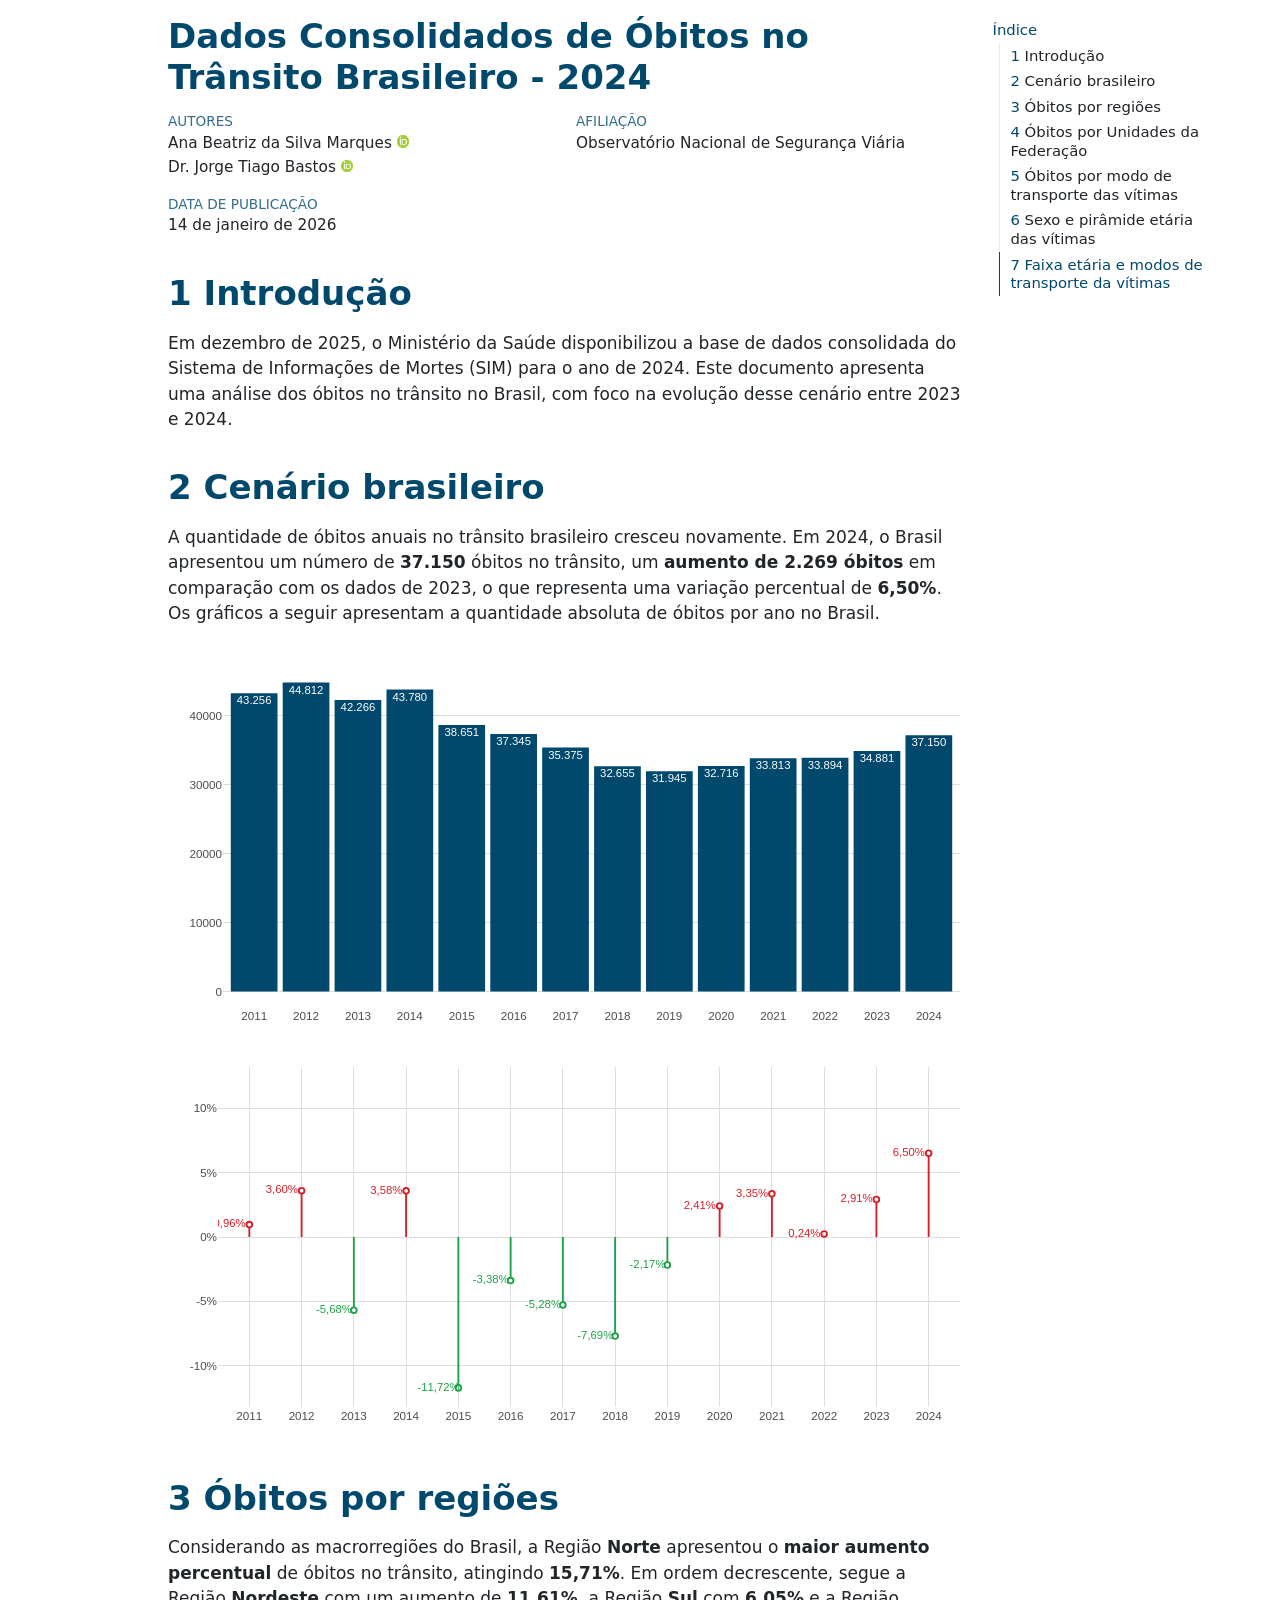
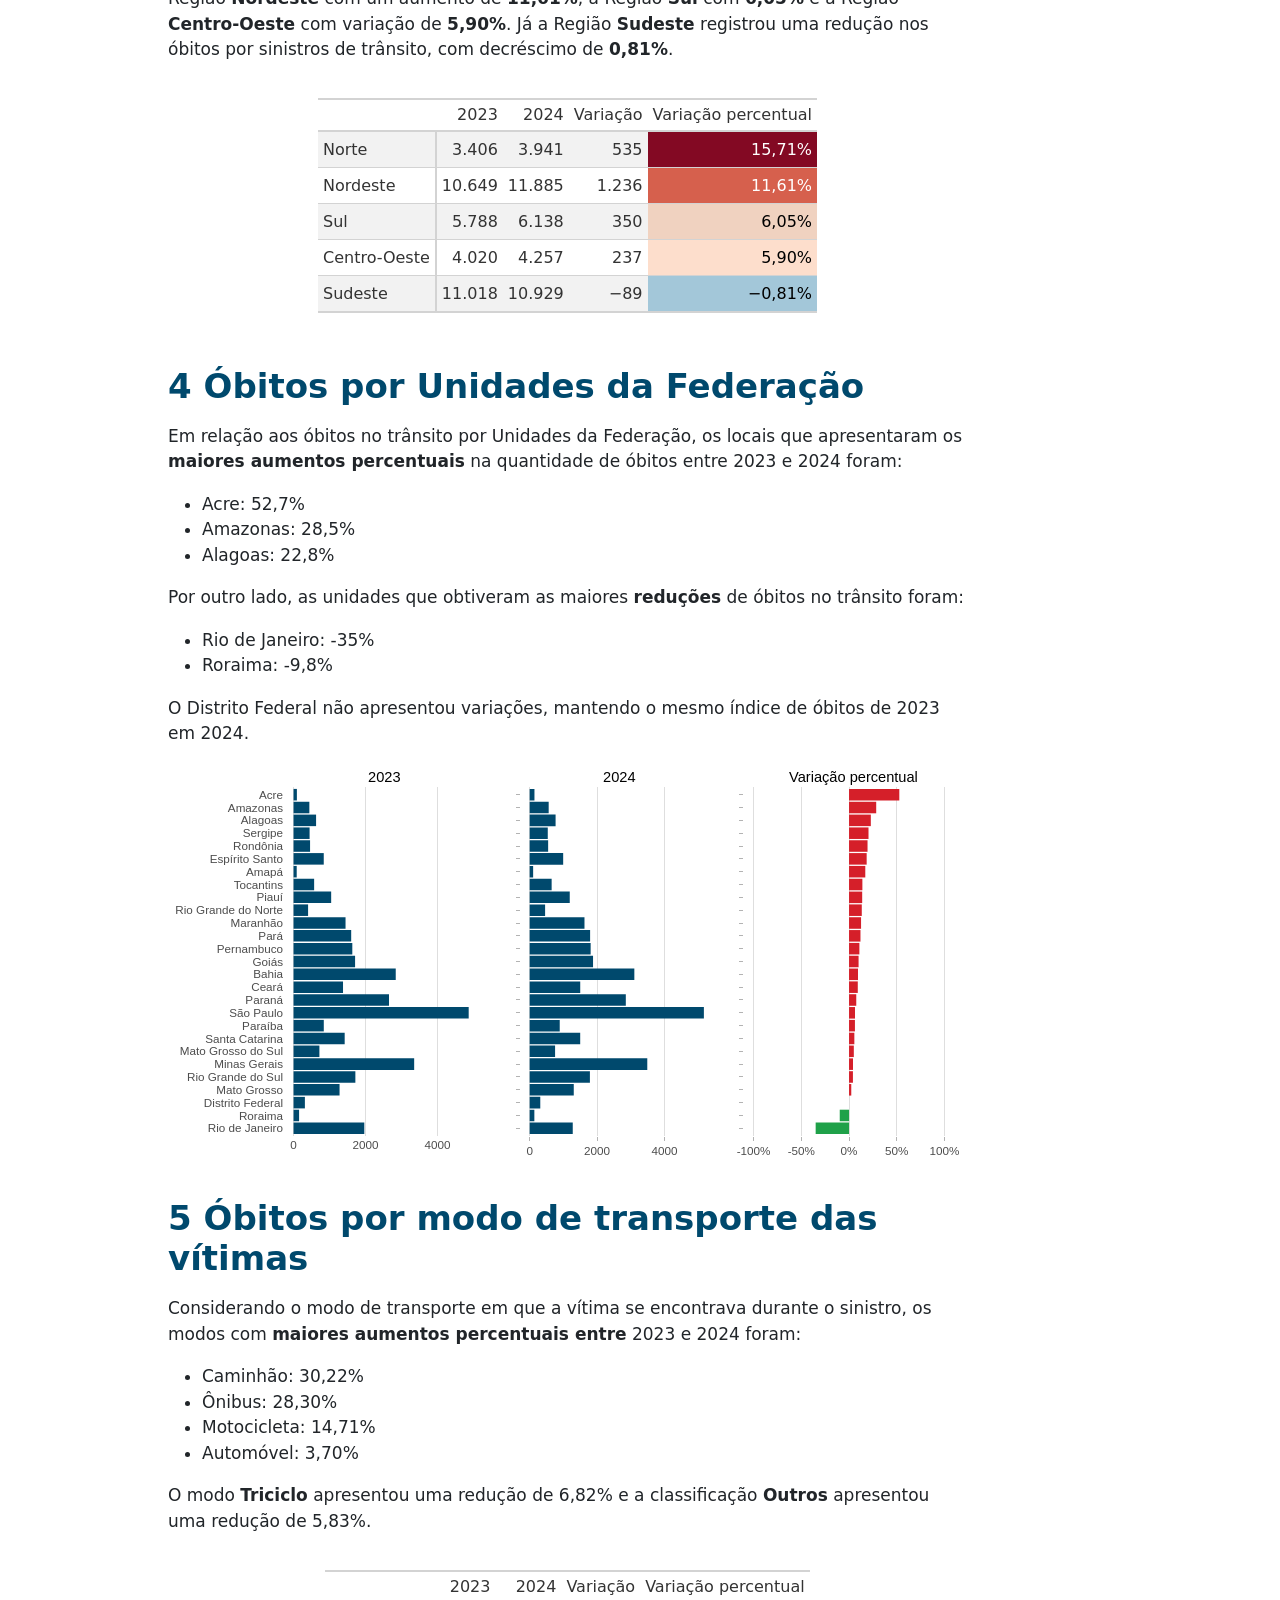
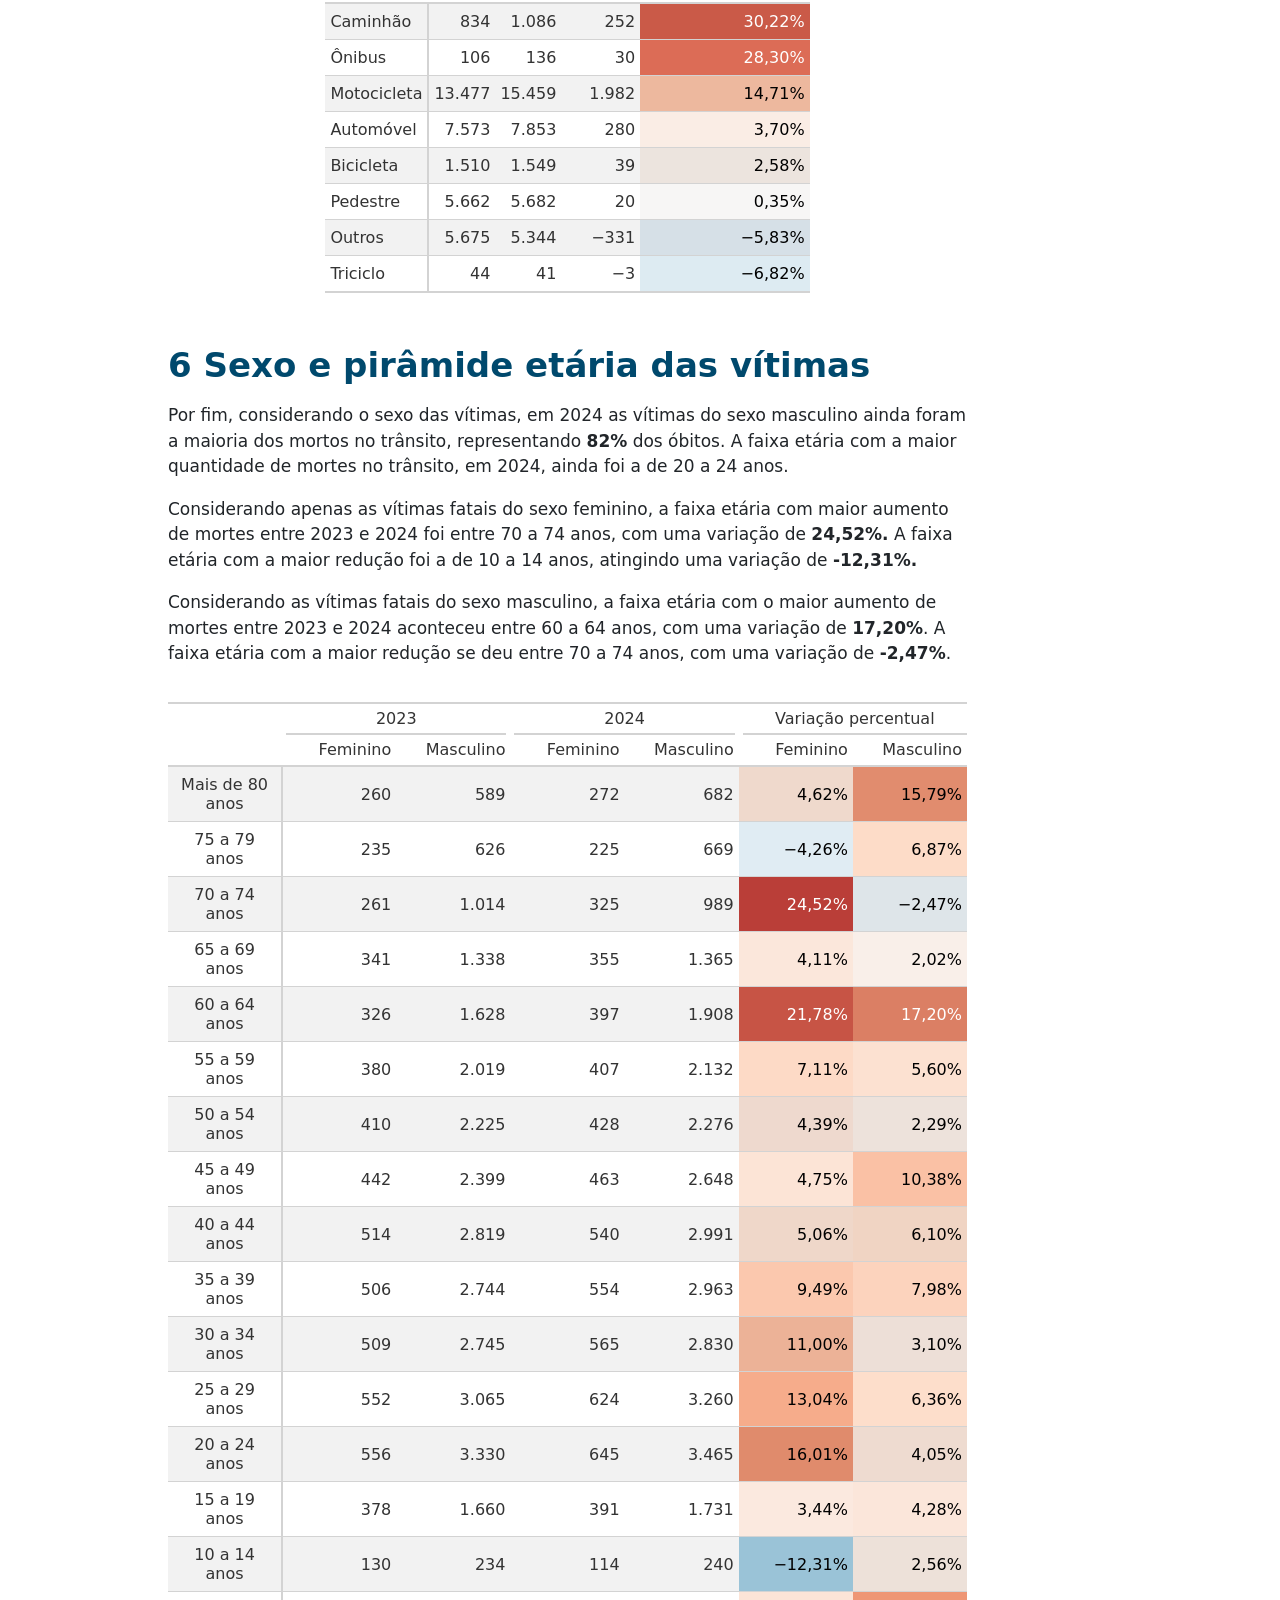
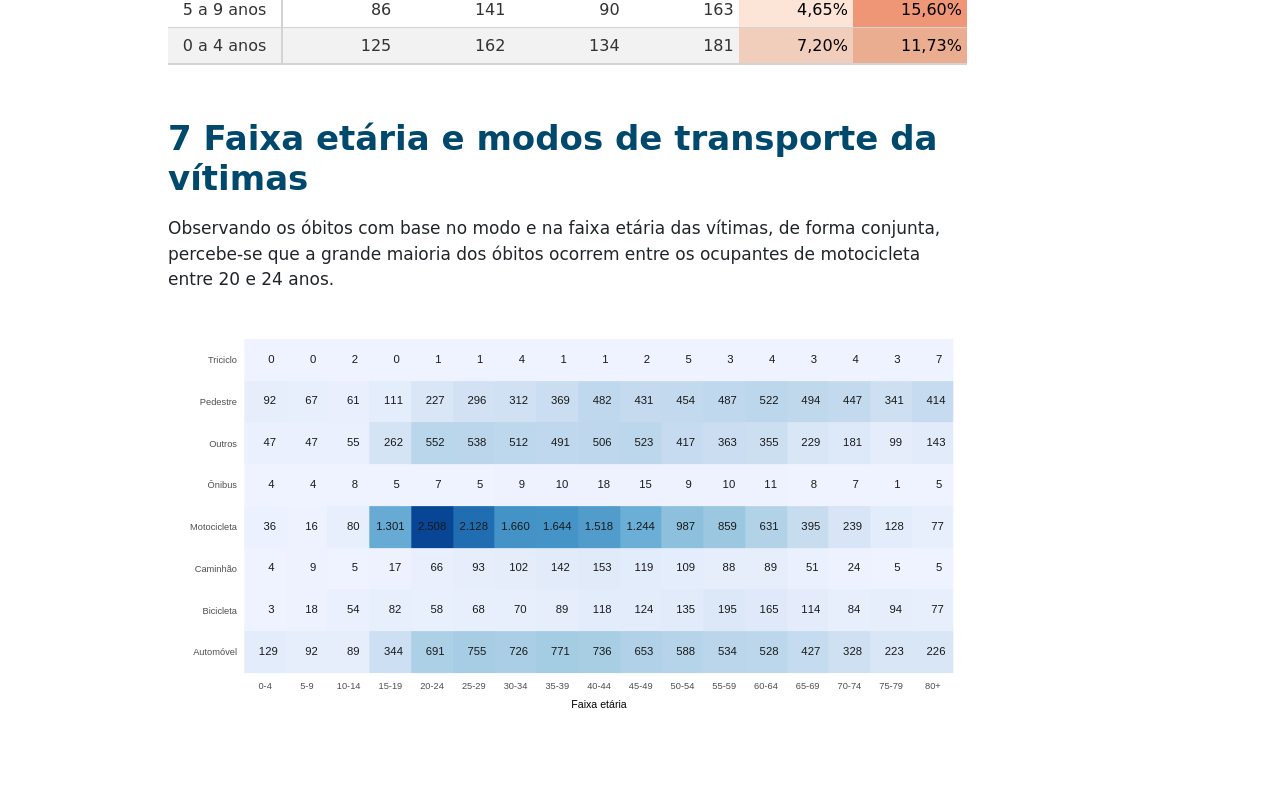
==== index.html @ a32dfc8d "Built site for gh-pages" ====
<!DOCTYPE html>
<html xmlns="http://www.w3.org/1999/xhtml" lang="pt-BR" xml:lang="pt-BR"><head>

<meta charset="utf-8">
<meta name="generator" content="quarto-1.7.32">

<meta name="viewport" content="width=device-width, initial-scale=1.0, user-scalable=yes">

<meta name="author" content="Ana Beatriz da Silva Marques">
<meta name="author" content="Dr.&nbsp;Jorge Tiago Bastos">

<title>Dados Consolidados de Óbitos no Trânsito Brasileiro - 2024</title>
<style>
code{white-space: pre-wrap;}
span.smallcaps{font-variant: small-caps;}
div.columns{display: flex; gap: min(4vw, 1.5em);}
div.column{flex: auto; overflow-x: auto;}
div.hanging-indent{margin-left: 1.5em; text-indent: -1.5em;}
ul.task-list{list-style: none;}
ul.task-list li input[type="checkbox"] {
  width: 0.8em;
  margin: 0 0.8em 0.2em -1em; /* quarto-specific, see https://github.com/quarto-dev/quarto-cli/issues/4556 */ 
  vertical-align: middle;
}
</style>


<script src="datasus2024_files/libs/clipboard/clipboard.min.js"></script>
<script src="datasus2024_files/libs/quarto-html/quarto.js" type="module"></script>
<script src="datasus2024_files/libs/quarto-html/tabsets/tabsets.js" type="module"></script>
<script src="datasus2024_files/libs/quarto-html/popper.min.js"></script>
<script src="datasus2024_files/libs/quarto-html/tippy.umd.min.js"></script>
<script src="datasus2024_files/libs/quarto-html/anchor.min.js"></script>
<link href="datasus2024_files/libs/quarto-html/tippy.css" rel="stylesheet">
<link href="datasus2024_files/libs/quarto-html/quarto-syntax-highlighting-37eea08aefeeee20ff55810ff984fec1.css" rel="stylesheet" id="quarto-text-highlighting-styles">
<script src="datasus2024_files/libs/bootstrap/bootstrap.min.js"></script>
<link href="datasus2024_files/libs/bootstrap/bootstrap-icons.css" rel="stylesheet">
<link href="datasus2024_files/libs/bootstrap/bootstrap-41763c02e6ad24514ba9706f990fed5f.min.css" rel="stylesheet" append-hash="true" id="quarto-bootstrap" data-mode="light">
<link href="datasus2024_files/libs/htmltools-fill-0.5.8.1/fill.css" rel="stylesheet">
<script src="datasus2024_files/libs/htmlwidgets-1.6.4/htmlwidgets.js"></script>
<script src="datasus2024_files/libs/plotly-binding-4.11.0/plotly.js"></script>
<script src="datasus2024_files/libs/typedarray-0.1/typedarray.min.js"></script>
<script src="datasus2024_files/libs/jquery-3.5.1/jquery.min.js"></script>
<link href="datasus2024_files/libs/crosstalk-1.2.2/css/crosstalk.min.css" rel="stylesheet">
<script src="datasus2024_files/libs/crosstalk-1.2.2/js/crosstalk.min.js"></script>
<link href="datasus2024_files/libs/plotly-htmlwidgets-css-2.11.1/plotly-htmlwidgets.css" rel="stylesheet">
<script src="datasus2024_files/libs/plotly-main-2.11.1/plotly-latest.min.js"></script>


</head>

<body class="quarto-light">

<div id="quarto-content" class="page-columns page-rows-contents page-layout-article">
<div id="quarto-margin-sidebar" class="sidebar margin-sidebar">
  <nav id="TOC" role="doc-toc" class="toc-active">
    <h2 id="toc-title">Índice</h2>
   
  <ul>
  <li><a href="#introdução" id="toc-introdução" class="nav-link active" data-scroll-target="#introdução"><span class="header-section-number">1</span> Introdução</a></li>
  <li><a href="#cenário-brasileiro" id="toc-cenário-brasileiro" class="nav-link" data-scroll-target="#cenário-brasileiro"><span class="header-section-number">2</span> Cenário brasileiro</a></li>
  <li><a href="#óbitos-por-regiões" id="toc-óbitos-por-regiões" class="nav-link" data-scroll-target="#óbitos-por-regiões"><span class="header-section-number">3</span> Óbitos por regiões</a></li>
  <li><a href="#óbitos-por-unidades-da-federação" id="toc-óbitos-por-unidades-da-federação" class="nav-link" data-scroll-target="#óbitos-por-unidades-da-federação"><span class="header-section-number">4</span> Óbitos por Unidades da Federação</a></li>
  <li><a href="#óbitos-por-modo-de-transporte-das-vítimas" id="toc-óbitos-por-modo-de-transporte-das-vítimas" class="nav-link" data-scroll-target="#óbitos-por-modo-de-transporte-das-vítimas"><span class="header-section-number">5</span> Óbitos por modo de transporte das vítimas</a></li>
  <li><a href="#sexo-e-pirâmide-etária-das-vítimas" id="toc-sexo-e-pirâmide-etária-das-vítimas" class="nav-link" data-scroll-target="#sexo-e-pirâmide-etária-das-vítimas"><span class="header-section-number">6</span> Sexo e pirâmide etária das vítimas</a></li>
  <li><a href="#faixa-etária-e-modos-de-transporte-da-vítimas" id="toc-faixa-etária-e-modos-de-transporte-da-vítimas" class="nav-link" data-scroll-target="#faixa-etária-e-modos-de-transporte-da-vítimas"><span class="header-section-number">7</span> Faixa etária e modos de transporte da vítimas</a></li>
  </ul>
</nav>
</div>
<main class="content" id="quarto-document-content">

<header id="title-block-header" class="quarto-title-block default">
<div class="quarto-title">
<h1 class="title">Dados Consolidados de Óbitos no Trânsito Brasileiro - 2024</h1>
</div>


<div class="quarto-title-meta-author">
  <div class="quarto-title-meta-heading">Autores</div>
  <div class="quarto-title-meta-heading">Afiliação</div>
  
    <div class="quarto-title-meta-contents">
    <p class="author">Ana Beatriz da Silva Marques <a href="https://orcid.org/0009-0005-0639-8325" class="quarto-title-author-orcid"> <img src="[data-uri]"></a></p>
  </div>
  <div class="quarto-title-meta-contents">
        <p class="affiliation">
            Observatório Nacional de Segurança Viária
          </p>
      </div>
    <div class="quarto-title-meta-contents">
    <p class="author">Dr.&nbsp;Jorge Tiago Bastos <a href="https://orcid.org/0000-0001-6447-1504" class="quarto-title-author-orcid"> <img src="[data-uri]"></a></p>
  </div>
  <div class="quarto-title-meta-contents">
      </div>
  </div>

<div class="quarto-title-meta">

      
    <div>
    <div class="quarto-title-meta-heading">Data de Publicação</div>
    <div class="quarto-title-meta-contents">
      <p class="date">14 de janeiro de 2026</p>
    </div>
  </div>
  
    
  </div>
  


</header>


<section id="introdução" class="level1" data-number="1">
<h1 data-number="1"><span class="header-section-number">1</span> Introdução</h1>
<p>Em dezembro de 2025, o Ministério da Saúde disponibilizou a base de dados consolidada do Sistema de Informações de Mortes (SIM) para o ano de 2024. Este documento apresenta uma análise dos óbitos no trânsito no Brasil, com foco na evolução desse cenário entre 2023 e 2024.</p>
</section>
<section id="cenário-brasileiro" class="level1" data-number="2">
<h1 data-number="2"><span class="header-section-number">2</span> Cenário brasileiro</h1>
<p>A quantidade de óbitos anuais no trânsito brasileiro cresceu novamente. Em 2024, o Brasil apresentou um número de <strong>37.150</strong> óbitos no trânsito, um <strong>aumento de 2.269 óbitos</strong> em comparação com os dados de 2023, o que representa uma variação percentual de <strong>6,50%</strong>. Os gráficos a seguir apresentam a quantidade absoluta de óbitos por ano no Brasil.</p>
<div class="cell">
<div class="cell-output-display">
<div class="plotly html-widget html-fill-item" id="htmlwidget-dae95ad88c0e0054a1a2" style="width:100%;height:400px;"></div>
<script type="application/json" data-for="htmlwidget-dae95ad88c0e0054a1a2">{"x":{"data":[{"orientation":"v","width":[0.89999999999999991,0.90000000000000013,0.90000000000000036,0.90000000000000036,0.90000000000000036,0.90000000000000036,0.90000000000000036,0.89999999999999947,0.89999999999999858,0.89999999999999858,0.89999999999999858,0.89999999999999858,0.89999999999999858,0.89999999999999858],"base":[0,0,0,0,0,0,0,0,0,0,0,0,0,0],"x":[1,2,3,4,5,6,7,8,9,10,11,12,13,14],"y":[43256,44812,42266,43780,38651,37345,35375,32655,31945,32716,33813,33894,34881,37150],"text":"","type":"bar","textposition":"none","marker":{"autocolorscale":false,"color":"rgba(0,73,109,1)","line":{"width":1.8897637795275593,"color":"transparent"}},"showlegend":false,"xaxis":"x","yaxis":"y","hoverinfo":"text","frame":null},{"x":[1,2,3,4,5,6,7,8,9,10,11,12,13,14],"y":[42056,43612,41066,42580,37451,36145,34175,31455,30745,31516,32613,32694,33681,35950],"text":["43.256","44.812","42.266","43.780","38.651","37.345","35.375","32.655","31.945","32.716","33.813","33.894","34.881","37.150"],"hovertext":["","","","","","","","","","","","","",""],"textfont":{"size":11.338582677165356,"color":"rgba(255,255,255,1)"},"type":"scatter","mode":"text","hoveron":"points","showlegend":false,"xaxis":"x","yaxis":"y","hoverinfo":"text","frame":null}],"layout":{"margin":{"t":23.305936073059364,"r":7.3059360730593621,"b":22.648401826484026,"l":40.182648401826491},"plot_bgcolor":"rgba(255,255,255,1)","paper_bgcolor":"rgba(255,255,255,1)","font":{"color":"rgba(0,0,0,1)","family":"","size":14.611872146118724},"xaxis":{"domain":[0,1],"automargin":true,"type":"linear","autorange":false,"range":[0.40000000000000002,14.6],"tickmode":"array","ticktext":["2011","2012","2013","2014","2015","2016","2017","2018","2019","2020","2021","2022","2023","2024"],"tickvals":[1,2,3,3.9999999999999996,5,6,7,7.9999999999999991,9,10,11,12,13,14],"categoryorder":"array","categoryarray":["2011","2012","2013","2014","2015","2016","2017","2018","2019","2020","2021","2022","2023","2024"],"nticks":null,"ticks":"","tickcolor":null,"ticklen":3.6529680365296811,"tickwidth":0,"showticklabels":true,"tickfont":{"color":"rgba(77,77,77,1)","family":"","size":11.689497716894984},"tickangle":-0,"showline":false,"linecolor":null,"linewidth":0,"showgrid":false,"gridcolor":null,"gridwidth":0,"zeroline":false,"anchor":"y","title":{"text":"","font":{"color":"rgba(0,0,0,1)","family":"","size":14.611872146118724}},"hoverformat":".2f"},"yaxis":{"domain":[0,1],"automargin":true,"type":"linear","autorange":false,"range":[-2240.5999999999999,47052.599999999999],"tickmode":"array","ticktext":["0","10000","20000","30000","40000"],"tickvals":[0,10000,20000,29999.999999999996,40000],"categoryorder":"array","categoryarray":["0","10000","20000","30000","40000"],"nticks":null,"ticks":"","tickcolor":null,"ticklen":3.6529680365296811,"tickwidth":0,"showticklabels":true,"tickfont":{"color":"rgba(77,77,77,1)","family":"","size":11.68949771689498},"tickangle":-0,"showline":false,"linecolor":null,"linewidth":0,"showgrid":true,"gridcolor":"rgba(222,222,222,1)","gridwidth":0,"zeroline":false,"anchor":"x","title":{"text":"","font":{"color":"rgba(0,0,0,1)","family":"","size":14.611872146118724}},"hoverformat":".2f"},"shapes":[{"type":"rect","fillcolor":null,"line":{"color":null,"width":0,"linetype":[]},"yref":"paper","xref":"paper","layer":"below","x0":0,"x1":1,"y0":0,"y1":1}],"showlegend":false,"legend":{"bgcolor":"rgba(255,255,255,1)","bordercolor":"transparent","borderwidth":0,"font":{"color":"rgba(0,0,0,1)","family":"","size":11.689497716894984}},"hovermode":"closest","barmode":"relative"},"config":{"doubleClick":"reset","modeBarButtonsToAdd":["hoverclosest","hovercompare"],"showSendToCloud":false},"source":"A","attrs":{"41351c4dd53b":{"x":{},"y":{},"type":"bar"},"413539ea2301":{"x":{},"y":{},"label":{}}},"cur_data":"41351c4dd53b","visdat":{"41351c4dd53b":["function (y) ","x"],"413539ea2301":["function (y) ","x"]},"highlight":{"on":"plotly_click","persistent":false,"dynamic":false,"selectize":false,"opacityDim":0.20000000000000001,"selected":{"opacity":1},"debounce":0},"shinyEvents":["plotly_hover","plotly_click","plotly_selected","plotly_relayout","plotly_brushed","plotly_brushing","plotly_clickannotation","plotly_doubleclick","plotly_deselect","plotly_afterplot","plotly_sunburstclick"],"base_url":"https://plot.ly"},"evals":[],"jsHooks":[]}</script>
</div>
</div>
<div class="cell">
<div class="cell-output-display">
<div class="plotly html-widget html-fill-item" id="htmlwidget-ebe0057b812dcc13d1f1" style="width:100%;height:400px;"></div>
<script type="application/json" data-for="htmlwidget-ebe0057b812dcc13d1f1">{"x":{"data":[{"x":[3,3,null,5,5,null,6,6,null,7,7,null,8,8,null,9,9],"y":[0,-0.056815138802106577,null,0,-0.11715395157606213,null,0,-0.033789552663579206,null,0,-0.052751372339001207,null,0,-0.076890459363957595,null,0,-0.021742459041494411],"text":"","type":"scatter","mode":"lines","line":{"width":1.8897637795275593,"color":"rgba(31,161,73,1)","dash":"solid"},"hoveron":"points","name":"down","legendgroup":"down","showlegend":true,"xaxis":"x","yaxis":"y","hoverinfo":"text","frame":null},{"x":[1,1,null,2,2,null,4,4,null,10,10,null,11,11,null,12,12,null,13,13,null,14,14],"y":[0,0.0096162823265801521,null,0,0.035971888292953579,null,0,0.035820754270572089,null,0,0.024135232430740335,null,0,0.033530994009047563,null,0,0.0023955283470854403,null,0,0.029120198265179677,null,0,0.065049740546429285],"text":"","type":"scatter","mode":"lines","line":{"width":1.8897637795275593,"color":"rgba(213,31,41,1)","dash":"solid"},"hoveron":"points","name":"up","legendgroup":"up","showlegend":true,"xaxis":"x","yaxis":"y","hoverinfo":"text","frame":null},{"x":[3,5,6,7,8,9],"y":[-0.056815138802106577,-0.11715395157606213,-0.033789552663579206,-0.052751372339001207,-0.076890459363957595,-0.021742459041494411],"text":"","type":"scatter","mode":"markers","marker":{"autocolorscale":false,"color":"rgba(255,255,255,1)","opacity":1,"size":5.6692913385826778,"symbol":"circle","line":{"width":1.8897637795275593,"color":"rgba(31,161,73,1)"}},"hoveron":"points","name":"down","legendgroup":"down","showlegend":false,"xaxis":"x","yaxis":"y","hoverinfo":"text","frame":null},{"x":[1,2,4,10,11,12,13,14],"y":[0.0096162823265801521,0.035971888292953579,0.035820754270572089,0.024135232430740335,0.033530994009047563,0.0023955283470854403,0.029120198265179677,0.065049740546429285],"text":"","type":"scatter","mode":"markers","marker":{"autocolorscale":false,"color":"rgba(255,255,255,1)","opacity":1,"size":5.6692913385826778,"symbol":"circle","line":{"width":1.8897637795275593,"color":"rgba(213,31,41,1)"}},"hoveron":"points","name":"up","legendgroup":"up","showlegend":false,"xaxis":"x","yaxis":"y","hoverinfo":"text","frame":null},{"x":[2.6200000000000001,4.6200000000000001,5.6200000000000001,6.6200000000000001,7.6200000000000001,8.6199999999999992],"y":[-0.056815138802106577,-0.11715395157606213,-0.033789552663579206,-0.052751372339001207,-0.076890459363957595,-0.021742459041494411],"text":["-5,68%","-11,72%","-3,38%","-5,28%","-7,69%","-2,17%"],"hovertext":["","","","","",""],"textfont":{"size":11.338582677165356,"color":"rgba(31,161,73,1)"},"type":"scatter","mode":"text","hoveron":"points","name":"down","legendgroup":"down","showlegend":false,"xaxis":"x","yaxis":"y","hoverinfo":"text","frame":null},{"x":[0.62,1.6200000000000001,3.6200000000000001,9.6199999999999992,10.619999999999999,11.619999999999999,12.619999999999999,13.619999999999999],"y":[0.0096162823265801521,0.035971888292953579,0.035820754270572089,0.024135232430740335,0.033530994009047563,0.0023955283470854403,0.029120198265179677,0.065049740546429285],"text":["0,96%","3,60%","3,58%","2,41%","3,35%","0,24%","2,91%","6,50%"],"hovertext":["","","","","","","",""],"textfont":{"size":11.338582677165356,"color":"rgba(213,31,41,1)"},"type":"scatter","mode":"text","hoveron":"points","name":"up","legendgroup":"up","showlegend":false,"xaxis":"x","yaxis":"y","hoverinfo":"text","frame":null}],"layout":{"margin":{"t":23.305936073059364,"r":7.3059360730593621,"b":22.648401826484026,"l":34.337899543379002},"plot_bgcolor":"rgba(255,255,255,1)","paper_bgcolor":"rgba(255,255,255,1)","font":{"color":"rgba(0,0,0,1)","family":"","size":14.611872146118724},"xaxis":{"domain":[0,1],"automargin":true,"type":"linear","autorange":false,"range":[0.40000000000000002,14.6],"tickmode":"array","ticktext":["2011","2012","2013","2014","2015","2016","2017","2018","2019","2020","2021","2022","2023","2024"],"tickvals":[1,2,3,3.9999999999999996,5,6,7,7.9999999999999991,9,10,11,12,13,14],"categoryorder":"array","categoryarray":["2011","2012","2013","2014","2015","2016","2017","2018","2019","2020","2021","2022","2023","2024"],"nticks":null,"ticks":"","tickcolor":null,"ticklen":3.6529680365296811,"tickwidth":0,"showticklabels":true,"tickfont":{"color":"rgba(77,77,77,1)","family":"","size":11.689497716894984},"tickangle":-0,"showline":false,"linecolor":null,"linewidth":0,"showgrid":true,"gridcolor":"rgba(222,222,222,1)","gridwidth":0,"zeroline":false,"anchor":"y","title":{"text":"","font":{"color":"rgba(0,0,0,1)","family":"","size":14.611872146118724}},"hoverformat":".2f"},"yaxis":{"domain":[0,1],"automargin":true,"type":"linear","autorange":false,"range":[-0.13200000000000001,0.13200000000000001],"tickmode":"array","ticktext":["-10%","-5%","0%","5%","10%"],"tickvals":[-0.10000000000000002,-0.050000000000000017,0,0.049999999999999989,0.099999999999999978],"categoryorder":"array","categoryarray":["-10%","-5%","0%","5%","10%"],"nticks":null,"ticks":"","tickcolor":null,"ticklen":3.6529680365296811,"tickwidth":0,"showticklabels":true,"tickfont":{"color":"rgba(77,77,77,1)","family":"","size":11.68949771689498},"tickangle":-0,"showline":false,"linecolor":null,"linewidth":0,"showgrid":true,"gridcolor":"rgba(222,222,222,1)","gridwidth":0,"zeroline":false,"anchor":"x","title":{"text":"","font":{"color":"rgba(0,0,0,1)","family":"","size":14.611872146118724}},"hoverformat":".2f"},"shapes":[{"type":"rect","fillcolor":null,"line":{"color":null,"width":0,"linetype":[]},"yref":"paper","xref":"paper","layer":"below","x0":0,"x1":1,"y0":0,"y1":1}],"showlegend":false,"legend":{"bgcolor":"rgba(255,255,255,1)","bordercolor":"transparent","borderwidth":0,"font":{"color":"rgba(0,0,0,1)","family":"","size":11.689497716894984}},"hovermode":"closest","barmode":"relative"},"config":{"doubleClick":"reset","modeBarButtonsToAdd":["hoverclosest","hovercompare"],"showSendToCloud":false},"source":"A","attrs":{"413574b69442":{"x":{},"y":{},"colour":{},"xend":{},"yend":{},"type":"scatter"},"41357ebfb4ea":{"x":{},"y":{},"colour":{}},"41355bfeafa8":{"x":{},"y":{},"colour":{},"label":{}}},"cur_data":"413574b69442","visdat":{"413574b69442":["function (y) ","x"],"41357ebfb4ea":["function (y) ","x"],"41355bfeafa8":["function (y) ","x"]},"highlight":{"on":"plotly_click","persistent":false,"dynamic":false,"selectize":false,"opacityDim":0.20000000000000001,"selected":{"opacity":1},"debounce":0},"shinyEvents":["plotly_hover","plotly_click","plotly_selected","plotly_relayout","plotly_brushed","plotly_brushing","plotly_clickannotation","plotly_doubleclick","plotly_deselect","plotly_afterplot","plotly_sunburstclick"],"base_url":"https://plot.ly"},"evals":[],"jsHooks":[]}</script>
</div>
</div>
</section>
<section id="óbitos-por-regiões" class="level1" data-number="3">
<h1 data-number="3"><span class="header-section-number">3</span> Óbitos por regiões</h1>
<p>Considerando as macrorregiões do Brasil, a Região <strong>Norte</strong> apresentou o <strong>maior aumento percentual</strong> de óbitos no trânsito, atingindo <strong>15,71%</strong>. Em ordem decrescente, segue a Região <strong>Nordeste</strong> com um aumento de <strong>11,61%</strong>, a Região <strong>Sul</strong> com <strong>6,05%</strong> e a Região <strong>Centro-Oeste</strong> com variação de <strong>5,90%</strong>. Já a Região <strong>Sudeste</strong> registrou uma redução nos óbitos por sinistros de trânsito, com decréscimo de <strong>0,81%</strong>.</p>
<div class="cell">
<div class="cell-output-display">
<div id="afyrwmkdia" style="padding-left:0px;padding-right:0px;padding-top:10px;padding-bottom:10px;overflow-x:auto;overflow-y:auto;width:auto;height:auto;">
<style>#afyrwmkdia table {
  font-family: system-ui, 'Segoe UI', Roboto, Helvetica, Arial, sans-serif, 'Apple Color Emoji', 'Segoe UI Emoji', 'Segoe UI Symbol', 'Noto Color Emoji';
  -webkit-font-smoothing: antialiased;
  -moz-osx-font-smoothing: grayscale;
}

#afyrwmkdia thead, #afyrwmkdia tbody, #afyrwmkdia tfoot, #afyrwmkdia tr, #afyrwmkdia td, #afyrwmkdia th {
  border-style: none;
}

#afyrwmkdia p {
  margin: 0;
  padding: 0;
}

#afyrwmkdia .gt_table {
  display: table;
  border-collapse: collapse;
  line-height: normal;
  margin-left: auto;
  margin-right: auto;
  color: #333333;
  font-size: 16px;
  font-weight: normal;
  font-style: normal;
  background-color: #FFFFFF;
  width: auto;
  border-top-style: solid;
  border-top-width: 2px;
  border-top-color: #A8A8A8;
  border-right-style: none;
  border-right-width: 2px;
  border-right-color: #D3D3D3;
  border-bottom-style: solid;
  border-bottom-width: 2px;
  border-bottom-color: #A8A8A8;
  border-left-style: none;
  border-left-width: 2px;
  border-left-color: #D3D3D3;
}

#afyrwmkdia .gt_caption {
  padding-top: 4px;
  padding-bottom: 4px;
}

#afyrwmkdia .gt_title {
  color: #333333;
  font-size: 125%;
  font-weight: initial;
  padding-top: 4px;
  padding-bottom: 4px;
  padding-left: 5px;
  padding-right: 5px;
  border-bottom-color: #FFFFFF;
  border-bottom-width: 0;
}

#afyrwmkdia .gt_subtitle {
  color: #333333;
  font-size: 85%;
  font-weight: initial;
  padding-top: 3px;
  padding-bottom: 5px;
  padding-left: 5px;
  padding-right: 5px;
  border-top-color: #FFFFFF;
  border-top-width: 0;
}

#afyrwmkdia .gt_heading {
  background-color: #FFFFFF;
  text-align: center;
  border-bottom-color: #FFFFFF;
  border-left-style: none;
  border-left-width: 1px;
  border-left-color: #D3D3D3;
  border-right-style: none;
  border-right-width: 1px;
  border-right-color: #D3D3D3;
}

#afyrwmkdia .gt_bottom_border {
  border-bottom-style: solid;
  border-bottom-width: 2px;
  border-bottom-color: #D3D3D3;
}

#afyrwmkdia .gt_col_headings {
  border-top-style: solid;
  border-top-width: 2px;
  border-top-color: #D3D3D3;
  border-bottom-style: solid;
  border-bottom-width: 2px;
  border-bottom-color: #D3D3D3;
  border-left-style: none;
  border-left-width: 1px;
  border-left-color: #D3D3D3;
  border-right-style: none;
  border-right-width: 1px;
  border-right-color: #D3D3D3;
}

#afyrwmkdia .gt_col_heading {
  color: #333333;
  background-color: #FFFFFF;
  font-size: 100%;
  font-weight: normal;
  text-transform: inherit;
  border-left-style: none;
  border-left-width: 1px;
  border-left-color: #D3D3D3;
  border-right-style: none;
  border-right-width: 1px;
  border-right-color: #D3D3D3;
  vertical-align: bottom;
  padding-top: 5px;
  padding-bottom: 6px;
  padding-left: 5px;
  padding-right: 5px;
  overflow-x: hidden;
}

#afyrwmkdia .gt_column_spanner_outer {
  color: #333333;
  background-color: #FFFFFF;
  font-size: 100%;
  font-weight: normal;
  text-transform: inherit;
  padding-top: 0;
  padding-bottom: 0;
  padding-left: 4px;
  padding-right: 4px;
}

#afyrwmkdia .gt_column_spanner_outer:first-child {
  padding-left: 0;
}

#afyrwmkdia .gt_column_spanner_outer:last-child {
  padding-right: 0;
}

#afyrwmkdia .gt_column_spanner {
  border-bottom-style: solid;
  border-bottom-width: 2px;
  border-bottom-color: #D3D3D3;
  vertical-align: bottom;
  padding-top: 5px;
  padding-bottom: 5px;
  overflow-x: hidden;
  display: inline-block;
  width: 100%;
}

#afyrwmkdia .gt_spanner_row {
  border-bottom-style: hidden;
}

#afyrwmkdia .gt_group_heading {
  padding-top: 8px;
  padding-bottom: 8px;
  padding-left: 5px;
  padding-right: 5px;
  color: #333333;
  background-color: #FFFFFF;
  font-size: 100%;
  font-weight: initial;
  text-transform: inherit;
  border-top-style: solid;
  border-top-width: 2px;
  border-top-color: #D3D3D3;
  border-bottom-style: solid;
  border-bottom-width: 2px;
  border-bottom-color: #D3D3D3;
  border-left-style: none;
  border-left-width: 1px;
  border-left-color: #D3D3D3;
  border-right-style: none;
  border-right-width: 1px;
  border-right-color: #D3D3D3;
  vertical-align: middle;
  text-align: left;
}

#afyrwmkdia .gt_empty_group_heading {
  padding: 0.5px;
  color: #333333;
  background-color: #FFFFFF;
  font-size: 100%;
  font-weight: initial;
  border-top-style: solid;
  border-top-width: 2px;
  border-top-color: #D3D3D3;
  border-bottom-style: solid;
  border-bottom-width: 2px;
  border-bottom-color: #D3D3D3;
  vertical-align: middle;
}

#afyrwmkdia .gt_from_md > :first-child {
  margin-top: 0;
}

#afyrwmkdia .gt_from_md > :last-child {
  margin-bottom: 0;
}

#afyrwmkdia .gt_row {
  padding-top: 8px;
  padding-bottom: 8px;
  padding-left: 5px;
  padding-right: 5px;
  margin: 10px;
  border-top-style: solid;
  border-top-width: 1px;
  border-top-color: #D3D3D3;
  border-left-style: none;
  border-left-width: 1px;
  border-left-color: #D3D3D3;
  border-right-style: none;
  border-right-width: 1px;
  border-right-color: #D3D3D3;
  vertical-align: middle;
  overflow-x: hidden;
}

#afyrwmkdia .gt_stub {
  color: #333333;
  background-color: #FFFFFF;
  font-size: 100%;
  font-weight: initial;
  text-transform: inherit;
  border-right-style: solid;
  border-right-width: 2px;
  border-right-color: #D3D3D3;
  padding-left: 5px;
  padding-right: 5px;
}

#afyrwmkdia .gt_stub_row_group {
  color: #333333;
  background-color: #FFFFFF;
  font-size: 100%;
  font-weight: initial;
  text-transform: inherit;
  border-right-style: solid;
  border-right-width: 2px;
  border-right-color: #D3D3D3;
  padding-left: 5px;
  padding-right: 5px;
  vertical-align: top;
}

#afyrwmkdia .gt_row_group_first td {
  border-top-width: 2px;
}

#afyrwmkdia .gt_row_group_first th {
  border-top-width: 2px;
}

#afyrwmkdia .gt_summary_row {
  color: #333333;
  background-color: #FFFFFF;
  text-transform: inherit;
  padding-top: 8px;
  padding-bottom: 8px;
  padding-left: 5px;
  padding-right: 5px;
}

#afyrwmkdia .gt_first_summary_row {
  border-top-style: solid;
  border-top-color: #D3D3D3;
}

#afyrwmkdia .gt_first_summary_row.thick {
  border-top-width: 2px;
}

#afyrwmkdia .gt_last_summary_row {
  padding-top: 8px;
  padding-bottom: 8px;
  padding-left: 5px;
  padding-right: 5px;
  border-bottom-style: solid;
  border-bottom-width: 2px;
  border-bottom-color: #D3D3D3;
}

#afyrwmkdia .gt_grand_summary_row {
  color: #333333;
  background-color: #FFFFFF;
  text-transform: inherit;
  padding-top: 8px;
  padding-bottom: 8px;
  padding-left: 5px;
  padding-right: 5px;
}

#afyrwmkdia .gt_first_grand_summary_row {
  padding-top: 8px;
  padding-bottom: 8px;
  padding-left: 5px;
  padding-right: 5px;
  border-top-style: double;
  border-top-width: 6px;
  border-top-color: #D3D3D3;
}

#afyrwmkdia .gt_last_grand_summary_row_top {
  padding-top: 8px;
  padding-bottom: 8px;
  padding-left: 5px;
  padding-right: 5px;
  border-bottom-style: double;
  border-bottom-width: 6px;
  border-bottom-color: #D3D3D3;
}

#afyrwmkdia .gt_striped {
  background-color: rgba(128, 128, 128, 0.05);
}

#afyrwmkdia .gt_table_body {
  border-top-style: solid;
  border-top-width: 2px;
  border-top-color: #D3D3D3;
  border-bottom-style: solid;
  border-bottom-width: 2px;
  border-bottom-color: #D3D3D3;
}

#afyrwmkdia .gt_footnotes {
  color: #333333;
  background-color: #FFFFFF;
  border-bottom-style: none;
  border-bottom-width: 2px;
  border-bottom-color: #D3D3D3;
  border-left-style: none;
  border-left-width: 2px;
  border-left-color: #D3D3D3;
  border-right-style: none;
  border-right-width: 2px;
  border-right-color: #D3D3D3;
}

#afyrwmkdia .gt_footnote {
  margin: 0px;
  font-size: 90%;
  padding-top: 4px;
  padding-bottom: 4px;
  padding-left: 5px;
  padding-right: 5px;
}

#afyrwmkdia .gt_sourcenotes {
  color: #333333;
  background-color: #FFFFFF;
  border-bottom-style: none;
  border-bottom-width: 2px;
  border-bottom-color: #D3D3D3;
  border-left-style: none;
  border-left-width: 2px;
  border-left-color: #D3D3D3;
  border-right-style: none;
  border-right-width: 2px;
  border-right-color: #D3D3D3;
}

#afyrwmkdia .gt_sourcenote {
  font-size: 90%;
  padding-top: 4px;
  padding-bottom: 4px;
  padding-left: 5px;
  padding-right: 5px;
}

#afyrwmkdia .gt_left {
  text-align: left;
}

#afyrwmkdia .gt_center {
  text-align: center;
}

#afyrwmkdia .gt_right {
  text-align: right;
  font-variant-numeric: tabular-nums;
}

#afyrwmkdia .gt_font_normal {
  font-weight: normal;
}

#afyrwmkdia .gt_font_bold {
  font-weight: bold;
}

#afyrwmkdia .gt_font_italic {
  font-style: italic;
}

#afyrwmkdia .gt_super {
  font-size: 65%;
}

#afyrwmkdia .gt_footnote_marks {
  font-size: 75%;
  vertical-align: 0.4em;
  position: initial;
}

#afyrwmkdia .gt_asterisk {
  font-size: 100%;
  vertical-align: 0;
}

#afyrwmkdia .gt_indent_1 {
  text-indent: 5px;
}

#afyrwmkdia .gt_indent_2 {
  text-indent: 10px;
}

#afyrwmkdia .gt_indent_3 {
  text-indent: 15px;
}

#afyrwmkdia .gt_indent_4 {
  text-indent: 20px;
}

#afyrwmkdia .gt_indent_5 {
  text-indent: 25px;
}

#afyrwmkdia .katex-display {
  display: inline-flex !important;
  margin-bottom: 0.75em !important;
}

#afyrwmkdia div.Reactable > div.rt-table > div.rt-thead > div.rt-tr.rt-tr-group-header > div.rt-th-group:after {
  height: 0px !important;
}
</style>

<table class="gt_table caption-top table table-sm table-striped small" data-quarto-postprocess="true" data-quarto-disable-processing="false" data-quarto-bootstrap="false">
<thead>
<tr class="gt_col_headings header">
<th id="a::stub" class="gt_col_heading gt_columns_bottom_border gt_left" data-quarto-table-cell-role="th" scope="col"></th>
<th id="ano_2023" class="gt_col_heading gt_columns_bottom_border gt_right" data-quarto-table-cell-role="th" scope="col">2023</th>
<th id="ano_2024" class="gt_col_heading gt_columns_bottom_border gt_right" data-quarto-table-cell-role="th" scope="col">2024</th>
<th id="var" class="gt_col_heading gt_columns_bottom_border gt_right" data-quarto-table-cell-role="th" scope="col">Variação</th>
<th id="var_perc" class="gt_col_heading gt_columns_bottom_border gt_right" data-quarto-table-cell-role="th" scope="col">Variação percentual</th>
</tr>
</thead>
<tbody class="gt_table_body">
<tr class="odd">
<td id="stub_1_1" class="gt_row gt_left gt_stub" data-quarto-table-cell-role="th" scope="row">Norte</td>
<td class="gt_row gt_right" headers="stub_1_1 ano_2023">3.406</td>
<td class="gt_row gt_right" headers="stub_1_1 ano_2024">3.941</td>
<td class="gt_row gt_right" headers="stub_1_1 var">535</td>
<td class="gt_row gt_right" headers="stub_1_1 var_perc" style="background-color: #8A0A25; color: #FFFFFF">15,71%</td>
</tr>
<tr class="even">
<td id="stub_1_2" class="gt_row gt_left gt_stub" data-quarto-table-cell-role="th" scope="row">Nordeste</td>
<td class="gt_row gt_right" headers="stub_1_2 ano_2023">10.649</td>
<td class="gt_row gt_right" headers="stub_1_2 ano_2024">11.885</td>
<td class="gt_row gt_right" headers="stub_1_2 var">1.236</td>
<td class="gt_row gt_right" headers="stub_1_2 var_perc" style="background-color: #D6604D; color: #FFFFFF">11,61%</td>
</tr>
<tr class="odd">
<td id="stub_1_3" class="gt_row gt_left gt_stub" data-quarto-table-cell-role="th" scope="row">Sul</td>
<td class="gt_row gt_right" headers="stub_1_3 ano_2023">5.788</td>
<td class="gt_row gt_right" headers="stub_1_3 ano_2024">6.138</td>
<td class="gt_row gt_right" headers="stub_1_3 var">350</td>
<td class="gt_row gt_right" headers="stub_1_3 var_perc" style="background-color: #FDDDCA; color: #000000">6,05%</td>
</tr>
<tr class="even">
<td id="stub_1_4" class="gt_row gt_left gt_stub" data-quarto-table-cell-role="th" scope="row">Centro-Oeste</td>
<td class="gt_row gt_right" headers="stub_1_4 ano_2023">4.020</td>
<td class="gt_row gt_right" headers="stub_1_4 ano_2024">4.257</td>
<td class="gt_row gt_right" headers="stub_1_4 var">237</td>
<td class="gt_row gt_right" headers="stub_1_4 var_perc" style="background-color: #FDDECC; color: #000000">5,90%</td>
</tr>
<tr class="odd">
<td id="stub_1_5" class="gt_row gt_left gt_stub" data-quarto-table-cell-role="th" scope="row">Sudeste</td>
<td class="gt_row gt_right" headers="stub_1_5 ano_2023">11.018</td>
<td class="gt_row gt_right" headers="stub_1_5 ano_2024">10.929</td>
<td class="gt_row gt_right" headers="stub_1_5 var">−89</td>
<td class="gt_row gt_right" headers="stub_1_5 var_perc" style="background-color: #ACD2E5; color: #000000">−0,81%</td>
</tr>
</tbody>
</table>

</div>
</div>
</div>
</section>
<section id="óbitos-por-unidades-da-federação" class="level1" data-number="4">
<h1 data-number="4"><span class="header-section-number">4</span> Óbitos por Unidades da Federação</h1>
<p>Em relação aos óbitos no trânsito por Unidades da Federação, os locais que apresentaram os <strong>maiores aumentos percentuais</strong> na quantidade de óbitos entre 2023 e 2024 foram:</p>
<ul>
<li>Acre: 52,7%</li>
<li>Amazonas: 28,5%</li>
<li>Alagoas: 22,8%</li>
</ul>
<p>Por outro lado, as unidades que obtiveram as maiores <strong>reduções</strong> de óbitos no trânsito foram:</p>
<ul>
<li>Rio de Janeiro: -35%</li>
<li>Roraima: -9,8%</li>
</ul>
<p>O Distrito Federal não apresentou variações, mantendo o mesmo índice de óbitos de 2023 em 2024.</p>
<div class="cell">
<div class="cell-output-display">
<div class="plotly html-widget html-fill-item" id="htmlwidget-aadf6edd7ab18f97fc14" style="width:100%;height:400px;"></div>
<script type="application/json" data-for="htmlwidget-aadf6edd7ab18f97fc14">{"x":{"data":[{"orientation":"h","width":[0.89999999999999858,0.89999999999999858,0.89999999999999858,0.89999999999999858,0.89999999999999858,0.89999999999999858,0.90000000000000036,0.89999999999999858,0.89999999999999858,0.89999999999999858,0.90000000000000036,0.90000000000000036,0.90000000000000036,0.89999999999999858,0.89999999999999858,0.89999999999999858,0.89999999999999858,0.89999999999999858,0.89999999999999858,0.90000000000000036,0.89999999999999991,0.89999999999999858,0.90000000000000013,0.89999999999999947,0.89999999999999858,0.89999999999999858,0.89999999999999858],"base":[0,0,0,0,0,0,0,0,0,0,0,0,0,0,0,0,0,0,0,0,0,0,0,0,0,0,0],"x":[93,626,88,439,2838,1374,315,839,1709,1444,1278,718,3350,2651,840,1601,1632,1045,404,1717,1965,459,154,1420,446,4864,572],"y":[27,25,21,26,13,12,3,22,14,17,4,7,6,11,9,16,15,19,18,5,1,23,2,8,24,10,20],"text":["Acre (2023):    93","Alagoas (2023):   626","Amapá (2023):    88","Amazonas (2023):   439","Bahia (2023): 2.838","Ceará (2023): 1.374","Distrito Federal (2023):   315","Espírito Santo (2023):   839","Goiás (2023): 1.709","Maranhão (2023): 1.444","Mato Grosso (2023): 1.278","Mato Grosso do Sul (2023):   718","Minas Gerais (2023): 3.350","Paraná (2023): 2.651","Paraíba (2023):   840","Pará (2023): 1.601","Pernambuco (2023): 1.632","Piauí (2023): 1.045","Rio Grande do Norte (2023):   404","Rio Grande do Sul (2023): 1.717","Rio de Janeiro (2023): 1.965","Rondônia (2023):   459","Roraima (2023):   154","Santa Catarina (2023): 1.420","Sergipe (2023):   446","São Paulo (2023): 4.864","Tocantins (2023):   572"],"type":"bar","textposition":"none","marker":{"autocolorscale":false,"color":"rgba(0,73,109,1)","line":{"width":1.8897637795275593,"color":"transparent"}},"showlegend":false,"xaxis":"x","yaxis":"y","hoverinfo":"text","frame":null},{"orientation":"h","width":[0.89999999999999858,0.89999999999999858,0.89999999999999858,0.89999999999999858,0.89999999999999858,0.89999999999999858,0.90000000000000036,0.89999999999999858,0.89999999999999858,0.89999999999999858,0.90000000000000036,0.90000000000000036,0.90000000000000036,0.89999999999999858,0.89999999999999858,0.89999999999999858,0.89999999999999858,0.89999999999999858,0.89999999999999858,0.90000000000000036,0.89999999999999991,0.89999999999999858,0.90000000000000013,0.89999999999999947,0.89999999999999858,0.89999999999999858,0.89999999999999858],"base":[0,0,0,0,0,0,0,0,0,0,0,0,0,0,0,0,0,0,0,0,0,0,0,0,0,0,0],"x":[142,769,103,564,3105,1500,315,994,1880,1626,1308,754,3489,2852,892,1793,1809,1189,458,1787,1278,548,139,1499,537,5168,652],"y":[27,25,21,26,13,12,3,22,14,17,4,7,6,11,9,16,15,19,18,5,1,23,2,8,24,10,20],"text":["Acre (2024):   142","Alagoas (2024):   769","Amapá (2024):   103","Amazonas (2024):   564","Bahia (2024): 3.105","Ceará (2024): 1.500","Distrito Federal (2024):   315","Espírito Santo (2024):   994","Goiás (2024): 1.880","Maranhão (2024): 1.626","Mato Grosso (2024): 1.308","Mato Grosso do Sul (2024):   754","Minas Gerais (2024): 3.489","Paraná (2024): 2.852","Paraíba (2024):   892","Pará (2024): 1.793","Pernambuco (2024): 1.809","Piauí (2024): 1.189","Rio Grande do Norte (2024):   458","Rio Grande do Sul (2024): 1.787","Rio de Janeiro (2024): 1.278","Rondônia (2024):   548","Roraima (2024):   139","Santa Catarina (2024): 1.499","Sergipe (2024):   537","São Paulo (2024): 5.168","Tocantins (2024):   652"],"type":"bar","textposition":"none","marker":{"autocolorscale":false,"color":"rgba(0,73,109,1)","line":{"width":1.8897637795275593,"color":"transparent"}},"showlegend":false,"xaxis":"x2","yaxis":"y2","hoverinfo":"text","frame":null},{"orientation":"h","width":[0.90000000000000036,0.89999999999999991,0.90000000000000013],"base":[0,-0.34961832061068704,-0.097402597402597407],"x":[0,0.34961832061068704,0.097402597402597407],"y":[3,1,2],"text":["Distrito Federal: 0.00%","Rio de Janeiro: -34.96%","Roraima: -9.74%"],"type":"bar","textposition":"none","marker":{"autocolorscale":false,"color":"rgba(31,161,73,1)","line":{"width":1.8897637795275593,"color":"transparent"}},"name":"down","legendgroup":"down","showlegend":true,"xaxis":"x3","yaxis":"y3","hoverinfo":"text","frame":null},{"orientation":"h","width":[0.89999999999999858,0.89999999999999858,0.89999999999999858,0.89999999999999858,0.89999999999999858,0.89999999999999858,0.89999999999999858,0.89999999999999858,0.89999999999999858,0.90000000000000036,0.90000000000000036,0.90000000000000036,0.89999999999999858,0.89999999999999858,0.89999999999999858,0.89999999999999858,0.89999999999999858,0.89999999999999858,0.90000000000000036,0.89999999999999858,0.89999999999999947,0.89999999999999858,0.89999999999999858,0.89999999999999858],"base":[0,0,0,0,0,0,0,0,0,0,0,0,0,0,0,0,0,0,0,0,0,0,0,0],"x":[0.5268817204301075,0.22843450479233227,0.17045454545454544,0.2847380410022779,0.094080338266384775,0.091703056768558958,0.18474374255065554,0.10005851375073142,0.12603878116343489,0.023474178403755867,0.050139275766016712,0.041492537313432838,0.075820445115050927,0.061904761904761907,0.11992504684572143,0.10845588235294118,0.13779904306220095,0.13366336633663367,0.040768782760629001,0.19389978213507625,0.055633802816901411,0.20403587443946189,0.0625,0.13986013986013987],"y":[27,25,21,26,13,12,22,14,17,4,7,6,11,9,16,15,19,18,5,23,8,24,10,20],"text":["Acre: 52.69%","Alagoas: 22.84%","Amapá: 17.05%","Amazonas: 28.47%","Bahia: 9.41%","Ceará: 9.17%","Espírito Santo: 18.47%","Goiás: 10.01%","Maranhão: 12.60%","Mato Grosso: 2.35%","Mato Grosso do Sul: 5.01%","Minas Gerais: 4.15%","Paraná: 7.58%","Paraíba: 6.19%","Pará: 11.99%","Pernambuco: 10.85%","Piauí: 13.78%","Rio Grande do Norte: 13.37%","Rio Grande do Sul: 4.08%","Rondônia: 19.39%","Santa Catarina: 5.56%","Sergipe: 20.40%","São Paulo: 6.25%","Tocantins: 13.99%"],"type":"bar","textposition":"none","marker":{"autocolorscale":false,"color":"rgba(213,31,41,1)","line":{"width":1.8897637795275593,"color":"transparent"}},"name":"up","legendgroup":"up","showlegend":true,"xaxis":"x3","yaxis":"y3","hoverinfo":"text","frame":null}],"layout":{"xaxis":{"domain":[0,0.3133333333333333],"automargin":true,"type":"linear","autorange":false,"range":[-265,5565],"tickmode":"array","ticktext":["0","2000","4000"],"tickvals":[0,2000,4000],"categoryorder":"array","categoryarray":["0","2000","4000"],"nticks":null,"ticks":"","tickcolor":null,"ticklen":3.6529680365296811,"tickwidth":0,"showticklabels":true,"tickfont":{"color":"rgba(77,77,77,1)","family":"","size":11.689497716894984},"tickangle":-0,"showline":false,"linecolor":null,"linewidth":0,"showgrid":true,"gridcolor":"rgba(222,222,222,1)","gridwidth":0,"zeroline":false,"anchor":"y","hoverformat":".2f"},"xaxis2":{"domain":[0.35333333333333333,0.64666666666666661],"automargin":true,"type":"linear","autorange":false,"range":[-265,5565],"tickmode":"array","ticktext":["0","2000","4000"],"tickvals":[0,2000,4000],"categoryorder":"array","categoryarray":["0","2000","4000"],"nticks":null,"ticks":"outside","tickcolor":"rgba(179,179,179,1)","ticklen":3.6529680365296811,"tickwidth":0,"showticklabels":true,"tickfont":{"color":"rgba(77,77,77,1)","family":"","size":11.689497716894984},"tickangle":-0,"showline":false,"linecolor":null,"linewidth":0,"showgrid":true,"gridcolor":"rgba(222,222,222,1)","gridwidth":0,"zeroline":false,"anchor":"y2","hoverformat":".2f"},"xaxis3":{"domain":[0.68666666666666665,1],"automargin":true,"type":"linear","autorange":false,"range":[-1.1000000000000001,1.1000000000000001],"tickmode":"array","ticktext":["-100%","-50%","0%","50%","100%"],"tickvals":[-1,-0.5,0,0.5,1],"categoryorder":"array","categoryarray":["-100%","-50%","0%","50%","100%"],"nticks":null,"ticks":"outside","tickcolor":"rgba(179,179,179,1)","ticklen":3.6529680365296811,"tickwidth":0,"showticklabels":true,"tickfont":{"color":"rgba(77,77,77,1)","family":"","size":11.689497716894984},"tickangle":-0,"showline":false,"linecolor":null,"linewidth":0,"showgrid":true,"gridcolor":"rgba(222,222,222,1)","gridwidth":0,"zeroline":false,"anchor":"y3","hoverformat":".2f"},"yaxis3":{"domain":[0,1],"automargin":true,"type":"linear","autorange":false,"range":[0.40000000000000002,27.600000000000001],"tickmode":"array","ticktext":["Rio de Janeiro","Roraima","Distrito Federal","Mato Grosso","Rio Grande do Sul","Minas Gerais","Mato Grosso do Sul","Santa Catarina","Paraíba","São Paulo","Paraná","Ceará","Bahia","Goiás","Pernambuco","Pará","Maranhão","Rio Grande do Norte","Piauí","Tocantins","Amapá","Espírito Santo","Rondônia","Sergipe","Alagoas","Amazonas","Acre"],"tickvals":[1,2,3,4.0000000000000009,5,6,7,8,9,10,11,12,13,14,15.000000000000002,16,17,18,19,20,21,22,23,24,25,26,27],"categoryorder":"array","categoryarray":["Rio de Janeiro","Roraima","Distrito Federal","Mato Grosso","Rio Grande do Sul","Minas Gerais","Mato Grosso do Sul","Santa Catarina","Paraíba","São Paulo","Paraná","Ceará","Bahia","Goiás","Pernambuco","Pará","Maranhão","Rio Grande do Norte","Piauí","Tocantins","Amapá","Espírito Santo","Rondônia","Sergipe","Alagoas","Amazonas","Acre"],"nticks":null,"ticks":"outside","tickcolor":"rgba(179,179,179,1)","ticklen":3.6529680365296811,"tickwidth":0,"showticklabels":false,"tickfont":{"color":null,"family":null,"size":0},"tickangle":-0,"showline":false,"linecolor":null,"linewidth":0,"showgrid":false,"gridcolor":null,"gridwidth":0,"zeroline":false,"anchor":"x3","hoverformat":".2f"},"yaxis2":{"domain":[0,1],"automargin":true,"type":"linear","autorange":false,"range":[0.40000000000000002,27.600000000000001],"tickmode":"array","ticktext":["Rio de Janeiro","Roraima","Distrito Federal","Mato Grosso","Rio Grande do Sul","Minas Gerais","Mato Grosso do Sul","Santa Catarina","Paraíba","São Paulo","Paraná","Ceará","Bahia","Goiás","Pernambuco","Pará","Maranhão","Rio Grande do Norte","Piauí","Tocantins","Amapá","Espírito Santo","Rondônia","Sergipe","Alagoas","Amazonas","Acre"],"tickvals":[1,2,3,4.0000000000000009,5,6,7,8,9,10,11,12,13,14,15.000000000000002,16,17,18,19,20,21,22,23,24,25,26,27],"categoryorder":"array","categoryarray":["Rio de Janeiro","Roraima","Distrito Federal","Mato Grosso","Rio Grande do Sul","Minas Gerais","Mato Grosso do Sul","Santa Catarina","Paraíba","São Paulo","Paraná","Ceará","Bahia","Goiás","Pernambuco","Pará","Maranhão","Rio Grande do Norte","Piauí","Tocantins","Amapá","Espírito Santo","Rondônia","Sergipe","Alagoas","Amazonas","Acre"],"nticks":null,"ticks":"outside","tickcolor":"rgba(179,179,179,1)","ticklen":3.6529680365296811,"tickwidth":0,"showticklabels":false,"tickfont":{"color":null,"family":null,"size":0},"tickangle":-0,"showline":false,"linecolor":null,"linewidth":0,"showgrid":false,"gridcolor":null,"gridwidth":0,"zeroline":false,"anchor":"x2","hoverformat":".2f"},"yaxis":{"domain":[0,1],"automargin":true,"type":"linear","autorange":false,"range":[0.40000000000000002,27.600000000000001],"tickmode":"array","ticktext":["Rio de Janeiro","Roraima","Distrito Federal","Mato Grosso","Rio Grande do Sul","Minas Gerais","Mato Grosso do Sul","Santa Catarina","Paraíba","São Paulo","Paraná","Ceará","Bahia","Goiás","Pernambuco","Pará","Maranhão","Rio Grande do Norte","Piauí","Tocantins","Amapá","Espírito Santo","Rondônia","Sergipe","Alagoas","Amazonas","Acre"],"tickvals":[1,2,3,4.0000000000000009,5,6,7,8,9,10,11,12,13,14,15.000000000000002,16,17,18,19,20,21,22,23,24,25,26,27],"categoryorder":"array","categoryarray":["Rio de Janeiro","Roraima","Distrito Federal","Mato Grosso","Rio Grande do Sul","Minas Gerais","Mato Grosso do Sul","Santa Catarina","Paraíba","São Paulo","Paraná","Ceará","Bahia","Goiás","Pernambuco","Pará","Maranhão","Rio Grande do Norte","Piauí","Tocantins","Amapá","Espírito Santo","Rondônia","Sergipe","Alagoas","Amazonas","Acre"],"nticks":null,"ticks":"","tickcolor":null,"ticklen":3.6529680365296811,"tickwidth":0,"showticklabels":true,"tickfont":{"color":"rgba(77,77,77,1)","family":"","size":11.68949771689498},"tickangle":-0,"showline":false,"linecolor":null,"linewidth":0,"showgrid":false,"gridcolor":null,"gridwidth":0,"zeroline":false,"anchor":"x","hoverformat":".2f"},"annotations":[{"x":0.14999999999999999,"y":1,"text":"2023","xref":"paper","yref":"paper","xanchor":"center","yanchor":"bottom","showarrow":false},{"x":0.5,"y":1,"text":"2024","xref":"paper","yref":"paper","xanchor":"center","yanchor":"bottom","showarrow":false},{"x":0.84999999999999998,"y":1,"text":"Variação percentual","xref":"paper","yref":"paper","xanchor":"center","yanchor":"bottom","showarrow":false}],"shapes":[{"type":"rect","fillcolor":null,"line":{"color":null,"width":0,"linetype":[]},"yref":"paper","xref":"paper","layer":"below","x0":0,"x1":0.3133333333333333,"y0":0,"y1":1},{"type":"rect","fillcolor":null,"line":{"color":null,"width":0,"linetype":[]},"yref":"paper","xref":"paper","layer":"below","x0":0.35333333333333333,"x1":0.64666666666666661,"y0":0,"y1":1},{"type":"rect","fillcolor":null,"line":{"color":null,"width":0,"linetype":[]},"yref":"paper","xref":"paper","layer":"below","x0":0.68666666666666665,"x1":1,"y0":0,"y1":1}],"images":[],"margin":{"t":23.305936073059364,"r":7.3059360730593621,"b":22.648401826484026,"l":10.958904109589042},"plot_bgcolor":"rgba(255,255,255,1)","paper_bgcolor":"rgba(255,255,255,1)","font":{"color":"rgba(0,0,0,1)","family":"","size":14.611872146118724},"showlegend":false,"legend":{"bgcolor":"rgba(255,255,255,1)","bordercolor":"transparent","borderwidth":0,"font":{"color":"rgba(0,0,0,1)","family":"","size":11.689497716894984}},"hovermode":"closest","barmode":"relative"},"attrs":{"413546ef5498":{"x":{},"y":{},"text":{},"type":"bar"},"41351bf61e3f":{"x":{},"y":{},"text":{},"type":"bar"},"4135641badb7":{"x":{},"y":{},"fill":{},"text":{},"type":"bar"}},"source":"A","config":{"doubleClick":"reset","modeBarButtonsToAdd":["hoverclosest","hovercompare"],"showSendToCloud":false},"highlight":{"on":"plotly_click","persistent":false,"dynamic":false,"selectize":false,"opacityDim":0.20000000000000001,"selected":{"opacity":1},"debounce":0},"subplot":true,"shinyEvents":["plotly_hover","plotly_click","plotly_selected","plotly_relayout","plotly_brushed","plotly_brushing","plotly_clickannotation","plotly_doubleclick","plotly_deselect","plotly_afterplot","plotly_sunburstclick"],"base_url":"https://plot.ly"},"evals":[],"jsHooks":[]}</script>
</div>
</div>
</section>
<section id="óbitos-por-modo-de-transporte-das-vítimas" class="level1" data-number="5">
<h1 data-number="5"><span class="header-section-number">5</span> Óbitos por modo de transporte das vítimas</h1>
<p>Considerando o modo de transporte em que a vítima se encontrava durante o sinistro, os modos com <strong>maiores aumentos percentuais entre</strong> 2023 e 2024 foram:</p>
<ul>
<li>Caminhão: 30,22%</li>
<li>Ônibus: 28,30%</li>
<li>Motocicleta: 14,71%</li>
<li>Automóvel: 3,70%</li>
</ul>
<p>O modo <strong>Triciclo</strong> apresentou uma redução de 6,82% e a classificação <strong>Outros</strong> apresentou uma redução de 5,83%.</p>
<div class="cell">
<div class="cell-output-display">
<div id="qhlqfborkb" style="padding-left:0px;padding-right:0px;padding-top:10px;padding-bottom:10px;overflow-x:auto;overflow-y:auto;width:auto;height:auto;">
<style>#qhlqfborkb table {
  font-family: system-ui, 'Segoe UI', Roboto, Helvetica, Arial, sans-serif, 'Apple Color Emoji', 'Segoe UI Emoji', 'Segoe UI Symbol', 'Noto Color Emoji';
  -webkit-font-smoothing: antialiased;
  -moz-osx-font-smoothing: grayscale;
}

#qhlqfborkb thead, #qhlqfborkb tbody, #qhlqfborkb tfoot, #qhlqfborkb tr, #qhlqfborkb td, #qhlqfborkb th {
  border-style: none;
}

#qhlqfborkb p {
  margin: 0;
  padding: 0;
}

#qhlqfborkb .gt_table {
  display: table;
  border-collapse: collapse;
  line-height: normal;
  margin-left: auto;
  margin-right: auto;
  color: #333333;
  font-size: 16px;
  font-weight: normal;
  font-style: normal;
  background-color: #FFFFFF;
  width: auto;
  border-top-style: solid;
  border-top-width: 2px;
  border-top-color: #A8A8A8;
  border-right-style: none;
  border-right-width: 2px;
  border-right-color: #D3D3D3;
  border-bottom-style: solid;
  border-bottom-width: 2px;
  border-bottom-color: #A8A8A8;
  border-left-style: none;
  border-left-width: 2px;
  border-left-color: #D3D3D3;
}

#qhlqfborkb .gt_caption {
  padding-top: 4px;
  padding-bottom: 4px;
}

#qhlqfborkb .gt_title {
  color: #333333;
  font-size: 125%;
  font-weight: initial;
  padding-top: 4px;
  padding-bottom: 4px;
  padding-left: 5px;
  padding-right: 5px;
  border-bottom-color: #FFFFFF;
  border-bottom-width: 0;
}

#qhlqfborkb .gt_subtitle {
  color: #333333;
  font-size: 85%;
  font-weight: initial;
  padding-top: 3px;
  padding-bottom: 5px;
  padding-left: 5px;
  padding-right: 5px;
  border-top-color: #FFFFFF;
  border-top-width: 0;
}

#qhlqfborkb .gt_heading {
  background-color: #FFFFFF;
  text-align: center;
  border-bottom-color: #FFFFFF;
  border-left-style: none;
  border-left-width: 1px;
  border-left-color: #D3D3D3;
  border-right-style: none;
  border-right-width: 1px;
  border-right-color: #D3D3D3;
}

#qhlqfborkb .gt_bottom_border {
  border-bottom-style: solid;
  border-bottom-width: 2px;
  border-bottom-color: #D3D3D3;
}

#qhlqfborkb .gt_col_headings {
  border-top-style: solid;
  border-top-width: 2px;
  border-top-color: #D3D3D3;
  border-bottom-style: solid;
  border-bottom-width: 2px;
  border-bottom-color: #D3D3D3;
  border-left-style: none;
  border-left-width: 1px;
  border-left-color: #D3D3D3;
  border-right-style: none;
  border-right-width: 1px;
  border-right-color: #D3D3D3;
}

#qhlqfborkb .gt_col_heading {
  color: #333333;
  background-color: #FFFFFF;
  font-size: 100%;
  font-weight: normal;
  text-transform: inherit;
  border-left-style: none;
  border-left-width: 1px;
  border-left-color: #D3D3D3;
  border-right-style: none;
  border-right-width: 1px;
  border-right-color: #D3D3D3;
  vertical-align: bottom;
  padding-top: 5px;
  padding-bottom: 6px;
  padding-left: 5px;
  padding-right: 5px;
  overflow-x: hidden;
}

#qhlqfborkb .gt_column_spanner_outer {
  color: #333333;
  background-color: #FFFFFF;
  font-size: 100%;
  font-weight: normal;
  text-transform: inherit;
  padding-top: 0;
  padding-bottom: 0;
  padding-left: 4px;
  padding-right: 4px;
}

#qhlqfborkb .gt_column_spanner_outer:first-child {
  padding-left: 0;
}

#qhlqfborkb .gt_column_spanner_outer:last-child {
  padding-right: 0;
}

#qhlqfborkb .gt_column_spanner {
  border-bottom-style: solid;
  border-bottom-width: 2px;
  border-bottom-color: #D3D3D3;
  vertical-align: bottom;
  padding-top: 5px;
  padding-bottom: 5px;
  overflow-x: hidden;
  display: inline-block;
  width: 100%;
}

#qhlqfborkb .gt_spanner_row {
  border-bottom-style: hidden;
}

#qhlqfborkb .gt_group_heading {
  padding-top: 8px;
  padding-bottom: 8px;
  padding-left: 5px;
  padding-right: 5px;
  color: #333333;
  background-color: #FFFFFF;
  font-size: 100%;
  font-weight: initial;
  text-transform: inherit;
  border-top-style: solid;
  border-top-width: 2px;
  border-top-color: #D3D3D3;
  border-bottom-style: solid;
  border-bottom-width: 2px;
  border-bottom-color: #D3D3D3;
  border-left-style: none;
  border-left-width: 1px;
  border-left-color: #D3D3D3;
  border-right-style: none;
  border-right-width: 1px;
  border-right-color: #D3D3D3;
  vertical-align: middle;
  text-align: left;
}

#qhlqfborkb .gt_empty_group_heading {
  padding: 0.5px;
  color: #333333;
  background-color: #FFFFFF;
  font-size: 100%;
  font-weight: initial;
  border-top-style: solid;
  border-top-width: 2px;
  border-top-color: #D3D3D3;
  border-bottom-style: solid;
  border-bottom-width: 2px;
  border-bottom-color: #D3D3D3;
  vertical-align: middle;
}

#qhlqfborkb .gt_from_md > :first-child {
  margin-top: 0;
}

#qhlqfborkb .gt_from_md > :last-child {
  margin-bottom: 0;
}

#qhlqfborkb .gt_row {
  padding-top: 8px;
  padding-bottom: 8px;
  padding-left: 5px;
  padding-right: 5px;
  margin: 10px;
  border-top-style: solid;
  border-top-width: 1px;
  border-top-color: #D3D3D3;
  border-left-style: none;
  border-left-width: 1px;
  border-left-color: #D3D3D3;
  border-right-style: none;
  border-right-width: 1px;
  border-right-color: #D3D3D3;
  vertical-align: middle;
  overflow-x: hidden;
}

#qhlqfborkb .gt_stub {
  color: #333333;
  background-color: #FFFFFF;
  font-size: 100%;
  font-weight: initial;
  text-transform: inherit;
  border-right-style: solid;
  border-right-width: 2px;
  border-right-color: #D3D3D3;
  padding-left: 5px;
  padding-right: 5px;
}

#qhlqfborkb .gt_stub_row_group {
  color: #333333;
  background-color: #FFFFFF;
  font-size: 100%;
  font-weight: initial;
  text-transform: inherit;
  border-right-style: solid;
  border-right-width: 2px;
  border-right-color: #D3D3D3;
  padding-left: 5px;
  padding-right: 5px;
  vertical-align: top;
}

#qhlqfborkb .gt_row_group_first td {
  border-top-width: 2px;
}

#qhlqfborkb .gt_row_group_first th {
  border-top-width: 2px;
}

#qhlqfborkb .gt_summary_row {
  color: #333333;
  background-color: #FFFFFF;
  text-transform: inherit;
  padding-top: 8px;
  padding-bottom: 8px;
  padding-left: 5px;
  padding-right: 5px;
}

#qhlqfborkb .gt_first_summary_row {
  border-top-style: solid;
  border-top-color: #D3D3D3;
}

#qhlqfborkb .gt_first_summary_row.thick {
  border-top-width: 2px;
}

#qhlqfborkb .gt_last_summary_row {
  padding-top: 8px;
  padding-bottom: 8px;
  padding-left: 5px;
  padding-right: 5px;
  border-bottom-style: solid;
  border-bottom-width: 2px;
  border-bottom-color: #D3D3D3;
}

#qhlqfborkb .gt_grand_summary_row {
  color: #333333;
  background-color: #FFFFFF;
  text-transform: inherit;
  padding-top: 8px;
  padding-bottom: 8px;
  padding-left: 5px;
  padding-right: 5px;
}

#qhlqfborkb .gt_first_grand_summary_row {
  padding-top: 8px;
  padding-bottom: 8px;
  padding-left: 5px;
  padding-right: 5px;
  border-top-style: double;
  border-top-width: 6px;
  border-top-color: #D3D3D3;
}

#qhlqfborkb .gt_last_grand_summary_row_top {
  padding-top: 8px;
  padding-bottom: 8px;
  padding-left: 5px;
  padding-right: 5px;
  border-bottom-style: double;
  border-bottom-width: 6px;
  border-bottom-color: #D3D3D3;
}

#qhlqfborkb .gt_striped {
  background-color: rgba(128, 128, 128, 0.05);
}

#qhlqfborkb .gt_table_body {
  border-top-style: solid;
  border-top-width: 2px;
  border-top-color: #D3D3D3;
  border-bottom-style: solid;
  border-bottom-width: 2px;
  border-bottom-color: #D3D3D3;
}

#qhlqfborkb .gt_footnotes {
  color: #333333;
  background-color: #FFFFFF;
  border-bottom-style: none;
  border-bottom-width: 2px;
  border-bottom-color: #D3D3D3;
  border-left-style: none;
  border-left-width: 2px;
  border-left-color: #D3D3D3;
  border-right-style: none;
  border-right-width: 2px;
  border-right-color: #D3D3D3;
}

#qhlqfborkb .gt_footnote {
  margin: 0px;
  font-size: 90%;
  padding-top: 4px;
  padding-bottom: 4px;
  padding-left: 5px;
  padding-right: 5px;
}

#qhlqfborkb .gt_sourcenotes {
  color: #333333;
  background-color: #FFFFFF;
  border-bottom-style: none;
  border-bottom-width: 2px;
  border-bottom-color: #D3D3D3;
  border-left-style: none;
  border-left-width: 2px;
  border-left-color: #D3D3D3;
  border-right-style: none;
  border-right-width: 2px;
  border-right-color: #D3D3D3;
}

#qhlqfborkb .gt_sourcenote {
  font-size: 90%;
  padding-top: 4px;
  padding-bottom: 4px;
  padding-left: 5px;
  padding-right: 5px;
}

#qhlqfborkb .gt_left {
  text-align: left;
}

#qhlqfborkb .gt_center {
  text-align: center;
}

#qhlqfborkb .gt_right {
  text-align: right;
  font-variant-numeric: tabular-nums;
}

#qhlqfborkb .gt_font_normal {
  font-weight: normal;
}

#qhlqfborkb .gt_font_bold {
  font-weight: bold;
}

#qhlqfborkb .gt_font_italic {
  font-style: italic;
}

#qhlqfborkb .gt_super {
  font-size: 65%;
}

#qhlqfborkb .gt_footnote_marks {
  font-size: 75%;
  vertical-align: 0.4em;
  position: initial;
}

#qhlqfborkb .gt_asterisk {
  font-size: 100%;
  vertical-align: 0;
}

#qhlqfborkb .gt_indent_1 {
  text-indent: 5px;
}

#qhlqfborkb .gt_indent_2 {
  text-indent: 10px;
}

#qhlqfborkb .gt_indent_3 {
  text-indent: 15px;
}

#qhlqfborkb .gt_indent_4 {
  text-indent: 20px;
}

#qhlqfborkb .gt_indent_5 {
  text-indent: 25px;
}

#qhlqfborkb .katex-display {
  display: inline-flex !important;
  margin-bottom: 0.75em !important;
}

#qhlqfborkb div.Reactable > div.rt-table > div.rt-thead > div.rt-tr.rt-tr-group-header > div.rt-th-group:after {
  height: 0px !important;
}
</style>

<table class="gt_table caption-top table table-sm table-striped small" data-quarto-postprocess="true" data-quarto-disable-processing="false" data-quarto-bootstrap="false">
<thead>
<tr class="gt_col_headings header">
<th id="a::stub" class="gt_col_heading gt_columns_bottom_border gt_left" data-quarto-table-cell-role="th" scope="col"></th>
<th id="ano_2023" class="gt_col_heading gt_columns_bottom_border gt_right" data-quarto-table-cell-role="th" scope="col">2023</th>
<th id="ano_2024" class="gt_col_heading gt_columns_bottom_border gt_right" data-quarto-table-cell-role="th" scope="col">2024</th>
<th id="var" class="gt_col_heading gt_columns_bottom_border gt_right" data-quarto-table-cell-role="th" scope="col">Variação</th>
<th id="var_perc" class="gt_col_heading gt_columns_bottom_border gt_right" data-quarto-table-cell-role="th" scope="col">Variação percentual</th>
</tr>
</thead>
<tbody class="gt_table_body">
<tr class="odd">
<td id="stub_1_1" class="gt_row gt_left gt_stub" data-quarto-table-cell-role="th" scope="row">Caminhão</td>
<td class="gt_row gt_right" headers="stub_1_1 ano_2023">834</td>
<td class="gt_row gt_right" headers="stub_1_1 ano_2024">1.086</td>
<td class="gt_row gt_right" headers="stub_1_1 var">252</td>
<td class="gt_row gt_right" headers="stub_1_1 var_perc" style="background-color: #D55F4C; color: #FFFFFF">30,22%</td>
</tr>
<tr class="even">
<td id="stub_1_2" class="gt_row gt_left gt_stub" data-quarto-table-cell-role="th" scope="row">Ônibus</td>
<td class="gt_row gt_right" headers="stub_1_2 ano_2023">106</td>
<td class="gt_row gt_right" headers="stub_1_2 ano_2024">136</td>
<td class="gt_row gt_right" headers="stub_1_2 var">30</td>
<td class="gt_row gt_right" headers="stub_1_2 var_perc" style="background-color: #DC6C56; color: #FFFFFF">28,30%</td>
</tr>
<tr class="odd">
<td id="stub_1_3" class="gt_row gt_left gt_stub" data-quarto-table-cell-role="th" scope="row">Motocicleta</td>
<td class="gt_row gt_right" headers="stub_1_3 ano_2023">13.477</td>
<td class="gt_row gt_right" headers="stub_1_3 ano_2024">15.459</td>
<td class="gt_row gt_right" headers="stub_1_3 var">1.982</td>
<td class="gt_row gt_right" headers="stub_1_3 var_perc" style="background-color: #FAC2A6; color: #000000">14,71%</td>
</tr>
<tr class="even">
<td id="stub_1_4" class="gt_row gt_left gt_stub" data-quarto-table-cell-role="th" scope="row">Automóvel</td>
<td class="gt_row gt_right" headers="stub_1_4 ano_2023">7.573</td>
<td class="gt_row gt_right" headers="stub_1_4 ano_2024">7.853</td>
<td class="gt_row gt_right" headers="stub_1_4 var">280</td>
<td class="gt_row gt_right" headers="stub_1_4 var_perc" style="background-color: #FAEDE5; color: #000000">3,70%</td>
</tr>
<tr class="odd">
<td id="stub_1_5" class="gt_row gt_left gt_stub" data-quarto-table-cell-role="th" scope="row">Bicicleta</td>
<td class="gt_row gt_right" headers="stub_1_5 ano_2023">1.510</td>
<td class="gt_row gt_right" headers="stub_1_5 ano_2024">1.549</td>
<td class="gt_row gt_right" headers="stub_1_5 var">39</td>
<td class="gt_row gt_right" headers="stub_1_5 var_perc" style="background-color: #F9F0EA; color: #000000">2,58%</td>
</tr>
<tr class="even">
<td id="stub_1_6" class="gt_row gt_left gt_stub" data-quarto-table-cell-role="th" scope="row">Pedestre</td>
<td class="gt_row gt_right" headers="stub_1_6 ano_2023">5.662</td>
<td class="gt_row gt_right" headers="stub_1_6 ano_2024">5.682</td>
<td class="gt_row gt_right" headers="stub_1_6 var">20</td>
<td class="gt_row gt_right" headers="stub_1_6 var_perc" style="background-color: #F7F6F5; color: #000000">0,35%</td>
</tr>
<tr class="odd">
<td id="stub_1_7" class="gt_row gt_left gt_stub" data-quarto-table-cell-role="th" scope="row">Outros</td>
<td class="gt_row gt_right" headers="stub_1_7 ano_2023">5.675</td>
<td class="gt_row gt_right" headers="stub_1_7 ano_2024">5.344</td>
<td class="gt_row gt_right" headers="stub_1_7 var">−331</td>
<td class="gt_row gt_right" headers="stub_1_7 var_perc" style="background-color: #E1ECF3; color: #000000">−5,83%</td>
</tr>
<tr class="even">
<td id="stub_1_8" class="gt_row gt_left gt_stub" data-quarto-table-cell-role="th" scope="row">Triciclo</td>
<td class="gt_row gt_right" headers="stub_1_8 ano_2023">44</td>
<td class="gt_row gt_right" headers="stub_1_8 ano_2024">41</td>
<td class="gt_row gt_right" headers="stub_1_8 var">−3</td>
<td class="gt_row gt_right" headers="stub_1_8 var_perc" style="background-color: #DDEBF2; color: #000000">−6,82%</td>
</tr>
</tbody>
</table>

</div>
</div>
</div>
</section>
<section id="sexo-e-pirâmide-etária-das-vítimas" class="level1" data-number="6">
<h1 data-number="6"><span class="header-section-number">6</span> Sexo e pirâmide etária das vítimas</h1>
<p>Por fim, considerando o sexo das vítimas, em 2024 as vítimas do sexo masculino ainda foram a maioria dos mortos no trânsito, representando <strong>82%</strong> dos óbitos. A faixa etária com a maior quantidade de mortes no trânsito, em 2024, ainda foi a de 20 a 24 anos.</p>
<p>Considerando apenas as vítimas fatais do sexo feminino, a faixa etária com maior aumento de mortes entre 2023 e 2024 foi entre 70 a 74 anos, com uma variação de <strong>24,52%.</strong> A faixa etária com a maior redução foi a de 10 a 14 anos, atingindo uma variação de <strong>-12,31%.</strong></p>
<p>Considerando as vítimas fatais do sexo masculino, a faixa etária com o maior aumento de mortes entre 2023 e 2024 aconteceu entre 60 a 64 anos, com uma variação de <strong>17,20%</strong>. A faixa etária com a maior redução se deu entre 70 a 74 anos, com uma variação de <strong>-2,47%</strong>.</p>
<div class="cell">
<div class="cell-output-display">
<div id="rlibnebccg" style="padding-left:0px;padding-right:0px;padding-top:10px;padding-bottom:10px;overflow-x:auto;overflow-y:auto;width:auto;height:auto;">
<style>#rlibnebccg table {
  font-family: system-ui, 'Segoe UI', Roboto, Helvetica, Arial, sans-serif, 'Apple Color Emoji', 'Segoe UI Emoji', 'Segoe UI Symbol', 'Noto Color Emoji';
  -webkit-font-smoothing: antialiased;
  -moz-osx-font-smoothing: grayscale;
}

#rlibnebccg thead, #rlibnebccg tbody, #rlibnebccg tfoot, #rlibnebccg tr, #rlibnebccg td, #rlibnebccg th {
  border-style: none;
}

#rlibnebccg p {
  margin: 0;
  padding: 0;
}

#rlibnebccg .gt_table {
  display: table;
  border-collapse: collapse;
  line-height: normal;
  margin-left: auto;
  margin-right: auto;
  color: #333333;
  font-size: 16px;
  font-weight: normal;
  font-style: normal;
  background-color: #FFFFFF;
  width: auto;
  border-top-style: solid;
  border-top-width: 2px;
  border-top-color: #A8A8A8;
  border-right-style: none;
  border-right-width: 2px;
  border-right-color: #D3D3D3;
  border-bottom-style: solid;
  border-bottom-width: 2px;
  border-bottom-color: #A8A8A8;
  border-left-style: none;
  border-left-width: 2px;
  border-left-color: #D3D3D3;
}

#rlibnebccg .gt_caption {
  padding-top: 4px;
  padding-bottom: 4px;
}

#rlibnebccg .gt_title {
  color: #333333;
  font-size: 125%;
  font-weight: initial;
  padding-top: 4px;
  padding-bottom: 4px;
  padding-left: 5px;
  padding-right: 5px;
  border-bottom-color: #FFFFFF;
  border-bottom-width: 0;
}

#rlibnebccg .gt_subtitle {
  color: #333333;
  font-size: 85%;
  font-weight: initial;
  padding-top: 3px;
  padding-bottom: 5px;
  padding-left: 5px;
  padding-right: 5px;
  border-top-color: #FFFFFF;
  border-top-width: 0;
}

#rlibnebccg .gt_heading {
  background-color: #FFFFFF;
  text-align: center;
  border-bottom-color: #FFFFFF;
  border-left-style: none;
  border-left-width: 1px;
  border-left-color: #D3D3D3;
  border-right-style: none;
  border-right-width: 1px;
  border-right-color: #D3D3D3;
}

#rlibnebccg .gt_bottom_border {
  border-bottom-style: solid;
  border-bottom-width: 2px;
  border-bottom-color: #D3D3D3;
}

#rlibnebccg .gt_col_headings {
  border-top-style: solid;
  border-top-width: 2px;
  border-top-color: #D3D3D3;
  border-bottom-style: solid;
  border-bottom-width: 2px;
  border-bottom-color: #D3D3D3;
  border-left-style: none;
  border-left-width: 1px;
  border-left-color: #D3D3D3;
  border-right-style: none;
  border-right-width: 1px;
  border-right-color: #D3D3D3;
}

#rlibnebccg .gt_col_heading {
  color: #333333;
  background-color: #FFFFFF;
  font-size: 100%;
  font-weight: normal;
  text-transform: inherit;
  border-left-style: none;
  border-left-width: 1px;
  border-left-color: #D3D3D3;
  border-right-style: none;
  border-right-width: 1px;
  border-right-color: #D3D3D3;
  vertical-align: bottom;
  padding-top: 5px;
  padding-bottom: 6px;
  padding-left: 5px;
  padding-right: 5px;
  overflow-x: hidden;
}

#rlibnebccg .gt_column_spanner_outer {
  color: #333333;
  background-color: #FFFFFF;
  font-size: 100%;
  font-weight: normal;
  text-transform: inherit;
  padding-top: 0;
  padding-bottom: 0;
  padding-left: 4px;
  padding-right: 4px;
}

#rlibnebccg .gt_column_spanner_outer:first-child {
  padding-left: 0;
}

#rlibnebccg .gt_column_spanner_outer:last-child {
  padding-right: 0;
}

#rlibnebccg .gt_column_spanner {
  border-bottom-style: solid;
  border-bottom-width: 2px;
  border-bottom-color: #D3D3D3;
  vertical-align: bottom;
  padding-top: 5px;
  padding-bottom: 5px;
  overflow-x: hidden;
  display: inline-block;
  width: 100%;
}

#rlibnebccg .gt_spanner_row {
  border-bottom-style: hidden;
}

#rlibnebccg .gt_group_heading {
  padding-top: 8px;
  padding-bottom: 8px;
  padding-left: 5px;
  padding-right: 5px;
  color: #333333;
  background-color: #FFFFFF;
  font-size: 100%;
  font-weight: initial;
  text-transform: inherit;
  border-top-style: solid;
  border-top-width: 2px;
  border-top-color: #D3D3D3;
  border-bottom-style: solid;
  border-bottom-width: 2px;
  border-bottom-color: #D3D3D3;
  border-left-style: none;
  border-left-width: 1px;
  border-left-color: #D3D3D3;
  border-right-style: none;
  border-right-width: 1px;
  border-right-color: #D3D3D3;
  vertical-align: middle;
  text-align: left;
}

#rlibnebccg .gt_empty_group_heading {
  padding: 0.5px;
  color: #333333;
  background-color: #FFFFFF;
  font-size: 100%;
  font-weight: initial;
  border-top-style: solid;
  border-top-width: 2px;
  border-top-color: #D3D3D3;
  border-bottom-style: solid;
  border-bottom-width: 2px;
  border-bottom-color: #D3D3D3;
  vertical-align: middle;
}

#rlibnebccg .gt_from_md > :first-child {
  margin-top: 0;
}

#rlibnebccg .gt_from_md > :last-child {
  margin-bottom: 0;
}

#rlibnebccg .gt_row {
  padding-top: 8px;
  padding-bottom: 8px;
  padding-left: 5px;
  padding-right: 5px;
  margin: 10px;
  border-top-style: solid;
  border-top-width: 1px;
  border-top-color: #D3D3D3;
  border-left-style: none;
  border-left-width: 1px;
  border-left-color: #D3D3D3;
  border-right-style: none;
  border-right-width: 1px;
  border-right-color: #D3D3D3;
  vertical-align: middle;
  overflow-x: hidden;
}

#rlibnebccg .gt_stub {
  color: #333333;
  background-color: #FFFFFF;
  font-size: 100%;
  font-weight: initial;
  text-transform: inherit;
  border-right-style: solid;
  border-right-width: 2px;
  border-right-color: #D3D3D3;
  padding-left: 5px;
  padding-right: 5px;
}

#rlibnebccg .gt_stub_row_group {
  color: #333333;
  background-color: #FFFFFF;
  font-size: 100%;
  font-weight: initial;
  text-transform: inherit;
  border-right-style: solid;
  border-right-width: 2px;
  border-right-color: #D3D3D3;
  padding-left: 5px;
  padding-right: 5px;
  vertical-align: top;
}

#rlibnebccg .gt_row_group_first td {
  border-top-width: 2px;
}

#rlibnebccg .gt_row_group_first th {
  border-top-width: 2px;
}

#rlibnebccg .gt_summary_row {
  color: #333333;
  background-color: #FFFFFF;
  text-transform: inherit;
  padding-top: 8px;
  padding-bottom: 8px;
  padding-left: 5px;
  padding-right: 5px;
}

#rlibnebccg .gt_first_summary_row {
  border-top-style: solid;
  border-top-color: #D3D3D3;
}

#rlibnebccg .gt_first_summary_row.thick {
  border-top-width: 2px;
}

#rlibnebccg .gt_last_summary_row {
  padding-top: 8px;
  padding-bottom: 8px;
  padding-left: 5px;
  padding-right: 5px;
  border-bottom-style: solid;
  border-bottom-width: 2px;
  border-bottom-color: #D3D3D3;
}

#rlibnebccg .gt_grand_summary_row {
  color: #333333;
  background-color: #FFFFFF;
  text-transform: inherit;
  padding-top: 8px;
  padding-bottom: 8px;
  padding-left: 5px;
  padding-right: 5px;
}

#rlibnebccg .gt_first_grand_summary_row {
  padding-top: 8px;
  padding-bottom: 8px;
  padding-left: 5px;
  padding-right: 5px;
  border-top-style: double;
  border-top-width: 6px;
  border-top-color: #D3D3D3;
}

#rlibnebccg .gt_last_grand_summary_row_top {
  padding-top: 8px;
  padding-bottom: 8px;
  padding-left: 5px;
  padding-right: 5px;
  border-bottom-style: double;
  border-bottom-width: 6px;
  border-bottom-color: #D3D3D3;
}

#rlibnebccg .gt_striped {
  background-color: rgba(128, 128, 128, 0.05);
}

#rlibnebccg .gt_table_body {
  border-top-style: solid;
  border-top-width: 2px;
  border-top-color: #D3D3D3;
  border-bottom-style: solid;
  border-bottom-width: 2px;
  border-bottom-color: #D3D3D3;
}

#rlibnebccg .gt_footnotes {
  color: #333333;
  background-color: #FFFFFF;
  border-bottom-style: none;
  border-bottom-width: 2px;
  border-bottom-color: #D3D3D3;
  border-left-style: none;
  border-left-width: 2px;
  border-left-color: #D3D3D3;
  border-right-style: none;
  border-right-width: 2px;
  border-right-color: #D3D3D3;
}

#rlibnebccg .gt_footnote {
  margin: 0px;
  font-size: 90%;
  padding-top: 4px;
  padding-bottom: 4px;
  padding-left: 5px;
  padding-right: 5px;
}

#rlibnebccg .gt_sourcenotes {
  color: #333333;
  background-color: #FFFFFF;
  border-bottom-style: none;
  border-bottom-width: 2px;
  border-bottom-color: #D3D3D3;
  border-left-style: none;
  border-left-width: 2px;
  border-left-color: #D3D3D3;
  border-right-style: none;
  border-right-width: 2px;
  border-right-color: #D3D3D3;
}

#rlibnebccg .gt_sourcenote {
  font-size: 90%;
  padding-top: 4px;
  padding-bottom: 4px;
  padding-left: 5px;
  padding-right: 5px;
}

#rlibnebccg .gt_left {
  text-align: left;
}

#rlibnebccg .gt_center {
  text-align: center;
}

#rlibnebccg .gt_right {
  text-align: right;
  font-variant-numeric: tabular-nums;
}

#rlibnebccg .gt_font_normal {
  font-weight: normal;
}

#rlibnebccg .gt_font_bold {
  font-weight: bold;
}

#rlibnebccg .gt_font_italic {
  font-style: italic;
}

#rlibnebccg .gt_super {
  font-size: 65%;
}

#rlibnebccg .gt_footnote_marks {
  font-size: 75%;
  vertical-align: 0.4em;
  position: initial;
}

#rlibnebccg .gt_asterisk {
  font-size: 100%;
  vertical-align: 0;
}

#rlibnebccg .gt_indent_1 {
  text-indent: 5px;
}

#rlibnebccg .gt_indent_2 {
  text-indent: 10px;
}

#rlibnebccg .gt_indent_3 {
  text-indent: 15px;
}

#rlibnebccg .gt_indent_4 {
  text-indent: 20px;
}

#rlibnebccg .gt_indent_5 {
  text-indent: 25px;
}

#rlibnebccg .katex-display {
  display: inline-flex !important;
  margin-bottom: 0.75em !important;
}

#rlibnebccg div.Reactable > div.rt-table > div.rt-thead > div.rt-tr.rt-tr-group-header > div.rt-th-group:after {
  height: 0px !important;
}
</style>

<table class="gt_table caption-top table table-sm table-striped small" data-quarto-postprocess="true" data-quarto-disable-processing="false" data-quarto-bootstrap="false">
<colgroup>
<col style="width: 14%">
<col style="width: 14%">
<col style="width: 14%">
<col style="width: 14%">
<col style="width: 14%">
<col style="width: 14%">
<col style="width: 14%">
</colgroup>
<thead>
<tr class="gt_col_headings gt_spanner_row header">
<th rowspan="2" id="a::stub" class="gt_col_heading gt_columns_bottom_border gt_left" data-quarto-table-cell-role="th" scope="col"></th>
<th colspan="2" id="2023" class="gt_center gt_columns_top_border gt_column_spanner_outer" data-quarto-table-cell-role="th" scope="colgroup"><div class="gt_column_spanner">
2023
</div></th>
<th colspan="2" id="2024" class="gt_center gt_columns_top_border gt_column_spanner_outer" data-quarto-table-cell-role="th" scope="colgroup"><div class="gt_column_spanner">
2024
</div></th>
<th colspan="2" id="Variação percentual" class="gt_center gt_columns_top_border gt_column_spanner_outer" data-quarto-table-cell-role="th" scope="colgroup"><div class="gt_column_spanner">
Variação percentual
</div></th>
</tr>
<tr class="gt_col_headings even">
<th id="Feminino_2023" class="gt_col_heading gt_columns_bottom_border gt_right" data-quarto-table-cell-role="th" scope="col">Feminino</th>
<th id="Masculino_2023" class="gt_col_heading gt_columns_bottom_border gt_right" data-quarto-table-cell-role="th" scope="col">Masculino</th>
<th id="Feminino_2024" class="gt_col_heading gt_columns_bottom_border gt_right" data-quarto-table-cell-role="th" scope="col">Feminino</th>
<th id="Masculino_2024" class="gt_col_heading gt_columns_bottom_border gt_right" data-quarto-table-cell-role="th" scope="col">Masculino</th>
<th id="var_fem" class="gt_col_heading gt_columns_bottom_border gt_right" data-quarto-table-cell-role="th" scope="col">Feminino</th>
<th id="var_masc" class="gt_col_heading gt_columns_bottom_border gt_right" data-quarto-table-cell-role="th" scope="col">Masculino</th>
</tr>
</thead>
<tbody class="gt_table_body">
<tr class="odd">
<td id="stub_1_1" class="gt_row gt_center gt_stub" data-quarto-table-cell-role="th" scope="row">Mais de 80 anos</td>
<td class="gt_row gt_right" headers="stub_1_1 Feminino_2023">260</td>
<td class="gt_row gt_right" headers="stub_1_1 Masculino_2023">589</td>
<td class="gt_row gt_right" headers="stub_1_1 Feminino_2024">272</td>
<td class="gt_row gt_right" headers="stub_1_1 Masculino_2024">682</td>
<td class="gt_row gt_right" headers="stub_1_1 var_fem" style="background-color: #FCE5D7; color: #000000">4,62%</td>
<td class="gt_row gt_right" headers="stub_1_1 var_masc" style="background-color: #ED9474; color: #000000">15,79%</td>
</tr>
<tr class="even">
<td id="stub_1_2" class="gt_row gt_center gt_stub" data-quarto-table-cell-role="th" scope="row">75 a 79 anos</td>
<td class="gt_row gt_right" headers="stub_1_2 Feminino_2023">235</td>
<td class="gt_row gt_right" headers="stub_1_2 Masculino_2023">626</td>
<td class="gt_row gt_right" headers="stub_1_2 Feminino_2024">225</td>
<td class="gt_row gt_right" headers="stub_1_2 Masculino_2024">669</td>
<td class="gt_row gt_right" headers="stub_1_2 var_fem" style="background-color: #E0ECF3; color: #000000">−4,26%</td>
<td class="gt_row gt_right" headers="stub_1_2 var_masc" style="background-color: #FDDCC8; color: #000000">6,87%</td>
</tr>
<tr class="odd">
<td id="stub_1_3" class="gt_row gt_center gt_stub" data-quarto-table-cell-role="th" scope="row">70 a 74 anos</td>
<td class="gt_row gt_right" headers="stub_1_3 Feminino_2023">261</td>
<td class="gt_row gt_right" headers="stub_1_3 Masculino_2023">1.014</td>
<td class="gt_row gt_right" headers="stub_1_3 Feminino_2024">325</td>
<td class="gt_row gt_right" headers="stub_1_3 Masculino_2024">989</td>
<td class="gt_row gt_right" headers="stub_1_3 var_fem" style="background-color: #C4413B; color: #FFFFFF">24,52%</td>
<td class="gt_row gt_right" headers="stub_1_3 var_masc" style="background-color: #EAF1F5; color: #000000">−2,47%</td>
</tr>
<tr class="even">
<td id="stub_1_4" class="gt_row gt_center gt_stub" data-quarto-table-cell-role="th" scope="row">65 a 69 anos</td>
<td class="gt_row gt_right" headers="stub_1_4 Feminino_2023">341</td>
<td class="gt_row gt_right" headers="stub_1_4 Masculino_2023">1.338</td>
<td class="gt_row gt_right" headers="stub_1_4 Feminino_2024">355</td>
<td class="gt_row gt_right" headers="stub_1_4 Masculino_2024">1.365</td>
<td class="gt_row gt_right" headers="stub_1_4 var_fem" style="background-color: #FBE7DB; color: #000000">4,11%</td>
<td class="gt_row gt_right" headers="stub_1_4 var_masc" style="background-color: #F9EFE9; color: #000000">2,02%</td>
</tr>
<tr class="odd">
<td id="stub_1_5" class="gt_row gt_center gt_stub" data-quarto-table-cell-role="th" scope="row">60 a 64 anos</td>
<td class="gt_row gt_right" headers="stub_1_5 Feminino_2023">326</td>
<td class="gt_row gt_right" headers="stub_1_5 Masculino_2023">1.628</td>
<td class="gt_row gt_right" headers="stub_1_5 Feminino_2024">397</td>
<td class="gt_row gt_right" headers="stub_1_5 Masculino_2024">1.908</td>
<td class="gt_row gt_right" headers="stub_1_5 var_fem" style="background-color: #D25949; color: #FFFFFF">21,78%</td>
<td class="gt_row gt_right" headers="stub_1_5 var_masc" style="background-color: #E78669; color: #FFFFFF">17,20%</td>
</tr>
<tr class="even">
<td id="stub_1_6" class="gt_row gt_center gt_stub" data-quarto-table-cell-role="th" scope="row">55 a 59 anos</td>
<td class="gt_row gt_right" headers="stub_1_6 Feminino_2023">380</td>
<td class="gt_row gt_right" headers="stub_1_6 Masculino_2023">2.019</td>
<td class="gt_row gt_right" headers="stub_1_6 Feminino_2024">407</td>
<td class="gt_row gt_right" headers="stub_1_6 Masculino_2024">2.132</td>
<td class="gt_row gt_right" headers="stub_1_6 var_fem" style="background-color: #FDDAC6; color: #000000">7,11%</td>
<td class="gt_row gt_right" headers="stub_1_6 var_masc" style="background-color: #FCE1D1; color: #000000">5,60%</td>
</tr>
<tr class="odd">
<td id="stub_1_7" class="gt_row gt_center gt_stub" data-quarto-table-cell-role="th" scope="row">50 a 54 anos</td>
<td class="gt_row gt_right" headers="stub_1_7 Feminino_2023">410</td>
<td class="gt_row gt_right" headers="stub_1_7 Masculino_2023">2.225</td>
<td class="gt_row gt_right" headers="stub_1_7 Feminino_2024">428</td>
<td class="gt_row gt_right" headers="stub_1_7 Masculino_2024">2.276</td>
<td class="gt_row gt_right" headers="stub_1_7 var_fem" style="background-color: #FBE5D9; color: #000000">4,39%</td>
<td class="gt_row gt_right" headers="stub_1_7 var_masc" style="background-color: #FAEEE7; color: #000000">2,29%</td>
</tr>
<tr class="even">
<td id="stub_1_8" class="gt_row gt_center gt_stub" data-quarto-table-cell-role="th" scope="row">45 a 49 anos</td>
<td class="gt_row gt_right" headers="stub_1_8 Feminino_2023">442</td>
<td class="gt_row gt_right" headers="stub_1_8 Masculino_2023">2.399</td>
<td class="gt_row gt_right" headers="stub_1_8 Feminino_2024">463</td>
<td class="gt_row gt_right" headers="stub_1_8 Masculino_2024">2.648</td>
<td class="gt_row gt_right" headers="stub_1_8 var_fem" style="background-color: #FCE4D6; color: #000000">4,75%</td>
<td class="gt_row gt_right" headers="stub_1_8 var_masc" style="background-color: #FAC1A5; color: #000000">10,38%</td>
</tr>
<tr class="odd">
<td id="stub_1_9" class="gt_row gt_center gt_stub" data-quarto-table-cell-role="th" scope="row">40 a 44 anos</td>
<td class="gt_row gt_right" headers="stub_1_9 Feminino_2023">514</td>
<td class="gt_row gt_right" headers="stub_1_9 Masculino_2023">2.819</td>
<td class="gt_row gt_right" headers="stub_1_9 Feminino_2024">540</td>
<td class="gt_row gt_right" headers="stub_1_9 Masculino_2024">2.991</td>
<td class="gt_row gt_right" headers="stub_1_9 var_fem" style="background-color: #FCE3D4; color: #000000">5,06%</td>
<td class="gt_row gt_right" headers="stub_1_9 var_masc" style="background-color: #FDDFCD; color: #000000">6,10%</td>
</tr>
<tr class="even">
<td id="stub_1_10" class="gt_row gt_center gt_stub" data-quarto-table-cell-role="th" scope="row">35 a 39 anos</td>
<td class="gt_row gt_right" headers="stub_1_10 Feminino_2023">506</td>
<td class="gt_row gt_right" headers="stub_1_10 Masculino_2023">2.744</td>
<td class="gt_row gt_right" headers="stub_1_10 Feminino_2024">554</td>
<td class="gt_row gt_right" headers="stub_1_10 Masculino_2024">2.963</td>
<td class="gt_row gt_right" headers="stub_1_10 var_fem" style="background-color: #FBC8AE; color: #000000">9,49%</td>
<td class="gt_row gt_right" headers="stub_1_10 var_masc" style="background-color: #FCD3BD; color: #000000">7,98%</td>
</tr>
<tr class="odd">
<td id="stub_1_11" class="gt_row gt_center gt_stub" data-quarto-table-cell-role="th" scope="row">30 a 34 anos</td>
<td class="gt_row gt_right" headers="stub_1_11 Feminino_2023">509</td>
<td class="gt_row gt_right" headers="stub_1_11 Masculino_2023">2.745</td>
<td class="gt_row gt_right" headers="stub_1_11 Feminino_2024">565</td>
<td class="gt_row gt_right" headers="stub_1_11 Masculino_2024">2.830</td>
<td class="gt_row gt_right" headers="stub_1_11 var_fem" style="background-color: #F9BC9F; color: #000000">11,00%</td>
<td class="gt_row gt_right" headers="stub_1_11 var_masc" style="background-color: #FAEBE2; color: #000000">3,10%</td>
</tr>
<tr class="even">
<td id="stub_1_12" class="gt_row gt_center gt_stub" data-quarto-table-cell-role="th" scope="row">25 a 29 anos</td>
<td class="gt_row gt_right" headers="stub_1_12 Feminino_2023">552</td>
<td class="gt_row gt_right" headers="stub_1_12 Masculino_2023">3.065</td>
<td class="gt_row gt_right" headers="stub_1_12 Feminino_2024">624</td>
<td class="gt_row gt_right" headers="stub_1_12 Masculino_2024">3.260</td>
<td class="gt_row gt_right" headers="stub_1_12 var_fem" style="background-color: #F6AC8B; color: #000000">13,04%</td>
<td class="gt_row gt_right" headers="stub_1_12 var_masc" style="background-color: #FDDECB; color: #000000">6,36%</td>
</tr>
<tr class="odd">
<td id="stub_1_13" class="gt_row gt_center gt_stub" data-quarto-table-cell-role="th" scope="row">20 a 24 anos</td>
<td class="gt_row gt_right" headers="stub_1_13 Feminino_2023">556</td>
<td class="gt_row gt_right" headers="stub_1_13 Masculino_2023">3.330</td>
<td class="gt_row gt_right" headers="stub_1_13 Feminino_2024">645</td>
<td class="gt_row gt_right" headers="stub_1_13 Masculino_2024">3.465</td>
<td class="gt_row gt_right" headers="stub_1_13 var_fem" style="background-color: #EC9272; color: #000000">16,01%</td>
<td class="gt_row gt_right" headers="stub_1_13 var_masc" style="background-color: #FBE7DB; color: #000000">4,05%</td>
</tr>
<tr class="even">
<td id="stub_1_14" class="gt_row gt_center gt_stub" data-quarto-table-cell-role="th" scope="row">15 a 19 anos</td>
<td class="gt_row gt_right" headers="stub_1_14 Feminino_2023">378</td>
<td class="gt_row gt_right" headers="stub_1_14 Masculino_2023">1.660</td>
<td class="gt_row gt_right" headers="stub_1_14 Feminino_2024">391</td>
<td class="gt_row gt_right" headers="stub_1_14 Masculino_2024">1.731</td>
<td class="gt_row gt_right" headers="stub_1_14 var_fem" style="background-color: #FBE9DF; color: #000000">3,44%</td>
<td class="gt_row gt_right" headers="stub_1_14 var_masc" style="background-color: #FBE6DA; color: #000000">4,28%</td>
</tr>
<tr class="odd">
<td id="stub_1_15" class="gt_row gt_center gt_stub" data-quarto-table-cell-role="th" scope="row">10 a 14 anos</td>
<td class="gt_row gt_right" headers="stub_1_15 Feminino_2023">130</td>
<td class="gt_row gt_right" headers="stub_1_15 Masculino_2023">234</td>
<td class="gt_row gt_right" headers="stub_1_15 Feminino_2024">114</td>
<td class="gt_row gt_right" headers="stub_1_15 Masculino_2024">240</td>
<td class="gt_row gt_right" headers="stub_1_15 var_fem" style="background-color: #A2CDE2; color: #000000">−12,31%</td>
<td class="gt_row gt_right" headers="stub_1_15 var_masc" style="background-color: #FAEDE5; color: #000000">2,56%</td>
</tr>
<tr class="even">
<td id="stub_1_16" class="gt_row gt_center gt_stub" data-quarto-table-cell-role="th" scope="row">5 a 9 anos</td>
<td class="gt_row gt_right" headers="stub_1_16 Feminino_2023">86</td>
<td class="gt_row gt_right" headers="stub_1_16 Masculino_2023">141</td>
<td class="gt_row gt_right" headers="stub_1_16 Feminino_2024">90</td>
<td class="gt_row gt_right" headers="stub_1_16 Masculino_2024">163</td>
<td class="gt_row gt_right" headers="stub_1_16 var_fem" style="background-color: #FCE4D7; color: #000000">4,65%</td>
<td class="gt_row gt_right" headers="stub_1_16 var_masc" style="background-color: #EE9675; color: #000000">15,60%</td>
</tr>
<tr class="odd">
<td id="stub_1_17" class="gt_row gt_center gt_stub" data-quarto-table-cell-role="th" scope="row">0 a 4 anos</td>
<td class="gt_row gt_right" headers="stub_1_17 Feminino_2023">125</td>
<td class="gt_row gt_right" headers="stub_1_17 Masculino_2023">162</td>
<td class="gt_row gt_right" headers="stub_1_17 Feminino_2024">134</td>
<td class="gt_row gt_right" headers="stub_1_17 Masculino_2024">181</td>
<td class="gt_row gt_right" headers="stub_1_17 var_fem" style="background-color: #FDD9C5; color: #000000">7,20%</td>
<td class="gt_row gt_right" headers="stub_1_17 var_masc" style="background-color: #F8B698; color: #000000">11,73%</td>
</tr>
</tbody>
</table>

</div>
</div>
</div>
</section>
<section id="faixa-etária-e-modos-de-transporte-da-vítimas" class="level1" data-number="7">
<h1 data-number="7"><span class="header-section-number">7</span> Faixa etária e modos de transporte da vítimas</h1>
<p>Observando os óbitos com base no modo e na faixa etária das vítimas, de forma conjunta, percebe-se que a grande maioria dos óbitos ocorrem entre os ocupantes de motocicleta entre 20 e 24 anos.</p>
<div class="cell">
<div class="cell-output-display">
<div class="plotly html-widget html-fill-item" id="htmlwidget-91efce638517a8c6e4f0" style="width:100%;height:400px;"></div>
<script type="application/json" data-for="htmlwidget-91efce638517a8c6e4f0">{"x":{"data":[{"x":[1,2,3,4,5,6,7,8,9,10,11,12,13,14,15,16,17],"y":[1,2,3,4,5,6,7,8],"z":[[0.051435406698564591,0.036682615629984053,0.035486443381180226,0.13716108452950559,0.275518341307815,0.30103668261562999,0.28947368421052633,0.30741626794258375,0.29346092503987242,0.26036682615629986,0.23444976076555024,0.21291866028708134,0.21052631578947367,0.17025518341307816,0.13078149920255183,0.088915470494417864,0.090111642743221684],[0.0011961722488038277,0.0071770334928229667,0.021531100478468901,0.032695374800637958,0.023125996810207338,0.027113237639553429,0.027910685805422646,0.035486443381180226,0.04704944178628389,0.049441786283891544,0.053827751196172252,0.077751196172248807,0.065789473684210523,0.045454545454545456,0.033492822966507178,0.037480063795853266,0.030701754385964911],[0.001594896331738437,0.0035885167464114833,0.0019936204146730461,0.0067783094098883574,0.026315789473684209,0.037081339712918659,0.040669856459330141,0.056618819776714513,0.061004784688995214,0.047448165869218503,0.043460925039872408,0.035087719298245612,0.035486443381180226,0.02033492822966507,0.0095693779904306216,0.0019936204146730461,0.0019936204146730461],[0.014354066985645933,0.006379585326953748,0.031897926634768738,0.51874003189792661,1,0.84848484848484851,0.6618819776714514,0.65550239234449759,0.60526315789473684,0.49601275917065391,0.39354066985645936,0.34250398724082937,0.25159489633173843,0.15749601275917066,0.095295055821371613,0.051036682615629984,0.030701754385964911],[0.001594896331738437,0.001594896331738437,0.003189792663476874,0.0019936204146730461,0.0027910685805422647,0.0019936204146730461,0.0035885167464114833,0.0039872408293460922,0.0071770334928229667,0.0059808612440191387,0.0035885167464114833,0.0039872408293460922,0.0043859649122807015,0.003189792663476874,0.0027910685805422647,0.00039872408293460925,0.0019936204146730461],[0.018740031897926633,0.018740031897926633,0.021929824561403508,0.10446570972886762,0.22009569377990432,0.21451355661881977,0.20414673046251994,0.19577352472089316,0.20175438596491227,0.20853269537480063,0.16626794258373206,0.14473684210526316,0.14154704944178628,0.091307814992025518,0.072169059011164272,0.039473684210526314,0.05701754385964912],[0.036682615629984053,0.026714513556618819,0.024322169059011165,0.044258373205741629,0.090510366826156305,0.11802232854864433,0.12440191387559808,0.1471291866028708,0.19218500797448165,0.17185007974481659,0.18102073365231261,0.1941786283891547,0.20813397129186603,0.19696969696969696,0.17822966507177032,0.13596491228070176,0.16507177033492823],[0,0,0.00079744816586921851,0,0.00039872408293460925,0.00039872408293460925,0.001594896331738437,0.00039872408293460925,0.00039872408293460925,0.00079744816586921851,0.0019936204146730461,0.0011961722488038277,0.001594896331738437,0.0011961722488038277,0.001594896331738437,0.0011961722488038277,0.0027910685805422647]],"text":[["Automóvel - 0 a 4 anos:  129","Automóvel - 5 a 9 anos:   92","Automóvel - 10 a 14 anos:   89","Automóvel - 15 a 19 anos:  344","Automóvel - 20 a 24 anos:  691","Automóvel - 25 a 29 anos:  755","Automóvel - 30 a 34 anos:  726","Automóvel - 35 a 39 anos:  771","Automóvel - 40 a 44 anos:  736","Automóvel - 45 a 49 anos:  653","Automóvel - 50 a 54 anos:  588","Automóvel - 55 a 59 anos:  534","Automóvel - 60 a 64 anos:  528","Automóvel - 65 a 69 anos:  427","Automóvel - 70 a 74 anos:  328","Automóvel - 75 a 79 anos:  223","Automóvel - Mais de 80 anos:  226"],["Bicicleta - 0 a 4 anos:    3","Bicicleta - 5 a 9 anos:   18","Bicicleta - 10 a 14 anos:   54","Bicicleta - 15 a 19 anos:   82","Bicicleta - 20 a 24 anos:   58","Bicicleta - 25 a 29 anos:   68","Bicicleta - 30 a 34 anos:   70","Bicicleta - 35 a 39 anos:   89","Bicicleta - 40 a 44 anos:  118","Bicicleta - 45 a 49 anos:  124","Bicicleta - 50 a 54 anos:  135","Bicicleta - 55 a 59 anos:  195","Bicicleta - 60 a 64 anos:  165","Bicicleta - 65 a 69 anos:  114","Bicicleta - 70 a 74 anos:   84","Bicicleta - 75 a 79 anos:   94","Bicicleta - Mais de 80 anos:   77"],["Caminhão - 0 a 4 anos:    4","Caminhão - 5 a 9 anos:    9","Caminhão - 10 a 14 anos:    5","Caminhão - 15 a 19 anos:   17","Caminhão - 20 a 24 anos:   66","Caminhão - 25 a 29 anos:   93","Caminhão - 30 a 34 anos:  102","Caminhão - 35 a 39 anos:  142","Caminhão - 40 a 44 anos:  153","Caminhão - 45 a 49 anos:  119","Caminhão - 50 a 54 anos:  109","Caminhão - 55 a 59 anos:   88","Caminhão - 60 a 64 anos:   89","Caminhão - 65 a 69 anos:   51","Caminhão - 70 a 74 anos:   24","Caminhão - 75 a 79 anos:    5","Caminhão - Mais de 80 anos:    5"],["Motocicleta - 0 a 4 anos:   36","Motocicleta - 5 a 9 anos:   16","Motocicleta - 10 a 14 anos:   80","Motocicleta - 15 a 19 anos:1.301","Motocicleta - 20 a 24 anos:2.508","Motocicleta - 25 a 29 anos:2.128","Motocicleta - 30 a 34 anos:1.660","Motocicleta - 35 a 39 anos:1.644","Motocicleta - 40 a 44 anos:1.518","Motocicleta - 45 a 49 anos:1.244","Motocicleta - 50 a 54 anos:  987","Motocicleta - 55 a 59 anos:  859","Motocicleta - 60 a 64 anos:  631","Motocicleta - 65 a 69 anos:  395","Motocicleta - 70 a 74 anos:  239","Motocicleta - 75 a 79 anos:  128","Motocicleta - Mais de 80 anos:   77"],["Ônibus - 0 a 4 anos:    4","Ônibus - 5 a 9 anos:    4","Ônibus - 10 a 14 anos:    8","Ônibus - 15 a 19 anos:    5","Ônibus - 20 a 24 anos:    7","Ônibus - 25 a 29 anos:    5","Ônibus - 30 a 34 anos:    9","Ônibus - 35 a 39 anos:   10","Ônibus - 40 a 44 anos:   18","Ônibus - 45 a 49 anos:   15","Ônibus - 50 a 54 anos:    9","Ônibus - 55 a 59 anos:   10","Ônibus - 60 a 64 anos:   11","Ônibus - 65 a 69 anos:    8","Ônibus - 70 a 74 anos:    7","Ônibus - 75 a 79 anos:    1","Ônibus - Mais de 80 anos:    5"],["Outros - 0 a 4 anos:   47","Outros - 5 a 9 anos:   47","Outros - 10 a 14 anos:   55","Outros - 15 a 19 anos:  262","Outros - 20 a 24 anos:  552","Outros - 25 a 29 anos:  538","Outros - 30 a 34 anos:  512","Outros - 35 a 39 anos:  491","Outros - 40 a 44 anos:  506","Outros - 45 a 49 anos:  523","Outros - 50 a 54 anos:  417","Outros - 55 a 59 anos:  363","Outros - 60 a 64 anos:  355","Outros - 65 a 69 anos:  229","Outros - 70 a 74 anos:  181","Outros - 75 a 79 anos:   99","Outros - Mais de 80 anos:  143"],["Pedestre - 0 a 4 anos:   92","Pedestre - 5 a 9 anos:   67","Pedestre - 10 a 14 anos:   61","Pedestre - 15 a 19 anos:  111","Pedestre - 20 a 24 anos:  227","Pedestre - 25 a 29 anos:  296","Pedestre - 30 a 34 anos:  312","Pedestre - 35 a 39 anos:  369","Pedestre - 40 a 44 anos:  482","Pedestre - 45 a 49 anos:  431","Pedestre - 50 a 54 anos:  454","Pedestre - 55 a 59 anos:  487","Pedestre - 60 a 64 anos:  522","Pedestre - 65 a 69 anos:  494","Pedestre - 70 a 74 anos:  447","Pedestre - 75 a 79 anos:  341","Pedestre - Mais de 80 anos:  414"],["Triciclo - 0 a 4 anos:    0","Triciclo - 5 a 9 anos:    0","Triciclo - 10 a 14 anos:    2","Triciclo - 15 a 19 anos:    0","Triciclo - 20 a 24 anos:    1","Triciclo - 25 a 29 anos:    1","Triciclo - 30 a 34 anos:    4","Triciclo - 35 a 39 anos:    1","Triciclo - 40 a 44 anos:    1","Triciclo - 45 a 49 anos:    2","Triciclo - 50 a 54 anos:    5","Triciclo - 55 a 59 anos:    3","Triciclo - 60 a 64 anos:    4","Triciclo - 65 a 69 anos:    3","Triciclo - 70 a 74 anos:    4","Triciclo - 75 a 79 anos:    3","Triciclo - Mais de 80 anos:    7"]],"colorscale":[[0,"#EFF3FF"],[0.00039872408293460925,"#EFF3FF"],[0.00079744816586921851,"#EFF3FF"],[0.0011961722488038277,"#EFF3FF"],[0.001594896331738437,"#EFF3FF"],[0.0019936204146730461,"#EFF3FF"],[0.0027910685805422647,"#EEF3FF"],[0.003189792663476874,"#EEF3FF"],[0.0035885167464114833,"#EEF2FF"],[0.0039872408293460922,"#EEF2FF"],[0.0043859649122807015,"#EEF2FF"],[0.0059808612440191387,"#EEF2FE"],[0.006379585326953748,"#EDF2FE"],[0.0067783094098883574,"#EDF2FE"],[0.0071770334928229667,"#EDF2FE"],[0.0095693779904306216,"#EDF2FE"],[0.014354066985645933,"#EBF1FE"],[0.018740031897926633,"#EAF0FD"],[0.02033492822966507,"#EAF0FD"],[0.021531100478468901,"#EAF0FD"],[0.021929824561403508,"#EAF0FD"],[0.023125996810207338,"#E9F0FD"],[0.024322169059011165,"#E9EFFD"],[0.026315789473684209,"#E9EFFC"],[0.026714513556618819,"#E8EFFC"],[0.027113237639553429,"#E8EFFC"],[0.027910685805422646,"#E8EFFC"],[0.030701754385964911,"#E7EFFC"],[0.031897926634768738,"#E7EEFC"],[0.032695374800637958,"#E7EEFC"],[0.033492822966507178,"#E7EEFC"],[0.035087719298245612,"#E6EEFC"],[0.035486443381180226,"#E6EEFC"],[0.036682615629984053,"#E6EEFB"],[0.037081339712918659,"#E6EEFB"],[0.037480063795853266,"#E6EEFB"],[0.039473684210526314,"#E5EDFB"],[0.040669856459330141,"#E5EDFB"],[0.043460925039872408,"#E4EDFB"],[0.044258373205741629,"#E4EDFB"],[0.045454545454545456,"#E4ECFB"],[0.04704944178628389,"#E3ECFA"],[0.047448165869218503,"#E3ECFA"],[0.049441786283891544,"#E3ECFA"],[0.051036682615629984,"#E2ECFA"],[0.051435406698564591,"#E2ECFA"],[0.053827751196172252,"#E2EBFA"],[0.056618819776714513,"#E1EBFA"],[0.05701754385964912,"#E1EBFA"],[0.061004784688995214,"#E0EAF9"],[0.065789473684210523,"#DFE9F9"],[0.072169059011164272,"#DDE9F8"],[0.077751196172248807,"#DCE8F8"],[0.088915470494417864,"#D9E6F6"],[0.090111642743221684,"#D9E6F6"],[0.090510366826156305,"#D9E6F6"],[0.091307814992025518,"#D9E6F6"],[0.095295055821371613,"#D8E5F6"],[0.10446570972886762,"#D5E4F5"],[0.11802232854864433,"#D2E2F4"],[0.12440191387559808,"#D0E1F3"],[0.13078149920255183,"#CFE0F2"],[0.13596491228070176,"#CEDFF2"],[0.13716108452950559,"#CDDFF2"],[0.14154704944178628,"#CCDFF1"],[0.14473684210526316,"#CBDEF1"],[0.1471291866028708,"#CBDEF1"],[0.15749601275917066,"#C8DCF0"],[0.16507177033492823,"#C6DBEF"],[0.16626794258373206,"#C6DBEF"],[0.17025518341307816,"#C5DBEF"],[0.17185007974481659,"#C5DAEF"],[0.17822966507177032,"#C3DAEE"],[0.18102073365231261,"#C3DAEE"],[0.19218500797448165,"#C0D8ED"],[0.1941786283891547,"#C0D8ED"],[0.19577352472089316,"#BFD8ED"],[0.19696969696969696,"#BFD8EC"],[0.20175438596491227,"#BED7EC"],[0.20414673046251994,"#BDD7EC"],[0.20813397129186603,"#BCD7EC"],[0.20853269537480063,"#BCD7EB"],[0.21052631578947367,"#BCD7EB"],[0.21291866028708134,"#BBD6EB"],[0.21451355661881977,"#BBD6EB"],[0.22009569377990432,"#B9D6EA"],[0.23444976076555024,"#B6D4E9"],[0.25159489633173843,"#B2D2E8"],[0.26036682615629986,"#B0D1E7"],[0.275518341307815,"#ACD0E6"],[0.28947368421052633,"#A9CEE5"],[0.29346092503987242,"#A8CEE4"],[0.30103668261562999,"#A6CDE4"],[0.30741626794258375,"#A4CDE3"],[0.34250398724082937,"#9BC8E0"],[0.39354066985645936,"#8DC0DD"],[0.49601275917065391,"#6CAFD6"],[0.51874003189792661,"#67ABD4"],[0.60526315789473684,"#529CCC"],[0.65550239234449759,"#4594C7"],[0.6618819776714514,"#4393C6"],[0.84848484848484851,"#206DB2"],[1,"#084594"]],"type":"heatmap","showscale":false,"autocolorscale":false,"showlegend":false,"xaxis":"x","yaxis":"y","hoverinfo":"text","frame":null},{"x":[1,2,3,4,5,6,7,8,9,10,11,12,13,14,15,16,17,1,2,3,4,5,6,7,8,9,10,11,12,13,14,15,16,17,1,2,3,4,5,6,7,8,9,10,11,12,13,14,15,16,17,1,2,3,4,5,6,7,8,9,10,11,12,13,14,15,16,17,1,2,3,4,5,6,7,8,9,10,11,12,13,14,15,16,17,1,2,3,4,5,6,7,8,9,10,11,12,13,14,15,16,17,1,2,3,4,5,6,7,8,9,10,11,12,13,14,15,16,17,1,2,3,4,5,6,7,8,9,10,11,12,13,14,15,16,17],"y":[1,1,1,1,1,1,1,1,1,1,1,1,1,1,1,1,1,2,2,2,2,2,2,2,2,2,2,2,2,2,2,2,2,2,3,3,3,3,3,3,3,3,3,3,3,3,3,3,3,3,3,4,4,4,4,4,4,4,4,4,4,4,4,4,4,4,4,4,6,6,6,6,6,6,6,6,6,6,6,6,6,6,6,6,6,7,7,7,7,7,7,7,7,7,7,7,7,7,7,7,7,7,8,8,8,8,8,8,8,8,8,8,8,8,8,8,8,8,8,5,5,5,5,5,5,5,5,5,5,5,5,5,5,5,5,5],"text":["  129","   92","   89","  344","  691","  755","  726","  771","  736","  653","  588","  534","  528","  427","  328","  223","  226","    3","   18","   54","   82","   58","   68","   70","   89","  118","  124","  135","  195","  165","  114","   84","   94","   77","    4","    9","    5","   17","   66","   93","  102","  142","  153","  119","  109","   88","   89","   51","   24","    5","    5","   36","   16","   80","1.301","2.508","2.128","1.660","1.644","1.518","1.244","  987","  859","  631","  395","  239","  128","   77","   47","   47","   55","  262","  552","  538","  512","  491","  506","  523","  417","  363","  355","  229","  181","   99","  143","   92","   67","   61","  111","  227","  296","  312","  369","  482","  431","  454","  487","  522","  494","  447","  341","  414","    0","    0","    2","    0","    1","    1","    4","    1","    1","    2","    5","    3","    4","    3","    4","    3","    7","    4","    4","    8","    5","    7","    5","    9","   10","   18","   15","    9","   10","   11","    8","    7","    1","    5"],"hovertext":["","","","","","","","","","","","","","","","","","","","","","","","","","","","","","","","","","","","","","","","","","","","","","","","","","","","","","","","","","","","","","","","","","","","","","","","","","","","","","","","","","","","","","","","","","","","","","","","","","","","","","","","","","","","","","","","","","","","","","","","","","","","","","","","","","","","","","","",""],"textfont":{"size":11.338582677165356,"color":"rgba(26,26,26,1)"},"type":"scatter","mode":"text","hoveron":"points","showlegend":false,"xaxis":"x","yaxis":"y","hoverinfo":"text","frame":null}],"layout":{"margin":{"t":23.305936073059364,"r":7.3059360730593621,"b":30.884184308841839,"l":62.100456621004582},"plot_bgcolor":"rgba(255,255,255,1)","paper_bgcolor":"rgba(255,255,255,1)","font":{"color":"rgba(0,0,0,1)","family":"","size":14.611872146118724},"xaxis":{"domain":[0,1],"automargin":true,"type":"linear","autorange":false,"range":[0.40000000000000002,17.600000000000001],"tickmode":"array","ticktext":["0-4","5-9","10-14","15-19","20-24","25-29","30-34","35-39","40-44","45-49","50-54","55-59","60-64","65-69","70-74","75-79","80+"],"tickvals":[1,2,3,4,5,6,7,8,9,10,11,12,13,14,15,16,17],"categoryorder":"array","categoryarray":["0-4","5-9","10-14","15-19","20-24","25-29","30-34","35-39","40-44","45-49","50-54","55-59","60-64","65-69","70-74","75-79","80+"],"nticks":null,"ticks":"","tickcolor":null,"ticklen":3.6529680365296811,"tickwidth":0,"showticklabels":true,"tickfont":{"color":"rgba(77,77,77,1)","family":"","size":9.2984640929846396},"tickangle":-0,"showline":false,"linecolor":null,"linewidth":0,"showgrid":false,"gridcolor":null,"gridwidth":0,"zeroline":false,"anchor":"y","title":{"text":"Faixa etária","font":{"color":"rgba(0,0,0,1)","family":"","size":10.62681610626816}},"scaleanchor":"y","scaleratio":1,"hoverformat":".2f"},"yaxis":{"domain":[0,1],"automargin":true,"type":"linear","autorange":false,"range":[0.40000000000000002,8.5999999999999996],"tickmode":"array","ticktext":["Automóvel","Bicicleta","Caminhão","Motocicleta","Ônibus","Outros","Pedestre","Triciclo"],"tickvals":[1,2,3,4,5,6,7,8],"categoryorder":"array","categoryarray":["Automóvel","Bicicleta","Caminhão","Motocicleta","Ônibus","Outros","Pedestre","Triciclo"],"nticks":null,"ticks":"","tickcolor":null,"ticklen":3.6529680365296811,"tickwidth":0,"showticklabels":true,"tickfont":{"color":"rgba(77,77,77,1)","family":"","size":9.2984640929846432},"tickangle":-0,"showline":false,"linecolor":null,"linewidth":0,"showgrid":false,"gridcolor":null,"gridwidth":0,"zeroline":false,"anchor":"x","title":{"text":"","font":{"color":"rgba(0,0,0,1)","family":"","size":14.611872146118724}},"scaleanchor":"x","scaleratio":1,"hoverformat":".2f"},"shapes":[{"type":"rect","fillcolor":null,"line":{"color":null,"width":0,"linetype":[]},"yref":"paper","xref":"paper","layer":"below","x0":0,"x1":1,"y0":0,"y1":1}],"showlegend":false,"legend":{"bgcolor":"rgba(255,255,255,1)","bordercolor":"transparent","borderwidth":0,"font":{"color":"rgba(0,0,0,1)","family":"","size":11.689497716894984}},"hovermode":"closest","barmode":"relative"},"config":{"doubleClick":"reset","modeBarButtonsToAdd":["hoverclosest","hovercompare"],"showSendToCloud":false},"source":"A","attrs":{"413542d81e5f":{"x":{},"y":{},"fill":{},"text":{},"type":"heatmap"},"41357ab21141":{"x":{},"y":{},"fill":{},"label":{}}},"cur_data":"413542d81e5f","visdat":{"413542d81e5f":["function (y) ","x"],"41357ab21141":["function (y) ","x"]},"highlight":{"on":"plotly_click","persistent":false,"dynamic":false,"selectize":false,"opacityDim":0.20000000000000001,"selected":{"opacity":1},"debounce":0},"shinyEvents":["plotly_hover","plotly_click","plotly_selected","plotly_relayout","plotly_brushed","plotly_brushing","plotly_clickannotation","plotly_doubleclick","plotly_deselect","plotly_afterplot","plotly_sunburstclick"],"base_url":"https://plot.ly"},"evals":[],"jsHooks":[]}</script>
</div>
</div>
</section>

</main>
<!-- /main column -->
<script id="quarto-html-after-body" type="application/javascript">
  window.document.addEventListener("DOMContentLoaded", function (event) {
    const icon = "";
    const anchorJS = new window.AnchorJS();
    anchorJS.options = {
      placement: 'right',
      icon: icon
    };
    anchorJS.add('.anchored');
    const isCodeAnnotation = (el) => {
      for (const clz of el.classList) {
        if (clz.startsWith('code-annotation-')) {                     
          return true;
        }
      }
      return false;
    }
    const onCopySuccess = function(e) {
      // button target
      const button = e.trigger;
      // don't keep focus
      button.blur();
      // flash "checked"
      button.classList.add('code-copy-button-checked');
      var currentTitle = button.getAttribute("title");
      button.setAttribute("title", "Copiada");
      let tooltip;
      if (window.bootstrap) {
        button.setAttribute("data-bs-toggle", "tooltip");
        button.setAttribute("data-bs-placement", "left");
        button.setAttribute("data-bs-title", "Copiada");
        tooltip = new bootstrap.Tooltip(button, 
          { trigger: "manual", 
            customClass: "code-copy-button-tooltip",
            offset: [0, -8]});
        tooltip.show();    
      }
      setTimeout(function() {
        if (tooltip) {
          tooltip.hide();
          button.removeAttribute("data-bs-title");
          button.removeAttribute("data-bs-toggle");
          button.removeAttribute("data-bs-placement");
        }
        button.setAttribute("title", currentTitle);
        button.classList.remove('code-copy-button-checked');
      }, 1000);
      // clear code selection
      e.clearSelection();
    }
    const getTextToCopy = function(trigger) {
        const codeEl = trigger.previousElementSibling.cloneNode(true);
        for (const childEl of codeEl.children) {
          if (isCodeAnnotation(childEl)) {
            childEl.remove();
          }
        }
        return codeEl.innerText;
    }
    const clipboard = new window.ClipboardJS('.code-copy-button:not([data-in-quarto-modal])', {
      text: getTextToCopy
    });
    clipboard.on('success', onCopySuccess);
    if (window.document.getElementById('quarto-embedded-source-code-modal')) {
      const clipboardModal = new window.ClipboardJS('.code-copy-button[data-in-quarto-modal]', {
        text: getTextToCopy,
        container: window.document.getElementById('quarto-embedded-source-code-modal')
      });
      clipboardModal.on('success', onCopySuccess);
    }
      var localhostRegex = new RegExp(/^(?:http|https):\/\/localhost\:?[0-9]*\//);
      var mailtoRegex = new RegExp(/^mailto:/);
        var filterRegex = new RegExp('/' + window.location.host + '/');
      var isInternal = (href) => {
          return filterRegex.test(href) || localhostRegex.test(href) || mailtoRegex.test(href);
      }
      // Inspect non-navigation links and adorn them if external
     var links = window.document.querySelectorAll('a[href]:not(.nav-link):not(.navbar-brand):not(.toc-action):not(.sidebar-link):not(.sidebar-item-toggle):not(.pagination-link):not(.no-external):not([aria-hidden]):not(.dropdown-item):not(.quarto-navigation-tool):not(.about-link)');
      for (var i=0; i<links.length; i++) {
        const link = links[i];
        if (!isInternal(link.href)) {
          // undo the damage that might have been done by quarto-nav.js in the case of
          // links that we want to consider external
          if (link.dataset.originalHref !== undefined) {
            link.href = link.dataset.originalHref;
          }
        }
      }
    function tippyHover(el, contentFn, onTriggerFn, onUntriggerFn) {
      const config = {
        allowHTML: true,
        maxWidth: 500,
        delay: 100,
        arrow: false,
        appendTo: function(el) {
            return el.parentElement;
        },
        interactive: true,
        interactiveBorder: 10,
        theme: 'quarto',
        placement: 'bottom-start',
      };
      if (contentFn) {
        config.content = contentFn;
      }
      if (onTriggerFn) {
        config.onTrigger = onTriggerFn;
      }
      if (onUntriggerFn) {
        config.onUntrigger = onUntriggerFn;
      }
      window.tippy(el, config); 
    }
    const noterefs = window.document.querySelectorAll('a[role="doc-noteref"]');
    for (var i=0; i<noterefs.length; i++) {
      const ref = noterefs[i];
      tippyHover(ref, function() {
        // use id or data attribute instead here
        let href = ref.getAttribute('data-footnote-href') || ref.getAttribute('href');
        try { href = new URL(href).hash; } catch {}
        const id = href.replace(/^#\/?/, "");
        const note = window.document.getElementById(id);
        if (note) {
          return note.innerHTML;
        } else {
          return "";
        }
      });
    }
    const xrefs = window.document.querySelectorAll('a.quarto-xref');
    const processXRef = (id, note) => {
      // Strip column container classes
      const stripColumnClz = (el) => {
        el.classList.remove("page-full", "page-columns");
        if (el.children) {
          for (const child of el.children) {
            stripColumnClz(child);
          }
        }
      }
      stripColumnClz(note)
      if (id === null || id.startsWith('sec-')) {
        // Special case sections, only their first couple elements
        const container = document.createElement("div");
        if (note.children && note.children.length > 2) {
          container.appendChild(note.children[0].cloneNode(true));
          for (let i = 1; i < note.children.length; i++) {
            const child = note.children[i];
            if (child.tagName === "P" && child.innerText === "") {
              continue;
            } else {
              container.appendChild(child.cloneNode(true));
              break;
            }
          }
          if (window.Quarto?.typesetMath) {
            window.Quarto.typesetMath(container);
          }
          return container.innerHTML
        } else {
          if (window.Quarto?.typesetMath) {
            window.Quarto.typesetMath(note);
          }
          return note.innerHTML;
        }
      } else {
        // Remove any anchor links if they are present
        const anchorLink = note.querySelector('a.anchorjs-link');
        if (anchorLink) {
          anchorLink.remove();
        }
        if (window.Quarto?.typesetMath) {
          window.Quarto.typesetMath(note);
        }
        if (note.classList.contains("callout")) {
          return note.outerHTML;
        } else {
          return note.innerHTML;
        }
      }
    }
    for (var i=0; i<xrefs.length; i++) {
      const xref = xrefs[i];
      tippyHover(xref, undefined, function(instance) {
        instance.disable();
        let url = xref.getAttribute('href');
        let hash = undefined; 
        if (url.startsWith('#')) {
          hash = url;
        } else {
          try { hash = new URL(url).hash; } catch {}
        }
        if (hash) {
          const id = hash.replace(/^#\/?/, "");
          const note = window.document.getElementById(id);
          if (note !== null) {
            try {
              const html = processXRef(id, note.cloneNode(true));
              instance.setContent(html);
            } finally {
              instance.enable();
              instance.show();
            }
          } else {
            // See if we can fetch this
            fetch(url.split('#')[0])
            .then(res => res.text())
            .then(html => {
              const parser = new DOMParser();
              const htmlDoc = parser.parseFromString(html, "text/html");
              const note = htmlDoc.getElementById(id);
              if (note !== null) {
                const html = processXRef(id, note);
                instance.setContent(html);
              } 
            }).finally(() => {
              instance.enable();
              instance.show();
            });
          }
        } else {
          // See if we can fetch a full url (with no hash to target)
          // This is a special case and we should probably do some content thinning / targeting
          fetch(url)
          .then(res => res.text())
          .then(html => {
            const parser = new DOMParser();
            const htmlDoc = parser.parseFromString(html, "text/html");
            const note = htmlDoc.querySelector('main.content');
            if (note !== null) {
              // This should only happen for chapter cross references
              // (since there is no id in the URL)
              // remove the first header
              if (note.children.length > 0 && note.children[0].tagName === "HEADER") {
                note.children[0].remove();
              }
              const html = processXRef(null, note);
              instance.setContent(html);
            } 
          }).finally(() => {
            instance.enable();
            instance.show();
          });
        }
      }, function(instance) {
      });
    }
        let selectedAnnoteEl;
        const selectorForAnnotation = ( cell, annotation) => {
          let cellAttr = 'data-code-cell="' + cell + '"';
          let lineAttr = 'data-code-annotation="' +  annotation + '"';
          const selector = 'span[' + cellAttr + '][' + lineAttr + ']';
          return selector;
        }
        const selectCodeLines = (annoteEl) => {
          const doc = window.document;
          const targetCell = annoteEl.getAttribute("data-target-cell");
          const targetAnnotation = annoteEl.getAttribute("data-target-annotation");
          const annoteSpan = window.document.querySelector(selectorForAnnotation(targetCell, targetAnnotation));
          const lines = annoteSpan.getAttribute("data-code-lines").split(",");
          const lineIds = lines.map((line) => {
            return targetCell + "-" + line;
          })
          let top = null;
          let height = null;
          let parent = null;
          if (lineIds.length > 0) {
              //compute the position of the single el (top and bottom and make a div)
              const el = window.document.getElementById(lineIds[0]);
              top = el.offsetTop;
              height = el.offsetHeight;
              parent = el.parentElement.parentElement;
            if (lineIds.length > 1) {
              const lastEl = window.document.getElementById(lineIds[lineIds.length - 1]);
              const bottom = lastEl.offsetTop + lastEl.offsetHeight;
              height = bottom - top;
            }
            if (top !== null && height !== null && parent !== null) {
              // cook up a div (if necessary) and position it 
              let div = window.document.getElementById("code-annotation-line-highlight");
              if (div === null) {
                div = window.document.createElement("div");
                div.setAttribute("id", "code-annotation-line-highlight");
                div.style.position = 'absolute';
                parent.appendChild(div);
              }
              div.style.top = top - 2 + "px";
              div.style.height = height + 4 + "px";
              div.style.left = 0;
              let gutterDiv = window.document.getElementById("code-annotation-line-highlight-gutter");
              if (gutterDiv === null) {
                gutterDiv = window.document.createElement("div");
                gutterDiv.setAttribute("id", "code-annotation-line-highlight-gutter");
                gutterDiv.style.position = 'absolute';
                const codeCell = window.document.getElementById(targetCell);
                const gutter = codeCell.querySelector('.code-annotation-gutter');
                gutter.appendChild(gutterDiv);
              }
              gutterDiv.style.top = top - 2 + "px";
              gutterDiv.style.height = height + 4 + "px";
            }
            selectedAnnoteEl = annoteEl;
          }
        };
        const unselectCodeLines = () => {
          const elementsIds = ["code-annotation-line-highlight", "code-annotation-line-highlight-gutter"];
          elementsIds.forEach((elId) => {
            const div = window.document.getElementById(elId);
            if (div) {
              div.remove();
            }
          });
          selectedAnnoteEl = undefined;
        };
          // Handle positioning of the toggle
      window.addEventListener(
        "resize",
        throttle(() => {
          elRect = undefined;
          if (selectedAnnoteEl) {
            selectCodeLines(selectedAnnoteEl);
          }
        }, 10)
      );
      function throttle(fn, ms) {
      let throttle = false;
      let timer;
        return (...args) => {
          if(!throttle) { // first call gets through
              fn.apply(this, args);
              throttle = true;
          } else { // all the others get throttled
              if(timer) clearTimeout(timer); // cancel #2
              timer = setTimeout(() => {
                fn.apply(this, args);
                timer = throttle = false;
              }, ms);
          }
        };
      }
        // Attach click handler to the DT
        const annoteDls = window.document.querySelectorAll('dt[data-target-cell]');
        for (const annoteDlNode of annoteDls) {
          annoteDlNode.addEventListener('click', (event) => {
            const clickedEl = event.target;
            if (clickedEl !== selectedAnnoteEl) {
              unselectCodeLines();
              const activeEl = window.document.querySelector('dt[data-target-cell].code-annotation-active');
              if (activeEl) {
                activeEl.classList.remove('code-annotation-active');
              }
              selectCodeLines(clickedEl);
              clickedEl.classList.add('code-annotation-active');
            } else {
              // Unselect the line
              unselectCodeLines();
              clickedEl.classList.remove('code-annotation-active');
            }
          });
        }
    const findCites = (el) => {
      const parentEl = el.parentElement;
      if (parentEl) {
        const cites = parentEl.dataset.cites;
        if (cites) {
          return {
            el,
            cites: cites.split(' ')
          };
        } else {
          return findCites(el.parentElement)
        }
      } else {
        return undefined;
      }
    };
    var bibliorefs = window.document.querySelectorAll('a[role="doc-biblioref"]');
    for (var i=0; i<bibliorefs.length; i++) {
      const ref = bibliorefs[i];
      const citeInfo = findCites(ref);
      if (citeInfo) {
        tippyHover(citeInfo.el, function() {
          var popup = window.document.createElement('div');
          citeInfo.cites.forEach(function(cite) {
            var citeDiv = window.document.createElement('div');
            citeDiv.classList.add('hanging-indent');
            citeDiv.classList.add('csl-entry');
            var biblioDiv = window.document.getElementById('ref-' + cite);
            if (biblioDiv) {
              citeDiv.innerHTML = biblioDiv.innerHTML;
            }
            popup.appendChild(citeDiv);
          });
          return popup.innerHTML;
        });
      }
    }
  });
  </script>
</div> <!-- /content -->




</body></html>
---- datasus2024_files/libs/quarto-html/tippy.css ----
.tippy-box[data-animation=fade][data-state=hidden]{opacity:0}[data-tippy-root]{max-width:calc(100vw - 10px)}.tippy-box{position:relative;background-color:#333;color:#fff;border-radius:4px;font-size:14px;line-height:1.4;white-space:normal;outline:0;transition-property:transform,visibility,opacity}.tippy-box[data-placement^=top]>.tippy-arrow{bottom:0}.tippy-box[data-placement^=top]>.tippy-arrow:before{bottom:-7px;left:0;border-width:8px 8px 0;border-top-color:initial;transform-origin:center top}.tippy-box[data-placement^=bottom]>.tippy-arrow{top:0}.tippy-box[data-placement^=bottom]>.tippy-arrow:before{top:-7px;left:0;border-width:0 8px 8px;border-bottom-color:initial;transform-origin:center bottom}.tippy-box[data-placement^=left]>.tippy-arrow{right:0}.tippy-box[data-placement^=left]>.tippy-arrow:before{border-width:8px 0 8px 8px;border-left-color:initial;right:-7px;transform-origin:center left}.tippy-box[data-placement^=right]>.tippy-arrow{left:0}.tippy-box[data-placement^=right]>.tippy-arrow:before{left:-7px;border-width:8px 8px 8px 0;border-right-color:initial;transform-origin:center right}.tippy-box[data-inertia][data-state=visible]{transition-timing-function:cubic-bezier(.54,1.5,.38,1.11)}.tippy-arrow{width:16px;height:16px;color:#333}.tippy-arrow:before{content:"";position:absolute;border-color:transparent;border-style:solid}.tippy-content{position:relative;padding:5px 9px;z-index:1}
---- datasus2024_files/libs/quarto-html/quarto-syntax-highlighting-37eea08aefeeee20ff55810ff984fec1.css ----
/* quarto syntax highlight colors */
:root {
  --quarto-hl-ot-color: #003B4F;
  --quarto-hl-at-color: #657422;
  --quarto-hl-ss-color: #20794D;
  --quarto-hl-an-color: #5E5E5E;
  --quarto-hl-fu-color: #4758AB;
  --quarto-hl-st-color: #20794D;
  --quarto-hl-cf-color: #003B4F;
  --quarto-hl-op-color: #5E5E5E;
  --quarto-hl-er-color: #AD0000;
  --quarto-hl-bn-color: #AD0000;
  --quarto-hl-al-color: #AD0000;
  --quarto-hl-va-color: #111111;
  --quarto-hl-bu-color: inherit;
  --quarto-hl-ex-color: inherit;
  --quarto-hl-pp-color: #AD0000;
  --quarto-hl-in-color: #5E5E5E;
  --quarto-hl-vs-color: #20794D;
  --quarto-hl-wa-color: #5E5E5E;
  --quarto-hl-do-color: #5E5E5E;
  --quarto-hl-im-color: #00769E;
  --quarto-hl-ch-color: #20794D;
  --quarto-hl-dt-color: #AD0000;
  --quarto-hl-fl-color: #AD0000;
  --quarto-hl-co-color: #5E5E5E;
  --quarto-hl-cv-color: #5E5E5E;
  --quarto-hl-cn-color: #8f5902;
  --quarto-hl-sc-color: #5E5E5E;
  --quarto-hl-dv-color: #AD0000;
  --quarto-hl-kw-color: #003B4F;
}

/* other quarto variables */
:root {
  --quarto-font-monospace: SFMono-Regular, Menlo, Monaco, Consolas, "Liberation Mono", "Courier New", monospace;
}

/* syntax highlight based on Pandoc's rules */
pre > code.sourceCode > span {
  color: #003B4F;
}

code.sourceCode > span {
  color: #003B4F;
}

div.sourceCode,
div.sourceCode pre.sourceCode {
  color: #003B4F;
}

/* Normal */
code span {
  color: #003B4F;
}

/* Alert */
code span.al {
  color: #AD0000;
  font-style: inherit;
}

/* Annotation */
code span.an {
  color: #5E5E5E;
  font-style: inherit;
}

/* Attribute */
code span.at {
  color: #657422;
  font-style: inherit;
}

/* BaseN */
code span.bn {
  color: #AD0000;
  font-style: inherit;
}

/* BuiltIn */
code span.bu {
  font-style: inherit;
}

/* ControlFlow */
code span.cf {
  color: #003B4F;
  font-weight: bold;
  font-style: inherit;
}

/* Char */
code span.ch {
  color: #20794D;
  font-style: inherit;
}

/* Constant */
code span.cn {
  color: #8f5902;
  font-style: inherit;
}

/* Comment */
code span.co {
  color: #5E5E5E;
  font-style: inherit;
}

/* CommentVar */
code span.cv {
  color: #5E5E5E;
  font-style: italic;
}

/* Documentation */
code span.do {
  color: #5E5E5E;
  font-style: italic;
}

/* DataType */
code span.dt {
  color: #AD0000;
  font-style: inherit;
}

/* DecVal */
code span.dv {
  color: #AD0000;
  font-style: inherit;
}

/* Error */
code span.er {
  color: #AD0000;
  font-style: inherit;
}

/* Extension */
code span.ex {
  font-style: inherit;
}

/* Float */
code span.fl {
  color: #AD0000;
  font-style: inherit;
}

/* Function */
code span.fu {
  color: #4758AB;
  font-style: inherit;
}

/* Import */
code span.im {
  color: #00769E;
  font-style: inherit;
}

/* Information */
code span.in {
  color: #5E5E5E;
  font-style: inherit;
}

/* Keyword */
code span.kw {
  color: #003B4F;
  font-weight: bold;
  font-style: inherit;
}

/* Operator */
code span.op {
  color: #5E5E5E;
  font-style: inherit;
}

/* Other */
code span.ot {
  color: #003B4F;
  font-style: inherit;
}

/* Preprocessor */
code span.pp {
  color: #AD0000;
  font-style: inherit;
}

/* SpecialChar */
code span.sc {
  color: #5E5E5E;
  font-style: inherit;
}

/* SpecialString */
code span.ss {
  color: #20794D;
  font-style: inherit;
}

/* String */
code span.st {
  color: #20794D;
  font-style: inherit;
}

/* Variable */
code span.va {
  color: #111111;
  font-style: inherit;
}

/* VerbatimString */
code span.vs {
  color: #20794D;
  font-style: inherit;
}

/* Warning */
code span.wa {
  color: #5E5E5E;
  font-style: italic;
}

.prevent-inlining {
  content: "</";
}

/*# sourceMappingURL=27d3d809615f7771493d095567f04340.css.map */
---- datasus2024_files/libs/htmltools-fill-0.5.8.1/fill.css ----
@layer htmltools {
  .html-fill-container {
    display: flex;
    flex-direction: column;
    /* Prevent the container from expanding vertically or horizontally beyond its
    parent's constraints. */
    min-height: 0;
    min-width: 0;
  }
  .html-fill-container > .html-fill-item {
    /* Fill items can grow and shrink freely within
    available vertical space in fillable container */
    flex: 1 1 auto;
    min-height: 0;
    min-width: 0;
  }
  .html-fill-container > :not(.html-fill-item) {
    /* Prevent shrinking or growing of non-fill items */
    flex: 0 0 auto;
  }
}
---- datasus2024_files/libs/crosstalk-1.2.2/css/crosstalk.min.css ----
.container-fluid.crosstalk-bscols{margin-left:-30px;margin-right:-30px;white-space:normal}body>.container-fluid.crosstalk-bscols{margin-left:auto;margin-right:auto}.crosstalk-input-checkboxgroup .crosstalk-options-group .crosstalk-options-column{display:inline-block;padding-right:12px;vertical-align:top}@media only screen and (max-width: 480px){.crosstalk-input-checkboxgroup .crosstalk-options-group .crosstalk-options-column{display:block;padding-right:inherit}}.crosstalk-input{margin-bottom:15px}.crosstalk-input .control-label{margin-bottom:0;vertical-align:middle}.crosstalk-input input[type="checkbox"]{margin:4px 0 0;margin-top:1px;line-height:normal}.crosstalk-input .checkbox{position:relative;display:block;margin-top:10px;margin-bottom:10px}.crosstalk-input .checkbox>label{padding-left:20px;margin-bottom:0;font-weight:400;cursor:pointer}.crosstalk-input .checkbox input[type="checkbox"],.crosstalk-input .checkbox-inline input[type="checkbox"]{position:absolute;margin-top:2px;margin-left:-20px}.crosstalk-input .checkbox+.checkbox{margin-top:-5px}.crosstalk-input .checkbox-inline{position:relative;display:inline-block;padding-left:20px;margin-bottom:0;font-weight:400;vertical-align:middle;cursor:pointer}.crosstalk-input .checkbox-inline+.checkbox-inline{margin-top:0;margin-left:10px}
---- datasus2024_files/libs/plotly-htmlwidgets-css-2.11.1/plotly-htmlwidgets.css ----
/*
just here so that plotly works
correctly with ioslides.
see https://github.com/ropensci/plotly/issues/463
*/

slide:not(.current) .plotly.html-widget{
  display: none;
}
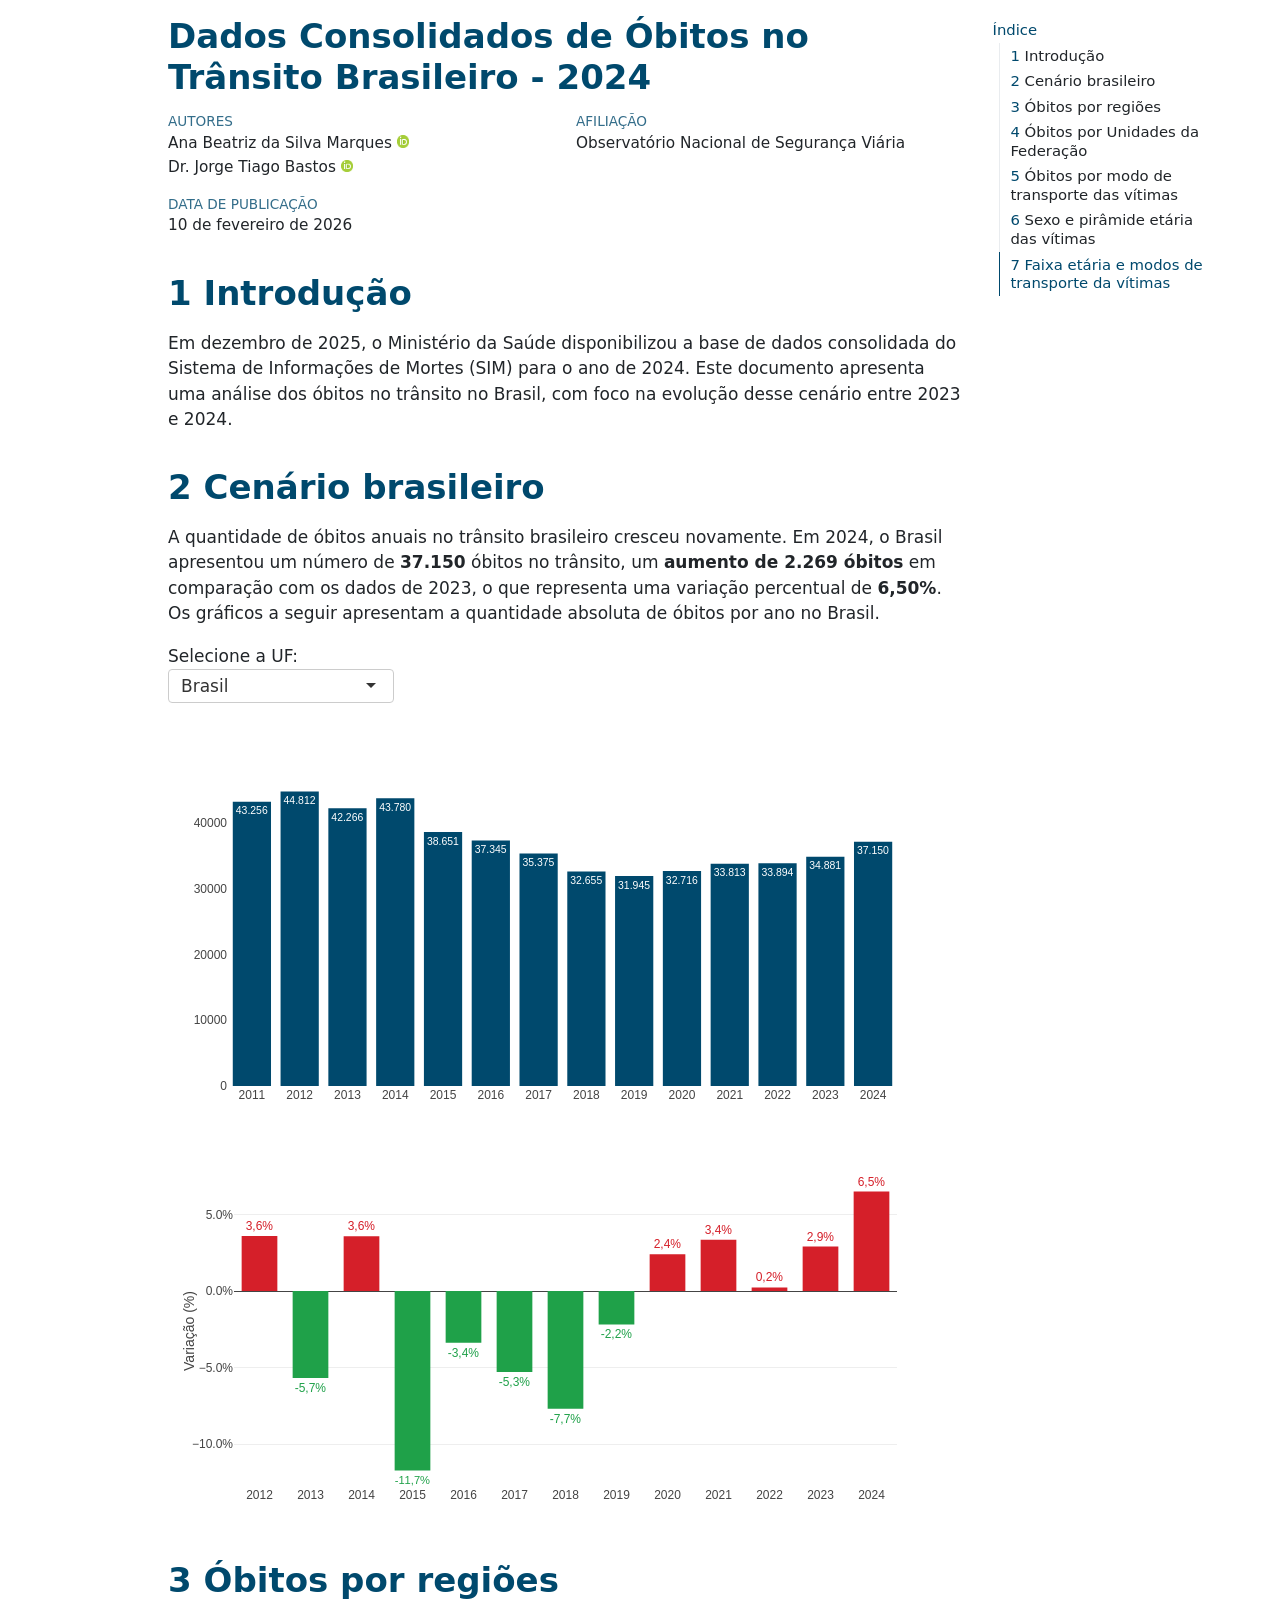
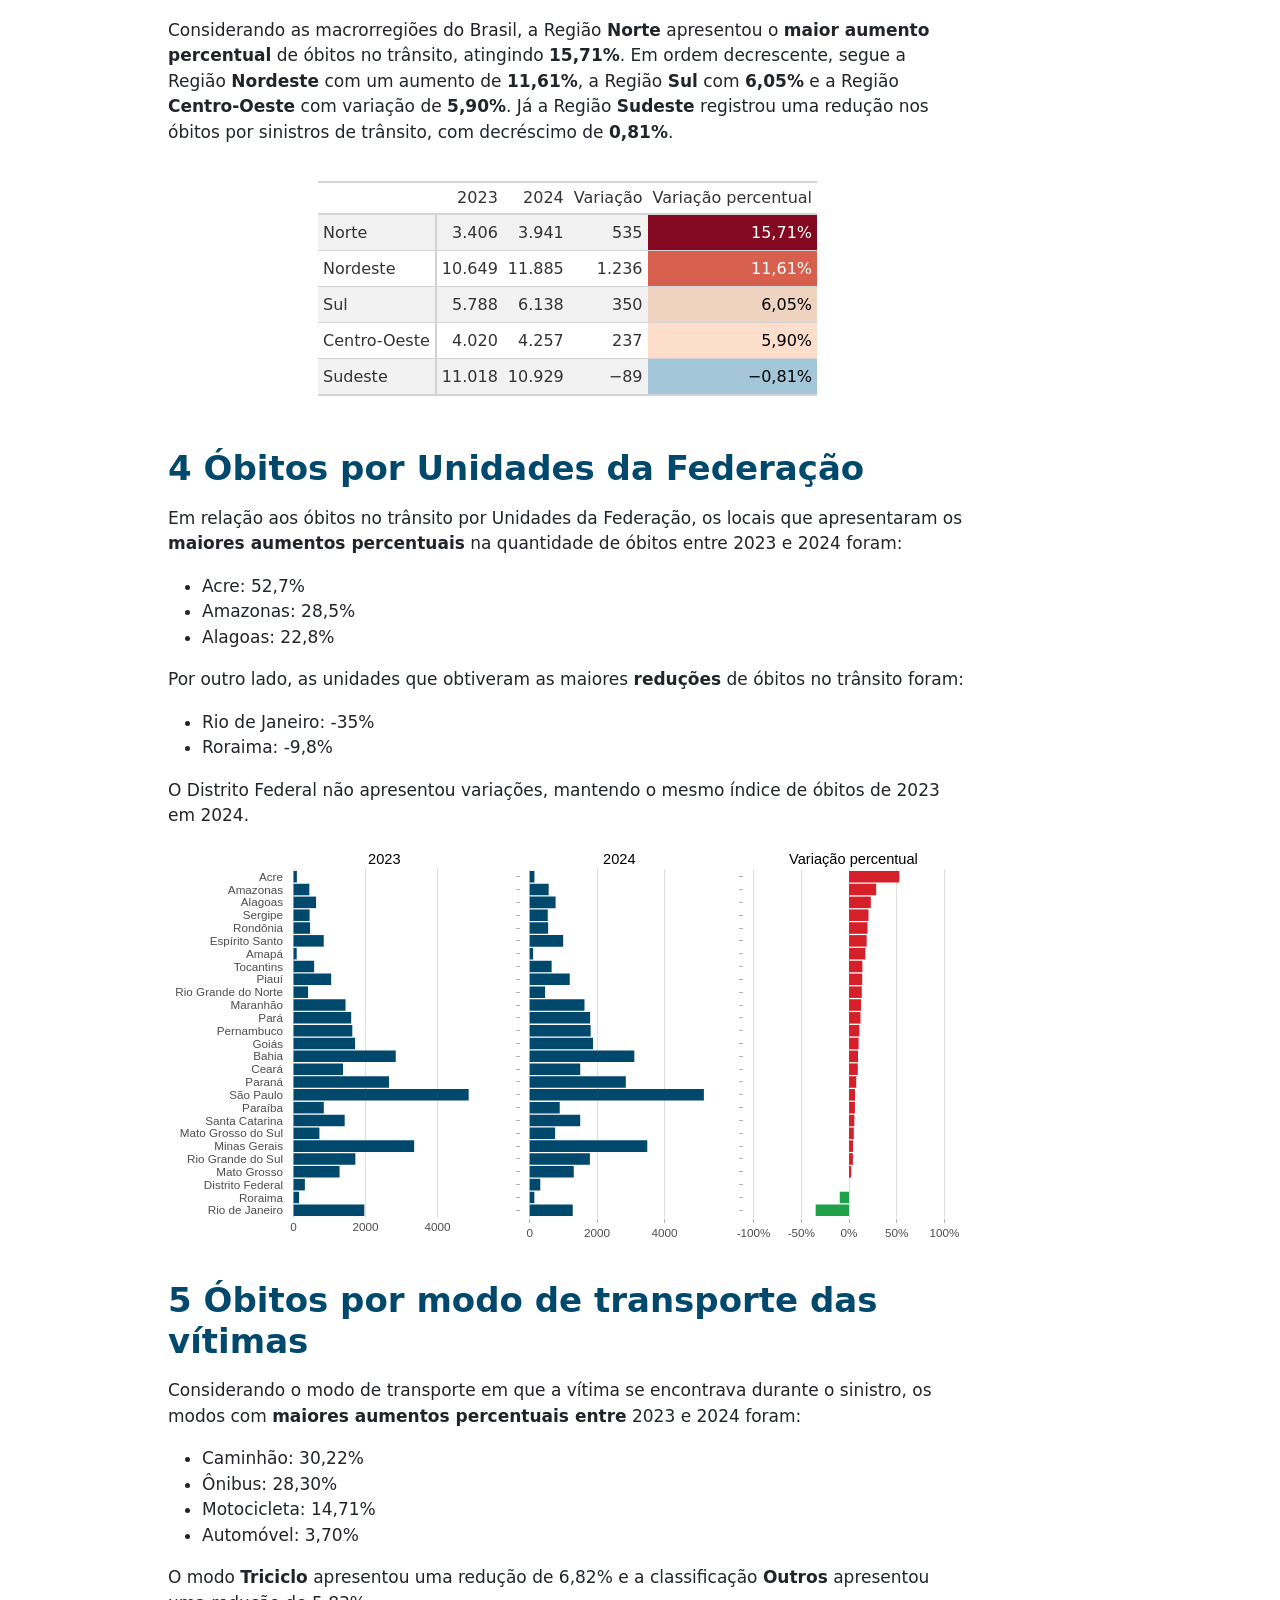
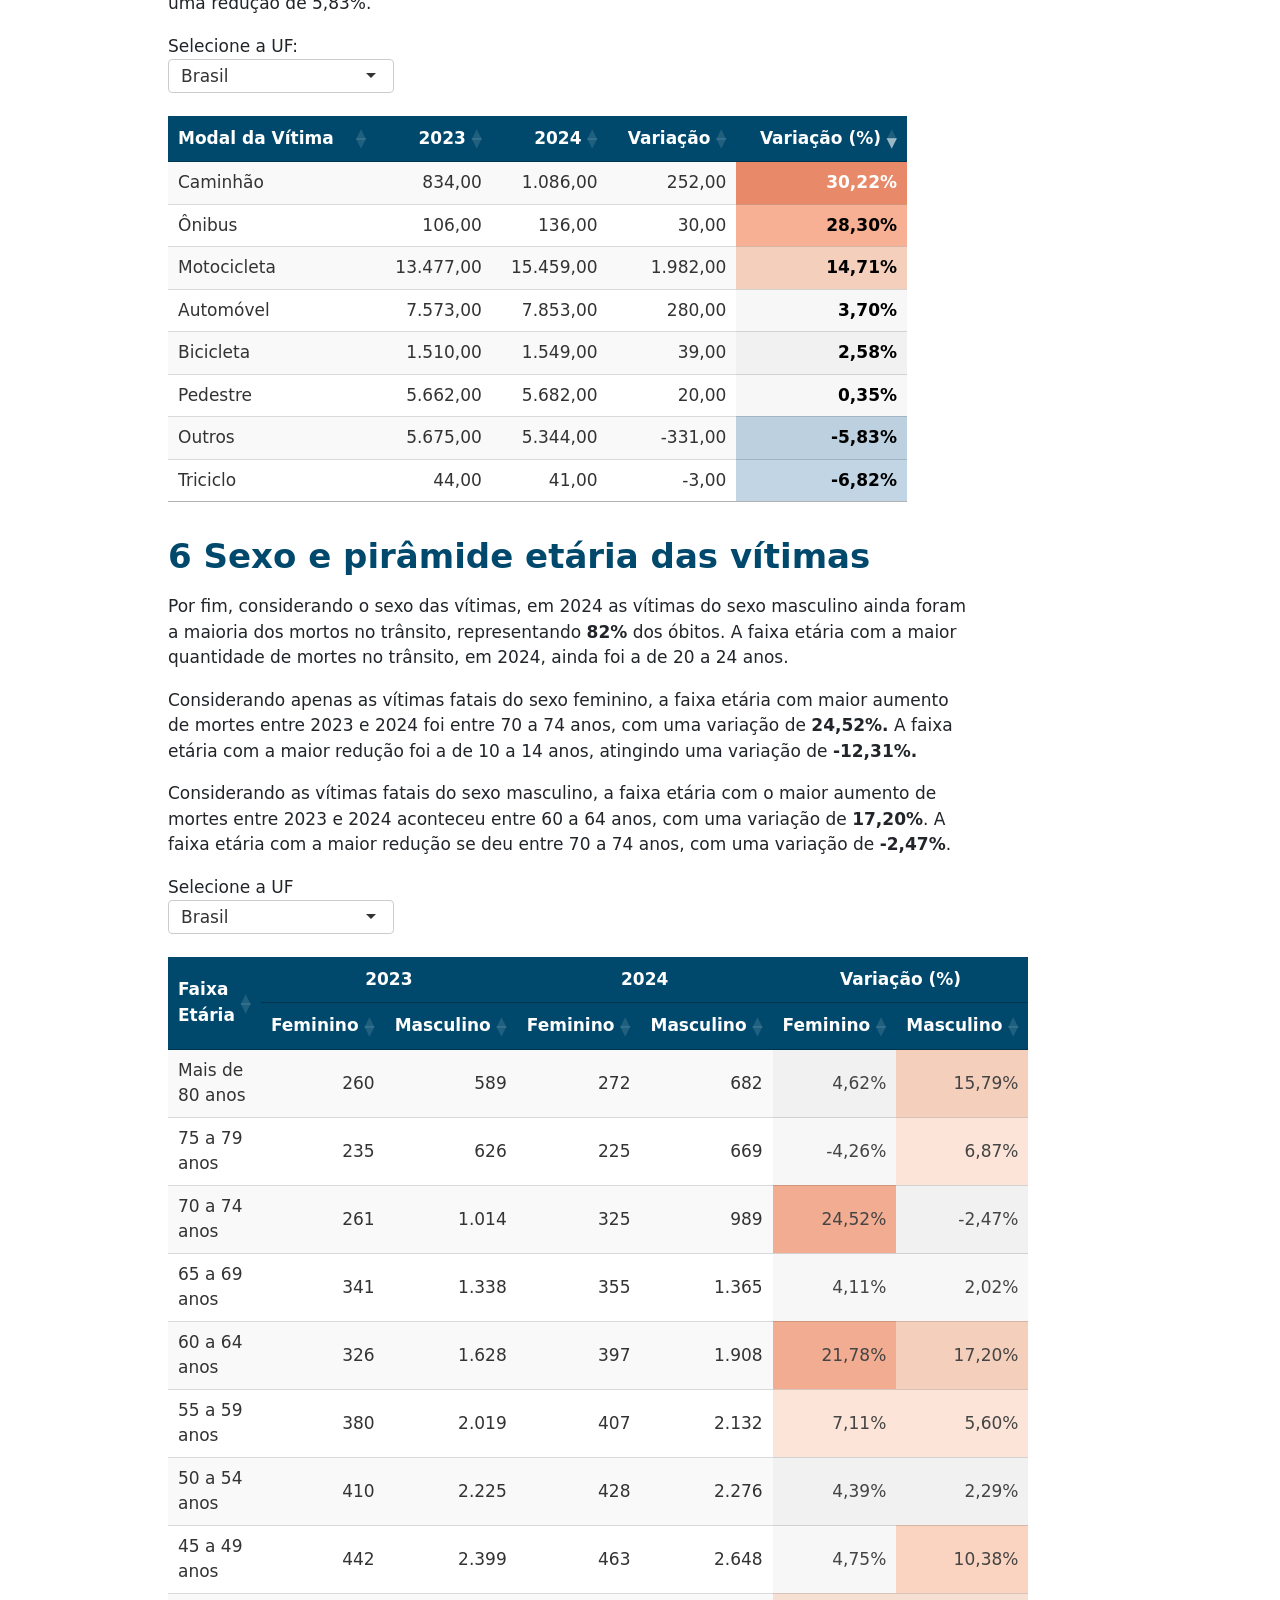
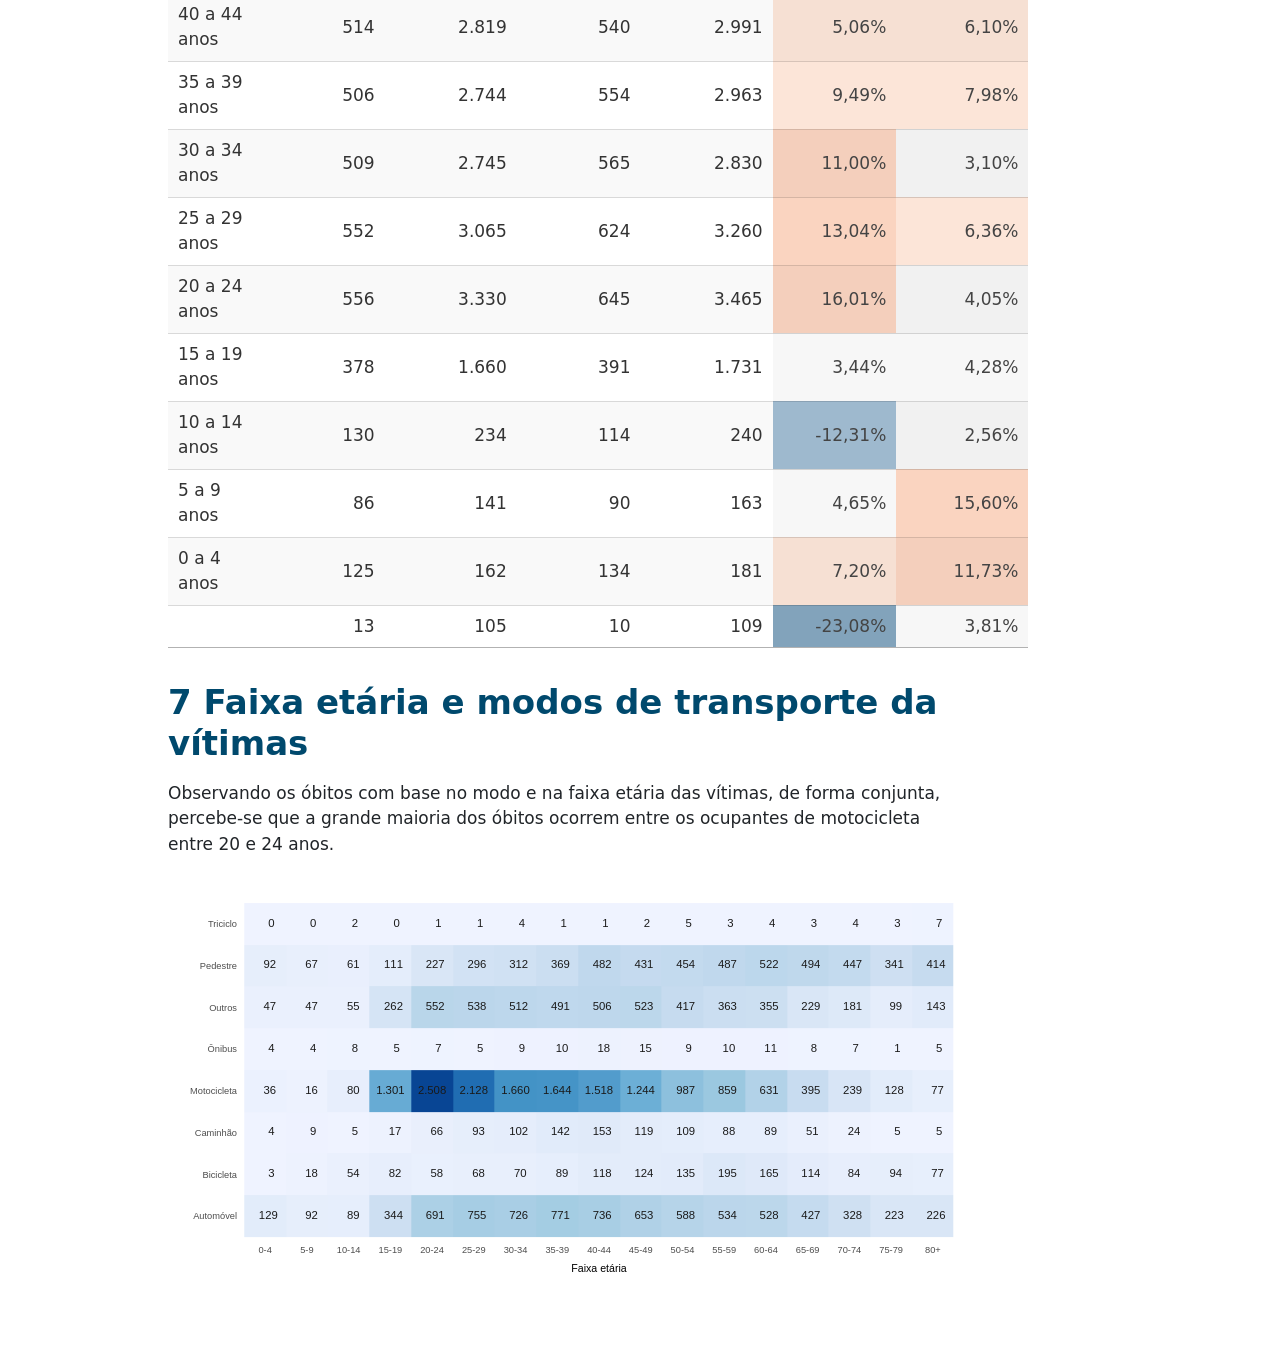
==== commit 57c6fad6: "Built site for gh-pages" ====
--- a/index.html
+++ b/index.html
@@ -36,15 +36,24 @@
 <script src="datasus2024_files/libs/bootstrap/bootstrap.min.js"></script>
 <link href="datasus2024_files/libs/bootstrap/bootstrap-icons.css" rel="stylesheet">
 <link href="datasus2024_files/libs/bootstrap/bootstrap-41763c02e6ad24514ba9706f990fed5f.min.css" rel="stylesheet" append-hash="true" id="quarto-bootstrap" data-mode="light">
+<script src="datasus2024_files/libs/jquery-3.6.0/jquery-3.6.0.min.js"></script>
+<link href="datasus2024_files/libs/selectize-0.12.4/css/selectize.bootstrap3.css" rel="stylesheet">
+<script src="datasus2024_files/libs/selectize-0.12.4/js/selectize.min.js"></script>
+<link href="datasus2024_files/libs/crosstalk-1.2.2/css/crosstalk.min.css" rel="stylesheet">
+<script src="datasus2024_files/libs/crosstalk-1.2.2/js/crosstalk.min.js"></script>
 <link href="datasus2024_files/libs/htmltools-fill-0.5.8.1/fill.css" rel="stylesheet">
 <script src="datasus2024_files/libs/htmlwidgets-1.6.4/htmlwidgets.js"></script>
 <script src="datasus2024_files/libs/plotly-binding-4.11.0/plotly.js"></script>
 <script src="datasus2024_files/libs/typedarray-0.1/typedarray.min.js"></script>
-<script src="datasus2024_files/libs/jquery-3.5.1/jquery.min.js"></script>
-<link href="datasus2024_files/libs/crosstalk-1.2.2/css/crosstalk.min.css" rel="stylesheet">
-<script src="datasus2024_files/libs/crosstalk-1.2.2/js/crosstalk.min.js"></script>
 <link href="datasus2024_files/libs/plotly-htmlwidgets-css-2.11.1/plotly-htmlwidgets.css" rel="stylesheet">
 <script src="datasus2024_files/libs/plotly-main-2.11.1/plotly-latest.min.js"></script>
+<meta name="viewport" content="width=device-width, initial-scale=1">
+<link href="datasus2024_files/libs/bootstrap-grid-3.4.1/bootstrap-grid.min.css" rel="stylesheet">
+<link href="datasus2024_files/libs/datatables-css-0.0.0/datatables-crosstalk.css" rel="stylesheet">
+<script src="datasus2024_files/libs/datatables-binding-0.34.0/datatables.js"></script>
+<link href="datasus2024_files/libs/dt-core-1.13.6/css/jquery.dataTables.min.css" rel="stylesheet">
+<link href="datasus2024_files/libs/dt-core-1.13.6/css/jquery.dataTables.extra.css" rel="stylesheet">
+<script src="datasus2024_files/libs/dt-core-1.13.6/js/jquery.dataTables.min.js"></script>
 
 
 </head>
@@ -100,7 +109,7 @@
     <div>
     <div class="quarto-title-meta-heading">Data de Publicação</div>
     <div class="quarto-title-meta-contents">
-      <p class="date">14 de janeiro de 2026</p>
+      <p class="date">10 de fevereiro de 2026</p>
     </div>
   </div>
   
@@ -120,40 +129,139 @@
 <h1 data-number="2"><span class="header-section-number">2</span> Cenário brasileiro</h1>
 <p>A quantidade de óbitos anuais no trânsito brasileiro cresceu novamente. Em 2024, o Brasil apresentou um número de <strong>37.150</strong> óbitos no trânsito, um <strong>aumento de 2.269 óbitos</strong> em comparação com os dados de 2023, o que representa uma variação percentual de <strong>6,50%</strong>. Os gráficos a seguir apresentam a quantidade absoluta de óbitos por ano no Brasil.</p>
 <div class="cell">
-<div class="cell-output-display">
-<div class="plotly html-widget html-fill-item" id="htmlwidget-dae95ad88c0e0054a1a2" style="width:100%;height:400px;"></div>
-<script type="application/json" data-for="htmlwidget-dae95ad88c0e0054a1a2">{"x":{"data":[{"orientation":"v","width":[0.89999999999999991,0.90000000000000013,0.90000000000000036,0.90000000000000036,0.90000000000000036,0.90000000000000036,0.90000000000000036,0.89999999999999947,0.89999999999999858,0.89999999999999858,0.89999999999999858,0.89999999999999858,0.89999999999999858,0.89999999999999858],"base":[0,0,0,0,0,0,0,0,0,0,0,0,0,0],"x":[1,2,3,4,5,6,7,8,9,10,11,12,13,14],"y":[43256,44812,42266,43780,38651,37345,35375,32655,31945,32716,33813,33894,34881,37150],"text":"","type":"bar","textposition":"none","marker":{"autocolorscale":false,"color":"rgba(0,73,109,1)","line":{"width":1.8897637795275593,"color":"transparent"}},"showlegend":false,"xaxis":"x","yaxis":"y","hoverinfo":"text","frame":null},{"x":[1,2,3,4,5,6,7,8,9,10,11,12,13,14],"y":[42056,43612,41066,42580,37451,36145,34175,31455,30745,31516,32613,32694,33681,35950],"text":["43.256","44.812","42.266","43.780","38.651","37.345","35.375","32.655","31.945","32.716","33.813","33.894","34.881","37.150"],"hovertext":["","","","","","","","","","","","","",""],"textfont":{"size":11.338582677165356,"color":"rgba(255,255,255,1)"},"type":"scatter","mode":"text","hoveron":"points","showlegend":false,"xaxis":"x","yaxis":"y","hoverinfo":"text","frame":null}],"layout":{"margin":{"t":23.305936073059364,"r":7.3059360730593621,"b":22.648401826484026,"l":40.182648401826491},"plot_bgcolor":"rgba(255,255,255,1)","paper_bgcolor":"rgba(255,255,255,1)","font":{"color":"rgba(0,0,0,1)","family":"","size":14.611872146118724},"xaxis":{"domain":[0,1],"automargin":true,"type":"linear","autorange":false,"range":[0.40000000000000002,14.6],"tickmode":"array","ticktext":["2011","2012","2013","2014","2015","2016","2017","2018","2019","2020","2021","2022","2023","2024"],"tickvals":[1,2,3,3.9999999999999996,5,6,7,7.9999999999999991,9,10,11,12,13,14],"categoryorder":"array","categoryarray":["2011","2012","2013","2014","2015","2016","2017","2018","2019","2020","2021","2022","2023","2024"],"nticks":null,"ticks":"","tickcolor":null,"ticklen":3.6529680365296811,"tickwidth":0,"showticklabels":true,"tickfont":{"color":"rgba(77,77,77,1)","family":"","size":11.689497716894984},"tickangle":-0,"showline":false,"linecolor":null,"linewidth":0,"showgrid":false,"gridcolor":null,"gridwidth":0,"zeroline":false,"anchor":"y","title":{"text":"","font":{"color":"rgba(0,0,0,1)","family":"","size":14.611872146118724}},"hoverformat":".2f"},"yaxis":{"domain":[0,1],"automargin":true,"type":"linear","autorange":false,"range":[-2240.5999999999999,47052.599999999999],"tickmode":"array","ticktext":["0","10000","20000","30000","40000"],"tickvals":[0,10000,20000,29999.999999999996,40000],"categoryorder":"array","categoryarray":["0","10000","20000","30000","40000"],"nticks":null,"ticks":"","tickcolor":null,"ticklen":3.6529680365296811,"tickwidth":0,"showticklabels":true,"tickfont":{"color":"rgba(77,77,77,1)","family":"","size":11.68949771689498},"tickangle":-0,"showline":false,"linecolor":null,"linewidth":0,"showgrid":true,"gridcolor":"rgba(222,222,222,1)","gridwidth":0,"zeroline":false,"anchor":"x","title":{"text":"","font":{"color":"rgba(0,0,0,1)","family":"","size":14.611872146118724}},"hoverformat":".2f"},"shapes":[{"type":"rect","fillcolor":null,"line":{"color":null,"width":0,"linetype":[]},"yref":"paper","xref":"paper","layer":"below","x0":0,"x1":1,"y0":0,"y1":1}],"showlegend":false,"legend":{"bgcolor":"rgba(255,255,255,1)","bordercolor":"transparent","borderwidth":0,"font":{"color":"rgba(0,0,0,1)","family":"","size":11.689497716894984}},"hovermode":"closest","barmode":"relative"},"config":{"doubleClick":"reset","modeBarButtonsToAdd":["hoverclosest","hovercompare"],"showSendToCloud":false},"source":"A","attrs":{"41351c4dd53b":{"x":{},"y":{},"type":"bar"},"413539ea2301":{"x":{},"y":{},"label":{}}},"cur_data":"41351c4dd53b","visdat":{"41351c4dd53b":["function (y) ","x"],"413539ea2301":["function (y) ","x"]},"highlight":{"on":"plotly_click","persistent":false,"dynamic":false,"selectize":false,"opacityDim":0.20000000000000001,"selected":{"opacity":1},"debounce":0},"shinyEvents":["plotly_hover","plotly_click","plotly_selected","plotly_relayout","plotly_brushed","plotly_brushing","plotly_clickannotation","plotly_doubleclick","plotly_deselect","plotly_afterplot","plotly_sunburstclick"],"base_url":"https://plot.ly"},"evals":[],"jsHooks":[]}</script>
-</div>
-</div>
-<div class="cell">
-<div class="cell-output-display">
-<div class="plotly html-widget html-fill-item" id="htmlwidget-ebe0057b812dcc13d1f1" style="width:100%;height:400px;"></div>
-<script type="application/json" data-for="htmlwidget-ebe0057b812dcc13d1f1">{"x":{"data":[{"x":[3,3,null,5,5,null,6,6,null,7,7,null,8,8,null,9,9],"y":[0,-0.056815138802106577,null,0,-0.11715395157606213,null,0,-0.033789552663579206,null,0,-0.052751372339001207,null,0,-0.076890459363957595,null,0,-0.021742459041494411],"text":"","type":"scatter","mode":"lines","line":{"width":1.8897637795275593,"color":"rgba(31,161,73,1)","dash":"solid"},"hoveron":"points","name":"down","legendgroup":"down","showlegend":true,"xaxis":"x","yaxis":"y","hoverinfo":"text","frame":null},{"x":[1,1,null,2,2,null,4,4,null,10,10,null,11,11,null,12,12,null,13,13,null,14,14],"y":[0,0.0096162823265801521,null,0,0.035971888292953579,null,0,0.035820754270572089,null,0,0.024135232430740335,null,0,0.033530994009047563,null,0,0.0023955283470854403,null,0,0.029120198265179677,null,0,0.065049740546429285],"text":"","type":"scatter","mode":"lines","line":{"width":1.8897637795275593,"color":"rgba(213,31,41,1)","dash":"solid"},"hoveron":"points","name":"up","legendgroup":"up","showlegend":true,"xaxis":"x","yaxis":"y","hoverinfo":"text","frame":null},{"x":[3,5,6,7,8,9],"y":[-0.056815138802106577,-0.11715395157606213,-0.033789552663579206,-0.052751372339001207,-0.076890459363957595,-0.021742459041494411],"text":"","type":"scatter","mode":"markers","marker":{"autocolorscale":false,"color":"rgba(255,255,255,1)","opacity":1,"size":5.6692913385826778,"symbol":"circle","line":{"width":1.8897637795275593,"color":"rgba(31,161,73,1)"}},"hoveron":"points","name":"down","legendgroup":"down","showlegend":false,"xaxis":"x","yaxis":"y","hoverinfo":"text","frame":null},{"x":[1,2,4,10,11,12,13,14],"y":[0.0096162823265801521,0.035971888292953579,0.035820754270572089,0.024135232430740335,0.033530994009047563,0.0023955283470854403,0.029120198265179677,0.065049740546429285],"text":"","type":"scatter","mode":"markers","marker":{"autocolorscale":false,"color":"rgba(255,255,255,1)","opacity":1,"size":5.6692913385826778,"symbol":"circle","line":{"width":1.8897637795275593,"color":"rgba(213,31,41,1)"}},"hoveron":"points","name":"up","legendgroup":"up","showlegend":false,"xaxis":"x","yaxis":"y","hoverinfo":"text","frame":null},{"x":[2.6200000000000001,4.6200000000000001,5.6200000000000001,6.6200000000000001,7.6200000000000001,8.6199999999999992],"y":[-0.056815138802106577,-0.11715395157606213,-0.033789552663579206,-0.052751372339001207,-0.076890459363957595,-0.021742459041494411],"text":["-5,68%","-11,72%","-3,38%","-5,28%","-7,69%","-2,17%"],"hovertext":["","","","","",""],"textfont":{"size":11.338582677165356,"color":"rgba(31,161,73,1)"},"type":"scatter","mode":"text","hoveron":"points","name":"down","legendgroup":"down","showlegend":false,"xaxis":"x","yaxis":"y","hoverinfo":"text","frame":null},{"x":[0.62,1.6200000000000001,3.6200000000000001,9.6199999999999992,10.619999999999999,11.619999999999999,12.619999999999999,13.619999999999999],"y":[0.0096162823265801521,0.035971888292953579,0.035820754270572089,0.024135232430740335,0.033530994009047563,0.0023955283470854403,0.029120198265179677,0.065049740546429285],"text":["0,96%","3,60%","3,58%","2,41%","3,35%","0,24%","2,91%","6,50%"],"hovertext":["","","","","","","",""],"textfont":{"size":11.338582677165356,"color":"rgba(213,31,41,1)"},"type":"scatter","mode":"text","hoveron":"points","name":"up","legendgroup":"up","showlegend":false,"xaxis":"x","yaxis":"y","hoverinfo":"text","frame":null}],"layout":{"margin":{"t":23.305936073059364,"r":7.3059360730593621,"b":22.648401826484026,"l":34.337899543379002},"plot_bgcolor":"rgba(255,255,255,1)","paper_bgcolor":"rgba(255,255,255,1)","font":{"color":"rgba(0,0,0,1)","family":"","size":14.611872146118724},"xaxis":{"domain":[0,1],"automargin":true,"type":"linear","autorange":false,"range":[0.40000000000000002,14.6],"tickmode":"array","ticktext":["2011","2012","2013","2014","2015","2016","2017","2018","2019","2020","2021","2022","2023","2024"],"tickvals":[1,2,3,3.9999999999999996,5,6,7,7.9999999999999991,9,10,11,12,13,14],"categoryorder":"array","categoryarray":["2011","2012","2013","2014","2015","2016","2017","2018","2019","2020","2021","2022","2023","2024"],"nticks":null,"ticks":"","tickcolor":null,"ticklen":3.6529680365296811,"tickwidth":0,"showticklabels":true,"tickfont":{"color":"rgba(77,77,77,1)","family":"","size":11.689497716894984},"tickangle":-0,"showline":false,"linecolor":null,"linewidth":0,"showgrid":true,"gridcolor":"rgba(222,222,222,1)","gridwidth":0,"zeroline":false,"anchor":"y","title":{"text":"","font":{"color":"rgba(0,0,0,1)","family":"","size":14.611872146118724}},"hoverformat":".2f"},"yaxis":{"domain":[0,1],"automargin":true,"type":"linear","autorange":false,"range":[-0.13200000000000001,0.13200000000000001],"tickmode":"array","ticktext":["-10%","-5%","0%","5%","10%"],"tickvals":[-0.10000000000000002,-0.050000000000000017,0,0.049999999999999989,0.099999999999999978],"categoryorder":"array","categoryarray":["-10%","-5%","0%","5%","10%"],"nticks":null,"ticks":"","tickcolor":null,"ticklen":3.6529680365296811,"tickwidth":0,"showticklabels":true,"tickfont":{"color":"rgba(77,77,77,1)","family":"","size":11.68949771689498},"tickangle":-0,"showline":false,"linecolor":null,"linewidth":0,"showgrid":true,"gridcolor":"rgba(222,222,222,1)","gridwidth":0,"zeroline":false,"anchor":"x","title":{"text":"","font":{"color":"rgba(0,0,0,1)","family":"","size":14.611872146118724}},"hoverformat":".2f"},"shapes":[{"type":"rect","fillcolor":null,"line":{"color":null,"width":0,"linetype":[]},"yref":"paper","xref":"paper","layer":"below","x0":0,"x1":1,"y0":0,"y1":1}],"showlegend":false,"legend":{"bgcolor":"rgba(255,255,255,1)","bordercolor":"transparent","borderwidth":0,"font":{"color":"rgba(0,0,0,1)","family":"","size":11.689497716894984}},"hovermode":"closest","barmode":"relative"},"config":{"doubleClick":"reset","modeBarButtonsToAdd":["hoverclosest","hovercompare"],"showSendToCloud":false},"source":"A","attrs":{"413574b69442":{"x":{},"y":{},"colour":{},"xend":{},"yend":{},"type":"scatter"},"41357ebfb4ea":{"x":{},"y":{},"colour":{}},"41355bfeafa8":{"x":{},"y":{},"colour":{},"label":{}}},"cur_data":"413574b69442","visdat":{"413574b69442":["function (y) ","x"],"41357ebfb4ea":["function (y) ","x"],"41355bfeafa8":["function (y) ","x"]},"highlight":{"on":"plotly_click","persistent":false,"dynamic":false,"selectize":false,"opacityDim":0.20000000000000001,"selected":{"opacity":1},"debounce":0},"shinyEvents":["plotly_hover","plotly_click","plotly_selected","plotly_relayout","plotly_brushed","plotly_brushing","plotly_clickannotation","plotly_doubleclick","plotly_deselect","plotly_afterplot","plotly_sunburstclick"],"base_url":"https://plot.ly"},"evals":[],"jsHooks":[]}</script>
-</div>
-</div>
+<div class="cell-output-display no-overflow-x">
+<div class="container-fluid crosstalk-bscols">
+<div class="row">
+<div class="col-xs-4">
+<div id="selector_onsv_unico" class="form-group crosstalk-input-select crosstalk-input">
+<label class="control-label" for="selector_onsv_unico">Selecione a UF:</label>
+<div>
+<select></select>
+<script type="application/json" data-for="selector_onsv_unico">{
+  "items": {
+    "value": ["Acre", "Alagoas", "Amapá", "Amazonas", "Bahia", "Brasil", "Ceará", "Distrito Federal", "Espírito Santo", "Goiás", "Maranhão", "Mato Grosso", "Mato Grosso do Sul", "Minas Gerais", "Pará", "Paraíba", "Paraná", "Pernambuco", "Piauí", "Rio de Janeiro", "Rio Grande do Norte", "Rio Grande do Sul", "Rondônia", "Roraima", "Santa Catarina", "São Paulo", "Sergipe", "Tocantins"],
+    "label": ["Acre", "Alagoas", "Amapá", "Amazonas", "Bahia", "Brasil", "Ceará", "Distrito Federal", "Espírito Santo", "Goiás", "Maranhão", "Mato Grosso", "Mato Grosso do Sul", "Minas Gerais", "Pará", "Paraíba", "Paraná", "Pernambuco", "Piauí", "Rio de Janeiro", "Rio Grande do Norte", "Rio Grande do Sul", "Rondônia", "Roraima", "Santa Catarina", "São Paulo", "Sergipe", "Tocantins"]
+  },
+  "map": {
+    "Acre": ["1", "28", "55", "82", "109", "136", "163", "190", "217", "244", "271", "298", "325", "352"],
+    "Alagoas": ["2", "29", "56", "83", "110", "137", "164", "191", "218", "245", "272", "299", "326", "353"],
+    "Amapá": ["3", "30", "57", "84", "111", "138", "165", "192", "219", "246", "273", "300", "327", "354"],
+    "Amazonas": ["4", "31", "58", "85", "112", "139", "166", "193", "220", "247", "274", "301", "328", "355"],
+    "Bahia": ["5", "32", "59", "86", "113", "140", "167", "194", "221", "248", "275", "302", "329", "356"],
+    "Brasil": ["379", "380", "381", "382", "383", "384", "385", "386", "387", "388", "389", "390", "391", "392"],
+    "Ceará": ["6", "33", "60", "87", "114", "141", "168", "195", "222", "249", "276", "303", "330", "357"],
+    "Distrito Federal": ["7", "34", "61", "88", "115", "142", "169", "196", "223", "250", "277", "304", "331", "358"],
+    "Espírito Santo": ["8", "35", "62", "89", "116", "143", "170", "197", "224", "251", "278", "305", "332", "359"],
+    "Goiás": ["9", "36", "63", "90", "117", "144", "171", "198", "225", "252", "279", "306", "333", "360"],
+    "Maranhão": ["10", "37", "64", "91", "118", "145", "172", "199", "226", "253", "280", "307", "334", "361"],
+    "Mato Grosso": ["11", "38", "65", "92", "119", "146", "173", "200", "227", "254", "281", "308", "335", "362"],
+    "Mato Grosso do Sul": ["12", "39", "66", "93", "120", "147", "174", "201", "228", "255", "282", "309", "336", "363"],
+    "Minas Gerais": ["13", "40", "67", "94", "121", "148", "175", "202", "229", "256", "283", "310", "337", "364"],
+    "Pará": ["16", "43", "70", "97", "124", "151", "178", "205", "232", "259", "286", "313", "340", "367"],
+    "Paraíba": ["15", "42", "69", "96", "123", "150", "177", "204", "231", "258", "285", "312", "339", "366"],
+    "Paraná": ["14", "41", "68", "95", "122", "149", "176", "203", "230", "257", "284", "311", "338", "365"],
+    "Pernambuco": ["17", "44", "71", "98", "125", "152", "179", "206", "233", "260", "287", "314", "341", "368"],
+    "Piauí": ["18", "45", "72", "99", "126", "153", "180", "207", "234", "261", "288", "315", "342", "369"],
+    "Rio de Janeiro": ["21", "48", "75", "102", "129", "156", "183", "210", "237", "264", "291", "318", "345", "372"],
+    "Rio Grande do Norte": ["19", "46", "73", "100", "127", "154", "181", "208", "235", "262", "289", "316", "343", "370"],
+    "Rio Grande do Sul": ["20", "47", "74", "101", "128", "155", "182", "209", "236", "263", "290", "317", "344", "371"],
+    "Rondônia": ["22", "49", "76", "103", "130", "157", "184", "211", "238", "265", "292", "319", "346", "373"],
+    "Roraima": ["23", "50", "77", "104", "131", "158", "185", "212", "239", "266", "293", "320", "347", "374"],
+    "Santa Catarina": ["24", "51", "78", "105", "132", "159", "186", "213", "240", "267", "294", "321", "348", "375"],
+    "São Paulo": ["26", "53", "80", "107", "134", "161", "188", "215", "242", "269", "296", "323", "350", "377"],
+    "Sergipe": ["25", "52", "79", "106", "133", "160", "187", "214", "241", "268", "295", "322", "349", "376"],
+    "Tocantins": ["27", "54", "81", "108", "135", "162", "189", "216", "243", "270", "297", "324", "351", "378"]
+  },
+  "group": ["SharedData3d31f70e"]
+}</script>
+</div>
+</div>
+</div>
+<div class="col-xs-12">
+<div class="plotly html-widget html-fill-item" id="htmlwidget-f83ab942742c0455cedc" style="width:100%;height:400px;"></div>
+<script type="application/json" data-for="htmlwidget-f83ab942742c0455cedc">{"x":{"visdat":{"1849579f51734":["function () ","plotlyVisDat"]},"cur_data":"1849579f51734","attrs":{"1849579f51734":{"x":{},"y":{},"elementId":"meu_grafico_onsv","alpha_stroke":1,"sizes":[10,100],"spans":[1,20],"type":"bar","marker":{"color":"#00496d"},"text":{},"textposition":"inside","textangle":0,"hoverinfo":"none","inherit":true}},"layout":{"margin":{"b":40,"l":60,"t":50,"r":10},"yaxis":{"domain":[0,1],"automargin":true,"title":"","showgrid":false,"zeroline":false,"tickformat":".0f","exponentformat":"none","separatethousands":true,"autorange":true},"xaxis":{"domain":[0,1],"automargin":true,"title":"","type":"category","categoryorder":"array","categoryarray":["2011","2012","2013","2014","2015","2016","2017","2018","2019","2020","2021","2022","2023","2024"]},"showlegend":false,"dragmode":"zoom","hovermode":"closest"},"source":"A","config":{"modeBarButtonsToAdd":["hoverclosest","hovercompare"],"showSendToCloud":false,"displayModeBar":false},"data":[{"x":["2011","2011","2011","2011","2011","2011","2011","2011","2011","2011","2011","2011","2011","2011","2011","2011","2011","2011","2011","2011","2011","2011","2011","2011","2011","2011","2011","2012","2012","2012","2012","2012","2012","2012","2012","2012","2012","2012","2012","2012","2012","2012","2012","2012","2012","2012","2012","2012","2012","2012","2012","2012","2012","2012","2013","2013","2013","2013","2013","2013","2013","2013","2013","2013","2013","2013","2013","2013","2013","2013","2013","2013","2013","2013","2013","2013","2013","2013","2013","2013","2013","2014","2014","2014","2014","2014","2014","2014","2014","2014","2014","2014","2014","2014","2014","2014","2014","2014","2014","2014","2014","2014","2014","2014","2014","2014","2014","2014","2015","2015","2015","2015","2015","2015","2015","2015","2015","2015","2015","2015","2015","2015","2015","2015","2015","2015","2015","2015","2015","2015","2015","2015","2015","2015","2015","2016","2016","2016","2016","2016","2016","2016","2016","2016","2016","2016","2016","2016","2016","2016","2016","2016","2016","2016","2016","2016","2016","2016","2016","2016","2016","2016","2017","2017","2017","2017","2017","2017","2017","2017","2017","2017","2017","2017","2017","2017","2017","2017","2017","2017","2017","2017","2017","2017","2017","2017","2017","2017","2017","2018","2018","2018","2018","2018","2018","2018","2018","2018","2018","2018","2018","2018","2018","2018","2018","2018","2018","2018","2018","2018","2018","2018","2018","2018","2018","2018","2019","2019","2019","2019","2019","2019","2019","2019","2019","2019","2019","2019","2019","2019","2019","2019","2019","2019","2019","2019","2019","2019","2019","2019","2019","2019","2019","2020","2020","2020","2020","2020","2020","2020","2020","2020","2020","2020","2020","2020","2020","2020","2020","2020","2020","2020","2020","2020","2020","2020","2020","2020","2020","2020","2021","2021","2021","2021","2021","2021","2021","2021","2021","2021","2021","2021","2021","2021","2021","2021","2021","2021","2021","2021","2021","2021","2021","2021","2021","2021","2021","2022","2022","2022","2022","2022","2022","2022","2022","2022","2022","2022","2022","2022","2022","2022","2022","2022","2022","2022","2022","2022","2022","2022","2022","2022","2022","2022","2023","2023","2023","2023","2023","2023","2023","2023","2023","2023","2023","2023","2023","2023","2023","2023","2023","2023","2023","2023","2023","2023","2023","2023","2023","2023","2023","2024","2024","2024","2024","2024","2024","2024","2024","2024","2024","2024","2024","2024","2024","2024","2024","2024","2024","2024","2024","2024","2024","2024","2024","2024","2024","2024","2011","2012","2013","2014","2015","2016","2017","2018","2019","2020","2021","2022","2023","2024"],"y":[164,859,153,508,2634,2053,642,1159,1842,1481,1083,859,4576,3365,792,1366,1969,1090,595,2070,2775,591,135,1997,590,7377,531,158,846,124,458,2845,2430,553,1186,2043,1676,1151,819,4451,3629,974,1529,2057,1204,602,2095,3047,668,149,1916,651,7003,548,129,783,115,453,2676,2343,542,1118,2004,1576,1201,836,4243,3168,1015,1560,1868,1203,610,2036,2680,540,151,1680,669,6564,503,138,831,130,459,2693,2613,555,1013,2110,1792,1169,859,4396,3076,972,1589,1922,1297,582,2012,2902,531,146,1851,535,7032,575,115,756,90,424,2257,2312,469,855,1864,1617,1056,680,3933,2678,1022,1570,1919,1173,587,1786,2197,507,166,1600,548,5923,547,126,735,96,418,2404,1980,465,844,1745,1664,1047,642,3589,2746,1010,1549,1907,1106,545,1768,2262,475,107,1508,469,5553,585,113,616,84,396,2345,1594,342,936,1664,1424,1034,605,3741,2543,899,1431,1703,1077,543,1845,2124,495,134,1483,420,5184,600,96,601,68,412,2085,1574,369,774,1534,1354,1095,562,3280,2433,854,1387,1593,992,526,1742,2038,381,96,1375,398,4549,487,112,607,84,398,2310,1355,338,757,1469,1268,1019,628,3227,2422,772,1362,1498,917,451,1637,1513,379,123,1434,398,4995,472,115,678,69,397,2306,1311,323,759,1578,1399,1112,630,3010,2451,797,1551,1551,952,438,1533,1793,413,128,1381,393,5158,490,95,644,97,412,2336,1307,307,813,1674,1401,1235,666,3278,2662,837,1470,1509,930,438,1684,1885,442,128,1406,397,5211,549,103,577,105,438,2474,1402,346,822,1729,1339,1220,671,3170,2718,847,1609,1469,918,392,1759,1931,475,157,1421,406,4847,549,93,626,88,439,2838,1374,315,839,1709,1444,1278,718,3350,2651,840,1601,1632,1045,404,1717,1965,459,154,1420,446,4864,572,142,769,103,564,3105,1500,315,994,1880,1626,1308,754,3489,2852,892,1793,1809,1189,458,1787,1278,548,139,1499,537,5168,652,43256,44812,42266,43780,38651,37345,35375,32655,31945,32716,33813,33894,34881,37150],"elementId":"meu_grafico_onsv","type":"bar","marker":{"color":"#00496d","line":{"color":"rgba(31,119,180,1)"}},"text":["164","859","153","508","2.634","2.053","642","1.159","1.842","1.481","1.083","859","4.576","3.365","792","1.366","1.969","1.090","595","2.070","2.775","591","135","1.997","590","7.377","531","158","846","124","458","2.845","2.430","553","1.186","2.043","1.676","1.151","819","4.451","3.629","974","1.529","2.057","1.204","602","2.095","3.047","668","149","1.916","651","7.003","548","129","783","115","453","2.676","2.343","542","1.118","2.004","1.576","1.201","836","4.243","3.168","1.015","1.560","1.868","1.203","610","2.036","2.680","540","151","1.680","669","6.564","503","138","831","130","459","2.693","2.613","555","1.013","2.110","1.792","1.169","859","4.396","3.076","972","1.589","1.922","1.297","582","2.012","2.902","531","146","1.851","535","7.032","575","115","756","90","424","2.257","2.312","469","855","1.864","1.617","1.056","680","3.933","2.678","1.022","1.570","1.919","1.173","587","1.786","2.197","507","166","1.600","548","5.923","547","126","735","96","418","2.404","1.980","465","844","1.745","1.664","1.047","642","3.589","2.746","1.010","1.549","1.907","1.106","545","1.768","2.262","475","107","1.508","469","5.553","585","113","616","84","396","2.345","1.594","342","936","1.664","1.424","1.034","605","3.741","2.543","899","1.431","1.703","1.077","543","1.845","2.124","495","134","1.483","420","5.184","600","96","601","68","412","2.085","1.574","369","774","1.534","1.354","1.095","562","3.280","2.433","854","1.387","1.593","992","526","1.742","2.038","381","96","1.375","398","4.549","487","112","607","84","398","2.310","1.355","338","757","1.469","1.268","1.019","628","3.227","2.422","772","1.362","1.498","917","451","1.637","1.513","379","123","1.434","398","4.995","472","115","678","69","397","2.306","1.311","323","759","1.578","1.399","1.112","630","3.010","2.451","797","1.551","1.551","952","438","1.533","1.793","413","128","1.381","393","5.158","490","95","644","97","412","2.336","1.307","307","813","1.674","1.401","1.235","666","3.278","2.662","837","1.470","1.509","930","438","1.684","1.885","442","128","1.406","397","5.211","549","103","577","105","438","2.474","1.402","346","822","1.729","1.339","1.220","671","3.170","2.718","847","1.609","1.469","918","392","1.759","1.931","475","157","1.421","406","4.847","549","93","626","88","439","2.838","1.374","315","839","1.709","1.444","1.278","718","3.350","2.651","840","1.601","1.632","1.045","404","1.717","1.965","459","154","1.420","446","4.864","572","142","769","103","564","3.105","1.500","315","994","1.880","1.626","1.308","754","3.489","2.852","892","1.793","1.809","1.189","458","1.787","1.278","548","139","1.499","537","5.168","652","43.256","44.812","42.266","43.780","38.651","37.345","35.375","32.655","31.945","32.716","33.813","33.894","34.881","37.150"],"textposition":["inside","inside","inside","inside","inside","inside","inside","inside","inside","inside","inside","inside","inside","inside","inside","inside","inside","inside","inside","inside","inside","inside","inside","inside","inside","inside","inside","inside","inside","inside","inside","inside","inside","inside","inside","inside","inside","inside","inside","inside","inside","inside","inside","inside","inside","inside","inside","inside","inside","inside","inside","inside","inside","inside","inside","inside","inside","inside","inside","inside","inside","inside","inside","inside","inside","inside","inside","inside","inside","inside","inside","inside","inside","inside","inside","inside","inside","inside","inside","inside","inside","inside","inside","inside","inside","inside","inside","inside","inside","inside","inside","inside","inside","inside","inside","inside","inside","inside","inside","inside","inside","inside","inside","inside","inside","inside","inside","inside","inside","inside","inside","inside","inside","inside","inside","inside","inside","inside","inside","inside","inside","inside","inside","inside","inside","inside","inside","inside","inside","inside","inside","inside","inside","inside","inside","inside","inside","inside","inside","inside","inside","inside","inside","inside","inside","inside","inside","inside","inside","inside","inside","inside","inside","inside","inside","inside","inside","inside","inside","inside","inside","inside","inside","inside","inside","inside","inside","inside","inside","inside","inside","inside","inside","inside","inside","inside","inside","inside","inside","inside","inside","inside","inside","inside","inside","inside","inside","inside","inside","inside","inside","inside","inside","inside","inside","inside","inside","inside","inside","inside","inside","inside","inside","inside","inside","inside","inside","inside","inside","inside","inside","inside","inside","inside","inside","inside","inside","inside","inside","inside","inside","inside","inside","inside","inside","inside","inside","inside","inside","inside","inside","inside","inside","inside","inside","inside","inside","inside","inside","inside","inside","inside","inside","inside","inside","inside","inside","inside","inside","inside","inside","inside","inside","inside","inside","inside","inside","inside","inside","inside","inside","inside","inside","inside","inside","inside","inside","inside","inside","inside","inside","inside","inside","inside","inside","inside","inside","inside","inside","inside","inside","inside","inside","inside","inside","inside","inside","inside","inside","inside","inside","inside","inside","inside","inside","inside","inside","inside","inside","inside","inside","inside","inside","inside","inside","inside","inside","inside","inside","inside","inside","inside","inside","inside","inside","inside","inside","inside","inside","inside","inside","inside","inside","inside","inside","inside","inside","inside","inside","inside","inside","inside","inside","inside","inside","inside","inside","inside","inside","inside","inside","inside","inside","inside","inside","inside","inside","inside","inside","inside","inside","inside","inside","inside","inside","inside","inside","inside","inside","inside","inside","inside","inside","inside","inside","inside","inside","inside","inside","inside","inside","inside","inside","inside","inside","inside","inside","inside","inside","inside","inside","inside","inside","inside","inside","inside","inside","inside","inside","inside","inside","inside"],"textangle":0,"hoverinfo":["none","none","none","none","none","none","none","none","none","none","none","none","none","none","none","none","none","none","none","none","none","none","none","none","none","none","none","none","none","none","none","none","none","none","none","none","none","none","none","none","none","none","none","none","none","none","none","none","none","none","none","none","none","none","none","none","none","none","none","none","none","none","none","none","none","none","none","none","none","none","none","none","none","none","none","none","none","none","none","none","none","none","none","none","none","none","none","none","none","none","none","none","none","none","none","none","none","none","none","none","none","none","none","none","none","none","none","none","none","none","none","none","none","none","none","none","none","none","none","none","none","none","none","none","none","none","none","none","none","none","none","none","none","none","none","none","none","none","none","none","none","none","none","none","none","none","none","none","none","none","none","none","none","none","none","none","none","none","none","none","none","none","none","none","none","none","none","none","none","none","none","none","none","none","none","none","none","none","none","none","none","none","none","none","none","none","none","none","none","none","none","none","none","none","none","none","none","none","none","none","none","none","none","none","none","none","none","none","none","none","none","none","none","none","none","none","none","none","none","none","none","none","none","none","none","none","none","none","none","none","none","none","none","none","none","none","none","none","none","none","none","none","none","none","none","none","none","none","none","none","none","none","none","none","none","none","none","none","none","none","none","none","none","none","none","none","none","none","none","none","none","none","none","none","none","none","none","none","none","none","none","none","none","none","none","none","none","none","none","none","none","none","none","none","none","none","none","none","none","none","none","none","none","none","none","none","none","none","none","none","none","none","none","none","none","none","none","none","none","none","none","none","none","none","none","none","none","none","none","none","none","none","none","none","none","none","none","none","none","none","none","none","none","none","none","none","none","none","none","none","none","none","none","none","none","none","none","none","none","none","none","none","none","none","none","none","none","none","none","none","none","none","none","none","none","none","none","none","none","none","none","none","none","none","none","none","none","none","none","none","none","none"],"key":["1","2","3","4","5","6","7","8","9","10","11","12","13","14","15","16","17","18","19","20","21","22","23","24","25","26","27","28","29","30","31","32","33","34","35","36","37","38","39","40","41","42","43","44","45","46","47","48","49","50","51","52","53","54","55","56","57","58","59","60","61","62","63","64","65","66","67","68","69","70","71","72","73","74","75","76","77","78","79","80","81","82","83","84","85","86","87","88","89","90","91","92","93","94","95","96","97","98","99","100","101","102","103","104","105","106","107","108","109","110","111","112","113","114","115","116","117","118","119","120","121","122","123","124","125","126","127","128","129","130","131","132","133","134","135","136","137","138","139","140","141","142","143","144","145","146","147","148","149","150","151","152","153","154","155","156","157","158","159","160","161","162","163","164","165","166","167","168","169","170","171","172","173","174","175","176","177","178","179","180","181","182","183","184","185","186","187","188","189","190","191","192","193","194","195","196","197","198","199","200","201","202","203","204","205","206","207","208","209","210","211","212","213","214","215","216","217","218","219","220","221","222","223","224","225","226","227","228","229","230","231","232","233","234","235","236","237","238","239","240","241","242","243","244","245","246","247","248","249","250","251","252","253","254","255","256","257","258","259","260","261","262","263","264","265","266","267","268","269","270","271","272","273","274","275","276","277","278","279","280","281","282","283","284","285","286","287","288","289","290","291","292","293","294","295","296","297","298","299","300","301","302","303","304","305","306","307","308","309","310","311","312","313","314","315","316","317","318","319","320","321","322","323","324","325","326","327","328","329","330","331","332","333","334","335","336","337","338","339","340","341","342","343","344","345","346","347","348","349","350","351","352","353","354","355","356","357","358","359","360","361","362","363","364","365","366","367","368","369","370","371","372","373","374","375","376","377","378","379","380","381","382","383","384","385","386","387","388","389","390","391","392"],"set":"SharedData3d31f70e","error_y":{"color":"rgba(31,119,180,1)"},"error_x":{"color":"rgba(31,119,180,1)"},"xaxis":"x","yaxis":"y","_isNestedKey":false,"frame":null}],"highlight":{"on":"plotly_click","persistent":false,"dynamic":false,"selectize":false,"opacityDim":0.20000000000000001,"selected":{"opacity":1},"debounce":0,"ctGroups":["SharedData3d31f70e"]},"shinyEvents":["plotly_hover","plotly_click","plotly_selected","plotly_relayout","plotly_brushed","plotly_brushing","plotly_clickannotation","plotly_doubleclick","plotly_deselect","plotly_afterplot","plotly_sunburstclick"],"base_url":"https://plot.ly"},"evals":[],"jsHooks":[]}</script>
+</div>
+<div class="col-xs-12">
+<div class="plotly html-widget html-fill-item" id="htmlwidget-0762179fa6408764a4f8" style="width:100%;height:400px;"></div>
+<script type="application/json" data-for="htmlwidget-0762179fa6408764a4f8">{"x":{"visdat":{"1849549c69579":["function () ","plotlyVisDat"]},"cur_data":"1849549c69579","attrs":{"1849549c69579":{"x":{},"y":{},"elementId":"grafico_var_final","alpha_stroke":1,"sizes":[10,100],"spans":[1,20],"type":"bar","color":{},"colors":["#d51f29","#1fa149"],"text":{},"textposition":"outside","hoverinfo":"text","cliponaxis":false,"width":0.69999999999999996,"inherit":true}},"layout":{"margin":{"b":40,"l":60,"t":50,"r":10},"yaxis":{"domain":[0,1],"automargin":true,"tickformat":".1%","title":"Variação (%)","showgrid":true,"zeroline":true},"xaxis":{"domain":[0,1],"automargin":true,"title":"","type":"category","categoryorder":"array","categoryarray":["2012","2013","2014","2015","2016","2017","2018","2019","2020","2021","2022","2023","2024"]},"showlegend":false,"dragmode":"zoom","hovermode":"closest"},"source":"A","config":{"modeBarButtonsToAdd":["hoverclosest","hovercompare"],"showSendToCloud":false,"displayModeBar":false},"data":[{"x":["2012","2012","2012","2012","2012","2012","2012","2012","2012","2012","2012","2012","2012","2012","2012","2012","2012","2012","2013","2013","2013","2013","2013","2013","2013","2014","2014","2014","2014","2014","2014","2014","2014","2014","2014","2014","2014","2014","2014","2014","2014","2014","2014","2015","2015","2015","2015","2016","2016","2016","2016","2016","2016","2016","2017","2017","2017","2017","2017","2017","2018","2018","2018","2019","2019","2019","2019","2019","2019","2019","2019","2020","2020","2020","2020","2020","2020","2020","2020","2020","2020","2020","2020","2020","2020","2020","2020","2020","2021","2021","2021","2021","2021","2021","2021","2021","2021","2021","2021","2021","2021","2021","2021","2021","2021","2021","2022","2022","2022","2022","2022","2022","2022","2022","2022","2022","2022","2022","2022","2022","2022","2022","2022","2022","2023","2023","2023","2023","2023","2023","2023","2023","2023","2023","2023","2023","2023","2023","2023","2024","2024","2024","2024","2024","2024","2024","2024","2024","2024","2024","2024","2024","2024","2024","2024","2024","2024","2024","2024","2024","2024","2024","2024","2012","2014","2020","2021","2022","2023","2024"],"y":[0.080106302201974178,0.18363370677057964,0.023295944779982744,0.10912052117263844,0.13166779203241052,0.062788550323176359,0.078454680534918275,0.22979797979797981,0.11932650073206442,0.044692737430167599,0.10458715596330276,0.011764705882352941,0.012077294685990338,0.098018018018018016,0.13028764805414553,0.1037037037037037,0.10338983050847457,0.032015065913370999,0.043440486533449174,0.020757020757020756,0.042094455852156057,0.020274689339437543,0.013289036544850499,0.013422818791946308,0.027649769585253458,0.069767441860465115,0.061302681992337162,0.13043478260869565,0.013245033112582781,0.0063527653213751867,0.11523687580025609,0.023985239852398525,0.05289421157684631,0.13705583756345177,0.02751196172248804,0.036059391939665328,0.01858974358974359,0.028907922912205567,0.07813798836242726,0.082835820895522383,0.10178571428571428,0.071297989031078604,0.14314115308151093,0.051440329218106998,0.0085910652920962206,0.13698630136986301,0.024299065420560748,0.095652173913043481,0.066666666666666666,0.065130704474966772,0.029066171923314781,0.025392083644510829,0.029585798816568046,0.069469835466179158,0.10900473933649289,0.042351629980495957,0.043552036199095021,0.042105263157894736,0.25233644859813081,0.02564102564102564,0.040404040404040407,0.078947368421052627,0.058994197292069631,0.16666666666666666,0.0099833610648918467,0.23529411764705882,0.1079136690647482,0.11743772241992882,0.28125,0.042909090909090911,0.098043526049681251,0.026785714285714284,0.11696869851729819,0.0026420079260237781,0.074200136147038798,0.10331230283911672,0.091265947006869477,0.0031847133757961785,0.011973575557390587,0.032383419689119168,0.13876651982378854,0.035380507343124167,0.038167938931297711,0.18506278916060806,0.089709762532981532,0.04065040650406504,0.032632632632632635,0.038135593220338986,0.40579710144927539,0.037783375314861464,0.013009540329575022,0.071146245059288543,0.060836501901140684,0.0014295925661186562,0.11061151079136691,0.057142857142857141,0.089036544850498334,0.086087311301509595,0.050188205771643665,0.09849967384213959,0.051310652537646405,0.070217917675544791,0.018102824040550327,0.010178117048346057,0.010275300504071345,0.12040816326530612,0.084210526315789472,0.08247422680412371,0.063106796116504854,0.059075342465753425,0.07268553940321347,0.12703583061889251,0.01107011070110701,0.032855436081242535,0.0075075075075075074,0.021036814425244178,0.011947431302270013,0.094557823129251706,0.04453681710213777,0.02440318302387268,0.074660633484162894,0.2265625,0.010668563300142247,0.022670025188916875,0.084922010398613523,0.0022831050228310501,0.1471301535974131,0.020681265206812651,0.078416728902165792,0.047540983606557376,0.070044709388971685,0.056782334384858045,0.11095983662355344,0.1383442265795207,0.030612244897959183,0.017607457276022784,0.098522167487684734,0.0035073241180111408,0.041894353369763208,0.5268817204301075,0.22843450479233227,0.17045454545454544,0.2847380410022779,0.094080338266384775,0.091703056768558958,0.18474374255065554,0.10005851375073142,0.12603878116343489,0.023474178403755867,0.050139275766016712,0.041492537313432838,0.075820445115050927,0.061904761904761907,0.11992504684572143,0.10845588235294118,0.13779904306220095,0.13366336633663367,0.040768782760629001,0.19389978213507625,0.055633802816901411,0.20403587443946189,0.0625,0.13986013986013987,0.035971888292953579,0.035820754270572089,0.024135232430740335,0.033530994009047563,0.0023955283470854403,0.029120198265179677,0.065049740546429285],"elementId":"grafico_var_final","type":"bar","text":["8,0%","18,4%","2,3%","10,9%","13,2%","6,3%","7,8%","23,0%","11,9%","4,5%","10,5%","1,2%","1,2%","9,8%","13,0%","10,4%","10,3%","3,2%","4,3%","2,1%","4,2%","2,0%","1,3%","1,3%","2,8%","7,0%","6,1%","13,0%","1,3%","0,6%","11,5%","2,4%","5,3%","13,7%","2,8%","3,6%","1,9%","2,9%","7,8%","8,3%","10,2%","7,1%","14,3%","5,1%","0,9%","13,7%","2,4%","9,6%","6,7%","6,5%","2,9%","2,5%","3,0%","6,9%","10,9%","4,2%","4,4%","4,2%","25,2%","2,6%","4,0%","7,9%","5,9%","16,7%","1,0%","23,5%","10,8%","11,7%","28,1%","4,3%","9,8%","2,7%","11,7%","0,3%","7,4%","10,3%","9,1%","0,3%","1,2%","3,2%","13,9%","3,5%","3,8%","18,5%","9,0%","4,1%","3,3%","3,8%","40,6%","3,8%","1,3%","7,1%","6,1%","0,1%","11,1%","5,7%","8,9%","8,6%","5,0%","9,8%","5,1%","7,0%","1,8%","1,0%","1,0%","12,0%","8,4%","8,2%","6,3%","5,9%","7,3%","12,7%","1,1%","3,3%","0,8%","2,1%","1,2%","9,5%","4,5%","2,4%","7,5%","22,7%","1,1%","2,3%","8,5%","0,2%","14,7%","2,1%","7,8%","4,8%","7,0%","5,7%","11,1%","13,8%","3,1%","1,8%","9,9%","0,4%","4,2%","52,7%","22,8%","17,0%","28,5%","9,4%","9,2%","18,5%","10,0%","12,6%","2,3%","5,0%","4,1%","7,6%","6,2%","12,0%","10,8%","13,8%","13,4%","4,1%","19,4%","5,6%","20,4%","6,2%","14,0%","3,6%","3,6%","2,4%","3,4%","0,2%","2,9%","6,5%"],"textposition":["outside","outside","outside","outside","outside","outside","outside","outside","outside","outside","outside","outside","outside","outside","outside","outside","outside","outside","outside","outside","outside","outside","outside","outside","outside","outside","outside","outside","outside","outside","outside","outside","outside","outside","outside","outside","outside","outside","outside","outside","outside","outside","outside","outside","outside","outside","outside","outside","outside","outside","outside","outside","outside","outside","outside","outside","outside","outside","outside","outside","outside","outside","outside","outside","outside","outside","outside","outside","outside","outside","outside","outside","outside","outside","outside","outside","outside","outside","outside","outside","outside","outside","outside","outside","outside","outside","outside","outside","outside","outside","outside","outside","outside","outside","outside","outside","outside","outside","outside","outside","outside","outside","outside","outside","outside","outside","outside","outside","outside","outside","outside","outside","outside","outside","outside","outside","outside","outside","outside","outside","outside","outside","outside","outside","outside","outside","outside","outside","outside","outside","outside","outside","outside","outside","outside","outside","outside","outside","outside","outside","outside","outside","outside","outside","outside","outside","outside","outside","outside","outside","outside","outside","outside","outside","outside","outside","outside","outside","outside","outside","outside","outside","outside","outside","outside","outside","outside","outside","outside","outside"],"hoverinfo":["text","text","text","text","text","text","text","text","text","text","text","text","text","text","text","text","text","text","text","text","text","text","text","text","text","text","text","text","text","text","text","text","text","text","text","text","text","text","text","text","text","text","text","text","text","text","text","text","text","text","text","text","text","text","text","text","text","text","text","text","text","text","text","text","text","text","text","text","text","text","text","text","text","text","text","text","text","text","text","text","text","text","text","text","text","text","text","text","text","text","text","text","text","text","text","text","text","text","text","text","text","text","text","text","text","text","text","text","text","text","text","text","text","text","text","text","text","text","text","text","text","text","text","text","text","text","text","text","text","text","text","text","text","text","text","text","text","text","text","text","text","text","text","text","text","text","text","text","text","text","text","text","text","text","text","text","text","text","text","text","text","text","text","text","text","text","text","text","text","text"],"cliponaxis":false,"width":[0.69999999999999996,0.69999999999999996,0.69999999999999996,0.69999999999999996,0.69999999999999996,0.69999999999999996,0.69999999999999996,0.69999999999999996,0.69999999999999996,0.69999999999999996,0.69999999999999996,0.69999999999999996,0.69999999999999996,0.69999999999999996,0.69999999999999996,0.69999999999999996,0.69999999999999996,0.69999999999999996,0.69999999999999996,0.69999999999999996,0.69999999999999996,0.69999999999999996,0.69999999999999996,0.69999999999999996,0.69999999999999996,0.69999999999999996,0.69999999999999996,0.69999999999999996,0.69999999999999996,0.69999999999999996,0.69999999999999996,0.69999999999999996,0.69999999999999996,0.69999999999999996,0.69999999999999996,0.69999999999999996,0.69999999999999996,0.69999999999999996,0.69999999999999996,0.69999999999999996,0.69999999999999996,0.69999999999999996,0.69999999999999996,0.69999999999999996,0.69999999999999996,0.69999999999999996,0.69999999999999996,0.69999999999999996,0.69999999999999996,0.69999999999999996,0.69999999999999996,0.69999999999999996,0.69999999999999996,0.69999999999999996,0.69999999999999996,0.69999999999999996,0.69999999999999996,0.69999999999999996,0.69999999999999996,0.69999999999999996,0.69999999999999996,0.69999999999999996,0.69999999999999996,0.69999999999999996,0.69999999999999996,0.69999999999999996,0.69999999999999996,0.69999999999999996,0.69999999999999996,0.69999999999999996,0.69999999999999996,0.69999999999999996,0.69999999999999996,0.69999999999999996,0.69999999999999996,0.69999999999999996,0.69999999999999996,0.69999999999999996,0.69999999999999996,0.69999999999999996,0.69999999999999996,0.69999999999999996,0.69999999999999996,0.69999999999999996,0.69999999999999996,0.69999999999999996,0.69999999999999996,0.69999999999999996,0.69999999999999996,0.69999999999999996,0.69999999999999996,0.69999999999999996,0.69999999999999996,0.69999999999999996,0.69999999999999996,0.69999999999999996,0.69999999999999996,0.69999999999999996,0.69999999999999996,0.69999999999999996,0.69999999999999996,0.69999999999999996,0.69999999999999996,0.69999999999999996,0.69999999999999996,0.69999999999999996,0.69999999999999996,0.69999999999999996,0.69999999999999996,0.69999999999999996,0.69999999999999996,0.69999999999999996,0.69999999999999996,0.69999999999999996,0.69999999999999996,0.69999999999999996,0.69999999999999996,0.69999999999999996,0.69999999999999996,0.69999999999999996,0.69999999999999996,0.69999999999999996,0.69999999999999996,0.69999999999999996,0.69999999999999996,0.69999999999999996,0.69999999999999996,0.69999999999999996,0.69999999999999996,0.69999999999999996,0.69999999999999996,0.69999999999999996,0.69999999999999996,0.69999999999999996,0.69999999999999996,0.69999999999999996,0.69999999999999996,0.69999999999999996,0.69999999999999996,0.69999999999999996,0.69999999999999996,0.69999999999999996,0.69999999999999996,0.69999999999999996,0.69999999999999996,0.69999999999999996,0.69999999999999996,0.69999999999999996,0.69999999999999996,0.69999999999999996,0.69999999999999996,0.69999999999999996,0.69999999999999996,0.69999999999999996,0.69999999999999996,0.69999999999999996,0.69999999999999996,0.69999999999999996,0.69999999999999996,0.69999999999999996,0.69999999999999996,0.69999999999999996,0.69999999999999996,0.69999999999999996,0.69999999999999996,0.69999999999999996,0.69999999999999996,0.69999999999999996,0.69999999999999996,0.69999999999999996],"key":["32","33","35","36","37","38","41","42","43","44","45","46","47","48","49","50","52","54","65","66","69","70","73","77","79","82","83","84","85","86","87","88","90","91","93","94","97","98","99","102","105","107","108","123","127","131","133","136","138","140","145","149","156","162","170","175","182","184","185","189","193","196","200","217","218","219","221","228","239","240","242","244","245","251","252","253","254","255","257","258","259","260","261","264","265","266","269","270","273","274","275","278","279","280","281","282","283","284","285","290","291","292","294","295","296","297","298","300","301","302","303","304","305","306","309","311","312","313","317","318","319","320","321","322","326","328","329","332","334","335","336","337","341","342","343","345","349","350","351","352","353","354","355","356","357","359","360","361","362","363","364","365","366","367","368","369","370","371","373","375","376","377","378","380","382","388","389","390","391","392"],"set":"SharedData3d31f70e","name":"Aumento","marker":{"color":"rgba(213,31,41,1)","line":{"color":"rgba(213,31,41,1)"}},"textfont":{"color":"rgba(213,31,41,1)"},"error_y":{"color":"rgba(213,31,41,1)"},"error_x":{"color":"rgba(213,31,41,1)"},"xaxis":"x","yaxis":"y","_isNestedKey":false,"frame":null},{"x":["2012","2012","2012","2012","2012","2012","2012","2012","2012","2013","2013","2013","2013","2013","2013","2013","2013","2013","2013","2013","2013","2013","2013","2013","2013","2013","2013","2013","2013","2014","2014","2014","2014","2014","2014","2014","2014","2014","2015","2015","2015","2015","2015","2015","2015","2015","2015","2015","2015","2015","2015","2015","2015","2015","2015","2015","2015","2015","2015","2015","2015","2016","2016","2016","2016","2016","2016","2016","2016","2016","2016","2016","2016","2016","2016","2016","2016","2016","2016","2016","2016","2017","2017","2017","2017","2017","2017","2017","2017","2017","2017","2017","2017","2017","2017","2017","2017","2017","2017","2017","2017","2017","2018","2018","2018","2018","2018","2018","2018","2018","2018","2018","2018","2018","2018","2018","2018","2018","2018","2018","2018","2018","2018","2018","2018","2018","2019","2019","2019","2019","2019","2019","2019","2019","2019","2019","2019","2019","2019","2019","2019","2019","2019","2019","2019","2020","2020","2020","2020","2020","2020","2020","2020","2020","2020","2021","2021","2021","2021","2021","2021","2021","2021","2021","2022","2022","2022","2022","2022","2022","2022","2022","2022","2023","2023","2023","2023","2023","2023","2023","2023","2023","2023","2023","2023","2024","2024","2024","2013","2015","2016","2017","2018","2019"],"y":[-0.036585365853658534,-0.015133876600698487,-0.18954248366013071,-0.098425196850393706,-0.13862928348909656,-0.046565774155995346,-0.027316433566433568,-0.040560841261892841,-0.050698115765216212,-0.18354430379746836,-0.074468085106382975,-0.072580645161290328,-0.010917030567685589,-0.059402460456942002,-0.03580246913580247,-0.019891500904159132,-0.05733558178752108,-0.01908957415565345,-0.059665871121718374,-0.046731071669287798,-0.12703224028658033,-0.091881380651434127,-0.00083056478405315617,-0.028162291169451074,-0.12044634066294715,-0.19161676646706588,-0.12317327766179541,-0.06268741967728117,-0.08211678832116788,-0.093917710196779969,-0.026644462947543714,-0.02904040404040404,-0.042364532019704436,-0.045901639344262293,-0.011787819253438114,-0.016666666666666666,-0.033112582781456956,-0.20029895366218237,-0.16666666666666666,-0.090252707581227443,-0.30769230769230771,-0.076252723311546838,-0.16190122539918306,-0.11519326444699579,-0.15495495495495495,-0.15597235932872655,-0.11658767772511848,-0.09765625,-0.096663815226689473,-0.20838183934807916,-0.10532302092811648,-0.12938881664499349,-0.011957205789804909,-0.0015608740894901144,-0.095605242868157289,-0.11232604373757456,-0.24293590627153688,-0.04519774011299435,-0.13560237709346298,-0.15770762229806598,-0.048695652173913043,-0.027777777777777776,-0.014150943396226415,-0.14359861591695502,-0.0085287846481876331,-0.012865497076023392,-0.063841201716738197,-0.0085227272727272721,-0.055882352941176473,-0.087465039410119502,-0.011741682974559686,-0.01337579617834395,-0.0062532569046378321,-0.057118499573742543,-0.071550255536626917,-0.010078387458006719,-0.063116370808678504,-0.35542168674698793,-0.057500000000000002,-0.14416058394160583,-0.062468343744723959,-0.10317460317460317,-0.16190476190476191,-0.125,-0.052631578947368418,-0.024542429284525789,-0.19494949494949496,-0.26451612903225807,-0.046418338108882524,-0.14423076923076922,-0.012416427889207259,-0.05763239875389408,-0.073925710123816463,-0.1099009900990099,-0.076178179470626217,-0.10697430519140011,-0.026220614828209764,-0.003669724770642202,-0.061007957559681698,-0.016578249336870028,-0.1044776119402985,-0.066450567260940036,-0.15044247787610621,-0.024350649350649352,-0.19047619047619047,-0.11087420042643924,-0.012547051442910916,-0.17307692307692307,-0.078125,-0.049157303370786519,-0.071074380165289261,-0.12322908313285218,-0.043255996854109323,-0.050055617352614018,-0.030747728860936407,-0.064591896652965358,-0.078922934076137416,-0.031307550644567222,-0.055826558265582658,-0.040489642184557438,-0.23030303030303031,-0.28358208955223879,-0.072825354012137564,-0.052380952380952382,-0.12249228395061729,-0.18833333333333332,-0.033980582524271843,-0.13913595933926304,-0.084010840108401083,-0.021963824289405683,-0.042372881355932202,-0.063515509601181686,-0.069406392694063929,-0.016158536585365854,-0.0045211672831894784,-0.096018735362997654,-0.018024513338139869,-0.05963590709353421,-0.075604838709677422,-0.14258555133079848,-0.060275545350172217,-0.25760549558390577,-0.0052493438320209973,0,-0.030800821355236138,-0.17857142857142858,-0.0025125628140703518,-0.0017316017316017316,-0.03247232472324723,-0.044378698224852069,-0.067245119305856832,-0.028824833702882482,-0.063530849114233359,-0.036959553695955369,-0.012562814070351759,-0.17391304347826086,-0.050147492625368731,-0.0030511060259344014,-0.049535603715170282,-0.052224371373307543,-0.027079303675048357,-0.023109243697478993,0,0,-0.10403726708074534,-0.044254104211277658,-0.012145748987854251,-0.032946918852959119,-0.026507620941020542,-0.012903225806451613,-0.1050228310502283,-0.069852235655344458,0,-0.097087378640776698,-0.16190476190476191,-0.019971469329529243,-0.089595375722543349,-0.01156737998843262,-0.024650478292862398,-0.0082644628099173556,-0.004972032318210068,-0.023877202956225127,-0.033684210526315789,-0.019108280254777069,-0.00070372976776917663,0,-0.34961832061068704,-0.097402597402597407,-0.056815138802106577,-0.11715395157606213,-0.033789552663579206,-0.052751372339001207,-0.076890459363957595,-0.021742459041494411],"elementId":"grafico_var_final","type":"bar","text":["-3,7%","-1,5%","-19,0%","-9,8%","-13,9%","-4,7%","-2,7%","-4,1%","-5,1%","-18,4%","-7,4%","-7,3%","-1,1%","-5,9%","-3,6%","-2,0%","-5,7%","-1,9%","-6,0%","-4,7%","-12,7%","-9,2%","-0,1%","-2,8%","-12,0%","-19,2%","-12,3%","-6,3%","-8,2%","-9,4%","-2,7%","-2,9%","-4,2%","-4,6%","-1,2%","-1,7%","-3,3%","-20,0%","-16,7%","-9,0%","-30,8%","-7,6%","-16,2%","-11,5%","-15,5%","-15,6%","-11,7%","-9,8%","-9,7%","-20,8%","-10,5%","-12,9%","-1,2%","-0,2%","-9,6%","-11,2%","-24,3%","-4,5%","-13,6%","-15,8%","-4,9%","-2,8%","-1,4%","-14,4%","-0,9%","-1,3%","-6,4%","-0,9%","-5,6%","-8,7%","-1,2%","-1,3%","-0,6%","-5,7%","-7,2%","-1,0%","-6,3%","-35,5%","-5,8%","-14,4%","-6,2%","-10,3%","-16,2%","-12,5%","-5,3%","-2,5%","-19,5%","-26,5%","-4,6%","-14,4%","-1,2%","-5,8%","-7,4%","-11,0%","-7,6%","-10,7%","-2,6%","-0,4%","-6,1%","-1,7%","-10,4%","-6,6%","-15,0%","-2,4%","-19,0%","-11,1%","-1,3%","-17,3%","-7,8%","-4,9%","-7,1%","-12,3%","-4,3%","-5,0%","-3,1%","-6,5%","-7,9%","-3,1%","-5,6%","-4,0%","-23,0%","-28,4%","-7,3%","-5,2%","-12,2%","-18,8%","-3,4%","-13,9%","-8,4%","-2,2%","-4,2%","-6,4%","-6,9%","-1,6%","-0,5%","-9,6%","-1,8%","-6,0%","-7,6%","-14,3%","-6,0%","-25,8%","-0,5%","0,0%","-3,1%","-17,9%","-0,3%","-0,2%","-3,2%","-4,4%","-6,7%","-2,9%","-6,4%","-3,7%","-1,3%","-17,4%","-5,0%","-0,3%","-5,0%","-5,2%","-2,7%","-2,3%","0,0%","0,0%","-10,4%","-4,4%","-1,2%","-3,3%","-2,7%","-1,3%","-10,5%","-7,0%","0,0%","-9,7%","-16,2%","-2,0%","-9,0%","-1,2%","-2,5%","-0,8%","-0,5%","-2,4%","-3,4%","-1,9%","-0,1%","0,0%","-35,0%","-9,7%","-5,7%","-11,7%","-3,4%","-5,3%","-7,7%","-2,2%"],"textposition":["outside","outside","outside","outside","outside","outside","outside","outside","outside","outside","outside","outside","outside","outside","outside","outside","outside","outside","outside","outside","outside","outside","outside","outside","outside","outside","outside","outside","outside","outside","outside","outside","outside","outside","outside","outside","outside","outside","outside","outside","outside","outside","outside","outside","outside","outside","outside","outside","outside","outside","outside","outside","outside","outside","outside","outside","outside","outside","outside","outside","outside","outside","outside","outside","outside","outside","outside","outside","outside","outside","outside","outside","outside","outside","outside","outside","outside","outside","outside","outside","outside","outside","outside","outside","outside","outside","outside","outside","outside","outside","outside","outside","outside","outside","outside","outside","outside","outside","outside","outside","outside","outside","outside","outside","outside","outside","outside","outside","outside","outside","outside","outside","outside","outside","outside","outside","outside","outside","outside","outside","outside","outside","outside","outside","outside","outside","outside","outside","outside","outside","outside","outside","outside","outside","outside","outside","outside","outside","outside","outside","outside","outside","outside","outside","outside","outside","outside","outside","outside","outside","outside","outside","outside","outside","outside","outside","outside","outside","outside","outside","outside","outside","outside","outside","outside","outside","outside","outside","outside","outside","outside","outside","outside","outside","outside","outside","outside","outside","outside","outside","outside","outside","outside","outside","outside","outside","outside","outside","outside","outside","outside","outside","outside","outside"],"hoverinfo":["text","text","text","text","text","text","text","text","text","text","text","text","text","text","text","text","text","text","text","text","text","text","text","text","text","text","text","text","text","text","text","text","text","text","text","text","text","text","text","text","text","text","text","text","text","text","text","text","text","text","text","text","text","text","text","text","text","text","text","text","text","text","text","text","text","text","text","text","text","text","text","text","text","text","text","text","text","text","text","text","text","text","text","text","text","text","text","text","text","text","text","text","text","text","text","text","text","text","text","text","text","text","text","text","text","text","text","text","text","text","text","text","text","text","text","text","text","text","text","text","text","text","text","text","text","text","text","text","text","text","text","text","text","text","text","text","text","text","text","text","text","text","text","text","text","text","text","text","text","text","text","text","text","text","text","text","text","text","text","text","text","text","text","text","text","text","text","text","text","text","text","text","text","text","text","text","text","text","text","text","text","text","text","text","text","text","text","text","text","text","text","text","text","text"],"cliponaxis":false,"width":[0.69999999999999996,0.69999999999999996,0.69999999999999996,0.69999999999999996,0.69999999999999996,0.69999999999999996,0.69999999999999996,0.69999999999999996,0.69999999999999996,0.69999999999999996,0.69999999999999996,0.69999999999999996,0.69999999999999996,0.69999999999999996,0.69999999999999996,0.69999999999999996,0.69999999999999996,0.69999999999999996,0.69999999999999996,0.69999999999999996,0.69999999999999996,0.69999999999999996,0.69999999999999996,0.69999999999999996,0.69999999999999996,0.69999999999999996,0.69999999999999996,0.69999999999999996,0.69999999999999996,0.69999999999999996,0.69999999999999996,0.69999999999999996,0.69999999999999996,0.69999999999999996,0.69999999999999996,0.69999999999999996,0.69999999999999996,0.69999999999999996,0.69999999999999996,0.69999999999999996,0.69999999999999996,0.69999999999999996,0.69999999999999996,0.69999999999999996,0.69999999999999996,0.69999999999999996,0.69999999999999996,0.69999999999999996,0.69999999999999996,0.69999999999999996,0.69999999999999996,0.69999999999999996,0.69999999999999996,0.69999999999999996,0.69999999999999996,0.69999999999999996,0.69999999999999996,0.69999999999999996,0.69999999999999996,0.69999999999999996,0.69999999999999996,0.69999999999999996,0.69999999999999996,0.69999999999999996,0.69999999999999996,0.69999999999999996,0.69999999999999996,0.69999999999999996,0.69999999999999996,0.69999999999999996,0.69999999999999996,0.69999999999999996,0.69999999999999996,0.69999999999999996,0.69999999999999996,0.69999999999999996,0.69999999999999996,0.69999999999999996,0.69999999999999996,0.69999999999999996,0.69999999999999996,0.69999999999999996,0.69999999999999996,0.69999999999999996,0.69999999999999996,0.69999999999999996,0.69999999999999996,0.69999999999999996,0.69999999999999996,0.69999999999999996,0.69999999999999996,0.69999999999999996,0.69999999999999996,0.69999999999999996,0.69999999999999996,0.69999999999999996,0.69999999999999996,0.69999999999999996,0.69999999999999996,0.69999999999999996,0.69999999999999996,0.69999999999999996,0.69999999999999996,0.69999999999999996,0.69999999999999996,0.69999999999999996,0.69999999999999996,0.69999999999999996,0.69999999999999996,0.69999999999999996,0.69999999999999996,0.69999999999999996,0.69999999999999996,0.69999999999999996,0.69999999999999996,0.69999999999999996,0.69999999999999996,0.69999999999999996,0.69999999999999996,0.69999999999999996,0.69999999999999996,0.69999999999999996,0.69999999999999996,0.69999999999999996,0.69999999999999996,0.69999999999999996,0.69999999999999996,0.69999999999999996,0.69999999999999996,0.69999999999999996,0.69999999999999996,0.69999999999999996,0.69999999999999996,0.69999999999999996,0.69999999999999996,0.69999999999999996,0.69999999999999996,0.69999999999999996,0.69999999999999996,0.69999999999999996,0.69999999999999996,0.69999999999999996,0.69999999999999996,0.69999999999999996,0.69999999999999996,0.69999999999999996,0.69999999999999996,0.69999999999999996,0.69999999999999996,0.69999999999999996,0.69999999999999996,0.69999999999999996,0.69999999999999996,0.69999999999999996,0.69999999999999996,0.69999999999999996,0.69999999999999996,0.69999999999999996,0.69999999999999996,0.69999999999999996,0.69999999999999996,0.69999999999999996,0.69999999999999996,0.69999999999999996,0.69999999999999996,0.69999999999999996,0.69999999999999996,0.69999999999999996,0.69999999999999996,0.69999999999999996,0.69999999999999996,0.69999999999999996,0.69999999999999996,0.69999999999999996,0.69999999999999996,0.69999999999999996,0.69999999999999996,0.69999999999999996,0.69999999999999996,0.69999999999999996,0.69999999999999996,0.69999999999999996,0.69999999999999996,0.69999999999999996,0.69999999999999996,0.69999999999999996,0.69999999999999996,0.69999999999999996,0.69999999999999996,0.69999999999999996,0.69999999999999996,0.69999999999999996,0.69999999999999996,0.69999999999999996],"key":["28","29","30","31","34","39","40","51","53","55","56","57","58","59","60","61","62","63","64","67","68","71","72","74","75","76","78","80","81","89","92","95","96","100","101","103","104","106","109","110","111","112","113","114","115","116","117","118","119","120","121","122","124","125","126","128","129","130","132","134","135","137","139","141","142","143","144","146","147","148","150","151","152","153","154","155","157","158","159","160","161","163","164","165","166","167","168","169","171","172","173","174","176","177","178","179","180","181","183","186","187","188","190","191","192","194","195","197","198","199","201","202","203","204","205","206","207","208","209","210","211","212","213","214","215","216","220","222","223","224","225","226","227","229","230","231","232","233","234","235","236","237","238","241","243","246","247","248","249","250","256","262","263","267","268","271","272","276","277","286","287","288","289","293","299","307","308","310","314","315","316","323","324","325","327","330","331","333","338","339","340","344","346","347","348","358","372","374","381","383","384","385","386","387"],"set":"SharedData3d31f70e","name":"Queda","marker":{"color":"rgba(31,161,73,1)","line":{"color":"rgba(31,161,73,1)"}},"textfont":{"color":"rgba(31,161,73,1)"},"error_y":{"color":"rgba(31,161,73,1)"},"error_x":{"color":"rgba(31,161,73,1)"},"xaxis":"x","yaxis":"y","_isNestedKey":false,"frame":null}],"highlight":{"on":"plotly_click","persistent":false,"dynamic":false,"selectize":false,"opacityDim":0.20000000000000001,"selected":{"opacity":1},"debounce":0,"ctGroups":["SharedData3d31f70e"]},"shinyEvents":["plotly_hover","plotly_click","plotly_selected","plotly_relayout","plotly_brushed","plotly_brushing","plotly_clickannotation","plotly_doubleclick","plotly_deselect","plotly_afterplot","plotly_sunburstclick"],"base_url":"https://plot.ly"},"evals":[],"jsHooks":[]}</script>
+</div>
+</div>
+</div>
+</div>
+</div>
+<script>
+(function() {
+  var forceOnsvStyle = function() {
+    var $select = $('#selector_onsv_unico select');
+    
+    if ($select.length > 0 && $select[0].selectize) {
+      var selectize = $select[0].selectize;
+      
+      // Impede que o seletor aceite valores vazios internamente
+      selectize.settings.allowEmptyOption = false;
+      
+      if (selectize.options['']) {
+        selectize.removeOption('');
+      }
+      
+      // Função para garantir que o Brasil esteja sempre selecionado se vazio
+      var garantirSelecao = function(val) {
+        if (!val || val === '' || val.length === 0) {
+          selectize.setValue('Brasil');
+        }
+      };
+
+      // Verifica a seleção inicial
+      garantirSelecao(selectize.getValue());
+      
+      // Configura o evento de mudança
+      selectize.on('change', function(value) {
+        // Se o usuário limpar, força Brasil antes de atualizar os gráficos
+        garantirSelecao(value);
+
+        setTimeout(function() {
+          var p1 = document.getElementById('meu_grafico_onsv');
+          var p2 = document.getElementById('grafico_var_final');
+          if (p1) Plotly.relayout(p1, { 'yaxis.autorange': true });
+          if (p2) Plotly.relayout(p2, { 'yaxis.autorange': true });
+        }, 150);
+      });
+
+      console.log('Sucesso: Trava anti-vazio ativada!');
+    }
+  };
+
+  var attempts = 0;
+  var timer = setInterval(function() {
+    forceOnsvStyle();
+    attempts++;
+    if (attempts > 50) clearInterval(timer); 
+  }, 100);
+})();
+</script>
 </section>
 <section id="óbitos-por-regiões" class="level1" data-number="3">
 <h1 data-number="3"><span class="header-section-number">3</span> Óbitos por regiões</h1>
 <p>Considerando as macrorregiões do Brasil, a Região <strong>Norte</strong> apresentou o <strong>maior aumento percentual</strong> de óbitos no trânsito, atingindo <strong>15,71%</strong>. Em ordem decrescente, segue a Região <strong>Nordeste</strong> com um aumento de <strong>11,61%</strong>, a Região <strong>Sul</strong> com <strong>6,05%</strong> e a Região <strong>Centro-Oeste</strong> com variação de <strong>5,90%</strong>. Já a Região <strong>Sudeste</strong> registrou uma redução nos óbitos por sinistros de trânsito, com decréscimo de <strong>0,81%</strong>.</p>
 <div class="cell">
 <div class="cell-output-display">
-<div id="afyrwmkdia" style="padding-left:0px;padding-right:0px;padding-top:10px;padding-bottom:10px;overflow-x:auto;overflow-y:auto;width:auto;height:auto;">
-<style>#afyrwmkdia table {
+<div id="yzcumevohc" style="padding-left:0px;padding-right:0px;padding-top:10px;padding-bottom:10px;overflow-x:auto;overflow-y:auto;width:auto;height:auto;">
+<style>#yzcumevohc table {
   font-family: system-ui, 'Segoe UI', Roboto, Helvetica, Arial, sans-serif, 'Apple Color Emoji', 'Segoe UI Emoji', 'Segoe UI Symbol', 'Noto Color Emoji';
   -webkit-font-smoothing: antialiased;
   -moz-osx-font-smoothing: grayscale;
 }
 
-#afyrwmkdia thead, #afyrwmkdia tbody, #afyrwmkdia tfoot, #afyrwmkdia tr, #afyrwmkdia td, #afyrwmkdia th {
+#yzcumevohc thead, #yzcumevohc tbody, #yzcumevohc tfoot, #yzcumevohc tr, #yzcumevohc td, #yzcumevohc th {
   border-style: none;
 }
 
-#afyrwmkdia p {
+#yzcumevohc p {
   margin: 0;
   padding: 0;
 }
 
-#afyrwmkdia .gt_table {
+#yzcumevohc .gt_table {
   display: table;
   border-collapse: collapse;
   line-height: normal;
@@ -179,12 +287,12 @@
   border-left-color: #D3D3D3;
 }
 
-#afyrwmkdia .gt_caption {
+#yzcumevohc .gt_caption {
   padding-top: 4px;
   padding-bottom: 4px;
 }
 
-#afyrwmkdia .gt_title {
+#yzcumevohc .gt_title {
   color: #333333;
   font-size: 125%;
   font-weight: initial;
@@ -196,7 +304,7 @@
   border-bottom-width: 0;
 }
 
-#afyrwmkdia .gt_subtitle {
+#yzcumevohc .gt_subtitle {
   color: #333333;
   font-size: 85%;
   font-weight: initial;
@@ -208,7 +316,7 @@
   border-top-width: 0;
 }
 
-#afyrwmkdia .gt_heading {
+#yzcumevohc .gt_heading {
   background-color: #FFFFFF;
   text-align: center;
   border-bottom-color: #FFFFFF;
@@ -220,13 +328,13 @@
   border-right-color: #D3D3D3;
 }
 
-#afyrwmkdia .gt_bottom_border {
+#yzcumevohc .gt_bottom_border {
   border-bottom-style: solid;
   border-bottom-width: 2px;
   border-bottom-color: #D3D3D3;
 }
 
-#afyrwmkdia .gt_col_headings {
+#yzcumevohc .gt_col_headings {
   border-top-style: solid;
   border-top-width: 2px;
   border-top-color: #D3D3D3;
@@ -241,7 +349,7 @@
   border-right-color: #D3D3D3;
 }
 
-#afyrwmkdia .gt_col_heading {
+#yzcumevohc .gt_col_heading {
   color: #333333;
   background-color: #FFFFFF;
   font-size: 100%;
@@ -261,7 +369,7 @@
   overflow-x: hidden;
 }
 
-#afyrwmkdia .gt_column_spanner_outer {
+#yzcumevohc .gt_column_spanner_outer {
   color: #333333;
   background-color: #FFFFFF;
   font-size: 100%;
@@ -273,15 +381,15 @@
   padding-right: 4px;
 }
 
-#afyrwmkdia .gt_column_spanner_outer:first-child {
+#yzcumevohc .gt_column_spanner_outer:first-child {
   padding-left: 0;
 }
 
-#afyrwmkdia .gt_column_spanner_outer:last-child {
+#yzcumevohc .gt_column_spanner_outer:last-child {
   padding-right: 0;
 }
 
-#afyrwmkdia .gt_column_spanner {
+#yzcumevohc .gt_column_spanner {
   border-bottom-style: solid;
   border-bottom-width: 2px;
   border-bottom-color: #D3D3D3;
@@ -293,11 +401,11 @@
   width: 100%;
 }
 
-#afyrwmkdia .gt_spanner_row {
+#yzcumevohc .gt_spanner_row {
   border-bottom-style: hidden;
 }
 
-#afyrwmkdia .gt_group_heading {
+#yzcumevohc .gt_group_heading {
   padding-top: 8px;
   padding-bottom: 8px;
   padding-left: 5px;
@@ -323,7 +431,7 @@
   text-align: left;
 }
 
-#afyrwmkdia .gt_empty_group_heading {
+#yzcumevohc .gt_empty_group_heading {
   padding: 0.5px;
   color: #333333;
   background-color: #FFFFFF;
@@ -338,15 +446,15 @@
   vertical-align: middle;
 }
 
-#afyrwmkdia .gt_from_md > :first-child {
+#yzcumevohc .gt_from_md > :first-child {
   margin-top: 0;
 }
 
-#afyrwmkdia .gt_from_md > :last-child {
+#yzcumevohc .gt_from_md > :last-child {
   margin-bottom: 0;
 }
 
-#afyrwmkdia .gt_row {
+#yzcumevohc .gt_row {
   padding-top: 8px;
   padding-bottom: 8px;
   padding-left: 5px;
@@ -365,7 +473,7 @@
   overflow-x: hidden;
 }
 
-#afyrwmkdia .gt_stub {
+#yzcumevohc .gt_stub {
   color: #333333;
   background-color: #FFFFFF;
   font-size: 100%;
@@ -378,7 +486,7 @@
   padding-right: 5px;
 }
 
-#afyrwmkdia .gt_stub_row_group {
+#yzcumevohc .gt_stub_row_group {
   color: #333333;
   background-color: #FFFFFF;
   font-size: 100%;
@@ -392,15 +500,15 @@
   vertical-align: top;
 }
 
-#afyrwmkdia .gt_row_group_first td {
+#yzcumevohc .gt_row_group_first td {
   border-top-width: 2px;
 }
 
-#afyrwmkdia .gt_row_group_first th {
+#yzcumevohc .gt_row_group_first th {
   border-top-width: 2px;
 }
 
-#afyrwmkdia .gt_summary_row {
+#yzcumevohc .gt_summary_row {
   color: #333333;
   background-color: #FFFFFF;
   text-transform: inherit;
@@ -410,16 +518,16 @@
   padding-right: 5px;
 }
 
-#afyrwmkdia .gt_first_summary_row {
+#yzcumevohc .gt_first_summary_row {
   border-top-style: solid;
   border-top-color: #D3D3D3;
 }
 
-#afyrwmkdia .gt_first_summary_row.thick {
+#yzcumevohc .gt_first_summary_row.thick {
   border-top-width: 2px;
 }
 
-#afyrwmkdia .gt_last_summary_row {
+#yzcumevohc .gt_last_summary_row {
   padding-top: 8px;
   padding-bottom: 8px;
   padding-left: 5px;
@@ -429,7 +537,7 @@
   border-bottom-color: #D3D3D3;
 }
 
-#afyrwmkdia .gt_grand_summary_row {
+#yzcumevohc .gt_grand_summary_row {
   color: #333333;
   background-color: #FFFFFF;
   text-transform: inherit;
@@ -439,7 +547,7 @@
   padding-right: 5px;
 }
 
-#afyrwmkdia .gt_first_grand_summary_row {
+#yzcumevohc .gt_first_grand_summary_row {
   padding-top: 8px;
   padding-bottom: 8px;
   padding-left: 5px;
@@ -449,7 +557,7 @@
   border-top-color: #D3D3D3;
 }
 
-#afyrwmkdia .gt_last_grand_summary_row_top {
+#yzcumevohc .gt_last_grand_summary_row_top {
   padding-top: 8px;
   padding-bottom: 8px;
   padding-left: 5px;
@@ -459,11 +567,11 @@
   border-bottom-color: #D3D3D3;
 }
 
-#afyrwmkdia .gt_striped {
+#yzcumevohc .gt_striped {
   background-color: rgba(128, 128, 128, 0.05);
 }
 
-#afyrwmkdia .gt_table_body {
+#yzcumevohc .gt_table_body {
   border-top-style: solid;
   border-top-width: 2px;
   border-top-color: #D3D3D3;
@@ -472,7 +580,7 @@
   border-bottom-color: #D3D3D3;
 }
 
-#afyrwmkdia .gt_footnotes {
+#yzcumevohc .gt_footnotes {
   color: #333333;
   background-color: #FFFFFF;
   border-bottom-style: none;
@@ -486,7 +594,7 @@
   border-right-color: #D3D3D3;
 }
 
-#afyrwmkdia .gt_footnote {
+#yzcumevohc .gt_footnote {
   margin: 0px;
   font-size: 90%;
   padding-top: 4px;
@@ -495,7 +603,7 @@
   padding-right: 5px;
 }
 
-#afyrwmkdia .gt_sourcenotes {
+#yzcumevohc .gt_sourcenotes {
   color: #333333;
   background-color: #FFFFFF;
   border-bottom-style: none;
@@ -509,7 +617,7 @@
   border-right-color: #D3D3D3;
 }
 
-#afyrwmkdia .gt_sourcenote {
+#yzcumevohc .gt_sourcenote {
   font-size: 90%;
   padding-top: 4px;
   padding-bottom: 4px;
@@ -517,72 +625,72 @@
   padding-right: 5px;
 }
 
-#afyrwmkdia .gt_left {
+#yzcumevohc .gt_left {
   text-align: left;
 }
 
-#afyrwmkdia .gt_center {
+#yzcumevohc .gt_center {
   text-align: center;
 }
 
-#afyrwmkdia .gt_right {
+#yzcumevohc .gt_right {
   text-align: right;
   font-variant-numeric: tabular-nums;
 }
 
-#afyrwmkdia .gt_font_normal {
+#yzcumevohc .gt_font_normal {
   font-weight: normal;
 }
 
-#afyrwmkdia .gt_font_bold {
+#yzcumevohc .gt_font_bold {
   font-weight: bold;
 }
 
-#afyrwmkdia .gt_font_italic {
+#yzcumevohc .gt_font_italic {
   font-style: italic;
 }
 
-#afyrwmkdia .gt_super {
+#yzcumevohc .gt_super {
   font-size: 65%;
 }
 
-#afyrwmkdia .gt_footnote_marks {
+#yzcumevohc .gt_footnote_marks {
   font-size: 75%;
   vertical-align: 0.4em;
   position: initial;
 }
 
-#afyrwmkdia .gt_asterisk {
+#yzcumevohc .gt_asterisk {
   font-size: 100%;
   vertical-align: 0;
 }
 
-#afyrwmkdia .gt_indent_1 {
+#yzcumevohc .gt_indent_1 {
   text-indent: 5px;
 }
 
-#afyrwmkdia .gt_indent_2 {
+#yzcumevohc .gt_indent_2 {
   text-indent: 10px;
 }
 
-#afyrwmkdia .gt_indent_3 {
+#yzcumevohc .gt_indent_3 {
   text-indent: 15px;
 }
 
-#afyrwmkdia .gt_indent_4 {
+#yzcumevohc .gt_indent_4 {
   text-indent: 20px;
 }
 
-#afyrwmkdia .gt_indent_5 {
+#yzcumevohc .gt_indent_5 {
   text-indent: 25px;
 }
 
-#afyrwmkdia .katex-display {
+#yzcumevohc .katex-display {
   display: inline-flex !important;
   margin-bottom: 0.75em !important;
 }
 
-#afyrwmkdia div.Reactable > div.rt-table > div.rt-thead > div.rt-tr.rt-tr-group-header > div.rt-th-group:after {
+#yzcumevohc div.Reactable > div.rt-table > div.rt-thead > div.rt-tr.rt-tr-group-header > div.rt-th-group:after {
   height: 0px !important;
 }
 </style>
@@ -656,8 +764,8 @@
 <p>O Distrito Federal não apresentou variações, mantendo o mesmo índice de óbitos de 2023 em 2024.</p>
 <div class="cell">
 <div class="cell-output-display">
-<div class="plotly html-widget html-fill-item" id="htmlwidget-aadf6edd7ab18f97fc14" style="width:100%;height:400px;"></div>
-<script type="application/json" data-for="htmlwidget-aadf6edd7ab18f97fc14">{"x":{"data":[{"orientation":"h","width":[0.89999999999999858,0.89999999999999858,0.89999999999999858,0.89999999999999858,0.89999999999999858,0.89999999999999858,0.90000000000000036,0.89999999999999858,0.89999999999999858,0.89999999999999858,0.90000000000000036,0.90000000000000036,0.90000000000000036,0.89999999999999858,0.89999999999999858,0.89999999999999858,0.89999999999999858,0.89999999999999858,0.89999999999999858,0.90000000000000036,0.89999999999999991,0.89999999999999858,0.90000000000000013,0.89999999999999947,0.89999999999999858,0.89999999999999858,0.89999999999999858],"base":[0,0,0,0,0,0,0,0,0,0,0,0,0,0,0,0,0,0,0,0,0,0,0,0,0,0,0],"x":[93,626,88,439,2838,1374,315,839,1709,1444,1278,718,3350,2651,840,1601,1632,1045,404,1717,1965,459,154,1420,446,4864,572],"y":[27,25,21,26,13,12,3,22,14,17,4,7,6,11,9,16,15,19,18,5,1,23,2,8,24,10,20],"text":["Acre (2023):    93","Alagoas (2023):   626","Amapá (2023):    88","Amazonas (2023):   439","Bahia (2023): 2.838","Ceará (2023): 1.374","Distrito Federal (2023):   315","Espírito Santo (2023):   839","Goiás (2023): 1.709","Maranhão (2023): 1.444","Mato Grosso (2023): 1.278","Mato Grosso do Sul (2023):   718","Minas Gerais (2023): 3.350","Paraná (2023): 2.651","Paraíba (2023):   840","Pará (2023): 1.601","Pernambuco (2023): 1.632","Piauí (2023): 1.045","Rio Grande do Norte (2023):   404","Rio Grande do Sul (2023): 1.717","Rio de Janeiro (2023): 1.965","Rondônia (2023):   459","Roraima (2023):   154","Santa Catarina (2023): 1.420","Sergipe (2023):   446","São Paulo (2023): 4.864","Tocantins (2023):   572"],"type":"bar","textposition":"none","marker":{"autocolorscale":false,"color":"rgba(0,73,109,1)","line":{"width":1.8897637795275593,"color":"transparent"}},"showlegend":false,"xaxis":"x","yaxis":"y","hoverinfo":"text","frame":null},{"orientation":"h","width":[0.89999999999999858,0.89999999999999858,0.89999999999999858,0.89999999999999858,0.89999999999999858,0.89999999999999858,0.90000000000000036,0.89999999999999858,0.89999999999999858,0.89999999999999858,0.90000000000000036,0.90000000000000036,0.90000000000000036,0.89999999999999858,0.89999999999999858,0.89999999999999858,0.89999999999999858,0.89999999999999858,0.89999999999999858,0.90000000000000036,0.89999999999999991,0.89999999999999858,0.90000000000000013,0.89999999999999947,0.89999999999999858,0.89999999999999858,0.89999999999999858],"base":[0,0,0,0,0,0,0,0,0,0,0,0,0,0,0,0,0,0,0,0,0,0,0,0,0,0,0],"x":[142,769,103,564,3105,1500,315,994,1880,1626,1308,754,3489,2852,892,1793,1809,1189,458,1787,1278,548,139,1499,537,5168,652],"y":[27,25,21,26,13,12,3,22,14,17,4,7,6,11,9,16,15,19,18,5,1,23,2,8,24,10,20],"text":["Acre (2024):   142","Alagoas (2024):   769","Amapá (2024):   103","Amazonas (2024):   564","Bahia (2024): 3.105","Ceará (2024): 1.500","Distrito Federal (2024):   315","Espírito Santo (2024):   994","Goiás (2024): 1.880","Maranhão (2024): 1.626","Mato Grosso (2024): 1.308","Mato Grosso do Sul (2024):   754","Minas Gerais (2024): 3.489","Paraná (2024): 2.852","Paraíba (2024):   892","Pará (2024): 1.793","Pernambuco (2024): 1.809","Piauí (2024): 1.189","Rio Grande do Norte (2024):   458","Rio Grande do Sul (2024): 1.787","Rio de Janeiro (2024): 1.278","Rondônia (2024):   548","Roraima (2024):   139","Santa Catarina (2024): 1.499","Sergipe (2024):   537","São Paulo (2024): 5.168","Tocantins (2024):   652"],"type":"bar","textposition":"none","marker":{"autocolorscale":false,"color":"rgba(0,73,109,1)","line":{"width":1.8897637795275593,"color":"transparent"}},"showlegend":false,"xaxis":"x2","yaxis":"y2","hoverinfo":"text","frame":null},{"orientation":"h","width":[0.90000000000000036,0.89999999999999991,0.90000000000000013],"base":[0,-0.34961832061068704,-0.097402597402597407],"x":[0,0.34961832061068704,0.097402597402597407],"y":[3,1,2],"text":["Distrito Federal: 0.00%","Rio de Janeiro: -34.96%","Roraima: -9.74%"],"type":"bar","textposition":"none","marker":{"autocolorscale":false,"color":"rgba(31,161,73,1)","line":{"width":1.8897637795275593,"color":"transparent"}},"name":"down","legendgroup":"down","showlegend":true,"xaxis":"x3","yaxis":"y3","hoverinfo":"text","frame":null},{"orientation":"h","width":[0.89999999999999858,0.89999999999999858,0.89999999999999858,0.89999999999999858,0.89999999999999858,0.89999999999999858,0.89999999999999858,0.89999999999999858,0.89999999999999858,0.90000000000000036,0.90000000000000036,0.90000000000000036,0.89999999999999858,0.89999999999999858,0.89999999999999858,0.89999999999999858,0.89999999999999858,0.89999999999999858,0.90000000000000036,0.89999999999999858,0.89999999999999947,0.89999999999999858,0.89999999999999858,0.89999999999999858],"base":[0,0,0,0,0,0,0,0,0,0,0,0,0,0,0,0,0,0,0,0,0,0,0,0],"x":[0.5268817204301075,0.22843450479233227,0.17045454545454544,0.2847380410022779,0.094080338266384775,0.091703056768558958,0.18474374255065554,0.10005851375073142,0.12603878116343489,0.023474178403755867,0.050139275766016712,0.041492537313432838,0.075820445115050927,0.061904761904761907,0.11992504684572143,0.10845588235294118,0.13779904306220095,0.13366336633663367,0.040768782760629001,0.19389978213507625,0.055633802816901411,0.20403587443946189,0.0625,0.13986013986013987],"y":[27,25,21,26,13,12,22,14,17,4,7,6,11,9,16,15,19,18,5,23,8,24,10,20],"text":["Acre: 52.69%","Alagoas: 22.84%","Amapá: 17.05%","Amazonas: 28.47%","Bahia: 9.41%","Ceará: 9.17%","Espírito Santo: 18.47%","Goiás: 10.01%","Maranhão: 12.60%","Mato Grosso: 2.35%","Mato Grosso do Sul: 5.01%","Minas Gerais: 4.15%","Paraná: 7.58%","Paraíba: 6.19%","Pará: 11.99%","Pernambuco: 10.85%","Piauí: 13.78%","Rio Grande do Norte: 13.37%","Rio Grande do Sul: 4.08%","Rondônia: 19.39%","Santa Catarina: 5.56%","Sergipe: 20.40%","São Paulo: 6.25%","Tocantins: 13.99%"],"type":"bar","textposition":"none","marker":{"autocolorscale":false,"color":"rgba(213,31,41,1)","line":{"width":1.8897637795275593,"color":"transparent"}},"name":"up","legendgroup":"up","showlegend":true,"xaxis":"x3","yaxis":"y3","hoverinfo":"text","frame":null}],"layout":{"xaxis":{"domain":[0,0.3133333333333333],"automargin":true,"type":"linear","autorange":false,"range":[-265,5565],"tickmode":"array","ticktext":["0","2000","4000"],"tickvals":[0,2000,4000],"categoryorder":"array","categoryarray":["0","2000","4000"],"nticks":null,"ticks":"","tickcolor":null,"ticklen":3.6529680365296811,"tickwidth":0,"showticklabels":true,"tickfont":{"color":"rgba(77,77,77,1)","family":"","size":11.689497716894984},"tickangle":-0,"showline":false,"linecolor":null,"linewidth":0,"showgrid":true,"gridcolor":"rgba(222,222,222,1)","gridwidth":0,"zeroline":false,"anchor":"y","hoverformat":".2f"},"xaxis2":{"domain":[0.35333333333333333,0.64666666666666661],"automargin":true,"type":"linear","autorange":false,"range":[-265,5565],"tickmode":"array","ticktext":["0","2000","4000"],"tickvals":[0,2000,4000],"categoryorder":"array","categoryarray":["0","2000","4000"],"nticks":null,"ticks":"outside","tickcolor":"rgba(179,179,179,1)","ticklen":3.6529680365296811,"tickwidth":0,"showticklabels":true,"tickfont":{"color":"rgba(77,77,77,1)","family":"","size":11.689497716894984},"tickangle":-0,"showline":false,"linecolor":null,"linewidth":0,"showgrid":true,"gridcolor":"rgba(222,222,222,1)","gridwidth":0,"zeroline":false,"anchor":"y2","hoverformat":".2f"},"xaxis3":{"domain":[0.68666666666666665,1],"automargin":true,"type":"linear","autorange":false,"range":[-1.1000000000000001,1.1000000000000001],"tickmode":"array","ticktext":["-100%","-50%","0%","50%","100%"],"tickvals":[-1,-0.5,0,0.5,1],"categoryorder":"array","categoryarray":["-100%","-50%","0%","50%","100%"],"nticks":null,"ticks":"outside","tickcolor":"rgba(179,179,179,1)","ticklen":3.6529680365296811,"tickwidth":0,"showticklabels":true,"tickfont":{"color":"rgba(77,77,77,1)","family":"","size":11.689497716894984},"tickangle":-0,"showline":false,"linecolor":null,"linewidth":0,"showgrid":true,"gridcolor":"rgba(222,222,222,1)","gridwidth":0,"zeroline":false,"anchor":"y3","hoverformat":".2f"},"yaxis3":{"domain":[0,1],"automargin":true,"type":"linear","autorange":false,"range":[0.40000000000000002,27.600000000000001],"tickmode":"array","ticktext":["Rio de Janeiro","Roraima","Distrito Federal","Mato Grosso","Rio Grande do Sul","Minas Gerais","Mato Grosso do Sul","Santa Catarina","Paraíba","São Paulo","Paraná","Ceará","Bahia","Goiás","Pernambuco","Pará","Maranhão","Rio Grande do Norte","Piauí","Tocantins","Amapá","Espírito Santo","Rondônia","Sergipe","Alagoas","Amazonas","Acre"],"tickvals":[1,2,3,4.0000000000000009,5,6,7,8,9,10,11,12,13,14,15.000000000000002,16,17,18,19,20,21,22,23,24,25,26,27],"categoryorder":"array","categoryarray":["Rio de Janeiro","Roraima","Distrito Federal","Mato Grosso","Rio Grande do Sul","Minas Gerais","Mato Grosso do Sul","Santa Catarina","Paraíba","São Paulo","Paraná","Ceará","Bahia","Goiás","Pernambuco","Pará","Maranhão","Rio Grande do Norte","Piauí","Tocantins","Amapá","Espírito Santo","Rondônia","Sergipe","Alagoas","Amazonas","Acre"],"nticks":null,"ticks":"outside","tickcolor":"rgba(179,179,179,1)","ticklen":3.6529680365296811,"tickwidth":0,"showticklabels":false,"tickfont":{"color":null,"family":null,"size":0},"tickangle":-0,"showline":false,"linecolor":null,"linewidth":0,"showgrid":false,"gridcolor":null,"gridwidth":0,"zeroline":false,"anchor":"x3","hoverformat":".2f"},"yaxis2":{"domain":[0,1],"automargin":true,"type":"linear","autorange":false,"range":[0.40000000000000002,27.600000000000001],"tickmode":"array","ticktext":["Rio de Janeiro","Roraima","Distrito Federal","Mato Grosso","Rio Grande do Sul","Minas Gerais","Mato Grosso do Sul","Santa Catarina","Paraíba","São Paulo","Paraná","Ceará","Bahia","Goiás","Pernambuco","Pará","Maranhão","Rio Grande do Norte","Piauí","Tocantins","Amapá","Espírito Santo","Rondônia","Sergipe","Alagoas","Amazonas","Acre"],"tickvals":[1,2,3,4.0000000000000009,5,6,7,8,9,10,11,12,13,14,15.000000000000002,16,17,18,19,20,21,22,23,24,25,26,27],"categoryorder":"array","categoryarray":["Rio de Janeiro","Roraima","Distrito Federal","Mato Grosso","Rio Grande do Sul","Minas Gerais","Mato Grosso do Sul","Santa Catarina","Paraíba","São Paulo","Paraná","Ceará","Bahia","Goiás","Pernambuco","Pará","Maranhão","Rio Grande do Norte","Piauí","Tocantins","Amapá","Espírito Santo","Rondônia","Sergipe","Alagoas","Amazonas","Acre"],"nticks":null,"ticks":"outside","tickcolor":"rgba(179,179,179,1)","ticklen":3.6529680365296811,"tickwidth":0,"showticklabels":false,"tickfont":{"color":null,"family":null,"size":0},"tickangle":-0,"showline":false,"linecolor":null,"linewidth":0,"showgrid":false,"gridcolor":null,"gridwidth":0,"zeroline":false,"anchor":"x2","hoverformat":".2f"},"yaxis":{"domain":[0,1],"automargin":true,"type":"linear","autorange":false,"range":[0.40000000000000002,27.600000000000001],"tickmode":"array","ticktext":["Rio de Janeiro","Roraima","Distrito Federal","Mato Grosso","Rio Grande do Sul","Minas Gerais","Mato Grosso do Sul","Santa Catarina","Paraíba","São Paulo","Paraná","Ceará","Bahia","Goiás","Pernambuco","Pará","Maranhão","Rio Grande do Norte","Piauí","Tocantins","Amapá","Espírito Santo","Rondônia","Sergipe","Alagoas","Amazonas","Acre"],"tickvals":[1,2,3,4.0000000000000009,5,6,7,8,9,10,11,12,13,14,15.000000000000002,16,17,18,19,20,21,22,23,24,25,26,27],"categoryorder":"array","categoryarray":["Rio de Janeiro","Roraima","Distrito Federal","Mato Grosso","Rio Grande do Sul","Minas Gerais","Mato Grosso do Sul","Santa Catarina","Paraíba","São Paulo","Paraná","Ceará","Bahia","Goiás","Pernambuco","Pará","Maranhão","Rio Grande do Norte","Piauí","Tocantins","Amapá","Espírito Santo","Rondônia","Sergipe","Alagoas","Amazonas","Acre"],"nticks":null,"ticks":"","tickcolor":null,"ticklen":3.6529680365296811,"tickwidth":0,"showticklabels":true,"tickfont":{"color":"rgba(77,77,77,1)","family":"","size":11.68949771689498},"tickangle":-0,"showline":false,"linecolor":null,"linewidth":0,"showgrid":false,"gridcolor":null,"gridwidth":0,"zeroline":false,"anchor":"x","hoverformat":".2f"},"annotations":[{"x":0.14999999999999999,"y":1,"text":"2023","xref":"paper","yref":"paper","xanchor":"center","yanchor":"bottom","showarrow":false},{"x":0.5,"y":1,"text":"2024","xref":"paper","yref":"paper","xanchor":"center","yanchor":"bottom","showarrow":false},{"x":0.84999999999999998,"y":1,"text":"Variação percentual","xref":"paper","yref":"paper","xanchor":"center","yanchor":"bottom","showarrow":false}],"shapes":[{"type":"rect","fillcolor":null,"line":{"color":null,"width":0,"linetype":[]},"yref":"paper","xref":"paper","layer":"below","x0":0,"x1":0.3133333333333333,"y0":0,"y1":1},{"type":"rect","fillcolor":null,"line":{"color":null,"width":0,"linetype":[]},"yref":"paper","xref":"paper","layer":"below","x0":0.35333333333333333,"x1":0.64666666666666661,"y0":0,"y1":1},{"type":"rect","fillcolor":null,"line":{"color":null,"width":0,"linetype":[]},"yref":"paper","xref":"paper","layer":"below","x0":0.68666666666666665,"x1":1,"y0":0,"y1":1}],"images":[],"margin":{"t":23.305936073059364,"r":7.3059360730593621,"b":22.648401826484026,"l":10.958904109589042},"plot_bgcolor":"rgba(255,255,255,1)","paper_bgcolor":"rgba(255,255,255,1)","font":{"color":"rgba(0,0,0,1)","family":"","size":14.611872146118724},"showlegend":false,"legend":{"bgcolor":"rgba(255,255,255,1)","bordercolor":"transparent","borderwidth":0,"font":{"color":"rgba(0,0,0,1)","family":"","size":11.689497716894984}},"hovermode":"closest","barmode":"relative"},"attrs":{"413546ef5498":{"x":{},"y":{},"text":{},"type":"bar"},"41351bf61e3f":{"x":{},"y":{},"text":{},"type":"bar"},"4135641badb7":{"x":{},"y":{},"fill":{},"text":{},"type":"bar"}},"source":"A","config":{"doubleClick":"reset","modeBarButtonsToAdd":["hoverclosest","hovercompare"],"showSendToCloud":false},"highlight":{"on":"plotly_click","persistent":false,"dynamic":false,"selectize":false,"opacityDim":0.20000000000000001,"selected":{"opacity":1},"debounce":0},"subplot":true,"shinyEvents":["plotly_hover","plotly_click","plotly_selected","plotly_relayout","plotly_brushed","plotly_brushing","plotly_clickannotation","plotly_doubleclick","plotly_deselect","plotly_afterplot","plotly_sunburstclick"],"base_url":"https://plot.ly"},"evals":[],"jsHooks":[]}</script>
+<div class="plotly html-widget html-fill-item" id="htmlwidget-ba4e91af71a1b812f252" style="width:100%;height:400px;"></div>
+<script type="application/json" data-for="htmlwidget-ba4e91af71a1b812f252">{"x":{"data":[{"orientation":"h","width":[0.89999999999999858,0.89999999999999858,0.89999999999999858,0.89999999999999858,0.89999999999999858,0.89999999999999858,0.90000000000000036,0.89999999999999858,0.89999999999999858,0.89999999999999858,0.90000000000000036,0.90000000000000036,0.90000000000000036,0.89999999999999858,0.89999999999999858,0.89999999999999858,0.89999999999999858,0.89999999999999858,0.89999999999999858,0.90000000000000036,0.89999999999999991,0.89999999999999858,0.90000000000000013,0.89999999999999947,0.89999999999999858,0.89999999999999858,0.89999999999999858],"base":[0,0,0,0,0,0,0,0,0,0,0,0,0,0,0,0,0,0,0,0,0,0,0,0,0,0,0],"x":[93,626,88,439,2838,1374,315,839,1709,1444,1278,718,3350,2651,840,1601,1632,1045,404,1717,1965,459,154,1420,446,4864,572],"y":[27,25,21,26,13,12,3,22,14,17,4,7,6,11,9,16,15,19,18,5,1,23,2,8,24,10,20],"text":["Acre (2023):    93","Alagoas (2023):   626","Amapá (2023):    88","Amazonas (2023):   439","Bahia (2023): 2.838","Ceará (2023): 1.374","Distrito Federal (2023):   315","Espírito Santo (2023):   839","Goiás (2023): 1.709","Maranhão (2023): 1.444","Mato Grosso (2023): 1.278","Mato Grosso do Sul (2023):   718","Minas Gerais (2023): 3.350","Paraná (2023): 2.651","Paraíba (2023):   840","Pará (2023): 1.601","Pernambuco (2023): 1.632","Piauí (2023): 1.045","Rio Grande do Norte (2023):   404","Rio Grande do Sul (2023): 1.717","Rio de Janeiro (2023): 1.965","Rondônia (2023):   459","Roraima (2023):   154","Santa Catarina (2023): 1.420","Sergipe (2023):   446","São Paulo (2023): 4.864","Tocantins (2023):   572"],"type":"bar","textposition":"none","marker":{"autocolorscale":false,"color":"rgba(0,73,109,1)","line":{"width":1.8897637795275593,"color":"transparent"}},"showlegend":false,"xaxis":"x","yaxis":"y","hoverinfo":"text","frame":null},{"orientation":"h","width":[0.89999999999999858,0.89999999999999858,0.89999999999999858,0.89999999999999858,0.89999999999999858,0.89999999999999858,0.90000000000000036,0.89999999999999858,0.89999999999999858,0.89999999999999858,0.90000000000000036,0.90000000000000036,0.90000000000000036,0.89999999999999858,0.89999999999999858,0.89999999999999858,0.89999999999999858,0.89999999999999858,0.89999999999999858,0.90000000000000036,0.89999999999999991,0.89999999999999858,0.90000000000000013,0.89999999999999947,0.89999999999999858,0.89999999999999858,0.89999999999999858],"base":[0,0,0,0,0,0,0,0,0,0,0,0,0,0,0,0,0,0,0,0,0,0,0,0,0,0,0],"x":[142,769,103,564,3105,1500,315,994,1880,1626,1308,754,3489,2852,892,1793,1809,1189,458,1787,1278,548,139,1499,537,5168,652],"y":[27,25,21,26,13,12,3,22,14,17,4,7,6,11,9,16,15,19,18,5,1,23,2,8,24,10,20],"text":["Acre (2024):   142","Alagoas (2024):   769","Amapá (2024):   103","Amazonas (2024):   564","Bahia (2024): 3.105","Ceará (2024): 1.500","Distrito Federal (2024):   315","Espírito Santo (2024):   994","Goiás (2024): 1.880","Maranhão (2024): 1.626","Mato Grosso (2024): 1.308","Mato Grosso do Sul (2024):   754","Minas Gerais (2024): 3.489","Paraná (2024): 2.852","Paraíba (2024):   892","Pará (2024): 1.793","Pernambuco (2024): 1.809","Piauí (2024): 1.189","Rio Grande do Norte (2024):   458","Rio Grande do Sul (2024): 1.787","Rio de Janeiro (2024): 1.278","Rondônia (2024):   548","Roraima (2024):   139","Santa Catarina (2024): 1.499","Sergipe (2024):   537","São Paulo (2024): 5.168","Tocantins (2024):   652"],"type":"bar","textposition":"none","marker":{"autocolorscale":false,"color":"rgba(0,73,109,1)","line":{"width":1.8897637795275593,"color":"transparent"}},"showlegend":false,"xaxis":"x2","yaxis":"y2","hoverinfo":"text","frame":null},{"orientation":"h","width":[0.90000000000000036,0.89999999999999991,0.90000000000000013],"base":[0,-0.34961832061068704,-0.097402597402597407],"x":[0,0.34961832061068704,0.097402597402597407],"y":[3,1,2],"text":["Distrito Federal: 0.00%","Rio de Janeiro: -34.96%","Roraima: -9.74%"],"type":"bar","textposition":"none","marker":{"autocolorscale":false,"color":"rgba(31,161,73,1)","line":{"width":1.8897637795275593,"color":"transparent"}},"name":"down","legendgroup":"down","showlegend":true,"xaxis":"x3","yaxis":"y3","hoverinfo":"text","frame":null},{"orientation":"h","width":[0.89999999999999858,0.89999999999999858,0.89999999999999858,0.89999999999999858,0.89999999999999858,0.89999999999999858,0.89999999999999858,0.89999999999999858,0.89999999999999858,0.90000000000000036,0.90000000000000036,0.90000000000000036,0.89999999999999858,0.89999999999999858,0.89999999999999858,0.89999999999999858,0.89999999999999858,0.89999999999999858,0.90000000000000036,0.89999999999999858,0.89999999999999947,0.89999999999999858,0.89999999999999858,0.89999999999999858],"base":[0,0,0,0,0,0,0,0,0,0,0,0,0,0,0,0,0,0,0,0,0,0,0,0],"x":[0.5268817204301075,0.22843450479233227,0.17045454545454544,0.2847380410022779,0.094080338266384775,0.091703056768558958,0.18474374255065554,0.10005851375073142,0.12603878116343489,0.023474178403755867,0.050139275766016712,0.041492537313432838,0.075820445115050927,0.061904761904761907,0.11992504684572143,0.10845588235294118,0.13779904306220095,0.13366336633663367,0.040768782760629001,0.19389978213507625,0.055633802816901411,0.20403587443946189,0.0625,0.13986013986013987],"y":[27,25,21,26,13,12,22,14,17,4,7,6,11,9,16,15,19,18,5,23,8,24,10,20],"text":["Acre: 52.69%","Alagoas: 22.84%","Amapá: 17.05%","Amazonas: 28.47%","Bahia: 9.41%","Ceará: 9.17%","Espírito Santo: 18.47%","Goiás: 10.01%","Maranhão: 12.60%","Mato Grosso: 2.35%","Mato Grosso do Sul: 5.01%","Minas Gerais: 4.15%","Paraná: 7.58%","Paraíba: 6.19%","Pará: 11.99%","Pernambuco: 10.85%","Piauí: 13.78%","Rio Grande do Norte: 13.37%","Rio Grande do Sul: 4.08%","Rondônia: 19.39%","Santa Catarina: 5.56%","Sergipe: 20.40%","São Paulo: 6.25%","Tocantins: 13.99%"],"type":"bar","textposition":"none","marker":{"autocolorscale":false,"color":"rgba(213,31,41,1)","line":{"width":1.8897637795275593,"color":"transparent"}},"name":"up","legendgroup":"up","showlegend":true,"xaxis":"x3","yaxis":"y3","hoverinfo":"text","frame":null}],"layout":{"xaxis":{"domain":[0,0.3133333333333333],"automargin":true,"type":"linear","autorange":false,"range":[-265,5565],"tickmode":"array","ticktext":["0","2000","4000"],"tickvals":[0,2000,4000],"categoryorder":"array","categoryarray":["0","2000","4000"],"nticks":null,"ticks":"","tickcolor":null,"ticklen":3.6529680365296811,"tickwidth":0,"showticklabels":true,"tickfont":{"color":"rgba(77,77,77,1)","family":"","size":11.689497716894984},"tickangle":-0,"showline":false,"linecolor":null,"linewidth":0,"showgrid":true,"gridcolor":"rgba(222,222,222,1)","gridwidth":0,"zeroline":false,"anchor":"y","hoverformat":".2f"},"xaxis2":{"domain":[0.35333333333333333,0.64666666666666661],"automargin":true,"type":"linear","autorange":false,"range":[-265,5565],"tickmode":"array","ticktext":["0","2000","4000"],"tickvals":[0,2000,4000],"categoryorder":"array","categoryarray":["0","2000","4000"],"nticks":null,"ticks":"outside","tickcolor":"rgba(179,179,179,1)","ticklen":3.6529680365296811,"tickwidth":0,"showticklabels":true,"tickfont":{"color":"rgba(77,77,77,1)","family":"","size":11.689497716894984},"tickangle":-0,"showline":false,"linecolor":null,"linewidth":0,"showgrid":true,"gridcolor":"rgba(222,222,222,1)","gridwidth":0,"zeroline":false,"anchor":"y2","hoverformat":".2f"},"xaxis3":{"domain":[0.68666666666666665,1],"automargin":true,"type":"linear","autorange":false,"range":[-1.1000000000000001,1.1000000000000001],"tickmode":"array","ticktext":["-100%","-50%","0%","50%","100%"],"tickvals":[-1,-0.5,0,0.5,1],"categoryorder":"array","categoryarray":["-100%","-50%","0%","50%","100%"],"nticks":null,"ticks":"outside","tickcolor":"rgba(179,179,179,1)","ticklen":3.6529680365296811,"tickwidth":0,"showticklabels":true,"tickfont":{"color":"rgba(77,77,77,1)","family":"","size":11.689497716894984},"tickangle":-0,"showline":false,"linecolor":null,"linewidth":0,"showgrid":true,"gridcolor":"rgba(222,222,222,1)","gridwidth":0,"zeroline":false,"anchor":"y3","hoverformat":".2f"},"yaxis3":{"domain":[0,1],"automargin":true,"type":"linear","autorange":false,"range":[0.40000000000000002,27.600000000000001],"tickmode":"array","ticktext":["Rio de Janeiro","Roraima","Distrito Federal","Mato Grosso","Rio Grande do Sul","Minas Gerais","Mato Grosso do Sul","Santa Catarina","Paraíba","São Paulo","Paraná","Ceará","Bahia","Goiás","Pernambuco","Pará","Maranhão","Rio Grande do Norte","Piauí","Tocantins","Amapá","Espírito Santo","Rondônia","Sergipe","Alagoas","Amazonas","Acre"],"tickvals":[1,2,3,4.0000000000000009,5,6,7,8,9,10,11,12,13,14,15.000000000000002,16,17,18,19,20,21,22,23,24,25,26,27],"categoryorder":"array","categoryarray":["Rio de Janeiro","Roraima","Distrito Federal","Mato Grosso","Rio Grande do Sul","Minas Gerais","Mato Grosso do Sul","Santa Catarina","Paraíba","São Paulo","Paraná","Ceará","Bahia","Goiás","Pernambuco","Pará","Maranhão","Rio Grande do Norte","Piauí","Tocantins","Amapá","Espírito Santo","Rondônia","Sergipe","Alagoas","Amazonas","Acre"],"nticks":null,"ticks":"outside","tickcolor":"rgba(179,179,179,1)","ticklen":3.6529680365296811,"tickwidth":0,"showticklabels":false,"tickfont":{"color":null,"family":null,"size":0},"tickangle":-0,"showline":false,"linecolor":null,"linewidth":0,"showgrid":false,"gridcolor":null,"gridwidth":0,"zeroline":false,"anchor":"x3","hoverformat":".2f"},"yaxis2":{"domain":[0,1],"automargin":true,"type":"linear","autorange":false,"range":[0.40000000000000002,27.600000000000001],"tickmode":"array","ticktext":["Rio de Janeiro","Roraima","Distrito Federal","Mato Grosso","Rio Grande do Sul","Minas Gerais","Mato Grosso do Sul","Santa Catarina","Paraíba","São Paulo","Paraná","Ceará","Bahia","Goiás","Pernambuco","Pará","Maranhão","Rio Grande do Norte","Piauí","Tocantins","Amapá","Espírito Santo","Rondônia","Sergipe","Alagoas","Amazonas","Acre"],"tickvals":[1,2,3,4.0000000000000009,5,6,7,8,9,10,11,12,13,14,15.000000000000002,16,17,18,19,20,21,22,23,24,25,26,27],"categoryorder":"array","categoryarray":["Rio de Janeiro","Roraima","Distrito Federal","Mato Grosso","Rio Grande do Sul","Minas Gerais","Mato Grosso do Sul","Santa Catarina","Paraíba","São Paulo","Paraná","Ceará","Bahia","Goiás","Pernambuco","Pará","Maranhão","Rio Grande do Norte","Piauí","Tocantins","Amapá","Espírito Santo","Rondônia","Sergipe","Alagoas","Amazonas","Acre"],"nticks":null,"ticks":"outside","tickcolor":"rgba(179,179,179,1)","ticklen":3.6529680365296811,"tickwidth":0,"showticklabels":false,"tickfont":{"color":null,"family":null,"size":0},"tickangle":-0,"showline":false,"linecolor":null,"linewidth":0,"showgrid":false,"gridcolor":null,"gridwidth":0,"zeroline":false,"anchor":"x2","hoverformat":".2f"},"yaxis":{"domain":[0,1],"automargin":true,"type":"linear","autorange":false,"range":[0.40000000000000002,27.600000000000001],"tickmode":"array","ticktext":["Rio de Janeiro","Roraima","Distrito Federal","Mato Grosso","Rio Grande do Sul","Minas Gerais","Mato Grosso do Sul","Santa Catarina","Paraíba","São Paulo","Paraná","Ceará","Bahia","Goiás","Pernambuco","Pará","Maranhão","Rio Grande do Norte","Piauí","Tocantins","Amapá","Espírito Santo","Rondônia","Sergipe","Alagoas","Amazonas","Acre"],"tickvals":[1,2,3,4.0000000000000009,5,6,7,8,9,10,11,12,13,14,15.000000000000002,16,17,18,19,20,21,22,23,24,25,26,27],"categoryorder":"array","categoryarray":["Rio de Janeiro","Roraima","Distrito Federal","Mato Grosso","Rio Grande do Sul","Minas Gerais","Mato Grosso do Sul","Santa Catarina","Paraíba","São Paulo","Paraná","Ceará","Bahia","Goiás","Pernambuco","Pará","Maranhão","Rio Grande do Norte","Piauí","Tocantins","Amapá","Espírito Santo","Rondônia","Sergipe","Alagoas","Amazonas","Acre"],"nticks":null,"ticks":"","tickcolor":null,"ticklen":3.6529680365296811,"tickwidth":0,"showticklabels":true,"tickfont":{"color":"rgba(77,77,77,1)","family":"","size":11.68949771689498},"tickangle":-0,"showline":false,"linecolor":null,"linewidth":0,"showgrid":false,"gridcolor":null,"gridwidth":0,"zeroline":false,"anchor":"x","hoverformat":".2f"},"annotations":[{"x":0.14999999999999999,"y":1,"text":"2023","xref":"paper","yref":"paper","xanchor":"center","yanchor":"bottom","showarrow":false},{"x":0.5,"y":1,"text":"2024","xref":"paper","yref":"paper","xanchor":"center","yanchor":"bottom","showarrow":false},{"x":0.84999999999999998,"y":1,"text":"Variação percentual","xref":"paper","yref":"paper","xanchor":"center","yanchor":"bottom","showarrow":false}],"shapes":[{"type":"rect","fillcolor":null,"line":{"color":null,"width":0,"linetype":[]},"yref":"paper","xref":"paper","layer":"below","x0":0,"x1":0.3133333333333333,"y0":0,"y1":1},{"type":"rect","fillcolor":null,"line":{"color":null,"width":0,"linetype":[]},"yref":"paper","xref":"paper","layer":"below","x0":0.35333333333333333,"x1":0.64666666666666661,"y0":0,"y1":1},{"type":"rect","fillcolor":null,"line":{"color":null,"width":0,"linetype":[]},"yref":"paper","xref":"paper","layer":"below","x0":0.68666666666666665,"x1":1,"y0":0,"y1":1}],"images":[],"margin":{"t":23.305936073059364,"r":7.3059360730593621,"b":22.648401826484026,"l":10.958904109589042},"plot_bgcolor":"rgba(255,255,255,1)","paper_bgcolor":"rgba(255,255,255,1)","font":{"color":"rgba(0,0,0,1)","family":"","size":14.611872146118724},"showlegend":false,"legend":{"bgcolor":"rgba(255,255,255,1)","bordercolor":"transparent","borderwidth":0,"font":{"color":"rgba(0,0,0,1)","family":"","size":11.689497716894984}},"hovermode":"closest","barmode":"relative"},"attrs":{"184957e62ec55":{"x":{},"y":{},"text":{},"type":"bar"},"1849548e5fd66":{"x":{},"y":{},"text":{},"type":"bar"},"184956c336cc3":{"x":{},"y":{},"fill":{},"text":{},"type":"bar"}},"source":"A","config":{"doubleClick":"reset","modeBarButtonsToAdd":["hoverclosest","hovercompare"],"showSendToCloud":false},"highlight":{"on":"plotly_click","persistent":false,"dynamic":false,"selectize":false,"opacityDim":0.20000000000000001,"selected":{"opacity":1},"debounce":0},"subplot":true,"shinyEvents":["plotly_hover","plotly_click","plotly_selected","plotly_relayout","plotly_brushed","plotly_brushing","plotly_clickannotation","plotly_doubleclick","plotly_deselect","plotly_afterplot","plotly_sunburstclick"],"base_url":"https://plot.ly"},"evals":[],"jsHooks":[]}</script>
 </div>
 </div>
 </section>
@@ -672,530 +780,100 @@
 </ul>
 <p>O modo <strong>Triciclo</strong> apresentou uma redução de 6,82% e a classificação <strong>Outros</strong> apresentou uma redução de 5,83%.</p>
 <div class="cell">
-<div class="cell-output-display">
-<div id="qhlqfborkb" style="padding-left:0px;padding-right:0px;padding-top:10px;padding-bottom:10px;overflow-x:auto;overflow-y:auto;width:auto;height:auto;">
-<style>#qhlqfborkb table {
-  font-family: system-ui, 'Segoe UI', Roboto, Helvetica, Arial, sans-serif, 'Apple Color Emoji', 'Segoe UI Emoji', 'Segoe UI Symbol', 'Noto Color Emoji';
-  -webkit-font-smoothing: antialiased;
-  -moz-osx-font-smoothing: grayscale;
-}
-
-#qhlqfborkb thead, #qhlqfborkb tbody, #qhlqfborkb tfoot, #qhlqfborkb tr, #qhlqfborkb td, #qhlqfborkb th {
-  border-style: none;
-}
-
-#qhlqfborkb p {
-  margin: 0;
-  padding: 0;
-}
-
-#qhlqfborkb .gt_table {
-  display: table;
-  border-collapse: collapse;
-  line-height: normal;
-  margin-left: auto;
-  margin-right: auto;
-  color: #333333;
-  font-size: 16px;
-  font-weight: normal;
-  font-style: normal;
-  background-color: #FFFFFF;
-  width: auto;
-  border-top-style: solid;
-  border-top-width: 2px;
-  border-top-color: #A8A8A8;
-  border-right-style: none;
-  border-right-width: 2px;
-  border-right-color: #D3D3D3;
-  border-bottom-style: solid;
-  border-bottom-width: 2px;
-  border-bottom-color: #A8A8A8;
-  border-left-style: none;
-  border-left-width: 2px;
-  border-left-color: #D3D3D3;
-}
-
-#qhlqfborkb .gt_caption {
-  padding-top: 4px;
-  padding-bottom: 4px;
-}
-
-#qhlqfborkb .gt_title {
-  color: #333333;
-  font-size: 125%;
-  font-weight: initial;
-  padding-top: 4px;
-  padding-bottom: 4px;
-  padding-left: 5px;
-  padding-right: 5px;
-  border-bottom-color: #FFFFFF;
-  border-bottom-width: 0;
-}
-
-#qhlqfborkb .gt_subtitle {
-  color: #333333;
-  font-size: 85%;
-  font-weight: initial;
-  padding-top: 3px;
-  padding-bottom: 5px;
-  padding-left: 5px;
-  padding-right: 5px;
-  border-top-color: #FFFFFF;
-  border-top-width: 0;
-}
-
-#qhlqfborkb .gt_heading {
-  background-color: #FFFFFF;
-  text-align: center;
-  border-bottom-color: #FFFFFF;
-  border-left-style: none;
-  border-left-width: 1px;
-  border-left-color: #D3D3D3;
-  border-right-style: none;
-  border-right-width: 1px;
-  border-right-color: #D3D3D3;
-}
-
-#qhlqfborkb .gt_bottom_border {
-  border-bottom-style: solid;
-  border-bottom-width: 2px;
-  border-bottom-color: #D3D3D3;
-}
-
-#qhlqfborkb .gt_col_headings {
-  border-top-style: solid;
-  border-top-width: 2px;
-  border-top-color: #D3D3D3;
-  border-bottom-style: solid;
-  border-bottom-width: 2px;
-  border-bottom-color: #D3D3D3;
-  border-left-style: none;
-  border-left-width: 1px;
-  border-left-color: #D3D3D3;
-  border-right-style: none;
-  border-right-width: 1px;
-  border-right-color: #D3D3D3;
-}
-
-#qhlqfborkb .gt_col_heading {
-  color: #333333;
-  background-color: #FFFFFF;
-  font-size: 100%;
-  font-weight: normal;
-  text-transform: inherit;
-  border-left-style: none;
-  border-left-width: 1px;
-  border-left-color: #D3D3D3;
-  border-right-style: none;
-  border-right-width: 1px;
-  border-right-color: #D3D3D3;
-  vertical-align: bottom;
-  padding-top: 5px;
-  padding-bottom: 6px;
-  padding-left: 5px;
-  padding-right: 5px;
-  overflow-x: hidden;
-}
-
-#qhlqfborkb .gt_column_spanner_outer {
-  color: #333333;
-  background-color: #FFFFFF;
-  font-size: 100%;
-  font-weight: normal;
-  text-transform: inherit;
-  padding-top: 0;
-  padding-bottom: 0;
-  padding-left: 4px;
-  padding-right: 4px;
-}
-
-#qhlqfborkb .gt_column_spanner_outer:first-child {
-  padding-left: 0;
-}
-
-#qhlqfborkb .gt_column_spanner_outer:last-child {
-  padding-right: 0;
-}
-
-#qhlqfborkb .gt_column_spanner {
-  border-bottom-style: solid;
-  border-bottom-width: 2px;
-  border-bottom-color: #D3D3D3;
-  vertical-align: bottom;
-  padding-top: 5px;
-  padding-bottom: 5px;
-  overflow-x: hidden;
-  display: inline-block;
-  width: 100%;
-}
-
-#qhlqfborkb .gt_spanner_row {
-  border-bottom-style: hidden;
-}
-
-#qhlqfborkb .gt_group_heading {
-  padding-top: 8px;
-  padding-bottom: 8px;
-  padding-left: 5px;
-  padding-right: 5px;
-  color: #333333;
-  background-color: #FFFFFF;
-  font-size: 100%;
-  font-weight: initial;
-  text-transform: inherit;
-  border-top-style: solid;
-  border-top-width: 2px;
-  border-top-color: #D3D3D3;
-  border-bottom-style: solid;
-  border-bottom-width: 2px;
-  border-bottom-color: #D3D3D3;
-  border-left-style: none;
-  border-left-width: 1px;
-  border-left-color: #D3D3D3;
-  border-right-style: none;
-  border-right-width: 1px;
-  border-right-color: #D3D3D3;
-  vertical-align: middle;
-  text-align: left;
-}
-
-#qhlqfborkb .gt_empty_group_heading {
-  padding: 0.5px;
-  color: #333333;
-  background-color: #FFFFFF;
-  font-size: 100%;
-  font-weight: initial;
-  border-top-style: solid;
-  border-top-width: 2px;
-  border-top-color: #D3D3D3;
-  border-bottom-style: solid;
-  border-bottom-width: 2px;
-  border-bottom-color: #D3D3D3;
-  vertical-align: middle;
-}
-
-#qhlqfborkb .gt_from_md > :first-child {
-  margin-top: 0;
-}
-
-#qhlqfborkb .gt_from_md > :last-child {
-  margin-bottom: 0;
-}
-
-#qhlqfborkb .gt_row {
-  padding-top: 8px;
-  padding-bottom: 8px;
-  padding-left: 5px;
-  padding-right: 5px;
-  margin: 10px;
-  border-top-style: solid;
-  border-top-width: 1px;
-  border-top-color: #D3D3D3;
-  border-left-style: none;
-  border-left-width: 1px;
-  border-left-color: #D3D3D3;
-  border-right-style: none;
-  border-right-width: 1px;
-  border-right-color: #D3D3D3;
-  vertical-align: middle;
-  overflow-x: hidden;
-}
-
-#qhlqfborkb .gt_stub {
-  color: #333333;
-  background-color: #FFFFFF;
-  font-size: 100%;
-  font-weight: initial;
-  text-transform: inherit;
-  border-right-style: solid;
-  border-right-width: 2px;
-  border-right-color: #D3D3D3;
-  padding-left: 5px;
-  padding-right: 5px;
-}
-
-#qhlqfborkb .gt_stub_row_group {
-  color: #333333;
-  background-color: #FFFFFF;
-  font-size: 100%;
-  font-weight: initial;
-  text-transform: inherit;
-  border-right-style: solid;
-  border-right-width: 2px;
-  border-right-color: #D3D3D3;
-  padding-left: 5px;
-  padding-right: 5px;
-  vertical-align: top;
-}
-
-#qhlqfborkb .gt_row_group_first td {
-  border-top-width: 2px;
-}
-
-#qhlqfborkb .gt_row_group_first th {
-  border-top-width: 2px;
-}
-
-#qhlqfborkb .gt_summary_row {
-  color: #333333;
-  background-color: #FFFFFF;
-  text-transform: inherit;
-  padding-top: 8px;
-  padding-bottom: 8px;
-  padding-left: 5px;
-  padding-right: 5px;
-}
-
-#qhlqfborkb .gt_first_summary_row {
-  border-top-style: solid;
-  border-top-color: #D3D3D3;
-}
-
-#qhlqfborkb .gt_first_summary_row.thick {
-  border-top-width: 2px;
-}
-
-#qhlqfborkb .gt_last_summary_row {
-  padding-top: 8px;
-  padding-bottom: 8px;
-  padding-left: 5px;
-  padding-right: 5px;
-  border-bottom-style: solid;
-  border-bottom-width: 2px;
-  border-bottom-color: #D3D3D3;
-}
-
-#qhlqfborkb .gt_grand_summary_row {
-  color: #333333;
-  background-color: #FFFFFF;
-  text-transform: inherit;
-  padding-top: 8px;
-  padding-bottom: 8px;
-  padding-left: 5px;
-  padding-right: 5px;
-}
-
-#qhlqfborkb .gt_first_grand_summary_row {
-  padding-top: 8px;
-  padding-bottom: 8px;
-  padding-left: 5px;
-  padding-right: 5px;
-  border-top-style: double;
-  border-top-width: 6px;
-  border-top-color: #D3D3D3;
-}
-
-#qhlqfborkb .gt_last_grand_summary_row_top {
-  padding-top: 8px;
-  padding-bottom: 8px;
-  padding-left: 5px;
-  padding-right: 5px;
-  border-bottom-style: double;
-  border-bottom-width: 6px;
-  border-bottom-color: #D3D3D3;
-}
-
-#qhlqfborkb .gt_striped {
-  background-color: rgba(128, 128, 128, 0.05);
-}
-
-#qhlqfborkb .gt_table_body {
-  border-top-style: solid;
-  border-top-width: 2px;
-  border-top-color: #D3D3D3;
-  border-bottom-style: solid;
-  border-bottom-width: 2px;
-  border-bottom-color: #D3D3D3;
-}
-
-#qhlqfborkb .gt_footnotes {
-  color: #333333;
-  background-color: #FFFFFF;
-  border-bottom-style: none;
-  border-bottom-width: 2px;
-  border-bottom-color: #D3D3D3;
-  border-left-style: none;
-  border-left-width: 2px;
-  border-left-color: #D3D3D3;
-  border-right-style: none;
-  border-right-width: 2px;
-  border-right-color: #D3D3D3;
-}
-
-#qhlqfborkb .gt_footnote {
-  margin: 0px;
-  font-size: 90%;
-  padding-top: 4px;
-  padding-bottom: 4px;
-  padding-left: 5px;
-  padding-right: 5px;
-}
-
-#qhlqfborkb .gt_sourcenotes {
-  color: #333333;
-  background-color: #FFFFFF;
-  border-bottom-style: none;
-  border-bottom-width: 2px;
-  border-bottom-color: #D3D3D3;
-  border-left-style: none;
-  border-left-width: 2px;
-  border-left-color: #D3D3D3;
-  border-right-style: none;
-  border-right-width: 2px;
-  border-right-color: #D3D3D3;
-}
-
-#qhlqfborkb .gt_sourcenote {
-  font-size: 90%;
-  padding-top: 4px;
-  padding-bottom: 4px;
-  padding-left: 5px;
-  padding-right: 5px;
-}
-
-#qhlqfborkb .gt_left {
-  text-align: left;
-}
-
-#qhlqfborkb .gt_center {
-  text-align: center;
-}
-
-#qhlqfborkb .gt_right {
-  text-align: right;
-  font-variant-numeric: tabular-nums;
-}
-
-#qhlqfborkb .gt_font_normal {
-  font-weight: normal;
-}
-
-#qhlqfborkb .gt_font_bold {
-  font-weight: bold;
-}
-
-#qhlqfborkb .gt_font_italic {
-  font-style: italic;
-}
-
-#qhlqfborkb .gt_super {
-  font-size: 65%;
-}
-
-#qhlqfborkb .gt_footnote_marks {
-  font-size: 75%;
-  vertical-align: 0.4em;
-  position: initial;
-}
-
-#qhlqfborkb .gt_asterisk {
-  font-size: 100%;
-  vertical-align: 0;
-}
-
-#qhlqfborkb .gt_indent_1 {
-  text-indent: 5px;
-}
-
-#qhlqfborkb .gt_indent_2 {
-  text-indent: 10px;
-}
-
-#qhlqfborkb .gt_indent_3 {
-  text-indent: 15px;
-}
-
-#qhlqfborkb .gt_indent_4 {
-  text-indent: 20px;
-}
-
-#qhlqfborkb .gt_indent_5 {
-  text-indent: 25px;
-}
-
-#qhlqfborkb .katex-display {
-  display: inline-flex !important;
-  margin-bottom: 0.75em !important;
-}
-
-#qhlqfborkb div.Reactable > div.rt-table > div.rt-thead > div.rt-tr.rt-tr-group-header > div.rt-th-group:after {
-  height: 0px !important;
-}
-</style>
-
-<table class="gt_table caption-top table table-sm table-striped small" data-quarto-postprocess="true" data-quarto-disable-processing="false" data-quarto-bootstrap="false">
-<thead>
-<tr class="gt_col_headings header">
-<th id="a::stub" class="gt_col_heading gt_columns_bottom_border gt_left" data-quarto-table-cell-role="th" scope="col"></th>
-<th id="ano_2023" class="gt_col_heading gt_columns_bottom_border gt_right" data-quarto-table-cell-role="th" scope="col">2023</th>
-<th id="ano_2024" class="gt_col_heading gt_columns_bottom_border gt_right" data-quarto-table-cell-role="th" scope="col">2024</th>
-<th id="var" class="gt_col_heading gt_columns_bottom_border gt_right" data-quarto-table-cell-role="th" scope="col">Variação</th>
-<th id="var_perc" class="gt_col_heading gt_columns_bottom_border gt_right" data-quarto-table-cell-role="th" scope="col">Variação percentual</th>
-</tr>
-</thead>
-<tbody class="gt_table_body">
-<tr class="odd">
-<td id="stub_1_1" class="gt_row gt_left gt_stub" data-quarto-table-cell-role="th" scope="row">Caminhão</td>
-<td class="gt_row gt_right" headers="stub_1_1 ano_2023">834</td>
-<td class="gt_row gt_right" headers="stub_1_1 ano_2024">1.086</td>
-<td class="gt_row gt_right" headers="stub_1_1 var">252</td>
-<td class="gt_row gt_right" headers="stub_1_1 var_perc" style="background-color: #D55F4C; color: #FFFFFF">30,22%</td>
-</tr>
-<tr class="even">
-<td id="stub_1_2" class="gt_row gt_left gt_stub" data-quarto-table-cell-role="th" scope="row">Ônibus</td>
-<td class="gt_row gt_right" headers="stub_1_2 ano_2023">106</td>
-<td class="gt_row gt_right" headers="stub_1_2 ano_2024">136</td>
-<td class="gt_row gt_right" headers="stub_1_2 var">30</td>
-<td class="gt_row gt_right" headers="stub_1_2 var_perc" style="background-color: #DC6C56; color: #FFFFFF">28,30%</td>
-</tr>
-<tr class="odd">
-<td id="stub_1_3" class="gt_row gt_left gt_stub" data-quarto-table-cell-role="th" scope="row">Motocicleta</td>
-<td class="gt_row gt_right" headers="stub_1_3 ano_2023">13.477</td>
-<td class="gt_row gt_right" headers="stub_1_3 ano_2024">15.459</td>
-<td class="gt_row gt_right" headers="stub_1_3 var">1.982</td>
-<td class="gt_row gt_right" headers="stub_1_3 var_perc" style="background-color: #FAC2A6; color: #000000">14,71%</td>
-</tr>
-<tr class="even">
-<td id="stub_1_4" class="gt_row gt_left gt_stub" data-quarto-table-cell-role="th" scope="row">Automóvel</td>
-<td class="gt_row gt_right" headers="stub_1_4 ano_2023">7.573</td>
-<td class="gt_row gt_right" headers="stub_1_4 ano_2024">7.853</td>
-<td class="gt_row gt_right" headers="stub_1_4 var">280</td>
-<td class="gt_row gt_right" headers="stub_1_4 var_perc" style="background-color: #FAEDE5; color: #000000">3,70%</td>
-</tr>
-<tr class="odd">
-<td id="stub_1_5" class="gt_row gt_left gt_stub" data-quarto-table-cell-role="th" scope="row">Bicicleta</td>
-<td class="gt_row gt_right" headers="stub_1_5 ano_2023">1.510</td>
-<td class="gt_row gt_right" headers="stub_1_5 ano_2024">1.549</td>
-<td class="gt_row gt_right" headers="stub_1_5 var">39</td>
-<td class="gt_row gt_right" headers="stub_1_5 var_perc" style="background-color: #F9F0EA; color: #000000">2,58%</td>
-</tr>
-<tr class="even">
-<td id="stub_1_6" class="gt_row gt_left gt_stub" data-quarto-table-cell-role="th" scope="row">Pedestre</td>
-<td class="gt_row gt_right" headers="stub_1_6 ano_2023">5.662</td>
-<td class="gt_row gt_right" headers="stub_1_6 ano_2024">5.682</td>
-<td class="gt_row gt_right" headers="stub_1_6 var">20</td>
-<td class="gt_row gt_right" headers="stub_1_6 var_perc" style="background-color: #F7F6F5; color: #000000">0,35%</td>
-</tr>
-<tr class="odd">
-<td id="stub_1_7" class="gt_row gt_left gt_stub" data-quarto-table-cell-role="th" scope="row">Outros</td>
-<td class="gt_row gt_right" headers="stub_1_7 ano_2023">5.675</td>
-<td class="gt_row gt_right" headers="stub_1_7 ano_2024">5.344</td>
-<td class="gt_row gt_right" headers="stub_1_7 var">−331</td>
-<td class="gt_row gt_right" headers="stub_1_7 var_perc" style="background-color: #E1ECF3; color: #000000">−5,83%</td>
-</tr>
-<tr class="even">
-<td id="stub_1_8" class="gt_row gt_left gt_stub" data-quarto-table-cell-role="th" scope="row">Triciclo</td>
-<td class="gt_row gt_right" headers="stub_1_8 ano_2023">44</td>
-<td class="gt_row gt_right" headers="stub_1_8 ano_2024">41</td>
-<td class="gt_row gt_right" headers="stub_1_8 var">−3</td>
-<td class="gt_row gt_right" headers="stub_1_8 var_perc" style="background-color: #DDEBF2; color: #000000">−6,82%</td>
-</tr>
-</tbody>
-</table>
-
-</div>
-</div>
-</div>
+<div class="cell-output-display no-overflow-x">
+<div class="container-fluid crosstalk-bscols">
+<div class="row">
+<div class="col-xs-4">
+<div id="sel_tabela_modais" class="form-group crosstalk-input-select crosstalk-input">
+<label class="control-label" for="sel_tabela_modais">Selecione a UF:</label>
+<div>
+<select></select>
+<script type="application/json" data-for="sel_tabela_modais">{
+  "items": {
+    "value": ["Acre", "Alagoas", "Amapá", "Amazonas", "Bahia", "Brasil", "Ceará", "Distrito Federal", "Espírito Santo", "Goiás", "Maranhão", "Mato Grosso", "Mato Grosso do Sul", "Minas Gerais", "Pará", "Paraíba", "Paraná", "Pernambuco", "Piauí", "Rio de Janeiro", "Rio Grande do Norte", "Rio Grande do Sul", "Rondônia", "Roraima", "Santa Catarina", "São Paulo", "Sergipe", "Tocantins"],
+    "label": ["Acre", "Alagoas", "Amapá", "Amazonas", "Bahia", "Brasil", "Ceará", "Distrito Federal", "Espírito Santo", "Goiás", "Maranhão", "Mato Grosso", "Mato Grosso do Sul", "Minas Gerais", "Pará", "Paraíba", "Paraná", "Pernambuco", "Piauí", "Rio de Janeiro", "Rio Grande do Norte", "Rio Grande do Sul", "Rondônia", "Roraima", "Santa Catarina", "São Paulo", "Sergipe", "Tocantins"]
+  },
+  "map": {
+    "Acre": ["Acre", "Acre", "Acre", "Acre", "Acre", "Acre"],
+    "Alagoas": ["Alagoas", "Alagoas", "Alagoas", "Alagoas", "Alagoas", "Alagoas", "Alagoas", "Alagoas"],
+    "Amapá": ["Amapá", "Amapá", "Amapá", "Amapá", "Amapá"],
+    "Amazonas": ["Amazonas", "Amazonas", "Amazonas", "Amazonas", "Amazonas", "Amazonas", "Amazonas"],
+    "Bahia": ["Bahia", "Bahia", "Bahia", "Bahia", "Bahia", "Bahia", "Bahia", "Bahia"],
+    "Brasil": ["Brasil", "Brasil", "Brasil", "Brasil", "Brasil", "Brasil", "Brasil", "Brasil"],
+    "Ceará": ["Ceará", "Ceará", "Ceará", "Ceará", "Ceará", "Ceará", "Ceará", "Ceará"],
+    "Distrito Federal": ["Distrito Federal", "Distrito Federal", "Distrito Federal", "Distrito Federal", "Distrito Federal", "Distrito Federal", "Distrito Federal", "Distrito Federal"],
+    "Espírito Santo": ["Espírito Santo", "Espírito Santo", "Espírito Santo", "Espírito Santo", "Espírito Santo", "Espírito Santo", "Espírito Santo", "Espírito Santo"],
+    "Goiás": ["Goiás", "Goiás", "Goiás", "Goiás", "Goiás", "Goiás", "Goiás", "Goiás"],
+    "Maranhão": ["Maranhão", "Maranhão", "Maranhão", "Maranhão", "Maranhão", "Maranhão", "Maranhão", "Maranhão"],
+    "Mato Grosso": ["Mato Grosso", "Mato Grosso", "Mato Grosso", "Mato Grosso", "Mato Grosso", "Mato Grosso", "Mato Grosso", "Mato Grosso"],
+    "Mato Grosso do Sul": ["Mato Grosso do Sul", "Mato Grosso do Sul", "Mato Grosso do Sul", "Mato Grosso do Sul", "Mato Grosso do Sul", "Mato Grosso do Sul", "Mato Grosso do Sul", "Mato Grosso do Sul"],
+    "Minas Gerais": ["Minas Gerais", "Minas Gerais", "Minas Gerais", "Minas Gerais", "Minas Gerais", "Minas Gerais", "Minas Gerais", "Minas Gerais"],
+    "Pará": ["Pará", "Pará", "Pará", "Pará", "Pará", "Pará", "Pará", "Pará"],
+    "Paraíba": ["Paraíba", "Paraíba", "Paraíba", "Paraíba", "Paraíba", "Paraíba", "Paraíba"],
+    "Paraná": ["Paraná", "Paraná", "Paraná", "Paraná", "Paraná", "Paraná", "Paraná", "Paraná"],
+    "Pernambuco": ["Pernambuco", "Pernambuco", "Pernambuco", "Pernambuco", "Pernambuco", "Pernambuco", "Pernambuco", "Pernambuco"],
+    "Piauí": ["Piauí", "Piauí", "Piauí", "Piauí", "Piauí", "Piauí", "Piauí", "Piauí"],
+    "Rio de Janeiro": ["Rio de Janeiro", "Rio de Janeiro", "Rio de Janeiro", "Rio de Janeiro", "Rio de Janeiro", "Rio de Janeiro", "Rio de Janeiro", "Rio de Janeiro"],
+    "Rio Grande do Norte": ["Rio Grande do Norte", "Rio Grande do Norte", "Rio Grande do Norte", "Rio Grande do Norte", "Rio Grande do Norte", "Rio Grande do Norte", "Rio Grande do Norte", "Rio Grande do Norte"],
+    "Rio Grande do Sul": ["Rio Grande do Sul", "Rio Grande do Sul", "Rio Grande do Sul", "Rio Grande do Sul", "Rio Grande do Sul", "Rio Grande do Sul", "Rio Grande do Sul", "Rio Grande do Sul"],
+    "Rondônia": ["Rondônia", "Rondônia", "Rondônia", "Rondônia", "Rondônia", "Rondônia", "Rondônia"],
+    "Roraima": ["Roraima", "Roraima", "Roraima", "Roraima", "Roraima", "Roraima", "Roraima"],
+    "Santa Catarina": ["Santa Catarina", "Santa Catarina", "Santa Catarina", "Santa Catarina", "Santa Catarina", "Santa Catarina", "Santa Catarina", "Santa Catarina"],
+    "São Paulo": ["São Paulo", "São Paulo", "São Paulo", "São Paulo", "São Paulo", "São Paulo", "São Paulo", "São Paulo"],
+    "Sergipe": ["Sergipe", "Sergipe", "Sergipe", "Sergipe", "Sergipe", "Sergipe", "Sergipe"],
+    "Tocantins": ["Tocantins", "Tocantins", "Tocantins", "Tocantins", "Tocantins", "Tocantins", "Tocantins"]
+  },
+  "group": ["SharedData179fa640"]
+}</script>
+</div>
+</div>
+</div>
+<div class="col-xs-12">
+<div class="datatables html-widget html-fill-item" id="tabela_onsv_dt" style="width:100%;height:auto;"></div>
+<script type="application/json" data-for="tabela_onsv_dt">{"x":{"crosstalkOptions":{"key":["Acre","Acre","Acre","Acre","Acre","Alagoas","Alagoas","Alagoas","Alagoas","Alagoas","Alagoas","Alagoas","Amapá","Amapá","Amapá","Amapá","Amapá","Amazonas","Amazonas","Amazonas","Amazonas","Amazonas","Amazonas","Amazonas","Bahia","Bahia","Bahia","Bahia","Bahia","Bahia","Bahia","Bahia","Ceará","Ceará","Ceará","Ceará","Ceará","Ceará","Ceará","Ceará","Distrito Federal","Distrito Federal","Distrito Federal","Distrito Federal","Distrito Federal","Distrito Federal","Distrito Federal","Distrito Federal","Espírito Santo","Espírito Santo","Espírito Santo","Espírito Santo","Espírito Santo","Espírito Santo","Espírito Santo","Goiás","Goiás","Goiás","Goiás","Goiás","Goiás","Goiás","Goiás","Maranhão","Maranhão","Maranhão","Maranhão","Maranhão","Maranhão","Maranhão","Maranhão","Mato Grosso","Mato Grosso","Mato Grosso","Mato Grosso","Mato Grosso","Mato Grosso","Mato Grosso","Mato Grosso","Mato Grosso do Sul","Mato Grosso do Sul","Mato Grosso do Sul","Mato Grosso do Sul","Mato Grosso do Sul","Mato Grosso do Sul","Mato Grosso do Sul","Mato Grosso do Sul","Minas Gerais","Minas Gerais","Minas Gerais","Minas Gerais","Minas Gerais","Minas Gerais","Minas Gerais","Minas Gerais","Paraná","Paraná","Paraná","Paraná","Paraná","Paraná","Paraná","Paraná","Paraíba","Paraíba","Paraíba","Paraíba","Paraíba","Paraíba","Paraíba","Pará","Pará","Pará","Pará","Pará","Pará","Pará","Pará","Pernambuco","Pernambuco","Pernambuco","Pernambuco","Pernambuco","Pernambuco","Pernambuco","Pernambuco","Piauí","Piauí","Piauí","Piauí","Piauí","Piauí","Piauí","Piauí","Rio Grande do Norte","Rio Grande do Norte","Rio Grande do Norte","Rio Grande do Norte","Rio Grande do Norte","Rio Grande do Norte","Rio Grande do Norte","Rio Grande do Norte","Rio Grande do Sul","Rio Grande do Sul","Rio Grande do Sul","Rio Grande do Sul","Rio Grande do Sul","Rio Grande do Sul","Rio Grande do Sul","Rio Grande do Sul","Rio de Janeiro","Rio de Janeiro","Rio de Janeiro","Rio de Janeiro","Rio de Janeiro","Rio de Janeiro","Rio de Janeiro","Rondônia","Rondônia","Rondônia","Rondônia","Rondônia","Rondônia","Rondônia","Roraima","Roraima","Roraima","Roraima","Roraima","Roraima","Roraima","Santa Catarina","Santa Catarina","Santa Catarina","Santa Catarina","Santa Catarina","Santa Catarina","Santa Catarina","Santa Catarina","Sergipe","Sergipe","Sergipe","Sergipe","Sergipe","Sergipe","São Paulo","São Paulo","São Paulo","São Paulo","São Paulo","São Paulo","São Paulo","São Paulo","Tocantins","Tocantins","Tocantins","Tocantins","Tocantins","Tocantins","Tocantins","Acre","Alagoas","Espírito Santo","Rio de Janeiro","Sergipe","Brasil","Brasil","Brasil","Brasil","Brasil","Brasil","Brasil","Brasil"],"group":"SharedData179fa640"},"filter":"none","vertical":false,"data":[["Acre","Acre","Acre","Acre","Acre","Alagoas","Alagoas","Alagoas","Alagoas","Alagoas","Alagoas","Alagoas","Amapá","Amapá","Amapá","Amapá","Amapá","Amazonas","Amazonas","Amazonas","Amazonas","Amazonas","Amazonas","Amazonas","Bahia","Bahia","Bahia","Bahia","Bahia","Bahia","Bahia","Bahia","Ceará","Ceará","Ceará","Ceará","Ceará","Ceará","Ceará","Ceará","Distrito Federal","Distrito Federal","Distrito Federal","Distrito Federal","Distrito Federal","Distrito Federal","Distrito Federal","Distrito Federal","Espírito Santo","Espírito Santo","Espírito Santo","Espírito Santo","Espírito Santo","Espírito Santo","Espírito Santo","Goiás","Goiás","Goiás","Goiás","Goiás","Goiás","Goiás","Goiás","Maranhão","Maranhão","Maranhão","Maranhão","Maranhão","Maranhão","Maranhão","Maranhão","Mato Grosso","Mato Grosso","Mato Grosso","Mato Grosso","Mato Grosso","Mato Grosso","Mato Grosso","Mato Grosso","Mato Grosso do Sul","Mato Grosso do Sul","Mato Grosso do Sul","Mato Grosso do Sul","Mato Grosso do Sul","Mato Grosso do Sul","Mato Grosso do Sul","Mato Grosso do Sul","Minas Gerais","Minas Gerais","Minas Gerais","Minas Gerais","Minas Gerais","Minas Gerais","Minas Gerais","Minas Gerais","Paraná","Paraná","Paraná","Paraná","Paraná","Paraná","Paraná","Paraná","Paraíba","Paraíba","Paraíba","Paraíba","Paraíba","Paraíba","Paraíba","Pará","Pará","Pará","Pará","Pará","Pará","Pará","Pará","Pernambuco","Pernambuco","Pernambuco","Pernambuco","Pernambuco","Pernambuco","Pernambuco","Pernambuco","Piauí","Piauí","Piauí","Piauí","Piauí","Piauí","Piauí","Piauí","Rio Grande do Norte","Rio Grande do Norte","Rio Grande do Norte","Rio Grande do Norte","Rio Grande do Norte","Rio Grande do Norte","Rio Grande do Norte","Rio Grande do Norte","Rio Grande do Sul","Rio Grande do Sul","Rio Grande do Sul","Rio Grande do Sul","Rio Grande do Sul","Rio Grande do Sul","Rio Grande do Sul","Rio Grande do Sul","Rio de Janeiro","Rio de Janeiro","Rio de Janeiro","Rio de Janeiro","Rio de Janeiro","Rio de Janeiro","Rio de Janeiro","Rondônia","Rondônia","Rondônia","Rondônia","Rondônia","Rondônia","Rondônia","Roraima","Roraima","Roraima","Roraima","Roraima","Roraima","Roraima","Santa Catarina","Santa Catarina","Santa Catarina","Santa Catarina","Santa Catarina","Santa Catarina","Santa Catarina","Santa Catarina","Sergipe","Sergipe","Sergipe","Sergipe","Sergipe","Sergipe","São Paulo","São Paulo","São Paulo","São Paulo","São Paulo","São Paulo","São Paulo","São Paulo","Tocantins","Tocantins","Tocantins","Tocantins","Tocantins","Tocantins","Tocantins","Acre","Alagoas","Espírito Santo","Rio de Janeiro","Sergipe","Brasil","Brasil","Brasil","Brasil","Brasil","Brasil","Brasil","Brasil"],["Automóvel","Bicicleta","Motocicleta","Outros","Pedestre","Automóvel","Bicicleta","Caminhão","Motocicleta","Outros","Pedestre","Ônibus","Automóvel","Bicicleta","Motocicleta","Outros","Pedestre","Automóvel","Bicicleta","Caminhão","Motocicleta","Outros","Pedestre","Triciclo","Automóvel","Bicicleta","Caminhão","Motocicleta","Outros","Pedestre","Triciclo","Ônibus","Automóvel","Bicicleta","Caminhão","Motocicleta","Outros","Pedestre","Triciclo","Ônibus","Automóvel","Bicicleta","Caminhão","Motocicleta","Outros","Pedestre","Triciclo","Ônibus","Automóvel","Bicicleta","Caminhão","Motocicleta","Outros","Pedestre","Triciclo","Automóvel","Bicicleta","Caminhão","Motocicleta","Outros","Pedestre","Triciclo","Ônibus","Automóvel","Bicicleta","Caminhão","Motocicleta","Outros","Pedestre","Triciclo","Ônibus","Automóvel","Bicicleta","Caminhão","Motocicleta","Outros","Pedestre","Triciclo","Ônibus","Automóvel","Bicicleta","Caminhão","Motocicleta","Outros","Pedestre","Triciclo","Ônibus","Automóvel","Bicicleta","Caminhão","Motocicleta","Outros","Pedestre","Triciclo","Ônibus","Automóvel","Bicicleta","Caminhão","Motocicleta","Outros","Pedestre","Triciclo","Ônibus","Automóvel","Bicicleta","Caminhão","Motocicleta","Outros","Pedestre","Triciclo","Automóvel","Bicicleta","Caminhão","Motocicleta","Outros","Pedestre","Triciclo","Ônibus","Automóvel","Bicicleta","Caminhão","Motocicleta","Outros","Pedestre","Triciclo","Ônibus","Automóvel","Bicicleta","Caminhão","Motocicleta","Outros","Pedestre","Triciclo","Ônibus","Automóvel","Bicicleta","Caminhão","Motocicleta","Outros","Pedestre","Triciclo","Ônibus","Automóvel","Bicicleta","Caminhão","Motocicleta","Outros","Pedestre","Triciclo","Ônibus","Automóvel","Bicicleta","Caminhão","Motocicleta","Outros","Pedestre","Ônibus","Automóvel","Bicicleta","Caminhão","Motocicleta","Outros","Pedestre","Triciclo","Automóvel","Bicicleta","Caminhão","Motocicleta","Outros","Pedestre","Triciclo","Automóvel","Bicicleta","Caminhão","Motocicleta","Outros","Pedestre","Triciclo","Ônibus","Automóvel","Bicicleta","Caminhão","Motocicleta","Outros","Pedestre","Automóvel","Bicicleta","Caminhão","Motocicleta","Outros","Pedestre","Triciclo","Ônibus","Automóvel","Bicicleta","Caminhão","Motocicleta","Outros","Pedestre","Ônibus","Caminhão","Triciclo","Ônibus","Triciclo","Triciclo","Automóvel","Bicicleta","Caminhão","Motocicleta","Outros","Pedestre","Triciclo","Ônibus"],[11,8,34,32,8,73,20,14,373,40,105,1,9,13,21,32,13,42,2,8,255,20,110,2,790,81,39,920,721,280,3,4,91,77,17,829,136,220,1,3,63,28,3,90,15,109,1,6,219,37,19,333,116,114,1,380,75,42,622,358,229,1,2,125,44,18,765,317,164,2,9,295,56,56,543,213,103,1,11,238,42,47,274,35,79,1,2,1177,155,132,843,552,478,3,10,951,134,101,816,159,476,4,10,201,10,4,385,142,97,1,108,17,15,652,626,180,1,2,243,78,30,890,68,316,1,6,79,29,18,719,92,104,1,3,51,20,3,198,83,45,3,1,699,85,66,427,130,301,2,7,158,59,7,422,696,615,8,75,20,15,221,92,35,1,25,4,2,64,47,7,5,408,112,51,523,101,220,3,2,40,18,4,275,58,51,901,270,110,1703,700,1159,6,15,121,16,13,280,94,44,4,0,0,0,0,0,7573,1510,834,13477,5675,5662,44,106],[12,6,64,31,26,74,11,20,506,45,102,9,7,6,27,51,12,24,8,7,325,67,132,1,837,48,55,933,861,335,4,32,105,68,20,870,199,236,1,1,66,23,0,109,5,111,1,0,247,43,40,500,21,139,3,410,68,61,635,463,236,1,6,114,29,22,906,375,173,2,5,322,49,65,578,189,99,2,4,225,71,39,291,35,87,2,4,1176,147,177,953,558,467,2,9,959,160,131,893,165,531,3,10,171,21,9,425,191,74,1,165,46,32,967,354,220,0,9,228,83,38,1031,77,347,0,5,98,52,14,866,68,91,0,0,45,18,7,231,89,67,0,1,729,84,90,443,63,366,2,10,151,41,18,471,276,317,2,73,35,19,272,105,44,0,22,12,2,53,38,9,3,461,116,55,549,93,222,2,1,50,18,12,323,64,69,940,265,122,1870,830,1117,6,18,142,21,28,368,31,53,9,3,2,1,2,1,7853,1549,1086,15459,5344,5682,41,136],[1,-2,30,-1,18,1,-9,6,133,5,-3,8,-2,-7,6,19,-1,-18,6,-1,70,47,22,-1,47,-33,16,13,140,55,1,28,14,-9,3,41,63,16,0,-2,3,-5,-3,19,-10,2,0,-6,28,6,21,167,-95,25,2,30,-7,19,13,105,7,0,4,-11,-15,4,141,58,9,0,-4,27,-7,9,35,-24,-4,1,-7,-13,29,-8,17,0,8,1,2,-1,-8,45,110,6,-11,-1,-1,8,26,30,77,6,55,-1,0,-30,11,5,40,49,-23,0,57,29,17,315,-272,40,-1,7,-15,5,8,141,9,31,-1,-1,19,23,-4,147,-24,-13,-1,-3,-6,-2,4,33,6,22,-3,0,30,-1,24,16,-67,65,0,3,-7,-18,11,49,-420,-298,-6,-2,15,4,51,13,9,-1,-3,8,0,-11,-9,2,-2,53,4,4,26,-8,2,-1,-1,10,0,8,48,6,18,39,-5,12,167,130,-42,0,3,21,5,15,88,-63,9,5,3,2,1,2,1,280,39,252,1982,-331,20,-3,30],[0.09090909090909091,-0.25,0.8823529411764706,-0.03125,2.25,0.0136986301369863,-0.45,0.4285714285714285,0.3565683646112601,0.125,-0.02857142857142857,8,-0.2222222222222222,-0.5384615384615384,0.2857142857142857,0.59375,-0.07692307692307693,-0.4285714285714285,3,-0.125,0.2745098039215687,2.35,0.2,-0.5,0.05949367088607595,-0.4074074074074074,0.4102564102564102,0.0141304347826087,0.1941747572815534,0.1964285714285714,0.3333333333333333,7,0.1538461538461539,-0.1168831168831169,0.1764705882352941,0.04945717732207479,0.4632352941176471,0.07272727272727272,0,-0.6666666666666666,0.04761904761904762,-0.1785714285714286,-1,0.2111111111111111,-0.6666666666666666,0.01834862385321101,0,-1,0.1278538812785388,0.1621621621621622,1.105263157894737,0.5015015015015015,-0.8189655172413793,0.2192982456140351,2,0.07894736842105263,-0.09333333333333334,0.4523809523809524,0.02090032154340836,0.2932960893854749,0.03056768558951965,0,2,-0.08799999999999999,-0.3409090909090909,0.2222222222222222,0.1843137254901961,0.1829652996845426,0.05487804878048781,0,-0.4444444444444444,0.09152542372881356,-0.125,0.1607142857142857,0.06445672191528545,-0.1126760563380282,-0.03883495145631068,1,-0.6363636363636364,-0.0546218487394958,0.6904761904761905,-0.1702127659574468,0.06204379562043796,0,0.1012658227848101,1,1,-0.0008496176720475786,-0.05161290322580645,0.3409090909090909,0.1304863582443654,0.0108695652173913,-0.02301255230125523,-0.3333333333333333,-0.1,0.008412197686645636,0.1940298507462687,0.297029702970297,0.09436274509803921,0.03773584905660377,0.115546218487395,-0.25,0,-0.1492537313432836,1.1,1.25,0.1038961038961039,0.3450704225352113,-0.2371134020618557,0,0.5277777777777778,1.705882352941176,1.133333333333333,0.4831288343558282,-0.4345047923322684,0.2222222222222222,-1,3.5,-0.06172839506172839,0.0641025641025641,0.2666666666666667,0.1584269662921348,0.1323529411764706,0.09810126582278481,-1,-0.1666666666666667,0.2405063291139241,0.7931034482758621,-0.2222222222222222,0.2044506258692629,-0.2608695652173913,-0.125,-1,-1,-0.1176470588235294,-0.1,1.333333333333333,0.1666666666666667,0.07228915662650602,0.4888888888888889,-1,0,0.04291845493562232,-0.01176470588235294,0.3636363636363636,0.03747072599531616,-0.5153846153846153,0.2159468438538206,0,0.4285714285714285,-0.04430379746835443,-0.3050847457627119,1.571428571428571,0.1161137440758294,-0.603448275862069,-0.4845528455284553,-0.75,-0.02666666666666667,0.75,0.2666666666666667,0.2307692307692308,0.1413043478260869,0.2571428571428571,-1,-0.12,2,0,-0.171875,-0.1914893617021277,0.2857142857142857,-0.4,0.1299019607843137,0.03571428571428571,0.07843137254901961,0.0497131931166348,-0.07920792079207921,0.00909090909090909,-0.3333333333333333,-0.5,0.25,0,2,0.1745454545454546,0.103448275862069,0.3529411764705883,0.04328523862375139,-0.01851851851851852,0.1090909090909091,0.09806224310041103,0.1857142857142857,-0.0362381363244176,0,0.2,0.1735537190082645,0.3125,1.153846153846154,0.3142857142857143,-0.6702127659574468,0.2045454545454546,1.25,0,0,0,0,0,0.03697345833883534,0.02582781456953642,0.302158273381295,0.1470653706314462,-0.05832599118942731,0.003532320734722713,-0.06818181818181818,0.2830188679245283]],"container":"<table class=\"display\">\n  <thead>\n    <tr>\n      <th>UF<\/th>\n      <th>Modal da Vítima<\/th>\n      <th>2023<\/th>\n      <th>2024<\/th>\n      <th>Variação<\/th>\n      <th>Variação (%)<\/th>\n    <\/tr>\n  <\/thead>\n<\/table>","options":{"dom":"t","pageLength":30,"order":[[5,"desc"]],"columnDefs":[{"targets":5,"render":"function(data, type, row, meta) {\n    return type !== 'display' ? data : DTWidget.formatPercentage(data, 2, 3, \".\", \",\", null);\n  }"},{"targets":2,"render":"function(data, type, row, meta) {\n    return type !== 'display' ? data : DTWidget.formatCurrency(data, \"\", 2, 3, \".\", \",\", true, null);\n  }"},{"targets":3,"render":"function(data, type, row, meta) {\n    return type !== 'display' ? data : DTWidget.formatCurrency(data, \"\", 2, 3, \".\", \",\", true, null);\n  }"},{"targets":4,"render":"function(data, type, row, meta) {\n    return type !== 'display' ? data : DTWidget.formatCurrency(data, \"\", 2, 3, \".\", \",\", true, null);\n  }"},{"visible":false,"targets":0},{"className":"dt-right","targets":[2,3,4,5]},{"name":"nome_uf_ocor","targets":0},{"name":"modal_vitima","targets":1},{"name":"ano_2023","targets":2},{"name":"ano_2024","targets":3},{"name":"var","targets":4},{"name":"var_perc","targets":5}],"autoWidth":false,"orderClasses":false,"lengthMenu":[10,25,30,50,100],"rowCallback":"function(row, data, displayNum, displayIndex, dataIndex) {\nvar value=data[5]; $(this.api().cell(row, 5).node()).css({'font-weight':'bold','color':isNaN(parseFloat(value)) ? '' : value <= -0.3 ? \"white\" : value <= 0.3 ? \"black\" : \"white\",'background-color':isNaN(parseFloat(value)) ? '' : value <= -0.5 ? \"#315066\" : value <= -0.4 ? \"#4A708B\" : value <= -0.3 ? \"#6388A3\" : value <= -0.2 ? \"#82A3BB\" : value <= -0.1 ? \"#A2BDD3\" : value <= -0.05 ? \"#C1D5E4\" : value <= 0 ? \"#F7F7F7\" : value <= 0.05 ? \"#F7F7F7\" : value <= 0.1 ? \"#FCE5D8\" : value <= 0.2 ? \"#FAD4C0\" : value <= 0.3 ? \"#F7B094\" : value <= 0.4 ? \"#EE8D6D\" : value <= 0.5 ? \"#D66B54\" : \"#B34F3D\"});\n}"},"selection":{"mode":"multiple","selected":null,"target":"row","selectable":null}},"evals":["options.columnDefs.0.render","options.columnDefs.1.render","options.columnDefs.2.render","options.columnDefs.3.render","options.rowCallback"],"jsHooks":[]}</script>
+</div>
+</div>
+</div>
+</div>
+</div>
+<script>
+(function() {
+  var fixTableDashboard = function() {
+    var $select = $('#sel_tabela_modais select');
+    var tableNode = $('#tabela_onsv_dt table');
+
+    if ($select.length > 0 && $select[0].selectize && tableNode.length > 0) {
+      var selectize = $select[0].selectize;
+      
+      if (selectize.options['']) {
+        selectize.removeOption('');
+      }
+      
+      if (!selectize.getValue()) {
+        selectize.setValue('Brasil');
+      }
+      
+      selectize.on('change', function() {
+        setTimeout(function() {
+          var table = tableNode.DataTable();
+          table.order([5, 'desc']).draw();
+        }, 300);
+      });
+
+      selectize.on('blur', function() {
+        var val = selectize.getValue();
+        if (!val || val === '' || val.length === 0) {
+          selectize.setValue('Brasil');
+        }
+      });
+      
+      clearInterval(timerTabHeatmap);
+    }
+  };
+
+  var timerTabHeatmap = setInterval(fixTableDashboard, 200);
+})();
+</script>
 </section>
 <section id="sexo-e-pirâmide-etária-das-vítimas" class="level1" data-number="6">
 <h1 data-number="6"><span class="header-section-number">6</span> Sexo e pirâmide etária das vítimas</h1>
@@ -1203,657 +881,88 @@
 <p>Considerando apenas as vítimas fatais do sexo feminino, a faixa etária com maior aumento de mortes entre 2023 e 2024 foi entre 70 a 74 anos, com uma variação de <strong>24,52%.</strong> A faixa etária com a maior redução foi a de 10 a 14 anos, atingindo uma variação de <strong>-12,31%.</strong></p>
 <p>Considerando as vítimas fatais do sexo masculino, a faixa etária com o maior aumento de mortes entre 2023 e 2024 aconteceu entre 60 a 64 anos, com uma variação de <strong>17,20%</strong>. A faixa etária com a maior redução se deu entre 70 a 74 anos, com uma variação de <strong>-2,47%</strong>.</p>
 <div class="cell">
-<div class="cell-output-display">
-<div id="rlibnebccg" style="padding-left:0px;padding-right:0px;padding-top:10px;padding-bottom:10px;overflow-x:auto;overflow-y:auto;width:auto;height:auto;">
-<style>#rlibnebccg table {
-  font-family: system-ui, 'Segoe UI', Roboto, Helvetica, Arial, sans-serif, 'Apple Color Emoji', 'Segoe UI Emoji', 'Segoe UI Symbol', 'Noto Color Emoji';
-  -webkit-font-smoothing: antialiased;
-  -moz-osx-font-smoothing: grayscale;
-}
-
-#rlibnebccg thead, #rlibnebccg tbody, #rlibnebccg tfoot, #rlibnebccg tr, #rlibnebccg td, #rlibnebccg th {
-  border-style: none;
-}
-
-#rlibnebccg p {
-  margin: 0;
-  padding: 0;
-}
-
-#rlibnebccg .gt_table {
-  display: table;
-  border-collapse: collapse;
-  line-height: normal;
-  margin-left: auto;
-  margin-right: auto;
-  color: #333333;
-  font-size: 16px;
-  font-weight: normal;
-  font-style: normal;
-  background-color: #FFFFFF;
-  width: auto;
-  border-top-style: solid;
-  border-top-width: 2px;
-  border-top-color: #A8A8A8;
-  border-right-style: none;
-  border-right-width: 2px;
-  border-right-color: #D3D3D3;
-  border-bottom-style: solid;
-  border-bottom-width: 2px;
-  border-bottom-color: #A8A8A8;
-  border-left-style: none;
-  border-left-width: 2px;
-  border-left-color: #D3D3D3;
-}
-
-#rlibnebccg .gt_caption {
-  padding-top: 4px;
-  padding-bottom: 4px;
-}
-
-#rlibnebccg .gt_title {
-  color: #333333;
-  font-size: 125%;
-  font-weight: initial;
-  padding-top: 4px;
-  padding-bottom: 4px;
-  padding-left: 5px;
-  padding-right: 5px;
-  border-bottom-color: #FFFFFF;
-  border-bottom-width: 0;
-}
-
-#rlibnebccg .gt_subtitle {
-  color: #333333;
-  font-size: 85%;
-  font-weight: initial;
-  padding-top: 3px;
-  padding-bottom: 5px;
-  padding-left: 5px;
-  padding-right: 5px;
-  border-top-color: #FFFFFF;
-  border-top-width: 0;
-}
-
-#rlibnebccg .gt_heading {
-  background-color: #FFFFFF;
-  text-align: center;
-  border-bottom-color: #FFFFFF;
-  border-left-style: none;
-  border-left-width: 1px;
-  border-left-color: #D3D3D3;
-  border-right-style: none;
-  border-right-width: 1px;
-  border-right-color: #D3D3D3;
-}
-
-#rlibnebccg .gt_bottom_border {
-  border-bottom-style: solid;
-  border-bottom-width: 2px;
-  border-bottom-color: #D3D3D3;
-}
-
-#rlibnebccg .gt_col_headings {
-  border-top-style: solid;
-  border-top-width: 2px;
-  border-top-color: #D3D3D3;
-  border-bottom-style: solid;
-  border-bottom-width: 2px;
-  border-bottom-color: #D3D3D3;
-  border-left-style: none;
-  border-left-width: 1px;
-  border-left-color: #D3D3D3;
-  border-right-style: none;
-  border-right-width: 1px;
-  border-right-color: #D3D3D3;
-}
-
-#rlibnebccg .gt_col_heading {
-  color: #333333;
-  background-color: #FFFFFF;
-  font-size: 100%;
-  font-weight: normal;
-  text-transform: inherit;
-  border-left-style: none;
-  border-left-width: 1px;
-  border-left-color: #D3D3D3;
-  border-right-style: none;
-  border-right-width: 1px;
-  border-right-color: #D3D3D3;
-  vertical-align: bottom;
-  padding-top: 5px;
-  padding-bottom: 6px;
-  padding-left: 5px;
-  padding-right: 5px;
-  overflow-x: hidden;
-}
-
-#rlibnebccg .gt_column_spanner_outer {
-  color: #333333;
-  background-color: #FFFFFF;
-  font-size: 100%;
-  font-weight: normal;
-  text-transform: inherit;
-  padding-top: 0;
-  padding-bottom: 0;
-  padding-left: 4px;
-  padding-right: 4px;
-}
-
-#rlibnebccg .gt_column_spanner_outer:first-child {
-  padding-left: 0;
-}
-
-#rlibnebccg .gt_column_spanner_outer:last-child {
-  padding-right: 0;
-}
-
-#rlibnebccg .gt_column_spanner {
-  border-bottom-style: solid;
-  border-bottom-width: 2px;
-  border-bottom-color: #D3D3D3;
-  vertical-align: bottom;
-  padding-top: 5px;
-  padding-bottom: 5px;
-  overflow-x: hidden;
-  display: inline-block;
-  width: 100%;
-}
-
-#rlibnebccg .gt_spanner_row {
-  border-bottom-style: hidden;
-}
-
-#rlibnebccg .gt_group_heading {
-  padding-top: 8px;
-  padding-bottom: 8px;
-  padding-left: 5px;
-  padding-right: 5px;
-  color: #333333;
-  background-color: #FFFFFF;
-  font-size: 100%;
-  font-weight: initial;
-  text-transform: inherit;
-  border-top-style: solid;
-  border-top-width: 2px;
-  border-top-color: #D3D3D3;
-  border-bottom-style: solid;
-  border-bottom-width: 2px;
-  border-bottom-color: #D3D3D3;
-  border-left-style: none;
-  border-left-width: 1px;
-  border-left-color: #D3D3D3;
-  border-right-style: none;
-  border-right-width: 1px;
-  border-right-color: #D3D3D3;
-  vertical-align: middle;
-  text-align: left;
-}
-
-#rlibnebccg .gt_empty_group_heading {
-  padding: 0.5px;
-  color: #333333;
-  background-color: #FFFFFF;
-  font-size: 100%;
-  font-weight: initial;
-  border-top-style: solid;
-  border-top-width: 2px;
-  border-top-color: #D3D3D3;
-  border-bottom-style: solid;
-  border-bottom-width: 2px;
-  border-bottom-color: #D3D3D3;
-  vertical-align: middle;
-}
-
-#rlibnebccg .gt_from_md > :first-child {
-  margin-top: 0;
-}
-
-#rlibnebccg .gt_from_md > :last-child {
-  margin-bottom: 0;
-}
-
-#rlibnebccg .gt_row {
-  padding-top: 8px;
-  padding-bottom: 8px;
-  padding-left: 5px;
-  padding-right: 5px;
-  margin: 10px;
-  border-top-style: solid;
-  border-top-width: 1px;
-  border-top-color: #D3D3D3;
-  border-left-style: none;
-  border-left-width: 1px;
-  border-left-color: #D3D3D3;
-  border-right-style: none;
-  border-right-width: 1px;
-  border-right-color: #D3D3D3;
-  vertical-align: middle;
-  overflow-x: hidden;
-}
-
-#rlibnebccg .gt_stub {
-  color: #333333;
-  background-color: #FFFFFF;
-  font-size: 100%;
-  font-weight: initial;
-  text-transform: inherit;
-  border-right-style: solid;
-  border-right-width: 2px;
-  border-right-color: #D3D3D3;
-  padding-left: 5px;
-  padding-right: 5px;
-}
-
-#rlibnebccg .gt_stub_row_group {
-  color: #333333;
-  background-color: #FFFFFF;
-  font-size: 100%;
-  font-weight: initial;
-  text-transform: inherit;
-  border-right-style: solid;
-  border-right-width: 2px;
-  border-right-color: #D3D3D3;
-  padding-left: 5px;
-  padding-right: 5px;
-  vertical-align: top;
-}
-
-#rlibnebccg .gt_row_group_first td {
-  border-top-width: 2px;
-}
-
-#rlibnebccg .gt_row_group_first th {
-  border-top-width: 2px;
-}
-
-#rlibnebccg .gt_summary_row {
-  color: #333333;
-  background-color: #FFFFFF;
-  text-transform: inherit;
-  padding-top: 8px;
-  padding-bottom: 8px;
-  padding-left: 5px;
-  padding-right: 5px;
-}
-
-#rlibnebccg .gt_first_summary_row {
-  border-top-style: solid;
-  border-top-color: #D3D3D3;
-}
-
-#rlibnebccg .gt_first_summary_row.thick {
-  border-top-width: 2px;
-}
-
-#rlibnebccg .gt_last_summary_row {
-  padding-top: 8px;
-  padding-bottom: 8px;
-  padding-left: 5px;
-  padding-right: 5px;
-  border-bottom-style: solid;
-  border-bottom-width: 2px;
-  border-bottom-color: #D3D3D3;
-}
-
-#rlibnebccg .gt_grand_summary_row {
-  color: #333333;
-  background-color: #FFFFFF;
-  text-transform: inherit;
-  padding-top: 8px;
-  padding-bottom: 8px;
-  padding-left: 5px;
-  padding-right: 5px;
-}
-
-#rlibnebccg .gt_first_grand_summary_row {
-  padding-top: 8px;
-  padding-bottom: 8px;
-  padding-left: 5px;
-  padding-right: 5px;
-  border-top-style: double;
-  border-top-width: 6px;
-  border-top-color: #D3D3D3;
-}
-
-#rlibnebccg .gt_last_grand_summary_row_top {
-  padding-top: 8px;
-  padding-bottom: 8px;
-  padding-left: 5px;
-  padding-right: 5px;
-  border-bottom-style: double;
-  border-bottom-width: 6px;
-  border-bottom-color: #D3D3D3;
-}
-
-#rlibnebccg .gt_striped {
-  background-color: rgba(128, 128, 128, 0.05);
-}
-
-#rlibnebccg .gt_table_body {
-  border-top-style: solid;
-  border-top-width: 2px;
-  border-top-color: #D3D3D3;
-  border-bottom-style: solid;
-  border-bottom-width: 2px;
-  border-bottom-color: #D3D3D3;
-}
-
-#rlibnebccg .gt_footnotes {
-  color: #333333;
-  background-color: #FFFFFF;
-  border-bottom-style: none;
-  border-bottom-width: 2px;
-  border-bottom-color: #D3D3D3;
-  border-left-style: none;
-  border-left-width: 2px;
-  border-left-color: #D3D3D3;
-  border-right-style: none;
-  border-right-width: 2px;
-  border-right-color: #D3D3D3;
-}
-
-#rlibnebccg .gt_footnote {
-  margin: 0px;
-  font-size: 90%;
-  padding-top: 4px;
-  padding-bottom: 4px;
-  padding-left: 5px;
-  padding-right: 5px;
-}
-
-#rlibnebccg .gt_sourcenotes {
-  color: #333333;
-  background-color: #FFFFFF;
-  border-bottom-style: none;
-  border-bottom-width: 2px;
-  border-bottom-color: #D3D3D3;
-  border-left-style: none;
-  border-left-width: 2px;
-  border-left-color: #D3D3D3;
-  border-right-style: none;
-  border-right-width: 2px;
-  border-right-color: #D3D3D3;
-}
-
-#rlibnebccg .gt_sourcenote {
-  font-size: 90%;
-  padding-top: 4px;
-  padding-bottom: 4px;
-  padding-left: 5px;
-  padding-right: 5px;
-}
-
-#rlibnebccg .gt_left {
-  text-align: left;
-}
-
-#rlibnebccg .gt_center {
-  text-align: center;
-}
-
-#rlibnebccg .gt_right {
-  text-align: right;
-  font-variant-numeric: tabular-nums;
-}
-
-#rlibnebccg .gt_font_normal {
-  font-weight: normal;
-}
-
-#rlibnebccg .gt_font_bold {
-  font-weight: bold;
-}
-
-#rlibnebccg .gt_font_italic {
-  font-style: italic;
-}
-
-#rlibnebccg .gt_super {
-  font-size: 65%;
-}
-
-#rlibnebccg .gt_footnote_marks {
-  font-size: 75%;
-  vertical-align: 0.4em;
-  position: initial;
-}
-
-#rlibnebccg .gt_asterisk {
-  font-size: 100%;
-  vertical-align: 0;
-}
-
-#rlibnebccg .gt_indent_1 {
-  text-indent: 5px;
-}
-
-#rlibnebccg .gt_indent_2 {
-  text-indent: 10px;
-}
-
-#rlibnebccg .gt_indent_3 {
-  text-indent: 15px;
-}
-
-#rlibnebccg .gt_indent_4 {
-  text-indent: 20px;
-}
-
-#rlibnebccg .gt_indent_5 {
-  text-indent: 25px;
-}
-
-#rlibnebccg .katex-display {
-  display: inline-flex !important;
-  margin-bottom: 0.75em !important;
-}
-
-#rlibnebccg div.Reactable > div.rt-table > div.rt-thead > div.rt-tr.rt-tr-group-header > div.rt-th-group:after {
-  height: 0px !important;
-}
-</style>
-
-<table class="gt_table caption-top table table-sm table-striped small" data-quarto-postprocess="true" data-quarto-disable-processing="false" data-quarto-bootstrap="false">
-<colgroup>
-<col style="width: 14%">
-<col style="width: 14%">
-<col style="width: 14%">
-<col style="width: 14%">
-<col style="width: 14%">
-<col style="width: 14%">
-<col style="width: 14%">
-</colgroup>
-<thead>
-<tr class="gt_col_headings gt_spanner_row header">
-<th rowspan="2" id="a::stub" class="gt_col_heading gt_columns_bottom_border gt_left" data-quarto-table-cell-role="th" scope="col"></th>
-<th colspan="2" id="2023" class="gt_center gt_columns_top_border gt_column_spanner_outer" data-quarto-table-cell-role="th" scope="colgroup"><div class="gt_column_spanner">
-2023
-</div></th>
-<th colspan="2" id="2024" class="gt_center gt_columns_top_border gt_column_spanner_outer" data-quarto-table-cell-role="th" scope="colgroup"><div class="gt_column_spanner">
-2024
-</div></th>
-<th colspan="2" id="Variação percentual" class="gt_center gt_columns_top_border gt_column_spanner_outer" data-quarto-table-cell-role="th" scope="colgroup"><div class="gt_column_spanner">
-Variação percentual
-</div></th>
-</tr>
-<tr class="gt_col_headings even">
-<th id="Feminino_2023" class="gt_col_heading gt_columns_bottom_border gt_right" data-quarto-table-cell-role="th" scope="col">Feminino</th>
-<th id="Masculino_2023" class="gt_col_heading gt_columns_bottom_border gt_right" data-quarto-table-cell-role="th" scope="col">Masculino</th>
-<th id="Feminino_2024" class="gt_col_heading gt_columns_bottom_border gt_right" data-quarto-table-cell-role="th" scope="col">Feminino</th>
-<th id="Masculino_2024" class="gt_col_heading gt_columns_bottom_border gt_right" data-quarto-table-cell-role="th" scope="col">Masculino</th>
-<th id="var_fem" class="gt_col_heading gt_columns_bottom_border gt_right" data-quarto-table-cell-role="th" scope="col">Feminino</th>
-<th id="var_masc" class="gt_col_heading gt_columns_bottom_border gt_right" data-quarto-table-cell-role="th" scope="col">Masculino</th>
-</tr>
-</thead>
-<tbody class="gt_table_body">
-<tr class="odd">
-<td id="stub_1_1" class="gt_row gt_center gt_stub" data-quarto-table-cell-role="th" scope="row">Mais de 80 anos</td>
-<td class="gt_row gt_right" headers="stub_1_1 Feminino_2023">260</td>
-<td class="gt_row gt_right" headers="stub_1_1 Masculino_2023">589</td>
-<td class="gt_row gt_right" headers="stub_1_1 Feminino_2024">272</td>
-<td class="gt_row gt_right" headers="stub_1_1 Masculino_2024">682</td>
-<td class="gt_row gt_right" headers="stub_1_1 var_fem" style="background-color: #FCE5D7; color: #000000">4,62%</td>
-<td class="gt_row gt_right" headers="stub_1_1 var_masc" style="background-color: #ED9474; color: #000000">15,79%</td>
-</tr>
-<tr class="even">
-<td id="stub_1_2" class="gt_row gt_center gt_stub" data-quarto-table-cell-role="th" scope="row">75 a 79 anos</td>
-<td class="gt_row gt_right" headers="stub_1_2 Feminino_2023">235</td>
-<td class="gt_row gt_right" headers="stub_1_2 Masculino_2023">626</td>
-<td class="gt_row gt_right" headers="stub_1_2 Feminino_2024">225</td>
-<td class="gt_row gt_right" headers="stub_1_2 Masculino_2024">669</td>
-<td class="gt_row gt_right" headers="stub_1_2 var_fem" style="background-color: #E0ECF3; color: #000000">−4,26%</td>
-<td class="gt_row gt_right" headers="stub_1_2 var_masc" style="background-color: #FDDCC8; color: #000000">6,87%</td>
-</tr>
-<tr class="odd">
-<td id="stub_1_3" class="gt_row gt_center gt_stub" data-quarto-table-cell-role="th" scope="row">70 a 74 anos</td>
-<td class="gt_row gt_right" headers="stub_1_3 Feminino_2023">261</td>
-<td class="gt_row gt_right" headers="stub_1_3 Masculino_2023">1.014</td>
-<td class="gt_row gt_right" headers="stub_1_3 Feminino_2024">325</td>
-<td class="gt_row gt_right" headers="stub_1_3 Masculino_2024">989</td>
-<td class="gt_row gt_right" headers="stub_1_3 var_fem" style="background-color: #C4413B; color: #FFFFFF">24,52%</td>
-<td class="gt_row gt_right" headers="stub_1_3 var_masc" style="background-color: #EAF1F5; color: #000000">−2,47%</td>
-</tr>
-<tr class="even">
-<td id="stub_1_4" class="gt_row gt_center gt_stub" data-quarto-table-cell-role="th" scope="row">65 a 69 anos</td>
-<td class="gt_row gt_right" headers="stub_1_4 Feminino_2023">341</td>
-<td class="gt_row gt_right" headers="stub_1_4 Masculino_2023">1.338</td>
-<td class="gt_row gt_right" headers="stub_1_4 Feminino_2024">355</td>
-<td class="gt_row gt_right" headers="stub_1_4 Masculino_2024">1.365</td>
-<td class="gt_row gt_right" headers="stub_1_4 var_fem" style="background-color: #FBE7DB; color: #000000">4,11%</td>
-<td class="gt_row gt_right" headers="stub_1_4 var_masc" style="background-color: #F9EFE9; color: #000000">2,02%</td>
-</tr>
-<tr class="odd">
-<td id="stub_1_5" class="gt_row gt_center gt_stub" data-quarto-table-cell-role="th" scope="row">60 a 64 anos</td>
-<td class="gt_row gt_right" headers="stub_1_5 Feminino_2023">326</td>
-<td class="gt_row gt_right" headers="stub_1_5 Masculino_2023">1.628</td>
-<td class="gt_row gt_right" headers="stub_1_5 Feminino_2024">397</td>
-<td class="gt_row gt_right" headers="stub_1_5 Masculino_2024">1.908</td>
-<td class="gt_row gt_right" headers="stub_1_5 var_fem" style="background-color: #D25949; color: #FFFFFF">21,78%</td>
-<td class="gt_row gt_right" headers="stub_1_5 var_masc" style="background-color: #E78669; color: #FFFFFF">17,20%</td>
-</tr>
-<tr class="even">
-<td id="stub_1_6" class="gt_row gt_center gt_stub" data-quarto-table-cell-role="th" scope="row">55 a 59 anos</td>
-<td class="gt_row gt_right" headers="stub_1_6 Feminino_2023">380</td>
-<td class="gt_row gt_right" headers="stub_1_6 Masculino_2023">2.019</td>
-<td class="gt_row gt_right" headers="stub_1_6 Feminino_2024">407</td>
-<td class="gt_row gt_right" headers="stub_1_6 Masculino_2024">2.132</td>
-<td class="gt_row gt_right" headers="stub_1_6 var_fem" style="background-color: #FDDAC6; color: #000000">7,11%</td>
-<td class="gt_row gt_right" headers="stub_1_6 var_masc" style="background-color: #FCE1D1; color: #000000">5,60%</td>
-</tr>
-<tr class="odd">
-<td id="stub_1_7" class="gt_row gt_center gt_stub" data-quarto-table-cell-role="th" scope="row">50 a 54 anos</td>
-<td class="gt_row gt_right" headers="stub_1_7 Feminino_2023">410</td>
-<td class="gt_row gt_right" headers="stub_1_7 Masculino_2023">2.225</td>
-<td class="gt_row gt_right" headers="stub_1_7 Feminino_2024">428</td>
-<td class="gt_row gt_right" headers="stub_1_7 Masculino_2024">2.276</td>
-<td class="gt_row gt_right" headers="stub_1_7 var_fem" style="background-color: #FBE5D9; color: #000000">4,39%</td>
-<td class="gt_row gt_right" headers="stub_1_7 var_masc" style="background-color: #FAEEE7; color: #000000">2,29%</td>
-</tr>
-<tr class="even">
-<td id="stub_1_8" class="gt_row gt_center gt_stub" data-quarto-table-cell-role="th" scope="row">45 a 49 anos</td>
-<td class="gt_row gt_right" headers="stub_1_8 Feminino_2023">442</td>
-<td class="gt_row gt_right" headers="stub_1_8 Masculino_2023">2.399</td>
-<td class="gt_row gt_right" headers="stub_1_8 Feminino_2024">463</td>
-<td class="gt_row gt_right" headers="stub_1_8 Masculino_2024">2.648</td>
-<td class="gt_row gt_right" headers="stub_1_8 var_fem" style="background-color: #FCE4D6; color: #000000">4,75%</td>
-<td class="gt_row gt_right" headers="stub_1_8 var_masc" style="background-color: #FAC1A5; color: #000000">10,38%</td>
-</tr>
-<tr class="odd">
-<td id="stub_1_9" class="gt_row gt_center gt_stub" data-quarto-table-cell-role="th" scope="row">40 a 44 anos</td>
-<td class="gt_row gt_right" headers="stub_1_9 Feminino_2023">514</td>
-<td class="gt_row gt_right" headers="stub_1_9 Masculino_2023">2.819</td>
-<td class="gt_row gt_right" headers="stub_1_9 Feminino_2024">540</td>
-<td class="gt_row gt_right" headers="stub_1_9 Masculino_2024">2.991</td>
-<td class="gt_row gt_right" headers="stub_1_9 var_fem" style="background-color: #FCE3D4; color: #000000">5,06%</td>
-<td class="gt_row gt_right" headers="stub_1_9 var_masc" style="background-color: #FDDFCD; color: #000000">6,10%</td>
-</tr>
-<tr class="even">
-<td id="stub_1_10" class="gt_row gt_center gt_stub" data-quarto-table-cell-role="th" scope="row">35 a 39 anos</td>
-<td class="gt_row gt_right" headers="stub_1_10 Feminino_2023">506</td>
-<td class="gt_row gt_right" headers="stub_1_10 Masculino_2023">2.744</td>
-<td class="gt_row gt_right" headers="stub_1_10 Feminino_2024">554</td>
-<td class="gt_row gt_right" headers="stub_1_10 Masculino_2024">2.963</td>
-<td class="gt_row gt_right" headers="stub_1_10 var_fem" style="background-color: #FBC8AE; color: #000000">9,49%</td>
-<td class="gt_row gt_right" headers="stub_1_10 var_masc" style="background-color: #FCD3BD; color: #000000">7,98%</td>
-</tr>
-<tr class="odd">
-<td id="stub_1_11" class="gt_row gt_center gt_stub" data-quarto-table-cell-role="th" scope="row">30 a 34 anos</td>
-<td class="gt_row gt_right" headers="stub_1_11 Feminino_2023">509</td>
-<td class="gt_row gt_right" headers="stub_1_11 Masculino_2023">2.745</td>
-<td class="gt_row gt_right" headers="stub_1_11 Feminino_2024">565</td>
-<td class="gt_row gt_right" headers="stub_1_11 Masculino_2024">2.830</td>
-<td class="gt_row gt_right" headers="stub_1_11 var_fem" style="background-color: #F9BC9F; color: #000000">11,00%</td>
-<td class="gt_row gt_right" headers="stub_1_11 var_masc" style="background-color: #FAEBE2; color: #000000">3,10%</td>
-</tr>
-<tr class="even">
-<td id="stub_1_12" class="gt_row gt_center gt_stub" data-quarto-table-cell-role="th" scope="row">25 a 29 anos</td>
-<td class="gt_row gt_right" headers="stub_1_12 Feminino_2023">552</td>
-<td class="gt_row gt_right" headers="stub_1_12 Masculino_2023">3.065</td>
-<td class="gt_row gt_right" headers="stub_1_12 Feminino_2024">624</td>
-<td class="gt_row gt_right" headers="stub_1_12 Masculino_2024">3.260</td>
-<td class="gt_row gt_right" headers="stub_1_12 var_fem" style="background-color: #F6AC8B; color: #000000">13,04%</td>
-<td class="gt_row gt_right" headers="stub_1_12 var_masc" style="background-color: #FDDECB; color: #000000">6,36%</td>
-</tr>
-<tr class="odd">
-<td id="stub_1_13" class="gt_row gt_center gt_stub" data-quarto-table-cell-role="th" scope="row">20 a 24 anos</td>
-<td class="gt_row gt_right" headers="stub_1_13 Feminino_2023">556</td>
-<td class="gt_row gt_right" headers="stub_1_13 Masculino_2023">3.330</td>
-<td class="gt_row gt_right" headers="stub_1_13 Feminino_2024">645</td>
-<td class="gt_row gt_right" headers="stub_1_13 Masculino_2024">3.465</td>
-<td class="gt_row gt_right" headers="stub_1_13 var_fem" style="background-color: #EC9272; color: #000000">16,01%</td>
-<td class="gt_row gt_right" headers="stub_1_13 var_masc" style="background-color: #FBE7DB; color: #000000">4,05%</td>
-</tr>
-<tr class="even">
-<td id="stub_1_14" class="gt_row gt_center gt_stub" data-quarto-table-cell-role="th" scope="row">15 a 19 anos</td>
-<td class="gt_row gt_right" headers="stub_1_14 Feminino_2023">378</td>
-<td class="gt_row gt_right" headers="stub_1_14 Masculino_2023">1.660</td>
-<td class="gt_row gt_right" headers="stub_1_14 Feminino_2024">391</td>
-<td class="gt_row gt_right" headers="stub_1_14 Masculino_2024">1.731</td>
-<td class="gt_row gt_right" headers="stub_1_14 var_fem" style="background-color: #FBE9DF; color: #000000">3,44%</td>
-<td class="gt_row gt_right" headers="stub_1_14 var_masc" style="background-color: #FBE6DA; color: #000000">4,28%</td>
-</tr>
-<tr class="odd">
-<td id="stub_1_15" class="gt_row gt_center gt_stub" data-quarto-table-cell-role="th" scope="row">10 a 14 anos</td>
-<td class="gt_row gt_right" headers="stub_1_15 Feminino_2023">130</td>
-<td class="gt_row gt_right" headers="stub_1_15 Masculino_2023">234</td>
-<td class="gt_row gt_right" headers="stub_1_15 Feminino_2024">114</td>
-<td class="gt_row gt_right" headers="stub_1_15 Masculino_2024">240</td>
-<td class="gt_row gt_right" headers="stub_1_15 var_fem" style="background-color: #A2CDE2; color: #000000">−12,31%</td>
-<td class="gt_row gt_right" headers="stub_1_15 var_masc" style="background-color: #FAEDE5; color: #000000">2,56%</td>
-</tr>
-<tr class="even">
-<td id="stub_1_16" class="gt_row gt_center gt_stub" data-quarto-table-cell-role="th" scope="row">5 a 9 anos</td>
-<td class="gt_row gt_right" headers="stub_1_16 Feminino_2023">86</td>
-<td class="gt_row gt_right" headers="stub_1_16 Masculino_2023">141</td>
-<td class="gt_row gt_right" headers="stub_1_16 Feminino_2024">90</td>
-<td class="gt_row gt_right" headers="stub_1_16 Masculino_2024">163</td>
-<td class="gt_row gt_right" headers="stub_1_16 var_fem" style="background-color: #FCE4D7; color: #000000">4,65%</td>
-<td class="gt_row gt_right" headers="stub_1_16 var_masc" style="background-color: #EE9675; color: #000000">15,60%</td>
-</tr>
-<tr class="odd">
-<td id="stub_1_17" class="gt_row gt_center gt_stub" data-quarto-table-cell-role="th" scope="row">0 a 4 anos</td>
-<td class="gt_row gt_right" headers="stub_1_17 Feminino_2023">125</td>
-<td class="gt_row gt_right" headers="stub_1_17 Masculino_2023">162</td>
-<td class="gt_row gt_right" headers="stub_1_17 Feminino_2024">134</td>
-<td class="gt_row gt_right" headers="stub_1_17 Masculino_2024">181</td>
-<td class="gt_row gt_right" headers="stub_1_17 var_fem" style="background-color: #FDD9C5; color: #000000">7,20%</td>
-<td class="gt_row gt_right" headers="stub_1_17 var_masc" style="background-color: #F8B698; color: #000000">11,73%</td>
-</tr>
-</tbody>
-</table>
-
-</div>
-</div>
-</div>
+<div class="cell-output-display no-overflow-x">
+<div class="container-fluid crosstalk-bscols">
+<div class="row">
+<div class="col-xs-4">
+<div id="sel_piramide_etaria" class="form-group crosstalk-input-select crosstalk-input">
+<label class="control-label" for="sel_piramide_etaria">Selecione a UF</label>
+<div>
+<select></select>
+<script type="application/json" data-for="sel_piramide_etaria">{
+  "items": {
+    "value": ["Acre", "Alagoas", "Amapá", "Amazonas", "Bahia", "Brasil", "Ceará", "Distrito Federal", "Espírito Santo", "Goiás", "Maranhão", "Mato Grosso", "Mato Grosso do Sul", "Minas Gerais", "Pará", "Paraíba", "Paraná", "Pernambuco", "Piauí", "Rio de Janeiro", "Rio Grande do Norte", "Rio Grande do Sul", "Rondônia", "Roraima", "Santa Catarina", "São Paulo", "Sergipe", "Tocantins"],
+    "label": ["Acre", "Alagoas", "Amapá", "Amazonas", "Bahia", "Brasil", "Ceará", "Distrito Federal", "Espírito Santo", "Goiás", "Maranhão", "Mato Grosso", "Mato Grosso do Sul", "Minas Gerais", "Pará", "Paraíba", "Paraná", "Pernambuco", "Piauí", "Rio de Janeiro", "Rio Grande do Norte", "Rio Grande do Sul", "Rondônia", "Roraima", "Santa Catarina", "São Paulo", "Sergipe", "Tocantins"]
+  },
+  "map": {
+    "Acre": ["1", "29", "57", "85", "113", "141", "169", "197", "225", "253", "281", "309", "337", "365", "393", "444", "449"],
+    "Alagoas": ["2", "30", "58", "86", "114", "142", "170", "198", "226", "254", "282", "310", "338", "366", "394", "421", "450"],
+    "Amapá": ["3", "31", "59", "87", "115", "143", "171", "199", "227", "255", "283", "311", "339", "367", "395", "445", "451"],
+    "Amazonas": ["4", "32", "60", "88", "116", "144", "172", "200", "228", "256", "284", "312", "340", "368", "396", "422", "452"],
+    "Bahia": ["5", "33", "61", "89", "117", "145", "173", "201", "229", "257", "285", "313", "341", "369", "397", "423", "453"],
+    "Brasil": ["28", "56", "84", "112", "140", "168", "196", "224", "252", "280", "308", "336", "364", "392", "420", "448", "476", "477"],
+    "Ceará": ["6", "34", "62", "90", "118", "146", "174", "202", "230", "258", "286", "314", "342", "370", "398", "424", "454"],
+    "Distrito Federal": ["7", "35", "63", "91", "119", "147", "175", "203", "231", "259", "287", "315", "343", "371", "399", "446", "455"],
+    "Espírito Santo": ["8", "36", "64", "92", "120", "148", "176", "204", "232", "260", "288", "316", "344", "372", "400", "425", "456"],
+    "Goiás": ["9", "37", "65", "93", "121", "149", "177", "205", "233", "261", "289", "317", "345", "373", "401", "426", "457"],
+    "Maranhão": ["10", "38", "66", "94", "122", "150", "178", "206", "234", "262", "290", "318", "346", "374", "402", "427", "458"],
+    "Mato Grosso": ["11", "39", "67", "95", "123", "151", "179", "207", "235", "263", "291", "319", "347", "375", "403", "428", "459"],
+    "Mato Grosso do Sul": ["12", "40", "68", "96", "124", "152", "180", "208", "236", "264", "292", "320", "348", "376", "404", "429", "460"],
+    "Minas Gerais": ["13", "41", "69", "97", "125", "153", "181", "209", "237", "265", "293", "321", "349", "377", "405", "430", "461"],
+    "Pará": ["16", "44", "72", "100", "128", "156", "184", "212", "240", "268", "296", "324", "352", "380", "408", "433", "464"],
+    "Paraíba": ["15", "43", "71", "99", "127", "155", "183", "211", "239", "267", "295", "323", "351", "379", "407", "432", "463"],
+    "Paraná": ["14", "42", "70", "98", "126", "154", "182", "210", "238", "266", "294", "322", "350", "378", "406", "431", "462"],
+    "Pernambuco": ["17", "45", "73", "101", "129", "157", "185", "213", "241", "269", "297", "325", "353", "381", "409", "434", "465"],
+    "Piauí": ["18", "46", "74", "102", "130", "158", "186", "214", "242", "270", "298", "326", "354", "382", "410", "435", "466"],
+    "Rio de Janeiro": ["21", "49", "77", "105", "133", "161", "189", "217", "245", "273", "301", "329", "357", "385", "413", "438", "469"],
+    "Rio Grande do Norte": ["19", "47", "75", "103", "131", "159", "187", "215", "243", "271", "299", "327", "355", "383", "411", "436", "467"],
+    "Rio Grande do Sul": ["20", "48", "76", "104", "132", "160", "188", "216", "244", "272", "300", "328", "356", "384", "412", "437", "468"],
+    "Rondônia": ["22", "50", "78", "106", "134", "162", "190", "218", "246", "274", "302", "330", "358", "386", "414", "439", "470"],
+    "Roraima": ["23", "51", "79", "107", "135", "163", "191", "219", "247", "275", "303", "331", "359", "387", "415", "447", "471"],
+    "Santa Catarina": ["24", "52", "80", "108", "136", "164", "192", "220", "248", "276", "304", "332", "360", "388", "416", "440", "472"],
+    "São Paulo": ["26", "54", "82", "110", "138", "166", "194", "222", "250", "278", "306", "334", "362", "390", "418", "442", "474"],
+    "Sergipe": ["25", "53", "81", "109", "137", "165", "193", "221", "249", "277", "305", "333", "361", "389", "417", "441", "473"],
+    "Tocantins": ["27", "55", "83", "111", "139", "167", "195", "223", "251", "279", "307", "335", "363", "391", "419", "443", "475"]
+  },
+  "group": ["piramide_etaria"]
+}</script>
+</div>
+</div>
+</div>
+<div class="col-xs-12">
+<div class="datatables html-widget html-fill-item" id="tabela_piramide_onsv" style="width:100%;height:auto;"></div>
+<script type="application/json" data-for="tabela_piramide_onsv">{"x":{"crosstalkOptions":{"key":["1","2","3","4","5","6","7","8","9","10","11","12","13","14","15","16","17","18","19","20","21","22","23","24","25","26","27","28","29","30","31","32","33","34","35","36","37","38","39","40","41","42","43","44","45","46","47","48","49","50","51","52","53","54","55","56","57","58","59","60","61","62","63","64","65","66","67","68","69","70","71","72","73","74","75","76","77","78","79","80","81","82","83","84","85","86","87","88","89","90","91","92","93","94","95","96","97","98","99","100","101","102","103","104","105","106","107","108","109","110","111","112","113","114","115","116","117","118","119","120","121","122","123","124","125","126","127","128","129","130","131","132","133","134","135","136","137","138","139","140","141","142","143","144","145","146","147","148","149","150","151","152","153","154","155","156","157","158","159","160","161","162","163","164","165","166","167","168","169","170","171","172","173","174","175","176","177","178","179","180","181","182","183","184","185","186","187","188","189","190","191","192","193","194","195","196","197","198","199","200","201","202","203","204","205","206","207","208","209","210","211","212","213","214","215","216","217","218","219","220","221","222","223","224","225","226","227","228","229","230","231","232","233","234","235","236","237","238","239","240","241","242","243","244","245","246","247","248","249","250","251","252","253","254","255","256","257","258","259","260","261","262","263","264","265","266","267","268","269","270","271","272","273","274","275","276","277","278","279","280","281","282","283","284","285","286","287","288","289","290","291","292","293","294","295","296","297","298","299","300","301","302","303","304","305","306","307","308","309","310","311","312","313","314","315","316","317","318","319","320","321","322","323","324","325","326","327","328","329","330","331","332","333","334","335","336","337","338","339","340","341","342","343","344","345","346","347","348","349","350","351","352","353","354","355","356","357","358","359","360","361","362","363","364","365","366","367","368","369","370","371","372","373","374","375","376","377","378","379","380","381","382","383","384","385","386","387","388","389","390","391","392","393","394","395","396","397","398","399","400","401","402","403","404","405","406","407","408","409","410","411","412","413","414","415","416","417","418","419","420","421","422","423","424","425","426","427","428","429","430","431","432","433","434","435","436","437","438","439","440","441","442","443","444","445","446","447","448","449","450","451","452","453","454","455","456","457","458","459","460","461","462","463","464","465","466","467","468","469","470","471","472","473","474","475","476","477"],"group":"piramide_etaria"},"filter":"none","vertical":false,"class":"display","data":[["Mais de 80 anos","Mais de 80 anos","Mais de 80 anos","Mais de 80 anos","Mais de 80 anos","Mais de 80 anos","Mais de 80 anos","Mais de 80 anos","Mais de 80 anos","Mais de 80 anos","Mais de 80 anos","Mais de 80 anos","Mais de 80 anos","Mais de 80 anos","Mais de 80 anos","Mais de 80 anos","Mais de 80 anos","Mais de 80 anos","Mais de 80 anos","Mais de 80 anos","Mais de 80 anos","Mais de 80 anos","Mais de 80 anos","Mais de 80 anos","Mais de 80 anos","Mais de 80 anos","Mais de 80 anos","Mais de 80 anos","75 a 79 anos","75 a 79 anos","75 a 79 anos","75 a 79 anos","75 a 79 anos","75 a 79 anos","75 a 79 anos","75 a 79 anos","75 a 79 anos","75 a 79 anos","75 a 79 anos","75 a 79 anos","75 a 79 anos","75 a 79 anos","75 a 79 anos","75 a 79 anos","75 a 79 anos","75 a 79 anos","75 a 79 anos","75 a 79 anos","75 a 79 anos","75 a 79 anos","75 a 79 anos","75 a 79 anos","75 a 79 anos","75 a 79 anos","75 a 79 anos","75 a 79 anos","70 a 74 anos","70 a 74 anos","70 a 74 anos","70 a 74 anos","70 a 74 anos","70 a 74 anos","70 a 74 anos","70 a 74 anos","70 a 74 anos","70 a 74 anos","70 a 74 anos","70 a 74 anos","70 a 74 anos","70 a 74 anos","70 a 74 anos","70 a 74 anos","70 a 74 anos","70 a 74 anos","70 a 74 anos","70 a 74 anos","70 a 74 anos","70 a 74 anos","70 a 74 anos","70 a 74 anos","70 a 74 anos","70 a 74 anos","70 a 74 anos","70 a 74 anos","65 a 69 anos","65 a 69 anos","65 a 69 anos","65 a 69 anos","65 a 69 anos","65 a 69 anos","65 a 69 anos","65 a 69 anos","65 a 69 anos","65 a 69 anos","65 a 69 anos","65 a 69 anos","65 a 69 anos","65 a 69 anos","65 a 69 anos","65 a 69 anos","65 a 69 anos","65 a 69 anos","65 a 69 anos","65 a 69 anos","65 a 69 anos","65 a 69 anos","65 a 69 anos","65 a 69 anos","65 a 69 anos","65 a 69 anos","65 a 69 anos","65 a 69 anos","60 a 64 anos","60 a 64 anos","60 a 64 anos","60 a 64 anos","60 a 64 anos","60 a 64 anos","60 a 64 anos","60 a 64 anos","60 a 64 anos","60 a 64 anos","60 a 64 anos","60 a 64 anos","60 a 64 anos","60 a 64 anos","60 a 64 anos","60 a 64 anos","60 a 64 anos","60 a 64 anos","60 a 64 anos","60 a 64 anos","60 a 64 anos","60 a 64 anos","60 a 64 anos","60 a 64 anos","60 a 64 anos","60 a 64 anos","60 a 64 anos","60 a 64 anos","55 a 59 anos","55 a 59 anos","55 a 59 anos","55 a 59 anos","55 a 59 anos","55 a 59 anos","55 a 59 anos","55 a 59 anos","55 a 59 anos","55 a 59 anos","55 a 59 anos","55 a 59 anos","55 a 59 anos","55 a 59 anos","55 a 59 anos","55 a 59 anos","55 a 59 anos","55 a 59 anos","55 a 59 anos","55 a 59 anos","55 a 59 anos","55 a 59 anos","55 a 59 anos","55 a 59 anos","55 a 59 anos","55 a 59 anos","55 a 59 anos","55 a 59 anos","50 a 54 anos","50 a 54 anos","50 a 54 anos","50 a 54 anos","50 a 54 anos","50 a 54 anos","50 a 54 anos","50 a 54 anos","50 a 54 anos","50 a 54 anos","50 a 54 anos","50 a 54 anos","50 a 54 anos","50 a 54 anos","50 a 54 anos","50 a 54 anos","50 a 54 anos","50 a 54 anos","50 a 54 anos","50 a 54 anos","50 a 54 anos","50 a 54 anos","50 a 54 anos","50 a 54 anos","50 a 54 anos","50 a 54 anos","50 a 54 anos","50 a 54 anos","45 a 49 anos","45 a 49 anos","45 a 49 anos","45 a 49 anos","45 a 49 anos","45 a 49 anos","45 a 49 anos","45 a 49 anos","45 a 49 anos","45 a 49 anos","45 a 49 anos","45 a 49 anos","45 a 49 anos","45 a 49 anos","45 a 49 anos","45 a 49 anos","45 a 49 anos","45 a 49 anos","45 a 49 anos","45 a 49 anos","45 a 49 anos","45 a 49 anos","45 a 49 anos","45 a 49 anos","45 a 49 anos","45 a 49 anos","45 a 49 anos","45 a 49 anos","40 a 44 anos","40 a 44 anos","40 a 44 anos","40 a 44 anos","40 a 44 anos","40 a 44 anos","40 a 44 anos","40 a 44 anos","40 a 44 anos","40 a 44 anos","40 a 44 anos","40 a 44 anos","40 a 44 anos","40 a 44 anos","40 a 44 anos","40 a 44 anos","40 a 44 anos","40 a 44 anos","40 a 44 anos","40 a 44 anos","40 a 44 anos","40 a 44 anos","40 a 44 anos","40 a 44 anos","40 a 44 anos","40 a 44 anos","40 a 44 anos","40 a 44 anos","35 a 39 anos","35 a 39 anos","35 a 39 anos","35 a 39 anos","35 a 39 anos","35 a 39 anos","35 a 39 anos","35 a 39 anos","35 a 39 anos","35 a 39 anos","35 a 39 anos","35 a 39 anos","35 a 39 anos","35 a 39 anos","35 a 39 anos","35 a 39 anos","35 a 39 anos","35 a 39 anos","35 a 39 anos","35 a 39 anos","35 a 39 anos","35 a 39 anos","35 a 39 anos","35 a 39 anos","35 a 39 anos","35 a 39 anos","35 a 39 anos","35 a 39 anos","30 a 34 anos","30 a 34 anos","30 a 34 anos","30 a 34 anos","30 a 34 anos","30 a 34 anos","30 a 34 anos","30 a 34 anos","30 a 34 anos","30 a 34 anos","30 a 34 anos","30 a 34 anos","30 a 34 anos","30 a 34 anos","30 a 34 anos","30 a 34 anos","30 a 34 anos","30 a 34 anos","30 a 34 anos","30 a 34 anos","30 a 34 anos","30 a 34 anos","30 a 34 anos","30 a 34 anos","30 a 34 anos","30 a 34 anos","30 a 34 anos","30 a 34 anos","25 a 29 anos","25 a 29 anos","25 a 29 anos","25 a 29 anos","25 a 29 anos","25 a 29 anos","25 a 29 anos","25 a 29 anos","25 a 29 anos","25 a 29 anos","25 a 29 anos","25 a 29 anos","25 a 29 anos","25 a 29 anos","25 a 29 anos","25 a 29 anos","25 a 29 anos","25 a 29 anos","25 a 29 anos","25 a 29 anos","25 a 29 anos","25 a 29 anos","25 a 29 anos","25 a 29 anos","25 a 29 anos","25 a 29 anos","25 a 29 anos","25 a 29 anos","20 a 24 anos","20 a 24 anos","20 a 24 anos","20 a 24 anos","20 a 24 anos","20 a 24 anos","20 a 24 anos","20 a 24 anos","20 a 24 anos","20 a 24 anos","20 a 24 anos","20 a 24 anos","20 a 24 anos","20 a 24 anos","20 a 24 anos","20 a 24 anos","20 a 24 anos","20 a 24 anos","20 a 24 anos","20 a 24 anos","20 a 24 anos","20 a 24 anos","20 a 24 anos","20 a 24 anos","20 a 24 anos","20 a 24 anos","20 a 24 anos","20 a 24 anos","15 a 19 anos","15 a 19 anos","15 a 19 anos","15 a 19 anos","15 a 19 anos","15 a 19 anos","15 a 19 anos","15 a 19 anos","15 a 19 anos","15 a 19 anos","15 a 19 anos","15 a 19 anos","15 a 19 anos","15 a 19 anos","15 a 19 anos","15 a 19 anos","15 a 19 anos","15 a 19 anos","15 a 19 anos","15 a 19 anos","15 a 19 anos","15 a 19 anos","15 a 19 anos","15 a 19 anos","15 a 19 anos","15 a 19 anos","15 a 19 anos","15 a 19 anos","10 a 14 anos","10 a 14 anos","10 a 14 anos","10 a 14 anos","10 a 14 anos","10 a 14 anos","10 a 14 anos","10 a 14 anos","10 a 14 anos","10 a 14 anos","10 a 14 anos","10 a 14 anos","10 a 14 anos","10 a 14 anos","10 a 14 anos","10 a 14 anos","10 a 14 anos","10 a 14 anos","10 a 14 anos","10 a 14 anos","10 a 14 anos","10 a 14 anos","10 a 14 anos","10 a 14 anos","10 a 14 anos","10 a 14 anos","10 a 14 anos","10 a 14 anos","5 a 9 anos","5 a 9 anos","5 a 9 anos","5 a 9 anos","5 a 9 anos","5 a 9 anos","5 a 9 anos","5 a 9 anos","5 a 9 anos","5 a 9 anos","5 a 9 anos","5 a 9 anos","5 a 9 anos","5 a 9 anos","5 a 9 anos","5 a 9 anos","5 a 9 anos","5 a 9 anos","5 a 9 anos","5 a 9 anos","5 a 9 anos","5 a 9 anos","5 a 9 anos","5 a 9 anos","5 a 9 anos","5 a 9 anos","5 a 9 anos","5 a 9 anos","0 a 4 anos","0 a 4 anos","0 a 4 anos","0 a 4 anos","0 a 4 anos","0 a 4 anos","0 a 4 anos","0 a 4 anos","0 a 4 anos","0 a 4 anos","0 a 4 anos","0 a 4 anos","0 a 4 anos","0 a 4 anos","0 a 4 anos","0 a 4 anos","0 a 4 anos","0 a 4 anos","0 a 4 anos","0 a 4 anos","0 a 4 anos","0 a 4 anos","0 a 4 anos","0 a 4 anos","0 a 4 anos","0 a 4 anos","0 a 4 anos","0 a 4 anos",null],[2,2,0,1,15,9,8,3,14,5,1,2,48,19,6,3,11,6,3,22,21,2,0,8,2,44,3,260,0,3,0,4,18,10,1,3,8,4,5,2,31,11,7,7,9,3,1,22,26,1,0,7,2,48,2,235,0,8,0,1,7,6,3,4,12,4,6,6,35,26,4,9,11,5,2,25,21,2,0,9,5,43,7,261,0,12,2,5,21,10,3,9,13,10,7,2,43,29,5,6,12,8,3,23,22,6,1,13,4,67,5,341,1,3,1,2,16,10,10,7,27,14,9,7,25,31,6,12,15,5,2,30,24,6,1,11,4,43,4,326,1,5,0,6,24,10,5,11,20,12,14,11,39,34,8,11,24,11,3,23,22,5,0,19,3,51,8,380,1,3,0,4,28,11,3,19,25,10,19,11,47,40,6,14,14,11,3,25,20,6,0,16,8,61,5,410,3,10,1,7,31,8,3,12,29,16,19,4,45,46,15,17,13,12,3,23,32,5,4,20,9,53,2,442,0,4,0,2,45,17,2,11,31,18,21,14,48,54,4,27,25,4,3,26,27,13,5,25,6,68,14,514,1,10,0,7,36,15,4,17,28,30,24,10,63,35,9,30,19,7,7,24,25,9,4,20,5,54,13,506,2,8,2,5,38,27,5,13,23,26,18,15,44,33,10,22,29,21,1,24,26,8,6,22,3,65,13,509,5,11,1,5,31,22,3,13,32,25,22,14,47,53,10,24,21,10,6,20,34,5,4,27,4,89,14,552,3,10,3,9,45,19,2,11,29,18,22,19,52,37,8,23,25,15,5,31,36,11,3,33,3,75,9,556,2,7,1,8,35,13,3,10,15,17,24,6,34,33,6,23,12,8,4,14,22,3,1,15,5,51,6,378,0,1,1,1,7,5,2,3,7,5,4,2,7,16,3,8,9,8,3,6,5,0,1,3,1,15,7,130,1,2,8,5,1,5,1,12,5,6,5,2,4,3,1,2,2,3,2,1,2,11,2,0,0,0,0,86,0,1,2,2,12,7,0,5,6,5,3,8,12,13,3,8,7,2,0,6,4,2,2,5,1,5,4,125,13],[2,9,1,5,45,19,10,16,26,19,22,11,74,41,8,21,22,17,6,47,33,3,1,18,10,98,5,589,2,11,7,5,46,30,6,13,41,19,19,12,69,52,21,24,23,18,4,40,33,8,7,25,4,76,11,626,8,13,1,12,86,52,5,20,56,40,27,18,104,86,22,34,34,23,8,75,61,16,7,33,11,151,11,1014,5,28,7,13,97,44,18,41,69,42,37,39,160,96,36,41,50,34,16,88,75,22,4,49,16,193,18,1338,5,27,5,23,129,68,20,37,83,57,62,22,160,134,47,50,77,54,22,107,82,23,5,66,23,207,33,1628,1,33,6,21,183,76,18,48,94,72,84,46,192,166,58,67,77,73,31,102,114,25,7,86,30,277,32,2019,5,32,7,27,192,119,30,45,120,99,88,42,192,169,45,97,117,65,34,102,113,33,9,95,25,288,35,2225,4,39,6,33,232,103,21,65,121,90,89,54,222,180,74,94,106,73,39,119,105,28,10,93,36,321,42,2399,5,47,8,27,250,111,35,69,133,132,106,48,281,185,76,146,133,95,38,131,159,31,12,91,33,401,36,2819,5,56,5,37,247,111,29,56,128,123,99,48,270,185,59,143,137,95,32,115,125,34,14,116,37,394,44,2744,6,57,4,40,210,107,21,60,124,131,97,60,254,198,64,158,148,95,36,109,161,31,9,118,39,372,36,2745,7,72,7,47,258,115,16,75,129,137,118,65,229,229,86,147,159,107,38,106,199,36,18,129,50,432,54,3065,9,58,8,48,251,143,19,87,152,137,118,69,299,264,76,166,174,89,24,137,217,45,14,144,42,487,53,3330,5,39,2,21,133,58,6,44,77,87,60,34,158,100,45,110,79,56,21,63,79,26,3,74,18,233,29,1660,1,1,0,4,18,10,1,5,9,13,6,2,26,16,6,19,7,6,2,14,14,1,1,10,3,34,5,234,1,2,13,3,3,4,9,8,6,16,16,1,16,6,3,1,4,3,1,8,1,10,6,0,0,0,0,141,1,4,0,3,16,1,1,1,12,12,8,3,12,11,2,12,7,2,1,11,5,5,1,9,1,18,3,162,105],[0,6,1,1,26,7,3,9,18,8,7,5,31,15,1,5,11,8,1,30,17,3,0,7,2,46,4,272,1,1,0,4,22,6,1,3,15,5,6,4,27,29,3,4,7,5,2,25,8,1,0,4,2,39,1,225,2,5,0,5,22,17,5,9,17,7,12,4,56,29,3,5,14,7,4,19,10,8,1,13,4,44,3,325,1,7,2,8,23,11,1,11,20,13,7,7,38,22,6,7,11,6,3,35,17,4,2,20,5,60,8,355,2,4,2,5,24,8,3,11,28,14,13,12,49,42,7,15,22,9,7,25,15,5,0,13,7,53,2,397,2,4,2,4,38,17,3,10,19,20,12,6,36,39,4,13,14,9,7,24,18,6,1,25,6,58,10,407,2,9,1,8,41,14,6,13,19,9,16,9,57,44,7,16,23,12,4,20,13,9,2,23,2,44,5,428,1,4,2,6,43,14,2,10,24,25,23,13,54,38,11,21,20,6,4,27,17,3,3,20,5,58,9,463,2,12,1,4,39,24,3,15,30,25,24,14,53,48,11,32,19,17,8,19,29,8,2,17,6,75,3,540,2,11,3,10,51,12,3,16,26,20,20,10,53,32,13,32,25,17,8,22,23,17,5,28,12,73,10,554,2,8,0,6,44,14,4,11,30,25,20,17,54,59,12,27,22,19,2,25,34,14,4,19,9,73,11,565,4,15,1,15,38,22,8,15,38,21,23,16,53,55,11,38,29,16,5,29,40,8,1,26,6,84,7,624,4,11,2,13,49,21,2,15,29,21,26,12,50,40,19,33,30,13,9,27,41,13,2,30,8,109,16,645,1,7,0,12,24,11,1,17,19,21,10,13,36,32,10,18,6,7,6,24,20,9,2,19,5,49,12,391,0,3,0,4,15,3,0,0,4,5,2,4,14,9,3,3,5,1,3,4,3,3,0,7,2,17,0,114,1,1,10,2,6,7,2,3,7,11,5,1,3,2,4,0,5,2,2,1,1,9,3,1,0,0,1,90,2,3,1,0,6,1,0,3,4,13,7,5,11,15,3,5,4,3,1,4,4,7,1,10,1,14,6,134,10],[2,10,3,8,44,28,7,19,36,23,15,13,75,61,12,29,20,21,9,46,29,10,1,23,6,125,7,682,1,12,1,9,41,32,5,22,36,17,25,10,80,51,15,19,24,23,13,42,25,10,1,26,10,110,9,669,4,12,2,7,74,29,7,28,63,33,28,17,107,88,21,40,52,34,13,72,35,18,3,36,9,144,13,989,5,24,2,22,102,60,12,43,85,43,29,34,138,115,29,52,66,51,20,90,48,19,2,55,20,171,28,1365,6,36,5,16,174,88,12,54,97,67,50,43,186,141,40,88,84,58,28,110,68,25,9,98,32,253,40,1908,7,38,6,18,158,109,29,59,125,71,73,47,196,178,64,100,94,78,34,124,53,29,8,81,29,278,46,2132,7,51,6,31,172,103,19,71,116,77,99,37,219,179,66,106,110,79,40,116,62,36,7,88,42,296,41,2276,10,53,9,34,249,115,25,76,147,137,101,47,230,203,69,132,124,99,33,101,76,34,9,110,32,355,38,2648,13,67,7,62,312,128,26,73,128,133,117,64,277,190,71,145,161,94,36,137,83,36,10,114,38,417,52,2991,10,85,9,52,289,110,36,65,148,149,102,50,263,207,72,135,165,114,32,123,76,40,23,111,42,399,56,2963,10,56,8,48,262,128,28,69,134,151,106,40,260,201,75,137,133,96,37,114,91,34,10,117,34,394,57,2830,9,87,11,58,262,157,20,93,152,157,107,59,257,237,85,169,181,105,28,130,118,49,12,114,68,496,39,3260,12,73,9,54,263,128,31,86,150,153,120,65,299,254,93,201,198,109,38,131,123,51,14,158,54,532,66,3465,11,46,2,28,127,62,11,45,78,112,80,52,140,133,44,112,87,55,12,61,56,27,1,67,30,218,34,1731,2,3,1,3,24,5,1,5,13,14,8,8,29,16,8,18,12,6,7,8,9,1,0,7,2,25,5,240,3,4,12,7,1,8,11,7,6,16,18,1,13,3,3,1,7,5,2,8,3,17,3,1,1,1,1,163,3,2,3,4,15,7,0,4,12,12,10,4,19,24,2,8,6,2,2,7,3,6,1,4,3,15,3,181,109],[-1,2,0,0,0.7333333333333333,-0.2222222222222222,-0.625,2,0.2857142857142857,0.6,6,1.5,-0.3541666666666667,-0.2105263157894737,-0.8333333333333334,0.6666666666666666,0,0.3333333333333333,-0.6666666666666666,0.3636363636363636,-0.1904761904761905,0.5,0,-0.125,0,0.04545454545454546,0.3333333333333333,0.04615384615384616,0,-0.6666666666666666,0,0,0.2222222222222222,-0.4,0,0,0.875,0.25,0.2,1,-0.1290322580645161,1.636363636363636,-0.5714285714285714,-0.4285714285714285,-0.2222222222222222,0.6666666666666666,1,0.1363636363636364,-0.6923076923076923,0,0,-0.4285714285714285,0,-0.1875,-0.5,-0.0425531914893617,0,-0.375,0,4,2.142857142857143,1.833333333333333,0.6666666666666666,1.25,0.4166666666666667,0.75,1,-0.3333333333333333,0.6,0.1153846153846154,-0.25,-0.4444444444444444,0.2727272727272727,0.4,1,-0.24,-0.5238095238095238,3,0,0.4444444444444444,-0.2,0.02325581395348837,-0.5714285714285714,0.2452107279693486,0,-0.4166666666666667,0,0.6,0.09523809523809523,0.1,-0.6666666666666666,0.2222222222222222,0.5384615384615384,0.3,0,2.5,-0.1162790697674419,-0.2413793103448276,0.2,0.1666666666666667,-0.08333333333333333,-0.25,0,0.5217391304347826,-0.2272727272727273,-0.3333333333333333,1,0.5384615384615384,0.25,-0.1044776119402985,0.6,0.04105571847507331,1,0.3333333333333333,1,1.5,0.5,-0.2,-0.7,0.5714285714285714,0.03703703703703703,0,0.4444444444444444,0.7142857142857143,0.96,0.3548387096774194,0.1666666666666667,0.25,0.4666666666666667,0.8,2.5,-0.1666666666666667,-0.375,-0.1666666666666667,-1,0.1818181818181818,0.75,0.2325581395348837,-0.5,0.2177914110429448,1,-0.2,0,-0.3333333333333333,0.5833333333333334,0.7,-0.4,-0.09090909090909091,-0.05,0.6666666666666666,-0.1428571428571428,-0.4545454545454545,-0.07692307692307693,0.1470588235294118,-0.5,0.1818181818181818,-0.4166666666666667,-0.1818181818181818,1.333333333333333,0.04347826086956522,-0.1818181818181818,0.2,0,0.3157894736842105,1,0.1372549019607843,0.25,0.07105263157894737,1,2,0,1,0.4642857142857143,0.2727272727272727,1,-0.3157894736842105,-0.24,-0.1,-0.1578947368421053,-0.1818181818181818,0.2127659574468085,0.1,0.1666666666666667,0.1428571428571428,0.6428571428571429,0.09090909090909091,0.3333333333333333,-0.2,-0.35,0.5,0,0.4375,-0.75,-0.2786885245901639,0,0.04390243902439024,-0.6666666666666666,-0.6,1,-0.1428571428571428,0.3870967741935484,0.75,-0.3333333333333333,-0.1666666666666667,-0.1724137931034483,0.5625,0.2105263157894737,2.25,0.2,-0.1739130434782609,-0.2666666666666667,0.2352941176470588,0.5384615384615384,-0.5,0.3333333333333333,0.1739130434782609,-0.46875,-0.4,-0.25,0,-0.4444444444444444,0.09433962264150944,3.5,0.04751131221719457,0,2,0,1,-0.1333333333333333,0.4117647058823529,0.5,0.3636363636363636,-0.03225806451612903,0.3888888888888889,0.1428571428571428,0,0.1041666666666667,-0.1111111111111111,1.75,0.1851851851851852,-0.24,3.25,1.666666666666667,-0.2692307692307692,0.07407407407407407,-0.3846153846153846,-0.6,-0.32,0,0.1029411764705882,-0.7857142857142857,0.05058365758754864,1,0.1,0,0.4285714285714285,0.4166666666666667,-0.2,-0.25,-0.05882352941176471,-0.07142857142857142,-0.3333333333333333,-0.1666666666666667,0,-0.1587301587301587,-0.08571428571428572,0.4444444444444444,0.06666666666666667,0.3157894736842105,1.428571428571429,0.1428571428571428,-0.08333333333333333,-0.08,0.8888888888888888,0.25,0.4,1.4,0.3518518518518519,-0.2307692307692308,0.09486166007905138,0,0,-1,0.2,0.1578947368421053,-0.4814814814814815,-0.2,-0.1538461538461539,0.3043478260869565,-0.03846153846153846,0.1111111111111111,0.1333333333333333,0.2272727272727273,0.7878787878787878,0.2,0.2272727272727273,-0.2413793103448276,-0.09523809523809523,1,0.04166666666666666,0.3076923076923077,0.75,-0.3333333333333333,-0.1363636363636364,2,0.1230769230769231,-0.1538461538461539,0.1100196463654224,-0.2,0.3636363636363636,0,2,0.2258064516129032,0,1.666666666666667,0.1538461538461539,0.1875,-0.16,0.04545454545454546,0.1428571428571428,0.1276595744680851,0.03773584905660377,0.1,0.5833333333333334,0.3809523809523809,0.6,-0.1666666666666667,0.45,0.1764705882352941,0.6,-0.75,-0.03703703703703703,0.5,-0.05617977528089887,-0.5,0.1304347826086956,0.3333333333333333,0.1,-0.3333333333333333,0.4444444444444444,0.08888888888888889,0.1052631578947368,0,0.3636363636363636,0,0.1666666666666667,0.1818181818181818,-0.3684210526315789,-0.03846153846153846,0.08108108108108109,1.375,0.4347826086956522,0.2,-0.1333333333333333,0.8,-0.1290322580645161,0.1388888888888889,0.1818181818181818,-0.3333333333333333,-0.09090909090909091,1.666666666666667,0.4533333333333333,0.7777777777777778,0.1600719424460432,-0.5,0,-1,0.5,-0.3142857142857143,-0.1538461538461539,-0.6666666666666666,0.7,0.2666666666666667,0.2352941176470588,-0.5833333333333334,1.166666666666667,0.05882352941176471,-0.0303030303030303,0.6666666666666666,-0.2173913043478261,-0.5,-0.125,0.5,0.7142857142857143,-0.09090909090909091,2,1,0.2666666666666667,0,-0.0392156862745098,1,0.03439153439153439,0,2,-1,3,1.142857142857143,-0.4,-1,-1,-0.4285714285714285,0,-0.5,1,1,-0.4375,0,-0.625,-0.4444444444444444,-0.875,0,-0.3333333333333333,-0.4,0,-1,1.333333333333333,1,0.1333333333333333,-1,-0.1230769230769231,0,-0.5,0.25,-0.6,5,0.4,1,-0.75,0.4,0.8333333333333334,0,-0.5,-0.25,-0.3333333333333333,3,-1,1.5,-0.3333333333333333,0,0,-0.5,-0.1818181818181818,0.5,0,0,0,0,0.04651162790697674,0,2,-0.5,-1,-0.5,-0.8571428571428571,0,-0.4,-0.3333333333333333,1.6,1.333333333333333,-0.375,-0.08333333333333333,0.1538461538461539,0,-0.375,-0.4285714285714285,0.5,0,-0.3333333333333333,0,2.5,-0.5,1,0,1.8,0.5,0.07199999999999999,-0.2307692307692308],[0,0.1111111111111111,2,0.6,-0.02222222222222222,0.4736842105263158,-0.3,0.1875,0.3846153846153846,0.2105263157894737,-0.3181818181818182,0.1818181818181818,0.01351351351351351,0.4878048780487805,0.5,0.3809523809523809,-0.09090909090909091,0.2352941176470588,0.5,-0.02127659574468085,-0.1212121212121212,2.333333333333333,0,0.2777777777777778,-0.4,0.2755102040816326,0.4,0.1578947368421053,-0.5,0.09090909090909091,-0.8571428571428571,0.8,-0.108695652173913,0.06666666666666667,-0.1666666666666667,0.6923076923076923,-0.1219512195121951,-0.1052631578947368,0.3157894736842105,-0.1666666666666667,0.1594202898550725,-0.01923076923076923,-0.2857142857142857,-0.2083333333333333,0.04347826086956522,0.2777777777777778,2.25,0.05,-0.2424242424242424,0.25,-0.8571428571428571,0.04,1.5,0.4473684210526316,-0.1818181818181818,0.06869009584664537,-0.5,-0.07692307692307693,1,-0.4166666666666667,-0.1395348837209302,-0.4423076923076923,0.4,0.4,0.125,-0.175,0.03703703703703703,-0.05555555555555555,0.02884615384615385,0.02325581395348837,-0.04545454545454546,0.1764705882352941,0.5294117647058824,0.4782608695652174,0.625,-0.04,-0.4262295081967213,0.125,-0.5714285714285714,0.09090909090909091,-0.1818181818181818,-0.04635761589403974,0.1818181818181818,-0.02465483234714004,0,-0.1428571428571428,-0.7142857142857143,0.6923076923076923,0.05154639175257732,0.3636363636363636,-0.3333333333333333,0.04878048780487805,0.2318840579710145,0.02380952380952381,-0.2162162162162162,-0.1282051282051282,-0.1375,0.1979166666666667,-0.1944444444444444,0.2682926829268293,0.32,0.5,0.25,0.02272727272727273,-0.36,-0.1363636363636364,-0.5,0.1224489795918367,0.25,-0.1139896373056995,0.5555555555555556,0.02017937219730942,0.2,0.3333333333333333,0,-0.3043478260869565,0.3488372093023256,0.2941176470588235,-0.4,0.4594594594594595,0.1686746987951807,0.1754385964912281,-0.1935483870967742,0.9545454545454546,0.1625,0.05223880597014925,-0.148936170212766,0.76,0.09090909090909091,0.07407407407407407,0.2727272727272727,0.02803738317757009,-0.1707317073170732,0.08695652173913043,0.8,0.4848484848484849,0.391304347826087,0.2222222222222222,0.2121212121212121,0.171990171990172,6,0.1515151515151515,0,-0.1428571428571428,-0.1366120218579235,0.4342105263157895,0.6111111111111112,0.2291666666666667,0.3297872340425532,-0.01388888888888889,-0.130952380952381,0.02173913043478261,0.02083333333333333,0.07228915662650602,0.103448275862069,0.4925373134328358,0.2207792207792208,0.0684931506849315,0.09677419354838709,0.2156862745098039,-0.5350877192982456,0.16,0.1428571428571428,-0.05813953488372093,-0.03333333333333333,0.003610108303249098,0.4375,0.05596830113917781,0.4,0.59375,-0.1428571428571428,0.1481481481481481,-0.1041666666666667,-0.134453781512605,-0.3666666666666666,0.5777777777777777,-0.03333333333333333,-0.2222222222222222,0.125,-0.119047619047619,0.140625,0.05917159763313609,0.4666666666666667,0.09278350515463918,-0.05982905982905983,0.2153846153846154,0.1764705882352941,0.1372549019607843,-0.4513274336283186,0.09090909090909091,-0.2222222222222222,-0.07368421052631578,0.68,0.02777777777777778,0.1714285714285714,0.02292134831460674,1.5,0.358974358974359,0.5,0.0303030303030303,0.07327586206896551,0.116504854368932,0.1904761904761905,0.1692307692307692,0.2148760330578512,0.5222222222222223,0.1348314606741573,-0.1296296296296296,0.03603603603603604,0.1277777777777778,-0.06756756756756757,0.4042553191489361,0.169811320754717,0.3561643835616438,-0.1538461538461539,-0.1512605042016807,-0.2761904761904762,0.2142857142857143,-0.1,0.1827956989247312,-0.1111111111111111,0.1059190031152648,-0.09523809523809523,0.1037932471863276,1.6,0.425531914893617,-0.125,1.296296296296296,0.248,0.1531531531531531,-0.2571428571428571,0.05797101449275362,-0.03759398496240601,0.007575757575757576,0.1037735849056604,0.3333333333333333,-0.01423487544483986,0.02702702702702703,-0.06578947368421052,-0.00684931506849315,0.2105263157894737,-0.01052631578947368,-0.05263157894736842,0.04580152671755725,-0.4779874213836478,0.1612903225806452,-0.1666666666666667,0.2527472527472527,0.1515151515151515,0.0399002493765586,0.4444444444444444,0.06101454416459737,1,0.5178571428571429,0.8,0.4054054054054054,0.1700404858299595,-0.009009009009009009,0.2413793103448276,0.1607142857142857,0.15625,0.2113821138211382,0.0303030303030303,0.04166666666666666,-0.02592592592592593,0.1189189189189189,0.2203389830508475,-0.05594405594405594,0.2043795620437956,0.2,0,0.06956521739130435,-0.392,0.1764705882352941,0.6428571428571429,-0.04310344827586207,0.1351351351351351,0.01269035532994924,0.2727272727272727,0.07981049562682216,0.6666666666666666,-0.01754385964912281,1,0.2,0.2476190476190476,0.1962616822429906,0.3333333333333333,0.15,0.08064516129032258,0.1526717557251908,0.09278350515463918,-0.3333333333333333,0.02362204724409449,0.01515151515151515,0.171875,-0.1329113924050633,-0.1013513513513514,0.01052631578947368,0.02777777777777778,0.04587155963302753,-0.4347826086956522,0.09677419354838709,0.1111111111111111,-0.008474576271186441,-0.1282051282051282,0.05913978494623656,0.5833333333333334,0.03096539162112933,0.2857142857142857,0.2083333333333333,0.5714285714285714,0.2340425531914894,0.01550387596899225,0.3652173913043478,0.25,0.24,0.1782945736434109,0.145985401459854,-0.09322033898305085,-0.09230769230769231,0.1222707423580786,0.03493449781659388,-0.01162790697674419,0.1496598639455782,0.1383647798742138,-0.01869158878504673,-0.2631578947368421,0.2264150943396226,-0.407035175879397,0.3611111111111111,-0.3333333333333333,-0.1162790697674419,0.36,0.1481481481481481,-0.2777777777777778,0.0636215334420881,0.3333333333333333,0.2586206896551724,0.125,0.125,0.04780876494023904,-0.1048951048951049,0.631578947368421,-0.01149425287356322,-0.0131578947368421,0.1167883211678832,0.01694915254237288,-0.05797101449275362,0,-0.03787878787878788,0.2236842105263158,0.2108433734939759,0.1379310344827586,0.2247191011235955,0.5833333333333334,-0.04379562043795621,-0.4331797235023042,0.1333333333333333,0,0.09722222222222222,0.2857142857142857,0.09240246406570841,0.2452830188679245,0.04054054054054054,1.2,0.1794871794871795,0,0.3333333333333333,-0.04511278195488722,0.06896551724137931,0.8333333333333334,0.02272727272727273,0.01298701298701299,0.2873563218390804,0.3333333333333333,0.5294117647058824,-0.1139240506329114,0.33,-0.02222222222222222,0.01818181818181818,0.1012658227848101,-0.01785714285714286,-0.4285714285714285,-0.03174603174603174,-0.2911392405063291,0.03846153846153846,-0.6666666666666666,-0.0945945945945946,0.6666666666666666,-0.06437768240343347,0.1724137931034483,0.0427710843373494,1,2,0,-0.25,0.3333333333333333,-0.5,0,0,0.4444444444444444,0.07692307692307693,0.3333333333333333,3,0.1153846153846154,0,0.3333333333333333,-0.05263157894736842,0.7142857142857143,0,2.5,-0.4285714285714285,-0.3571428571428572,0,-1,-0.3,-0.3333333333333333,-0.2647058823529412,0,0.02564102564102564,2,1,-0.07692307692307693,1.333333333333333,-0.6666666666666666,1,0.2222222222222222,-0.125,0,0,0.125,0,-0.1875,-0.5,0,0,0.75,0.6666666666666666,1,0,2,0.7,-0.5,0,0,0,0,0.1560283687943262,2,-0.5,0,0.3333333333333333,-0.0625,6,-1,3,0,0,0.25,0.3333333333333333,0.5833333333333334,1.181818181818182,0,-0.3333333333333333,-0.1428571428571428,0,1,-0.3636363636363636,-0.4,0.2,0,-0.5555555555555556,2,-0.1666666666666667,0,0.1172839506172839,0.0380952380952381],["Acre","Alagoas","Amapá","Amazonas","Bahia","Ceará","Distrito Federal","Espírito Santo","Goiás","Maranhão","Mato Grosso","Mato Grosso do Sul","Minas Gerais","Paraná","Paraíba","Pará","Pernambuco","Piauí","Rio Grande do Norte","Rio Grande do Sul","Rio de Janeiro","Rondônia","Roraima","Santa Catarina","Sergipe","São Paulo","Tocantins","Brasil","Acre","Alagoas","Amapá","Amazonas","Bahia","Ceará","Distrito Federal","Espírito Santo","Goiás","Maranhão","Mato Grosso","Mato Grosso do Sul","Minas Gerais","Paraná","Paraíba","Pará","Pernambuco","Piauí","Rio Grande do Norte","Rio Grande do Sul","Rio de Janeiro","Rondônia","Roraima","Santa Catarina","Sergipe","São Paulo","Tocantins","Brasil","Acre","Alagoas","Amapá","Amazonas","Bahia","Ceará","Distrito Federal","Espírito Santo","Goiás","Maranhão","Mato Grosso","Mato Grosso do Sul","Minas Gerais","Paraná","Paraíba","Pará","Pernambuco","Piauí","Rio Grande do Norte","Rio Grande do Sul","Rio de Janeiro","Rondônia","Roraima","Santa Catarina","Sergipe","São Paulo","Tocantins","Brasil","Acre","Alagoas","Amapá","Amazonas","Bahia","Ceará","Distrito Federal","Espírito Santo","Goiás","Maranhão","Mato Grosso","Mato Grosso do Sul","Minas Gerais","Paraná","Paraíba","Pará","Pernambuco","Piauí","Rio Grande do Norte","Rio Grande do Sul","Rio de Janeiro","Rondônia","Roraima","Santa Catarina","Sergipe","São Paulo","Tocantins","Brasil","Acre","Alagoas","Amapá","Amazonas","Bahia","Ceará","Distrito Federal","Espírito Santo","Goiás","Maranhão","Mato Grosso","Mato Grosso do Sul","Minas Gerais","Paraná","Paraíba","Pará","Pernambuco","Piauí","Rio Grande do Norte","Rio Grande do Sul","Rio de Janeiro","Rondônia","Roraima","Santa Catarina","Sergipe","São Paulo","Tocantins","Brasil","Acre","Alagoas","Amapá","Amazonas","Bahia","Ceará","Distrito Federal","Espírito Santo","Goiás","Maranhão","Mato Grosso","Mato Grosso do Sul","Minas Gerais","Paraná","Paraíba","Pará","Pernambuco","Piauí","Rio Grande do Norte","Rio Grande do Sul","Rio de Janeiro","Rondônia","Roraima","Santa Catarina","Sergipe","São Paulo","Tocantins","Brasil","Acre","Alagoas","Amapá","Amazonas","Bahia","Ceará","Distrito Federal","Espírito Santo","Goiás","Maranhão","Mato Grosso","Mato Grosso do Sul","Minas Gerais","Paraná","Paraíba","Pará","Pernambuco","Piauí","Rio Grande do Norte","Rio Grande do Sul","Rio de Janeiro","Rondônia","Roraima","Santa Catarina","Sergipe","São Paulo","Tocantins","Brasil","Acre","Alagoas","Amapá","Amazonas","Bahia","Ceará","Distrito Federal","Espírito Santo","Goiás","Maranhão","Mato Grosso","Mato Grosso do Sul","Minas Gerais","Paraná","Paraíba","Pará","Pernambuco","Piauí","Rio Grande do Norte","Rio Grande do Sul","Rio de Janeiro","Rondônia","Roraima","Santa Catarina","Sergipe","São Paulo","Tocantins","Brasil","Acre","Alagoas","Amapá","Amazonas","Bahia","Ceará","Distrito Federal","Espírito Santo","Goiás","Maranhão","Mato Grosso","Mato Grosso do Sul","Minas Gerais","Paraná","Paraíba","Pará","Pernambuco","Piauí","Rio Grande do Norte","Rio Grande do Sul","Rio de Janeiro","Rondônia","Roraima","Santa Catarina","Sergipe","São Paulo","Tocantins","Brasil","Acre","Alagoas","Amapá","Amazonas","Bahia","Ceará","Distrito Federal","Espírito Santo","Goiás","Maranhão","Mato Grosso","Mato Grosso do Sul","Minas Gerais","Paraná","Paraíba","Pará","Pernambuco","Piauí","Rio Grande do Norte","Rio Grande do Sul","Rio de Janeiro","Rondônia","Roraima","Santa Catarina","Sergipe","São Paulo","Tocantins","Brasil","Acre","Alagoas","Amapá","Amazonas","Bahia","Ceará","Distrito Federal","Espírito Santo","Goiás","Maranhão","Mato Grosso","Mato Grosso do Sul","Minas Gerais","Paraná","Paraíba","Pará","Pernambuco","Piauí","Rio Grande do Norte","Rio Grande do Sul","Rio de Janeiro","Rondônia","Roraima","Santa Catarina","Sergipe","São Paulo","Tocantins","Brasil","Acre","Alagoas","Amapá","Amazonas","Bahia","Ceará","Distrito Federal","Espírito Santo","Goiás","Maranhão","Mato Grosso","Mato Grosso do Sul","Minas Gerais","Paraná","Paraíba","Pará","Pernambuco","Piauí","Rio Grande do Norte","Rio Grande do Sul","Rio de Janeiro","Rondônia","Roraima","Santa Catarina","Sergipe","São Paulo","Tocantins","Brasil","Acre","Alagoas","Amapá","Amazonas","Bahia","Ceará","Distrito Federal","Espírito Santo","Goiás","Maranhão","Mato Grosso","Mato Grosso do Sul","Minas Gerais","Paraná","Paraíba","Pará","Pernambuco","Piauí","Rio Grande do Norte","Rio Grande do Sul","Rio de Janeiro","Rondônia","Roraima","Santa Catarina","Sergipe","São Paulo","Tocantins","Brasil","Acre","Alagoas","Amapá","Amazonas","Bahia","Ceará","Distrito Federal","Espírito Santo","Goiás","Maranhão","Mato Grosso","Mato Grosso do Sul","Minas Gerais","Paraná","Paraíba","Pará","Pernambuco","Piauí","Rio Grande do Norte","Rio Grande do Sul","Rio de Janeiro","Rondônia","Roraima","Santa Catarina","Sergipe","São Paulo","Tocantins","Brasil","Acre","Alagoas","Amapá","Amazonas","Bahia","Ceará","Distrito Federal","Espírito Santo","Goiás","Maranhão","Mato Grosso","Mato Grosso do Sul","Minas Gerais","Paraná","Paraíba","Pará","Pernambuco","Piauí","Rio Grande do Norte","Rio Grande do Sul","Rio de Janeiro","Rondônia","Roraima","Santa Catarina","Sergipe","São Paulo","Tocantins","Brasil","Alagoas","Amazonas","Bahia","Ceará","Espírito Santo","Goiás","Maranhão","Mato Grosso","Mato Grosso do Sul","Minas Gerais","Paraná","Paraíba","Pará","Pernambuco","Piauí","Rio Grande do Norte","Rio Grande do Sul","Rio de Janeiro","Rondônia","Santa Catarina","Sergipe","São Paulo","Tocantins","Acre","Amapá","Distrito Federal","Roraima","Brasil","Acre","Alagoas","Amapá","Amazonas","Bahia","Ceará","Distrito Federal","Espírito Santo","Goiás","Maranhão","Mato Grosso","Mato Grosso do Sul","Minas Gerais","Paraná","Paraíba","Pará","Pernambuco","Piauí","Rio Grande do Norte","Rio Grande do Sul","Rio de Janeiro","Rondônia","Roraima","Santa Catarina","Sergipe","São Paulo","Tocantins","Brasil","Brasil"]],"container":"<table class=\"display\">\n  <thead>\n    <tr>\n      <th rowspan=\"2\">Faixa Etária<\/th>\n      <th class=\"dt-center\" colspan=\"2\">2023<\/th>\n      <th class=\"dt-center\" colspan=\"2\">2024<\/th>\n      <th class=\"dt-center\" colspan=\"2\">Variação (%)<\/th>\n    <\/tr>\n    <tr>\n      <th>Feminino<\/th>\n      <th>Masculino<\/th>\n      <th>Feminino<\/th>\n      <th>Masculino<\/th>\n      <th>Feminino<\/th>\n      <th>Masculino<\/th>\n    <\/tr>\n  <\/thead>\n<\/table>","options":{"dom":"t","pageLength":50,"columnDefs":[{"targets":5,"render":"function(data, type, row, meta) {\n    return type !== 'display' ? data : DTWidget.formatPercentage(data, 2, 3, \".\", \",\", null);\n  }"},{"targets":6,"render":"function(data, type, row, meta) {\n    return type !== 'display' ? data : DTWidget.formatPercentage(data, 2, 3, \".\", \",\", null);\n  }"},{"targets":1,"render":"function(data, type, row, meta) {\n    return type !== 'display' ? data : DTWidget.formatCurrency(data, \"\", 0, 3, \".\", \",\", true, null);\n  }"},{"targets":2,"render":"function(data, type, row, meta) {\n    return type !== 'display' ? data : DTWidget.formatCurrency(data, \"\", 0, 3, \".\", \",\", true, null);\n  }"},{"targets":3,"render":"function(data, type, row, meta) {\n    return type !== 'display' ? data : DTWidget.formatCurrency(data, \"\", 0, 3, \".\", \",\", true, null);\n  }"},{"targets":4,"render":"function(data, type, row, meta) {\n    return type !== 'display' ? data : DTWidget.formatCurrency(data, \"\", 0, 3, \".\", \",\", true, null);\n  }"},{"visible":false,"targets":7},{"className":"dt-right","targets":[1,2,3,4,5,6]},{"name":"faixa_etaria_vitima","targets":0},{"name":"Feminino_2023","targets":1},{"name":"Masculino_2023","targets":2},{"name":"Feminino_2024","targets":3},{"name":"Masculino_2024","targets":4},{"name":"var_fem","targets":5},{"name":"var_masc","targets":6},{"name":"nome_uf_ocor","targets":7}],"order":[],"autoWidth":false,"orderClasses":false,"rowCallback":"function(row, data, displayNum, displayIndex, dataIndex) {\nvar value=data[5]; $(this.api().cell(row, 5).node()).css({'font-weight':'500','color':isNaN(parseFloat(value)) ? '' : value <= -0.4 ? \"white\" : value <= 0.4 ? \"#444444\" : \"white\",'background-color':isNaN(parseFloat(value)) ? '' : value <= -0.5 ? \"#315066\" : value <= -0.4 ? \"#4A708B\" : value <= -0.3 ? \"#6388A3\" : value <= -0.2 ? \"#82A3BB\" : value <= -0.1 ? \"#A2BDD3\" : value <= -0.05 ? \"#C1D5E4\" : value <= 0 ? \"#F7F7F7\" : value <= 0.05 ? \"#F7F7F7\" : value <= 0.1 ? \"#FCE5D8\" : value <= 0.2 ? \"#FAD4C0\" : value <= 0.3 ? \"#F7B094\" : value <= 0.4 ? \"#EE8D6D\" : value <= 0.5 ? \"#D66B54\" : \"#B34F3D\"});\nvar value=data[6]; $(this.api().cell(row, 6).node()).css({'font-weight':'500','color':isNaN(parseFloat(value)) ? '' : value <= -0.4 ? \"white\" : value <= 0.4 ? \"#444444\" : \"white\",'background-color':isNaN(parseFloat(value)) ? '' : value <= -0.5 ? \"#315066\" : value <= -0.4 ? \"#4A708B\" : value <= -0.3 ? \"#6388A3\" : value <= -0.2 ? \"#82A3BB\" : value <= -0.1 ? \"#A2BDD3\" : value <= -0.05 ? \"#C1D5E4\" : value <= 0 ? \"#F7F7F7\" : value <= 0.05 ? \"#F7F7F7\" : value <= 0.1 ? \"#FCE5D8\" : value <= 0.2 ? \"#FAD4C0\" : value <= 0.3 ? \"#F7B094\" : value <= 0.4 ? \"#EE8D6D\" : value <= 0.5 ? \"#D66B54\" : \"#B34F3D\"});\n}"},"selection":{"mode":"multiple","selected":null,"target":"row","selectable":null}},"evals":["options.columnDefs.0.render","options.columnDefs.1.render","options.columnDefs.2.render","options.columnDefs.3.render","options.columnDefs.4.render","options.columnDefs.5.render","options.rowCallback"],"jsHooks":[]}</script>
+</div>
+</div>
+</div>
+</div>
+</div>
+<script>
+(function() {
+  var fixPiramide = function() {
+    var $select = $('#sel_piramide_etaria select');
+    if ($select.length > 0 && $select[0].selectize) {
+      var selectize = $select[0].selectize;
+      selectize.removeOption('');
+      if (!selectize.getValue()) selectize.setValue('Brasil');
+      
+      selectize.on('blur', function() {
+        if (!selectize.getValue()) selectize.setValue('Brasil');
+      });
+      clearInterval(timerPir);
+    }
+  };
+  var timerPir = setInterval(fixPiramide, 200);
+})();
+</script>
 </section>
 <section id="faixa-etária-e-modos-de-transporte-da-vítimas" class="level1" data-number="7">
 <h1 data-number="7"><span class="header-section-number">7</span> Faixa etária e modos de transporte da vítimas</h1>
 <p>Observando os óbitos com base no modo e na faixa etária das vítimas, de forma conjunta, percebe-se que a grande maioria dos óbitos ocorrem entre os ocupantes de motocicleta entre 20 e 24 anos.</p>
 <div class="cell">
 <div class="cell-output-display">
-<div class="plotly html-widget html-fill-item" id="htmlwidget-91efce638517a8c6e4f0" style="width:100%;height:400px;"></div>
-<script type="application/json" data-for="htmlwidget-91efce638517a8c6e4f0">{"x":{"data":[{"x":[1,2,3,4,5,6,7,8,9,10,11,12,13,14,15,16,17],"y":[1,2,3,4,5,6,7,8],"z":[[0.051435406698564591,0.036682615629984053,0.035486443381180226,0.13716108452950559,0.275518341307815,0.30103668261562999,0.28947368421052633,0.30741626794258375,0.29346092503987242,0.26036682615629986,0.23444976076555024,0.21291866028708134,0.21052631578947367,0.17025518341307816,0.13078149920255183,0.088915470494417864,0.090111642743221684],[0.0011961722488038277,0.0071770334928229667,0.021531100478468901,0.032695374800637958,0.023125996810207338,0.027113237639553429,0.027910685805422646,0.035486443381180226,0.04704944178628389,0.049441786283891544,0.053827751196172252,0.077751196172248807,0.065789473684210523,0.045454545454545456,0.033492822966507178,0.037480063795853266,0.030701754385964911],[0.001594896331738437,0.0035885167464114833,0.0019936204146730461,0.0067783094098883574,0.026315789473684209,0.037081339712918659,0.040669856459330141,0.056618819776714513,0.061004784688995214,0.047448165869218503,0.043460925039872408,0.035087719298245612,0.035486443381180226,0.02033492822966507,0.0095693779904306216,0.0019936204146730461,0.0019936204146730461],[0.014354066985645933,0.006379585326953748,0.031897926634768738,0.51874003189792661,1,0.84848484848484851,0.6618819776714514,0.65550239234449759,0.60526315789473684,0.49601275917065391,0.39354066985645936,0.34250398724082937,0.25159489633173843,0.15749601275917066,0.095295055821371613,0.051036682615629984,0.030701754385964911],[0.001594896331738437,0.001594896331738437,0.003189792663476874,0.0019936204146730461,0.0027910685805422647,0.0019936204146730461,0.0035885167464114833,0.0039872408293460922,0.0071770334928229667,0.0059808612440191387,0.0035885167464114833,0.0039872408293460922,0.0043859649122807015,0.003189792663476874,0.0027910685805422647,0.00039872408293460925,0.0019936204146730461],[0.018740031897926633,0.018740031897926633,0.021929824561403508,0.10446570972886762,0.22009569377990432,0.21451355661881977,0.20414673046251994,0.19577352472089316,0.20175438596491227,0.20853269537480063,0.16626794258373206,0.14473684210526316,0.14154704944178628,0.091307814992025518,0.072169059011164272,0.039473684210526314,0.05701754385964912],[0.036682615629984053,0.026714513556618819,0.024322169059011165,0.044258373205741629,0.090510366826156305,0.11802232854864433,0.12440191387559808,0.1471291866028708,0.19218500797448165,0.17185007974481659,0.18102073365231261,0.1941786283891547,0.20813397129186603,0.19696969696969696,0.17822966507177032,0.13596491228070176,0.16507177033492823],[0,0,0.00079744816586921851,0,0.00039872408293460925,0.00039872408293460925,0.001594896331738437,0.00039872408293460925,0.00039872408293460925,0.00079744816586921851,0.0019936204146730461,0.0011961722488038277,0.001594896331738437,0.0011961722488038277,0.001594896331738437,0.0011961722488038277,0.0027910685805422647]],"text":[["Automóvel - 0 a 4 anos:  129","Automóvel - 5 a 9 anos:   92","Automóvel - 10 a 14 anos:   89","Automóvel - 15 a 19 anos:  344","Automóvel - 20 a 24 anos:  691","Automóvel - 25 a 29 anos:  755","Automóvel - 30 a 34 anos:  726","Automóvel - 35 a 39 anos:  771","Automóvel - 40 a 44 anos:  736","Automóvel - 45 a 49 anos:  653","Automóvel - 50 a 54 anos:  588","Automóvel - 55 a 59 anos:  534","Automóvel - 60 a 64 anos:  528","Automóvel - 65 a 69 anos:  427","Automóvel - 70 a 74 anos:  328","Automóvel - 75 a 79 anos:  223","Automóvel - Mais de 80 anos:  226"],["Bicicleta - 0 a 4 anos:    3","Bicicleta - 5 a 9 anos:   18","Bicicleta - 10 a 14 anos:   54","Bicicleta - 15 a 19 anos:   82","Bicicleta - 20 a 24 anos:   58","Bicicleta - 25 a 29 anos:   68","Bicicleta - 30 a 34 anos:   70","Bicicleta - 35 a 39 anos:   89","Bicicleta - 40 a 44 anos:  118","Bicicleta - 45 a 49 anos:  124","Bicicleta - 50 a 54 anos:  135","Bicicleta - 55 a 59 anos:  195","Bicicleta - 60 a 64 anos:  165","Bicicleta - 65 a 69 anos:  114","Bicicleta - 70 a 74 anos:   84","Bicicleta - 75 a 79 anos:   94","Bicicleta - Mais de 80 anos:   77"],["Caminhão - 0 a 4 anos:    4","Caminhão - 5 a 9 anos:    9","Caminhão - 10 a 14 anos:    5","Caminhão - 15 a 19 anos:   17","Caminhão - 20 a 24 anos:   66","Caminhão - 25 a 29 anos:   93","Caminhão - 30 a 34 anos:  102","Caminhão - 35 a 39 anos:  142","Caminhão - 40 a 44 anos:  153","Caminhão - 45 a 49 anos:  119","Caminhão - 50 a 54 anos:  109","Caminhão - 55 a 59 anos:   88","Caminhão - 60 a 64 anos:   89","Caminhão - 65 a 69 anos:   51","Caminhão - 70 a 74 anos:   24","Caminhão - 75 a 79 anos:    5","Caminhão - Mais de 80 anos:    5"],["Motocicleta - 0 a 4 anos:   36","Motocicleta - 5 a 9 anos:   16","Motocicleta - 10 a 14 anos:   80","Motocicleta - 15 a 19 anos:1.301","Motocicleta - 20 a 24 anos:2.508","Motocicleta - 25 a 29 anos:2.128","Motocicleta - 30 a 34 anos:1.660","Motocicleta - 35 a 39 anos:1.644","Motocicleta - 40 a 44 anos:1.518","Motocicleta - 45 a 49 anos:1.244","Motocicleta - 50 a 54 anos:  987","Motocicleta - 55 a 59 anos:  859","Motocicleta - 60 a 64 anos:  631","Motocicleta - 65 a 69 anos:  395","Motocicleta - 70 a 74 anos:  239","Motocicleta - 75 a 79 anos:  128","Motocicleta - Mais de 80 anos:   77"],["Ônibus - 0 a 4 anos:    4","Ônibus - 5 a 9 anos:    4","Ônibus - 10 a 14 anos:    8","Ônibus - 15 a 19 anos:    5","Ônibus - 20 a 24 anos:    7","Ônibus - 25 a 29 anos:    5","Ônibus - 30 a 34 anos:    9","Ônibus - 35 a 39 anos:   10","Ônibus - 40 a 44 anos:   18","Ônibus - 45 a 49 anos:   15","Ônibus - 50 a 54 anos:    9","Ônibus - 55 a 59 anos:   10","Ônibus - 60 a 64 anos:   11","Ônibus - 65 a 69 anos:    8","Ônibus - 70 a 74 anos:    7","Ônibus - 75 a 79 anos:    1","Ônibus - Mais de 80 anos:    5"],["Outros - 0 a 4 anos:   47","Outros - 5 a 9 anos:   47","Outros - 10 a 14 anos:   55","Outros - 15 a 19 anos:  262","Outros - 20 a 24 anos:  552","Outros - 25 a 29 anos:  538","Outros - 30 a 34 anos:  512","Outros - 35 a 39 anos:  491","Outros - 40 a 44 anos:  506","Outros - 45 a 49 anos:  523","Outros - 50 a 54 anos:  417","Outros - 55 a 59 anos:  363","Outros - 60 a 64 anos:  355","Outros - 65 a 69 anos:  229","Outros - 70 a 74 anos:  181","Outros - 75 a 79 anos:   99","Outros - Mais de 80 anos:  143"],["Pedestre - 0 a 4 anos:   92","Pedestre - 5 a 9 anos:   67","Pedestre - 10 a 14 anos:   61","Pedestre - 15 a 19 anos:  111","Pedestre - 20 a 24 anos:  227","Pedestre - 25 a 29 anos:  296","Pedestre - 30 a 34 anos:  312","Pedestre - 35 a 39 anos:  369","Pedestre - 40 a 44 anos:  482","Pedestre - 45 a 49 anos:  431","Pedestre - 50 a 54 anos:  454","Pedestre - 55 a 59 anos:  487","Pedestre - 60 a 64 anos:  522","Pedestre - 65 a 69 anos:  494","Pedestre - 70 a 74 anos:  447","Pedestre - 75 a 79 anos:  341","Pedestre - Mais de 80 anos:  414"],["Triciclo - 0 a 4 anos:    0","Triciclo - 5 a 9 anos:    0","Triciclo - 10 a 14 anos:    2","Triciclo - 15 a 19 anos:    0","Triciclo - 20 a 24 anos:    1","Triciclo - 25 a 29 anos:    1","Triciclo - 30 a 34 anos:    4","Triciclo - 35 a 39 anos:    1","Triciclo - 40 a 44 anos:    1","Triciclo - 45 a 49 anos:    2","Triciclo - 50 a 54 anos:    5","Triciclo - 55 a 59 anos:    3","Triciclo - 60 a 64 anos:    4","Triciclo - 65 a 69 anos:    3","Triciclo - 70 a 74 anos:    4","Triciclo - 75 a 79 anos:    3","Triciclo - Mais de 80 anos:    7"]],"colorscale":[[0,"#EFF3FF"],[0.00039872408293460925,"#EFF3FF"],[0.00079744816586921851,"#EFF3FF"],[0.0011961722488038277,"#EFF3FF"],[0.001594896331738437,"#EFF3FF"],[0.0019936204146730461,"#EFF3FF"],[0.0027910685805422647,"#EEF3FF"],[0.003189792663476874,"#EEF3FF"],[0.0035885167464114833,"#EEF2FF"],[0.0039872408293460922,"#EEF2FF"],[0.0043859649122807015,"#EEF2FF"],[0.0059808612440191387,"#EEF2FE"],[0.006379585326953748,"#EDF2FE"],[0.0067783094098883574,"#EDF2FE"],[0.0071770334928229667,"#EDF2FE"],[0.0095693779904306216,"#EDF2FE"],[0.014354066985645933,"#EBF1FE"],[0.018740031897926633,"#EAF0FD"],[0.02033492822966507,"#EAF0FD"],[0.021531100478468901,"#EAF0FD"],[0.021929824561403508,"#EAF0FD"],[0.023125996810207338,"#E9F0FD"],[0.024322169059011165,"#E9EFFD"],[0.026315789473684209,"#E9EFFC"],[0.026714513556618819,"#E8EFFC"],[0.027113237639553429,"#E8EFFC"],[0.027910685805422646,"#E8EFFC"],[0.030701754385964911,"#E7EFFC"],[0.031897926634768738,"#E7EEFC"],[0.032695374800637958,"#E7EEFC"],[0.033492822966507178,"#E7EEFC"],[0.035087719298245612,"#E6EEFC"],[0.035486443381180226,"#E6EEFC"],[0.036682615629984053,"#E6EEFB"],[0.037081339712918659,"#E6EEFB"],[0.037480063795853266,"#E6EEFB"],[0.039473684210526314,"#E5EDFB"],[0.040669856459330141,"#E5EDFB"],[0.043460925039872408,"#E4EDFB"],[0.044258373205741629,"#E4EDFB"],[0.045454545454545456,"#E4ECFB"],[0.04704944178628389,"#E3ECFA"],[0.047448165869218503,"#E3ECFA"],[0.049441786283891544,"#E3ECFA"],[0.051036682615629984,"#E2ECFA"],[0.051435406698564591,"#E2ECFA"],[0.053827751196172252,"#E2EBFA"],[0.056618819776714513,"#E1EBFA"],[0.05701754385964912,"#E1EBFA"],[0.061004784688995214,"#E0EAF9"],[0.065789473684210523,"#DFE9F9"],[0.072169059011164272,"#DDE9F8"],[0.077751196172248807,"#DCE8F8"],[0.088915470494417864,"#D9E6F6"],[0.090111642743221684,"#D9E6F6"],[0.090510366826156305,"#D9E6F6"],[0.091307814992025518,"#D9E6F6"],[0.095295055821371613,"#D8E5F6"],[0.10446570972886762,"#D5E4F5"],[0.11802232854864433,"#D2E2F4"],[0.12440191387559808,"#D0E1F3"],[0.13078149920255183,"#CFE0F2"],[0.13596491228070176,"#CEDFF2"],[0.13716108452950559,"#CDDFF2"],[0.14154704944178628,"#CCDFF1"],[0.14473684210526316,"#CBDEF1"],[0.1471291866028708,"#CBDEF1"],[0.15749601275917066,"#C8DCF0"],[0.16507177033492823,"#C6DBEF"],[0.16626794258373206,"#C6DBEF"],[0.17025518341307816,"#C5DBEF"],[0.17185007974481659,"#C5DAEF"],[0.17822966507177032,"#C3DAEE"],[0.18102073365231261,"#C3DAEE"],[0.19218500797448165,"#C0D8ED"],[0.1941786283891547,"#C0D8ED"],[0.19577352472089316,"#BFD8ED"],[0.19696969696969696,"#BFD8EC"],[0.20175438596491227,"#BED7EC"],[0.20414673046251994,"#BDD7EC"],[0.20813397129186603,"#BCD7EC"],[0.20853269537480063,"#BCD7EB"],[0.21052631578947367,"#BCD7EB"],[0.21291866028708134,"#BBD6EB"],[0.21451355661881977,"#BBD6EB"],[0.22009569377990432,"#B9D6EA"],[0.23444976076555024,"#B6D4E9"],[0.25159489633173843,"#B2D2E8"],[0.26036682615629986,"#B0D1E7"],[0.275518341307815,"#ACD0E6"],[0.28947368421052633,"#A9CEE5"],[0.29346092503987242,"#A8CEE4"],[0.30103668261562999,"#A6CDE4"],[0.30741626794258375,"#A4CDE3"],[0.34250398724082937,"#9BC8E0"],[0.39354066985645936,"#8DC0DD"],[0.49601275917065391,"#6CAFD6"],[0.51874003189792661,"#67ABD4"],[0.60526315789473684,"#529CCC"],[0.65550239234449759,"#4594C7"],[0.6618819776714514,"#4393C6"],[0.84848484848484851,"#206DB2"],[1,"#084594"]],"type":"heatmap","showscale":false,"autocolorscale":false,"showlegend":false,"xaxis":"x","yaxis":"y","hoverinfo":"text","frame":null},{"x":[1,2,3,4,5,6,7,8,9,10,11,12,13,14,15,16,17,1,2,3,4,5,6,7,8,9,10,11,12,13,14,15,16,17,1,2,3,4,5,6,7,8,9,10,11,12,13,14,15,16,17,1,2,3,4,5,6,7,8,9,10,11,12,13,14,15,16,17,1,2,3,4,5,6,7,8,9,10,11,12,13,14,15,16,17,1,2,3,4,5,6,7,8,9,10,11,12,13,14,15,16,17,1,2,3,4,5,6,7,8,9,10,11,12,13,14,15,16,17,1,2,3,4,5,6,7,8,9,10,11,12,13,14,15,16,17],"y":[1,1,1,1,1,1,1,1,1,1,1,1,1,1,1,1,1,2,2,2,2,2,2,2,2,2,2,2,2,2,2,2,2,2,3,3,3,3,3,3,3,3,3,3,3,3,3,3,3,3,3,4,4,4,4,4,4,4,4,4,4,4,4,4,4,4,4,4,6,6,6,6,6,6,6,6,6,6,6,6,6,6,6,6,6,7,7,7,7,7,7,7,7,7,7,7,7,7,7,7,7,7,8,8,8,8,8,8,8,8,8,8,8,8,8,8,8,8,8,5,5,5,5,5,5,5,5,5,5,5,5,5,5,5,5,5],"text":["  129","   92","   89","  344","  691","  755","  726","  771","  736","  653","  588","  534","  528","  427","  328","  223","  226","    3","   18","   54","   82","   58","   68","   70","   89","  118","  124","  135","  195","  165","  114","   84","   94","   77","    4","    9","    5","   17","   66","   93","  102","  142","  153","  119","  109","   88","   89","   51","   24","    5","    5","   36","   16","   80","1.301","2.508","2.128","1.660","1.644","1.518","1.244","  987","  859","  631","  395","  239","  128","   77","   47","   47","   55","  262","  552","  538","  512","  491","  506","  523","  417","  363","  355","  229","  181","   99","  143","   92","   67","   61","  111","  227","  296","  312","  369","  482","  431","  454","  487","  522","  494","  447","  341","  414","    0","    0","    2","    0","    1","    1","    4","    1","    1","    2","    5","    3","    4","    3","    4","    3","    7","    4","    4","    8","    5","    7","    5","    9","   10","   18","   15","    9","   10","   11","    8","    7","    1","    5"],"hovertext":["","","","","","","","","","","","","","","","","","","","","","","","","","","","","","","","","","","","","","","","","","","","","","","","","","","","","","","","","","","","","","","","","","","","","","","","","","","","","","","","","","","","","","","","","","","","","","","","","","","","","","","","","","","","","","","","","","","","","","","","","","","","","","","","","","","","","","","",""],"textfont":{"size":11.338582677165356,"color":"rgba(26,26,26,1)"},"type":"scatter","mode":"text","hoveron":"points","showlegend":false,"xaxis":"x","yaxis":"y","hoverinfo":"text","frame":null}],"layout":{"margin":{"t":23.305936073059364,"r":7.3059360730593621,"b":30.884184308841839,"l":62.100456621004582},"plot_bgcolor":"rgba(255,255,255,1)","paper_bgcolor":"rgba(255,255,255,1)","font":{"color":"rgba(0,0,0,1)","family":"","size":14.611872146118724},"xaxis":{"domain":[0,1],"automargin":true,"type":"linear","autorange":false,"range":[0.40000000000000002,17.600000000000001],"tickmode":"array","ticktext":["0-4","5-9","10-14","15-19","20-24","25-29","30-34","35-39","40-44","45-49","50-54","55-59","60-64","65-69","70-74","75-79","80+"],"tickvals":[1,2,3,4,5,6,7,8,9,10,11,12,13,14,15,16,17],"categoryorder":"array","categoryarray":["0-4","5-9","10-14","15-19","20-24","25-29","30-34","35-39","40-44","45-49","50-54","55-59","60-64","65-69","70-74","75-79","80+"],"nticks":null,"ticks":"","tickcolor":null,"ticklen":3.6529680365296811,"tickwidth":0,"showticklabels":true,"tickfont":{"color":"rgba(77,77,77,1)","family":"","size":9.2984640929846396},"tickangle":-0,"showline":false,"linecolor":null,"linewidth":0,"showgrid":false,"gridcolor":null,"gridwidth":0,"zeroline":false,"anchor":"y","title":{"text":"Faixa etária","font":{"color":"rgba(0,0,0,1)","family":"","size":10.62681610626816}},"scaleanchor":"y","scaleratio":1,"hoverformat":".2f"},"yaxis":{"domain":[0,1],"automargin":true,"type":"linear","autorange":false,"range":[0.40000000000000002,8.5999999999999996],"tickmode":"array","ticktext":["Automóvel","Bicicleta","Caminhão","Motocicleta","Ônibus","Outros","Pedestre","Triciclo"],"tickvals":[1,2,3,4,5,6,7,8],"categoryorder":"array","categoryarray":["Automóvel","Bicicleta","Caminhão","Motocicleta","Ônibus","Outros","Pedestre","Triciclo"],"nticks":null,"ticks":"","tickcolor":null,"ticklen":3.6529680365296811,"tickwidth":0,"showticklabels":true,"tickfont":{"color":"rgba(77,77,77,1)","family":"","size":9.2984640929846432},"tickangle":-0,"showline":false,"linecolor":null,"linewidth":0,"showgrid":false,"gridcolor":null,"gridwidth":0,"zeroline":false,"anchor":"x","title":{"text":"","font":{"color":"rgba(0,0,0,1)","family":"","size":14.611872146118724}},"scaleanchor":"x","scaleratio":1,"hoverformat":".2f"},"shapes":[{"type":"rect","fillcolor":null,"line":{"color":null,"width":0,"linetype":[]},"yref":"paper","xref":"paper","layer":"below","x0":0,"x1":1,"y0":0,"y1":1}],"showlegend":false,"legend":{"bgcolor":"rgba(255,255,255,1)","bordercolor":"transparent","borderwidth":0,"font":{"color":"rgba(0,0,0,1)","family":"","size":11.689497716894984}},"hovermode":"closest","barmode":"relative"},"config":{"doubleClick":"reset","modeBarButtonsToAdd":["hoverclosest","hovercompare"],"showSendToCloud":false},"source":"A","attrs":{"413542d81e5f":{"x":{},"y":{},"fill":{},"text":{},"type":"heatmap"},"41357ab21141":{"x":{},"y":{},"fill":{},"label":{}}},"cur_data":"413542d81e5f","visdat":{"413542d81e5f":["function (y) ","x"],"41357ab21141":["function (y) ","x"]},"highlight":{"on":"plotly_click","persistent":false,"dynamic":false,"selectize":false,"opacityDim":0.20000000000000001,"selected":{"opacity":1},"debounce":0},"shinyEvents":["plotly_hover","plotly_click","plotly_selected","plotly_relayout","plotly_brushed","plotly_brushing","plotly_clickannotation","plotly_doubleclick","plotly_deselect","plotly_afterplot","plotly_sunburstclick"],"base_url":"https://plot.ly"},"evals":[],"jsHooks":[]}</script>
+<div class="plotly html-widget html-fill-item" id="htmlwidget-88f3df4a3deebe4abc1b" style="width:100%;height:400px;"></div>
+<script type="application/json" data-for="htmlwidget-88f3df4a3deebe4abc1b">{"x":{"data":[{"x":[1,2,3,4,5,6,7,8,9,10,11,12,13,14,15,16,17],"y":[1,2,3,4,5,6,7,8],"z":[[0.051435406698564591,0.036682615629984053,0.035486443381180226,0.13716108452950559,0.275518341307815,0.30103668261562999,0.28947368421052633,0.30741626794258375,0.29346092503987242,0.26036682615629986,0.23444976076555024,0.21291866028708134,0.21052631578947367,0.17025518341307816,0.13078149920255183,0.088915470494417864,0.090111642743221684],[0.0011961722488038277,0.0071770334928229667,0.021531100478468901,0.032695374800637958,0.023125996810207338,0.027113237639553429,0.027910685805422646,0.035486443381180226,0.04704944178628389,0.049441786283891544,0.053827751196172252,0.077751196172248807,0.065789473684210523,0.045454545454545456,0.033492822966507178,0.037480063795853266,0.030701754385964911],[0.001594896331738437,0.0035885167464114833,0.0019936204146730461,0.0067783094098883574,0.026315789473684209,0.037081339712918659,0.040669856459330141,0.056618819776714513,0.061004784688995214,0.047448165869218503,0.043460925039872408,0.035087719298245612,0.035486443381180226,0.02033492822966507,0.0095693779904306216,0.0019936204146730461,0.0019936204146730461],[0.014354066985645933,0.006379585326953748,0.031897926634768738,0.51874003189792661,1,0.84848484848484851,0.6618819776714514,0.65550239234449759,0.60526315789473684,0.49601275917065391,0.39354066985645936,0.34250398724082937,0.25159489633173843,0.15749601275917066,0.095295055821371613,0.051036682615629984,0.030701754385964911],[0.001594896331738437,0.001594896331738437,0.003189792663476874,0.0019936204146730461,0.0027910685805422647,0.0019936204146730461,0.0035885167464114833,0.0039872408293460922,0.0071770334928229667,0.0059808612440191387,0.0035885167464114833,0.0039872408293460922,0.0043859649122807015,0.003189792663476874,0.0027910685805422647,0.00039872408293460925,0.0019936204146730461],[0.018740031897926633,0.018740031897926633,0.021929824561403508,0.10446570972886762,0.22009569377990432,0.21451355661881977,0.20414673046251994,0.19577352472089316,0.20175438596491227,0.20853269537480063,0.16626794258373206,0.14473684210526316,0.14154704944178628,0.091307814992025518,0.072169059011164272,0.039473684210526314,0.05701754385964912],[0.036682615629984053,0.026714513556618819,0.024322169059011165,0.044258373205741629,0.090510366826156305,0.11802232854864433,0.12440191387559808,0.1471291866028708,0.19218500797448165,0.17185007974481659,0.18102073365231261,0.1941786283891547,0.20813397129186603,0.19696969696969696,0.17822966507177032,0.13596491228070176,0.16507177033492823],[0,0,0.00079744816586921851,0,0.00039872408293460925,0.00039872408293460925,0.001594896331738437,0.00039872408293460925,0.00039872408293460925,0.00079744816586921851,0.0019936204146730461,0.0011961722488038277,0.001594896331738437,0.0011961722488038277,0.001594896331738437,0.0011961722488038277,0.0027910685805422647]],"text":[["Automóvel - 0 a 4 anos:  129","Automóvel - 5 a 9 anos:   92","Automóvel - 10 a 14 anos:   89","Automóvel - 15 a 19 anos:  344","Automóvel - 20 a 24 anos:  691","Automóvel - 25 a 29 anos:  755","Automóvel - 30 a 34 anos:  726","Automóvel - 35 a 39 anos:  771","Automóvel - 40 a 44 anos:  736","Automóvel - 45 a 49 anos:  653","Automóvel - 50 a 54 anos:  588","Automóvel - 55 a 59 anos:  534","Automóvel - 60 a 64 anos:  528","Automóvel - 65 a 69 anos:  427","Automóvel - 70 a 74 anos:  328","Automóvel - 75 a 79 anos:  223","Automóvel - Mais de 80 anos:  226"],["Bicicleta - 0 a 4 anos:    3","Bicicleta - 5 a 9 anos:   18","Bicicleta - 10 a 14 anos:   54","Bicicleta - 15 a 19 anos:   82","Bicicleta - 20 a 24 anos:   58","Bicicleta - 25 a 29 anos:   68","Bicicleta - 30 a 34 anos:   70","Bicicleta - 35 a 39 anos:   89","Bicicleta - 40 a 44 anos:  118","Bicicleta - 45 a 49 anos:  124","Bicicleta - 50 a 54 anos:  135","Bicicleta - 55 a 59 anos:  195","Bicicleta - 60 a 64 anos:  165","Bicicleta - 65 a 69 anos:  114","Bicicleta - 70 a 74 anos:   84","Bicicleta - 75 a 79 anos:   94","Bicicleta - Mais de 80 anos:   77"],["Caminhão - 0 a 4 anos:    4","Caminhão - 5 a 9 anos:    9","Caminhão - 10 a 14 anos:    5","Caminhão - 15 a 19 anos:   17","Caminhão - 20 a 24 anos:   66","Caminhão - 25 a 29 anos:   93","Caminhão - 30 a 34 anos:  102","Caminhão - 35 a 39 anos:  142","Caminhão - 40 a 44 anos:  153","Caminhão - 45 a 49 anos:  119","Caminhão - 50 a 54 anos:  109","Caminhão - 55 a 59 anos:   88","Caminhão - 60 a 64 anos:   89","Caminhão - 65 a 69 anos:   51","Caminhão - 70 a 74 anos:   24","Caminhão - 75 a 79 anos:    5","Caminhão - Mais de 80 anos:    5"],["Motocicleta - 0 a 4 anos:   36","Motocicleta - 5 a 9 anos:   16","Motocicleta - 10 a 14 anos:   80","Motocicleta - 15 a 19 anos:1.301","Motocicleta - 20 a 24 anos:2.508","Motocicleta - 25 a 29 anos:2.128","Motocicleta - 30 a 34 anos:1.660","Motocicleta - 35 a 39 anos:1.644","Motocicleta - 40 a 44 anos:1.518","Motocicleta - 45 a 49 anos:1.244","Motocicleta - 50 a 54 anos:  987","Motocicleta - 55 a 59 anos:  859","Motocicleta - 60 a 64 anos:  631","Motocicleta - 65 a 69 anos:  395","Motocicleta - 70 a 74 anos:  239","Motocicleta - 75 a 79 anos:  128","Motocicleta - Mais de 80 anos:   77"],["Ônibus - 0 a 4 anos:    4","Ônibus - 5 a 9 anos:    4","Ônibus - 10 a 14 anos:    8","Ônibus - 15 a 19 anos:    5","Ônibus - 20 a 24 anos:    7","Ônibus - 25 a 29 anos:    5","Ônibus - 30 a 34 anos:    9","Ônibus - 35 a 39 anos:   10","Ônibus - 40 a 44 anos:   18","Ônibus - 45 a 49 anos:   15","Ônibus - 50 a 54 anos:    9","Ônibus - 55 a 59 anos:   10","Ônibus - 60 a 64 anos:   11","Ônibus - 65 a 69 anos:    8","Ônibus - 70 a 74 anos:    7","Ônibus - 75 a 79 anos:    1","Ônibus - Mais de 80 anos:    5"],["Outros - 0 a 4 anos:   47","Outros - 5 a 9 anos:   47","Outros - 10 a 14 anos:   55","Outros - 15 a 19 anos:  262","Outros - 20 a 24 anos:  552","Outros - 25 a 29 anos:  538","Outros - 30 a 34 anos:  512","Outros - 35 a 39 anos:  491","Outros - 40 a 44 anos:  506","Outros - 45 a 49 anos:  523","Outros - 50 a 54 anos:  417","Outros - 55 a 59 anos:  363","Outros - 60 a 64 anos:  355","Outros - 65 a 69 anos:  229","Outros - 70 a 74 anos:  181","Outros - 75 a 79 anos:   99","Outros - Mais de 80 anos:  143"],["Pedestre - 0 a 4 anos:   92","Pedestre - 5 a 9 anos:   67","Pedestre - 10 a 14 anos:   61","Pedestre - 15 a 19 anos:  111","Pedestre - 20 a 24 anos:  227","Pedestre - 25 a 29 anos:  296","Pedestre - 30 a 34 anos:  312","Pedestre - 35 a 39 anos:  369","Pedestre - 40 a 44 anos:  482","Pedestre - 45 a 49 anos:  431","Pedestre - 50 a 54 anos:  454","Pedestre - 55 a 59 anos:  487","Pedestre - 60 a 64 anos:  522","Pedestre - 65 a 69 anos:  494","Pedestre - 70 a 74 anos:  447","Pedestre - 75 a 79 anos:  341","Pedestre - Mais de 80 anos:  414"],["Triciclo - 0 a 4 anos:    0","Triciclo - 5 a 9 anos:    0","Triciclo - 10 a 14 anos:    2","Triciclo - 15 a 19 anos:    0","Triciclo - 20 a 24 anos:    1","Triciclo - 25 a 29 anos:    1","Triciclo - 30 a 34 anos:    4","Triciclo - 35 a 39 anos:    1","Triciclo - 40 a 44 anos:    1","Triciclo - 45 a 49 anos:    2","Triciclo - 50 a 54 anos:    5","Triciclo - 55 a 59 anos:    3","Triciclo - 60 a 64 anos:    4","Triciclo - 65 a 69 anos:    3","Triciclo - 70 a 74 anos:    4","Triciclo - 75 a 79 anos:    3","Triciclo - Mais de 80 anos:    7"]],"colorscale":[[0,"#EFF3FF"],[0.00039872408293460925,"#EFF3FF"],[0.00079744816586921851,"#EFF3FF"],[0.0011961722488038277,"#EFF3FF"],[0.001594896331738437,"#EFF3FF"],[0.0019936204146730461,"#EFF3FF"],[0.0027910685805422647,"#EEF3FF"],[0.003189792663476874,"#EEF3FF"],[0.0035885167464114833,"#EEF2FF"],[0.0039872408293460922,"#EEF2FF"],[0.0043859649122807015,"#EEF2FF"],[0.0059808612440191387,"#EEF2FE"],[0.006379585326953748,"#EDF2FE"],[0.0067783094098883574,"#EDF2FE"],[0.0071770334928229667,"#EDF2FE"],[0.0095693779904306216,"#EDF2FE"],[0.014354066985645933,"#EBF1FE"],[0.018740031897926633,"#EAF0FD"],[0.02033492822966507,"#EAF0FD"],[0.021531100478468901,"#EAF0FD"],[0.021929824561403508,"#EAF0FD"],[0.023125996810207338,"#E9F0FD"],[0.024322169059011165,"#E9EFFD"],[0.026315789473684209,"#E9EFFC"],[0.026714513556618819,"#E8EFFC"],[0.027113237639553429,"#E8EFFC"],[0.027910685805422646,"#E8EFFC"],[0.030701754385964911,"#E7EFFC"],[0.031897926634768738,"#E7EEFC"],[0.032695374800637958,"#E7EEFC"],[0.033492822966507178,"#E7EEFC"],[0.035087719298245612,"#E6EEFC"],[0.035486443381180226,"#E6EEFC"],[0.036682615629984053,"#E6EEFB"],[0.037081339712918659,"#E6EEFB"],[0.037480063795853266,"#E6EEFB"],[0.039473684210526314,"#E5EDFB"],[0.040669856459330141,"#E5EDFB"],[0.043460925039872408,"#E4EDFB"],[0.044258373205741629,"#E4EDFB"],[0.045454545454545456,"#E4ECFB"],[0.04704944178628389,"#E3ECFA"],[0.047448165869218503,"#E3ECFA"],[0.049441786283891544,"#E3ECFA"],[0.051036682615629984,"#E2ECFA"],[0.051435406698564591,"#E2ECFA"],[0.053827751196172252,"#E2EBFA"],[0.056618819776714513,"#E1EBFA"],[0.05701754385964912,"#E1EBFA"],[0.061004784688995214,"#E0EAF9"],[0.065789473684210523,"#DFE9F9"],[0.072169059011164272,"#DDE9F8"],[0.077751196172248807,"#DCE8F8"],[0.088915470494417864,"#D9E6F6"],[0.090111642743221684,"#D9E6F6"],[0.090510366826156305,"#D9E6F6"],[0.091307814992025518,"#D9E6F6"],[0.095295055821371613,"#D8E5F6"],[0.10446570972886762,"#D5E4F5"],[0.11802232854864433,"#D2E2F4"],[0.12440191387559808,"#D0E1F3"],[0.13078149920255183,"#CFE0F2"],[0.13596491228070176,"#CEDFF2"],[0.13716108452950559,"#CDDFF2"],[0.14154704944178628,"#CCDFF1"],[0.14473684210526316,"#CBDEF1"],[0.1471291866028708,"#CBDEF1"],[0.15749601275917066,"#C8DCF0"],[0.16507177033492823,"#C6DBEF"],[0.16626794258373206,"#C6DBEF"],[0.17025518341307816,"#C5DBEF"],[0.17185007974481659,"#C5DAEF"],[0.17822966507177032,"#C3DAEE"],[0.18102073365231261,"#C3DAEE"],[0.19218500797448165,"#C0D8ED"],[0.1941786283891547,"#C0D8ED"],[0.19577352472089316,"#BFD8ED"],[0.19696969696969696,"#BFD8EC"],[0.20175438596491227,"#BED7EC"],[0.20414673046251994,"#BDD7EC"],[0.20813397129186603,"#BCD7EC"],[0.20853269537480063,"#BCD7EB"],[0.21052631578947367,"#BCD7EB"],[0.21291866028708134,"#BBD6EB"],[0.21451355661881977,"#BBD6EB"],[0.22009569377990432,"#B9D6EA"],[0.23444976076555024,"#B6D4E9"],[0.25159489633173843,"#B2D2E8"],[0.26036682615629986,"#B0D1E7"],[0.275518341307815,"#ACD0E6"],[0.28947368421052633,"#A9CEE5"],[0.29346092503987242,"#A8CEE4"],[0.30103668261562999,"#A6CDE4"],[0.30741626794258375,"#A4CDE3"],[0.34250398724082937,"#9BC8E0"],[0.39354066985645936,"#8DC0DD"],[0.49601275917065391,"#6CAFD6"],[0.51874003189792661,"#67ABD4"],[0.60526315789473684,"#529CCC"],[0.65550239234449759,"#4594C7"],[0.6618819776714514,"#4393C6"],[0.84848484848484851,"#206DB2"],[1,"#084594"]],"type":"heatmap","showscale":false,"autocolorscale":false,"showlegend":false,"xaxis":"x","yaxis":"y","hoverinfo":"text","frame":null},{"x":[1,2,3,4,5,6,7,8,9,10,11,12,13,14,15,16,17,1,2,3,4,5,6,7,8,9,10,11,12,13,14,15,16,17,1,2,3,4,5,6,7,8,9,10,11,12,13,14,15,16,17,1,2,3,4,5,6,7,8,9,10,11,12,13,14,15,16,17,1,2,3,4,5,6,7,8,9,10,11,12,13,14,15,16,17,1,2,3,4,5,6,7,8,9,10,11,12,13,14,15,16,17,1,2,3,4,5,6,7,8,9,10,11,12,13,14,15,16,17,1,2,3,4,5,6,7,8,9,10,11,12,13,14,15,16,17],"y":[1,1,1,1,1,1,1,1,1,1,1,1,1,1,1,1,1,2,2,2,2,2,2,2,2,2,2,2,2,2,2,2,2,2,3,3,3,3,3,3,3,3,3,3,3,3,3,3,3,3,3,4,4,4,4,4,4,4,4,4,4,4,4,4,4,4,4,4,6,6,6,6,6,6,6,6,6,6,6,6,6,6,6,6,6,7,7,7,7,7,7,7,7,7,7,7,7,7,7,7,7,7,8,8,8,8,8,8,8,8,8,8,8,8,8,8,8,8,8,5,5,5,5,5,5,5,5,5,5,5,5,5,5,5,5,5],"text":["  129","   92","   89","  344","  691","  755","  726","  771","  736","  653","  588","  534","  528","  427","  328","  223","  226","    3","   18","   54","   82","   58","   68","   70","   89","  118","  124","  135","  195","  165","  114","   84","   94","   77","    4","    9","    5","   17","   66","   93","  102","  142","  153","  119","  109","   88","   89","   51","   24","    5","    5","   36","   16","   80","1.301","2.508","2.128","1.660","1.644","1.518","1.244","  987","  859","  631","  395","  239","  128","   77","   47","   47","   55","  262","  552","  538","  512","  491","  506","  523","  417","  363","  355","  229","  181","   99","  143","   92","   67","   61","  111","  227","  296","  312","  369","  482","  431","  454","  487","  522","  494","  447","  341","  414","    0","    0","    2","    0","    1","    1","    4","    1","    1","    2","    5","    3","    4","    3","    4","    3","    7","    4","    4","    8","    5","    7","    5","    9","   10","   18","   15","    9","   10","   11","    8","    7","    1","    5"],"hovertext":["","","","","","","","","","","","","","","","","","","","","","","","","","","","","","","","","","","","","","","","","","","","","","","","","","","","","","","","","","","","","","","","","","","","","","","","","","","","","","","","","","","","","","","","","","","","","","","","","","","","","","","","","","","","","","","","","","","","","","","","","","","","","","","","","","","","","","","",""],"textfont":{"size":11.338582677165356,"color":"rgba(26,26,26,1)"},"type":"scatter","mode":"text","hoveron":"points","showlegend":false,"xaxis":"x","yaxis":"y","hoverinfo":"text","frame":null}],"layout":{"margin":{"t":23.305936073059364,"r":7.3059360730593621,"b":30.884184308841839,"l":62.100456621004582},"plot_bgcolor":"rgba(255,255,255,1)","paper_bgcolor":"rgba(255,255,255,1)","font":{"color":"rgba(0,0,0,1)","family":"","size":14.611872146118724},"xaxis":{"domain":[0,1],"automargin":true,"type":"linear","autorange":false,"range":[0.40000000000000002,17.600000000000001],"tickmode":"array","ticktext":["0-4","5-9","10-14","15-19","20-24","25-29","30-34","35-39","40-44","45-49","50-54","55-59","60-64","65-69","70-74","75-79","80+"],"tickvals":[1,2,3,4,5,6,7,8,9,10,11,12,13,14,15,16,17],"categoryorder":"array","categoryarray":["0-4","5-9","10-14","15-19","20-24","25-29","30-34","35-39","40-44","45-49","50-54","55-59","60-64","65-69","70-74","75-79","80+"],"nticks":null,"ticks":"","tickcolor":null,"ticklen":3.6529680365296811,"tickwidth":0,"showticklabels":true,"tickfont":{"color":"rgba(77,77,77,1)","family":"","size":9.2984640929846396},"tickangle":-0,"showline":false,"linecolor":null,"linewidth":0,"showgrid":false,"gridcolor":null,"gridwidth":0,"zeroline":false,"anchor":"y","title":{"text":"Faixa etária","font":{"color":"rgba(0,0,0,1)","family":"","size":10.62681610626816}},"scaleanchor":"y","scaleratio":1,"hoverformat":".2f"},"yaxis":{"domain":[0,1],"automargin":true,"type":"linear","autorange":false,"range":[0.40000000000000002,8.5999999999999996],"tickmode":"array","ticktext":["Automóvel","Bicicleta","Caminhão","Motocicleta","Ônibus","Outros","Pedestre","Triciclo"],"tickvals":[1,2,3,4,5,6,7,8],"categoryorder":"array","categoryarray":["Automóvel","Bicicleta","Caminhão","Motocicleta","Ônibus","Outros","Pedestre","Triciclo"],"nticks":null,"ticks":"","tickcolor":null,"ticklen":3.6529680365296811,"tickwidth":0,"showticklabels":true,"tickfont":{"color":"rgba(77,77,77,1)","family":"","size":9.2984640929846432},"tickangle":-0,"showline":false,"linecolor":null,"linewidth":0,"showgrid":false,"gridcolor":null,"gridwidth":0,"zeroline":false,"anchor":"x","title":{"text":"","font":{"color":"rgba(0,0,0,1)","family":"","size":14.611872146118724}},"scaleanchor":"x","scaleratio":1,"hoverformat":".2f"},"shapes":[{"type":"rect","fillcolor":null,"line":{"color":null,"width":0,"linetype":[]},"yref":"paper","xref":"paper","layer":"below","x0":0,"x1":1,"y0":0,"y1":1}],"showlegend":false,"legend":{"bgcolor":"rgba(255,255,255,1)","bordercolor":"transparent","borderwidth":0,"font":{"color":"rgba(0,0,0,1)","family":"","size":11.689497716894984}},"hovermode":"closest","barmode":"relative"},"config":{"doubleClick":"reset","modeBarButtonsToAdd":["hoverclosest","hovercompare"],"showSendToCloud":false},"source":"A","attrs":{"18495757275ce":{"x":{},"y":{},"fill":{},"text":{},"type":"heatmap"},"184952d94639f":{"x":{},"y":{},"fill":{},"label":{}}},"cur_data":"18495757275ce","visdat":{"18495757275ce":["function (y) ","x"],"184952d94639f":["function (y) ","x"]},"highlight":{"on":"plotly_click","persistent":false,"dynamic":false,"selectize":false,"opacityDim":0.20000000000000001,"selected":{"opacity":1},"debounce":0},"shinyEvents":["plotly_hover","plotly_click","plotly_selected","plotly_relayout","plotly_brushed","plotly_brushing","plotly_clickannotation","plotly_doubleclick","plotly_deselect","plotly_afterplot","plotly_sunburstclick"],"base_url":"https://plot.ly"},"evals":[],"jsHooks":[]}</script>
 </div>
 </div>
 </section>
--- a/datasus2024_files/libs/selectize-0.12.4/css/selectize.bootstrap3.css
+++ b/datasus2024_files/libs/selectize-0.12.4/css/selectize.bootstrap3.css
@@ -0,0 +1,408 @@
+/**
+ * selectize.bootstrap3.css (v0.12.4) - Bootstrap 3 Theme
+ * Copyright (c) 2013–2015 Brian Reavis & contributors
+ *
+ * Licensed under the Apache License, Version 2.0 (the "License"); you may not use this
+ * file except in compliance with the License. You may obtain a copy of the License at:
+ * http://www.apache.org/licenses/LICENSE-2.0
+ *
+ * Unless required by applicable law or agreed to in writing, software distributed under
+ * the License is distributed on an "AS IS" BASIS, WITHOUT WARRANTIES OR CONDITIONS OF
+ * ANY KIND, either express or implied. See the License for the specific language
+ * governing permissions and limitations under the License.
+ *
+ * @author Brian Reavis <brian@thirdroute.com>
+ */
+.selectize-control.plugin-drag_drop.multi > .selectize-input > div.ui-sortable-placeholder {
+  visibility: visible !important;
+  background: #f2f2f2 !important;
+  background: rgba(0, 0, 0, 0.06) !important;
+  border: 0 none !important;
+  -webkit-box-shadow: inset 0 0 12px 4px #ffffff;
+  box-shadow: inset 0 0 12px 4px #ffffff;
+}
+.selectize-control.plugin-drag_drop .ui-sortable-placeholder::after {
+  content: '!';
+  visibility: hidden;
+}
+.selectize-control.plugin-drag_drop .ui-sortable-helper {
+  -webkit-box-shadow: 0 2px 5px rgba(0, 0, 0, 0.2);
+  box-shadow: 0 2px 5px rgba(0, 0, 0, 0.2);
+}
+.selectize-dropdown-header {
+  position: relative;
+  padding: 3px 12px;
+  border-bottom: 1px solid #d0d0d0;
+  background: #f8f8f8;
+  -webkit-border-radius: 4px 4px 0 0;
+  -moz-border-radius: 4px 4px 0 0;
+  border-radius: 4px 4px 0 0;
+}
+.selectize-dropdown-header-close {
+  position: absolute;
+  right: 12px;
+  top: 50%;
+  color: #333333;
+  opacity: 0.4;
+  margin-top: -12px;
+  line-height: 20px;
+  font-size: 20px !important;
+}
+.selectize-dropdown-header-close:hover {
+  color: #000000;
+}
+.selectize-dropdown.plugin-optgroup_columns .optgroup {
+  border-right: 1px solid #f2f2f2;
+  border-top: 0 none;
+  float: left;
+  -webkit-box-sizing: border-box;
+  -moz-box-sizing: border-box;
+  box-sizing: border-box;
+}
+.selectize-dropdown.plugin-optgroup_columns .optgroup:last-child {
+  border-right: 0 none;
+}
+.selectize-dropdown.plugin-optgroup_columns .optgroup:before {
+  display: none;
+}
+.selectize-dropdown.plugin-optgroup_columns .optgroup-header {
+  border-top: 0 none;
+}
+.selectize-control.plugin-remove_button [data-value] {
+  position: relative;
+  padding-right: 24px !important;
+}
+.selectize-control.plugin-remove_button [data-value] .remove {
+  z-index: 1;
+  /* fixes ie bug (see #392) */
+  position: absolute;
+  top: 0;
+  right: 0;
+  bottom: 0;
+  width: 17px;
+  text-align: center;
+  font-weight: bold;
+  font-size: 12px;
+  color: inherit;
+  text-decoration: none;
+  vertical-align: middle;
+  display: inline-block;
+  padding: 1px 0 0 0;
+  border-left: 1px solid rgba(0, 0, 0, 0);
+  -webkit-border-radius: 0 2px 2px 0;
+  -moz-border-radius: 0 2px 2px 0;
+  border-radius: 0 2px 2px 0;
+  -webkit-box-sizing: border-box;
+  -moz-box-sizing: border-box;
+  box-sizing: border-box;
+}
+.selectize-control.plugin-remove_button [data-value] .remove:hover {
+  background: rgba(0, 0, 0, 0.05);
+}
+.selectize-control.plugin-remove_button [data-value].active .remove {
+  border-left-color: rgba(0, 0, 0, 0);
+}
+.selectize-control.plugin-remove_button .disabled [data-value] .remove:hover {
+  background: none;
+}
+.selectize-control.plugin-remove_button .disabled [data-value] .remove {
+  border-left-color: rgba(77, 77, 77, 0);
+}
+.selectize-control.plugin-remove_button .remove-single {
+  position: absolute;
+  right: 28px;
+  top: 6px;
+  font-size: 23px;
+}
+.selectize-control {
+  position: relative;
+}
+.selectize-dropdown,
+.selectize-input,
+.selectize-input input {
+  color: #333333;
+  font-family: inherit;
+  font-size: inherit;
+  line-height: 20px;
+  -webkit-font-smoothing: inherit;
+}
+.selectize-input,
+.selectize-control.single .selectize-input.input-active {
+  background: #ffffff;
+  cursor: text;
+  display: inline-block;
+}
+.selectize-input {
+  border: 1px solid #cccccc;
+  padding: 6px 12px;
+  display: inline-block;
+  width: 100%;
+  overflow: hidden;
+  position: relative;
+  z-index: 1;
+  -webkit-box-sizing: border-box;
+  -moz-box-sizing: border-box;
+  box-sizing: border-box;
+  -webkit-box-shadow: none;
+  box-shadow: none;
+  -webkit-border-radius: 4px;
+  -moz-border-radius: 4px;
+  border-radius: 4px;
+}
+.selectize-control.multi .selectize-input.has-items {
+  padding: 5px 12px 2px;
+}
+.selectize-input.full {
+  background-color: #ffffff;
+}
+.selectize-input.disabled,
+.selectize-input.disabled * {
+  cursor: default !important;
+}
+.selectize-input.focus {
+  -webkit-box-shadow: inset 0 1px 2px rgba(0, 0, 0, 0.15);
+  box-shadow: inset 0 1px 2px rgba(0, 0, 0, 0.15);
+}
+.selectize-input.dropdown-active {
+  -webkit-border-radius: 4px 4px 0 0;
+  -moz-border-radius: 4px 4px 0 0;
+  border-radius: 4px 4px 0 0;
+}
+.selectize-input > * {
+  vertical-align: baseline;
+  display: -moz-inline-stack;
+  display: inline-block;
+  zoom: 1;
+  *display: inline;
+}
+.selectize-control.multi .selectize-input > div {
+  cursor: pointer;
+  margin: 0 3px 3px 0;
+  padding: 1px 3px;
+  background: #efefef;
+  color: #333333;
+  border: 0 solid rgba(0, 0, 0, 0);
+}
+.selectize-control.multi .selectize-input > div.active {
+  background: #428bca;
+  color: #ffffff;
+  border: 0 solid rgba(0, 0, 0, 0);
+}
+.selectize-control.multi .selectize-input.disabled > div,
+.selectize-control.multi .selectize-input.disabled > div.active {
+  color: #808080;
+  background: #ffffff;
+  border: 0 solid rgba(77, 77, 77, 0);
+}
+.selectize-input > input {
+  display: inline-block !important;
+  padding: 0 !important;
+  min-height: 0 !important;
+  max-height: none !important;
+  max-width: 100% !important;
+  margin: 0 !important;
+  text-indent: 0 !important;
+  border: 0 none !important;
+  background: none !important;
+  line-height: inherit !important;
+  -webkit-user-select: auto !important;
+  -webkit-box-shadow: none !important;
+  box-shadow: none !important;
+}
+.selectize-input > input::-ms-clear {
+  display: none;
+}
+.selectize-input > input:focus {
+  outline: none !important;
+}
+.selectize-input::after {
+  content: ' ';
+  display: block;
+  clear: left;
+}
+.selectize-input.dropdown-active::before {
+  content: ' ';
+  display: block;
+  position: absolute;
+  background: #ffffff;
+  height: 1px;
+  bottom: 0;
+  left: 0;
+  right: 0;
+}
+.selectize-dropdown {
+  position: absolute;
+  z-index: 10;
+  border: 1px solid #d0d0d0;
+  background: #ffffff;
+  margin: -1px 0 0 0;
+  border-top: 0 none;
+  -webkit-box-sizing: border-box;
+  -moz-box-sizing: border-box;
+  box-sizing: border-box;
+  -webkit-box-shadow: 0 1px 3px rgba(0, 0, 0, 0.1);
+  box-shadow: 0 1px 3px rgba(0, 0, 0, 0.1);
+  -webkit-border-radius: 0 0 4px 4px;
+  -moz-border-radius: 0 0 4px 4px;
+  border-radius: 0 0 4px 4px;
+}
+.selectize-dropdown [data-selectable] {
+  cursor: pointer;
+  overflow: hidden;
+}
+.selectize-dropdown [data-selectable] .highlight {
+  background: rgba(255, 237, 40, 0.4);
+  -webkit-border-radius: 1px;
+  -moz-border-radius: 1px;
+  border-radius: 1px;
+}
+.selectize-dropdown [data-selectable],
+.selectize-dropdown .optgroup-header {
+  padding: 3px 12px;
+}
+.selectize-dropdown .optgroup:first-child .optgroup-header {
+  border-top: 0 none;
+}
+.selectize-dropdown .optgroup-header {
+  color: #777777;
+  background: #ffffff;
+  cursor: default;
+}
+.selectize-dropdown .active {
+  background-color: #f5f5f5;
+  color: #262626;
+}
+.selectize-dropdown .active.create {
+  color: #262626;
+}
+.selectize-dropdown .create {
+  color: rgba(51, 51, 51, 0.5);
+}
+.selectize-dropdown-content {
+  overflow-y: auto;
+  overflow-x: hidden;
+  max-height: 200px;
+  -webkit-overflow-scrolling: touch;
+}
+.selectize-control.single .selectize-input,
+.selectize-control.single .selectize-input input {
+  cursor: pointer;
+}
+.selectize-control.single .selectize-input.input-active,
+.selectize-control.single .selectize-input.input-active input {
+  cursor: text;
+}
+.selectize-control.single .selectize-input:after {
+  content: ' ';
+  display: block;
+  position: absolute;
+  top: 50%;
+  right: 17px;
+  margin-top: -3px;
+  width: 0;
+  height: 0;
+  border-style: solid;
+  border-width: 5px 5px 0 5px;
+  border-color: #333333 transparent transparent transparent;
+}
+.selectize-control.single .selectize-input.dropdown-active:after {
+  margin-top: -4px;
+  border-width: 0 5px 5px 5px;
+  border-color: transparent transparent #333333 transparent;
+}
+.selectize-control.rtl.single .selectize-input:after {
+  left: 17px;
+  right: auto;
+}
+.selectize-control.rtl .selectize-input > input {
+  margin: 0 4px 0 -2px !important;
+}
+.selectize-control .selectize-input.disabled {
+  opacity: 0.5;
+  background-color: #ffffff;
+}
+.selectize-dropdown,
+.selectize-dropdown.form-control {
+  height: auto;
+  padding: 0;
+  margin: 2px 0 0 0;
+  z-index: 1000;
+  background: #ffffff;
+  border: 1px solid #cccccc;
+  border: 1px solid rgba(0, 0, 0, 0.15);
+  -webkit-border-radius: 4px;
+  -moz-border-radius: 4px;
+  border-radius: 4px;
+  -webkit-box-shadow: 0 6px 12px rgba(0, 0, 0, 0.175);
+  box-shadow: 0 6px 12px rgba(0, 0, 0, 0.175);
+}
+.selectize-dropdown .optgroup-header {
+  font-size: 12px;
+  line-height: 1.42857143;
+}
+.selectize-dropdown .optgroup:first-child:before {
+  display: none;
+}
+.selectize-dropdown .optgroup:before {
+  content: ' ';
+  display: block;
+  height: 1px;
+  margin: 9px 0;
+  overflow: hidden;
+  background-color: #e5e5e5;
+  margin-left: -12px;
+  margin-right: -12px;
+}
+.selectize-dropdown-content {
+  padding: 5px 0;
+}
+.selectize-dropdown-header {
+  padding: 6px 12px;
+}
+.selectize-input {
+  min-height: 34px;
+}
+.selectize-input.dropdown-active {
+  -webkit-border-radius: 4px;
+  -moz-border-radius: 4px;
+  border-radius: 4px;
+}
+.selectize-input.dropdown-active::before {
+  display: none;
+}
+.selectize-input.focus {
+  border-color: #66afe9;
+  outline: 0;
+  -webkit-box-shadow: inset 0 1px 1px rgba(0,0,0,.075), 0 0 8px rgba(102, 175, 233, 0.6);
+  box-shadow: inset 0 1px 1px rgba(0,0,0,.075), 0 0 8px rgba(102, 175, 233, 0.6);
+}
+.has-error .selectize-input {
+  border-color: #a94442;
+  -webkit-box-shadow: inset 0 1px 1px rgba(0, 0, 0, 0.075);
+  box-shadow: inset 0 1px 1px rgba(0, 0, 0, 0.075);
+}
+.has-error .selectize-input:focus {
+  border-color: #843534;
+  -webkit-box-shadow: inset 0 1px 1px rgba(0, 0, 0, 0.075), 0 0 6px #ce8483;
+  box-shadow: inset 0 1px 1px rgba(0, 0, 0, 0.075), 0 0 6px #ce8483;
+}
+.selectize-control.multi .selectize-input.has-items {
+  padding-left: 9px;
+  padding-right: 9px;
+}
+.selectize-control.multi .selectize-input > div {
+  -webkit-border-radius: 3px;
+  -moz-border-radius: 3px;
+  border-radius: 3px;
+}
+.form-control.selectize-control {
+  padding: 0;
+  height: auto;
+  border: none;
+  background: none;
+  -webkit-box-shadow: none;
+  box-shadow: none;
+  -webkit-border-radius: 0;
+  -moz-border-radius: 0;
+  border-radius: 0;
+}
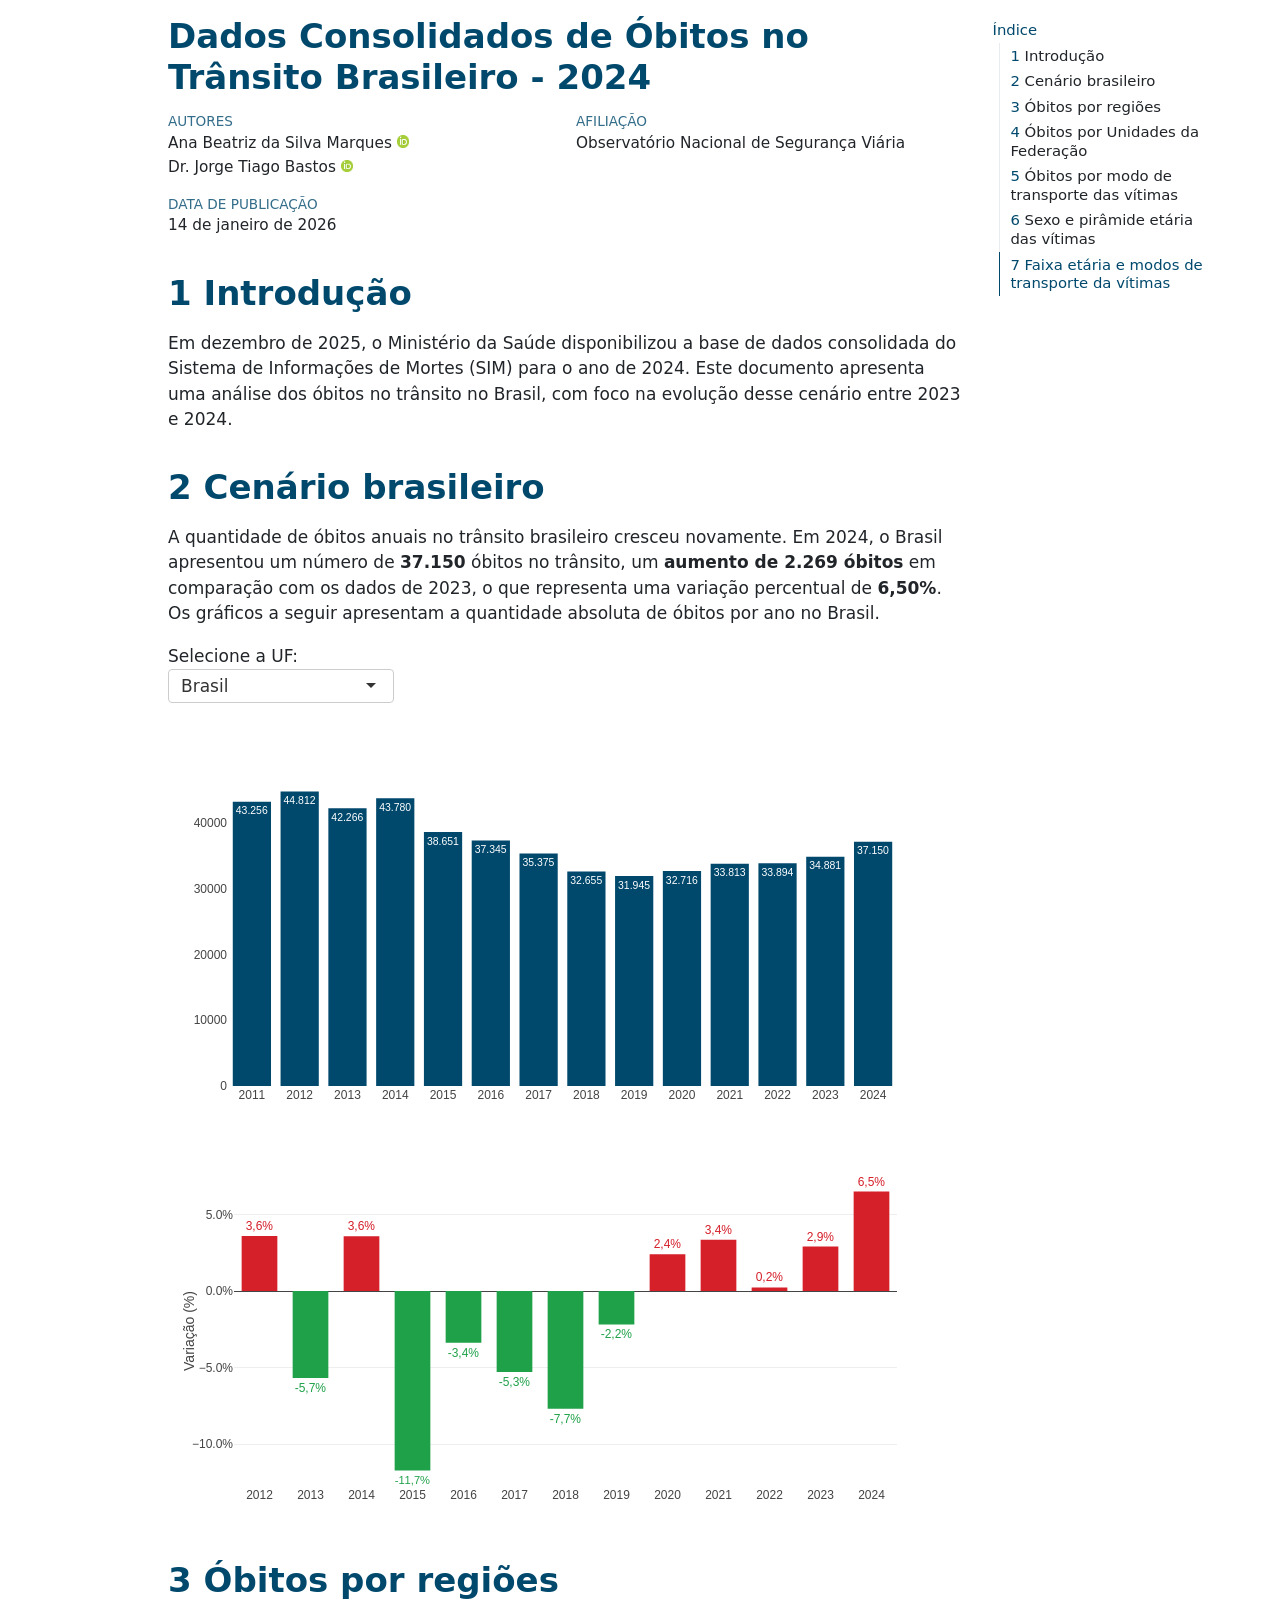
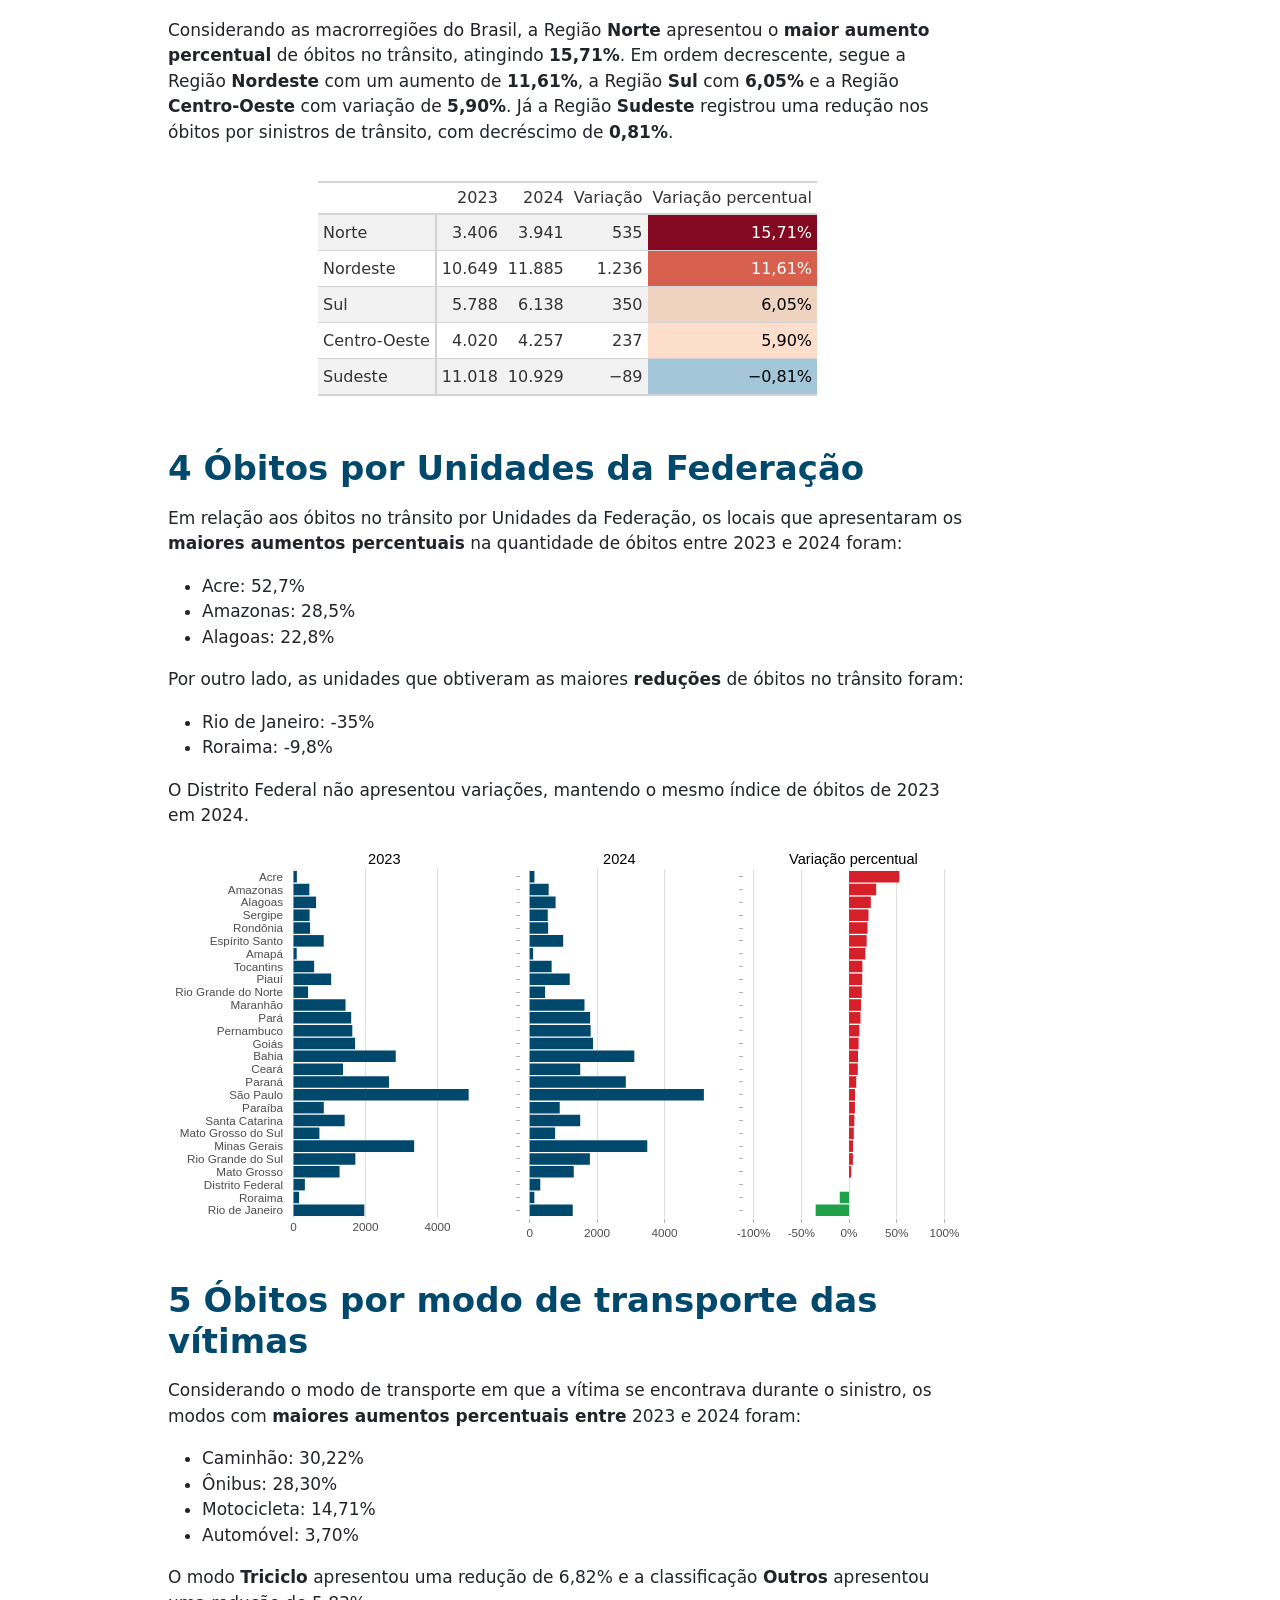
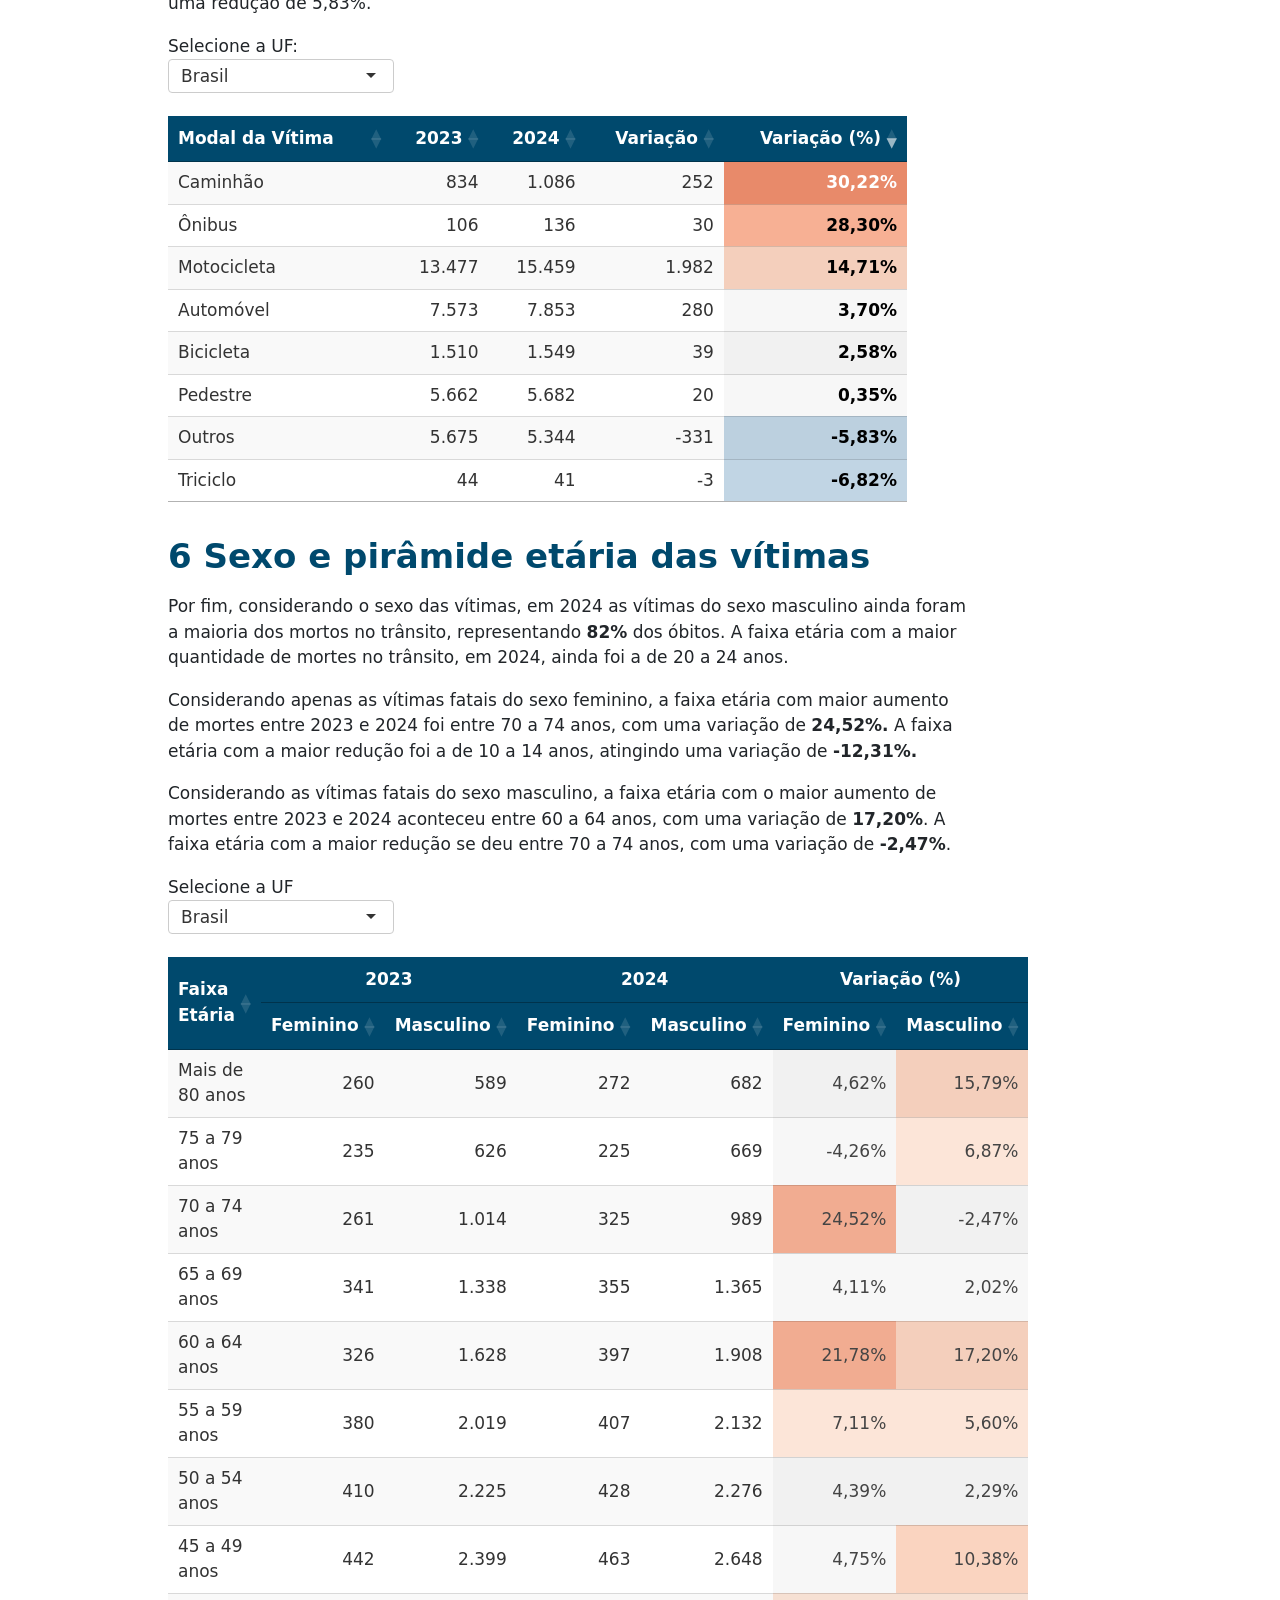
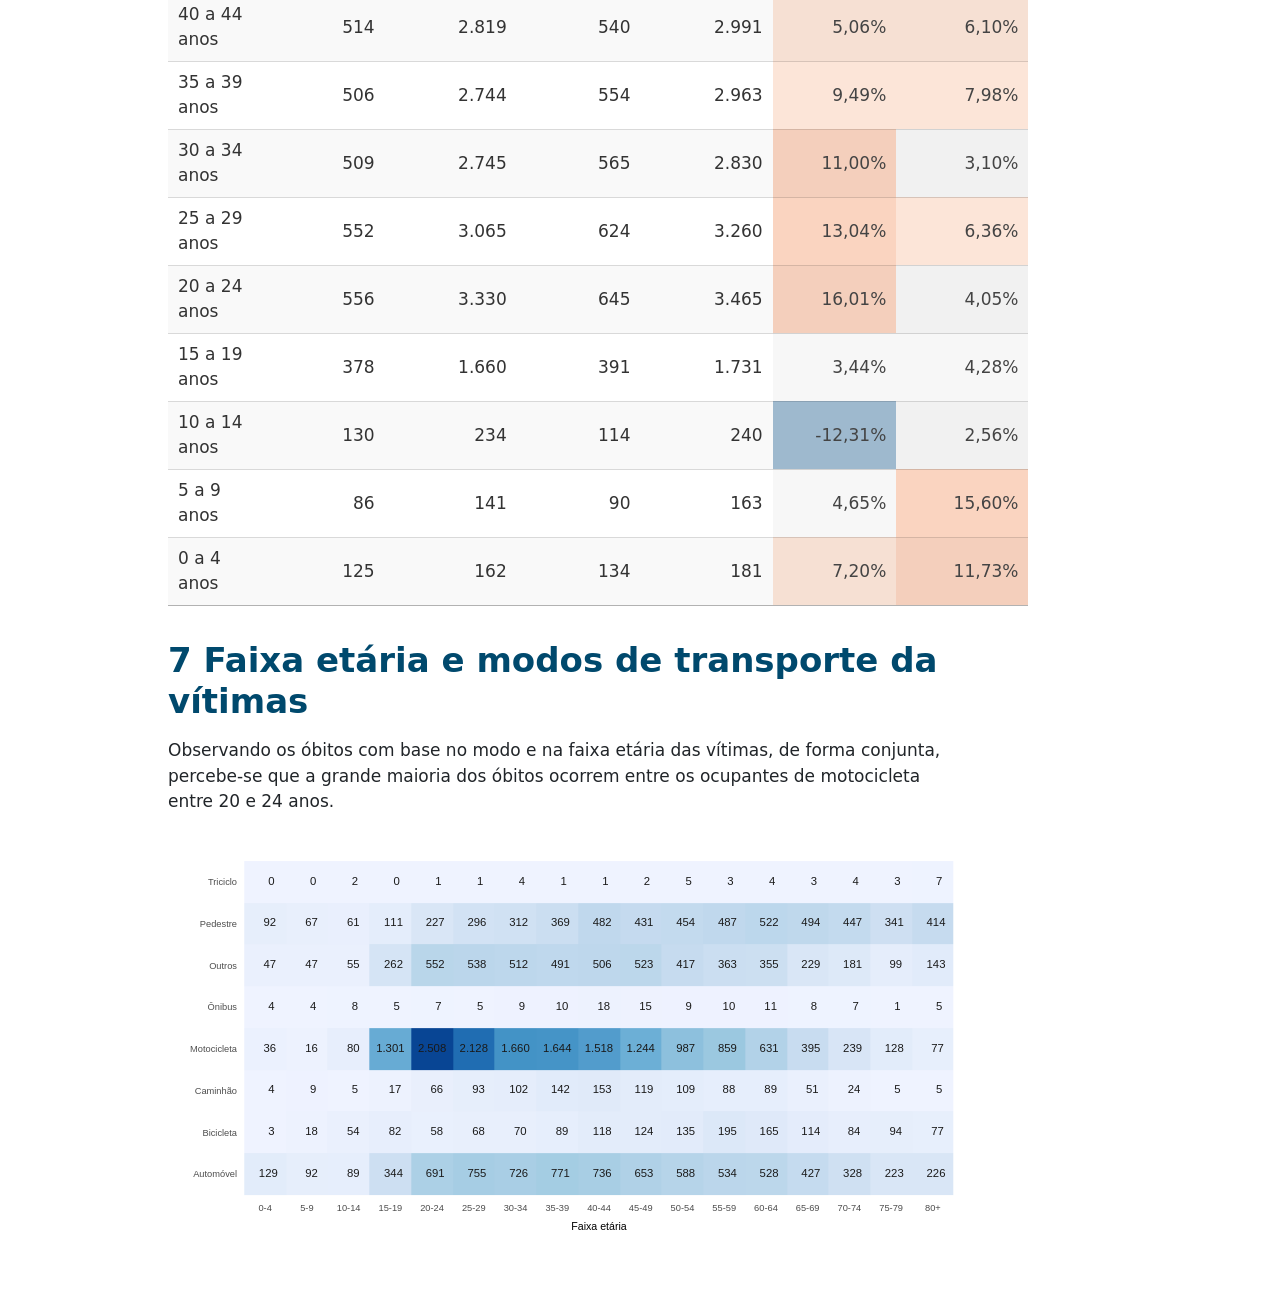
==== commit e3bf5c63: "Built site for gh-pages" ====
--- a/index.html
+++ b/index.html
@@ -109,7 +109,7 @@
     <div>
     <div class="quarto-title-meta-heading">Data de Publicação</div>
     <div class="quarto-title-meta-contents">
-      <p class="date">10 de fevereiro de 2026</p>
+      <p class="date">14 de janeiro de 2026</p>
     </div>
   </div>
   
@@ -172,18 +172,18 @@
     "Sergipe": ["25", "52", "79", "106", "133", "160", "187", "214", "241", "268", "295", "322", "349", "376"],
     "Tocantins": ["27", "54", "81", "108", "135", "162", "189", "216", "243", "270", "297", "324", "351", "378"]
   },
-  "group": ["SharedData3d31f70e"]
+  "group": ["SharedData270017b7"]
 }</script>
 </div>
 </div>
 </div>
 <div class="col-xs-12">
-<div class="plotly html-widget html-fill-item" id="htmlwidget-f83ab942742c0455cedc" style="width:100%;height:400px;"></div>
-<script type="application/json" data-for="htmlwidget-f83ab942742c0455cedc">{"x":{"visdat":{"1849579f51734":["function () ","plotlyVisDat"]},"cur_data":"1849579f51734","attrs":{"1849579f51734":{"x":{},"y":{},"elementId":"meu_grafico_onsv","alpha_stroke":1,"sizes":[10,100],"spans":[1,20],"type":"bar","marker":{"color":"#00496d"},"text":{},"textposition":"inside","textangle":0,"hoverinfo":"none","inherit":true}},"layout":{"margin":{"b":40,"l":60,"t":50,"r":10},"yaxis":{"domain":[0,1],"automargin":true,"title":"","showgrid":false,"zeroline":false,"tickformat":".0f","exponentformat":"none","separatethousands":true,"autorange":true},"xaxis":{"domain":[0,1],"automargin":true,"title":"","type":"category","categoryorder":"array","categoryarray":["2011","2012","2013","2014","2015","2016","2017","2018","2019","2020","2021","2022","2023","2024"]},"showlegend":false,"dragmode":"zoom","hovermode":"closest"},"source":"A","config":{"modeBarButtonsToAdd":["hoverclosest","hovercompare"],"showSendToCloud":false,"displayModeBar":false},"data":[{"x":["2011","2011","2011","2011","2011","2011","2011","2011","2011","2011","2011","2011","2011","2011","2011","2011","2011","2011","2011","2011","2011","2011","2011","2011","2011","2011","2011","2012","2012","2012","2012","2012","2012","2012","2012","2012","2012","2012","2012","2012","2012","2012","2012","2012","2012","2012","2012","2012","2012","2012","2012","2012","2012","2012","2013","2013","2013","2013","2013","2013","2013","2013","2013","2013","2013","2013","2013","2013","2013","2013","2013","2013","2013","2013","2013","2013","2013","2013","2013","2013","2013","2014","2014","2014","2014","2014","2014","2014","2014","2014","2014","2014","2014","2014","2014","2014","2014","2014","2014","2014","2014","2014","2014","2014","2014","2014","2014","2014","2015","2015","2015","2015","2015","2015","2015","2015","2015","2015","2015","2015","2015","2015","2015","2015","2015","2015","2015","2015","2015","2015","2015","2015","2015","2015","2015","2016","2016","2016","2016","2016","2016","2016","2016","2016","2016","2016","2016","2016","2016","2016","2016","2016","2016","2016","2016","2016","2016","2016","2016","2016","2016","2016","2017","2017","2017","2017","2017","2017","2017","2017","2017","2017","2017","2017","2017","2017","2017","2017","2017","2017","2017","2017","2017","2017","2017","2017","2017","2017","2017","2018","2018","2018","2018","2018","2018","2018","2018","2018","2018","2018","2018","2018","2018","2018","2018","2018","2018","2018","2018","2018","2018","2018","2018","2018","2018","2018","2019","2019","2019","2019","2019","2019","2019","2019","2019","2019","2019","2019","2019","2019","2019","2019","2019","2019","2019","2019","2019","2019","2019","2019","2019","2019","2019","2020","2020","2020","2020","2020","2020","2020","2020","2020","2020","2020","2020","2020","2020","2020","2020","2020","2020","2020","2020","2020","2020","2020","2020","2020","2020","2020","2021","2021","2021","2021","2021","2021","2021","2021","2021","2021","2021","2021","2021","2021","2021","2021","2021","2021","2021","2021","2021","2021","2021","2021","2021","2021","2021","2022","2022","2022","2022","2022","2022","2022","2022","2022","2022","2022","2022","2022","2022","2022","2022","2022","2022","2022","2022","2022","2022","2022","2022","2022","2022","2022","2023","2023","2023","2023","2023","2023","2023","2023","2023","2023","2023","2023","2023","2023","2023","2023","2023","2023","2023","2023","2023","2023","2023","2023","2023","2023","2023","2024","2024","2024","2024","2024","2024","2024","2024","2024","2024","2024","2024","2024","2024","2024","2024","2024","2024","2024","2024","2024","2024","2024","2024","2024","2024","2024","2011","2012","2013","2014","2015","2016","2017","2018","2019","2020","2021","2022","2023","2024"],"y":[164,859,153,508,2634,2053,642,1159,1842,1481,1083,859,4576,3365,792,1366,1969,1090,595,2070,2775,591,135,1997,590,7377,531,158,846,124,458,2845,2430,553,1186,2043,1676,1151,819,4451,3629,974,1529,2057,1204,602,2095,3047,668,149,1916,651,7003,548,129,783,115,453,2676,2343,542,1118,2004,1576,1201,836,4243,3168,1015,1560,1868,1203,610,2036,2680,540,151,1680,669,6564,503,138,831,130,459,2693,2613,555,1013,2110,1792,1169,859,4396,3076,972,1589,1922,1297,582,2012,2902,531,146,1851,535,7032,575,115,756,90,424,2257,2312,469,855,1864,1617,1056,680,3933,2678,1022,1570,1919,1173,587,1786,2197,507,166,1600,548,5923,547,126,735,96,418,2404,1980,465,844,1745,1664,1047,642,3589,2746,1010,1549,1907,1106,545,1768,2262,475,107,1508,469,5553,585,113,616,84,396,2345,1594,342,936,1664,1424,1034,605,3741,2543,899,1431,1703,1077,543,1845,2124,495,134,1483,420,5184,600,96,601,68,412,2085,1574,369,774,1534,1354,1095,562,3280,2433,854,1387,1593,992,526,1742,2038,381,96,1375,398,4549,487,112,607,84,398,2310,1355,338,757,1469,1268,1019,628,3227,2422,772,1362,1498,917,451,1637,1513,379,123,1434,398,4995,472,115,678,69,397,2306,1311,323,759,1578,1399,1112,630,3010,2451,797,1551,1551,952,438,1533,1793,413,128,1381,393,5158,490,95,644,97,412,2336,1307,307,813,1674,1401,1235,666,3278,2662,837,1470,1509,930,438,1684,1885,442,128,1406,397,5211,549,103,577,105,438,2474,1402,346,822,1729,1339,1220,671,3170,2718,847,1609,1469,918,392,1759,1931,475,157,1421,406,4847,549,93,626,88,439,2838,1374,315,839,1709,1444,1278,718,3350,2651,840,1601,1632,1045,404,1717,1965,459,154,1420,446,4864,572,142,769,103,564,3105,1500,315,994,1880,1626,1308,754,3489,2852,892,1793,1809,1189,458,1787,1278,548,139,1499,537,5168,652,43256,44812,42266,43780,38651,37345,35375,32655,31945,32716,33813,33894,34881,37150],"elementId":"meu_grafico_onsv","type":"bar","marker":{"color":"#00496d","line":{"color":"rgba(31,119,180,1)"}},"text":["164","859","153","508","2.634","2.053","642","1.159","1.842","1.481","1.083","859","4.576","3.365","792","1.366","1.969","1.090","595","2.070","2.775","591","135","1.997","590","7.377","531","158","846","124","458","2.845","2.430","553","1.186","2.043","1.676","1.151","819","4.451","3.629","974","1.529","2.057","1.204","602","2.095","3.047","668","149","1.916","651","7.003","548","129","783","115","453","2.676","2.343","542","1.118","2.004","1.576","1.201","836","4.243","3.168","1.015","1.560","1.868","1.203","610","2.036","2.680","540","151","1.680","669","6.564","503","138","831","130","459","2.693","2.613","555","1.013","2.110","1.792","1.169","859","4.396","3.076","972","1.589","1.922","1.297","582","2.012","2.902","531","146","1.851","535","7.032","575","115","756","90","424","2.257","2.312","469","855","1.864","1.617","1.056","680","3.933","2.678","1.022","1.570","1.919","1.173","587","1.786","2.197","507","166","1.600","548","5.923","547","126","735","96","418","2.404","1.980","465","844","1.745","1.664","1.047","642","3.589","2.746","1.010","1.549","1.907","1.106","545","1.768","2.262","475","107","1.508","469","5.553","585","113","616","84","396","2.345","1.594","342","936","1.664","1.424","1.034","605","3.741","2.543","899","1.431","1.703","1.077","543","1.845","2.124","495","134","1.483","420","5.184","600","96","601","68","412","2.085","1.574","369","774","1.534","1.354","1.095","562","3.280","2.433","854","1.387","1.593","992","526","1.742","2.038","381","96","1.375","398","4.549","487","112","607","84","398","2.310","1.355","338","757","1.469","1.268","1.019","628","3.227","2.422","772","1.362","1.498","917","451","1.637","1.513","379","123","1.434","398","4.995","472","115","678","69","397","2.306","1.311","323","759","1.578","1.399","1.112","630","3.010","2.451","797","1.551","1.551","952","438","1.533","1.793","413","128","1.381","393","5.158","490","95","644","97","412","2.336","1.307","307","813","1.674","1.401","1.235","666","3.278","2.662","837","1.470","1.509","930","438","1.684","1.885","442","128","1.406","397","5.211","549","103","577","105","438","2.474","1.402","346","822","1.729","1.339","1.220","671","3.170","2.718","847","1.609","1.469","918","392","1.759","1.931","475","157","1.421","406","4.847","549","93","626","88","439","2.838","1.374","315","839","1.709","1.444","1.278","718","3.350","2.651","840","1.601","1.632","1.045","404","1.717","1.965","459","154","1.420","446","4.864","572","142","769","103","564","3.105","1.500","315","994","1.880","1.626","1.308","754","3.489","2.852","892","1.793","1.809","1.189","458","1.787","1.278","548","139","1.499","537","5.168","652","43.256","44.812","42.266","43.780","38.651","37.345","35.375","32.655","31.945","32.716","33.813","33.894","34.881","37.150"],"textposition":["inside","inside","inside","inside","inside","inside","inside","inside","inside","inside","inside","inside","inside","inside","inside","inside","inside","inside","inside","inside","inside","inside","inside","inside","inside","inside","inside","inside","inside","inside","inside","inside","inside","inside","inside","inside","inside","inside","inside","inside","inside","inside","inside","inside","inside","inside","inside","inside","inside","inside","inside","inside","inside","inside","inside","inside","inside","inside","inside","inside","inside","inside","inside","inside","inside","inside","inside","inside","inside","inside","inside","inside","inside","inside","inside","inside","inside","inside","inside","inside","inside","inside","inside","inside","inside","inside","inside","inside","inside","inside","inside","inside","inside","inside","inside","inside","inside","inside","inside","inside","inside","inside","inside","inside","inside","inside","inside","inside","inside","inside","inside","inside","inside","inside","inside","inside","inside","inside","inside","inside","inside","inside","inside","inside","inside","inside","inside","inside","inside","inside","inside","inside","inside","inside","inside","inside","inside","inside","inside","inside","inside","inside","inside","inside","inside","inside","inside","inside","inside","inside","inside","inside","inside","inside","inside","inside","inside","inside","inside","inside","inside","inside","inside","inside","inside","inside","inside","inside","inside","inside","inside","inside","inside","inside","inside","inside","inside","inside","inside","inside","inside","inside","inside","inside","inside","inside","inside","inside","inside","inside","inside","inside","inside","inside","inside","inside","inside","inside","inside","inside","inside","inside","inside","inside","inside","inside","inside","inside","inside","inside","inside","inside","inside","inside","inside","inside","inside","inside","inside","inside","inside","inside","inside","inside","inside","inside","inside","inside","inside","inside","inside","inside","inside","inside","inside","inside","inside","inside","inside","inside","inside","inside","inside","inside","inside","inside","inside","inside","inside","inside","inside","inside","inside","inside","inside","inside","inside","inside","inside","inside","inside","inside","inside","inside","inside","inside","inside","inside","inside","inside","inside","inside","inside","inside","inside","inside","inside","inside","inside","inside","inside","inside","inside","inside","inside","inside","inside","inside","inside","inside","inside","inside","inside","inside","inside","inside","inside","inside","inside","inside","inside","inside","inside","inside","inside","inside","inside","inside","inside","inside","inside","inside","inside","inside","inside","inside","inside","inside","inside","inside","inside","inside","inside","inside","inside","inside","inside","inside","inside","inside","inside","inside","inside","inside","inside","inside","inside","inside","inside","inside","inside","inside","inside","inside","inside","inside","inside","inside","inside","inside","inside","inside","inside","inside","inside","inside","inside","inside","inside","inside","inside","inside","inside","inside","inside","inside","inside","inside","inside","inside","inside","inside","inside","inside","inside","inside","inside","inside","inside","inside","inside","inside","inside","inside","inside","inside","inside","inside","inside","inside","inside","inside"],"textangle":0,"hoverinfo":["none","none","none","none","none","none","none","none","none","none","none","none","none","none","none","none","none","none","none","none","none","none","none","none","none","none","none","none","none","none","none","none","none","none","none","none","none","none","none","none","none","none","none","none","none","none","none","none","none","none","none","none","none","none","none","none","none","none","none","none","none","none","none","none","none","none","none","none","none","none","none","none","none","none","none","none","none","none","none","none","none","none","none","none","none","none","none","none","none","none","none","none","none","none","none","none","none","none","none","none","none","none","none","none","none","none","none","none","none","none","none","none","none","none","none","none","none","none","none","none","none","none","none","none","none","none","none","none","none","none","none","none","none","none","none","none","none","none","none","none","none","none","none","none","none","none","none","none","none","none","none","none","none","none","none","none","none","none","none","none","none","none","none","none","none","none","none","none","none","none","none","none","none","none","none","none","none","none","none","none","none","none","none","none","none","none","none","none","none","none","none","none","none","none","none","none","none","none","none","none","none","none","none","none","none","none","none","none","none","none","none","none","none","none","none","none","none","none","none","none","none","none","none","none","none","none","none","none","none","none","none","none","none","none","none","none","none","none","none","none","none","none","none","none","none","none","none","none","none","none","none","none","none","none","none","none","none","none","none","none","none","none","none","none","none","none","none","none","none","none","none","none","none","none","none","none","none","none","none","none","none","none","none","none","none","none","none","none","none","none","none","none","none","none","none","none","none","none","none","none","none","none","none","none","none","none","none","none","none","none","none","none","none","none","none","none","none","none","none","none","none","none","none","none","none","none","none","none","none","none","none","none","none","none","none","none","none","none","none","none","none","none","none","none","none","none","none","none","none","none","none","none","none","none","none","none","none","none","none","none","none","none","none","none","none","none","none","none","none","none","none","none","none","none","none","none","none","none","none","none","none","none","none","none","none","none","none","none","none","none","none","none"],"key":["1","2","3","4","5","6","7","8","9","10","11","12","13","14","15","16","17","18","19","20","21","22","23","24","25","26","27","28","29","30","31","32","33","34","35","36","37","38","39","40","41","42","43","44","45","46","47","48","49","50","51","52","53","54","55","56","57","58","59","60","61","62","63","64","65","66","67","68","69","70","71","72","73","74","75","76","77","78","79","80","81","82","83","84","85","86","87","88","89","90","91","92","93","94","95","96","97","98","99","100","101","102","103","104","105","106","107","108","109","110","111","112","113","114","115","116","117","118","119","120","121","122","123","124","125","126","127","128","129","130","131","132","133","134","135","136","137","138","139","140","141","142","143","144","145","146","147","148","149","150","151","152","153","154","155","156","157","158","159","160","161","162","163","164","165","166","167","168","169","170","171","172","173","174","175","176","177","178","179","180","181","182","183","184","185","186","187","188","189","190","191","192","193","194","195","196","197","198","199","200","201","202","203","204","205","206","207","208","209","210","211","212","213","214","215","216","217","218","219","220","221","222","223","224","225","226","227","228","229","230","231","232","233","234","235","236","237","238","239","240","241","242","243","244","245","246","247","248","249","250","251","252","253","254","255","256","257","258","259","260","261","262","263","264","265","266","267","268","269","270","271","272","273","274","275","276","277","278","279","280","281","282","283","284","285","286","287","288","289","290","291","292","293","294","295","296","297","298","299","300","301","302","303","304","305","306","307","308","309","310","311","312","313","314","315","316","317","318","319","320","321","322","323","324","325","326","327","328","329","330","331","332","333","334","335","336","337","338","339","340","341","342","343","344","345","346","347","348","349","350","351","352","353","354","355","356","357","358","359","360","361","362","363","364","365","366","367","368","369","370","371","372","373","374","375","376","377","378","379","380","381","382","383","384","385","386","387","388","389","390","391","392"],"set":"SharedData3d31f70e","error_y":{"color":"rgba(31,119,180,1)"},"error_x":{"color":"rgba(31,119,180,1)"},"xaxis":"x","yaxis":"y","_isNestedKey":false,"frame":null}],"highlight":{"on":"plotly_click","persistent":false,"dynamic":false,"selectize":false,"opacityDim":0.20000000000000001,"selected":{"opacity":1},"debounce":0,"ctGroups":["SharedData3d31f70e"]},"shinyEvents":["plotly_hover","plotly_click","plotly_selected","plotly_relayout","plotly_brushed","plotly_brushing","plotly_clickannotation","plotly_doubleclick","plotly_deselect","plotly_afterplot","plotly_sunburstclick"],"base_url":"https://plot.ly"},"evals":[],"jsHooks":[]}</script>
+<div class="plotly html-widget html-fill-item" id="htmlwidget-b856caf543fe4b04ba23" style="width:100%;height:400px;"></div>
+<script type="application/json" data-for="htmlwidget-b856caf543fe4b04ba23">{"x":{"visdat":{"4f23092b169":["function () ","plotlyVisDat"]},"cur_data":"4f23092b169","attrs":{"4f23092b169":{"x":{},"y":{},"elementId":"meu_grafico_onsv","alpha_stroke":1,"sizes":[10,100],"spans":[1,20],"type":"bar","marker":{"color":"#00496d"},"text":{},"textposition":"inside","textangle":0,"hoverinfo":"none","inherit":true}},"layout":{"margin":{"b":40,"l":60,"t":50,"r":10},"yaxis":{"domain":[0,1],"automargin":true,"title":"","showgrid":false,"zeroline":false,"tickformat":".0f","exponentformat":"none","separatethousands":true,"autorange":true},"xaxis":{"domain":[0,1],"automargin":true,"title":"","type":"category","categoryorder":"array","categoryarray":["2011","2012","2013","2014","2015","2016","2017","2018","2019","2020","2021","2022","2023","2024"]},"showlegend":false,"dragmode":"zoom","hovermode":"closest"},"source":"A","config":{"modeBarButtonsToAdd":["hoverclosest","hovercompare"],"showSendToCloud":false,"displayModeBar":false},"data":[{"x":["2011","2011","2011","2011","2011","2011","2011","2011","2011","2011","2011","2011","2011","2011","2011","2011","2011","2011","2011","2011","2011","2011","2011","2011","2011","2011","2011","2012","2012","2012","2012","2012","2012","2012","2012","2012","2012","2012","2012","2012","2012","2012","2012","2012","2012","2012","2012","2012","2012","2012","2012","2012","2012","2012","2013","2013","2013","2013","2013","2013","2013","2013","2013","2013","2013","2013","2013","2013","2013","2013","2013","2013","2013","2013","2013","2013","2013","2013","2013","2013","2013","2014","2014","2014","2014","2014","2014","2014","2014","2014","2014","2014","2014","2014","2014","2014","2014","2014","2014","2014","2014","2014","2014","2014","2014","2014","2014","2014","2015","2015","2015","2015","2015","2015","2015","2015","2015","2015","2015","2015","2015","2015","2015","2015","2015","2015","2015","2015","2015","2015","2015","2015","2015","2015","2015","2016","2016","2016","2016","2016","2016","2016","2016","2016","2016","2016","2016","2016","2016","2016","2016","2016","2016","2016","2016","2016","2016","2016","2016","2016","2016","2016","2017","2017","2017","2017","2017","2017","2017","2017","2017","2017","2017","2017","2017","2017","2017","2017","2017","2017","2017","2017","2017","2017","2017","2017","2017","2017","2017","2018","2018","2018","2018","2018","2018","2018","2018","2018","2018","2018","2018","2018","2018","2018","2018","2018","2018","2018","2018","2018","2018","2018","2018","2018","2018","2018","2019","2019","2019","2019","2019","2019","2019","2019","2019","2019","2019","2019","2019","2019","2019","2019","2019","2019","2019","2019","2019","2019","2019","2019","2019","2019","2019","2020","2020","2020","2020","2020","2020","2020","2020","2020","2020","2020","2020","2020","2020","2020","2020","2020","2020","2020","2020","2020","2020","2020","2020","2020","2020","2020","2021","2021","2021","2021","2021","2021","2021","2021","2021","2021","2021","2021","2021","2021","2021","2021","2021","2021","2021","2021","2021","2021","2021","2021","2021","2021","2021","2022","2022","2022","2022","2022","2022","2022","2022","2022","2022","2022","2022","2022","2022","2022","2022","2022","2022","2022","2022","2022","2022","2022","2022","2022","2022","2022","2023","2023","2023","2023","2023","2023","2023","2023","2023","2023","2023","2023","2023","2023","2023","2023","2023","2023","2023","2023","2023","2023","2023","2023","2023","2023","2023","2024","2024","2024","2024","2024","2024","2024","2024","2024","2024","2024","2024","2024","2024","2024","2024","2024","2024","2024","2024","2024","2024","2024","2024","2024","2024","2024","2011","2012","2013","2014","2015","2016","2017","2018","2019","2020","2021","2022","2023","2024"],"y":[164,859,153,508,2634,2053,642,1159,1842,1481,1083,859,4576,3365,792,1366,1969,1090,595,2070,2775,591,135,1997,590,7377,531,158,846,124,458,2845,2430,553,1186,2043,1676,1151,819,4451,3629,974,1529,2057,1204,602,2095,3047,668,149,1916,651,7003,548,129,783,115,453,2676,2343,542,1118,2004,1576,1201,836,4243,3168,1015,1560,1868,1203,610,2036,2680,540,151,1680,669,6564,503,138,831,130,459,2693,2613,555,1013,2110,1792,1169,859,4396,3076,972,1589,1922,1297,582,2012,2902,531,146,1851,535,7032,575,115,756,90,424,2257,2312,469,855,1864,1617,1056,680,3933,2678,1022,1570,1919,1173,587,1786,2197,507,166,1600,548,5923,547,126,735,96,418,2404,1980,465,844,1745,1664,1047,642,3589,2746,1010,1549,1907,1106,545,1768,2262,475,107,1508,469,5553,585,113,616,84,396,2345,1594,342,936,1664,1424,1034,605,3741,2543,899,1431,1703,1077,543,1845,2124,495,134,1483,420,5184,600,96,601,68,412,2085,1574,369,774,1534,1354,1095,562,3280,2433,854,1387,1593,992,526,1742,2038,381,96,1375,398,4549,487,112,607,84,398,2310,1355,338,757,1469,1268,1019,628,3227,2422,772,1362,1498,917,451,1637,1513,379,123,1434,398,4995,472,115,678,69,397,2306,1311,323,759,1578,1399,1112,630,3010,2451,797,1551,1551,952,438,1533,1793,413,128,1381,393,5158,490,95,644,97,412,2336,1307,307,813,1674,1401,1235,666,3278,2662,837,1470,1509,930,438,1684,1885,442,128,1406,397,5211,549,103,577,105,438,2474,1402,346,822,1729,1339,1220,671,3170,2718,847,1609,1469,918,392,1759,1931,475,157,1421,406,4847,549,93,626,88,439,2838,1374,315,839,1709,1444,1278,718,3350,2651,840,1601,1632,1045,404,1717,1965,459,154,1420,446,4864,572,142,769,103,564,3105,1500,315,994,1880,1626,1308,754,3489,2852,892,1793,1809,1189,458,1787,1278,548,139,1499,537,5168,652,43256,44812,42266,43780,38651,37345,35375,32655,31945,32716,33813,33894,34881,37150],"elementId":"meu_grafico_onsv","type":"bar","marker":{"color":"#00496d","line":{"color":"rgba(31,119,180,1)"}},"text":["164","859","153","508","2.634","2.053","642","1.159","1.842","1.481","1.083","859","4.576","3.365","792","1.366","1.969","1.090","595","2.070","2.775","591","135","1.997","590","7.377","531","158","846","124","458","2.845","2.430","553","1.186","2.043","1.676","1.151","819","4.451","3.629","974","1.529","2.057","1.204","602","2.095","3.047","668","149","1.916","651","7.003","548","129","783","115","453","2.676","2.343","542","1.118","2.004","1.576","1.201","836","4.243","3.168","1.015","1.560","1.868","1.203","610","2.036","2.680","540","151","1.680","669","6.564","503","138","831","130","459","2.693","2.613","555","1.013","2.110","1.792","1.169","859","4.396","3.076","972","1.589","1.922","1.297","582","2.012","2.902","531","146","1.851","535","7.032","575","115","756","90","424","2.257","2.312","469","855","1.864","1.617","1.056","680","3.933","2.678","1.022","1.570","1.919","1.173","587","1.786","2.197","507","166","1.600","548","5.923","547","126","735","96","418","2.404","1.980","465","844","1.745","1.664","1.047","642","3.589","2.746","1.010","1.549","1.907","1.106","545","1.768","2.262","475","107","1.508","469","5.553","585","113","616","84","396","2.345","1.594","342","936","1.664","1.424","1.034","605","3.741","2.543","899","1.431","1.703","1.077","543","1.845","2.124","495","134","1.483","420","5.184","600","96","601","68","412","2.085","1.574","369","774","1.534","1.354","1.095","562","3.280","2.433","854","1.387","1.593","992","526","1.742","2.038","381","96","1.375","398","4.549","487","112","607","84","398","2.310","1.355","338","757","1.469","1.268","1.019","628","3.227","2.422","772","1.362","1.498","917","451","1.637","1.513","379","123","1.434","398","4.995","472","115","678","69","397","2.306","1.311","323","759","1.578","1.399","1.112","630","3.010","2.451","797","1.551","1.551","952","438","1.533","1.793","413","128","1.381","393","5.158","490","95","644","97","412","2.336","1.307","307","813","1.674","1.401","1.235","666","3.278","2.662","837","1.470","1.509","930","438","1.684","1.885","442","128","1.406","397","5.211","549","103","577","105","438","2.474","1.402","346","822","1.729","1.339","1.220","671","3.170","2.718","847","1.609","1.469","918","392","1.759","1.931","475","157","1.421","406","4.847","549","93","626","88","439","2.838","1.374","315","839","1.709","1.444","1.278","718","3.350","2.651","840","1.601","1.632","1.045","404","1.717","1.965","459","154","1.420","446","4.864","572","142","769","103","564","3.105","1.500","315","994","1.880","1.626","1.308","754","3.489","2.852","892","1.793","1.809","1.189","458","1.787","1.278","548","139","1.499","537","5.168","652","43.256","44.812","42.266","43.780","38.651","37.345","35.375","32.655","31.945","32.716","33.813","33.894","34.881","37.150"],"textposition":["inside","inside","inside","inside","inside","inside","inside","inside","inside","inside","inside","inside","inside","inside","inside","inside","inside","inside","inside","inside","inside","inside","inside","inside","inside","inside","inside","inside","inside","inside","inside","inside","inside","inside","inside","inside","inside","inside","inside","inside","inside","inside","inside","inside","inside","inside","inside","inside","inside","inside","inside","inside","inside","inside","inside","inside","inside","inside","inside","inside","inside","inside","inside","inside","inside","inside","inside","inside","inside","inside","inside","inside","inside","inside","inside","inside","inside","inside","inside","inside","inside","inside","inside","inside","inside","inside","inside","inside","inside","inside","inside","inside","inside","inside","inside","inside","inside","inside","inside","inside","inside","inside","inside","inside","inside","inside","inside","inside","inside","inside","inside","inside","inside","inside","inside","inside","inside","inside","inside","inside","inside","inside","inside","inside","inside","inside","inside","inside","inside","inside","inside","inside","inside","inside","inside","inside","inside","inside","inside","inside","inside","inside","inside","inside","inside","inside","inside","inside","inside","inside","inside","inside","inside","inside","inside","inside","inside","inside","inside","inside","inside","inside","inside","inside","inside","inside","inside","inside","inside","inside","inside","inside","inside","inside","inside","inside","inside","inside","inside","inside","inside","inside","inside","inside","inside","inside","inside","inside","inside","inside","inside","inside","inside","inside","inside","inside","inside","inside","inside","inside","inside","inside","inside","inside","inside","inside","inside","inside","inside","inside","inside","inside","inside","inside","inside","inside","inside","inside","inside","inside","inside","inside","inside","inside","inside","inside","inside","inside","inside","inside","inside","inside","inside","inside","inside","inside","inside","inside","inside","inside","inside","inside","inside","inside","inside","inside","inside","inside","inside","inside","inside","inside","inside","inside","inside","inside","inside","inside","inside","inside","inside","inside","inside","inside","inside","inside","inside","inside","inside","inside","inside","inside","inside","inside","inside","inside","inside","inside","inside","inside","inside","inside","inside","inside","inside","inside","inside","inside","inside","inside","inside","inside","inside","inside","inside","inside","inside","inside","inside","inside","inside","inside","inside","inside","inside","inside","inside","inside","inside","inside","inside","inside","inside","inside","inside","inside","inside","inside","inside","inside","inside","inside","inside","inside","inside","inside","inside","inside","inside","inside","inside","inside","inside","inside","inside","inside","inside","inside","inside","inside","inside","inside","inside","inside","inside","inside","inside","inside","inside","inside","inside","inside","inside","inside","inside","inside","inside","inside","inside","inside","inside","inside","inside","inside","inside","inside","inside","inside","inside","inside","inside","inside","inside","inside","inside","inside","inside","inside","inside","inside","inside","inside","inside","inside","inside","inside","inside","inside","inside","inside","inside","inside"],"textangle":0,"hoverinfo":["none","none","none","none","none","none","none","none","none","none","none","none","none","none","none","none","none","none","none","none","none","none","none","none","none","none","none","none","none","none","none","none","none","none","none","none","none","none","none","none","none","none","none","none","none","none","none","none","none","none","none","none","none","none","none","none","none","none","none","none","none","none","none","none","none","none","none","none","none","none","none","none","none","none","none","none","none","none","none","none","none","none","none","none","none","none","none","none","none","none","none","none","none","none","none","none","none","none","none","none","none","none","none","none","none","none","none","none","none","none","none","none","none","none","none","none","none","none","none","none","none","none","none","none","none","none","none","none","none","none","none","none","none","none","none","none","none","none","none","none","none","none","none","none","none","none","none","none","none","none","none","none","none","none","none","none","none","none","none","none","none","none","none","none","none","none","none","none","none","none","none","none","none","none","none","none","none","none","none","none","none","none","none","none","none","none","none","none","none","none","none","none","none","none","none","none","none","none","none","none","none","none","none","none","none","none","none","none","none","none","none","none","none","none","none","none","none","none","none","none","none","none","none","none","none","none","none","none","none","none","none","none","none","none","none","none","none","none","none","none","none","none","none","none","none","none","none","none","none","none","none","none","none","none","none","none","none","none","none","none","none","none","none","none","none","none","none","none","none","none","none","none","none","none","none","none","none","none","none","none","none","none","none","none","none","none","none","none","none","none","none","none","none","none","none","none","none","none","none","none","none","none","none","none","none","none","none","none","none","none","none","none","none","none","none","none","none","none","none","none","none","none","none","none","none","none","none","none","none","none","none","none","none","none","none","none","none","none","none","none","none","none","none","none","none","none","none","none","none","none","none","none","none","none","none","none","none","none","none","none","none","none","none","none","none","none","none","none","none","none","none","none","none","none","none","none","none","none","none","none","none","none","none","none","none","none","none","none","none","none","none","none"],"key":["1","2","3","4","5","6","7","8","9","10","11","12","13","14","15","16","17","18","19","20","21","22","23","24","25","26","27","28","29","30","31","32","33","34","35","36","37","38","39","40","41","42","43","44","45","46","47","48","49","50","51","52","53","54","55","56","57","58","59","60","61","62","63","64","65","66","67","68","69","70","71","72","73","74","75","76","77","78","79","80","81","82","83","84","85","86","87","88","89","90","91","92","93","94","95","96","97","98","99","100","101","102","103","104","105","106","107","108","109","110","111","112","113","114","115","116","117","118","119","120","121","122","123","124","125","126","127","128","129","130","131","132","133","134","135","136","137","138","139","140","141","142","143","144","145","146","147","148","149","150","151","152","153","154","155","156","157","158","159","160","161","162","163","164","165","166","167","168","169","170","171","172","173","174","175","176","177","178","179","180","181","182","183","184","185","186","187","188","189","190","191","192","193","194","195","196","197","198","199","200","201","202","203","204","205","206","207","208","209","210","211","212","213","214","215","216","217","218","219","220","221","222","223","224","225","226","227","228","229","230","231","232","233","234","235","236","237","238","239","240","241","242","243","244","245","246","247","248","249","250","251","252","253","254","255","256","257","258","259","260","261","262","263","264","265","266","267","268","269","270","271","272","273","274","275","276","277","278","279","280","281","282","283","284","285","286","287","288","289","290","291","292","293","294","295","296","297","298","299","300","301","302","303","304","305","306","307","308","309","310","311","312","313","314","315","316","317","318","319","320","321","322","323","324","325","326","327","328","329","330","331","332","333","334","335","336","337","338","339","340","341","342","343","344","345","346","347","348","349","350","351","352","353","354","355","356","357","358","359","360","361","362","363","364","365","366","367","368","369","370","371","372","373","374","375","376","377","378","379","380","381","382","383","384","385","386","387","388","389","390","391","392"],"set":"SharedData270017b7","error_y":{"color":"rgba(31,119,180,1)"},"error_x":{"color":"rgba(31,119,180,1)"},"xaxis":"x","yaxis":"y","_isNestedKey":false,"frame":null}],"highlight":{"on":"plotly_click","persistent":false,"dynamic":false,"selectize":false,"opacityDim":0.20000000000000001,"selected":{"opacity":1},"debounce":0,"ctGroups":["SharedData270017b7"]},"shinyEvents":["plotly_hover","plotly_click","plotly_selected","plotly_relayout","plotly_brushed","plotly_brushing","plotly_clickannotation","plotly_doubleclick","plotly_deselect","plotly_afterplot","plotly_sunburstclick"],"base_url":"https://plot.ly"},"evals":[],"jsHooks":[]}</script>
 </div>
 <div class="col-xs-12">
-<div class="plotly html-widget html-fill-item" id="htmlwidget-0762179fa6408764a4f8" style="width:100%;height:400px;"></div>
-<script type="application/json" data-for="htmlwidget-0762179fa6408764a4f8">{"x":{"visdat":{"1849549c69579":["function () ","plotlyVisDat"]},"cur_data":"1849549c69579","attrs":{"1849549c69579":{"x":{},"y":{},"elementId":"grafico_var_final","alpha_stroke":1,"sizes":[10,100],"spans":[1,20],"type":"bar","color":{},"colors":["#d51f29","#1fa149"],"text":{},"textposition":"outside","hoverinfo":"text","cliponaxis":false,"width":0.69999999999999996,"inherit":true}},"layout":{"margin":{"b":40,"l":60,"t":50,"r":10},"yaxis":{"domain":[0,1],"automargin":true,"tickformat":".1%","title":"Variação (%)","showgrid":true,"zeroline":true},"xaxis":{"domain":[0,1],"automargin":true,"title":"","type":"category","categoryorder":"array","categoryarray":["2012","2013","2014","2015","2016","2017","2018","2019","2020","2021","2022","2023","2024"]},"showlegend":false,"dragmode":"zoom","hovermode":"closest"},"source":"A","config":{"modeBarButtonsToAdd":["hoverclosest","hovercompare"],"showSendToCloud":false,"displayModeBar":false},"data":[{"x":["2012","2012","2012","2012","2012","2012","2012","2012","2012","2012","2012","2012","2012","2012","2012","2012","2012","2012","2013","2013","2013","2013","2013","2013","2013","2014","2014","2014","2014","2014","2014","2014","2014","2014","2014","2014","2014","2014","2014","2014","2014","2014","2014","2015","2015","2015","2015","2016","2016","2016","2016","2016","2016","2016","2017","2017","2017","2017","2017","2017","2018","2018","2018","2019","2019","2019","2019","2019","2019","2019","2019","2020","2020","2020","2020","2020","2020","2020","2020","2020","2020","2020","2020","2020","2020","2020","2020","2020","2021","2021","2021","2021","2021","2021","2021","2021","2021","2021","2021","2021","2021","2021","2021","2021","2021","2021","2022","2022","2022","2022","2022","2022","2022","2022","2022","2022","2022","2022","2022","2022","2022","2022","2022","2022","2023","2023","2023","2023","2023","2023","2023","2023","2023","2023","2023","2023","2023","2023","2023","2024","2024","2024","2024","2024","2024","2024","2024","2024","2024","2024","2024","2024","2024","2024","2024","2024","2024","2024","2024","2024","2024","2024","2024","2012","2014","2020","2021","2022","2023","2024"],"y":[0.080106302201974178,0.18363370677057964,0.023295944779982744,0.10912052117263844,0.13166779203241052,0.062788550323176359,0.078454680534918275,0.22979797979797981,0.11932650073206442,0.044692737430167599,0.10458715596330276,0.011764705882352941,0.012077294685990338,0.098018018018018016,0.13028764805414553,0.1037037037037037,0.10338983050847457,0.032015065913370999,0.043440486533449174,0.020757020757020756,0.042094455852156057,0.020274689339437543,0.013289036544850499,0.013422818791946308,0.027649769585253458,0.069767441860465115,0.061302681992337162,0.13043478260869565,0.013245033112582781,0.0063527653213751867,0.11523687580025609,0.023985239852398525,0.05289421157684631,0.13705583756345177,0.02751196172248804,0.036059391939665328,0.01858974358974359,0.028907922912205567,0.07813798836242726,0.082835820895522383,0.10178571428571428,0.071297989031078604,0.14314115308151093,0.051440329218106998,0.0085910652920962206,0.13698630136986301,0.024299065420560748,0.095652173913043481,0.066666666666666666,0.065130704474966772,0.029066171923314781,0.025392083644510829,0.029585798816568046,0.069469835466179158,0.10900473933649289,0.042351629980495957,0.043552036199095021,0.042105263157894736,0.25233644859813081,0.02564102564102564,0.040404040404040407,0.078947368421052627,0.058994197292069631,0.16666666666666666,0.0099833610648918467,0.23529411764705882,0.1079136690647482,0.11743772241992882,0.28125,0.042909090909090911,0.098043526049681251,0.026785714285714284,0.11696869851729819,0.0026420079260237781,0.074200136147038798,0.10331230283911672,0.091265947006869477,0.0031847133757961785,0.011973575557390587,0.032383419689119168,0.13876651982378854,0.035380507343124167,0.038167938931297711,0.18506278916060806,0.089709762532981532,0.04065040650406504,0.032632632632632635,0.038135593220338986,0.40579710144927539,0.037783375314861464,0.013009540329575022,0.071146245059288543,0.060836501901140684,0.0014295925661186562,0.11061151079136691,0.057142857142857141,0.089036544850498334,0.086087311301509595,0.050188205771643665,0.09849967384213959,0.051310652537646405,0.070217917675544791,0.018102824040550327,0.010178117048346057,0.010275300504071345,0.12040816326530612,0.084210526315789472,0.08247422680412371,0.063106796116504854,0.059075342465753425,0.07268553940321347,0.12703583061889251,0.01107011070110701,0.032855436081242535,0.0075075075075075074,0.021036814425244178,0.011947431302270013,0.094557823129251706,0.04453681710213777,0.02440318302387268,0.074660633484162894,0.2265625,0.010668563300142247,0.022670025188916875,0.084922010398613523,0.0022831050228310501,0.1471301535974131,0.020681265206812651,0.078416728902165792,0.047540983606557376,0.070044709388971685,0.056782334384858045,0.11095983662355344,0.1383442265795207,0.030612244897959183,0.017607457276022784,0.098522167487684734,0.0035073241180111408,0.041894353369763208,0.5268817204301075,0.22843450479233227,0.17045454545454544,0.2847380410022779,0.094080338266384775,0.091703056768558958,0.18474374255065554,0.10005851375073142,0.12603878116343489,0.023474178403755867,0.050139275766016712,0.041492537313432838,0.075820445115050927,0.061904761904761907,0.11992504684572143,0.10845588235294118,0.13779904306220095,0.13366336633663367,0.040768782760629001,0.19389978213507625,0.055633802816901411,0.20403587443946189,0.0625,0.13986013986013987,0.035971888292953579,0.035820754270572089,0.024135232430740335,0.033530994009047563,0.0023955283470854403,0.029120198265179677,0.065049740546429285],"elementId":"grafico_var_final","type":"bar","text":["8,0%","18,4%","2,3%","10,9%","13,2%","6,3%","7,8%","23,0%","11,9%","4,5%","10,5%","1,2%","1,2%","9,8%","13,0%","10,4%","10,3%","3,2%","4,3%","2,1%","4,2%","2,0%","1,3%","1,3%","2,8%","7,0%","6,1%","13,0%","1,3%","0,6%","11,5%","2,4%","5,3%","13,7%","2,8%","3,6%","1,9%","2,9%","7,8%","8,3%","10,2%","7,1%","14,3%","5,1%","0,9%","13,7%","2,4%","9,6%","6,7%","6,5%","2,9%","2,5%","3,0%","6,9%","10,9%","4,2%","4,4%","4,2%","25,2%","2,6%","4,0%","7,9%","5,9%","16,7%","1,0%","23,5%","10,8%","11,7%","28,1%","4,3%","9,8%","2,7%","11,7%","0,3%","7,4%","10,3%","9,1%","0,3%","1,2%","3,2%","13,9%","3,5%","3,8%","18,5%","9,0%","4,1%","3,3%","3,8%","40,6%","3,8%","1,3%","7,1%","6,1%","0,1%","11,1%","5,7%","8,9%","8,6%","5,0%","9,8%","5,1%","7,0%","1,8%","1,0%","1,0%","12,0%","8,4%","8,2%","6,3%","5,9%","7,3%","12,7%","1,1%","3,3%","0,8%","2,1%","1,2%","9,5%","4,5%","2,4%","7,5%","22,7%","1,1%","2,3%","8,5%","0,2%","14,7%","2,1%","7,8%","4,8%","7,0%","5,7%","11,1%","13,8%","3,1%","1,8%","9,9%","0,4%","4,2%","52,7%","22,8%","17,0%","28,5%","9,4%","9,2%","18,5%","10,0%","12,6%","2,3%","5,0%","4,1%","7,6%","6,2%","12,0%","10,8%","13,8%","13,4%","4,1%","19,4%","5,6%","20,4%","6,2%","14,0%","3,6%","3,6%","2,4%","3,4%","0,2%","2,9%","6,5%"],"textposition":["outside","outside","outside","outside","outside","outside","outside","outside","outside","outside","outside","outside","outside","outside","outside","outside","outside","outside","outside","outside","outside","outside","outside","outside","outside","outside","outside","outside","outside","outside","outside","outside","outside","outside","outside","outside","outside","outside","outside","outside","outside","outside","outside","outside","outside","outside","outside","outside","outside","outside","outside","outside","outside","outside","outside","outside","outside","outside","outside","outside","outside","outside","outside","outside","outside","outside","outside","outside","outside","outside","outside","outside","outside","outside","outside","outside","outside","outside","outside","outside","outside","outside","outside","outside","outside","outside","outside","outside","outside","outside","outside","outside","outside","outside","outside","outside","outside","outside","outside","outside","outside","outside","outside","outside","outside","outside","outside","outside","outside","outside","outside","outside","outside","outside","outside","outside","outside","outside","outside","outside","outside","outside","outside","outside","outside","outside","outside","outside","outside","outside","outside","outside","outside","outside","outside","outside","outside","outside","outside","outside","outside","outside","outside","outside","outside","outside","outside","outside","outside","outside","outside","outside","outside","outside","outside","outside","outside","outside","outside","outside","outside","outside","outside","outside","outside","outside","outside","outside","outside","outside"],"hoverinfo":["text","text","text","text","text","text","text","text","text","text","text","text","text","text","text","text","text","text","text","text","text","text","text","text","text","text","text","text","text","text","text","text","text","text","text","text","text","text","text","text","text","text","text","text","text","text","text","text","text","text","text","text","text","text","text","text","text","text","text","text","text","text","text","text","text","text","text","text","text","text","text","text","text","text","text","text","text","text","text","text","text","text","text","text","text","text","text","text","text","text","text","text","text","text","text","text","text","text","text","text","text","text","text","text","text","text","text","text","text","text","text","text","text","text","text","text","text","text","text","text","text","text","text","text","text","text","text","text","text","text","text","text","text","text","text","text","text","text","text","text","text","text","text","text","text","text","text","text","text","text","text","text","text","text","text","text","text","text","text","text","text","text","text","text","text","text","text","text","text","text"],"cliponaxis":false,"width":[0.69999999999999996,0.69999999999999996,0.69999999999999996,0.69999999999999996,0.69999999999999996,0.69999999999999996,0.69999999999999996,0.69999999999999996,0.69999999999999996,0.69999999999999996,0.69999999999999996,0.69999999999999996,0.69999999999999996,0.69999999999999996,0.69999999999999996,0.69999999999999996,0.69999999999999996,0.69999999999999996,0.69999999999999996,0.69999999999999996,0.69999999999999996,0.69999999999999996,0.69999999999999996,0.69999999999999996,0.69999999999999996,0.69999999999999996,0.69999999999999996,0.69999999999999996,0.69999999999999996,0.69999999999999996,0.69999999999999996,0.69999999999999996,0.69999999999999996,0.69999999999999996,0.69999999999999996,0.69999999999999996,0.69999999999999996,0.69999999999999996,0.69999999999999996,0.69999999999999996,0.69999999999999996,0.69999999999999996,0.69999999999999996,0.69999999999999996,0.69999999999999996,0.69999999999999996,0.69999999999999996,0.69999999999999996,0.69999999999999996,0.69999999999999996,0.69999999999999996,0.69999999999999996,0.69999999999999996,0.69999999999999996,0.69999999999999996,0.69999999999999996,0.69999999999999996,0.69999999999999996,0.69999999999999996,0.69999999999999996,0.69999999999999996,0.69999999999999996,0.69999999999999996,0.69999999999999996,0.69999999999999996,0.69999999999999996,0.69999999999999996,0.69999999999999996,0.69999999999999996,0.69999999999999996,0.69999999999999996,0.69999999999999996,0.69999999999999996,0.69999999999999996,0.69999999999999996,0.69999999999999996,0.69999999999999996,0.69999999999999996,0.69999999999999996,0.69999999999999996,0.69999999999999996,0.69999999999999996,0.69999999999999996,0.69999999999999996,0.69999999999999996,0.69999999999999996,0.69999999999999996,0.69999999999999996,0.69999999999999996,0.69999999999999996,0.69999999999999996,0.69999999999999996,0.69999999999999996,0.69999999999999996,0.69999999999999996,0.69999999999999996,0.69999999999999996,0.69999999999999996,0.69999999999999996,0.69999999999999996,0.69999999999999996,0.69999999999999996,0.69999999999999996,0.69999999999999996,0.69999999999999996,0.69999999999999996,0.69999999999999996,0.69999999999999996,0.69999999999999996,0.69999999999999996,0.69999999999999996,0.69999999999999996,0.69999999999999996,0.69999999999999996,0.69999999999999996,0.69999999999999996,0.69999999999999996,0.69999999999999996,0.69999999999999996,0.69999999999999996,0.69999999999999996,0.69999999999999996,0.69999999999999996,0.69999999999999996,0.69999999999999996,0.69999999999999996,0.69999999999999996,0.69999999999999996,0.69999999999999996,0.69999999999999996,0.69999999999999996,0.69999999999999996,0.69999999999999996,0.69999999999999996,0.69999999999999996,0.69999999999999996,0.69999999999999996,0.69999999999999996,0.69999999999999996,0.69999999999999996,0.69999999999999996,0.69999999999999996,0.69999999999999996,0.69999999999999996,0.69999999999999996,0.69999999999999996,0.69999999999999996,0.69999999999999996,0.69999999999999996,0.69999999999999996,0.69999999999999996,0.69999999999999996,0.69999999999999996,0.69999999999999996,0.69999999999999996,0.69999999999999996,0.69999999999999996,0.69999999999999996,0.69999999999999996,0.69999999999999996,0.69999999999999996,0.69999999999999996,0.69999999999999996,0.69999999999999996,0.69999999999999996,0.69999999999999996,0.69999999999999996,0.69999999999999996,0.69999999999999996,0.69999999999999996],"key":["32","33","35","36","37","38","41","42","43","44","45","46","47","48","49","50","52","54","65","66","69","70","73","77","79","82","83","84","85","86","87","88","90","91","93","94","97","98","99","102","105","107","108","123","127","131","133","136","138","140","145","149","156","162","170","175","182","184","185","189","193","196","200","217","218","219","221","228","239","240","242","244","245","251","252","253","254","255","257","258","259","260","261","264","265","266","269","270","273","274","275","278","279","280","281","282","283","284","285","290","291","292","294","295","296","297","298","300","301","302","303","304","305","306","309","311","312","313","317","318","319","320","321","322","326","328","329","332","334","335","336","337","341","342","343","345","349","350","351","352","353","354","355","356","357","359","360","361","362","363","364","365","366","367","368","369","370","371","373","375","376","377","378","380","382","388","389","390","391","392"],"set":"SharedData3d31f70e","name":"Aumento","marker":{"color":"rgba(213,31,41,1)","line":{"color":"rgba(213,31,41,1)"}},"textfont":{"color":"rgba(213,31,41,1)"},"error_y":{"color":"rgba(213,31,41,1)"},"error_x":{"color":"rgba(213,31,41,1)"},"xaxis":"x","yaxis":"y","_isNestedKey":false,"frame":null},{"x":["2012","2012","2012","2012","2012","2012","2012","2012","2012","2013","2013","2013","2013","2013","2013","2013","2013","2013","2013","2013","2013","2013","2013","2013","2013","2013","2013","2013","2013","2014","2014","2014","2014","2014","2014","2014","2014","2014","2015","2015","2015","2015","2015","2015","2015","2015","2015","2015","2015","2015","2015","2015","2015","2015","2015","2015","2015","2015","2015","2015","2015","2016","2016","2016","2016","2016","2016","2016","2016","2016","2016","2016","2016","2016","2016","2016","2016","2016","2016","2016","2016","2017","2017","2017","2017","2017","2017","2017","2017","2017","2017","2017","2017","2017","2017","2017","2017","2017","2017","2017","2017","2017","2018","2018","2018","2018","2018","2018","2018","2018","2018","2018","2018","2018","2018","2018","2018","2018","2018","2018","2018","2018","2018","2018","2018","2018","2019","2019","2019","2019","2019","2019","2019","2019","2019","2019","2019","2019","2019","2019","2019","2019","2019","2019","2019","2020","2020","2020","2020","2020","2020","2020","2020","2020","2020","2021","2021","2021","2021","2021","2021","2021","2021","2021","2022","2022","2022","2022","2022","2022","2022","2022","2022","2023","2023","2023","2023","2023","2023","2023","2023","2023","2023","2023","2023","2024","2024","2024","2013","2015","2016","2017","2018","2019"],"y":[-0.036585365853658534,-0.015133876600698487,-0.18954248366013071,-0.098425196850393706,-0.13862928348909656,-0.046565774155995346,-0.027316433566433568,-0.040560841261892841,-0.050698115765216212,-0.18354430379746836,-0.074468085106382975,-0.072580645161290328,-0.010917030567685589,-0.059402460456942002,-0.03580246913580247,-0.019891500904159132,-0.05733558178752108,-0.01908957415565345,-0.059665871121718374,-0.046731071669287798,-0.12703224028658033,-0.091881380651434127,-0.00083056478405315617,-0.028162291169451074,-0.12044634066294715,-0.19161676646706588,-0.12317327766179541,-0.06268741967728117,-0.08211678832116788,-0.093917710196779969,-0.026644462947543714,-0.02904040404040404,-0.042364532019704436,-0.045901639344262293,-0.011787819253438114,-0.016666666666666666,-0.033112582781456956,-0.20029895366218237,-0.16666666666666666,-0.090252707581227443,-0.30769230769230771,-0.076252723311546838,-0.16190122539918306,-0.11519326444699579,-0.15495495495495495,-0.15597235932872655,-0.11658767772511848,-0.09765625,-0.096663815226689473,-0.20838183934807916,-0.10532302092811648,-0.12938881664499349,-0.011957205789804909,-0.0015608740894901144,-0.095605242868157289,-0.11232604373757456,-0.24293590627153688,-0.04519774011299435,-0.13560237709346298,-0.15770762229806598,-0.048695652173913043,-0.027777777777777776,-0.014150943396226415,-0.14359861591695502,-0.0085287846481876331,-0.012865497076023392,-0.063841201716738197,-0.0085227272727272721,-0.055882352941176473,-0.087465039410119502,-0.011741682974559686,-0.01337579617834395,-0.0062532569046378321,-0.057118499573742543,-0.071550255536626917,-0.010078387458006719,-0.063116370808678504,-0.35542168674698793,-0.057500000000000002,-0.14416058394160583,-0.062468343744723959,-0.10317460317460317,-0.16190476190476191,-0.125,-0.052631578947368418,-0.024542429284525789,-0.19494949494949496,-0.26451612903225807,-0.046418338108882524,-0.14423076923076922,-0.012416427889207259,-0.05763239875389408,-0.073925710123816463,-0.1099009900990099,-0.076178179470626217,-0.10697430519140011,-0.026220614828209764,-0.003669724770642202,-0.061007957559681698,-0.016578249336870028,-0.1044776119402985,-0.066450567260940036,-0.15044247787610621,-0.024350649350649352,-0.19047619047619047,-0.11087420042643924,-0.012547051442910916,-0.17307692307692307,-0.078125,-0.049157303370786519,-0.071074380165289261,-0.12322908313285218,-0.043255996854109323,-0.050055617352614018,-0.030747728860936407,-0.064591896652965358,-0.078922934076137416,-0.031307550644567222,-0.055826558265582658,-0.040489642184557438,-0.23030303030303031,-0.28358208955223879,-0.072825354012137564,-0.052380952380952382,-0.12249228395061729,-0.18833333333333332,-0.033980582524271843,-0.13913595933926304,-0.084010840108401083,-0.021963824289405683,-0.042372881355932202,-0.063515509601181686,-0.069406392694063929,-0.016158536585365854,-0.0045211672831894784,-0.096018735362997654,-0.018024513338139869,-0.05963590709353421,-0.075604838709677422,-0.14258555133079848,-0.060275545350172217,-0.25760549558390577,-0.0052493438320209973,0,-0.030800821355236138,-0.17857142857142858,-0.0025125628140703518,-0.0017316017316017316,-0.03247232472324723,-0.044378698224852069,-0.067245119305856832,-0.028824833702882482,-0.063530849114233359,-0.036959553695955369,-0.012562814070351759,-0.17391304347826086,-0.050147492625368731,-0.0030511060259344014,-0.049535603715170282,-0.052224371373307543,-0.027079303675048357,-0.023109243697478993,0,0,-0.10403726708074534,-0.044254104211277658,-0.012145748987854251,-0.032946918852959119,-0.026507620941020542,-0.012903225806451613,-0.1050228310502283,-0.069852235655344458,0,-0.097087378640776698,-0.16190476190476191,-0.019971469329529243,-0.089595375722543349,-0.01156737998843262,-0.024650478292862398,-0.0082644628099173556,-0.004972032318210068,-0.023877202956225127,-0.033684210526315789,-0.019108280254777069,-0.00070372976776917663,0,-0.34961832061068704,-0.097402597402597407,-0.056815138802106577,-0.11715395157606213,-0.033789552663579206,-0.052751372339001207,-0.076890459363957595,-0.021742459041494411],"elementId":"grafico_var_final","type":"bar","text":["-3,7%","-1,5%","-19,0%","-9,8%","-13,9%","-4,7%","-2,7%","-4,1%","-5,1%","-18,4%","-7,4%","-7,3%","-1,1%","-5,9%","-3,6%","-2,0%","-5,7%","-1,9%","-6,0%","-4,7%","-12,7%","-9,2%","-0,1%","-2,8%","-12,0%","-19,2%","-12,3%","-6,3%","-8,2%","-9,4%","-2,7%","-2,9%","-4,2%","-4,6%","-1,2%","-1,7%","-3,3%","-20,0%","-16,7%","-9,0%","-30,8%","-7,6%","-16,2%","-11,5%","-15,5%","-15,6%","-11,7%","-9,8%","-9,7%","-20,8%","-10,5%","-12,9%","-1,2%","-0,2%","-9,6%","-11,2%","-24,3%","-4,5%","-13,6%","-15,8%","-4,9%","-2,8%","-1,4%","-14,4%","-0,9%","-1,3%","-6,4%","-0,9%","-5,6%","-8,7%","-1,2%","-1,3%","-0,6%","-5,7%","-7,2%","-1,0%","-6,3%","-35,5%","-5,8%","-14,4%","-6,2%","-10,3%","-16,2%","-12,5%","-5,3%","-2,5%","-19,5%","-26,5%","-4,6%","-14,4%","-1,2%","-5,8%","-7,4%","-11,0%","-7,6%","-10,7%","-2,6%","-0,4%","-6,1%","-1,7%","-10,4%","-6,6%","-15,0%","-2,4%","-19,0%","-11,1%","-1,3%","-17,3%","-7,8%","-4,9%","-7,1%","-12,3%","-4,3%","-5,0%","-3,1%","-6,5%","-7,9%","-3,1%","-5,6%","-4,0%","-23,0%","-28,4%","-7,3%","-5,2%","-12,2%","-18,8%","-3,4%","-13,9%","-8,4%","-2,2%","-4,2%","-6,4%","-6,9%","-1,6%","-0,5%","-9,6%","-1,8%","-6,0%","-7,6%","-14,3%","-6,0%","-25,8%","-0,5%","0,0%","-3,1%","-17,9%","-0,3%","-0,2%","-3,2%","-4,4%","-6,7%","-2,9%","-6,4%","-3,7%","-1,3%","-17,4%","-5,0%","-0,3%","-5,0%","-5,2%","-2,7%","-2,3%","0,0%","0,0%","-10,4%","-4,4%","-1,2%","-3,3%","-2,7%","-1,3%","-10,5%","-7,0%","0,0%","-9,7%","-16,2%","-2,0%","-9,0%","-1,2%","-2,5%","-0,8%","-0,5%","-2,4%","-3,4%","-1,9%","-0,1%","0,0%","-35,0%","-9,7%","-5,7%","-11,7%","-3,4%","-5,3%","-7,7%","-2,2%"],"textposition":["outside","outside","outside","outside","outside","outside","outside","outside","outside","outside","outside","outside","outside","outside","outside","outside","outside","outside","outside","outside","outside","outside","outside","outside","outside","outside","outside","outside","outside","outside","outside","outside","outside","outside","outside","outside","outside","outside","outside","outside","outside","outside","outside","outside","outside","outside","outside","outside","outside","outside","outside","outside","outside","outside","outside","outside","outside","outside","outside","outside","outside","outside","outside","outside","outside","outside","outside","outside","outside","outside","outside","outside","outside","outside","outside","outside","outside","outside","outside","outside","outside","outside","outside","outside","outside","outside","outside","outside","outside","outside","outside","outside","outside","outside","outside","outside","outside","outside","outside","outside","outside","outside","outside","outside","outside","outside","outside","outside","outside","outside","outside","outside","outside","outside","outside","outside","outside","outside","outside","outside","outside","outside","outside","outside","outside","outside","outside","outside","outside","outside","outside","outside","outside","outside","outside","outside","outside","outside","outside","outside","outside","outside","outside","outside","outside","outside","outside","outside","outside","outside","outside","outside","outside","outside","outside","outside","outside","outside","outside","outside","outside","outside","outside","outside","outside","outside","outside","outside","outside","outside","outside","outside","outside","outside","outside","outside","outside","outside","outside","outside","outside","outside","outside","outside","outside","outside","outside","outside","outside","outside","outside","outside","outside","outside"],"hoverinfo":["text","text","text","text","text","text","text","text","text","text","text","text","text","text","text","text","text","text","text","text","text","text","text","text","text","text","text","text","text","text","text","text","text","text","text","text","text","text","text","text","text","text","text","text","text","text","text","text","text","text","text","text","text","text","text","text","text","text","text","text","text","text","text","text","text","text","text","text","text","text","text","text","text","text","text","text","text","text","text","text","text","text","text","text","text","text","text","text","text","text","text","text","text","text","text","text","text","text","text","text","text","text","text","text","text","text","text","text","text","text","text","text","text","text","text","text","text","text","text","text","text","text","text","text","text","text","text","text","text","text","text","text","text","text","text","text","text","text","text","text","text","text","text","text","text","text","text","text","text","text","text","text","text","text","text","text","text","text","text","text","text","text","text","text","text","text","text","text","text","text","text","text","text","text","text","text","text","text","text","text","text","text","text","text","text","text","text","text","text","text","text","text","text","text"],"cliponaxis":false,"width":[0.69999999999999996,0.69999999999999996,0.69999999999999996,0.69999999999999996,0.69999999999999996,0.69999999999999996,0.69999999999999996,0.69999999999999996,0.69999999999999996,0.69999999999999996,0.69999999999999996,0.69999999999999996,0.69999999999999996,0.69999999999999996,0.69999999999999996,0.69999999999999996,0.69999999999999996,0.69999999999999996,0.69999999999999996,0.69999999999999996,0.69999999999999996,0.69999999999999996,0.69999999999999996,0.69999999999999996,0.69999999999999996,0.69999999999999996,0.69999999999999996,0.69999999999999996,0.69999999999999996,0.69999999999999996,0.69999999999999996,0.69999999999999996,0.69999999999999996,0.69999999999999996,0.69999999999999996,0.69999999999999996,0.69999999999999996,0.69999999999999996,0.69999999999999996,0.69999999999999996,0.69999999999999996,0.69999999999999996,0.69999999999999996,0.69999999999999996,0.69999999999999996,0.69999999999999996,0.69999999999999996,0.69999999999999996,0.69999999999999996,0.69999999999999996,0.69999999999999996,0.69999999999999996,0.69999999999999996,0.69999999999999996,0.69999999999999996,0.69999999999999996,0.69999999999999996,0.69999999999999996,0.69999999999999996,0.69999999999999996,0.69999999999999996,0.69999999999999996,0.69999999999999996,0.69999999999999996,0.69999999999999996,0.69999999999999996,0.69999999999999996,0.69999999999999996,0.69999999999999996,0.69999999999999996,0.69999999999999996,0.69999999999999996,0.69999999999999996,0.69999999999999996,0.69999999999999996,0.69999999999999996,0.69999999999999996,0.69999999999999996,0.69999999999999996,0.69999999999999996,0.69999999999999996,0.69999999999999996,0.69999999999999996,0.69999999999999996,0.69999999999999996,0.69999999999999996,0.69999999999999996,0.69999999999999996,0.69999999999999996,0.69999999999999996,0.69999999999999996,0.69999999999999996,0.69999999999999996,0.69999999999999996,0.69999999999999996,0.69999999999999996,0.69999999999999996,0.69999999999999996,0.69999999999999996,0.69999999999999996,0.69999999999999996,0.69999999999999996,0.69999999999999996,0.69999999999999996,0.69999999999999996,0.69999999999999996,0.69999999999999996,0.69999999999999996,0.69999999999999996,0.69999999999999996,0.69999999999999996,0.69999999999999996,0.69999999999999996,0.69999999999999996,0.69999999999999996,0.69999999999999996,0.69999999999999996,0.69999999999999996,0.69999999999999996,0.69999999999999996,0.69999999999999996,0.69999999999999996,0.69999999999999996,0.69999999999999996,0.69999999999999996,0.69999999999999996,0.69999999999999996,0.69999999999999996,0.69999999999999996,0.69999999999999996,0.69999999999999996,0.69999999999999996,0.69999999999999996,0.69999999999999996,0.69999999999999996,0.69999999999999996,0.69999999999999996,0.69999999999999996,0.69999999999999996,0.69999999999999996,0.69999999999999996,0.69999999999999996,0.69999999999999996,0.69999999999999996,0.69999999999999996,0.69999999999999996,0.69999999999999996,0.69999999999999996,0.69999999999999996,0.69999999999999996,0.69999999999999996,0.69999999999999996,0.69999999999999996,0.69999999999999996,0.69999999999999996,0.69999999999999996,0.69999999999999996,0.69999999999999996,0.69999999999999996,0.69999999999999996,0.69999999999999996,0.69999999999999996,0.69999999999999996,0.69999999999999996,0.69999999999999996,0.69999999999999996,0.69999999999999996,0.69999999999999996,0.69999999999999996,0.69999999999999996,0.69999999999999996,0.69999999999999996,0.69999999999999996,0.69999999999999996,0.69999999999999996,0.69999999999999996,0.69999999999999996,0.69999999999999996,0.69999999999999996,0.69999999999999996,0.69999999999999996,0.69999999999999996,0.69999999999999996,0.69999999999999996,0.69999999999999996,0.69999999999999996,0.69999999999999996,0.69999999999999996,0.69999999999999996,0.69999999999999996,0.69999999999999996,0.69999999999999996,0.69999999999999996,0.69999999999999996],"key":["28","29","30","31","34","39","40","51","53","55","56","57","58","59","60","61","62","63","64","67","68","71","72","74","75","76","78","80","81","89","92","95","96","100","101","103","104","106","109","110","111","112","113","114","115","116","117","118","119","120","121","122","124","125","126","128","129","130","132","134","135","137","139","141","142","143","144","146","147","148","150","151","152","153","154","155","157","158","159","160","161","163","164","165","166","167","168","169","171","172","173","174","176","177","178","179","180","181","183","186","187","188","190","191","192","194","195","197","198","199","201","202","203","204","205","206","207","208","209","210","211","212","213","214","215","216","220","222","223","224","225","226","227","229","230","231","232","233","234","235","236","237","238","241","243","246","247","248","249","250","256","262","263","267","268","271","272","276","277","286","287","288","289","293","299","307","308","310","314","315","316","323","324","325","327","330","331","333","338","339","340","344","346","347","348","358","372","374","381","383","384","385","386","387"],"set":"SharedData3d31f70e","name":"Queda","marker":{"color":"rgba(31,161,73,1)","line":{"color":"rgba(31,161,73,1)"}},"textfont":{"color":"rgba(31,161,73,1)"},"error_y":{"color":"rgba(31,161,73,1)"},"error_x":{"color":"rgba(31,161,73,1)"},"xaxis":"x","yaxis":"y","_isNestedKey":false,"frame":null}],"highlight":{"on":"plotly_click","persistent":false,"dynamic":false,"selectize":false,"opacityDim":0.20000000000000001,"selected":{"opacity":1},"debounce":0,"ctGroups":["SharedData3d31f70e"]},"shinyEvents":["plotly_hover","plotly_click","plotly_selected","plotly_relayout","plotly_brushed","plotly_brushing","plotly_clickannotation","plotly_doubleclick","plotly_deselect","plotly_afterplot","plotly_sunburstclick"],"base_url":"https://plot.ly"},"evals":[],"jsHooks":[]}</script>
+<div class="plotly html-widget html-fill-item" id="htmlwidget-96319e9a3cf9b6ddf34e" style="width:100%;height:400px;"></div>
+<script type="application/json" data-for="htmlwidget-96319e9a3cf9b6ddf34e">{"x":{"visdat":{"4f26ebd7d68":["function () ","plotlyVisDat"]},"cur_data":"4f26ebd7d68","attrs":{"4f26ebd7d68":{"x":{},"y":{},"elementId":"grafico_var_final","alpha_stroke":1,"sizes":[10,100],"spans":[1,20],"type":"bar","color":{},"colors":["#d51f29","#1fa149"],"text":{},"textposition":"outside","hoverinfo":"text","cliponaxis":false,"width":0.69999999999999996,"inherit":true}},"layout":{"margin":{"b":40,"l":60,"t":50,"r":10},"yaxis":{"domain":[0,1],"automargin":true,"tickformat":".1%","title":"Variação (%)","showgrid":true,"zeroline":true},"xaxis":{"domain":[0,1],"automargin":true,"title":"","type":"category","categoryorder":"array","categoryarray":["2012","2013","2014","2015","2016","2017","2018","2019","2020","2021","2022","2023","2024"]},"showlegend":false,"dragmode":"zoom","hovermode":"closest"},"source":"A","config":{"modeBarButtonsToAdd":["hoverclosest","hovercompare"],"showSendToCloud":false,"displayModeBar":false},"data":[{"x":["2012","2012","2012","2012","2012","2012","2012","2012","2012","2012","2012","2012","2012","2012","2012","2012","2012","2012","2013","2013","2013","2013","2013","2013","2013","2014","2014","2014","2014","2014","2014","2014","2014","2014","2014","2014","2014","2014","2014","2014","2014","2014","2014","2015","2015","2015","2015","2016","2016","2016","2016","2016","2016","2016","2017","2017","2017","2017","2017","2017","2018","2018","2018","2019","2019","2019","2019","2019","2019","2019","2019","2020","2020","2020","2020","2020","2020","2020","2020","2020","2020","2020","2020","2020","2020","2020","2020","2020","2021","2021","2021","2021","2021","2021","2021","2021","2021","2021","2021","2021","2021","2021","2021","2021","2021","2021","2022","2022","2022","2022","2022","2022","2022","2022","2022","2022","2022","2022","2022","2022","2022","2022","2022","2022","2023","2023","2023","2023","2023","2023","2023","2023","2023","2023","2023","2023","2023","2023","2023","2024","2024","2024","2024","2024","2024","2024","2024","2024","2024","2024","2024","2024","2024","2024","2024","2024","2024","2024","2024","2024","2024","2024","2024","2012","2014","2020","2021","2022","2023","2024"],"y":[0.080106302201974178,0.18363370677057964,0.023295944779982744,0.10912052117263844,0.13166779203241052,0.062788550323176359,0.078454680534918275,0.22979797979797981,0.11932650073206442,0.044692737430167599,0.10458715596330276,0.011764705882352941,0.012077294685990338,0.098018018018018016,0.13028764805414553,0.1037037037037037,0.10338983050847457,0.032015065913370999,0.043440486533449174,0.020757020757020756,0.042094455852156057,0.020274689339437543,0.013289036544850499,0.013422818791946308,0.027649769585253458,0.069767441860465115,0.061302681992337162,0.13043478260869565,0.013245033112582781,0.0063527653213751867,0.11523687580025609,0.023985239852398525,0.05289421157684631,0.13705583756345177,0.02751196172248804,0.036059391939665328,0.01858974358974359,0.028907922912205567,0.07813798836242726,0.082835820895522383,0.10178571428571428,0.071297989031078604,0.14314115308151093,0.051440329218106998,0.0085910652920962206,0.13698630136986301,0.024299065420560748,0.095652173913043481,0.066666666666666666,0.065130704474966772,0.029066171923314781,0.025392083644510829,0.029585798816568046,0.069469835466179158,0.10900473933649289,0.042351629980495957,0.043552036199095021,0.042105263157894736,0.25233644859813081,0.02564102564102564,0.040404040404040407,0.078947368421052627,0.058994197292069631,0.16666666666666666,0.0099833610648918467,0.23529411764705882,0.1079136690647482,0.11743772241992882,0.28125,0.042909090909090911,0.098043526049681251,0.026785714285714284,0.11696869851729819,0.0026420079260237781,0.074200136147038798,0.10331230283911672,0.091265947006869477,0.0031847133757961785,0.011973575557390587,0.032383419689119168,0.13876651982378854,0.035380507343124167,0.038167938931297711,0.18506278916060806,0.089709762532981532,0.04065040650406504,0.032632632632632635,0.038135593220338986,0.40579710144927539,0.037783375314861464,0.013009540329575022,0.071146245059288543,0.060836501901140684,0.0014295925661186562,0.11061151079136691,0.057142857142857141,0.089036544850498334,0.086087311301509595,0.050188205771643665,0.09849967384213959,0.051310652537646405,0.070217917675544791,0.018102824040550327,0.010178117048346057,0.010275300504071345,0.12040816326530612,0.084210526315789472,0.08247422680412371,0.063106796116504854,0.059075342465753425,0.07268553940321347,0.12703583061889251,0.01107011070110701,0.032855436081242535,0.0075075075075075074,0.021036814425244178,0.011947431302270013,0.094557823129251706,0.04453681710213777,0.02440318302387268,0.074660633484162894,0.2265625,0.010668563300142247,0.022670025188916875,0.084922010398613523,0.0022831050228310501,0.1471301535974131,0.020681265206812651,0.078416728902165792,0.047540983606557376,0.070044709388971685,0.056782334384858045,0.11095983662355344,0.1383442265795207,0.030612244897959183,0.017607457276022784,0.098522167487684734,0.0035073241180111408,0.041894353369763208,0.5268817204301075,0.22843450479233227,0.17045454545454544,0.2847380410022779,0.094080338266384775,0.091703056768558958,0.18474374255065554,0.10005851375073142,0.12603878116343489,0.023474178403755867,0.050139275766016712,0.041492537313432838,0.075820445115050927,0.061904761904761907,0.11992504684572143,0.10845588235294118,0.13779904306220095,0.13366336633663367,0.040768782760629001,0.19389978213507625,0.055633802816901411,0.20403587443946189,0.0625,0.13986013986013987,0.035971888292953579,0.035820754270572089,0.024135232430740335,0.033530994009047563,0.0023955283470854403,0.029120198265179677,0.065049740546429285],"elementId":"grafico_var_final","type":"bar","text":["8,0%","18,4%","2,3%","10,9%","13,2%","6,3%","7,8%","23,0%","11,9%","4,5%","10,5%","1,2%","1,2%","9,8%","13,0%","10,4%","10,3%","3,2%","4,3%","2,1%","4,2%","2,0%","1,3%","1,3%","2,8%","7,0%","6,1%","13,0%","1,3%","0,6%","11,5%","2,4%","5,3%","13,7%","2,8%","3,6%","1,9%","2,9%","7,8%","8,3%","10,2%","7,1%","14,3%","5,1%","0,9%","13,7%","2,4%","9,6%","6,7%","6,5%","2,9%","2,5%","3,0%","6,9%","10,9%","4,2%","4,4%","4,2%","25,2%","2,6%","4,0%","7,9%","5,9%","16,7%","1,0%","23,5%","10,8%","11,7%","28,1%","4,3%","9,8%","2,7%","11,7%","0,3%","7,4%","10,3%","9,1%","0,3%","1,2%","3,2%","13,9%","3,5%","3,8%","18,5%","9,0%","4,1%","3,3%","3,8%","40,6%","3,8%","1,3%","7,1%","6,1%","0,1%","11,1%","5,7%","8,9%","8,6%","5,0%","9,8%","5,1%","7,0%","1,8%","1,0%","1,0%","12,0%","8,4%","8,2%","6,3%","5,9%","7,3%","12,7%","1,1%","3,3%","0,8%","2,1%","1,2%","9,5%","4,5%","2,4%","7,5%","22,7%","1,1%","2,3%","8,5%","0,2%","14,7%","2,1%","7,8%","4,8%","7,0%","5,7%","11,1%","13,8%","3,1%","1,8%","9,9%","0,4%","4,2%","52,7%","22,8%","17,0%","28,5%","9,4%","9,2%","18,5%","10,0%","12,6%","2,3%","5,0%","4,1%","7,6%","6,2%","12,0%","10,8%","13,8%","13,4%","4,1%","19,4%","5,6%","20,4%","6,2%","14,0%","3,6%","3,6%","2,4%","3,4%","0,2%","2,9%","6,5%"],"textposition":["outside","outside","outside","outside","outside","outside","outside","outside","outside","outside","outside","outside","outside","outside","outside","outside","outside","outside","outside","outside","outside","outside","outside","outside","outside","outside","outside","outside","outside","outside","outside","outside","outside","outside","outside","outside","outside","outside","outside","outside","outside","outside","outside","outside","outside","outside","outside","outside","outside","outside","outside","outside","outside","outside","outside","outside","outside","outside","outside","outside","outside","outside","outside","outside","outside","outside","outside","outside","outside","outside","outside","outside","outside","outside","outside","outside","outside","outside","outside","outside","outside","outside","outside","outside","outside","outside","outside","outside","outside","outside","outside","outside","outside","outside","outside","outside","outside","outside","outside","outside","outside","outside","outside","outside","outside","outside","outside","outside","outside","outside","outside","outside","outside","outside","outside","outside","outside","outside","outside","outside","outside","outside","outside","outside","outside","outside","outside","outside","outside","outside","outside","outside","outside","outside","outside","outside","outside","outside","outside","outside","outside","outside","outside","outside","outside","outside","outside","outside","outside","outside","outside","outside","outside","outside","outside","outside","outside","outside","outside","outside","outside","outside","outside","outside","outside","outside","outside","outside","outside","outside"],"hoverinfo":["text","text","text","text","text","text","text","text","text","text","text","text","text","text","text","text","text","text","text","text","text","text","text","text","text","text","text","text","text","text","text","text","text","text","text","text","text","text","text","text","text","text","text","text","text","text","text","text","text","text","text","text","text","text","text","text","text","text","text","text","text","text","text","text","text","text","text","text","text","text","text","text","text","text","text","text","text","text","text","text","text","text","text","text","text","text","text","text","text","text","text","text","text","text","text","text","text","text","text","text","text","text","text","text","text","text","text","text","text","text","text","text","text","text","text","text","text","text","text","text","text","text","text","text","text","text","text","text","text","text","text","text","text","text","text","text","text","text","text","text","text","text","text","text","text","text","text","text","text","text","text","text","text","text","text","text","text","text","text","text","text","text","text","text","text","text","text","text","text","text"],"cliponaxis":false,"width":[0.69999999999999996,0.69999999999999996,0.69999999999999996,0.69999999999999996,0.69999999999999996,0.69999999999999996,0.69999999999999996,0.69999999999999996,0.69999999999999996,0.69999999999999996,0.69999999999999996,0.69999999999999996,0.69999999999999996,0.69999999999999996,0.69999999999999996,0.69999999999999996,0.69999999999999996,0.69999999999999996,0.69999999999999996,0.69999999999999996,0.69999999999999996,0.69999999999999996,0.69999999999999996,0.69999999999999996,0.69999999999999996,0.69999999999999996,0.69999999999999996,0.69999999999999996,0.69999999999999996,0.69999999999999996,0.69999999999999996,0.69999999999999996,0.69999999999999996,0.69999999999999996,0.69999999999999996,0.69999999999999996,0.69999999999999996,0.69999999999999996,0.69999999999999996,0.69999999999999996,0.69999999999999996,0.69999999999999996,0.69999999999999996,0.69999999999999996,0.69999999999999996,0.69999999999999996,0.69999999999999996,0.69999999999999996,0.69999999999999996,0.69999999999999996,0.69999999999999996,0.69999999999999996,0.69999999999999996,0.69999999999999996,0.69999999999999996,0.69999999999999996,0.69999999999999996,0.69999999999999996,0.69999999999999996,0.69999999999999996,0.69999999999999996,0.69999999999999996,0.69999999999999996,0.69999999999999996,0.69999999999999996,0.69999999999999996,0.69999999999999996,0.69999999999999996,0.69999999999999996,0.69999999999999996,0.69999999999999996,0.69999999999999996,0.69999999999999996,0.69999999999999996,0.69999999999999996,0.69999999999999996,0.69999999999999996,0.69999999999999996,0.69999999999999996,0.69999999999999996,0.69999999999999996,0.69999999999999996,0.69999999999999996,0.69999999999999996,0.69999999999999996,0.69999999999999996,0.69999999999999996,0.69999999999999996,0.69999999999999996,0.69999999999999996,0.69999999999999996,0.69999999999999996,0.69999999999999996,0.69999999999999996,0.69999999999999996,0.69999999999999996,0.69999999999999996,0.69999999999999996,0.69999999999999996,0.69999999999999996,0.69999999999999996,0.69999999999999996,0.69999999999999996,0.69999999999999996,0.69999999999999996,0.69999999999999996,0.69999999999999996,0.69999999999999996,0.69999999999999996,0.69999999999999996,0.69999999999999996,0.69999999999999996,0.69999999999999996,0.69999999999999996,0.69999999999999996,0.69999999999999996,0.69999999999999996,0.69999999999999996,0.69999999999999996,0.69999999999999996,0.69999999999999996,0.69999999999999996,0.69999999999999996,0.69999999999999996,0.69999999999999996,0.69999999999999996,0.69999999999999996,0.69999999999999996,0.69999999999999996,0.69999999999999996,0.69999999999999996,0.69999999999999996,0.69999999999999996,0.69999999999999996,0.69999999999999996,0.69999999999999996,0.69999999999999996,0.69999999999999996,0.69999999999999996,0.69999999999999996,0.69999999999999996,0.69999999999999996,0.69999999999999996,0.69999999999999996,0.69999999999999996,0.69999999999999996,0.69999999999999996,0.69999999999999996,0.69999999999999996,0.69999999999999996,0.69999999999999996,0.69999999999999996,0.69999999999999996,0.69999999999999996,0.69999999999999996,0.69999999999999996,0.69999999999999996,0.69999999999999996,0.69999999999999996,0.69999999999999996,0.69999999999999996,0.69999999999999996,0.69999999999999996,0.69999999999999996,0.69999999999999996,0.69999999999999996,0.69999999999999996,0.69999999999999996,0.69999999999999996,0.69999999999999996],"key":["32","33","35","36","37","38","41","42","43","44","45","46","47","48","49","50","52","54","65","66","69","70","73","77","79","82","83","84","85","86","87","88","90","91","93","94","97","98","99","102","105","107","108","123","127","131","133","136","138","140","145","149","156","162","170","175","182","184","185","189","193","196","200","217","218","219","221","228","239","240","242","244","245","251","252","253","254","255","257","258","259","260","261","264","265","266","269","270","273","274","275","278","279","280","281","282","283","284","285","290","291","292","294","295","296","297","298","300","301","302","303","304","305","306","309","311","312","313","317","318","319","320","321","322","326","328","329","332","334","335","336","337","341","342","343","345","349","350","351","352","353","354","355","356","357","359","360","361","362","363","364","365","366","367","368","369","370","371","373","375","376","377","378","380","382","388","389","390","391","392"],"set":"SharedData270017b7","name":"Aumento","marker":{"color":"rgba(213,31,41,1)","line":{"color":"rgba(213,31,41,1)"}},"textfont":{"color":"rgba(213,31,41,1)"},"error_y":{"color":"rgba(213,31,41,1)"},"error_x":{"color":"rgba(213,31,41,1)"},"xaxis":"x","yaxis":"y","_isNestedKey":false,"frame":null},{"x":["2012","2012","2012","2012","2012","2012","2012","2012","2012","2013","2013","2013","2013","2013","2013","2013","2013","2013","2013","2013","2013","2013","2013","2013","2013","2013","2013","2013","2013","2014","2014","2014","2014","2014","2014","2014","2014","2014","2015","2015","2015","2015","2015","2015","2015","2015","2015","2015","2015","2015","2015","2015","2015","2015","2015","2015","2015","2015","2015","2015","2015","2016","2016","2016","2016","2016","2016","2016","2016","2016","2016","2016","2016","2016","2016","2016","2016","2016","2016","2016","2016","2017","2017","2017","2017","2017","2017","2017","2017","2017","2017","2017","2017","2017","2017","2017","2017","2017","2017","2017","2017","2017","2018","2018","2018","2018","2018","2018","2018","2018","2018","2018","2018","2018","2018","2018","2018","2018","2018","2018","2018","2018","2018","2018","2018","2018","2019","2019","2019","2019","2019","2019","2019","2019","2019","2019","2019","2019","2019","2019","2019","2019","2019","2019","2019","2020","2020","2020","2020","2020","2020","2020","2020","2020","2020","2021","2021","2021","2021","2021","2021","2021","2021","2021","2022","2022","2022","2022","2022","2022","2022","2022","2022","2023","2023","2023","2023","2023","2023","2023","2023","2023","2023","2023","2023","2024","2024","2024","2013","2015","2016","2017","2018","2019"],"y":[-0.036585365853658534,-0.015133876600698487,-0.18954248366013071,-0.098425196850393706,-0.13862928348909656,-0.046565774155995346,-0.027316433566433568,-0.040560841261892841,-0.050698115765216212,-0.18354430379746836,-0.074468085106382975,-0.072580645161290328,-0.010917030567685589,-0.059402460456942002,-0.03580246913580247,-0.019891500904159132,-0.05733558178752108,-0.01908957415565345,-0.059665871121718374,-0.046731071669287798,-0.12703224028658033,-0.091881380651434127,-0.00083056478405315617,-0.028162291169451074,-0.12044634066294715,-0.19161676646706588,-0.12317327766179541,-0.06268741967728117,-0.08211678832116788,-0.093917710196779969,-0.026644462947543714,-0.02904040404040404,-0.042364532019704436,-0.045901639344262293,-0.011787819253438114,-0.016666666666666666,-0.033112582781456956,-0.20029895366218237,-0.16666666666666666,-0.090252707581227443,-0.30769230769230771,-0.076252723311546838,-0.16190122539918306,-0.11519326444699579,-0.15495495495495495,-0.15597235932872655,-0.11658767772511848,-0.09765625,-0.096663815226689473,-0.20838183934807916,-0.10532302092811648,-0.12938881664499349,-0.011957205789804909,-0.0015608740894901144,-0.095605242868157289,-0.11232604373757456,-0.24293590627153688,-0.04519774011299435,-0.13560237709346298,-0.15770762229806598,-0.048695652173913043,-0.027777777777777776,-0.014150943396226415,-0.14359861591695502,-0.0085287846481876331,-0.012865497076023392,-0.063841201716738197,-0.0085227272727272721,-0.055882352941176473,-0.087465039410119502,-0.011741682974559686,-0.01337579617834395,-0.0062532569046378321,-0.057118499573742543,-0.071550255536626917,-0.010078387458006719,-0.063116370808678504,-0.35542168674698793,-0.057500000000000002,-0.14416058394160583,-0.062468343744723959,-0.10317460317460317,-0.16190476190476191,-0.125,-0.052631578947368418,-0.024542429284525789,-0.19494949494949496,-0.26451612903225807,-0.046418338108882524,-0.14423076923076922,-0.012416427889207259,-0.05763239875389408,-0.073925710123816463,-0.1099009900990099,-0.076178179470626217,-0.10697430519140011,-0.026220614828209764,-0.003669724770642202,-0.061007957559681698,-0.016578249336870028,-0.1044776119402985,-0.066450567260940036,-0.15044247787610621,-0.024350649350649352,-0.19047619047619047,-0.11087420042643924,-0.012547051442910916,-0.17307692307692307,-0.078125,-0.049157303370786519,-0.071074380165289261,-0.12322908313285218,-0.043255996854109323,-0.050055617352614018,-0.030747728860936407,-0.064591896652965358,-0.078922934076137416,-0.031307550644567222,-0.055826558265582658,-0.040489642184557438,-0.23030303030303031,-0.28358208955223879,-0.072825354012137564,-0.052380952380952382,-0.12249228395061729,-0.18833333333333332,-0.033980582524271843,-0.13913595933926304,-0.084010840108401083,-0.021963824289405683,-0.042372881355932202,-0.063515509601181686,-0.069406392694063929,-0.016158536585365854,-0.0045211672831894784,-0.096018735362997654,-0.018024513338139869,-0.05963590709353421,-0.075604838709677422,-0.14258555133079848,-0.060275545350172217,-0.25760549558390577,-0.0052493438320209973,0,-0.030800821355236138,-0.17857142857142858,-0.0025125628140703518,-0.0017316017316017316,-0.03247232472324723,-0.044378698224852069,-0.067245119305856832,-0.028824833702882482,-0.063530849114233359,-0.036959553695955369,-0.012562814070351759,-0.17391304347826086,-0.050147492625368731,-0.0030511060259344014,-0.049535603715170282,-0.052224371373307543,-0.027079303675048357,-0.023109243697478993,0,0,-0.10403726708074534,-0.044254104211277658,-0.012145748987854251,-0.032946918852959119,-0.026507620941020542,-0.012903225806451613,-0.1050228310502283,-0.069852235655344458,0,-0.097087378640776698,-0.16190476190476191,-0.019971469329529243,-0.089595375722543349,-0.01156737998843262,-0.024650478292862398,-0.0082644628099173556,-0.004972032318210068,-0.023877202956225127,-0.033684210526315789,-0.019108280254777069,-0.00070372976776917663,0,-0.34961832061068704,-0.097402597402597407,-0.056815138802106577,-0.11715395157606213,-0.033789552663579206,-0.052751372339001207,-0.076890459363957595,-0.021742459041494411],"elementId":"grafico_var_final","type":"bar","text":["-3,7%","-1,5%","-19,0%","-9,8%","-13,9%","-4,7%","-2,7%","-4,1%","-5,1%","-18,4%","-7,4%","-7,3%","-1,1%","-5,9%","-3,6%","-2,0%","-5,7%","-1,9%","-6,0%","-4,7%","-12,7%","-9,2%","-0,1%","-2,8%","-12,0%","-19,2%","-12,3%","-6,3%","-8,2%","-9,4%","-2,7%","-2,9%","-4,2%","-4,6%","-1,2%","-1,7%","-3,3%","-20,0%","-16,7%","-9,0%","-30,8%","-7,6%","-16,2%","-11,5%","-15,5%","-15,6%","-11,7%","-9,8%","-9,7%","-20,8%","-10,5%","-12,9%","-1,2%","-0,2%","-9,6%","-11,2%","-24,3%","-4,5%","-13,6%","-15,8%","-4,9%","-2,8%","-1,4%","-14,4%","-0,9%","-1,3%","-6,4%","-0,9%","-5,6%","-8,7%","-1,2%","-1,3%","-0,6%","-5,7%","-7,2%","-1,0%","-6,3%","-35,5%","-5,8%","-14,4%","-6,2%","-10,3%","-16,2%","-12,5%","-5,3%","-2,5%","-19,5%","-26,5%","-4,6%","-14,4%","-1,2%","-5,8%","-7,4%","-11,0%","-7,6%","-10,7%","-2,6%","-0,4%","-6,1%","-1,7%","-10,4%","-6,6%","-15,0%","-2,4%","-19,0%","-11,1%","-1,3%","-17,3%","-7,8%","-4,9%","-7,1%","-12,3%","-4,3%","-5,0%","-3,1%","-6,5%","-7,9%","-3,1%","-5,6%","-4,0%","-23,0%","-28,4%","-7,3%","-5,2%","-12,2%","-18,8%","-3,4%","-13,9%","-8,4%","-2,2%","-4,2%","-6,4%","-6,9%","-1,6%","-0,5%","-9,6%","-1,8%","-6,0%","-7,6%","-14,3%","-6,0%","-25,8%","-0,5%","0,0%","-3,1%","-17,9%","-0,3%","-0,2%","-3,2%","-4,4%","-6,7%","-2,9%","-6,4%","-3,7%","-1,3%","-17,4%","-5,0%","-0,3%","-5,0%","-5,2%","-2,7%","-2,3%","0,0%","0,0%","-10,4%","-4,4%","-1,2%","-3,3%","-2,7%","-1,3%","-10,5%","-7,0%","0,0%","-9,7%","-16,2%","-2,0%","-9,0%","-1,2%","-2,5%","-0,8%","-0,5%","-2,4%","-3,4%","-1,9%","-0,1%","0,0%","-35,0%","-9,7%","-5,7%","-11,7%","-3,4%","-5,3%","-7,7%","-2,2%"],"textposition":["outside","outside","outside","outside","outside","outside","outside","outside","outside","outside","outside","outside","outside","outside","outside","outside","outside","outside","outside","outside","outside","outside","outside","outside","outside","outside","outside","outside","outside","outside","outside","outside","outside","outside","outside","outside","outside","outside","outside","outside","outside","outside","outside","outside","outside","outside","outside","outside","outside","outside","outside","outside","outside","outside","outside","outside","outside","outside","outside","outside","outside","outside","outside","outside","outside","outside","outside","outside","outside","outside","outside","outside","outside","outside","outside","outside","outside","outside","outside","outside","outside","outside","outside","outside","outside","outside","outside","outside","outside","outside","outside","outside","outside","outside","outside","outside","outside","outside","outside","outside","outside","outside","outside","outside","outside","outside","outside","outside","outside","outside","outside","outside","outside","outside","outside","outside","outside","outside","outside","outside","outside","outside","outside","outside","outside","outside","outside","outside","outside","outside","outside","outside","outside","outside","outside","outside","outside","outside","outside","outside","outside","outside","outside","outside","outside","outside","outside","outside","outside","outside","outside","outside","outside","outside","outside","outside","outside","outside","outside","outside","outside","outside","outside","outside","outside","outside","outside","outside","outside","outside","outside","outside","outside","outside","outside","outside","outside","outside","outside","outside","outside","outside","outside","outside","outside","outside","outside","outside","outside","outside","outside","outside","outside","outside"],"hoverinfo":["text","text","text","text","text","text","text","text","text","text","text","text","text","text","text","text","text","text","text","text","text","text","text","text","text","text","text","text","text","text","text","text","text","text","text","text","text","text","text","text","text","text","text","text","text","text","text","text","text","text","text","text","text","text","text","text","text","text","text","text","text","text","text","text","text","text","text","text","text","text","text","text","text","text","text","text","text","text","text","text","text","text","text","text","text","text","text","text","text","text","text","text","text","text","text","text","text","text","text","text","text","text","text","text","text","text","text","text","text","text","text","text","text","text","text","text","text","text","text","text","text","text","text","text","text","text","text","text","text","text","text","text","text","text","text","text","text","text","text","text","text","text","text","text","text","text","text","text","text","text","text","text","text","text","text","text","text","text","text","text","text","text","text","text","text","text","text","text","text","text","text","text","text","text","text","text","text","text","text","text","text","text","text","text","text","text","text","text","text","text","text","text","text","text"],"cliponaxis":false,"width":[0.69999999999999996,0.69999999999999996,0.69999999999999996,0.69999999999999996,0.69999999999999996,0.69999999999999996,0.69999999999999996,0.69999999999999996,0.69999999999999996,0.69999999999999996,0.69999999999999996,0.69999999999999996,0.69999999999999996,0.69999999999999996,0.69999999999999996,0.69999999999999996,0.69999999999999996,0.69999999999999996,0.69999999999999996,0.69999999999999996,0.69999999999999996,0.69999999999999996,0.69999999999999996,0.69999999999999996,0.69999999999999996,0.69999999999999996,0.69999999999999996,0.69999999999999996,0.69999999999999996,0.69999999999999996,0.69999999999999996,0.69999999999999996,0.69999999999999996,0.69999999999999996,0.69999999999999996,0.69999999999999996,0.69999999999999996,0.69999999999999996,0.69999999999999996,0.69999999999999996,0.69999999999999996,0.69999999999999996,0.69999999999999996,0.69999999999999996,0.69999999999999996,0.69999999999999996,0.69999999999999996,0.69999999999999996,0.69999999999999996,0.69999999999999996,0.69999999999999996,0.69999999999999996,0.69999999999999996,0.69999999999999996,0.69999999999999996,0.69999999999999996,0.69999999999999996,0.69999999999999996,0.69999999999999996,0.69999999999999996,0.69999999999999996,0.69999999999999996,0.69999999999999996,0.69999999999999996,0.69999999999999996,0.69999999999999996,0.69999999999999996,0.69999999999999996,0.69999999999999996,0.69999999999999996,0.69999999999999996,0.69999999999999996,0.69999999999999996,0.69999999999999996,0.69999999999999996,0.69999999999999996,0.69999999999999996,0.69999999999999996,0.69999999999999996,0.69999999999999996,0.69999999999999996,0.69999999999999996,0.69999999999999996,0.69999999999999996,0.69999999999999996,0.69999999999999996,0.69999999999999996,0.69999999999999996,0.69999999999999996,0.69999999999999996,0.69999999999999996,0.69999999999999996,0.69999999999999996,0.69999999999999996,0.69999999999999996,0.69999999999999996,0.69999999999999996,0.69999999999999996,0.69999999999999996,0.69999999999999996,0.69999999999999996,0.69999999999999996,0.69999999999999996,0.69999999999999996,0.69999999999999996,0.69999999999999996,0.69999999999999996,0.69999999999999996,0.69999999999999996,0.69999999999999996,0.69999999999999996,0.69999999999999996,0.69999999999999996,0.69999999999999996,0.69999999999999996,0.69999999999999996,0.69999999999999996,0.69999999999999996,0.69999999999999996,0.69999999999999996,0.69999999999999996,0.69999999999999996,0.69999999999999996,0.69999999999999996,0.69999999999999996,0.69999999999999996,0.69999999999999996,0.69999999999999996,0.69999999999999996,0.69999999999999996,0.69999999999999996,0.69999999999999996,0.69999999999999996,0.69999999999999996,0.69999999999999996,0.69999999999999996,0.69999999999999996,0.69999999999999996,0.69999999999999996,0.69999999999999996,0.69999999999999996,0.69999999999999996,0.69999999999999996,0.69999999999999996,0.69999999999999996,0.69999999999999996,0.69999999999999996,0.69999999999999996,0.69999999999999996,0.69999999999999996,0.69999999999999996,0.69999999999999996,0.69999999999999996,0.69999999999999996,0.69999999999999996,0.69999999999999996,0.69999999999999996,0.69999999999999996,0.69999999999999996,0.69999999999999996,0.69999999999999996,0.69999999999999996,0.69999999999999996,0.69999999999999996,0.69999999999999996,0.69999999999999996,0.69999999999999996,0.69999999999999996,0.69999999999999996,0.69999999999999996,0.69999999999999996,0.69999999999999996,0.69999999999999996,0.69999999999999996,0.69999999999999996,0.69999999999999996,0.69999999999999996,0.69999999999999996,0.69999999999999996,0.69999999999999996,0.69999999999999996,0.69999999999999996,0.69999999999999996,0.69999999999999996,0.69999999999999996,0.69999999999999996,0.69999999999999996,0.69999999999999996,0.69999999999999996,0.69999999999999996,0.69999999999999996,0.69999999999999996,0.69999999999999996,0.69999999999999996],"key":["28","29","30","31","34","39","40","51","53","55","56","57","58","59","60","61","62","63","64","67","68","71","72","74","75","76","78","80","81","89","92","95","96","100","101","103","104","106","109","110","111","112","113","114","115","116","117","118","119","120","121","122","124","125","126","128","129","130","132","134","135","137","139","141","142","143","144","146","147","148","150","151","152","153","154","155","157","158","159","160","161","163","164","165","166","167","168","169","171","172","173","174","176","177","178","179","180","181","183","186","187","188","190","191","192","194","195","197","198","199","201","202","203","204","205","206","207","208","209","210","211","212","213","214","215","216","220","222","223","224","225","226","227","229","230","231","232","233","234","235","236","237","238","241","243","246","247","248","249","250","256","262","263","267","268","271","272","276","277","286","287","288","289","293","299","307","308","310","314","315","316","323","324","325","327","330","331","333","338","339","340","344","346","347","348","358","372","374","381","383","384","385","386","387"],"set":"SharedData270017b7","name":"Queda","marker":{"color":"rgba(31,161,73,1)","line":{"color":"rgba(31,161,73,1)"}},"textfont":{"color":"rgba(31,161,73,1)"},"error_y":{"color":"rgba(31,161,73,1)"},"error_x":{"color":"rgba(31,161,73,1)"},"xaxis":"x","yaxis":"y","_isNestedKey":false,"frame":null}],"highlight":{"on":"plotly_click","persistent":false,"dynamic":false,"selectize":false,"opacityDim":0.20000000000000001,"selected":{"opacity":1},"debounce":0,"ctGroups":["SharedData270017b7"]},"shinyEvents":["plotly_hover","plotly_click","plotly_selected","plotly_relayout","plotly_brushed","plotly_brushing","plotly_clickannotation","plotly_doubleclick","plotly_deselect","plotly_afterplot","plotly_sunburstclick"],"base_url":"https://plot.ly"},"evals":[],"jsHooks":[]}</script>
 </div>
 </div>
 </div>
@@ -197,24 +197,20 @@
     if ($select.length > 0 && $select[0].selectize) {
       var selectize = $select[0].selectize;
       
-      // Impede que o seletor aceite valores vazios internamente
       selectize.settings.allowEmptyOption = false;
       
       if (selectize.options['']) {
         selectize.removeOption('');
       }
       
-      // Função para garantir que o Brasil esteja sempre selecionado se vazio
       var garantirSelecao = function(val) {
         if (!val || val === '' || val.length === 0) {
           selectize.setValue('Brasil');
         }
       };
 
-      // Verifica a seleção inicial
       garantirSelecao(selectize.getValue());
       
-      // Configura o evento de mudança
       selectize.on('change', function(value) {
         // Se o usuário limpar, força Brasil antes de atualizar os gráficos
         garantirSelecao(value);
@@ -245,23 +241,23 @@
 <p>Considerando as macrorregiões do Brasil, a Região <strong>Norte</strong> apresentou o <strong>maior aumento percentual</strong> de óbitos no trânsito, atingindo <strong>15,71%</strong>. Em ordem decrescente, segue a Região <strong>Nordeste</strong> com um aumento de <strong>11,61%</strong>, a Região <strong>Sul</strong> com <strong>6,05%</strong> e a Região <strong>Centro-Oeste</strong> com variação de <strong>5,90%</strong>. Já a Região <strong>Sudeste</strong> registrou uma redução nos óbitos por sinistros de trânsito, com decréscimo de <strong>0,81%</strong>.</p>
 <div class="cell">
 <div class="cell-output-display">
-<div id="yzcumevohc" style="padding-left:0px;padding-right:0px;padding-top:10px;padding-bottom:10px;overflow-x:auto;overflow-y:auto;width:auto;height:auto;">
-<style>#yzcumevohc table {
+<div id="ywkvdledwr" style="padding-left:0px;padding-right:0px;padding-top:10px;padding-bottom:10px;overflow-x:auto;overflow-y:auto;width:auto;height:auto;">
+<style>#ywkvdledwr table {
   font-family: system-ui, 'Segoe UI', Roboto, Helvetica, Arial, sans-serif, 'Apple Color Emoji', 'Segoe UI Emoji', 'Segoe UI Symbol', 'Noto Color Emoji';
   -webkit-font-smoothing: antialiased;
   -moz-osx-font-smoothing: grayscale;
 }
 
-#yzcumevohc thead, #yzcumevohc tbody, #yzcumevohc tfoot, #yzcumevohc tr, #yzcumevohc td, #yzcumevohc th {
+#ywkvdledwr thead, #ywkvdledwr tbody, #ywkvdledwr tfoot, #ywkvdledwr tr, #ywkvdledwr td, #ywkvdledwr th {
   border-style: none;
 }
 
-#yzcumevohc p {
+#ywkvdledwr p {
   margin: 0;
   padding: 0;
 }
 
-#yzcumevohc .gt_table {
+#ywkvdledwr .gt_table {
   display: table;
   border-collapse: collapse;
   line-height: normal;
@@ -287,12 +283,12 @@
   border-left-color: #D3D3D3;
 }
 
-#yzcumevohc .gt_caption {
+#ywkvdledwr .gt_caption {
   padding-top: 4px;
   padding-bottom: 4px;
 }
 
-#yzcumevohc .gt_title {
+#ywkvdledwr .gt_title {
   color: #333333;
   font-size: 125%;
   font-weight: initial;
@@ -304,7 +300,7 @@
   border-bottom-width: 0;
 }
 
-#yzcumevohc .gt_subtitle {
+#ywkvdledwr .gt_subtitle {
   color: #333333;
   font-size: 85%;
   font-weight: initial;
@@ -316,7 +312,7 @@
   border-top-width: 0;
 }
 
-#yzcumevohc .gt_heading {
+#ywkvdledwr .gt_heading {
   background-color: #FFFFFF;
   text-align: center;
   border-bottom-color: #FFFFFF;
@@ -328,13 +324,13 @@
   border-right-color: #D3D3D3;
 }
 
-#yzcumevohc .gt_bottom_border {
+#ywkvdledwr .gt_bottom_border {
   border-bottom-style: solid;
   border-bottom-width: 2px;
   border-bottom-color: #D3D3D3;
 }
 
-#yzcumevohc .gt_col_headings {
+#ywkvdledwr .gt_col_headings {
   border-top-style: solid;
   border-top-width: 2px;
   border-top-color: #D3D3D3;
@@ -349,7 +345,7 @@
   border-right-color: #D3D3D3;
 }
 
-#yzcumevohc .gt_col_heading {
+#ywkvdledwr .gt_col_heading {
   color: #333333;
   background-color: #FFFFFF;
   font-size: 100%;
@@ -369,7 +365,7 @@
   overflow-x: hidden;
 }
 
-#yzcumevohc .gt_column_spanner_outer {
+#ywkvdledwr .gt_column_spanner_outer {
   color: #333333;
   background-color: #FFFFFF;
   font-size: 100%;
@@ -381,15 +377,15 @@
   padding-right: 4px;
 }
 
-#yzcumevohc .gt_column_spanner_outer:first-child {
+#ywkvdledwr .gt_column_spanner_outer:first-child {
   padding-left: 0;
 }
 
-#yzcumevohc .gt_column_spanner_outer:last-child {
+#ywkvdledwr .gt_column_spanner_outer:last-child {
   padding-right: 0;
 }
 
-#yzcumevohc .gt_column_spanner {
+#ywkvdledwr .gt_column_spanner {
   border-bottom-style: solid;
   border-bottom-width: 2px;
   border-bottom-color: #D3D3D3;
@@ -401,11 +397,11 @@
   width: 100%;
 }
 
-#yzcumevohc .gt_spanner_row {
+#ywkvdledwr .gt_spanner_row {
   border-bottom-style: hidden;
 }
 
-#yzcumevohc .gt_group_heading {
+#ywkvdledwr .gt_group_heading {
   padding-top: 8px;
   padding-bottom: 8px;
   padding-left: 5px;
@@ -431,7 +427,7 @@
   text-align: left;
 }
 
-#yzcumevohc .gt_empty_group_heading {
+#ywkvdledwr .gt_empty_group_heading {
   padding: 0.5px;
   color: #333333;
   background-color: #FFFFFF;
@@ -446,15 +442,15 @@
   vertical-align: middle;
 }
 
-#yzcumevohc .gt_from_md > :first-child {
+#ywkvdledwr .gt_from_md > :first-child {
   margin-top: 0;
 }
 
-#yzcumevohc .gt_from_md > :last-child {
+#ywkvdledwr .gt_from_md > :last-child {
   margin-bottom: 0;
 }
 
-#yzcumevohc .gt_row {
+#ywkvdledwr .gt_row {
   padding-top: 8px;
   padding-bottom: 8px;
   padding-left: 5px;
@@ -473,7 +469,7 @@
   overflow-x: hidden;
 }
 
-#yzcumevohc .gt_stub {
+#ywkvdledwr .gt_stub {
   color: #333333;
   background-color: #FFFFFF;
   font-size: 100%;
@@ -486,7 +482,7 @@
   padding-right: 5px;
 }
 
-#yzcumevohc .gt_stub_row_group {
+#ywkvdledwr .gt_stub_row_group {
   color: #333333;
   background-color: #FFFFFF;
   font-size: 100%;
@@ -500,15 +496,15 @@
   vertical-align: top;
 }
 
-#yzcumevohc .gt_row_group_first td {
+#ywkvdledwr .gt_row_group_first td {
   border-top-width: 2px;
 }
 
-#yzcumevohc .gt_row_group_first th {
+#ywkvdledwr .gt_row_group_first th {
   border-top-width: 2px;
 }
 
-#yzcumevohc .gt_summary_row {
+#ywkvdledwr .gt_summary_row {
   color: #333333;
   background-color: #FFFFFF;
   text-transform: inherit;
@@ -518,16 +514,16 @@
   padding-right: 5px;
 }
 
-#yzcumevohc .gt_first_summary_row {
+#ywkvdledwr .gt_first_summary_row {
   border-top-style: solid;
   border-top-color: #D3D3D3;
 }
 
-#yzcumevohc .gt_first_summary_row.thick {
+#ywkvdledwr .gt_first_summary_row.thick {
   border-top-width: 2px;
 }
 
-#yzcumevohc .gt_last_summary_row {
+#ywkvdledwr .gt_last_summary_row {
   padding-top: 8px;
   padding-bottom: 8px;
   padding-left: 5px;
@@ -537,7 +533,7 @@
   border-bottom-color: #D3D3D3;
 }
 
-#yzcumevohc .gt_grand_summary_row {
+#ywkvdledwr .gt_grand_summary_row {
   color: #333333;
   background-color: #FFFFFF;
   text-transform: inherit;
@@ -547,7 +543,7 @@
   padding-right: 5px;
 }
 
-#yzcumevohc .gt_first_grand_summary_row {
+#ywkvdledwr .gt_first_grand_summary_row {
   padding-top: 8px;
   padding-bottom: 8px;
   padding-left: 5px;
@@ -557,7 +553,7 @@
   border-top-color: #D3D3D3;
 }
 
-#yzcumevohc .gt_last_grand_summary_row_top {
+#ywkvdledwr .gt_last_grand_summary_row_top {
   padding-top: 8px;
   padding-bottom: 8px;
   padding-left: 5px;
@@ -567,11 +563,11 @@
   border-bottom-color: #D3D3D3;
 }
 
-#yzcumevohc .gt_striped {
+#ywkvdledwr .gt_striped {
   background-color: rgba(128, 128, 128, 0.05);
 }
 
-#yzcumevohc .gt_table_body {
+#ywkvdledwr .gt_table_body {
   border-top-style: solid;
   border-top-width: 2px;
   border-top-color: #D3D3D3;
@@ -580,7 +576,7 @@
   border-bottom-color: #D3D3D3;
 }
 
-#yzcumevohc .gt_footnotes {
+#ywkvdledwr .gt_footnotes {
   color: #333333;
   background-color: #FFFFFF;
   border-bottom-style: none;
@@ -594,7 +590,7 @@
   border-right-color: #D3D3D3;
 }
 
-#yzcumevohc .gt_footnote {
+#ywkvdledwr .gt_footnote {
   margin: 0px;
   font-size: 90%;
   padding-top: 4px;
@@ -603,7 +599,7 @@
   padding-right: 5px;
 }
 
-#yzcumevohc .gt_sourcenotes {
+#ywkvdledwr .gt_sourcenotes {
   color: #333333;
   background-color: #FFFFFF;
   border-bottom-style: none;
@@ -617,7 +613,7 @@
   border-right-color: #D3D3D3;
 }
 
-#yzcumevohc .gt_sourcenote {
+#ywkvdledwr .gt_sourcenote {
   font-size: 90%;
   padding-top: 4px;
   padding-bottom: 4px;
@@ -625,72 +621,72 @@
   padding-right: 5px;
 }
 
-#yzcumevohc .gt_left {
+#ywkvdledwr .gt_left {
   text-align: left;
 }
 
-#yzcumevohc .gt_center {
+#ywkvdledwr .gt_center {
   text-align: center;
 }
 
-#yzcumevohc .gt_right {
+#ywkvdledwr .gt_right {
   text-align: right;
   font-variant-numeric: tabular-nums;
 }
 
-#yzcumevohc .gt_font_normal {
+#ywkvdledwr .gt_font_normal {
   font-weight: normal;
 }
 
-#yzcumevohc .gt_font_bold {
+#ywkvdledwr .gt_font_bold {
   font-weight: bold;
 }
 
-#yzcumevohc .gt_font_italic {
+#ywkvdledwr .gt_font_italic {
   font-style: italic;
 }
 
-#yzcumevohc .gt_super {
+#ywkvdledwr .gt_super {
   font-size: 65%;
 }
 
-#yzcumevohc .gt_footnote_marks {
+#ywkvdledwr .gt_footnote_marks {
   font-size: 75%;
   vertical-align: 0.4em;
   position: initial;
 }
 
-#yzcumevohc .gt_asterisk {
+#ywkvdledwr .gt_asterisk {
   font-size: 100%;
   vertical-align: 0;
 }
 
-#yzcumevohc .gt_indent_1 {
+#ywkvdledwr .gt_indent_1 {
   text-indent: 5px;
 }
 
-#yzcumevohc .gt_indent_2 {
+#ywkvdledwr .gt_indent_2 {
   text-indent: 10px;
 }
 
-#yzcumevohc .gt_indent_3 {
+#ywkvdledwr .gt_indent_3 {
   text-indent: 15px;
 }
 
-#yzcumevohc .gt_indent_4 {
+#ywkvdledwr .gt_indent_4 {
   text-indent: 20px;
 }
 
-#yzcumevohc .gt_indent_5 {
+#ywkvdledwr .gt_indent_5 {
   text-indent: 25px;
 }
 
-#yzcumevohc .katex-display {
+#ywkvdledwr .katex-display {
   display: inline-flex !important;
   margin-bottom: 0.75em !important;
 }
 
-#yzcumevohc div.Reactable > div.rt-table > div.rt-thead > div.rt-tr.rt-tr-group-header > div.rt-th-group:after {
+#ywkvdledwr div.Reactable > div.rt-table > div.rt-thead > div.rt-tr.rt-tr-group-header > div.rt-th-group:after {
   height: 0px !important;
 }
 </style>
@@ -764,8 +760,8 @@
 <p>O Distrito Federal não apresentou variações, mantendo o mesmo índice de óbitos de 2023 em 2024.</p>
 <div class="cell">
 <div class="cell-output-display">
-<div class="plotly html-widget html-fill-item" id="htmlwidget-ba4e91af71a1b812f252" style="width:100%;height:400px;"></div>
-<script type="application/json" data-for="htmlwidget-ba4e91af71a1b812f252">{"x":{"data":[{"orientation":"h","width":[0.89999999999999858,0.89999999999999858,0.89999999999999858,0.89999999999999858,0.89999999999999858,0.89999999999999858,0.90000000000000036,0.89999999999999858,0.89999999999999858,0.89999999999999858,0.90000000000000036,0.90000000000000036,0.90000000000000036,0.89999999999999858,0.89999999999999858,0.89999999999999858,0.89999999999999858,0.89999999999999858,0.89999999999999858,0.90000000000000036,0.89999999999999991,0.89999999999999858,0.90000000000000013,0.89999999999999947,0.89999999999999858,0.89999999999999858,0.89999999999999858],"base":[0,0,0,0,0,0,0,0,0,0,0,0,0,0,0,0,0,0,0,0,0,0,0,0,0,0,0],"x":[93,626,88,439,2838,1374,315,839,1709,1444,1278,718,3350,2651,840,1601,1632,1045,404,1717,1965,459,154,1420,446,4864,572],"y":[27,25,21,26,13,12,3,22,14,17,4,7,6,11,9,16,15,19,18,5,1,23,2,8,24,10,20],"text":["Acre (2023):    93","Alagoas (2023):   626","Amapá (2023):    88","Amazonas (2023):   439","Bahia (2023): 2.838","Ceará (2023): 1.374","Distrito Federal (2023):   315","Espírito Santo (2023):   839","Goiás (2023): 1.709","Maranhão (2023): 1.444","Mato Grosso (2023): 1.278","Mato Grosso do Sul (2023):   718","Minas Gerais (2023): 3.350","Paraná (2023): 2.651","Paraíba (2023):   840","Pará (2023): 1.601","Pernambuco (2023): 1.632","Piauí (2023): 1.045","Rio Grande do Norte (2023):   404","Rio Grande do Sul (2023): 1.717","Rio de Janeiro (2023): 1.965","Rondônia (2023):   459","Roraima (2023):   154","Santa Catarina (2023): 1.420","Sergipe (2023):   446","São Paulo (2023): 4.864","Tocantins (2023):   572"],"type":"bar","textposition":"none","marker":{"autocolorscale":false,"color":"rgba(0,73,109,1)","line":{"width":1.8897637795275593,"color":"transparent"}},"showlegend":false,"xaxis":"x","yaxis":"y","hoverinfo":"text","frame":null},{"orientation":"h","width":[0.89999999999999858,0.89999999999999858,0.89999999999999858,0.89999999999999858,0.89999999999999858,0.89999999999999858,0.90000000000000036,0.89999999999999858,0.89999999999999858,0.89999999999999858,0.90000000000000036,0.90000000000000036,0.90000000000000036,0.89999999999999858,0.89999999999999858,0.89999999999999858,0.89999999999999858,0.89999999999999858,0.89999999999999858,0.90000000000000036,0.89999999999999991,0.89999999999999858,0.90000000000000013,0.89999999999999947,0.89999999999999858,0.89999999999999858,0.89999999999999858],"base":[0,0,0,0,0,0,0,0,0,0,0,0,0,0,0,0,0,0,0,0,0,0,0,0,0,0,0],"x":[142,769,103,564,3105,1500,315,994,1880,1626,1308,754,3489,2852,892,1793,1809,1189,458,1787,1278,548,139,1499,537,5168,652],"y":[27,25,21,26,13,12,3,22,14,17,4,7,6,11,9,16,15,19,18,5,1,23,2,8,24,10,20],"text":["Acre (2024):   142","Alagoas (2024):   769","Amapá (2024):   103","Amazonas (2024):   564","Bahia (2024): 3.105","Ceará (2024): 1.500","Distrito Federal (2024):   315","Espírito Santo (2024):   994","Goiás (2024): 1.880","Maranhão (2024): 1.626","Mato Grosso (2024): 1.308","Mato Grosso do Sul (2024):   754","Minas Gerais (2024): 3.489","Paraná (2024): 2.852","Paraíba (2024):   892","Pará (2024): 1.793","Pernambuco (2024): 1.809","Piauí (2024): 1.189","Rio Grande do Norte (2024):   458","Rio Grande do Sul (2024): 1.787","Rio de Janeiro (2024): 1.278","Rondônia (2024):   548","Roraima (2024):   139","Santa Catarina (2024): 1.499","Sergipe (2024):   537","São Paulo (2024): 5.168","Tocantins (2024):   652"],"type":"bar","textposition":"none","marker":{"autocolorscale":false,"color":"rgba(0,73,109,1)","line":{"width":1.8897637795275593,"color":"transparent"}},"showlegend":false,"xaxis":"x2","yaxis":"y2","hoverinfo":"text","frame":null},{"orientation":"h","width":[0.90000000000000036,0.89999999999999991,0.90000000000000013],"base":[0,-0.34961832061068704,-0.097402597402597407],"x":[0,0.34961832061068704,0.097402597402597407],"y":[3,1,2],"text":["Distrito Federal: 0.00%","Rio de Janeiro: -34.96%","Roraima: -9.74%"],"type":"bar","textposition":"none","marker":{"autocolorscale":false,"color":"rgba(31,161,73,1)","line":{"width":1.8897637795275593,"color":"transparent"}},"name":"down","legendgroup":"down","showlegend":true,"xaxis":"x3","yaxis":"y3","hoverinfo":"text","frame":null},{"orientation":"h","width":[0.89999999999999858,0.89999999999999858,0.89999999999999858,0.89999999999999858,0.89999999999999858,0.89999999999999858,0.89999999999999858,0.89999999999999858,0.89999999999999858,0.90000000000000036,0.90000000000000036,0.90000000000000036,0.89999999999999858,0.89999999999999858,0.89999999999999858,0.89999999999999858,0.89999999999999858,0.89999999999999858,0.90000000000000036,0.89999999999999858,0.89999999999999947,0.89999999999999858,0.89999999999999858,0.89999999999999858],"base":[0,0,0,0,0,0,0,0,0,0,0,0,0,0,0,0,0,0,0,0,0,0,0,0],"x":[0.5268817204301075,0.22843450479233227,0.17045454545454544,0.2847380410022779,0.094080338266384775,0.091703056768558958,0.18474374255065554,0.10005851375073142,0.12603878116343489,0.023474178403755867,0.050139275766016712,0.041492537313432838,0.075820445115050927,0.061904761904761907,0.11992504684572143,0.10845588235294118,0.13779904306220095,0.13366336633663367,0.040768782760629001,0.19389978213507625,0.055633802816901411,0.20403587443946189,0.0625,0.13986013986013987],"y":[27,25,21,26,13,12,22,14,17,4,7,6,11,9,16,15,19,18,5,23,8,24,10,20],"text":["Acre: 52.69%","Alagoas: 22.84%","Amapá: 17.05%","Amazonas: 28.47%","Bahia: 9.41%","Ceará: 9.17%","Espírito Santo: 18.47%","Goiás: 10.01%","Maranhão: 12.60%","Mato Grosso: 2.35%","Mato Grosso do Sul: 5.01%","Minas Gerais: 4.15%","Paraná: 7.58%","Paraíba: 6.19%","Pará: 11.99%","Pernambuco: 10.85%","Piauí: 13.78%","Rio Grande do Norte: 13.37%","Rio Grande do Sul: 4.08%","Rondônia: 19.39%","Santa Catarina: 5.56%","Sergipe: 20.40%","São Paulo: 6.25%","Tocantins: 13.99%"],"type":"bar","textposition":"none","marker":{"autocolorscale":false,"color":"rgba(213,31,41,1)","line":{"width":1.8897637795275593,"color":"transparent"}},"name":"up","legendgroup":"up","showlegend":true,"xaxis":"x3","yaxis":"y3","hoverinfo":"text","frame":null}],"layout":{"xaxis":{"domain":[0,0.3133333333333333],"automargin":true,"type":"linear","autorange":false,"range":[-265,5565],"tickmode":"array","ticktext":["0","2000","4000"],"tickvals":[0,2000,4000],"categoryorder":"array","categoryarray":["0","2000","4000"],"nticks":null,"ticks":"","tickcolor":null,"ticklen":3.6529680365296811,"tickwidth":0,"showticklabels":true,"tickfont":{"color":"rgba(77,77,77,1)","family":"","size":11.689497716894984},"tickangle":-0,"showline":false,"linecolor":null,"linewidth":0,"showgrid":true,"gridcolor":"rgba(222,222,222,1)","gridwidth":0,"zeroline":false,"anchor":"y","hoverformat":".2f"},"xaxis2":{"domain":[0.35333333333333333,0.64666666666666661],"automargin":true,"type":"linear","autorange":false,"range":[-265,5565],"tickmode":"array","ticktext":["0","2000","4000"],"tickvals":[0,2000,4000],"categoryorder":"array","categoryarray":["0","2000","4000"],"nticks":null,"ticks":"outside","tickcolor":"rgba(179,179,179,1)","ticklen":3.6529680365296811,"tickwidth":0,"showticklabels":true,"tickfont":{"color":"rgba(77,77,77,1)","family":"","size":11.689497716894984},"tickangle":-0,"showline":false,"linecolor":null,"linewidth":0,"showgrid":true,"gridcolor":"rgba(222,222,222,1)","gridwidth":0,"zeroline":false,"anchor":"y2","hoverformat":".2f"},"xaxis3":{"domain":[0.68666666666666665,1],"automargin":true,"type":"linear","autorange":false,"range":[-1.1000000000000001,1.1000000000000001],"tickmode":"array","ticktext":["-100%","-50%","0%","50%","100%"],"tickvals":[-1,-0.5,0,0.5,1],"categoryorder":"array","categoryarray":["-100%","-50%","0%","50%","100%"],"nticks":null,"ticks":"outside","tickcolor":"rgba(179,179,179,1)","ticklen":3.6529680365296811,"tickwidth":0,"showticklabels":true,"tickfont":{"color":"rgba(77,77,77,1)","family":"","size":11.689497716894984},"tickangle":-0,"showline":false,"linecolor":null,"linewidth":0,"showgrid":true,"gridcolor":"rgba(222,222,222,1)","gridwidth":0,"zeroline":false,"anchor":"y3","hoverformat":".2f"},"yaxis3":{"domain":[0,1],"automargin":true,"type":"linear","autorange":false,"range":[0.40000000000000002,27.600000000000001],"tickmode":"array","ticktext":["Rio de Janeiro","Roraima","Distrito Federal","Mato Grosso","Rio Grande do Sul","Minas Gerais","Mato Grosso do Sul","Santa Catarina","Paraíba","São Paulo","Paraná","Ceará","Bahia","Goiás","Pernambuco","Pará","Maranhão","Rio Grande do Norte","Piauí","Tocantins","Amapá","Espírito Santo","Rondônia","Sergipe","Alagoas","Amazonas","Acre"],"tickvals":[1,2,3,4.0000000000000009,5,6,7,8,9,10,11,12,13,14,15.000000000000002,16,17,18,19,20,21,22,23,24,25,26,27],"categoryorder":"array","categoryarray":["Rio de Janeiro","Roraima","Distrito Federal","Mato Grosso","Rio Grande do Sul","Minas Gerais","Mato Grosso do Sul","Santa Catarina","Paraíba","São Paulo","Paraná","Ceará","Bahia","Goiás","Pernambuco","Pará","Maranhão","Rio Grande do Norte","Piauí","Tocantins","Amapá","Espírito Santo","Rondônia","Sergipe","Alagoas","Amazonas","Acre"],"nticks":null,"ticks":"outside","tickcolor":"rgba(179,179,179,1)","ticklen":3.6529680365296811,"tickwidth":0,"showticklabels":false,"tickfont":{"color":null,"family":null,"size":0},"tickangle":-0,"showline":false,"linecolor":null,"linewidth":0,"showgrid":false,"gridcolor":null,"gridwidth":0,"zeroline":false,"anchor":"x3","hoverformat":".2f"},"yaxis2":{"domain":[0,1],"automargin":true,"type":"linear","autorange":false,"range":[0.40000000000000002,27.600000000000001],"tickmode":"array","ticktext":["Rio de Janeiro","Roraima","Distrito Federal","Mato Grosso","Rio Grande do Sul","Minas Gerais","Mato Grosso do Sul","Santa Catarina","Paraíba","São Paulo","Paraná","Ceará","Bahia","Goiás","Pernambuco","Pará","Maranhão","Rio Grande do Norte","Piauí","Tocantins","Amapá","Espírito Santo","Rondônia","Sergipe","Alagoas","Amazonas","Acre"],"tickvals":[1,2,3,4.0000000000000009,5,6,7,8,9,10,11,12,13,14,15.000000000000002,16,17,18,19,20,21,22,23,24,25,26,27],"categoryorder":"array","categoryarray":["Rio de Janeiro","Roraima","Distrito Federal","Mato Grosso","Rio Grande do Sul","Minas Gerais","Mato Grosso do Sul","Santa Catarina","Paraíba","São Paulo","Paraná","Ceará","Bahia","Goiás","Pernambuco","Pará","Maranhão","Rio Grande do Norte","Piauí","Tocantins","Amapá","Espírito Santo","Rondônia","Sergipe","Alagoas","Amazonas","Acre"],"nticks":null,"ticks":"outside","tickcolor":"rgba(179,179,179,1)","ticklen":3.6529680365296811,"tickwidth":0,"showticklabels":false,"tickfont":{"color":null,"family":null,"size":0},"tickangle":-0,"showline":false,"linecolor":null,"linewidth":0,"showgrid":false,"gridcolor":null,"gridwidth":0,"zeroline":false,"anchor":"x2","hoverformat":".2f"},"yaxis":{"domain":[0,1],"automargin":true,"type":"linear","autorange":false,"range":[0.40000000000000002,27.600000000000001],"tickmode":"array","ticktext":["Rio de Janeiro","Roraima","Distrito Federal","Mato Grosso","Rio Grande do Sul","Minas Gerais","Mato Grosso do Sul","Santa Catarina","Paraíba","São Paulo","Paraná","Ceará","Bahia","Goiás","Pernambuco","Pará","Maranhão","Rio Grande do Norte","Piauí","Tocantins","Amapá","Espírito Santo","Rondônia","Sergipe","Alagoas","Amazonas","Acre"],"tickvals":[1,2,3,4.0000000000000009,5,6,7,8,9,10,11,12,13,14,15.000000000000002,16,17,18,19,20,21,22,23,24,25,26,27],"categoryorder":"array","categoryarray":["Rio de Janeiro","Roraima","Distrito Federal","Mato Grosso","Rio Grande do Sul","Minas Gerais","Mato Grosso do Sul","Santa Catarina","Paraíba","São Paulo","Paraná","Ceará","Bahia","Goiás","Pernambuco","Pará","Maranhão","Rio Grande do Norte","Piauí","Tocantins","Amapá","Espírito Santo","Rondônia","Sergipe","Alagoas","Amazonas","Acre"],"nticks":null,"ticks":"","tickcolor":null,"ticklen":3.6529680365296811,"tickwidth":0,"showticklabels":true,"tickfont":{"color":"rgba(77,77,77,1)","family":"","size":11.68949771689498},"tickangle":-0,"showline":false,"linecolor":null,"linewidth":0,"showgrid":false,"gridcolor":null,"gridwidth":0,"zeroline":false,"anchor":"x","hoverformat":".2f"},"annotations":[{"x":0.14999999999999999,"y":1,"text":"2023","xref":"paper","yref":"paper","xanchor":"center","yanchor":"bottom","showarrow":false},{"x":0.5,"y":1,"text":"2024","xref":"paper","yref":"paper","xanchor":"center","yanchor":"bottom","showarrow":false},{"x":0.84999999999999998,"y":1,"text":"Variação percentual","xref":"paper","yref":"paper","xanchor":"center","yanchor":"bottom","showarrow":false}],"shapes":[{"type":"rect","fillcolor":null,"line":{"color":null,"width":0,"linetype":[]},"yref":"paper","xref":"paper","layer":"below","x0":0,"x1":0.3133333333333333,"y0":0,"y1":1},{"type":"rect","fillcolor":null,"line":{"color":null,"width":0,"linetype":[]},"yref":"paper","xref":"paper","layer":"below","x0":0.35333333333333333,"x1":0.64666666666666661,"y0":0,"y1":1},{"type":"rect","fillcolor":null,"line":{"color":null,"width":0,"linetype":[]},"yref":"paper","xref":"paper","layer":"below","x0":0.68666666666666665,"x1":1,"y0":0,"y1":1}],"images":[],"margin":{"t":23.305936073059364,"r":7.3059360730593621,"b":22.648401826484026,"l":10.958904109589042},"plot_bgcolor":"rgba(255,255,255,1)","paper_bgcolor":"rgba(255,255,255,1)","font":{"color":"rgba(0,0,0,1)","family":"","size":14.611872146118724},"showlegend":false,"legend":{"bgcolor":"rgba(255,255,255,1)","bordercolor":"transparent","borderwidth":0,"font":{"color":"rgba(0,0,0,1)","family":"","size":11.689497716894984}},"hovermode":"closest","barmode":"relative"},"attrs":{"184957e62ec55":{"x":{},"y":{},"text":{},"type":"bar"},"1849548e5fd66":{"x":{},"y":{},"text":{},"type":"bar"},"184956c336cc3":{"x":{},"y":{},"fill":{},"text":{},"type":"bar"}},"source":"A","config":{"doubleClick":"reset","modeBarButtonsToAdd":["hoverclosest","hovercompare"],"showSendToCloud":false},"highlight":{"on":"plotly_click","persistent":false,"dynamic":false,"selectize":false,"opacityDim":0.20000000000000001,"selected":{"opacity":1},"debounce":0},"subplot":true,"shinyEvents":["plotly_hover","plotly_click","plotly_selected","plotly_relayout","plotly_brushed","plotly_brushing","plotly_clickannotation","plotly_doubleclick","plotly_deselect","plotly_afterplot","plotly_sunburstclick"],"base_url":"https://plot.ly"},"evals":[],"jsHooks":[]}</script>
+<div class="plotly html-widget html-fill-item" id="htmlwidget-41ba34f36f71d4ab0737" style="width:100%;height:400px;"></div>
+<script type="application/json" data-for="htmlwidget-41ba34f36f71d4ab0737">{"x":{"data":[{"orientation":"h","width":[0.89999999999999858,0.89999999999999858,0.89999999999999858,0.89999999999999858,0.89999999999999858,0.89999999999999858,0.90000000000000036,0.89999999999999858,0.89999999999999858,0.89999999999999858,0.90000000000000036,0.90000000000000036,0.90000000000000036,0.89999999999999858,0.89999999999999858,0.89999999999999858,0.89999999999999858,0.89999999999999858,0.89999999999999858,0.90000000000000036,0.89999999999999991,0.89999999999999858,0.90000000000000013,0.89999999999999947,0.89999999999999858,0.89999999999999858,0.89999999999999858],"base":[0,0,0,0,0,0,0,0,0,0,0,0,0,0,0,0,0,0,0,0,0,0,0,0,0,0,0],"x":[93,626,88,439,2838,1374,315,839,1709,1444,1278,718,3350,2651,840,1601,1632,1045,404,1717,1965,459,154,1420,446,4864,572],"y":[27,25,21,26,13,12,3,22,14,17,4,7,6,11,9,16,15,19,18,5,1,23,2,8,24,10,20],"text":["Acre (2023):    93","Alagoas (2023):   626","Amapá (2023):    88","Amazonas (2023):   439","Bahia (2023): 2.838","Ceará (2023): 1.374","Distrito Federal (2023):   315","Espírito Santo (2023):   839","Goiás (2023): 1.709","Maranhão (2023): 1.444","Mato Grosso (2023): 1.278","Mato Grosso do Sul (2023):   718","Minas Gerais (2023): 3.350","Paraná (2023): 2.651","Paraíba (2023):   840","Pará (2023): 1.601","Pernambuco (2023): 1.632","Piauí (2023): 1.045","Rio Grande do Norte (2023):   404","Rio Grande do Sul (2023): 1.717","Rio de Janeiro (2023): 1.965","Rondônia (2023):   459","Roraima (2023):   154","Santa Catarina (2023): 1.420","Sergipe (2023):   446","São Paulo (2023): 4.864","Tocantins (2023):   572"],"type":"bar","textposition":"none","marker":{"autocolorscale":false,"color":"rgba(0,73,109,1)","line":{"width":1.8897637795275593,"color":"transparent"}},"showlegend":false,"xaxis":"x","yaxis":"y","hoverinfo":"text","frame":null},{"orientation":"h","width":[0.89999999999999858,0.89999999999999858,0.89999999999999858,0.89999999999999858,0.89999999999999858,0.89999999999999858,0.90000000000000036,0.89999999999999858,0.89999999999999858,0.89999999999999858,0.90000000000000036,0.90000000000000036,0.90000000000000036,0.89999999999999858,0.89999999999999858,0.89999999999999858,0.89999999999999858,0.89999999999999858,0.89999999999999858,0.90000000000000036,0.89999999999999991,0.89999999999999858,0.90000000000000013,0.89999999999999947,0.89999999999999858,0.89999999999999858,0.89999999999999858],"base":[0,0,0,0,0,0,0,0,0,0,0,0,0,0,0,0,0,0,0,0,0,0,0,0,0,0,0],"x":[142,769,103,564,3105,1500,315,994,1880,1626,1308,754,3489,2852,892,1793,1809,1189,458,1787,1278,548,139,1499,537,5168,652],"y":[27,25,21,26,13,12,3,22,14,17,4,7,6,11,9,16,15,19,18,5,1,23,2,8,24,10,20],"text":["Acre (2024):   142","Alagoas (2024):   769","Amapá (2024):   103","Amazonas (2024):   564","Bahia (2024): 3.105","Ceará (2024): 1.500","Distrito Federal (2024):   315","Espírito Santo (2024):   994","Goiás (2024): 1.880","Maranhão (2024): 1.626","Mato Grosso (2024): 1.308","Mato Grosso do Sul (2024):   754","Minas Gerais (2024): 3.489","Paraná (2024): 2.852","Paraíba (2024):   892","Pará (2024): 1.793","Pernambuco (2024): 1.809","Piauí (2024): 1.189","Rio Grande do Norte (2024):   458","Rio Grande do Sul (2024): 1.787","Rio de Janeiro (2024): 1.278","Rondônia (2024):   548","Roraima (2024):   139","Santa Catarina (2024): 1.499","Sergipe (2024):   537","São Paulo (2024): 5.168","Tocantins (2024):   652"],"type":"bar","textposition":"none","marker":{"autocolorscale":false,"color":"rgba(0,73,109,1)","line":{"width":1.8897637795275593,"color":"transparent"}},"showlegend":false,"xaxis":"x2","yaxis":"y2","hoverinfo":"text","frame":null},{"orientation":"h","width":[0.90000000000000036,0.89999999999999991,0.90000000000000013],"base":[0,-0.34961832061068704,-0.097402597402597407],"x":[0,0.34961832061068704,0.097402597402597407],"y":[3,1,2],"text":["Distrito Federal: 0.00%","Rio de Janeiro: -34.96%","Roraima: -9.74%"],"type":"bar","textposition":"none","marker":{"autocolorscale":false,"color":"rgba(31,161,73,1)","line":{"width":1.8897637795275593,"color":"transparent"}},"name":"down","legendgroup":"down","showlegend":true,"xaxis":"x3","yaxis":"y3","hoverinfo":"text","frame":null},{"orientation":"h","width":[0.89999999999999858,0.89999999999999858,0.89999999999999858,0.89999999999999858,0.89999999999999858,0.89999999999999858,0.89999999999999858,0.89999999999999858,0.89999999999999858,0.90000000000000036,0.90000000000000036,0.90000000000000036,0.89999999999999858,0.89999999999999858,0.89999999999999858,0.89999999999999858,0.89999999999999858,0.89999999999999858,0.90000000000000036,0.89999999999999858,0.89999999999999947,0.89999999999999858,0.89999999999999858,0.89999999999999858],"base":[0,0,0,0,0,0,0,0,0,0,0,0,0,0,0,0,0,0,0,0,0,0,0,0],"x":[0.5268817204301075,0.22843450479233227,0.17045454545454544,0.2847380410022779,0.094080338266384775,0.091703056768558958,0.18474374255065554,0.10005851375073142,0.12603878116343489,0.023474178403755867,0.050139275766016712,0.041492537313432838,0.075820445115050927,0.061904761904761907,0.11992504684572143,0.10845588235294118,0.13779904306220095,0.13366336633663367,0.040768782760629001,0.19389978213507625,0.055633802816901411,0.20403587443946189,0.0625,0.13986013986013987],"y":[27,25,21,26,13,12,22,14,17,4,7,6,11,9,16,15,19,18,5,23,8,24,10,20],"text":["Acre: 52.69%","Alagoas: 22.84%","Amapá: 17.05%","Amazonas: 28.47%","Bahia: 9.41%","Ceará: 9.17%","Espírito Santo: 18.47%","Goiás: 10.01%","Maranhão: 12.60%","Mato Grosso: 2.35%","Mato Grosso do Sul: 5.01%","Minas Gerais: 4.15%","Paraná: 7.58%","Paraíba: 6.19%","Pará: 11.99%","Pernambuco: 10.85%","Piauí: 13.78%","Rio Grande do Norte: 13.37%","Rio Grande do Sul: 4.08%","Rondônia: 19.39%","Santa Catarina: 5.56%","Sergipe: 20.40%","São Paulo: 6.25%","Tocantins: 13.99%"],"type":"bar","textposition":"none","marker":{"autocolorscale":false,"color":"rgba(213,31,41,1)","line":{"width":1.8897637795275593,"color":"transparent"}},"name":"up","legendgroup":"up","showlegend":true,"xaxis":"x3","yaxis":"y3","hoverinfo":"text","frame":null}],"layout":{"xaxis":{"domain":[0,0.3133333333333333],"automargin":true,"type":"linear","autorange":false,"range":[-265,5565],"tickmode":"array","ticktext":["0","2000","4000"],"tickvals":[0,2000,4000],"categoryorder":"array","categoryarray":["0","2000","4000"],"nticks":null,"ticks":"","tickcolor":null,"ticklen":3.6529680365296811,"tickwidth":0,"showticklabels":true,"tickfont":{"color":"rgba(77,77,77,1)","family":"","size":11.689497716894984},"tickangle":-0,"showline":false,"linecolor":null,"linewidth":0,"showgrid":true,"gridcolor":"rgba(222,222,222,1)","gridwidth":0,"zeroline":false,"anchor":"y","hoverformat":".2f"},"xaxis2":{"domain":[0.35333333333333333,0.64666666666666661],"automargin":true,"type":"linear","autorange":false,"range":[-265,5565],"tickmode":"array","ticktext":["0","2000","4000"],"tickvals":[0,2000,4000],"categoryorder":"array","categoryarray":["0","2000","4000"],"nticks":null,"ticks":"outside","tickcolor":"rgba(179,179,179,1)","ticklen":3.6529680365296811,"tickwidth":0,"showticklabels":true,"tickfont":{"color":"rgba(77,77,77,1)","family":"","size":11.689497716894984},"tickangle":-0,"showline":false,"linecolor":null,"linewidth":0,"showgrid":true,"gridcolor":"rgba(222,222,222,1)","gridwidth":0,"zeroline":false,"anchor":"y2","hoverformat":".2f"},"xaxis3":{"domain":[0.68666666666666665,1],"automargin":true,"type":"linear","autorange":false,"range":[-1.1000000000000001,1.1000000000000001],"tickmode":"array","ticktext":["-100%","-50%","0%","50%","100%"],"tickvals":[-1,-0.5,0,0.5,1],"categoryorder":"array","categoryarray":["-100%","-50%","0%","50%","100%"],"nticks":null,"ticks":"outside","tickcolor":"rgba(179,179,179,1)","ticklen":3.6529680365296811,"tickwidth":0,"showticklabels":true,"tickfont":{"color":"rgba(77,77,77,1)","family":"","size":11.689497716894984},"tickangle":-0,"showline":false,"linecolor":null,"linewidth":0,"showgrid":true,"gridcolor":"rgba(222,222,222,1)","gridwidth":0,"zeroline":false,"anchor":"y3","hoverformat":".2f"},"yaxis3":{"domain":[0,1],"automargin":true,"type":"linear","autorange":false,"range":[0.40000000000000002,27.600000000000001],"tickmode":"array","ticktext":["Rio de Janeiro","Roraima","Distrito Federal","Mato Grosso","Rio Grande do Sul","Minas Gerais","Mato Grosso do Sul","Santa Catarina","Paraíba","São Paulo","Paraná","Ceará","Bahia","Goiás","Pernambuco","Pará","Maranhão","Rio Grande do Norte","Piauí","Tocantins","Amapá","Espírito Santo","Rondônia","Sergipe","Alagoas","Amazonas","Acre"],"tickvals":[1,2,3,4.0000000000000009,5,6,7,8,9,10,11,12,13,14,15.000000000000002,16,17,18,19,20,21,22,23,24,25,26,27],"categoryorder":"array","categoryarray":["Rio de Janeiro","Roraima","Distrito Federal","Mato Grosso","Rio Grande do Sul","Minas Gerais","Mato Grosso do Sul","Santa Catarina","Paraíba","São Paulo","Paraná","Ceará","Bahia","Goiás","Pernambuco","Pará","Maranhão","Rio Grande do Norte","Piauí","Tocantins","Amapá","Espírito Santo","Rondônia","Sergipe","Alagoas","Amazonas","Acre"],"nticks":null,"ticks":"outside","tickcolor":"rgba(179,179,179,1)","ticklen":3.6529680365296811,"tickwidth":0,"showticklabels":false,"tickfont":{"color":null,"family":null,"size":0},"tickangle":-0,"showline":false,"linecolor":null,"linewidth":0,"showgrid":false,"gridcolor":null,"gridwidth":0,"zeroline":false,"anchor":"x3","hoverformat":".2f"},"yaxis2":{"domain":[0,1],"automargin":true,"type":"linear","autorange":false,"range":[0.40000000000000002,27.600000000000001],"tickmode":"array","ticktext":["Rio de Janeiro","Roraima","Distrito Federal","Mato Grosso","Rio Grande do Sul","Minas Gerais","Mato Grosso do Sul","Santa Catarina","Paraíba","São Paulo","Paraná","Ceará","Bahia","Goiás","Pernambuco","Pará","Maranhão","Rio Grande do Norte","Piauí","Tocantins","Amapá","Espírito Santo","Rondônia","Sergipe","Alagoas","Amazonas","Acre"],"tickvals":[1,2,3,4.0000000000000009,5,6,7,8,9,10,11,12,13,14,15.000000000000002,16,17,18,19,20,21,22,23,24,25,26,27],"categoryorder":"array","categoryarray":["Rio de Janeiro","Roraima","Distrito Federal","Mato Grosso","Rio Grande do Sul","Minas Gerais","Mato Grosso do Sul","Santa Catarina","Paraíba","São Paulo","Paraná","Ceará","Bahia","Goiás","Pernambuco","Pará","Maranhão","Rio Grande do Norte","Piauí","Tocantins","Amapá","Espírito Santo","Rondônia","Sergipe","Alagoas","Amazonas","Acre"],"nticks":null,"ticks":"outside","tickcolor":"rgba(179,179,179,1)","ticklen":3.6529680365296811,"tickwidth":0,"showticklabels":false,"tickfont":{"color":null,"family":null,"size":0},"tickangle":-0,"showline":false,"linecolor":null,"linewidth":0,"showgrid":false,"gridcolor":null,"gridwidth":0,"zeroline":false,"anchor":"x2","hoverformat":".2f"},"yaxis":{"domain":[0,1],"automargin":true,"type":"linear","autorange":false,"range":[0.40000000000000002,27.600000000000001],"tickmode":"array","ticktext":["Rio de Janeiro","Roraima","Distrito Federal","Mato Grosso","Rio Grande do Sul","Minas Gerais","Mato Grosso do Sul","Santa Catarina","Paraíba","São Paulo","Paraná","Ceará","Bahia","Goiás","Pernambuco","Pará","Maranhão","Rio Grande do Norte","Piauí","Tocantins","Amapá","Espírito Santo","Rondônia","Sergipe","Alagoas","Amazonas","Acre"],"tickvals":[1,2,3,4.0000000000000009,5,6,7,8,9,10,11,12,13,14,15.000000000000002,16,17,18,19,20,21,22,23,24,25,26,27],"categoryorder":"array","categoryarray":["Rio de Janeiro","Roraima","Distrito Federal","Mato Grosso","Rio Grande do Sul","Minas Gerais","Mato Grosso do Sul","Santa Catarina","Paraíba","São Paulo","Paraná","Ceará","Bahia","Goiás","Pernambuco","Pará","Maranhão","Rio Grande do Norte","Piauí","Tocantins","Amapá","Espírito Santo","Rondônia","Sergipe","Alagoas","Amazonas","Acre"],"nticks":null,"ticks":"","tickcolor":null,"ticklen":3.6529680365296811,"tickwidth":0,"showticklabels":true,"tickfont":{"color":"rgba(77,77,77,1)","family":"","size":11.68949771689498},"tickangle":-0,"showline":false,"linecolor":null,"linewidth":0,"showgrid":false,"gridcolor":null,"gridwidth":0,"zeroline":false,"anchor":"x","hoverformat":".2f"},"annotations":[{"x":0.14999999999999999,"y":1,"text":"2023","xref":"paper","yref":"paper","xanchor":"center","yanchor":"bottom","showarrow":false},{"x":0.5,"y":1,"text":"2024","xref":"paper","yref":"paper","xanchor":"center","yanchor":"bottom","showarrow":false},{"x":0.84999999999999998,"y":1,"text":"Variação percentual","xref":"paper","yref":"paper","xanchor":"center","yanchor":"bottom","showarrow":false}],"shapes":[{"type":"rect","fillcolor":null,"line":{"color":null,"width":0,"linetype":[]},"yref":"paper","xref":"paper","layer":"below","x0":0,"x1":0.3133333333333333,"y0":0,"y1":1},{"type":"rect","fillcolor":null,"line":{"color":null,"width":0,"linetype":[]},"yref":"paper","xref":"paper","layer":"below","x0":0.35333333333333333,"x1":0.64666666666666661,"y0":0,"y1":1},{"type":"rect","fillcolor":null,"line":{"color":null,"width":0,"linetype":[]},"yref":"paper","xref":"paper","layer":"below","x0":0.68666666666666665,"x1":1,"y0":0,"y1":1}],"images":[],"margin":{"t":23.305936073059364,"r":7.3059360730593621,"b":22.648401826484026,"l":10.958904109589042},"plot_bgcolor":"rgba(255,255,255,1)","paper_bgcolor":"rgba(255,255,255,1)","font":{"color":"rgba(0,0,0,1)","family":"","size":14.611872146118724},"showlegend":false,"legend":{"bgcolor":"rgba(255,255,255,1)","bordercolor":"transparent","borderwidth":0,"font":{"color":"rgba(0,0,0,1)","family":"","size":11.689497716894984}},"hovermode":"closest","barmode":"relative"},"attrs":{"4f2a8f9f1a":{"x":{},"y":{},"text":{},"type":"bar"},"4f2763433f5":{"x":{},"y":{},"text":{},"type":"bar"},"4f2229c6be6":{"x":{},"y":{},"fill":{},"text":{},"type":"bar"}},"source":"A","config":{"doubleClick":"reset","modeBarButtonsToAdd":["hoverclosest","hovercompare"],"showSendToCloud":false},"highlight":{"on":"plotly_click","persistent":false,"dynamic":false,"selectize":false,"opacityDim":0.20000000000000001,"selected":{"opacity":1},"debounce":0},"subplot":true,"shinyEvents":["plotly_hover","plotly_click","plotly_selected","plotly_relayout","plotly_brushed","plotly_brushing","plotly_clickannotation","plotly_doubleclick","plotly_deselect","plotly_afterplot","plotly_sunburstclick"],"base_url":"https://plot.ly"},"evals":[],"jsHooks":[]}</script>
 </div>
 </div>
 </section>
@@ -823,14 +819,14 @@
     "Sergipe": ["Sergipe", "Sergipe", "Sergipe", "Sergipe", "Sergipe", "Sergipe", "Sergipe"],
     "Tocantins": ["Tocantins", "Tocantins", "Tocantins", "Tocantins", "Tocantins", "Tocantins", "Tocantins"]
   },
-  "group": ["SharedData179fa640"]
+  "group": ["SharedData9e9a3cf9"]
 }</script>
 </div>
 </div>
 </div>
 <div class="col-xs-12">
 <div class="datatables html-widget html-fill-item" id="tabela_onsv_dt" style="width:100%;height:auto;"></div>
-<script type="application/json" data-for="tabela_onsv_dt">{"x":{"crosstalkOptions":{"key":["Acre","Acre","Acre","Acre","Acre","Alagoas","Alagoas","Alagoas","Alagoas","Alagoas","Alagoas","Alagoas","Amapá","Amapá","Amapá","Amapá","Amapá","Amazonas","Amazonas","Amazonas","Amazonas","Amazonas","Amazonas","Amazonas","Bahia","Bahia","Bahia","Bahia","Bahia","Bahia","Bahia","Bahia","Ceará","Ceará","Ceará","Ceará","Ceará","Ceará","Ceará","Ceará","Distrito Federal","Distrito Federal","Distrito Federal","Distrito Federal","Distrito Federal","Distrito Federal","Distrito Federal","Distrito Federal","Espírito Santo","Espírito Santo","Espírito Santo","Espírito Santo","Espírito Santo","Espírito Santo","Espírito Santo","Goiás","Goiás","Goiás","Goiás","Goiás","Goiás","Goiás","Goiás","Maranhão","Maranhão","Maranhão","Maranhão","Maranhão","Maranhão","Maranhão","Maranhão","Mato Grosso","Mato Grosso","Mato Grosso","Mato Grosso","Mato Grosso","Mato Grosso","Mato Grosso","Mato Grosso","Mato Grosso do Sul","Mato Grosso do Sul","Mato Grosso do Sul","Mato Grosso do Sul","Mato Grosso do Sul","Mato Grosso do Sul","Mato Grosso do Sul","Mato Grosso do Sul","Minas Gerais","Minas Gerais","Minas Gerais","Minas Gerais","Minas Gerais","Minas Gerais","Minas Gerais","Minas Gerais","Paraná","Paraná","Paraná","Paraná","Paraná","Paraná","Paraná","Paraná","Paraíba","Paraíba","Paraíba","Paraíba","Paraíba","Paraíba","Paraíba","Pará","Pará","Pará","Pará","Pará","Pará","Pará","Pará","Pernambuco","Pernambuco","Pernambuco","Pernambuco","Pernambuco","Pernambuco","Pernambuco","Pernambuco","Piauí","Piauí","Piauí","Piauí","Piauí","Piauí","Piauí","Piauí","Rio Grande do Norte","Rio Grande do Norte","Rio Grande do Norte","Rio Grande do Norte","Rio Grande do Norte","Rio Grande do Norte","Rio Grande do Norte","Rio Grande do Norte","Rio Grande do Sul","Rio Grande do Sul","Rio Grande do Sul","Rio Grande do Sul","Rio Grande do Sul","Rio Grande do Sul","Rio Grande do Sul","Rio Grande do Sul","Rio de Janeiro","Rio de Janeiro","Rio de Janeiro","Rio de Janeiro","Rio de Janeiro","Rio de Janeiro","Rio de Janeiro","Rondônia","Rondônia","Rondônia","Rondônia","Rondônia","Rondônia","Rondônia","Roraima","Roraima","Roraima","Roraima","Roraima","Roraima","Roraima","Santa Catarina","Santa Catarina","Santa Catarina","Santa Catarina","Santa Catarina","Santa Catarina","Santa Catarina","Santa Catarina","Sergipe","Sergipe","Sergipe","Sergipe","Sergipe","Sergipe","São Paulo","São Paulo","São Paulo","São Paulo","São Paulo","São Paulo","São Paulo","São Paulo","Tocantins","Tocantins","Tocantins","Tocantins","Tocantins","Tocantins","Tocantins","Acre","Alagoas","Espírito Santo","Rio de Janeiro","Sergipe","Brasil","Brasil","Brasil","Brasil","Brasil","Brasil","Brasil","Brasil"],"group":"SharedData179fa640"},"filter":"none","vertical":false,"data":[["Acre","Acre","Acre","Acre","Acre","Alagoas","Alagoas","Alagoas","Alagoas","Alagoas","Alagoas","Alagoas","Amapá","Amapá","Amapá","Amapá","Amapá","Amazonas","Amazonas","Amazonas","Amazonas","Amazonas","Amazonas","Amazonas","Bahia","Bahia","Bahia","Bahia","Bahia","Bahia","Bahia","Bahia","Ceará","Ceará","Ceará","Ceará","Ceará","Ceará","Ceará","Ceará","Distrito Federal","Distrito Federal","Distrito Federal","Distrito Federal","Distrito Federal","Distrito Federal","Distrito Federal","Distrito Federal","Espírito Santo","Espírito Santo","Espírito Santo","Espírito Santo","Espírito Santo","Espírito Santo","Espírito Santo","Goiás","Goiás","Goiás","Goiás","Goiás","Goiás","Goiás","Goiás","Maranhão","Maranhão","Maranhão","Maranhão","Maranhão","Maranhão","Maranhão","Maranhão","Mato Grosso","Mato Grosso","Mato Grosso","Mato Grosso","Mato Grosso","Mato Grosso","Mato Grosso","Mato Grosso","Mato Grosso do Sul","Mato Grosso do Sul","Mato Grosso do Sul","Mato Grosso do Sul","Mato Grosso do Sul","Mato Grosso do Sul","Mato Grosso do Sul","Mato Grosso do Sul","Minas Gerais","Minas Gerais","Minas Gerais","Minas Gerais","Minas Gerais","Minas Gerais","Minas Gerais","Minas Gerais","Paraná","Paraná","Paraná","Paraná","Paraná","Paraná","Paraná","Paraná","Paraíba","Paraíba","Paraíba","Paraíba","Paraíba","Paraíba","Paraíba","Pará","Pará","Pará","Pará","Pará","Pará","Pará","Pará","Pernambuco","Pernambuco","Pernambuco","Pernambuco","Pernambuco","Pernambuco","Pernambuco","Pernambuco","Piauí","Piauí","Piauí","Piauí","Piauí","Piauí","Piauí","Piauí","Rio Grande do Norte","Rio Grande do Norte","Rio Grande do Norte","Rio Grande do Norte","Rio Grande do Norte","Rio Grande do Norte","Rio Grande do Norte","Rio Grande do Norte","Rio Grande do Sul","Rio Grande do Sul","Rio Grande do Sul","Rio Grande do Sul","Rio Grande do Sul","Rio Grande do Sul","Rio Grande do Sul","Rio Grande do Sul","Rio de Janeiro","Rio de Janeiro","Rio de Janeiro","Rio de Janeiro","Rio de Janeiro","Rio de Janeiro","Rio de Janeiro","Rondônia","Rondônia","Rondônia","Rondônia","Rondônia","Rondônia","Rondônia","Roraima","Roraima","Roraima","Roraima","Roraima","Roraima","Roraima","Santa Catarina","Santa Catarina","Santa Catarina","Santa Catarina","Santa Catarina","Santa Catarina","Santa Catarina","Santa Catarina","Sergipe","Sergipe","Sergipe","Sergipe","Sergipe","Sergipe","São Paulo","São Paulo","São Paulo","São Paulo","São Paulo","São Paulo","São Paulo","São Paulo","Tocantins","Tocantins","Tocantins","Tocantins","Tocantins","Tocantins","Tocantins","Acre","Alagoas","Espírito Santo","Rio de Janeiro","Sergipe","Brasil","Brasil","Brasil","Brasil","Brasil","Brasil","Brasil","Brasil"],["Automóvel","Bicicleta","Motocicleta","Outros","Pedestre","Automóvel","Bicicleta","Caminhão","Motocicleta","Outros","Pedestre","Ônibus","Automóvel","Bicicleta","Motocicleta","Outros","Pedestre","Automóvel","Bicicleta","Caminhão","Motocicleta","Outros","Pedestre","Triciclo","Automóvel","Bicicleta","Caminhão","Motocicleta","Outros","Pedestre","Triciclo","Ônibus","Automóvel","Bicicleta","Caminhão","Motocicleta","Outros","Pedestre","Triciclo","Ônibus","Automóvel","Bicicleta","Caminhão","Motocicleta","Outros","Pedestre","Triciclo","Ônibus","Automóvel","Bicicleta","Caminhão","Motocicleta","Outros","Pedestre","Triciclo","Automóvel","Bicicleta","Caminhão","Motocicleta","Outros","Pedestre","Triciclo","Ônibus","Automóvel","Bicicleta","Caminhão","Motocicleta","Outros","Pedestre","Triciclo","Ônibus","Automóvel","Bicicleta","Caminhão","Motocicleta","Outros","Pedestre","Triciclo","Ônibus","Automóvel","Bicicleta","Caminhão","Motocicleta","Outros","Pedestre","Triciclo","Ônibus","Automóvel","Bicicleta","Caminhão","Motocicleta","Outros","Pedestre","Triciclo","Ônibus","Automóvel","Bicicleta","Caminhão","Motocicleta","Outros","Pedestre","Triciclo","Ônibus","Automóvel","Bicicleta","Caminhão","Motocicleta","Outros","Pedestre","Triciclo","Automóvel","Bicicleta","Caminhão","Motocicleta","Outros","Pedestre","Triciclo","Ônibus","Automóvel","Bicicleta","Caminhão","Motocicleta","Outros","Pedestre","Triciclo","Ônibus","Automóvel","Bicicleta","Caminhão","Motocicleta","Outros","Pedestre","Triciclo","Ônibus","Automóvel","Bicicleta","Caminhão","Motocicleta","Outros","Pedestre","Triciclo","Ônibus","Automóvel","Bicicleta","Caminhão","Motocicleta","Outros","Pedestre","Triciclo","Ônibus","Automóvel","Bicicleta","Caminhão","Motocicleta","Outros","Pedestre","Ônibus","Automóvel","Bicicleta","Caminhão","Motocicleta","Outros","Pedestre","Triciclo","Automóvel","Bicicleta","Caminhão","Motocicleta","Outros","Pedestre","Triciclo","Automóvel","Bicicleta","Caminhão","Motocicleta","Outros","Pedestre","Triciclo","Ônibus","Automóvel","Bicicleta","Caminhão","Motocicleta","Outros","Pedestre","Automóvel","Bicicleta","Caminhão","Motocicleta","Outros","Pedestre","Triciclo","Ônibus","Automóvel","Bicicleta","Caminhão","Motocicleta","Outros","Pedestre","Ônibus","Caminhão","Triciclo","Ônibus","Triciclo","Triciclo","Automóvel","Bicicleta","Caminhão","Motocicleta","Outros","Pedestre","Triciclo","Ônibus"],[11,8,34,32,8,73,20,14,373,40,105,1,9,13,21,32,13,42,2,8,255,20,110,2,790,81,39,920,721,280,3,4,91,77,17,829,136,220,1,3,63,28,3,90,15,109,1,6,219,37,19,333,116,114,1,380,75,42,622,358,229,1,2,125,44,18,765,317,164,2,9,295,56,56,543,213,103,1,11,238,42,47,274,35,79,1,2,1177,155,132,843,552,478,3,10,951,134,101,816,159,476,4,10,201,10,4,385,142,97,1,108,17,15,652,626,180,1,2,243,78,30,890,68,316,1,6,79,29,18,719,92,104,1,3,51,20,3,198,83,45,3,1,699,85,66,427,130,301,2,7,158,59,7,422,696,615,8,75,20,15,221,92,35,1,25,4,2,64,47,7,5,408,112,51,523,101,220,3,2,40,18,4,275,58,51,901,270,110,1703,700,1159,6,15,121,16,13,280,94,44,4,0,0,0,0,0,7573,1510,834,13477,5675,5662,44,106],[12,6,64,31,26,74,11,20,506,45,102,9,7,6,27,51,12,24,8,7,325,67,132,1,837,48,55,933,861,335,4,32,105,68,20,870,199,236,1,1,66,23,0,109,5,111,1,0,247,43,40,500,21,139,3,410,68,61,635,463,236,1,6,114,29,22,906,375,173,2,5,322,49,65,578,189,99,2,4,225,71,39,291,35,87,2,4,1176,147,177,953,558,467,2,9,959,160,131,893,165,531,3,10,171,21,9,425,191,74,1,165,46,32,967,354,220,0,9,228,83,38,1031,77,347,0,5,98,52,14,866,68,91,0,0,45,18,7,231,89,67,0,1,729,84,90,443,63,366,2,10,151,41,18,471,276,317,2,73,35,19,272,105,44,0,22,12,2,53,38,9,3,461,116,55,549,93,222,2,1,50,18,12,323,64,69,940,265,122,1870,830,1117,6,18,142,21,28,368,31,53,9,3,2,1,2,1,7853,1549,1086,15459,5344,5682,41,136],[1,-2,30,-1,18,1,-9,6,133,5,-3,8,-2,-7,6,19,-1,-18,6,-1,70,47,22,-1,47,-33,16,13,140,55,1,28,14,-9,3,41,63,16,0,-2,3,-5,-3,19,-10,2,0,-6,28,6,21,167,-95,25,2,30,-7,19,13,105,7,0,4,-11,-15,4,141,58,9,0,-4,27,-7,9,35,-24,-4,1,-7,-13,29,-8,17,0,8,1,2,-1,-8,45,110,6,-11,-1,-1,8,26,30,77,6,55,-1,0,-30,11,5,40,49,-23,0,57,29,17,315,-272,40,-1,7,-15,5,8,141,9,31,-1,-1,19,23,-4,147,-24,-13,-1,-3,-6,-2,4,33,6,22,-3,0,30,-1,24,16,-67,65,0,3,-7,-18,11,49,-420,-298,-6,-2,15,4,51,13,9,-1,-3,8,0,-11,-9,2,-2,53,4,4,26,-8,2,-1,-1,10,0,8,48,6,18,39,-5,12,167,130,-42,0,3,21,5,15,88,-63,9,5,3,2,1,2,1,280,39,252,1982,-331,20,-3,30],[0.09090909090909091,-0.25,0.8823529411764706,-0.03125,2.25,0.0136986301369863,-0.45,0.4285714285714285,0.3565683646112601,0.125,-0.02857142857142857,8,-0.2222222222222222,-0.5384615384615384,0.2857142857142857,0.59375,-0.07692307692307693,-0.4285714285714285,3,-0.125,0.2745098039215687,2.35,0.2,-0.5,0.05949367088607595,-0.4074074074074074,0.4102564102564102,0.0141304347826087,0.1941747572815534,0.1964285714285714,0.3333333333333333,7,0.1538461538461539,-0.1168831168831169,0.1764705882352941,0.04945717732207479,0.4632352941176471,0.07272727272727272,0,-0.6666666666666666,0.04761904761904762,-0.1785714285714286,-1,0.2111111111111111,-0.6666666666666666,0.01834862385321101,0,-1,0.1278538812785388,0.1621621621621622,1.105263157894737,0.5015015015015015,-0.8189655172413793,0.2192982456140351,2,0.07894736842105263,-0.09333333333333334,0.4523809523809524,0.02090032154340836,0.2932960893854749,0.03056768558951965,0,2,-0.08799999999999999,-0.3409090909090909,0.2222222222222222,0.1843137254901961,0.1829652996845426,0.05487804878048781,0,-0.4444444444444444,0.09152542372881356,-0.125,0.1607142857142857,0.06445672191528545,-0.1126760563380282,-0.03883495145631068,1,-0.6363636363636364,-0.0546218487394958,0.6904761904761905,-0.1702127659574468,0.06204379562043796,0,0.1012658227848101,1,1,-0.0008496176720475786,-0.05161290322580645,0.3409090909090909,0.1304863582443654,0.0108695652173913,-0.02301255230125523,-0.3333333333333333,-0.1,0.008412197686645636,0.1940298507462687,0.297029702970297,0.09436274509803921,0.03773584905660377,0.115546218487395,-0.25,0,-0.1492537313432836,1.1,1.25,0.1038961038961039,0.3450704225352113,-0.2371134020618557,0,0.5277777777777778,1.705882352941176,1.133333333333333,0.4831288343558282,-0.4345047923322684,0.2222222222222222,-1,3.5,-0.06172839506172839,0.0641025641025641,0.2666666666666667,0.1584269662921348,0.1323529411764706,0.09810126582278481,-1,-0.1666666666666667,0.2405063291139241,0.7931034482758621,-0.2222222222222222,0.2044506258692629,-0.2608695652173913,-0.125,-1,-1,-0.1176470588235294,-0.1,1.333333333333333,0.1666666666666667,0.07228915662650602,0.4888888888888889,-1,0,0.04291845493562232,-0.01176470588235294,0.3636363636363636,0.03747072599531616,-0.5153846153846153,0.2159468438538206,0,0.4285714285714285,-0.04430379746835443,-0.3050847457627119,1.571428571428571,0.1161137440758294,-0.603448275862069,-0.4845528455284553,-0.75,-0.02666666666666667,0.75,0.2666666666666667,0.2307692307692308,0.1413043478260869,0.2571428571428571,-1,-0.12,2,0,-0.171875,-0.1914893617021277,0.2857142857142857,-0.4,0.1299019607843137,0.03571428571428571,0.07843137254901961,0.0497131931166348,-0.07920792079207921,0.00909090909090909,-0.3333333333333333,-0.5,0.25,0,2,0.1745454545454546,0.103448275862069,0.3529411764705883,0.04328523862375139,-0.01851851851851852,0.1090909090909091,0.09806224310041103,0.1857142857142857,-0.0362381363244176,0,0.2,0.1735537190082645,0.3125,1.153846153846154,0.3142857142857143,-0.6702127659574468,0.2045454545454546,1.25,0,0,0,0,0,0.03697345833883534,0.02582781456953642,0.302158273381295,0.1470653706314462,-0.05832599118942731,0.003532320734722713,-0.06818181818181818,0.2830188679245283]],"container":"<table class=\"display\">\n  <thead>\n    <tr>\n      <th>UF<\/th>\n      <th>Modal da Vítima<\/th>\n      <th>2023<\/th>\n      <th>2024<\/th>\n      <th>Variação<\/th>\n      <th>Variação (%)<\/th>\n    <\/tr>\n  <\/thead>\n<\/table>","options":{"dom":"t","pageLength":30,"order":[[5,"desc"]],"columnDefs":[{"targets":5,"render":"function(data, type, row, meta) {\n    return type !== 'display' ? data : DTWidget.formatPercentage(data, 2, 3, \".\", \",\", null);\n  }"},{"targets":2,"render":"function(data, type, row, meta) {\n    return type !== 'display' ? data : DTWidget.formatCurrency(data, \"\", 2, 3, \".\", \",\", true, null);\n  }"},{"targets":3,"render":"function(data, type, row, meta) {\n    return type !== 'display' ? data : DTWidget.formatCurrency(data, \"\", 2, 3, \".\", \",\", true, null);\n  }"},{"targets":4,"render":"function(data, type, row, meta) {\n    return type !== 'display' ? data : DTWidget.formatCurrency(data, \"\", 2, 3, \".\", \",\", true, null);\n  }"},{"visible":false,"targets":0},{"className":"dt-right","targets":[2,3,4,5]},{"name":"nome_uf_ocor","targets":0},{"name":"modal_vitima","targets":1},{"name":"ano_2023","targets":2},{"name":"ano_2024","targets":3},{"name":"var","targets":4},{"name":"var_perc","targets":5}],"autoWidth":false,"orderClasses":false,"lengthMenu":[10,25,30,50,100],"rowCallback":"function(row, data, displayNum, displayIndex, dataIndex) {\nvar value=data[5]; $(this.api().cell(row, 5).node()).css({'font-weight':'bold','color':isNaN(parseFloat(value)) ? '' : value <= -0.3 ? \"white\" : value <= 0.3 ? \"black\" : \"white\",'background-color':isNaN(parseFloat(value)) ? '' : value <= -0.5 ? \"#315066\" : value <= -0.4 ? \"#4A708B\" : value <= -0.3 ? \"#6388A3\" : value <= -0.2 ? \"#82A3BB\" : value <= -0.1 ? \"#A2BDD3\" : value <= -0.05 ? \"#C1D5E4\" : value <= 0 ? \"#F7F7F7\" : value <= 0.05 ? \"#F7F7F7\" : value <= 0.1 ? \"#FCE5D8\" : value <= 0.2 ? \"#FAD4C0\" : value <= 0.3 ? \"#F7B094\" : value <= 0.4 ? \"#EE8D6D\" : value <= 0.5 ? \"#D66B54\" : \"#B34F3D\"});\n}"},"selection":{"mode":"multiple","selected":null,"target":"row","selectable":null}},"evals":["options.columnDefs.0.render","options.columnDefs.1.render","options.columnDefs.2.render","options.columnDefs.3.render","options.rowCallback"],"jsHooks":[]}</script>
+<script type="application/json" data-for="tabela_onsv_dt">{"x":{"crosstalkOptions":{"key":["Acre","Acre","Acre","Acre","Acre","Alagoas","Alagoas","Alagoas","Alagoas","Alagoas","Alagoas","Alagoas","Amapá","Amapá","Amapá","Amapá","Amapá","Amazonas","Amazonas","Amazonas","Amazonas","Amazonas","Amazonas","Amazonas","Bahia","Bahia","Bahia","Bahia","Bahia","Bahia","Bahia","Bahia","Ceará","Ceará","Ceará","Ceará","Ceará","Ceará","Ceará","Ceará","Distrito Federal","Distrito Federal","Distrito Federal","Distrito Federal","Distrito Federal","Distrito Federal","Distrito Federal","Distrito Federal","Espírito Santo","Espírito Santo","Espírito Santo","Espírito Santo","Espírito Santo","Espírito Santo","Espírito Santo","Goiás","Goiás","Goiás","Goiás","Goiás","Goiás","Goiás","Goiás","Maranhão","Maranhão","Maranhão","Maranhão","Maranhão","Maranhão","Maranhão","Maranhão","Mato Grosso","Mato Grosso","Mato Grosso","Mato Grosso","Mato Grosso","Mato Grosso","Mato Grosso","Mato Grosso","Mato Grosso do Sul","Mato Grosso do Sul","Mato Grosso do Sul","Mato Grosso do Sul","Mato Grosso do Sul","Mato Grosso do Sul","Mato Grosso do Sul","Mato Grosso do Sul","Minas Gerais","Minas Gerais","Minas Gerais","Minas Gerais","Minas Gerais","Minas Gerais","Minas Gerais","Minas Gerais","Paraná","Paraná","Paraná","Paraná","Paraná","Paraná","Paraná","Paraná","Paraíba","Paraíba","Paraíba","Paraíba","Paraíba","Paraíba","Paraíba","Pará","Pará","Pará","Pará","Pará","Pará","Pará","Pará","Pernambuco","Pernambuco","Pernambuco","Pernambuco","Pernambuco","Pernambuco","Pernambuco","Pernambuco","Piauí","Piauí","Piauí","Piauí","Piauí","Piauí","Piauí","Piauí","Rio Grande do Norte","Rio Grande do Norte","Rio Grande do Norte","Rio Grande do Norte","Rio Grande do Norte","Rio Grande do Norte","Rio Grande do Norte","Rio Grande do Norte","Rio Grande do Sul","Rio Grande do Sul","Rio Grande do Sul","Rio Grande do Sul","Rio Grande do Sul","Rio Grande do Sul","Rio Grande do Sul","Rio Grande do Sul","Rio de Janeiro","Rio de Janeiro","Rio de Janeiro","Rio de Janeiro","Rio de Janeiro","Rio de Janeiro","Rio de Janeiro","Rondônia","Rondônia","Rondônia","Rondônia","Rondônia","Rondônia","Rondônia","Roraima","Roraima","Roraima","Roraima","Roraima","Roraima","Roraima","Santa Catarina","Santa Catarina","Santa Catarina","Santa Catarina","Santa Catarina","Santa Catarina","Santa Catarina","Santa Catarina","Sergipe","Sergipe","Sergipe","Sergipe","Sergipe","Sergipe","São Paulo","São Paulo","São Paulo","São Paulo","São Paulo","São Paulo","São Paulo","São Paulo","Tocantins","Tocantins","Tocantins","Tocantins","Tocantins","Tocantins","Tocantins","Acre","Alagoas","Espírito Santo","Rio de Janeiro","Sergipe","Brasil","Brasil","Brasil","Brasil","Brasil","Brasil","Brasil","Brasil"],"group":"SharedData9e9a3cf9"},"filter":"none","vertical":false,"data":[["Acre","Acre","Acre","Acre","Acre","Alagoas","Alagoas","Alagoas","Alagoas","Alagoas","Alagoas","Alagoas","Amapá","Amapá","Amapá","Amapá","Amapá","Amazonas","Amazonas","Amazonas","Amazonas","Amazonas","Amazonas","Amazonas","Bahia","Bahia","Bahia","Bahia","Bahia","Bahia","Bahia","Bahia","Ceará","Ceará","Ceará","Ceará","Ceará","Ceará","Ceará","Ceará","Distrito Federal","Distrito Federal","Distrito Federal","Distrito Federal","Distrito Federal","Distrito Federal","Distrito Federal","Distrito Federal","Espírito Santo","Espírito Santo","Espírito Santo","Espírito Santo","Espírito Santo","Espírito Santo","Espírito Santo","Goiás","Goiás","Goiás","Goiás","Goiás","Goiás","Goiás","Goiás","Maranhão","Maranhão","Maranhão","Maranhão","Maranhão","Maranhão","Maranhão","Maranhão","Mato Grosso","Mato Grosso","Mato Grosso","Mato Grosso","Mato Grosso","Mato Grosso","Mato Grosso","Mato Grosso","Mato Grosso do Sul","Mato Grosso do Sul","Mato Grosso do Sul","Mato Grosso do Sul","Mato Grosso do Sul","Mato Grosso do Sul","Mato Grosso do Sul","Mato Grosso do Sul","Minas Gerais","Minas Gerais","Minas Gerais","Minas Gerais","Minas Gerais","Minas Gerais","Minas Gerais","Minas Gerais","Paraná","Paraná","Paraná","Paraná","Paraná","Paraná","Paraná","Paraná","Paraíba","Paraíba","Paraíba","Paraíba","Paraíba","Paraíba","Paraíba","Pará","Pará","Pará","Pará","Pará","Pará","Pará","Pará","Pernambuco","Pernambuco","Pernambuco","Pernambuco","Pernambuco","Pernambuco","Pernambuco","Pernambuco","Piauí","Piauí","Piauí","Piauí","Piauí","Piauí","Piauí","Piauí","Rio Grande do Norte","Rio Grande do Norte","Rio Grande do Norte","Rio Grande do Norte","Rio Grande do Norte","Rio Grande do Norte","Rio Grande do Norte","Rio Grande do Norte","Rio Grande do Sul","Rio Grande do Sul","Rio Grande do Sul","Rio Grande do Sul","Rio Grande do Sul","Rio Grande do Sul","Rio Grande do Sul","Rio Grande do Sul","Rio de Janeiro","Rio de Janeiro","Rio de Janeiro","Rio de Janeiro","Rio de Janeiro","Rio de Janeiro","Rio de Janeiro","Rondônia","Rondônia","Rondônia","Rondônia","Rondônia","Rondônia","Rondônia","Roraima","Roraima","Roraima","Roraima","Roraima","Roraima","Roraima","Santa Catarina","Santa Catarina","Santa Catarina","Santa Catarina","Santa Catarina","Santa Catarina","Santa Catarina","Santa Catarina","Sergipe","Sergipe","Sergipe","Sergipe","Sergipe","Sergipe","São Paulo","São Paulo","São Paulo","São Paulo","São Paulo","São Paulo","São Paulo","São Paulo","Tocantins","Tocantins","Tocantins","Tocantins","Tocantins","Tocantins","Tocantins","Acre","Alagoas","Espírito Santo","Rio de Janeiro","Sergipe","Brasil","Brasil","Brasil","Brasil","Brasil","Brasil","Brasil","Brasil"],["Automóvel","Bicicleta","Motocicleta","Outros","Pedestre","Automóvel","Bicicleta","Caminhão","Motocicleta","Outros","Pedestre","Ônibus","Automóvel","Bicicleta","Motocicleta","Outros","Pedestre","Automóvel","Bicicleta","Caminhão","Motocicleta","Outros","Pedestre","Triciclo","Automóvel","Bicicleta","Caminhão","Motocicleta","Outros","Pedestre","Triciclo","Ônibus","Automóvel","Bicicleta","Caminhão","Motocicleta","Outros","Pedestre","Triciclo","Ônibus","Automóvel","Bicicleta","Caminhão","Motocicleta","Outros","Pedestre","Triciclo","Ônibus","Automóvel","Bicicleta","Caminhão","Motocicleta","Outros","Pedestre","Triciclo","Automóvel","Bicicleta","Caminhão","Motocicleta","Outros","Pedestre","Triciclo","Ônibus","Automóvel","Bicicleta","Caminhão","Motocicleta","Outros","Pedestre","Triciclo","Ônibus","Automóvel","Bicicleta","Caminhão","Motocicleta","Outros","Pedestre","Triciclo","Ônibus","Automóvel","Bicicleta","Caminhão","Motocicleta","Outros","Pedestre","Triciclo","Ônibus","Automóvel","Bicicleta","Caminhão","Motocicleta","Outros","Pedestre","Triciclo","Ônibus","Automóvel","Bicicleta","Caminhão","Motocicleta","Outros","Pedestre","Triciclo","Ônibus","Automóvel","Bicicleta","Caminhão","Motocicleta","Outros","Pedestre","Triciclo","Automóvel","Bicicleta","Caminhão","Motocicleta","Outros","Pedestre","Triciclo","Ônibus","Automóvel","Bicicleta","Caminhão","Motocicleta","Outros","Pedestre","Triciclo","Ônibus","Automóvel","Bicicleta","Caminhão","Motocicleta","Outros","Pedestre","Triciclo","Ônibus","Automóvel","Bicicleta","Caminhão","Motocicleta","Outros","Pedestre","Triciclo","Ônibus","Automóvel","Bicicleta","Caminhão","Motocicleta","Outros","Pedestre","Triciclo","Ônibus","Automóvel","Bicicleta","Caminhão","Motocicleta","Outros","Pedestre","Ônibus","Automóvel","Bicicleta","Caminhão","Motocicleta","Outros","Pedestre","Triciclo","Automóvel","Bicicleta","Caminhão","Motocicleta","Outros","Pedestre","Triciclo","Automóvel","Bicicleta","Caminhão","Motocicleta","Outros","Pedestre","Triciclo","Ônibus","Automóvel","Bicicleta","Caminhão","Motocicleta","Outros","Pedestre","Automóvel","Bicicleta","Caminhão","Motocicleta","Outros","Pedestre","Triciclo","Ônibus","Automóvel","Bicicleta","Caminhão","Motocicleta","Outros","Pedestre","Ônibus","Caminhão","Triciclo","Ônibus","Triciclo","Triciclo","Automóvel","Bicicleta","Caminhão","Motocicleta","Outros","Pedestre","Triciclo","Ônibus"],[11,8,34,32,8,73,20,14,373,40,105,1,9,13,21,32,13,42,2,8,255,20,110,2,790,81,39,920,721,280,3,4,91,77,17,829,136,220,1,3,63,28,3,90,15,109,1,6,219,37,19,333,116,114,1,380,75,42,622,358,229,1,2,125,44,18,765,317,164,2,9,295,56,56,543,213,103,1,11,238,42,47,274,35,79,1,2,1177,155,132,843,552,478,3,10,951,134,101,816,159,476,4,10,201,10,4,385,142,97,1,108,17,15,652,626,180,1,2,243,78,30,890,68,316,1,6,79,29,18,719,92,104,1,3,51,20,3,198,83,45,3,1,699,85,66,427,130,301,2,7,158,59,7,422,696,615,8,75,20,15,221,92,35,1,25,4,2,64,47,7,5,408,112,51,523,101,220,3,2,40,18,4,275,58,51,901,270,110,1703,700,1159,6,15,121,16,13,280,94,44,4,0,0,0,0,0,7573,1510,834,13477,5675,5662,44,106],[12,6,64,31,26,74,11,20,506,45,102,9,7,6,27,51,12,24,8,7,325,67,132,1,837,48,55,933,861,335,4,32,105,68,20,870,199,236,1,1,66,23,0,109,5,111,1,0,247,43,40,500,21,139,3,410,68,61,635,463,236,1,6,114,29,22,906,375,173,2,5,322,49,65,578,189,99,2,4,225,71,39,291,35,87,2,4,1176,147,177,953,558,467,2,9,959,160,131,893,165,531,3,10,171,21,9,425,191,74,1,165,46,32,967,354,220,0,9,228,83,38,1031,77,347,0,5,98,52,14,866,68,91,0,0,45,18,7,231,89,67,0,1,729,84,90,443,63,366,2,10,151,41,18,471,276,317,2,73,35,19,272,105,44,0,22,12,2,53,38,9,3,461,116,55,549,93,222,2,1,50,18,12,323,64,69,940,265,122,1870,830,1117,6,18,142,21,28,368,31,53,9,3,2,1,2,1,7853,1549,1086,15459,5344,5682,41,136],[1,-2,30,-1,18,1,-9,6,133,5,-3,8,-2,-7,6,19,-1,-18,6,-1,70,47,22,-1,47,-33,16,13,140,55,1,28,14,-9,3,41,63,16,0,-2,3,-5,-3,19,-10,2,0,-6,28,6,21,167,-95,25,2,30,-7,19,13,105,7,0,4,-11,-15,4,141,58,9,0,-4,27,-7,9,35,-24,-4,1,-7,-13,29,-8,17,0,8,1,2,-1,-8,45,110,6,-11,-1,-1,8,26,30,77,6,55,-1,0,-30,11,5,40,49,-23,0,57,29,17,315,-272,40,-1,7,-15,5,8,141,9,31,-1,-1,19,23,-4,147,-24,-13,-1,-3,-6,-2,4,33,6,22,-3,0,30,-1,24,16,-67,65,0,3,-7,-18,11,49,-420,-298,-6,-2,15,4,51,13,9,-1,-3,8,0,-11,-9,2,-2,53,4,4,26,-8,2,-1,-1,10,0,8,48,6,18,39,-5,12,167,130,-42,0,3,21,5,15,88,-63,9,5,3,2,1,2,1,280,39,252,1982,-331,20,-3,30],[0.09090909090909091,-0.25,0.8823529411764706,-0.03125,2.25,0.0136986301369863,-0.45,0.4285714285714285,0.3565683646112601,0.125,-0.02857142857142857,8,-0.2222222222222222,-0.5384615384615384,0.2857142857142857,0.59375,-0.07692307692307693,-0.4285714285714285,3,-0.125,0.2745098039215687,2.35,0.2,-0.5,0.05949367088607595,-0.4074074074074074,0.4102564102564102,0.0141304347826087,0.1941747572815534,0.1964285714285714,0.3333333333333333,7,0.1538461538461539,-0.1168831168831169,0.1764705882352941,0.04945717732207479,0.4632352941176471,0.07272727272727272,0,-0.6666666666666666,0.04761904761904762,-0.1785714285714286,-1,0.2111111111111111,-0.6666666666666666,0.01834862385321101,0,-1,0.1278538812785388,0.1621621621621622,1.105263157894737,0.5015015015015015,-0.8189655172413793,0.2192982456140351,2,0.07894736842105263,-0.09333333333333334,0.4523809523809524,0.02090032154340836,0.2932960893854749,0.03056768558951965,0,2,-0.08799999999999999,-0.3409090909090909,0.2222222222222222,0.1843137254901961,0.1829652996845426,0.05487804878048781,0,-0.4444444444444444,0.09152542372881356,-0.125,0.1607142857142857,0.06445672191528545,-0.1126760563380282,-0.03883495145631068,1,-0.6363636363636364,-0.0546218487394958,0.6904761904761905,-0.1702127659574468,0.06204379562043796,0,0.1012658227848101,1,1,-0.0008496176720475786,-0.05161290322580645,0.3409090909090909,0.1304863582443654,0.0108695652173913,-0.02301255230125523,-0.3333333333333333,-0.1,0.008412197686645636,0.1940298507462687,0.297029702970297,0.09436274509803921,0.03773584905660377,0.115546218487395,-0.25,0,-0.1492537313432836,1.1,1.25,0.1038961038961039,0.3450704225352113,-0.2371134020618557,0,0.5277777777777778,1.705882352941176,1.133333333333333,0.4831288343558282,-0.4345047923322684,0.2222222222222222,-1,3.5,-0.06172839506172839,0.0641025641025641,0.2666666666666667,0.1584269662921348,0.1323529411764706,0.09810126582278481,-1,-0.1666666666666667,0.2405063291139241,0.7931034482758621,-0.2222222222222222,0.2044506258692629,-0.2608695652173913,-0.125,-1,-1,-0.1176470588235294,-0.1,1.333333333333333,0.1666666666666667,0.07228915662650602,0.4888888888888889,-1,0,0.04291845493562232,-0.01176470588235294,0.3636363636363636,0.03747072599531616,-0.5153846153846153,0.2159468438538206,0,0.4285714285714285,-0.04430379746835443,-0.3050847457627119,1.571428571428571,0.1161137440758294,-0.603448275862069,-0.4845528455284553,-0.75,-0.02666666666666667,0.75,0.2666666666666667,0.2307692307692308,0.1413043478260869,0.2571428571428571,-1,-0.12,2,0,-0.171875,-0.1914893617021277,0.2857142857142857,-0.4,0.1299019607843137,0.03571428571428571,0.07843137254901961,0.0497131931166348,-0.07920792079207921,0.00909090909090909,-0.3333333333333333,-0.5,0.25,0,2,0.1745454545454546,0.103448275862069,0.3529411764705883,0.04328523862375139,-0.01851851851851852,0.1090909090909091,0.09806224310041103,0.1857142857142857,-0.0362381363244176,0,0.2,0.1735537190082645,0.3125,1.153846153846154,0.3142857142857143,-0.6702127659574468,0.2045454545454546,1.25,0,0,0,0,0,0.03697345833883534,0.02582781456953642,0.302158273381295,0.1470653706314462,-0.05832599118942731,0.003532320734722713,-0.06818181818181818,0.2830188679245283]],"container":"<table class=\"display\">\n  <thead>\n    <tr>\n      <th>UF<\/th>\n      <th>Modal da Vítima<\/th>\n      <th>2023<\/th>\n      <th>2024<\/th>\n      <th>Variação<\/th>\n      <th>Variação (%)<\/th>\n    <\/tr>\n  <\/thead>\n<\/table>","options":{"dom":"t","pageLength":30,"order":[[5,"desc"]],"columnDefs":[{"targets":5,"render":"function(data, type, row, meta) {\n    return type !== 'display' ? data : DTWidget.formatPercentage(data, 2, 3, \".\", \",\", null);\n  }"},{"targets":2,"render":"function(data, type, row, meta) {\n    return type !== 'display' ? data : DTWidget.formatCurrency(data, \"\", 0, 3, \".\", \",\", true, null);\n  }"},{"targets":3,"render":"function(data, type, row, meta) {\n    return type !== 'display' ? data : DTWidget.formatCurrency(data, \"\", 0, 3, \".\", \",\", true, null);\n  }"},{"targets":4,"render":"function(data, type, row, meta) {\n    return type !== 'display' ? data : DTWidget.formatCurrency(data, \"\", 0, 3, \".\", \",\", true, null);\n  }"},{"visible":false,"targets":0},{"className":"dt-right","targets":[2,3,4,5]},{"name":"nome_uf_ocor","targets":0},{"name":"modal_vitima","targets":1},{"name":"ano_2023","targets":2},{"name":"ano_2024","targets":3},{"name":"var","targets":4},{"name":"var_perc","targets":5}],"autoWidth":false,"orderClasses":false,"lengthMenu":[10,25,30,50,100],"rowCallback":"function(row, data, displayNum, displayIndex, dataIndex) {\nvar value=data[5]; $(this.api().cell(row, 5).node()).css({'font-weight':'bold','color':isNaN(parseFloat(value)) ? '' : value <= -0.3 ? \"white\" : value <= 0.3 ? \"black\" : \"white\",'background-color':isNaN(parseFloat(value)) ? '' : value <= -0.5 ? \"#315066\" : value <= -0.4 ? \"#4A708B\" : value <= -0.3 ? \"#6388A3\" : value <= -0.2 ? \"#82A3BB\" : value <= -0.1 ? \"#A2BDD3\" : value <= -0.05 ? \"#C1D5E4\" : value <= 0 ? \"#F7F7F7\" : value <= 0.05 ? \"#F7F7F7\" : value <= 0.1 ? \"#FCE5D8\" : value <= 0.2 ? \"#FAD4C0\" : value <= 0.3 ? \"#F7B094\" : value <= 0.4 ? \"#EE8D6D\" : value <= 0.5 ? \"#D66B54\" : \"#B34F3D\"});\n}"},"selection":{"mode":"multiple","selected":null,"target":"row","selectable":null}},"evals":["options.columnDefs.0.render","options.columnDefs.1.render","options.columnDefs.2.render","options.columnDefs.3.render","options.rowCallback"],"jsHooks":[]}</script>
 </div>
 </div>
 </div>
@@ -900,7 +896,7 @@
     "Amapá": ["3", "31", "59", "87", "115", "143", "171", "199", "227", "255", "283", "311", "339", "367", "395", "445", "451"],
     "Amazonas": ["4", "32", "60", "88", "116", "144", "172", "200", "228", "256", "284", "312", "340", "368", "396", "422", "452"],
     "Bahia": ["5", "33", "61", "89", "117", "145", "173", "201", "229", "257", "285", "313", "341", "369", "397", "423", "453"],
-    "Brasil": ["28", "56", "84", "112", "140", "168", "196", "224", "252", "280", "308", "336", "364", "392", "420", "448", "476", "477"],
+    "Brasil": ["28", "56", "84", "112", "140", "168", "196", "224", "252", "280", "308", "336", "364", "392", "420", "448", "476"],
     "Ceará": ["6", "34", "62", "90", "118", "146", "174", "202", "230", "258", "286", "314", "342", "370", "398", "424", "454"],
     "Distrito Federal": ["7", "35", "63", "91", "119", "147", "175", "203", "231", "259", "287", "315", "343", "371", "399", "446", "455"],
     "Espírito Santo": ["8", "36", "64", "92", "120", "148", "176", "204", "232", "260", "288", "316", "344", "372", "400", "425", "456"],
@@ -931,7 +927,7 @@
 </div>
 <div class="col-xs-12">
 <div class="datatables html-widget html-fill-item" id="tabela_piramide_onsv" style="width:100%;height:auto;"></div>
-<script type="application/json" data-for="tabela_piramide_onsv">{"x":{"crosstalkOptions":{"key":["1","2","3","4","5","6","7","8","9","10","11","12","13","14","15","16","17","18","19","20","21","22","23","24","25","26","27","28","29","30","31","32","33","34","35","36","37","38","39","40","41","42","43","44","45","46","47","48","49","50","51","52","53","54","55","56","57","58","59","60","61","62","63","64","65","66","67","68","69","70","71","72","73","74","75","76","77","78","79","80","81","82","83","84","85","86","87","88","89","90","91","92","93","94","95","96","97","98","99","100","101","102","103","104","105","106","107","108","109","110","111","112","113","114","115","116","117","118","119","120","121","122","123","124","125","126","127","128","129","130","131","132","133","134","135","136","137","138","139","140","141","142","143","144","145","146","147","148","149","150","151","152","153","154","155","156","157","158","159","160","161","162","163","164","165","166","167","168","169","170","171","172","173","174","175","176","177","178","179","180","181","182","183","184","185","186","187","188","189","190","191","192","193","194","195","196","197","198","199","200","201","202","203","204","205","206","207","208","209","210","211","212","213","214","215","216","217","218","219","220","221","222","223","224","225","226","227","228","229","230","231","232","233","234","235","236","237","238","239","240","241","242","243","244","245","246","247","248","249","250","251","252","253","254","255","256","257","258","259","260","261","262","263","264","265","266","267","268","269","270","271","272","273","274","275","276","277","278","279","280","281","282","283","284","285","286","287","288","289","290","291","292","293","294","295","296","297","298","299","300","301","302","303","304","305","306","307","308","309","310","311","312","313","314","315","316","317","318","319","320","321","322","323","324","325","326","327","328","329","330","331","332","333","334","335","336","337","338","339","340","341","342","343","344","345","346","347","348","349","350","351","352","353","354","355","356","357","358","359","360","361","362","363","364","365","366","367","368","369","370","371","372","373","374","375","376","377","378","379","380","381","382","383","384","385","386","387","388","389","390","391","392","393","394","395","396","397","398","399","400","401","402","403","404","405","406","407","408","409","410","411","412","413","414","415","416","417","418","419","420","421","422","423","424","425","426","427","428","429","430","431","432","433","434","435","436","437","438","439","440","441","442","443","444","445","446","447","448","449","450","451","452","453","454","455","456","457","458","459","460","461","462","463","464","465","466","467","468","469","470","471","472","473","474","475","476","477"],"group":"piramide_etaria"},"filter":"none","vertical":false,"class":"display","data":[["Mais de 80 anos","Mais de 80 anos","Mais de 80 anos","Mais de 80 anos","Mais de 80 anos","Mais de 80 anos","Mais de 80 anos","Mais de 80 anos","Mais de 80 anos","Mais de 80 anos","Mais de 80 anos","Mais de 80 anos","Mais de 80 anos","Mais de 80 anos","Mais de 80 anos","Mais de 80 anos","Mais de 80 anos","Mais de 80 anos","Mais de 80 anos","Mais de 80 anos","Mais de 80 anos","Mais de 80 anos","Mais de 80 anos","Mais de 80 anos","Mais de 80 anos","Mais de 80 anos","Mais de 80 anos","Mais de 80 anos","75 a 79 anos","75 a 79 anos","75 a 79 anos","75 a 79 anos","75 a 79 anos","75 a 79 anos","75 a 79 anos","75 a 79 anos","75 a 79 anos","75 a 79 anos","75 a 79 anos","75 a 79 anos","75 a 79 anos","75 a 79 anos","75 a 79 anos","75 a 79 anos","75 a 79 anos","75 a 79 anos","75 a 79 anos","75 a 79 anos","75 a 79 anos","75 a 79 anos","75 a 79 anos","75 a 79 anos","75 a 79 anos","75 a 79 anos","75 a 79 anos","75 a 79 anos","70 a 74 anos","70 a 74 anos","70 a 74 anos","70 a 74 anos","70 a 74 anos","70 a 74 anos","70 a 74 anos","70 a 74 anos","70 a 74 anos","70 a 74 anos","70 a 74 anos","70 a 74 anos","70 a 74 anos","70 a 74 anos","70 a 74 anos","70 a 74 anos","70 a 74 anos","70 a 74 anos","70 a 74 anos","70 a 74 anos","70 a 74 anos","70 a 74 anos","70 a 74 anos","70 a 74 anos","70 a 74 anos","70 a 74 anos","70 a 74 anos","70 a 74 anos","65 a 69 anos","65 a 69 anos","65 a 69 anos","65 a 69 anos","65 a 69 anos","65 a 69 anos","65 a 69 anos","65 a 69 anos","65 a 69 anos","65 a 69 anos","65 a 69 anos","65 a 69 anos","65 a 69 anos","65 a 69 anos","65 a 69 anos","65 a 69 anos","65 a 69 anos","65 a 69 anos","65 a 69 anos","65 a 69 anos","65 a 69 anos","65 a 69 anos","65 a 69 anos","65 a 69 anos","65 a 69 anos","65 a 69 anos","65 a 69 anos","65 a 69 anos","60 a 64 anos","60 a 64 anos","60 a 64 anos","60 a 64 anos","60 a 64 anos","60 a 64 anos","60 a 64 anos","60 a 64 anos","60 a 64 anos","60 a 64 anos","60 a 64 anos","60 a 64 anos","60 a 64 anos","60 a 64 anos","60 a 64 anos","60 a 64 anos","60 a 64 anos","60 a 64 anos","60 a 64 anos","60 a 64 anos","60 a 64 anos","60 a 64 anos","60 a 64 anos","60 a 64 anos","60 a 64 anos","60 a 64 anos","60 a 64 anos","60 a 64 anos","55 a 59 anos","55 a 59 anos","55 a 59 anos","55 a 59 anos","55 a 59 anos","55 a 59 anos","55 a 59 anos","55 a 59 anos","55 a 59 anos","55 a 59 anos","55 a 59 anos","55 a 59 anos","55 a 59 anos","55 a 59 anos","55 a 59 anos","55 a 59 anos","55 a 59 anos","55 a 59 anos","55 a 59 anos","55 a 59 anos","55 a 59 anos","55 a 59 anos","55 a 59 anos","55 a 59 anos","55 a 59 anos","55 a 59 anos","55 a 59 anos","55 a 59 anos","50 a 54 anos","50 a 54 anos","50 a 54 anos","50 a 54 anos","50 a 54 anos","50 a 54 anos","50 a 54 anos","50 a 54 anos","50 a 54 anos","50 a 54 anos","50 a 54 anos","50 a 54 anos","50 a 54 anos","50 a 54 anos","50 a 54 anos","50 a 54 anos","50 a 54 anos","50 a 54 anos","50 a 54 anos","50 a 54 anos","50 a 54 anos","50 a 54 anos","50 a 54 anos","50 a 54 anos","50 a 54 anos","50 a 54 anos","50 a 54 anos","50 a 54 anos","45 a 49 anos","45 a 49 anos","45 a 49 anos","45 a 49 anos","45 a 49 anos","45 a 49 anos","45 a 49 anos","45 a 49 anos","45 a 49 anos","45 a 49 anos","45 a 49 anos","45 a 49 anos","45 a 49 anos","45 a 49 anos","45 a 49 anos","45 a 49 anos","45 a 49 anos","45 a 49 anos","45 a 49 anos","45 a 49 anos","45 a 49 anos","45 a 49 anos","45 a 49 anos","45 a 49 anos","45 a 49 anos","45 a 49 anos","45 a 49 anos","45 a 49 anos","40 a 44 anos","40 a 44 anos","40 a 44 anos","40 a 44 anos","40 a 44 anos","40 a 44 anos","40 a 44 anos","40 a 44 anos","40 a 44 anos","40 a 44 anos","40 a 44 anos","40 a 44 anos","40 a 44 anos","40 a 44 anos","40 a 44 anos","40 a 44 anos","40 a 44 anos","40 a 44 anos","40 a 44 anos","40 a 44 anos","40 a 44 anos","40 a 44 anos","40 a 44 anos","40 a 44 anos","40 a 44 anos","40 a 44 anos","40 a 44 anos","40 a 44 anos","35 a 39 anos","35 a 39 anos","35 a 39 anos","35 a 39 anos","35 a 39 anos","35 a 39 anos","35 a 39 anos","35 a 39 anos","35 a 39 anos","35 a 39 anos","35 a 39 anos","35 a 39 anos","35 a 39 anos","35 a 39 anos","35 a 39 anos","35 a 39 anos","35 a 39 anos","35 a 39 anos","35 a 39 anos","35 a 39 anos","35 a 39 anos","35 a 39 anos","35 a 39 anos","35 a 39 anos","35 a 39 anos","35 a 39 anos","35 a 39 anos","35 a 39 anos","30 a 34 anos","30 a 34 anos","30 a 34 anos","30 a 34 anos","30 a 34 anos","30 a 34 anos","30 a 34 anos","30 a 34 anos","30 a 34 anos","30 a 34 anos","30 a 34 anos","30 a 34 anos","30 a 34 anos","30 a 34 anos","30 a 34 anos","30 a 34 anos","30 a 34 anos","30 a 34 anos","30 a 34 anos","30 a 34 anos","30 a 34 anos","30 a 34 anos","30 a 34 anos","30 a 34 anos","30 a 34 anos","30 a 34 anos","30 a 34 anos","30 a 34 anos","25 a 29 anos","25 a 29 anos","25 a 29 anos","25 a 29 anos","25 a 29 anos","25 a 29 anos","25 a 29 anos","25 a 29 anos","25 a 29 anos","25 a 29 anos","25 a 29 anos","25 a 29 anos","25 a 29 anos","25 a 29 anos","25 a 29 anos","25 a 29 anos","25 a 29 anos","25 a 29 anos","25 a 29 anos","25 a 29 anos","25 a 29 anos","25 a 29 anos","25 a 29 anos","25 a 29 anos","25 a 29 anos","25 a 29 anos","25 a 29 anos","25 a 29 anos","20 a 24 anos","20 a 24 anos","20 a 24 anos","20 a 24 anos","20 a 24 anos","20 a 24 anos","20 a 24 anos","20 a 24 anos","20 a 24 anos","20 a 24 anos","20 a 24 anos","20 a 24 anos","20 a 24 anos","20 a 24 anos","20 a 24 anos","20 a 24 anos","20 a 24 anos","20 a 24 anos","20 a 24 anos","20 a 24 anos","20 a 24 anos","20 a 24 anos","20 a 24 anos","20 a 24 anos","20 a 24 anos","20 a 24 anos","20 a 24 anos","20 a 24 anos","15 a 19 anos","15 a 19 anos","15 a 19 anos","15 a 19 anos","15 a 19 anos","15 a 19 anos","15 a 19 anos","15 a 19 anos","15 a 19 anos","15 a 19 anos","15 a 19 anos","15 a 19 anos","15 a 19 anos","15 a 19 anos","15 a 19 anos","15 a 19 anos","15 a 19 anos","15 a 19 anos","15 a 19 anos","15 a 19 anos","15 a 19 anos","15 a 19 anos","15 a 19 anos","15 a 19 anos","15 a 19 anos","15 a 19 anos","15 a 19 anos","15 a 19 anos","10 a 14 anos","10 a 14 anos","10 a 14 anos","10 a 14 anos","10 a 14 anos","10 a 14 anos","10 a 14 anos","10 a 14 anos","10 a 14 anos","10 a 14 anos","10 a 14 anos","10 a 14 anos","10 a 14 anos","10 a 14 anos","10 a 14 anos","10 a 14 anos","10 a 14 anos","10 a 14 anos","10 a 14 anos","10 a 14 anos","10 a 14 anos","10 a 14 anos","10 a 14 anos","10 a 14 anos","10 a 14 anos","10 a 14 anos","10 a 14 anos","10 a 14 anos","5 a 9 anos","5 a 9 anos","5 a 9 anos","5 a 9 anos","5 a 9 anos","5 a 9 anos","5 a 9 anos","5 a 9 anos","5 a 9 anos","5 a 9 anos","5 a 9 anos","5 a 9 anos","5 a 9 anos","5 a 9 anos","5 a 9 anos","5 a 9 anos","5 a 9 anos","5 a 9 anos","5 a 9 anos","5 a 9 anos","5 a 9 anos","5 a 9 anos","5 a 9 anos","5 a 9 anos","5 a 9 anos","5 a 9 anos","5 a 9 anos","5 a 9 anos","0 a 4 anos","0 a 4 anos","0 a 4 anos","0 a 4 anos","0 a 4 anos","0 a 4 anos","0 a 4 anos","0 a 4 anos","0 a 4 anos","0 a 4 anos","0 a 4 anos","0 a 4 anos","0 a 4 anos","0 a 4 anos","0 a 4 anos","0 a 4 anos","0 a 4 anos","0 a 4 anos","0 a 4 anos","0 a 4 anos","0 a 4 anos","0 a 4 anos","0 a 4 anos","0 a 4 anos","0 a 4 anos","0 a 4 anos","0 a 4 anos","0 a 4 anos",null],[2,2,0,1,15,9,8,3,14,5,1,2,48,19,6,3,11,6,3,22,21,2,0,8,2,44,3,260,0,3,0,4,18,10,1,3,8,4,5,2,31,11,7,7,9,3,1,22,26,1,0,7,2,48,2,235,0,8,0,1,7,6,3,4,12,4,6,6,35,26,4,9,11,5,2,25,21,2,0,9,5,43,7,261,0,12,2,5,21,10,3,9,13,10,7,2,43,29,5,6,12,8,3,23,22,6,1,13,4,67,5,341,1,3,1,2,16,10,10,7,27,14,9,7,25,31,6,12,15,5,2,30,24,6,1,11,4,43,4,326,1,5,0,6,24,10,5,11,20,12,14,11,39,34,8,11,24,11,3,23,22,5,0,19,3,51,8,380,1,3,0,4,28,11,3,19,25,10,19,11,47,40,6,14,14,11,3,25,20,6,0,16,8,61,5,410,3,10,1,7,31,8,3,12,29,16,19,4,45,46,15,17,13,12,3,23,32,5,4,20,9,53,2,442,0,4,0,2,45,17,2,11,31,18,21,14,48,54,4,27,25,4,3,26,27,13,5,25,6,68,14,514,1,10,0,7,36,15,4,17,28,30,24,10,63,35,9,30,19,7,7,24,25,9,4,20,5,54,13,506,2,8,2,5,38,27,5,13,23,26,18,15,44,33,10,22,29,21,1,24,26,8,6,22,3,65,13,509,5,11,1,5,31,22,3,13,32,25,22,14,47,53,10,24,21,10,6,20,34,5,4,27,4,89,14,552,3,10,3,9,45,19,2,11,29,18,22,19,52,37,8,23,25,15,5,31,36,11,3,33,3,75,9,556,2,7,1,8,35,13,3,10,15,17,24,6,34,33,6,23,12,8,4,14,22,3,1,15,5,51,6,378,0,1,1,1,7,5,2,3,7,5,4,2,7,16,3,8,9,8,3,6,5,0,1,3,1,15,7,130,1,2,8,5,1,5,1,12,5,6,5,2,4,3,1,2,2,3,2,1,2,11,2,0,0,0,0,86,0,1,2,2,12,7,0,5,6,5,3,8,12,13,3,8,7,2,0,6,4,2,2,5,1,5,4,125,13],[2,9,1,5,45,19,10,16,26,19,22,11,74,41,8,21,22,17,6,47,33,3,1,18,10,98,5,589,2,11,7,5,46,30,6,13,41,19,19,12,69,52,21,24,23,18,4,40,33,8,7,25,4,76,11,626,8,13,1,12,86,52,5,20,56,40,27,18,104,86,22,34,34,23,8,75,61,16,7,33,11,151,11,1014,5,28,7,13,97,44,18,41,69,42,37,39,160,96,36,41,50,34,16,88,75,22,4,49,16,193,18,1338,5,27,5,23,129,68,20,37,83,57,62,22,160,134,47,50,77,54,22,107,82,23,5,66,23,207,33,1628,1,33,6,21,183,76,18,48,94,72,84,46,192,166,58,67,77,73,31,102,114,25,7,86,30,277,32,2019,5,32,7,27,192,119,30,45,120,99,88,42,192,169,45,97,117,65,34,102,113,33,9,95,25,288,35,2225,4,39,6,33,232,103,21,65,121,90,89,54,222,180,74,94,106,73,39,119,105,28,10,93,36,321,42,2399,5,47,8,27,250,111,35,69,133,132,106,48,281,185,76,146,133,95,38,131,159,31,12,91,33,401,36,2819,5,56,5,37,247,111,29,56,128,123,99,48,270,185,59,143,137,95,32,115,125,34,14,116,37,394,44,2744,6,57,4,40,210,107,21,60,124,131,97,60,254,198,64,158,148,95,36,109,161,31,9,118,39,372,36,2745,7,72,7,47,258,115,16,75,129,137,118,65,229,229,86,147,159,107,38,106,199,36,18,129,50,432,54,3065,9,58,8,48,251,143,19,87,152,137,118,69,299,264,76,166,174,89,24,137,217,45,14,144,42,487,53,3330,5,39,2,21,133,58,6,44,77,87,60,34,158,100,45,110,79,56,21,63,79,26,3,74,18,233,29,1660,1,1,0,4,18,10,1,5,9,13,6,2,26,16,6,19,7,6,2,14,14,1,1,10,3,34,5,234,1,2,13,3,3,4,9,8,6,16,16,1,16,6,3,1,4,3,1,8,1,10,6,0,0,0,0,141,1,4,0,3,16,1,1,1,12,12,8,3,12,11,2,12,7,2,1,11,5,5,1,9,1,18,3,162,105],[0,6,1,1,26,7,3,9,18,8,7,5,31,15,1,5,11,8,1,30,17,3,0,7,2,46,4,272,1,1,0,4,22,6,1,3,15,5,6,4,27,29,3,4,7,5,2,25,8,1,0,4,2,39,1,225,2,5,0,5,22,17,5,9,17,7,12,4,56,29,3,5,14,7,4,19,10,8,1,13,4,44,3,325,1,7,2,8,23,11,1,11,20,13,7,7,38,22,6,7,11,6,3,35,17,4,2,20,5,60,8,355,2,4,2,5,24,8,3,11,28,14,13,12,49,42,7,15,22,9,7,25,15,5,0,13,7,53,2,397,2,4,2,4,38,17,3,10,19,20,12,6,36,39,4,13,14,9,7,24,18,6,1,25,6,58,10,407,2,9,1,8,41,14,6,13,19,9,16,9,57,44,7,16,23,12,4,20,13,9,2,23,2,44,5,428,1,4,2,6,43,14,2,10,24,25,23,13,54,38,11,21,20,6,4,27,17,3,3,20,5,58,9,463,2,12,1,4,39,24,3,15,30,25,24,14,53,48,11,32,19,17,8,19,29,8,2,17,6,75,3,540,2,11,3,10,51,12,3,16,26,20,20,10,53,32,13,32,25,17,8,22,23,17,5,28,12,73,10,554,2,8,0,6,44,14,4,11,30,25,20,17,54,59,12,27,22,19,2,25,34,14,4,19,9,73,11,565,4,15,1,15,38,22,8,15,38,21,23,16,53,55,11,38,29,16,5,29,40,8,1,26,6,84,7,624,4,11,2,13,49,21,2,15,29,21,26,12,50,40,19,33,30,13,9,27,41,13,2,30,8,109,16,645,1,7,0,12,24,11,1,17,19,21,10,13,36,32,10,18,6,7,6,24,20,9,2,19,5,49,12,391,0,3,0,4,15,3,0,0,4,5,2,4,14,9,3,3,5,1,3,4,3,3,0,7,2,17,0,114,1,1,10,2,6,7,2,3,7,11,5,1,3,2,4,0,5,2,2,1,1,9,3,1,0,0,1,90,2,3,1,0,6,1,0,3,4,13,7,5,11,15,3,5,4,3,1,4,4,7,1,10,1,14,6,134,10],[2,10,3,8,44,28,7,19,36,23,15,13,75,61,12,29,20,21,9,46,29,10,1,23,6,125,7,682,1,12,1,9,41,32,5,22,36,17,25,10,80,51,15,19,24,23,13,42,25,10,1,26,10,110,9,669,4,12,2,7,74,29,7,28,63,33,28,17,107,88,21,40,52,34,13,72,35,18,3,36,9,144,13,989,5,24,2,22,102,60,12,43,85,43,29,34,138,115,29,52,66,51,20,90,48,19,2,55,20,171,28,1365,6,36,5,16,174,88,12,54,97,67,50,43,186,141,40,88,84,58,28,110,68,25,9,98,32,253,40,1908,7,38,6,18,158,109,29,59,125,71,73,47,196,178,64,100,94,78,34,124,53,29,8,81,29,278,46,2132,7,51,6,31,172,103,19,71,116,77,99,37,219,179,66,106,110,79,40,116,62,36,7,88,42,296,41,2276,10,53,9,34,249,115,25,76,147,137,101,47,230,203,69,132,124,99,33,101,76,34,9,110,32,355,38,2648,13,67,7,62,312,128,26,73,128,133,117,64,277,190,71,145,161,94,36,137,83,36,10,114,38,417,52,2991,10,85,9,52,289,110,36,65,148,149,102,50,263,207,72,135,165,114,32,123,76,40,23,111,42,399,56,2963,10,56,8,48,262,128,28,69,134,151,106,40,260,201,75,137,133,96,37,114,91,34,10,117,34,394,57,2830,9,87,11,58,262,157,20,93,152,157,107,59,257,237,85,169,181,105,28,130,118,49,12,114,68,496,39,3260,12,73,9,54,263,128,31,86,150,153,120,65,299,254,93,201,198,109,38,131,123,51,14,158,54,532,66,3465,11,46,2,28,127,62,11,45,78,112,80,52,140,133,44,112,87,55,12,61,56,27,1,67,30,218,34,1731,2,3,1,3,24,5,1,5,13,14,8,8,29,16,8,18,12,6,7,8,9,1,0,7,2,25,5,240,3,4,12,7,1,8,11,7,6,16,18,1,13,3,3,1,7,5,2,8,3,17,3,1,1,1,1,163,3,2,3,4,15,7,0,4,12,12,10,4,19,24,2,8,6,2,2,7,3,6,1,4,3,15,3,181,109],[-1,2,0,0,0.7333333333333333,-0.2222222222222222,-0.625,2,0.2857142857142857,0.6,6,1.5,-0.3541666666666667,-0.2105263157894737,-0.8333333333333334,0.6666666666666666,0,0.3333333333333333,-0.6666666666666666,0.3636363636363636,-0.1904761904761905,0.5,0,-0.125,0,0.04545454545454546,0.3333333333333333,0.04615384615384616,0,-0.6666666666666666,0,0,0.2222222222222222,-0.4,0,0,0.875,0.25,0.2,1,-0.1290322580645161,1.636363636363636,-0.5714285714285714,-0.4285714285714285,-0.2222222222222222,0.6666666666666666,1,0.1363636363636364,-0.6923076923076923,0,0,-0.4285714285714285,0,-0.1875,-0.5,-0.0425531914893617,0,-0.375,0,4,2.142857142857143,1.833333333333333,0.6666666666666666,1.25,0.4166666666666667,0.75,1,-0.3333333333333333,0.6,0.1153846153846154,-0.25,-0.4444444444444444,0.2727272727272727,0.4,1,-0.24,-0.5238095238095238,3,0,0.4444444444444444,-0.2,0.02325581395348837,-0.5714285714285714,0.2452107279693486,0,-0.4166666666666667,0,0.6,0.09523809523809523,0.1,-0.6666666666666666,0.2222222222222222,0.5384615384615384,0.3,0,2.5,-0.1162790697674419,-0.2413793103448276,0.2,0.1666666666666667,-0.08333333333333333,-0.25,0,0.5217391304347826,-0.2272727272727273,-0.3333333333333333,1,0.5384615384615384,0.25,-0.1044776119402985,0.6,0.04105571847507331,1,0.3333333333333333,1,1.5,0.5,-0.2,-0.7,0.5714285714285714,0.03703703703703703,0,0.4444444444444444,0.7142857142857143,0.96,0.3548387096774194,0.1666666666666667,0.25,0.4666666666666667,0.8,2.5,-0.1666666666666667,-0.375,-0.1666666666666667,-1,0.1818181818181818,0.75,0.2325581395348837,-0.5,0.2177914110429448,1,-0.2,0,-0.3333333333333333,0.5833333333333334,0.7,-0.4,-0.09090909090909091,-0.05,0.6666666666666666,-0.1428571428571428,-0.4545454545454545,-0.07692307692307693,0.1470588235294118,-0.5,0.1818181818181818,-0.4166666666666667,-0.1818181818181818,1.333333333333333,0.04347826086956522,-0.1818181818181818,0.2,0,0.3157894736842105,1,0.1372549019607843,0.25,0.07105263157894737,1,2,0,1,0.4642857142857143,0.2727272727272727,1,-0.3157894736842105,-0.24,-0.1,-0.1578947368421053,-0.1818181818181818,0.2127659574468085,0.1,0.1666666666666667,0.1428571428571428,0.6428571428571429,0.09090909090909091,0.3333333333333333,-0.2,-0.35,0.5,0,0.4375,-0.75,-0.2786885245901639,0,0.04390243902439024,-0.6666666666666666,-0.6,1,-0.1428571428571428,0.3870967741935484,0.75,-0.3333333333333333,-0.1666666666666667,-0.1724137931034483,0.5625,0.2105263157894737,2.25,0.2,-0.1739130434782609,-0.2666666666666667,0.2352941176470588,0.5384615384615384,-0.5,0.3333333333333333,0.1739130434782609,-0.46875,-0.4,-0.25,0,-0.4444444444444444,0.09433962264150944,3.5,0.04751131221719457,0,2,0,1,-0.1333333333333333,0.4117647058823529,0.5,0.3636363636363636,-0.03225806451612903,0.3888888888888889,0.1428571428571428,0,0.1041666666666667,-0.1111111111111111,1.75,0.1851851851851852,-0.24,3.25,1.666666666666667,-0.2692307692307692,0.07407407407407407,-0.3846153846153846,-0.6,-0.32,0,0.1029411764705882,-0.7857142857142857,0.05058365758754864,1,0.1,0,0.4285714285714285,0.4166666666666667,-0.2,-0.25,-0.05882352941176471,-0.07142857142857142,-0.3333333333333333,-0.1666666666666667,0,-0.1587301587301587,-0.08571428571428572,0.4444444444444444,0.06666666666666667,0.3157894736842105,1.428571428571429,0.1428571428571428,-0.08333333333333333,-0.08,0.8888888888888888,0.25,0.4,1.4,0.3518518518518519,-0.2307692307692308,0.09486166007905138,0,0,-1,0.2,0.1578947368421053,-0.4814814814814815,-0.2,-0.1538461538461539,0.3043478260869565,-0.03846153846153846,0.1111111111111111,0.1333333333333333,0.2272727272727273,0.7878787878787878,0.2,0.2272727272727273,-0.2413793103448276,-0.09523809523809523,1,0.04166666666666666,0.3076923076923077,0.75,-0.3333333333333333,-0.1363636363636364,2,0.1230769230769231,-0.1538461538461539,0.1100196463654224,-0.2,0.3636363636363636,0,2,0.2258064516129032,0,1.666666666666667,0.1538461538461539,0.1875,-0.16,0.04545454545454546,0.1428571428571428,0.1276595744680851,0.03773584905660377,0.1,0.5833333333333334,0.3809523809523809,0.6,-0.1666666666666667,0.45,0.1764705882352941,0.6,-0.75,-0.03703703703703703,0.5,-0.05617977528089887,-0.5,0.1304347826086956,0.3333333333333333,0.1,-0.3333333333333333,0.4444444444444444,0.08888888888888889,0.1052631578947368,0,0.3636363636363636,0,0.1666666666666667,0.1818181818181818,-0.3684210526315789,-0.03846153846153846,0.08108108108108109,1.375,0.4347826086956522,0.2,-0.1333333333333333,0.8,-0.1290322580645161,0.1388888888888889,0.1818181818181818,-0.3333333333333333,-0.09090909090909091,1.666666666666667,0.4533333333333333,0.7777777777777778,0.1600719424460432,-0.5,0,-1,0.5,-0.3142857142857143,-0.1538461538461539,-0.6666666666666666,0.7,0.2666666666666667,0.2352941176470588,-0.5833333333333334,1.166666666666667,0.05882352941176471,-0.0303030303030303,0.6666666666666666,-0.2173913043478261,-0.5,-0.125,0.5,0.7142857142857143,-0.09090909090909091,2,1,0.2666666666666667,0,-0.0392156862745098,1,0.03439153439153439,0,2,-1,3,1.142857142857143,-0.4,-1,-1,-0.4285714285714285,0,-0.5,1,1,-0.4375,0,-0.625,-0.4444444444444444,-0.875,0,-0.3333333333333333,-0.4,0,-1,1.333333333333333,1,0.1333333333333333,-1,-0.1230769230769231,0,-0.5,0.25,-0.6,5,0.4,1,-0.75,0.4,0.8333333333333334,0,-0.5,-0.25,-0.3333333333333333,3,-1,1.5,-0.3333333333333333,0,0,-0.5,-0.1818181818181818,0.5,0,0,0,0,0.04651162790697674,0,2,-0.5,-1,-0.5,-0.8571428571428571,0,-0.4,-0.3333333333333333,1.6,1.333333333333333,-0.375,-0.08333333333333333,0.1538461538461539,0,-0.375,-0.4285714285714285,0.5,0,-0.3333333333333333,0,2.5,-0.5,1,0,1.8,0.5,0.07199999999999999,-0.2307692307692308],[0,0.1111111111111111,2,0.6,-0.02222222222222222,0.4736842105263158,-0.3,0.1875,0.3846153846153846,0.2105263157894737,-0.3181818181818182,0.1818181818181818,0.01351351351351351,0.4878048780487805,0.5,0.3809523809523809,-0.09090909090909091,0.2352941176470588,0.5,-0.02127659574468085,-0.1212121212121212,2.333333333333333,0,0.2777777777777778,-0.4,0.2755102040816326,0.4,0.1578947368421053,-0.5,0.09090909090909091,-0.8571428571428571,0.8,-0.108695652173913,0.06666666666666667,-0.1666666666666667,0.6923076923076923,-0.1219512195121951,-0.1052631578947368,0.3157894736842105,-0.1666666666666667,0.1594202898550725,-0.01923076923076923,-0.2857142857142857,-0.2083333333333333,0.04347826086956522,0.2777777777777778,2.25,0.05,-0.2424242424242424,0.25,-0.8571428571428571,0.04,1.5,0.4473684210526316,-0.1818181818181818,0.06869009584664537,-0.5,-0.07692307692307693,1,-0.4166666666666667,-0.1395348837209302,-0.4423076923076923,0.4,0.4,0.125,-0.175,0.03703703703703703,-0.05555555555555555,0.02884615384615385,0.02325581395348837,-0.04545454545454546,0.1764705882352941,0.5294117647058824,0.4782608695652174,0.625,-0.04,-0.4262295081967213,0.125,-0.5714285714285714,0.09090909090909091,-0.1818181818181818,-0.04635761589403974,0.1818181818181818,-0.02465483234714004,0,-0.1428571428571428,-0.7142857142857143,0.6923076923076923,0.05154639175257732,0.3636363636363636,-0.3333333333333333,0.04878048780487805,0.2318840579710145,0.02380952380952381,-0.2162162162162162,-0.1282051282051282,-0.1375,0.1979166666666667,-0.1944444444444444,0.2682926829268293,0.32,0.5,0.25,0.02272727272727273,-0.36,-0.1363636363636364,-0.5,0.1224489795918367,0.25,-0.1139896373056995,0.5555555555555556,0.02017937219730942,0.2,0.3333333333333333,0,-0.3043478260869565,0.3488372093023256,0.2941176470588235,-0.4,0.4594594594594595,0.1686746987951807,0.1754385964912281,-0.1935483870967742,0.9545454545454546,0.1625,0.05223880597014925,-0.148936170212766,0.76,0.09090909090909091,0.07407407407407407,0.2727272727272727,0.02803738317757009,-0.1707317073170732,0.08695652173913043,0.8,0.4848484848484849,0.391304347826087,0.2222222222222222,0.2121212121212121,0.171990171990172,6,0.1515151515151515,0,-0.1428571428571428,-0.1366120218579235,0.4342105263157895,0.6111111111111112,0.2291666666666667,0.3297872340425532,-0.01388888888888889,-0.130952380952381,0.02173913043478261,0.02083333333333333,0.07228915662650602,0.103448275862069,0.4925373134328358,0.2207792207792208,0.0684931506849315,0.09677419354838709,0.2156862745098039,-0.5350877192982456,0.16,0.1428571428571428,-0.05813953488372093,-0.03333333333333333,0.003610108303249098,0.4375,0.05596830113917781,0.4,0.59375,-0.1428571428571428,0.1481481481481481,-0.1041666666666667,-0.134453781512605,-0.3666666666666666,0.5777777777777777,-0.03333333333333333,-0.2222222222222222,0.125,-0.119047619047619,0.140625,0.05917159763313609,0.4666666666666667,0.09278350515463918,-0.05982905982905983,0.2153846153846154,0.1764705882352941,0.1372549019607843,-0.4513274336283186,0.09090909090909091,-0.2222222222222222,-0.07368421052631578,0.68,0.02777777777777778,0.1714285714285714,0.02292134831460674,1.5,0.358974358974359,0.5,0.0303030303030303,0.07327586206896551,0.116504854368932,0.1904761904761905,0.1692307692307692,0.2148760330578512,0.5222222222222223,0.1348314606741573,-0.1296296296296296,0.03603603603603604,0.1277777777777778,-0.06756756756756757,0.4042553191489361,0.169811320754717,0.3561643835616438,-0.1538461538461539,-0.1512605042016807,-0.2761904761904762,0.2142857142857143,-0.1,0.1827956989247312,-0.1111111111111111,0.1059190031152648,-0.09523809523809523,0.1037932471863276,1.6,0.425531914893617,-0.125,1.296296296296296,0.248,0.1531531531531531,-0.2571428571428571,0.05797101449275362,-0.03759398496240601,0.007575757575757576,0.1037735849056604,0.3333333333333333,-0.01423487544483986,0.02702702702702703,-0.06578947368421052,-0.00684931506849315,0.2105263157894737,-0.01052631578947368,-0.05263157894736842,0.04580152671755725,-0.4779874213836478,0.1612903225806452,-0.1666666666666667,0.2527472527472527,0.1515151515151515,0.0399002493765586,0.4444444444444444,0.06101454416459737,1,0.5178571428571429,0.8,0.4054054054054054,0.1700404858299595,-0.009009009009009009,0.2413793103448276,0.1607142857142857,0.15625,0.2113821138211382,0.0303030303030303,0.04166666666666666,-0.02592592592592593,0.1189189189189189,0.2203389830508475,-0.05594405594405594,0.2043795620437956,0.2,0,0.06956521739130435,-0.392,0.1764705882352941,0.6428571428571429,-0.04310344827586207,0.1351351351351351,0.01269035532994924,0.2727272727272727,0.07981049562682216,0.6666666666666666,-0.01754385964912281,1,0.2,0.2476190476190476,0.1962616822429906,0.3333333333333333,0.15,0.08064516129032258,0.1526717557251908,0.09278350515463918,-0.3333333333333333,0.02362204724409449,0.01515151515151515,0.171875,-0.1329113924050633,-0.1013513513513514,0.01052631578947368,0.02777777777777778,0.04587155963302753,-0.4347826086956522,0.09677419354838709,0.1111111111111111,-0.008474576271186441,-0.1282051282051282,0.05913978494623656,0.5833333333333334,0.03096539162112933,0.2857142857142857,0.2083333333333333,0.5714285714285714,0.2340425531914894,0.01550387596899225,0.3652173913043478,0.25,0.24,0.1782945736434109,0.145985401459854,-0.09322033898305085,-0.09230769230769231,0.1222707423580786,0.03493449781659388,-0.01162790697674419,0.1496598639455782,0.1383647798742138,-0.01869158878504673,-0.2631578947368421,0.2264150943396226,-0.407035175879397,0.3611111111111111,-0.3333333333333333,-0.1162790697674419,0.36,0.1481481481481481,-0.2777777777777778,0.0636215334420881,0.3333333333333333,0.2586206896551724,0.125,0.125,0.04780876494023904,-0.1048951048951049,0.631578947368421,-0.01149425287356322,-0.0131578947368421,0.1167883211678832,0.01694915254237288,-0.05797101449275362,0,-0.03787878787878788,0.2236842105263158,0.2108433734939759,0.1379310344827586,0.2247191011235955,0.5833333333333334,-0.04379562043795621,-0.4331797235023042,0.1333333333333333,0,0.09722222222222222,0.2857142857142857,0.09240246406570841,0.2452830188679245,0.04054054054054054,1.2,0.1794871794871795,0,0.3333333333333333,-0.04511278195488722,0.06896551724137931,0.8333333333333334,0.02272727272727273,0.01298701298701299,0.2873563218390804,0.3333333333333333,0.5294117647058824,-0.1139240506329114,0.33,-0.02222222222222222,0.01818181818181818,0.1012658227848101,-0.01785714285714286,-0.4285714285714285,-0.03174603174603174,-0.2911392405063291,0.03846153846153846,-0.6666666666666666,-0.0945945945945946,0.6666666666666666,-0.06437768240343347,0.1724137931034483,0.0427710843373494,1,2,0,-0.25,0.3333333333333333,-0.5,0,0,0.4444444444444444,0.07692307692307693,0.3333333333333333,3,0.1153846153846154,0,0.3333333333333333,-0.05263157894736842,0.7142857142857143,0,2.5,-0.4285714285714285,-0.3571428571428572,0,-1,-0.3,-0.3333333333333333,-0.2647058823529412,0,0.02564102564102564,2,1,-0.07692307692307693,1.333333333333333,-0.6666666666666666,1,0.2222222222222222,-0.125,0,0,0.125,0,-0.1875,-0.5,0,0,0.75,0.6666666666666666,1,0,2,0.7,-0.5,0,0,0,0,0.1560283687943262,2,-0.5,0,0.3333333333333333,-0.0625,6,-1,3,0,0,0.25,0.3333333333333333,0.5833333333333334,1.181818181818182,0,-0.3333333333333333,-0.1428571428571428,0,1,-0.3636363636363636,-0.4,0.2,0,-0.5555555555555556,2,-0.1666666666666667,0,0.1172839506172839,0.0380952380952381],["Acre","Alagoas","Amapá","Amazonas","Bahia","Ceará","Distrito Federal","Espírito Santo","Goiás","Maranhão","Mato Grosso","Mato Grosso do Sul","Minas Gerais","Paraná","Paraíba","Pará","Pernambuco","Piauí","Rio Grande do Norte","Rio Grande do Sul","Rio de Janeiro","Rondônia","Roraima","Santa Catarina","Sergipe","São Paulo","Tocantins","Brasil","Acre","Alagoas","Amapá","Amazonas","Bahia","Ceará","Distrito Federal","Espírito Santo","Goiás","Maranhão","Mato Grosso","Mato Grosso do Sul","Minas Gerais","Paraná","Paraíba","Pará","Pernambuco","Piauí","Rio Grande do Norte","Rio Grande do Sul","Rio de Janeiro","Rondônia","Roraima","Santa Catarina","Sergipe","São Paulo","Tocantins","Brasil","Acre","Alagoas","Amapá","Amazonas","Bahia","Ceará","Distrito Federal","Espírito Santo","Goiás","Maranhão","Mato Grosso","Mato Grosso do Sul","Minas Gerais","Paraná","Paraíba","Pará","Pernambuco","Piauí","Rio Grande do Norte","Rio Grande do Sul","Rio de Janeiro","Rondônia","Roraima","Santa Catarina","Sergipe","São Paulo","Tocantins","Brasil","Acre","Alagoas","Amapá","Amazonas","Bahia","Ceará","Distrito Federal","Espírito Santo","Goiás","Maranhão","Mato Grosso","Mato Grosso do Sul","Minas Gerais","Paraná","Paraíba","Pará","Pernambuco","Piauí","Rio Grande do Norte","Rio Grande do Sul","Rio de Janeiro","Rondônia","Roraima","Santa Catarina","Sergipe","São Paulo","Tocantins","Brasil","Acre","Alagoas","Amapá","Amazonas","Bahia","Ceará","Distrito Federal","Espírito Santo","Goiás","Maranhão","Mato Grosso","Mato Grosso do Sul","Minas Gerais","Paraná","Paraíba","Pará","Pernambuco","Piauí","Rio Grande do Norte","Rio Grande do Sul","Rio de Janeiro","Rondônia","Roraima","Santa Catarina","Sergipe","São Paulo","Tocantins","Brasil","Acre","Alagoas","Amapá","Amazonas","Bahia","Ceará","Distrito Federal","Espírito Santo","Goiás","Maranhão","Mato Grosso","Mato Grosso do Sul","Minas Gerais","Paraná","Paraíba","Pará","Pernambuco","Piauí","Rio Grande do Norte","Rio Grande do Sul","Rio de Janeiro","Rondônia","Roraima","Santa Catarina","Sergipe","São Paulo","Tocantins","Brasil","Acre","Alagoas","Amapá","Amazonas","Bahia","Ceará","Distrito Federal","Espírito Santo","Goiás","Maranhão","Mato Grosso","Mato Grosso do Sul","Minas Gerais","Paraná","Paraíba","Pará","Pernambuco","Piauí","Rio Grande do Norte","Rio Grande do Sul","Rio de Janeiro","Rondônia","Roraima","Santa Catarina","Sergipe","São Paulo","Tocantins","Brasil","Acre","Alagoas","Amapá","Amazonas","Bahia","Ceará","Distrito Federal","Espírito Santo","Goiás","Maranhão","Mato Grosso","Mato Grosso do Sul","Minas Gerais","Paraná","Paraíba","Pará","Pernambuco","Piauí","Rio Grande do Norte","Rio Grande do Sul","Rio de Janeiro","Rondônia","Roraima","Santa Catarina","Sergipe","São Paulo","Tocantins","Brasil","Acre","Alagoas","Amapá","Amazonas","Bahia","Ceará","Distrito Federal","Espírito Santo","Goiás","Maranhão","Mato Grosso","Mato Grosso do Sul","Minas Gerais","Paraná","Paraíba","Pará","Pernambuco","Piauí","Rio Grande do Norte","Rio Grande do Sul","Rio de Janeiro","Rondônia","Roraima","Santa Catarina","Sergipe","São Paulo","Tocantins","Brasil","Acre","Alagoas","Amapá","Amazonas","Bahia","Ceará","Distrito Federal","Espírito Santo","Goiás","Maranhão","Mato Grosso","Mato Grosso do Sul","Minas Gerais","Paraná","Paraíba","Pará","Pernambuco","Piauí","Rio Grande do Norte","Rio Grande do Sul","Rio de Janeiro","Rondônia","Roraima","Santa Catarina","Sergipe","São Paulo","Tocantins","Brasil","Acre","Alagoas","Amapá","Amazonas","Bahia","Ceará","Distrito Federal","Espírito Santo","Goiás","Maranhão","Mato Grosso","Mato Grosso do Sul","Minas Gerais","Paraná","Paraíba","Pará","Pernambuco","Piauí","Rio Grande do Norte","Rio Grande do Sul","Rio de Janeiro","Rondônia","Roraima","Santa Catarina","Sergipe","São Paulo","Tocantins","Brasil","Acre","Alagoas","Amapá","Amazonas","Bahia","Ceará","Distrito Federal","Espírito Santo","Goiás","Maranhão","Mato Grosso","Mato Grosso do Sul","Minas Gerais","Paraná","Paraíba","Pará","Pernambuco","Piauí","Rio Grande do Norte","Rio Grande do Sul","Rio de Janeiro","Rondônia","Roraima","Santa Catarina","Sergipe","São Paulo","Tocantins","Brasil","Acre","Alagoas","Amapá","Amazonas","Bahia","Ceará","Distrito Federal","Espírito Santo","Goiás","Maranhão","Mato Grosso","Mato Grosso do Sul","Minas Gerais","Paraná","Paraíba","Pará","Pernambuco","Piauí","Rio Grande do Norte","Rio Grande do Sul","Rio de Janeiro","Rondônia","Roraima","Santa Catarina","Sergipe","São Paulo","Tocantins","Brasil","Acre","Alagoas","Amapá","Amazonas","Bahia","Ceará","Distrito Federal","Espírito Santo","Goiás","Maranhão","Mato Grosso","Mato Grosso do Sul","Minas Gerais","Paraná","Paraíba","Pará","Pernambuco","Piauí","Rio Grande do Norte","Rio Grande do Sul","Rio de Janeiro","Rondônia","Roraima","Santa Catarina","Sergipe","São Paulo","Tocantins","Brasil","Acre","Alagoas","Amapá","Amazonas","Bahia","Ceará","Distrito Federal","Espírito Santo","Goiás","Maranhão","Mato Grosso","Mato Grosso do Sul","Minas Gerais","Paraná","Paraíba","Pará","Pernambuco","Piauí","Rio Grande do Norte","Rio Grande do Sul","Rio de Janeiro","Rondônia","Roraima","Santa Catarina","Sergipe","São Paulo","Tocantins","Brasil","Alagoas","Amazonas","Bahia","Ceará","Espírito Santo","Goiás","Maranhão","Mato Grosso","Mato Grosso do Sul","Minas Gerais","Paraná","Paraíba","Pará","Pernambuco","Piauí","Rio Grande do Norte","Rio Grande do Sul","Rio de Janeiro","Rondônia","Santa Catarina","Sergipe","São Paulo","Tocantins","Acre","Amapá","Distrito Federal","Roraima","Brasil","Acre","Alagoas","Amapá","Amazonas","Bahia","Ceará","Distrito Federal","Espírito Santo","Goiás","Maranhão","Mato Grosso","Mato Grosso do Sul","Minas Gerais","Paraná","Paraíba","Pará","Pernambuco","Piauí","Rio Grande do Norte","Rio Grande do Sul","Rio de Janeiro","Rondônia","Roraima","Santa Catarina","Sergipe","São Paulo","Tocantins","Brasil","Brasil"]],"container":"<table class=\"display\">\n  <thead>\n    <tr>\n      <th rowspan=\"2\">Faixa Etária<\/th>\n      <th class=\"dt-center\" colspan=\"2\">2023<\/th>\n      <th class=\"dt-center\" colspan=\"2\">2024<\/th>\n      <th class=\"dt-center\" colspan=\"2\">Variação (%)<\/th>\n    <\/tr>\n    <tr>\n      <th>Feminino<\/th>\n      <th>Masculino<\/th>\n      <th>Feminino<\/th>\n      <th>Masculino<\/th>\n      <th>Feminino<\/th>\n      <th>Masculino<\/th>\n    <\/tr>\n  <\/thead>\n<\/table>","options":{"dom":"t","pageLength":50,"columnDefs":[{"targets":5,"render":"function(data, type, row, meta) {\n    return type !== 'display' ? data : DTWidget.formatPercentage(data, 2, 3, \".\", \",\", null);\n  }"},{"targets":6,"render":"function(data, type, row, meta) {\n    return type !== 'display' ? data : DTWidget.formatPercentage(data, 2, 3, \".\", \",\", null);\n  }"},{"targets":1,"render":"function(data, type, row, meta) {\n    return type !== 'display' ? data : DTWidget.formatCurrency(data, \"\", 0, 3, \".\", \",\", true, null);\n  }"},{"targets":2,"render":"function(data, type, row, meta) {\n    return type !== 'display' ? data : DTWidget.formatCurrency(data, \"\", 0, 3, \".\", \",\", true, null);\n  }"},{"targets":3,"render":"function(data, type, row, meta) {\n    return type !== 'display' ? data : DTWidget.formatCurrency(data, \"\", 0, 3, \".\", \",\", true, null);\n  }"},{"targets":4,"render":"function(data, type, row, meta) {\n    return type !== 'display' ? data : DTWidget.formatCurrency(data, \"\", 0, 3, \".\", \",\", true, null);\n  }"},{"visible":false,"targets":7},{"className":"dt-right","targets":[1,2,3,4,5,6]},{"name":"faixa_etaria_vitima","targets":0},{"name":"Feminino_2023","targets":1},{"name":"Masculino_2023","targets":2},{"name":"Feminino_2024","targets":3},{"name":"Masculino_2024","targets":4},{"name":"var_fem","targets":5},{"name":"var_masc","targets":6},{"name":"nome_uf_ocor","targets":7}],"order":[],"autoWidth":false,"orderClasses":false,"rowCallback":"function(row, data, displayNum, displayIndex, dataIndex) {\nvar value=data[5]; $(this.api().cell(row, 5).node()).css({'font-weight':'500','color':isNaN(parseFloat(value)) ? '' : value <= -0.4 ? \"white\" : value <= 0.4 ? \"#444444\" : \"white\",'background-color':isNaN(parseFloat(value)) ? '' : value <= -0.5 ? \"#315066\" : value <= -0.4 ? \"#4A708B\" : value <= -0.3 ? \"#6388A3\" : value <= -0.2 ? \"#82A3BB\" : value <= -0.1 ? \"#A2BDD3\" : value <= -0.05 ? \"#C1D5E4\" : value <= 0 ? \"#F7F7F7\" : value <= 0.05 ? \"#F7F7F7\" : value <= 0.1 ? \"#FCE5D8\" : value <= 0.2 ? \"#FAD4C0\" : value <= 0.3 ? \"#F7B094\" : value <= 0.4 ? \"#EE8D6D\" : value <= 0.5 ? \"#D66B54\" : \"#B34F3D\"});\nvar value=data[6]; $(this.api().cell(row, 6).node()).css({'font-weight':'500','color':isNaN(parseFloat(value)) ? '' : value <= -0.4 ? \"white\" : value <= 0.4 ? \"#444444\" : \"white\",'background-color':isNaN(parseFloat(value)) ? '' : value <= -0.5 ? \"#315066\" : value <= -0.4 ? \"#4A708B\" : value <= -0.3 ? \"#6388A3\" : value <= -0.2 ? \"#82A3BB\" : value <= -0.1 ? \"#A2BDD3\" : value <= -0.05 ? \"#C1D5E4\" : value <= 0 ? \"#F7F7F7\" : value <= 0.05 ? \"#F7F7F7\" : value <= 0.1 ? \"#FCE5D8\" : value <= 0.2 ? \"#FAD4C0\" : value <= 0.3 ? \"#F7B094\" : value <= 0.4 ? \"#EE8D6D\" : value <= 0.5 ? \"#D66B54\" : \"#B34F3D\"});\n}"},"selection":{"mode":"multiple","selected":null,"target":"row","selectable":null}},"evals":["options.columnDefs.0.render","options.columnDefs.1.render","options.columnDefs.2.render","options.columnDefs.3.render","options.columnDefs.4.render","options.columnDefs.5.render","options.rowCallback"],"jsHooks":[]}</script>
+<script type="application/json" data-for="tabela_piramide_onsv">{"x":{"crosstalkOptions":{"key":["1","2","3","4","5","6","7","8","9","10","11","12","13","14","15","16","17","18","19","20","21","22","23","24","25","26","27","28","29","30","31","32","33","34","35","36","37","38","39","40","41","42","43","44","45","46","47","48","49","50","51","52","53","54","55","56","57","58","59","60","61","62","63","64","65","66","67","68","69","70","71","72","73","74","75","76","77","78","79","80","81","82","83","84","85","86","87","88","89","90","91","92","93","94","95","96","97","98","99","100","101","102","103","104","105","106","107","108","109","110","111","112","113","114","115","116","117","118","119","120","121","122","123","124","125","126","127","128","129","130","131","132","133","134","135","136","137","138","139","140","141","142","143","144","145","146","147","148","149","150","151","152","153","154","155","156","157","158","159","160","161","162","163","164","165","166","167","168","169","170","171","172","173","174","175","176","177","178","179","180","181","182","183","184","185","186","187","188","189","190","191","192","193","194","195","196","197","198","199","200","201","202","203","204","205","206","207","208","209","210","211","212","213","214","215","216","217","218","219","220","221","222","223","224","225","226","227","228","229","230","231","232","233","234","235","236","237","238","239","240","241","242","243","244","245","246","247","248","249","250","251","252","253","254","255","256","257","258","259","260","261","262","263","264","265","266","267","268","269","270","271","272","273","274","275","276","277","278","279","280","281","282","283","284","285","286","287","288","289","290","291","292","293","294","295","296","297","298","299","300","301","302","303","304","305","306","307","308","309","310","311","312","313","314","315","316","317","318","319","320","321","322","323","324","325","326","327","328","329","330","331","332","333","334","335","336","337","338","339","340","341","342","343","344","345","346","347","348","349","350","351","352","353","354","355","356","357","358","359","360","361","362","363","364","365","366","367","368","369","370","371","372","373","374","375","376","377","378","379","380","381","382","383","384","385","386","387","388","389","390","391","392","393","394","395","396","397","398","399","400","401","402","403","404","405","406","407","408","409","410","411","412","413","414","415","416","417","418","419","420","421","422","423","424","425","426","427","428","429","430","431","432","433","434","435","436","437","438","439","440","441","442","443","444","445","446","447","448","449","450","451","452","453","454","455","456","457","458","459","460","461","462","463","464","465","466","467","468","469","470","471","472","473","474","475","476"],"group":"piramide_etaria"},"filter":"none","vertical":false,"class":"display","data":[["Mais de 80 anos","Mais de 80 anos","Mais de 80 anos","Mais de 80 anos","Mais de 80 anos","Mais de 80 anos","Mais de 80 anos","Mais de 80 anos","Mais de 80 anos","Mais de 80 anos","Mais de 80 anos","Mais de 80 anos","Mais de 80 anos","Mais de 80 anos","Mais de 80 anos","Mais de 80 anos","Mais de 80 anos","Mais de 80 anos","Mais de 80 anos","Mais de 80 anos","Mais de 80 anos","Mais de 80 anos","Mais de 80 anos","Mais de 80 anos","Mais de 80 anos","Mais de 80 anos","Mais de 80 anos","Mais de 80 anos","75 a 79 anos","75 a 79 anos","75 a 79 anos","75 a 79 anos","75 a 79 anos","75 a 79 anos","75 a 79 anos","75 a 79 anos","75 a 79 anos","75 a 79 anos","75 a 79 anos","75 a 79 anos","75 a 79 anos","75 a 79 anos","75 a 79 anos","75 a 79 anos","75 a 79 anos","75 a 79 anos","75 a 79 anos","75 a 79 anos","75 a 79 anos","75 a 79 anos","75 a 79 anos","75 a 79 anos","75 a 79 anos","75 a 79 anos","75 a 79 anos","75 a 79 anos","70 a 74 anos","70 a 74 anos","70 a 74 anos","70 a 74 anos","70 a 74 anos","70 a 74 anos","70 a 74 anos","70 a 74 anos","70 a 74 anos","70 a 74 anos","70 a 74 anos","70 a 74 anos","70 a 74 anos","70 a 74 anos","70 a 74 anos","70 a 74 anos","70 a 74 anos","70 a 74 anos","70 a 74 anos","70 a 74 anos","70 a 74 anos","70 a 74 anos","70 a 74 anos","70 a 74 anos","70 a 74 anos","70 a 74 anos","70 a 74 anos","70 a 74 anos","65 a 69 anos","65 a 69 anos","65 a 69 anos","65 a 69 anos","65 a 69 anos","65 a 69 anos","65 a 69 anos","65 a 69 anos","65 a 69 anos","65 a 69 anos","65 a 69 anos","65 a 69 anos","65 a 69 anos","65 a 69 anos","65 a 69 anos","65 a 69 anos","65 a 69 anos","65 a 69 anos","65 a 69 anos","65 a 69 anos","65 a 69 anos","65 a 69 anos","65 a 69 anos","65 a 69 anos","65 a 69 anos","65 a 69 anos","65 a 69 anos","65 a 69 anos","60 a 64 anos","60 a 64 anos","60 a 64 anos","60 a 64 anos","60 a 64 anos","60 a 64 anos","60 a 64 anos","60 a 64 anos","60 a 64 anos","60 a 64 anos","60 a 64 anos","60 a 64 anos","60 a 64 anos","60 a 64 anos","60 a 64 anos","60 a 64 anos","60 a 64 anos","60 a 64 anos","60 a 64 anos","60 a 64 anos","60 a 64 anos","60 a 64 anos","60 a 64 anos","60 a 64 anos","60 a 64 anos","60 a 64 anos","60 a 64 anos","60 a 64 anos","55 a 59 anos","55 a 59 anos","55 a 59 anos","55 a 59 anos","55 a 59 anos","55 a 59 anos","55 a 59 anos","55 a 59 anos","55 a 59 anos","55 a 59 anos","55 a 59 anos","55 a 59 anos","55 a 59 anos","55 a 59 anos","55 a 59 anos","55 a 59 anos","55 a 59 anos","55 a 59 anos","55 a 59 anos","55 a 59 anos","55 a 59 anos","55 a 59 anos","55 a 59 anos","55 a 59 anos","55 a 59 anos","55 a 59 anos","55 a 59 anos","55 a 59 anos","50 a 54 anos","50 a 54 anos","50 a 54 anos","50 a 54 anos","50 a 54 anos","50 a 54 anos","50 a 54 anos","50 a 54 anos","50 a 54 anos","50 a 54 anos","50 a 54 anos","50 a 54 anos","50 a 54 anos","50 a 54 anos","50 a 54 anos","50 a 54 anos","50 a 54 anos","50 a 54 anos","50 a 54 anos","50 a 54 anos","50 a 54 anos","50 a 54 anos","50 a 54 anos","50 a 54 anos","50 a 54 anos","50 a 54 anos","50 a 54 anos","50 a 54 anos","45 a 49 anos","45 a 49 anos","45 a 49 anos","45 a 49 anos","45 a 49 anos","45 a 49 anos","45 a 49 anos","45 a 49 anos","45 a 49 anos","45 a 49 anos","45 a 49 anos","45 a 49 anos","45 a 49 anos","45 a 49 anos","45 a 49 anos","45 a 49 anos","45 a 49 anos","45 a 49 anos","45 a 49 anos","45 a 49 anos","45 a 49 anos","45 a 49 anos","45 a 49 anos","45 a 49 anos","45 a 49 anos","45 a 49 anos","45 a 49 anos","45 a 49 anos","40 a 44 anos","40 a 44 anos","40 a 44 anos","40 a 44 anos","40 a 44 anos","40 a 44 anos","40 a 44 anos","40 a 44 anos","40 a 44 anos","40 a 44 anos","40 a 44 anos","40 a 44 anos","40 a 44 anos","40 a 44 anos","40 a 44 anos","40 a 44 anos","40 a 44 anos","40 a 44 anos","40 a 44 anos","40 a 44 anos","40 a 44 anos","40 a 44 anos","40 a 44 anos","40 a 44 anos","40 a 44 anos","40 a 44 anos","40 a 44 anos","40 a 44 anos","35 a 39 anos","35 a 39 anos","35 a 39 anos","35 a 39 anos","35 a 39 anos","35 a 39 anos","35 a 39 anos","35 a 39 anos","35 a 39 anos","35 a 39 anos","35 a 39 anos","35 a 39 anos","35 a 39 anos","35 a 39 anos","35 a 39 anos","35 a 39 anos","35 a 39 anos","35 a 39 anos","35 a 39 anos","35 a 39 anos","35 a 39 anos","35 a 39 anos","35 a 39 anos","35 a 39 anos","35 a 39 anos","35 a 39 anos","35 a 39 anos","35 a 39 anos","30 a 34 anos","30 a 34 anos","30 a 34 anos","30 a 34 anos","30 a 34 anos","30 a 34 anos","30 a 34 anos","30 a 34 anos","30 a 34 anos","30 a 34 anos","30 a 34 anos","30 a 34 anos","30 a 34 anos","30 a 34 anos","30 a 34 anos","30 a 34 anos","30 a 34 anos","30 a 34 anos","30 a 34 anos","30 a 34 anos","30 a 34 anos","30 a 34 anos","30 a 34 anos","30 a 34 anos","30 a 34 anos","30 a 34 anos","30 a 34 anos","30 a 34 anos","25 a 29 anos","25 a 29 anos","25 a 29 anos","25 a 29 anos","25 a 29 anos","25 a 29 anos","25 a 29 anos","25 a 29 anos","25 a 29 anos","25 a 29 anos","25 a 29 anos","25 a 29 anos","25 a 29 anos","25 a 29 anos","25 a 29 anos","25 a 29 anos","25 a 29 anos","25 a 29 anos","25 a 29 anos","25 a 29 anos","25 a 29 anos","25 a 29 anos","25 a 29 anos","25 a 29 anos","25 a 29 anos","25 a 29 anos","25 a 29 anos","25 a 29 anos","20 a 24 anos","20 a 24 anos","20 a 24 anos","20 a 24 anos","20 a 24 anos","20 a 24 anos","20 a 24 anos","20 a 24 anos","20 a 24 anos","20 a 24 anos","20 a 24 anos","20 a 24 anos","20 a 24 anos","20 a 24 anos","20 a 24 anos","20 a 24 anos","20 a 24 anos","20 a 24 anos","20 a 24 anos","20 a 24 anos","20 a 24 anos","20 a 24 anos","20 a 24 anos","20 a 24 anos","20 a 24 anos","20 a 24 anos","20 a 24 anos","20 a 24 anos","15 a 19 anos","15 a 19 anos","15 a 19 anos","15 a 19 anos","15 a 19 anos","15 a 19 anos","15 a 19 anos","15 a 19 anos","15 a 19 anos","15 a 19 anos","15 a 19 anos","15 a 19 anos","15 a 19 anos","15 a 19 anos","15 a 19 anos","15 a 19 anos","15 a 19 anos","15 a 19 anos","15 a 19 anos","15 a 19 anos","15 a 19 anos","15 a 19 anos","15 a 19 anos","15 a 19 anos","15 a 19 anos","15 a 19 anos","15 a 19 anos","15 a 19 anos","10 a 14 anos","10 a 14 anos","10 a 14 anos","10 a 14 anos","10 a 14 anos","10 a 14 anos","10 a 14 anos","10 a 14 anos","10 a 14 anos","10 a 14 anos","10 a 14 anos","10 a 14 anos","10 a 14 anos","10 a 14 anos","10 a 14 anos","10 a 14 anos","10 a 14 anos","10 a 14 anos","10 a 14 anos","10 a 14 anos","10 a 14 anos","10 a 14 anos","10 a 14 anos","10 a 14 anos","10 a 14 anos","10 a 14 anos","10 a 14 anos","10 a 14 anos","5 a 9 anos","5 a 9 anos","5 a 9 anos","5 a 9 anos","5 a 9 anos","5 a 9 anos","5 a 9 anos","5 a 9 anos","5 a 9 anos","5 a 9 anos","5 a 9 anos","5 a 9 anos","5 a 9 anos","5 a 9 anos","5 a 9 anos","5 a 9 anos","5 a 9 anos","5 a 9 anos","5 a 9 anos","5 a 9 anos","5 a 9 anos","5 a 9 anos","5 a 9 anos","5 a 9 anos","5 a 9 anos","5 a 9 anos","5 a 9 anos","5 a 9 anos","0 a 4 anos","0 a 4 anos","0 a 4 anos","0 a 4 anos","0 a 4 anos","0 a 4 anos","0 a 4 anos","0 a 4 anos","0 a 4 anos","0 a 4 anos","0 a 4 anos","0 a 4 anos","0 a 4 anos","0 a 4 anos","0 a 4 anos","0 a 4 anos","0 a 4 anos","0 a 4 anos","0 a 4 anos","0 a 4 anos","0 a 4 anos","0 a 4 anos","0 a 4 anos","0 a 4 anos","0 a 4 anos","0 a 4 anos","0 a 4 anos","0 a 4 anos"],[2,2,0,1,15,9,8,3,14,5,1,2,48,19,6,3,11,6,3,22,21,2,0,8,2,44,3,260,0,3,0,4,18,10,1,3,8,4,5,2,31,11,7,7,9,3,1,22,26,1,0,7,2,48,2,235,0,8,0,1,7,6,3,4,12,4,6,6,35,26,4,9,11,5,2,25,21,2,0,9,5,43,7,261,0,12,2,5,21,10,3,9,13,10,7,2,43,29,5,6,12,8,3,23,22,6,1,13,4,67,5,341,1,3,1,2,16,10,10,7,27,14,9,7,25,31,6,12,15,5,2,30,24,6,1,11,4,43,4,326,1,5,0,6,24,10,5,11,20,12,14,11,39,34,8,11,24,11,3,23,22,5,0,19,3,51,8,380,1,3,0,4,28,11,3,19,25,10,19,11,47,40,6,14,14,11,3,25,20,6,0,16,8,61,5,410,3,10,1,7,31,8,3,12,29,16,19,4,45,46,15,17,13,12,3,23,32,5,4,20,9,53,2,442,0,4,0,2,45,17,2,11,31,18,21,14,48,54,4,27,25,4,3,26,27,13,5,25,6,68,14,514,1,10,0,7,36,15,4,17,28,30,24,10,63,35,9,30,19,7,7,24,25,9,4,20,5,54,13,506,2,8,2,5,38,27,5,13,23,26,18,15,44,33,10,22,29,21,1,24,26,8,6,22,3,65,13,509,5,11,1,5,31,22,3,13,32,25,22,14,47,53,10,24,21,10,6,20,34,5,4,27,4,89,14,552,3,10,3,9,45,19,2,11,29,18,22,19,52,37,8,23,25,15,5,31,36,11,3,33,3,75,9,556,2,7,1,8,35,13,3,10,15,17,24,6,34,33,6,23,12,8,4,14,22,3,1,15,5,51,6,378,0,1,1,1,7,5,2,3,7,5,4,2,7,16,3,8,9,8,3,6,5,0,1,3,1,15,7,130,1,2,8,5,1,5,1,12,5,6,5,2,4,3,1,2,2,3,2,1,2,11,2,0,0,0,0,86,0,1,2,2,12,7,0,5,6,5,3,8,12,13,3,8,7,2,0,6,4,2,2,5,1,5,4,125],[2,9,1,5,45,19,10,16,26,19,22,11,74,41,8,21,22,17,6,47,33,3,1,18,10,98,5,589,2,11,7,5,46,30,6,13,41,19,19,12,69,52,21,24,23,18,4,40,33,8,7,25,4,76,11,626,8,13,1,12,86,52,5,20,56,40,27,18,104,86,22,34,34,23,8,75,61,16,7,33,11,151,11,1014,5,28,7,13,97,44,18,41,69,42,37,39,160,96,36,41,50,34,16,88,75,22,4,49,16,193,18,1338,5,27,5,23,129,68,20,37,83,57,62,22,160,134,47,50,77,54,22,107,82,23,5,66,23,207,33,1628,1,33,6,21,183,76,18,48,94,72,84,46,192,166,58,67,77,73,31,102,114,25,7,86,30,277,32,2019,5,32,7,27,192,119,30,45,120,99,88,42,192,169,45,97,117,65,34,102,113,33,9,95,25,288,35,2225,4,39,6,33,232,103,21,65,121,90,89,54,222,180,74,94,106,73,39,119,105,28,10,93,36,321,42,2399,5,47,8,27,250,111,35,69,133,132,106,48,281,185,76,146,133,95,38,131,159,31,12,91,33,401,36,2819,5,56,5,37,247,111,29,56,128,123,99,48,270,185,59,143,137,95,32,115,125,34,14,116,37,394,44,2744,6,57,4,40,210,107,21,60,124,131,97,60,254,198,64,158,148,95,36,109,161,31,9,118,39,372,36,2745,7,72,7,47,258,115,16,75,129,137,118,65,229,229,86,147,159,107,38,106,199,36,18,129,50,432,54,3065,9,58,8,48,251,143,19,87,152,137,118,69,299,264,76,166,174,89,24,137,217,45,14,144,42,487,53,3330,5,39,2,21,133,58,6,44,77,87,60,34,158,100,45,110,79,56,21,63,79,26,3,74,18,233,29,1660,1,1,0,4,18,10,1,5,9,13,6,2,26,16,6,19,7,6,2,14,14,1,1,10,3,34,5,234,1,2,13,3,3,4,9,8,6,16,16,1,16,6,3,1,4,3,1,8,1,10,6,0,0,0,0,141,1,4,0,3,16,1,1,1,12,12,8,3,12,11,2,12,7,2,1,11,5,5,1,9,1,18,3,162],[0,6,1,1,26,7,3,9,18,8,7,5,31,15,1,5,11,8,1,30,17,3,0,7,2,46,4,272,1,1,0,4,22,6,1,3,15,5,6,4,27,29,3,4,7,5,2,25,8,1,0,4,2,39,1,225,2,5,0,5,22,17,5,9,17,7,12,4,56,29,3,5,14,7,4,19,10,8,1,13,4,44,3,325,1,7,2,8,23,11,1,11,20,13,7,7,38,22,6,7,11,6,3,35,17,4,2,20,5,60,8,355,2,4,2,5,24,8,3,11,28,14,13,12,49,42,7,15,22,9,7,25,15,5,0,13,7,53,2,397,2,4,2,4,38,17,3,10,19,20,12,6,36,39,4,13,14,9,7,24,18,6,1,25,6,58,10,407,2,9,1,8,41,14,6,13,19,9,16,9,57,44,7,16,23,12,4,20,13,9,2,23,2,44,5,428,1,4,2,6,43,14,2,10,24,25,23,13,54,38,11,21,20,6,4,27,17,3,3,20,5,58,9,463,2,12,1,4,39,24,3,15,30,25,24,14,53,48,11,32,19,17,8,19,29,8,2,17,6,75,3,540,2,11,3,10,51,12,3,16,26,20,20,10,53,32,13,32,25,17,8,22,23,17,5,28,12,73,10,554,2,8,0,6,44,14,4,11,30,25,20,17,54,59,12,27,22,19,2,25,34,14,4,19,9,73,11,565,4,15,1,15,38,22,8,15,38,21,23,16,53,55,11,38,29,16,5,29,40,8,1,26,6,84,7,624,4,11,2,13,49,21,2,15,29,21,26,12,50,40,19,33,30,13,9,27,41,13,2,30,8,109,16,645,1,7,0,12,24,11,1,17,19,21,10,13,36,32,10,18,6,7,6,24,20,9,2,19,5,49,12,391,0,3,0,4,15,3,0,0,4,5,2,4,14,9,3,3,5,1,3,4,3,3,0,7,2,17,0,114,1,1,10,2,6,7,2,3,7,11,5,1,3,2,4,0,5,2,2,1,1,9,3,1,0,0,1,90,2,3,1,0,6,1,0,3,4,13,7,5,11,15,3,5,4,3,1,4,4,7,1,10,1,14,6,134],[2,10,3,8,44,28,7,19,36,23,15,13,75,61,12,29,20,21,9,46,29,10,1,23,6,125,7,682,1,12,1,9,41,32,5,22,36,17,25,10,80,51,15,19,24,23,13,42,25,10,1,26,10,110,9,669,4,12,2,7,74,29,7,28,63,33,28,17,107,88,21,40,52,34,13,72,35,18,3,36,9,144,13,989,5,24,2,22,102,60,12,43,85,43,29,34,138,115,29,52,66,51,20,90,48,19,2,55,20,171,28,1365,6,36,5,16,174,88,12,54,97,67,50,43,186,141,40,88,84,58,28,110,68,25,9,98,32,253,40,1908,7,38,6,18,158,109,29,59,125,71,73,47,196,178,64,100,94,78,34,124,53,29,8,81,29,278,46,2132,7,51,6,31,172,103,19,71,116,77,99,37,219,179,66,106,110,79,40,116,62,36,7,88,42,296,41,2276,10,53,9,34,249,115,25,76,147,137,101,47,230,203,69,132,124,99,33,101,76,34,9,110,32,355,38,2648,13,67,7,62,312,128,26,73,128,133,117,64,277,190,71,145,161,94,36,137,83,36,10,114,38,417,52,2991,10,85,9,52,289,110,36,65,148,149,102,50,263,207,72,135,165,114,32,123,76,40,23,111,42,399,56,2963,10,56,8,48,262,128,28,69,134,151,106,40,260,201,75,137,133,96,37,114,91,34,10,117,34,394,57,2830,9,87,11,58,262,157,20,93,152,157,107,59,257,237,85,169,181,105,28,130,118,49,12,114,68,496,39,3260,12,73,9,54,263,128,31,86,150,153,120,65,299,254,93,201,198,109,38,131,123,51,14,158,54,532,66,3465,11,46,2,28,127,62,11,45,78,112,80,52,140,133,44,112,87,55,12,61,56,27,1,67,30,218,34,1731,2,3,1,3,24,5,1,5,13,14,8,8,29,16,8,18,12,6,7,8,9,1,0,7,2,25,5,240,3,4,12,7,1,8,11,7,6,16,18,1,13,3,3,1,7,5,2,8,3,17,3,1,1,1,1,163,3,2,3,4,15,7,0,4,12,12,10,4,19,24,2,8,6,2,2,7,3,6,1,4,3,15,3,181],[-1,2,0,0,0.7333333333333333,-0.2222222222222222,-0.625,2,0.2857142857142857,0.6,6,1.5,-0.3541666666666667,-0.2105263157894737,-0.8333333333333334,0.6666666666666666,0,0.3333333333333333,-0.6666666666666666,0.3636363636363636,-0.1904761904761905,0.5,0,-0.125,0,0.04545454545454546,0.3333333333333333,0.04615384615384616,0,-0.6666666666666666,0,0,0.2222222222222222,-0.4,0,0,0.875,0.25,0.2,1,-0.1290322580645161,1.636363636363636,-0.5714285714285714,-0.4285714285714285,-0.2222222222222222,0.6666666666666666,1,0.1363636363636364,-0.6923076923076923,0,0,-0.4285714285714285,0,-0.1875,-0.5,-0.0425531914893617,0,-0.375,0,4,2.142857142857143,1.833333333333333,0.6666666666666666,1.25,0.4166666666666667,0.75,1,-0.3333333333333333,0.6,0.1153846153846154,-0.25,-0.4444444444444444,0.2727272727272727,0.4,1,-0.24,-0.5238095238095238,3,0,0.4444444444444444,-0.2,0.02325581395348837,-0.5714285714285714,0.2452107279693486,0,-0.4166666666666667,0,0.6,0.09523809523809523,0.1,-0.6666666666666666,0.2222222222222222,0.5384615384615384,0.3,0,2.5,-0.1162790697674419,-0.2413793103448276,0.2,0.1666666666666667,-0.08333333333333333,-0.25,0,0.5217391304347826,-0.2272727272727273,-0.3333333333333333,1,0.5384615384615384,0.25,-0.1044776119402985,0.6,0.04105571847507331,1,0.3333333333333333,1,1.5,0.5,-0.2,-0.7,0.5714285714285714,0.03703703703703703,0,0.4444444444444444,0.7142857142857143,0.96,0.3548387096774194,0.1666666666666667,0.25,0.4666666666666667,0.8,2.5,-0.1666666666666667,-0.375,-0.1666666666666667,-1,0.1818181818181818,0.75,0.2325581395348837,-0.5,0.2177914110429448,1,-0.2,0,-0.3333333333333333,0.5833333333333334,0.7,-0.4,-0.09090909090909091,-0.05,0.6666666666666666,-0.1428571428571428,-0.4545454545454545,-0.07692307692307693,0.1470588235294118,-0.5,0.1818181818181818,-0.4166666666666667,-0.1818181818181818,1.333333333333333,0.04347826086956522,-0.1818181818181818,0.2,0,0.3157894736842105,1,0.1372549019607843,0.25,0.07105263157894737,1,2,0,1,0.4642857142857143,0.2727272727272727,1,-0.3157894736842105,-0.24,-0.1,-0.1578947368421053,-0.1818181818181818,0.2127659574468085,0.1,0.1666666666666667,0.1428571428571428,0.6428571428571429,0.09090909090909091,0.3333333333333333,-0.2,-0.35,0.5,0,0.4375,-0.75,-0.2786885245901639,0,0.04390243902439024,-0.6666666666666666,-0.6,1,-0.1428571428571428,0.3870967741935484,0.75,-0.3333333333333333,-0.1666666666666667,-0.1724137931034483,0.5625,0.2105263157894737,2.25,0.2,-0.1739130434782609,-0.2666666666666667,0.2352941176470588,0.5384615384615384,-0.5,0.3333333333333333,0.1739130434782609,-0.46875,-0.4,-0.25,0,-0.4444444444444444,0.09433962264150944,3.5,0.04751131221719457,0,2,0,1,-0.1333333333333333,0.4117647058823529,0.5,0.3636363636363636,-0.03225806451612903,0.3888888888888889,0.1428571428571428,0,0.1041666666666667,-0.1111111111111111,1.75,0.1851851851851852,-0.24,3.25,1.666666666666667,-0.2692307692307692,0.07407407407407407,-0.3846153846153846,-0.6,-0.32,0,0.1029411764705882,-0.7857142857142857,0.05058365758754864,1,0.1,0,0.4285714285714285,0.4166666666666667,-0.2,-0.25,-0.05882352941176471,-0.07142857142857142,-0.3333333333333333,-0.1666666666666667,0,-0.1587301587301587,-0.08571428571428572,0.4444444444444444,0.06666666666666667,0.3157894736842105,1.428571428571429,0.1428571428571428,-0.08333333333333333,-0.08,0.8888888888888888,0.25,0.4,1.4,0.3518518518518519,-0.2307692307692308,0.09486166007905138,0,0,-1,0.2,0.1578947368421053,-0.4814814814814815,-0.2,-0.1538461538461539,0.3043478260869565,-0.03846153846153846,0.1111111111111111,0.1333333333333333,0.2272727272727273,0.7878787878787878,0.2,0.2272727272727273,-0.2413793103448276,-0.09523809523809523,1,0.04166666666666666,0.3076923076923077,0.75,-0.3333333333333333,-0.1363636363636364,2,0.1230769230769231,-0.1538461538461539,0.1100196463654224,-0.2,0.3636363636363636,0,2,0.2258064516129032,0,1.666666666666667,0.1538461538461539,0.1875,-0.16,0.04545454545454546,0.1428571428571428,0.1276595744680851,0.03773584905660377,0.1,0.5833333333333334,0.3809523809523809,0.6,-0.1666666666666667,0.45,0.1764705882352941,0.6,-0.75,-0.03703703703703703,0.5,-0.05617977528089887,-0.5,0.1304347826086956,0.3333333333333333,0.1,-0.3333333333333333,0.4444444444444444,0.08888888888888889,0.1052631578947368,0,0.3636363636363636,0,0.1666666666666667,0.1818181818181818,-0.3684210526315789,-0.03846153846153846,0.08108108108108109,1.375,0.4347826086956522,0.2,-0.1333333333333333,0.8,-0.1290322580645161,0.1388888888888889,0.1818181818181818,-0.3333333333333333,-0.09090909090909091,1.666666666666667,0.4533333333333333,0.7777777777777778,0.1600719424460432,-0.5,0,-1,0.5,-0.3142857142857143,-0.1538461538461539,-0.6666666666666666,0.7,0.2666666666666667,0.2352941176470588,-0.5833333333333334,1.166666666666667,0.05882352941176471,-0.0303030303030303,0.6666666666666666,-0.2173913043478261,-0.5,-0.125,0.5,0.7142857142857143,-0.09090909090909091,2,1,0.2666666666666667,0,-0.0392156862745098,1,0.03439153439153439,0,2,-1,3,1.142857142857143,-0.4,-1,-1,-0.4285714285714285,0,-0.5,1,1,-0.4375,0,-0.625,-0.4444444444444444,-0.875,0,-0.3333333333333333,-0.4,0,-1,1.333333333333333,1,0.1333333333333333,-1,-0.1230769230769231,0,-0.5,0.25,-0.6,5,0.4,1,-0.75,0.4,0.8333333333333334,0,-0.5,-0.25,-0.3333333333333333,3,-1,1.5,-0.3333333333333333,0,0,-0.5,-0.1818181818181818,0.5,0,0,0,0,0.04651162790697674,0,2,-0.5,-1,-0.5,-0.8571428571428571,0,-0.4,-0.3333333333333333,1.6,1.333333333333333,-0.375,-0.08333333333333333,0.1538461538461539,0,-0.375,-0.4285714285714285,0.5,0,-0.3333333333333333,0,2.5,-0.5,1,0,1.8,0.5,0.07199999999999999],[0,0.1111111111111111,2,0.6,-0.02222222222222222,0.4736842105263158,-0.3,0.1875,0.3846153846153846,0.2105263157894737,-0.3181818181818182,0.1818181818181818,0.01351351351351351,0.4878048780487805,0.5,0.3809523809523809,-0.09090909090909091,0.2352941176470588,0.5,-0.02127659574468085,-0.1212121212121212,2.333333333333333,0,0.2777777777777778,-0.4,0.2755102040816326,0.4,0.1578947368421053,-0.5,0.09090909090909091,-0.8571428571428571,0.8,-0.108695652173913,0.06666666666666667,-0.1666666666666667,0.6923076923076923,-0.1219512195121951,-0.1052631578947368,0.3157894736842105,-0.1666666666666667,0.1594202898550725,-0.01923076923076923,-0.2857142857142857,-0.2083333333333333,0.04347826086956522,0.2777777777777778,2.25,0.05,-0.2424242424242424,0.25,-0.8571428571428571,0.04,1.5,0.4473684210526316,-0.1818181818181818,0.06869009584664537,-0.5,-0.07692307692307693,1,-0.4166666666666667,-0.1395348837209302,-0.4423076923076923,0.4,0.4,0.125,-0.175,0.03703703703703703,-0.05555555555555555,0.02884615384615385,0.02325581395348837,-0.04545454545454546,0.1764705882352941,0.5294117647058824,0.4782608695652174,0.625,-0.04,-0.4262295081967213,0.125,-0.5714285714285714,0.09090909090909091,-0.1818181818181818,-0.04635761589403974,0.1818181818181818,-0.02465483234714004,0,-0.1428571428571428,-0.7142857142857143,0.6923076923076923,0.05154639175257732,0.3636363636363636,-0.3333333333333333,0.04878048780487805,0.2318840579710145,0.02380952380952381,-0.2162162162162162,-0.1282051282051282,-0.1375,0.1979166666666667,-0.1944444444444444,0.2682926829268293,0.32,0.5,0.25,0.02272727272727273,-0.36,-0.1363636363636364,-0.5,0.1224489795918367,0.25,-0.1139896373056995,0.5555555555555556,0.02017937219730942,0.2,0.3333333333333333,0,-0.3043478260869565,0.3488372093023256,0.2941176470588235,-0.4,0.4594594594594595,0.1686746987951807,0.1754385964912281,-0.1935483870967742,0.9545454545454546,0.1625,0.05223880597014925,-0.148936170212766,0.76,0.09090909090909091,0.07407407407407407,0.2727272727272727,0.02803738317757009,-0.1707317073170732,0.08695652173913043,0.8,0.4848484848484849,0.391304347826087,0.2222222222222222,0.2121212121212121,0.171990171990172,6,0.1515151515151515,0,-0.1428571428571428,-0.1366120218579235,0.4342105263157895,0.6111111111111112,0.2291666666666667,0.3297872340425532,-0.01388888888888889,-0.130952380952381,0.02173913043478261,0.02083333333333333,0.07228915662650602,0.103448275862069,0.4925373134328358,0.2207792207792208,0.0684931506849315,0.09677419354838709,0.2156862745098039,-0.5350877192982456,0.16,0.1428571428571428,-0.05813953488372093,-0.03333333333333333,0.003610108303249098,0.4375,0.05596830113917781,0.4,0.59375,-0.1428571428571428,0.1481481481481481,-0.1041666666666667,-0.134453781512605,-0.3666666666666666,0.5777777777777777,-0.03333333333333333,-0.2222222222222222,0.125,-0.119047619047619,0.140625,0.05917159763313609,0.4666666666666667,0.09278350515463918,-0.05982905982905983,0.2153846153846154,0.1764705882352941,0.1372549019607843,-0.4513274336283186,0.09090909090909091,-0.2222222222222222,-0.07368421052631578,0.68,0.02777777777777778,0.1714285714285714,0.02292134831460674,1.5,0.358974358974359,0.5,0.0303030303030303,0.07327586206896551,0.116504854368932,0.1904761904761905,0.1692307692307692,0.2148760330578512,0.5222222222222223,0.1348314606741573,-0.1296296296296296,0.03603603603603604,0.1277777777777778,-0.06756756756756757,0.4042553191489361,0.169811320754717,0.3561643835616438,-0.1538461538461539,-0.1512605042016807,-0.2761904761904762,0.2142857142857143,-0.1,0.1827956989247312,-0.1111111111111111,0.1059190031152648,-0.09523809523809523,0.1037932471863276,1.6,0.425531914893617,-0.125,1.296296296296296,0.248,0.1531531531531531,-0.2571428571428571,0.05797101449275362,-0.03759398496240601,0.007575757575757576,0.1037735849056604,0.3333333333333333,-0.01423487544483986,0.02702702702702703,-0.06578947368421052,-0.00684931506849315,0.2105263157894737,-0.01052631578947368,-0.05263157894736842,0.04580152671755725,-0.4779874213836478,0.1612903225806452,-0.1666666666666667,0.2527472527472527,0.1515151515151515,0.0399002493765586,0.4444444444444444,0.06101454416459737,1,0.5178571428571429,0.8,0.4054054054054054,0.1700404858299595,-0.009009009009009009,0.2413793103448276,0.1607142857142857,0.15625,0.2113821138211382,0.0303030303030303,0.04166666666666666,-0.02592592592592593,0.1189189189189189,0.2203389830508475,-0.05594405594405594,0.2043795620437956,0.2,0,0.06956521739130435,-0.392,0.1764705882352941,0.6428571428571429,-0.04310344827586207,0.1351351351351351,0.01269035532994924,0.2727272727272727,0.07981049562682216,0.6666666666666666,-0.01754385964912281,1,0.2,0.2476190476190476,0.1962616822429906,0.3333333333333333,0.15,0.08064516129032258,0.1526717557251908,0.09278350515463918,-0.3333333333333333,0.02362204724409449,0.01515151515151515,0.171875,-0.1329113924050633,-0.1013513513513514,0.01052631578947368,0.02777777777777778,0.04587155963302753,-0.4347826086956522,0.09677419354838709,0.1111111111111111,-0.008474576271186441,-0.1282051282051282,0.05913978494623656,0.5833333333333334,0.03096539162112933,0.2857142857142857,0.2083333333333333,0.5714285714285714,0.2340425531914894,0.01550387596899225,0.3652173913043478,0.25,0.24,0.1782945736434109,0.145985401459854,-0.09322033898305085,-0.09230769230769231,0.1222707423580786,0.03493449781659388,-0.01162790697674419,0.1496598639455782,0.1383647798742138,-0.01869158878504673,-0.2631578947368421,0.2264150943396226,-0.407035175879397,0.3611111111111111,-0.3333333333333333,-0.1162790697674419,0.36,0.1481481481481481,-0.2777777777777778,0.0636215334420881,0.3333333333333333,0.2586206896551724,0.125,0.125,0.04780876494023904,-0.1048951048951049,0.631578947368421,-0.01149425287356322,-0.0131578947368421,0.1167883211678832,0.01694915254237288,-0.05797101449275362,0,-0.03787878787878788,0.2236842105263158,0.2108433734939759,0.1379310344827586,0.2247191011235955,0.5833333333333334,-0.04379562043795621,-0.4331797235023042,0.1333333333333333,0,0.09722222222222222,0.2857142857142857,0.09240246406570841,0.2452830188679245,0.04054054054054054,1.2,0.1794871794871795,0,0.3333333333333333,-0.04511278195488722,0.06896551724137931,0.8333333333333334,0.02272727272727273,0.01298701298701299,0.2873563218390804,0.3333333333333333,0.5294117647058824,-0.1139240506329114,0.33,-0.02222222222222222,0.01818181818181818,0.1012658227848101,-0.01785714285714286,-0.4285714285714285,-0.03174603174603174,-0.2911392405063291,0.03846153846153846,-0.6666666666666666,-0.0945945945945946,0.6666666666666666,-0.06437768240343347,0.1724137931034483,0.0427710843373494,1,2,0,-0.25,0.3333333333333333,-0.5,0,0,0.4444444444444444,0.07692307692307693,0.3333333333333333,3,0.1153846153846154,0,0.3333333333333333,-0.05263157894736842,0.7142857142857143,0,2.5,-0.4285714285714285,-0.3571428571428572,0,-1,-0.3,-0.3333333333333333,-0.2647058823529412,0,0.02564102564102564,2,1,-0.07692307692307693,1.333333333333333,-0.6666666666666666,1,0.2222222222222222,-0.125,0,0,0.125,0,-0.1875,-0.5,0,0,0.75,0.6666666666666666,1,0,2,0.7,-0.5,0,0,0,0,0.1560283687943262,2,-0.5,0,0.3333333333333333,-0.0625,6,-1,3,0,0,0.25,0.3333333333333333,0.5833333333333334,1.181818181818182,0,-0.3333333333333333,-0.1428571428571428,0,1,-0.3636363636363636,-0.4,0.2,0,-0.5555555555555556,2,-0.1666666666666667,0,0.1172839506172839],["Acre","Alagoas","Amapá","Amazonas","Bahia","Ceará","Distrito Federal","Espírito Santo","Goiás","Maranhão","Mato Grosso","Mato Grosso do Sul","Minas Gerais","Paraná","Paraíba","Pará","Pernambuco","Piauí","Rio Grande do Norte","Rio Grande do Sul","Rio de Janeiro","Rondônia","Roraima","Santa Catarina","Sergipe","São Paulo","Tocantins","Brasil","Acre","Alagoas","Amapá","Amazonas","Bahia","Ceará","Distrito Federal","Espírito Santo","Goiás","Maranhão","Mato Grosso","Mato Grosso do Sul","Minas Gerais","Paraná","Paraíba","Pará","Pernambuco","Piauí","Rio Grande do Norte","Rio Grande do Sul","Rio de Janeiro","Rondônia","Roraima","Santa Catarina","Sergipe","São Paulo","Tocantins","Brasil","Acre","Alagoas","Amapá","Amazonas","Bahia","Ceará","Distrito Federal","Espírito Santo","Goiás","Maranhão","Mato Grosso","Mato Grosso do Sul","Minas Gerais","Paraná","Paraíba","Pará","Pernambuco","Piauí","Rio Grande do Norte","Rio Grande do Sul","Rio de Janeiro","Rondônia","Roraima","Santa Catarina","Sergipe","São Paulo","Tocantins","Brasil","Acre","Alagoas","Amapá","Amazonas","Bahia","Ceará","Distrito Federal","Espírito Santo","Goiás","Maranhão","Mato Grosso","Mato Grosso do Sul","Minas Gerais","Paraná","Paraíba","Pará","Pernambuco","Piauí","Rio Grande do Norte","Rio Grande do Sul","Rio de Janeiro","Rondônia","Roraima","Santa Catarina","Sergipe","São Paulo","Tocantins","Brasil","Acre","Alagoas","Amapá","Amazonas","Bahia","Ceará","Distrito Federal","Espírito Santo","Goiás","Maranhão","Mato Grosso","Mato Grosso do Sul","Minas Gerais","Paraná","Paraíba","Pará","Pernambuco","Piauí","Rio Grande do Norte","Rio Grande do Sul","Rio de Janeiro","Rondônia","Roraima","Santa Catarina","Sergipe","São Paulo","Tocantins","Brasil","Acre","Alagoas","Amapá","Amazonas","Bahia","Ceará","Distrito Federal","Espírito Santo","Goiás","Maranhão","Mato Grosso","Mato Grosso do Sul","Minas Gerais","Paraná","Paraíba","Pará","Pernambuco","Piauí","Rio Grande do Norte","Rio Grande do Sul","Rio de Janeiro","Rondônia","Roraima","Santa Catarina","Sergipe","São Paulo","Tocantins","Brasil","Acre","Alagoas","Amapá","Amazonas","Bahia","Ceará","Distrito Federal","Espírito Santo","Goiás","Maranhão","Mato Grosso","Mato Grosso do Sul","Minas Gerais","Paraná","Paraíba","Pará","Pernambuco","Piauí","Rio Grande do Norte","Rio Grande do Sul","Rio de Janeiro","Rondônia","Roraima","Santa Catarina","Sergipe","São Paulo","Tocantins","Brasil","Acre","Alagoas","Amapá","Amazonas","Bahia","Ceará","Distrito Federal","Espírito Santo","Goiás","Maranhão","Mato Grosso","Mato Grosso do Sul","Minas Gerais","Paraná","Paraíba","Pará","Pernambuco","Piauí","Rio Grande do Norte","Rio Grande do Sul","Rio de Janeiro","Rondônia","Roraima","Santa Catarina","Sergipe","São Paulo","Tocantins","Brasil","Acre","Alagoas","Amapá","Amazonas","Bahia","Ceará","Distrito Federal","Espírito Santo","Goiás","Maranhão","Mato Grosso","Mato Grosso do Sul","Minas Gerais","Paraná","Paraíba","Pará","Pernambuco","Piauí","Rio Grande do Norte","Rio Grande do Sul","Rio de Janeiro","Rondônia","Roraima","Santa Catarina","Sergipe","São Paulo","Tocantins","Brasil","Acre","Alagoas","Amapá","Amazonas","Bahia","Ceará","Distrito Federal","Espírito Santo","Goiás","Maranhão","Mato Grosso","Mato Grosso do Sul","Minas Gerais","Paraná","Paraíba","Pará","Pernambuco","Piauí","Rio Grande do Norte","Rio Grande do Sul","Rio de Janeiro","Rondônia","Roraima","Santa Catarina","Sergipe","São Paulo","Tocantins","Brasil","Acre","Alagoas","Amapá","Amazonas","Bahia","Ceará","Distrito Federal","Espírito Santo","Goiás","Maranhão","Mato Grosso","Mato Grosso do Sul","Minas Gerais","Paraná","Paraíba","Pará","Pernambuco","Piauí","Rio Grande do Norte","Rio Grande do Sul","Rio de Janeiro","Rondônia","Roraima","Santa Catarina","Sergipe","São Paulo","Tocantins","Brasil","Acre","Alagoas","Amapá","Amazonas","Bahia","Ceará","Distrito Federal","Espírito Santo","Goiás","Maranhão","Mato Grosso","Mato Grosso do Sul","Minas Gerais","Paraná","Paraíba","Pará","Pernambuco","Piauí","Rio Grande do Norte","Rio Grande do Sul","Rio de Janeiro","Rondônia","Roraima","Santa Catarina","Sergipe","São Paulo","Tocantins","Brasil","Acre","Alagoas","Amapá","Amazonas","Bahia","Ceará","Distrito Federal","Espírito Santo","Goiás","Maranhão","Mato Grosso","Mato Grosso do Sul","Minas Gerais","Paraná","Paraíba","Pará","Pernambuco","Piauí","Rio Grande do Norte","Rio Grande do Sul","Rio de Janeiro","Rondônia","Roraima","Santa Catarina","Sergipe","São Paulo","Tocantins","Brasil","Acre","Alagoas","Amapá","Amazonas","Bahia","Ceará","Distrito Federal","Espírito Santo","Goiás","Maranhão","Mato Grosso","Mato Grosso do Sul","Minas Gerais","Paraná","Paraíba","Pará","Pernambuco","Piauí","Rio Grande do Norte","Rio Grande do Sul","Rio de Janeiro","Rondônia","Roraima","Santa Catarina","Sergipe","São Paulo","Tocantins","Brasil","Acre","Alagoas","Amapá","Amazonas","Bahia","Ceará","Distrito Federal","Espírito Santo","Goiás","Maranhão","Mato Grosso","Mato Grosso do Sul","Minas Gerais","Paraná","Paraíba","Pará","Pernambuco","Piauí","Rio Grande do Norte","Rio Grande do Sul","Rio de Janeiro","Rondônia","Roraima","Santa Catarina","Sergipe","São Paulo","Tocantins","Brasil","Alagoas","Amazonas","Bahia","Ceará","Espírito Santo","Goiás","Maranhão","Mato Grosso","Mato Grosso do Sul","Minas Gerais","Paraná","Paraíba","Pará","Pernambuco","Piauí","Rio Grande do Norte","Rio Grande do Sul","Rio de Janeiro","Rondônia","Santa Catarina","Sergipe","São Paulo","Tocantins","Acre","Amapá","Distrito Federal","Roraima","Brasil","Acre","Alagoas","Amapá","Amazonas","Bahia","Ceará","Distrito Federal","Espírito Santo","Goiás","Maranhão","Mato Grosso","Mato Grosso do Sul","Minas Gerais","Paraná","Paraíba","Pará","Pernambuco","Piauí","Rio Grande do Norte","Rio Grande do Sul","Rio de Janeiro","Rondônia","Roraima","Santa Catarina","Sergipe","São Paulo","Tocantins","Brasil"]],"container":"<table class=\"display\">\n  <thead>\n    <tr>\n      <th rowspan=\"2\">Faixa Etária<\/th>\n      <th class=\"dt-center\" colspan=\"2\">2023<\/th>\n      <th class=\"dt-center\" colspan=\"2\">2024<\/th>\n      <th class=\"dt-center\" colspan=\"2\">Variação (%)<\/th>\n    <\/tr>\n    <tr>\n      <th>Feminino<\/th>\n      <th>Masculino<\/th>\n      <th>Feminino<\/th>\n      <th>Masculino<\/th>\n      <th>Feminino<\/th>\n      <th>Masculino<\/th>\n    <\/tr>\n  <\/thead>\n<\/table>","options":{"dom":"t","pageLength":50,"columnDefs":[{"targets":5,"render":"function(data, type, row, meta) {\n    return type !== 'display' ? data : DTWidget.formatPercentage(data, 2, 3, \".\", \",\", null);\n  }"},{"targets":6,"render":"function(data, type, row, meta) {\n    return type !== 'display' ? data : DTWidget.formatPercentage(data, 2, 3, \".\", \",\", null);\n  }"},{"targets":1,"render":"function(data, type, row, meta) {\n    return type !== 'display' ? data : DTWidget.formatRound(data, 0, 3, \".\", \",\", null);\n  }"},{"targets":2,"render":"function(data, type, row, meta) {\n    return type !== 'display' ? data : DTWidget.formatRound(data, 0, 3, \".\", \",\", null);\n  }"},{"targets":3,"render":"function(data, type, row, meta) {\n    return type !== 'display' ? data : DTWidget.formatRound(data, 0, 3, \".\", \",\", null);\n  }"},{"targets":4,"render":"function(data, type, row, meta) {\n    return type !== 'display' ? data : DTWidget.formatRound(data, 0, 3, \".\", \",\", null);\n  }"},{"visible":false,"targets":7},{"className":"dt-right","targets":[1,2,3,4,5,6]},{"name":"faixa_etaria_vitima","targets":0},{"name":"Feminino_2023","targets":1},{"name":"Masculino_2023","targets":2},{"name":"Feminino_2024","targets":3},{"name":"Masculino_2024","targets":4},{"name":"var_fem","targets":5},{"name":"var_masc","targets":6},{"name":"nome_uf_ocor","targets":7}],"order":[],"autoWidth":false,"orderClasses":false,"rowCallback":"function(row, data, displayNum, displayIndex, dataIndex) {\nvar value=data[5]; $(this.api().cell(row, 5).node()).css({'font-weight':'500','color':isNaN(parseFloat(value)) ? '' : value <= -0.4 ? \"white\" : value <= 0.4 ? \"#444444\" : \"white\",'background-color':isNaN(parseFloat(value)) ? '' : value <= -0.5 ? \"#315066\" : value <= -0.4 ? \"#4A708B\" : value <= -0.3 ? \"#6388A3\" : value <= -0.2 ? \"#82A3BB\" : value <= -0.1 ? \"#A2BDD3\" : value <= -0.05 ? \"#C1D5E4\" : value <= 0 ? \"#F7F7F7\" : value <= 0.05 ? \"#F7F7F7\" : value <= 0.1 ? \"#FCE5D8\" : value <= 0.2 ? \"#FAD4C0\" : value <= 0.3 ? \"#F7B094\" : value <= 0.4 ? \"#EE8D6D\" : value <= 0.5 ? \"#D66B54\" : \"#B34F3D\"});\nvar value=data[6]; $(this.api().cell(row, 6).node()).css({'font-weight':'500','color':isNaN(parseFloat(value)) ? '' : value <= -0.4 ? \"white\" : value <= 0.4 ? \"#444444\" : \"white\",'background-color':isNaN(parseFloat(value)) ? '' : value <= -0.5 ? \"#315066\" : value <= -0.4 ? \"#4A708B\" : value <= -0.3 ? \"#6388A3\" : value <= -0.2 ? \"#82A3BB\" : value <= -0.1 ? \"#A2BDD3\" : value <= -0.05 ? \"#C1D5E4\" : value <= 0 ? \"#F7F7F7\" : value <= 0.05 ? \"#F7F7F7\" : value <= 0.1 ? \"#FCE5D8\" : value <= 0.2 ? \"#FAD4C0\" : value <= 0.3 ? \"#F7B094\" : value <= 0.4 ? \"#EE8D6D\" : value <= 0.5 ? \"#D66B54\" : \"#B34F3D\"});\n}"},"selection":{"mode":"multiple","selected":null,"target":"row","selectable":null}},"evals":["options.columnDefs.0.render","options.columnDefs.1.render","options.columnDefs.2.render","options.columnDefs.3.render","options.columnDefs.4.render","options.columnDefs.5.render","options.rowCallback"],"jsHooks":[]}</script>
 </div>
 </div>
 </div>
@@ -961,8 +957,8 @@
 <p>Observando os óbitos com base no modo e na faixa etária das vítimas, de forma conjunta, percebe-se que a grande maioria dos óbitos ocorrem entre os ocupantes de motocicleta entre 20 e 24 anos.</p>
 <div class="cell">
 <div class="cell-output-display">
-<div class="plotly html-widget html-fill-item" id="htmlwidget-88f3df4a3deebe4abc1b" style="width:100%;height:400px;"></div>
-<script type="application/json" data-for="htmlwidget-88f3df4a3deebe4abc1b">{"x":{"data":[{"x":[1,2,3,4,5,6,7,8,9,10,11,12,13,14,15,16,17],"y":[1,2,3,4,5,6,7,8],"z":[[0.051435406698564591,0.036682615629984053,0.035486443381180226,0.13716108452950559,0.275518341307815,0.30103668261562999,0.28947368421052633,0.30741626794258375,0.29346092503987242,0.26036682615629986,0.23444976076555024,0.21291866028708134,0.21052631578947367,0.17025518341307816,0.13078149920255183,0.088915470494417864,0.090111642743221684],[0.0011961722488038277,0.0071770334928229667,0.021531100478468901,0.032695374800637958,0.023125996810207338,0.027113237639553429,0.027910685805422646,0.035486443381180226,0.04704944178628389,0.049441786283891544,0.053827751196172252,0.077751196172248807,0.065789473684210523,0.045454545454545456,0.033492822966507178,0.037480063795853266,0.030701754385964911],[0.001594896331738437,0.0035885167464114833,0.0019936204146730461,0.0067783094098883574,0.026315789473684209,0.037081339712918659,0.040669856459330141,0.056618819776714513,0.061004784688995214,0.047448165869218503,0.043460925039872408,0.035087719298245612,0.035486443381180226,0.02033492822966507,0.0095693779904306216,0.0019936204146730461,0.0019936204146730461],[0.014354066985645933,0.006379585326953748,0.031897926634768738,0.51874003189792661,1,0.84848484848484851,0.6618819776714514,0.65550239234449759,0.60526315789473684,0.49601275917065391,0.39354066985645936,0.34250398724082937,0.25159489633173843,0.15749601275917066,0.095295055821371613,0.051036682615629984,0.030701754385964911],[0.001594896331738437,0.001594896331738437,0.003189792663476874,0.0019936204146730461,0.0027910685805422647,0.0019936204146730461,0.0035885167464114833,0.0039872408293460922,0.0071770334928229667,0.0059808612440191387,0.0035885167464114833,0.0039872408293460922,0.0043859649122807015,0.003189792663476874,0.0027910685805422647,0.00039872408293460925,0.0019936204146730461],[0.018740031897926633,0.018740031897926633,0.021929824561403508,0.10446570972886762,0.22009569377990432,0.21451355661881977,0.20414673046251994,0.19577352472089316,0.20175438596491227,0.20853269537480063,0.16626794258373206,0.14473684210526316,0.14154704944178628,0.091307814992025518,0.072169059011164272,0.039473684210526314,0.05701754385964912],[0.036682615629984053,0.026714513556618819,0.024322169059011165,0.044258373205741629,0.090510366826156305,0.11802232854864433,0.12440191387559808,0.1471291866028708,0.19218500797448165,0.17185007974481659,0.18102073365231261,0.1941786283891547,0.20813397129186603,0.19696969696969696,0.17822966507177032,0.13596491228070176,0.16507177033492823],[0,0,0.00079744816586921851,0,0.00039872408293460925,0.00039872408293460925,0.001594896331738437,0.00039872408293460925,0.00039872408293460925,0.00079744816586921851,0.0019936204146730461,0.0011961722488038277,0.001594896331738437,0.0011961722488038277,0.001594896331738437,0.0011961722488038277,0.0027910685805422647]],"text":[["Automóvel - 0 a 4 anos:  129","Automóvel - 5 a 9 anos:   92","Automóvel - 10 a 14 anos:   89","Automóvel - 15 a 19 anos:  344","Automóvel - 20 a 24 anos:  691","Automóvel - 25 a 29 anos:  755","Automóvel - 30 a 34 anos:  726","Automóvel - 35 a 39 anos:  771","Automóvel - 40 a 44 anos:  736","Automóvel - 45 a 49 anos:  653","Automóvel - 50 a 54 anos:  588","Automóvel - 55 a 59 anos:  534","Automóvel - 60 a 64 anos:  528","Automóvel - 65 a 69 anos:  427","Automóvel - 70 a 74 anos:  328","Automóvel - 75 a 79 anos:  223","Automóvel - Mais de 80 anos:  226"],["Bicicleta - 0 a 4 anos:    3","Bicicleta - 5 a 9 anos:   18","Bicicleta - 10 a 14 anos:   54","Bicicleta - 15 a 19 anos:   82","Bicicleta - 20 a 24 anos:   58","Bicicleta - 25 a 29 anos:   68","Bicicleta - 30 a 34 anos:   70","Bicicleta - 35 a 39 anos:   89","Bicicleta - 40 a 44 anos:  118","Bicicleta - 45 a 49 anos:  124","Bicicleta - 50 a 54 anos:  135","Bicicleta - 55 a 59 anos:  195","Bicicleta - 60 a 64 anos:  165","Bicicleta - 65 a 69 anos:  114","Bicicleta - 70 a 74 anos:   84","Bicicleta - 75 a 79 anos:   94","Bicicleta - Mais de 80 anos:   77"],["Caminhão - 0 a 4 anos:    4","Caminhão - 5 a 9 anos:    9","Caminhão - 10 a 14 anos:    5","Caminhão - 15 a 19 anos:   17","Caminhão - 20 a 24 anos:   66","Caminhão - 25 a 29 anos:   93","Caminhão - 30 a 34 anos:  102","Caminhão - 35 a 39 anos:  142","Caminhão - 40 a 44 anos:  153","Caminhão - 45 a 49 anos:  119","Caminhão - 50 a 54 anos:  109","Caminhão - 55 a 59 anos:   88","Caminhão - 60 a 64 anos:   89","Caminhão - 65 a 69 anos:   51","Caminhão - 70 a 74 anos:   24","Caminhão - 75 a 79 anos:    5","Caminhão - Mais de 80 anos:    5"],["Motocicleta - 0 a 4 anos:   36","Motocicleta - 5 a 9 anos:   16","Motocicleta - 10 a 14 anos:   80","Motocicleta - 15 a 19 anos:1.301","Motocicleta - 20 a 24 anos:2.508","Motocicleta - 25 a 29 anos:2.128","Motocicleta - 30 a 34 anos:1.660","Motocicleta - 35 a 39 anos:1.644","Motocicleta - 40 a 44 anos:1.518","Motocicleta - 45 a 49 anos:1.244","Motocicleta - 50 a 54 anos:  987","Motocicleta - 55 a 59 anos:  859","Motocicleta - 60 a 64 anos:  631","Motocicleta - 65 a 69 anos:  395","Motocicleta - 70 a 74 anos:  239","Motocicleta - 75 a 79 anos:  128","Motocicleta - Mais de 80 anos:   77"],["Ônibus - 0 a 4 anos:    4","Ônibus - 5 a 9 anos:    4","Ônibus - 10 a 14 anos:    8","Ônibus - 15 a 19 anos:    5","Ônibus - 20 a 24 anos:    7","Ônibus - 25 a 29 anos:    5","Ônibus - 30 a 34 anos:    9","Ônibus - 35 a 39 anos:   10","Ônibus - 40 a 44 anos:   18","Ônibus - 45 a 49 anos:   15","Ônibus - 50 a 54 anos:    9","Ônibus - 55 a 59 anos:   10","Ônibus - 60 a 64 anos:   11","Ônibus - 65 a 69 anos:    8","Ônibus - 70 a 74 anos:    7","Ônibus - 75 a 79 anos:    1","Ônibus - Mais de 80 anos:    5"],["Outros - 0 a 4 anos:   47","Outros - 5 a 9 anos:   47","Outros - 10 a 14 anos:   55","Outros - 15 a 19 anos:  262","Outros - 20 a 24 anos:  552","Outros - 25 a 29 anos:  538","Outros - 30 a 34 anos:  512","Outros - 35 a 39 anos:  491","Outros - 40 a 44 anos:  506","Outros - 45 a 49 anos:  523","Outros - 50 a 54 anos:  417","Outros - 55 a 59 anos:  363","Outros - 60 a 64 anos:  355","Outros - 65 a 69 anos:  229","Outros - 70 a 74 anos:  181","Outros - 75 a 79 anos:   99","Outros - Mais de 80 anos:  143"],["Pedestre - 0 a 4 anos:   92","Pedestre - 5 a 9 anos:   67","Pedestre - 10 a 14 anos:   61","Pedestre - 15 a 19 anos:  111","Pedestre - 20 a 24 anos:  227","Pedestre - 25 a 29 anos:  296","Pedestre - 30 a 34 anos:  312","Pedestre - 35 a 39 anos:  369","Pedestre - 40 a 44 anos:  482","Pedestre - 45 a 49 anos:  431","Pedestre - 50 a 54 anos:  454","Pedestre - 55 a 59 anos:  487","Pedestre - 60 a 64 anos:  522","Pedestre - 65 a 69 anos:  494","Pedestre - 70 a 74 anos:  447","Pedestre - 75 a 79 anos:  341","Pedestre - Mais de 80 anos:  414"],["Triciclo - 0 a 4 anos:    0","Triciclo - 5 a 9 anos:    0","Triciclo - 10 a 14 anos:    2","Triciclo - 15 a 19 anos:    0","Triciclo - 20 a 24 anos:    1","Triciclo - 25 a 29 anos:    1","Triciclo - 30 a 34 anos:    4","Triciclo - 35 a 39 anos:    1","Triciclo - 40 a 44 anos:    1","Triciclo - 45 a 49 anos:    2","Triciclo - 50 a 54 anos:    5","Triciclo - 55 a 59 anos:    3","Triciclo - 60 a 64 anos:    4","Triciclo - 65 a 69 anos:    3","Triciclo - 70 a 74 anos:    4","Triciclo - 75 a 79 anos:    3","Triciclo - Mais de 80 anos:    7"]],"colorscale":[[0,"#EFF3FF"],[0.00039872408293460925,"#EFF3FF"],[0.00079744816586921851,"#EFF3FF"],[0.0011961722488038277,"#EFF3FF"],[0.001594896331738437,"#EFF3FF"],[0.0019936204146730461,"#EFF3FF"],[0.0027910685805422647,"#EEF3FF"],[0.003189792663476874,"#EEF3FF"],[0.0035885167464114833,"#EEF2FF"],[0.0039872408293460922,"#EEF2FF"],[0.0043859649122807015,"#EEF2FF"],[0.0059808612440191387,"#EEF2FE"],[0.006379585326953748,"#EDF2FE"],[0.0067783094098883574,"#EDF2FE"],[0.0071770334928229667,"#EDF2FE"],[0.0095693779904306216,"#EDF2FE"],[0.014354066985645933,"#EBF1FE"],[0.018740031897926633,"#EAF0FD"],[0.02033492822966507,"#EAF0FD"],[0.021531100478468901,"#EAF0FD"],[0.021929824561403508,"#EAF0FD"],[0.023125996810207338,"#E9F0FD"],[0.024322169059011165,"#E9EFFD"],[0.026315789473684209,"#E9EFFC"],[0.026714513556618819,"#E8EFFC"],[0.027113237639553429,"#E8EFFC"],[0.027910685805422646,"#E8EFFC"],[0.030701754385964911,"#E7EFFC"],[0.031897926634768738,"#E7EEFC"],[0.032695374800637958,"#E7EEFC"],[0.033492822966507178,"#E7EEFC"],[0.035087719298245612,"#E6EEFC"],[0.035486443381180226,"#E6EEFC"],[0.036682615629984053,"#E6EEFB"],[0.037081339712918659,"#E6EEFB"],[0.037480063795853266,"#E6EEFB"],[0.039473684210526314,"#E5EDFB"],[0.040669856459330141,"#E5EDFB"],[0.043460925039872408,"#E4EDFB"],[0.044258373205741629,"#E4EDFB"],[0.045454545454545456,"#E4ECFB"],[0.04704944178628389,"#E3ECFA"],[0.047448165869218503,"#E3ECFA"],[0.049441786283891544,"#E3ECFA"],[0.051036682615629984,"#E2ECFA"],[0.051435406698564591,"#E2ECFA"],[0.053827751196172252,"#E2EBFA"],[0.056618819776714513,"#E1EBFA"],[0.05701754385964912,"#E1EBFA"],[0.061004784688995214,"#E0EAF9"],[0.065789473684210523,"#DFE9F9"],[0.072169059011164272,"#DDE9F8"],[0.077751196172248807,"#DCE8F8"],[0.088915470494417864,"#D9E6F6"],[0.090111642743221684,"#D9E6F6"],[0.090510366826156305,"#D9E6F6"],[0.091307814992025518,"#D9E6F6"],[0.095295055821371613,"#D8E5F6"],[0.10446570972886762,"#D5E4F5"],[0.11802232854864433,"#D2E2F4"],[0.12440191387559808,"#D0E1F3"],[0.13078149920255183,"#CFE0F2"],[0.13596491228070176,"#CEDFF2"],[0.13716108452950559,"#CDDFF2"],[0.14154704944178628,"#CCDFF1"],[0.14473684210526316,"#CBDEF1"],[0.1471291866028708,"#CBDEF1"],[0.15749601275917066,"#C8DCF0"],[0.16507177033492823,"#C6DBEF"],[0.16626794258373206,"#C6DBEF"],[0.17025518341307816,"#C5DBEF"],[0.17185007974481659,"#C5DAEF"],[0.17822966507177032,"#C3DAEE"],[0.18102073365231261,"#C3DAEE"],[0.19218500797448165,"#C0D8ED"],[0.1941786283891547,"#C0D8ED"],[0.19577352472089316,"#BFD8ED"],[0.19696969696969696,"#BFD8EC"],[0.20175438596491227,"#BED7EC"],[0.20414673046251994,"#BDD7EC"],[0.20813397129186603,"#BCD7EC"],[0.20853269537480063,"#BCD7EB"],[0.21052631578947367,"#BCD7EB"],[0.21291866028708134,"#BBD6EB"],[0.21451355661881977,"#BBD6EB"],[0.22009569377990432,"#B9D6EA"],[0.23444976076555024,"#B6D4E9"],[0.25159489633173843,"#B2D2E8"],[0.26036682615629986,"#B0D1E7"],[0.275518341307815,"#ACD0E6"],[0.28947368421052633,"#A9CEE5"],[0.29346092503987242,"#A8CEE4"],[0.30103668261562999,"#A6CDE4"],[0.30741626794258375,"#A4CDE3"],[0.34250398724082937,"#9BC8E0"],[0.39354066985645936,"#8DC0DD"],[0.49601275917065391,"#6CAFD6"],[0.51874003189792661,"#67ABD4"],[0.60526315789473684,"#529CCC"],[0.65550239234449759,"#4594C7"],[0.6618819776714514,"#4393C6"],[0.84848484848484851,"#206DB2"],[1,"#084594"]],"type":"heatmap","showscale":false,"autocolorscale":false,"showlegend":false,"xaxis":"x","yaxis":"y","hoverinfo":"text","frame":null},{"x":[1,2,3,4,5,6,7,8,9,10,11,12,13,14,15,16,17,1,2,3,4,5,6,7,8,9,10,11,12,13,14,15,16,17,1,2,3,4,5,6,7,8,9,10,11,12,13,14,15,16,17,1,2,3,4,5,6,7,8,9,10,11,12,13,14,15,16,17,1,2,3,4,5,6,7,8,9,10,11,12,13,14,15,16,17,1,2,3,4,5,6,7,8,9,10,11,12,13,14,15,16,17,1,2,3,4,5,6,7,8,9,10,11,12,13,14,15,16,17,1,2,3,4,5,6,7,8,9,10,11,12,13,14,15,16,17],"y":[1,1,1,1,1,1,1,1,1,1,1,1,1,1,1,1,1,2,2,2,2,2,2,2,2,2,2,2,2,2,2,2,2,2,3,3,3,3,3,3,3,3,3,3,3,3,3,3,3,3,3,4,4,4,4,4,4,4,4,4,4,4,4,4,4,4,4,4,6,6,6,6,6,6,6,6,6,6,6,6,6,6,6,6,6,7,7,7,7,7,7,7,7,7,7,7,7,7,7,7,7,7,8,8,8,8,8,8,8,8,8,8,8,8,8,8,8,8,8,5,5,5,5,5,5,5,5,5,5,5,5,5,5,5,5,5],"text":["  129","   92","   89","  344","  691","  755","  726","  771","  736","  653","  588","  534","  528","  427","  328","  223","  226","    3","   18","   54","   82","   58","   68","   70","   89","  118","  124","  135","  195","  165","  114","   84","   94","   77","    4","    9","    5","   17","   66","   93","  102","  142","  153","  119","  109","   88","   89","   51","   24","    5","    5","   36","   16","   80","1.301","2.508","2.128","1.660","1.644","1.518","1.244","  987","  859","  631","  395","  239","  128","   77","   47","   47","   55","  262","  552","  538","  512","  491","  506","  523","  417","  363","  355","  229","  181","   99","  143","   92","   67","   61","  111","  227","  296","  312","  369","  482","  431","  454","  487","  522","  494","  447","  341","  414","    0","    0","    2","    0","    1","    1","    4","    1","    1","    2","    5","    3","    4","    3","    4","    3","    7","    4","    4","    8","    5","    7","    5","    9","   10","   18","   15","    9","   10","   11","    8","    7","    1","    5"],"hovertext":["","","","","","","","","","","","","","","","","","","","","","","","","","","","","","","","","","","","","","","","","","","","","","","","","","","","","","","","","","","","","","","","","","","","","","","","","","","","","","","","","","","","","","","","","","","","","","","","","","","","","","","","","","","","","","","","","","","","","","","","","","","","","","","","","","","","","","","",""],"textfont":{"size":11.338582677165356,"color":"rgba(26,26,26,1)"},"type":"scatter","mode":"text","hoveron":"points","showlegend":false,"xaxis":"x","yaxis":"y","hoverinfo":"text","frame":null}],"layout":{"margin":{"t":23.305936073059364,"r":7.3059360730593621,"b":30.884184308841839,"l":62.100456621004582},"plot_bgcolor":"rgba(255,255,255,1)","paper_bgcolor":"rgba(255,255,255,1)","font":{"color":"rgba(0,0,0,1)","family":"","size":14.611872146118724},"xaxis":{"domain":[0,1],"automargin":true,"type":"linear","autorange":false,"range":[0.40000000000000002,17.600000000000001],"tickmode":"array","ticktext":["0-4","5-9","10-14","15-19","20-24","25-29","30-34","35-39","40-44","45-49","50-54","55-59","60-64","65-69","70-74","75-79","80+"],"tickvals":[1,2,3,4,5,6,7,8,9,10,11,12,13,14,15,16,17],"categoryorder":"array","categoryarray":["0-4","5-9","10-14","15-19","20-24","25-29","30-34","35-39","40-44","45-49","50-54","55-59","60-64","65-69","70-74","75-79","80+"],"nticks":null,"ticks":"","tickcolor":null,"ticklen":3.6529680365296811,"tickwidth":0,"showticklabels":true,"tickfont":{"color":"rgba(77,77,77,1)","family":"","size":9.2984640929846396},"tickangle":-0,"showline":false,"linecolor":null,"linewidth":0,"showgrid":false,"gridcolor":null,"gridwidth":0,"zeroline":false,"anchor":"y","title":{"text":"Faixa etária","font":{"color":"rgba(0,0,0,1)","family":"","size":10.62681610626816}},"scaleanchor":"y","scaleratio":1,"hoverformat":".2f"},"yaxis":{"domain":[0,1],"automargin":true,"type":"linear","autorange":false,"range":[0.40000000000000002,8.5999999999999996],"tickmode":"array","ticktext":["Automóvel","Bicicleta","Caminhão","Motocicleta","Ônibus","Outros","Pedestre","Triciclo"],"tickvals":[1,2,3,4,5,6,7,8],"categoryorder":"array","categoryarray":["Automóvel","Bicicleta","Caminhão","Motocicleta","Ônibus","Outros","Pedestre","Triciclo"],"nticks":null,"ticks":"","tickcolor":null,"ticklen":3.6529680365296811,"tickwidth":0,"showticklabels":true,"tickfont":{"color":"rgba(77,77,77,1)","family":"","size":9.2984640929846432},"tickangle":-0,"showline":false,"linecolor":null,"linewidth":0,"showgrid":false,"gridcolor":null,"gridwidth":0,"zeroline":false,"anchor":"x","title":{"text":"","font":{"color":"rgba(0,0,0,1)","family":"","size":14.611872146118724}},"scaleanchor":"x","scaleratio":1,"hoverformat":".2f"},"shapes":[{"type":"rect","fillcolor":null,"line":{"color":null,"width":0,"linetype":[]},"yref":"paper","xref":"paper","layer":"below","x0":0,"x1":1,"y0":0,"y1":1}],"showlegend":false,"legend":{"bgcolor":"rgba(255,255,255,1)","bordercolor":"transparent","borderwidth":0,"font":{"color":"rgba(0,0,0,1)","family":"","size":11.689497716894984}},"hovermode":"closest","barmode":"relative"},"config":{"doubleClick":"reset","modeBarButtonsToAdd":["hoverclosest","hovercompare"],"showSendToCloud":false},"source":"A","attrs":{"18495757275ce":{"x":{},"y":{},"fill":{},"text":{},"type":"heatmap"},"184952d94639f":{"x":{},"y":{},"fill":{},"label":{}}},"cur_data":"18495757275ce","visdat":{"18495757275ce":["function (y) ","x"],"184952d94639f":["function (y) ","x"]},"highlight":{"on":"plotly_click","persistent":false,"dynamic":false,"selectize":false,"opacityDim":0.20000000000000001,"selected":{"opacity":1},"debounce":0},"shinyEvents":["plotly_hover","plotly_click","plotly_selected","plotly_relayout","plotly_brushed","plotly_brushing","plotly_clickannotation","plotly_doubleclick","plotly_deselect","plotly_afterplot","plotly_sunburstclick"],"base_url":"https://plot.ly"},"evals":[],"jsHooks":[]}</script>
+<div class="plotly html-widget html-fill-item" id="htmlwidget-da2472f7d321ec3d31ec" style="width:100%;height:400px;"></div>
+<script type="application/json" data-for="htmlwidget-da2472f7d321ec3d31ec">{"x":{"data":[{"x":[1,2,3,4,5,6,7,8,9,10,11,12,13,14,15,16,17],"y":[1,2,3,4,5,6,7,8],"z":[[0.051435406698564591,0.036682615629984053,0.035486443381180226,0.13716108452950559,0.275518341307815,0.30103668261562999,0.28947368421052633,0.30741626794258375,0.29346092503987242,0.26036682615629986,0.23444976076555024,0.21291866028708134,0.21052631578947367,0.17025518341307816,0.13078149920255183,0.088915470494417864,0.090111642743221684],[0.0011961722488038277,0.0071770334928229667,0.021531100478468901,0.032695374800637958,0.023125996810207338,0.027113237639553429,0.027910685805422646,0.035486443381180226,0.04704944178628389,0.049441786283891544,0.053827751196172252,0.077751196172248807,0.065789473684210523,0.045454545454545456,0.033492822966507178,0.037480063795853266,0.030701754385964911],[0.001594896331738437,0.0035885167464114833,0.0019936204146730461,0.0067783094098883574,0.026315789473684209,0.037081339712918659,0.040669856459330141,0.056618819776714513,0.061004784688995214,0.047448165869218503,0.043460925039872408,0.035087719298245612,0.035486443381180226,0.02033492822966507,0.0095693779904306216,0.0019936204146730461,0.0019936204146730461],[0.014354066985645933,0.006379585326953748,0.031897926634768738,0.51874003189792661,1,0.84848484848484851,0.6618819776714514,0.65550239234449759,0.60526315789473684,0.49601275917065391,0.39354066985645936,0.34250398724082937,0.25159489633173843,0.15749601275917066,0.095295055821371613,0.051036682615629984,0.030701754385964911],[0.001594896331738437,0.001594896331738437,0.003189792663476874,0.0019936204146730461,0.0027910685805422647,0.0019936204146730461,0.0035885167464114833,0.0039872408293460922,0.0071770334928229667,0.0059808612440191387,0.0035885167464114833,0.0039872408293460922,0.0043859649122807015,0.003189792663476874,0.0027910685805422647,0.00039872408293460925,0.0019936204146730461],[0.018740031897926633,0.018740031897926633,0.021929824561403508,0.10446570972886762,0.22009569377990432,0.21451355661881977,0.20414673046251994,0.19577352472089316,0.20175438596491227,0.20853269537480063,0.16626794258373206,0.14473684210526316,0.14154704944178628,0.091307814992025518,0.072169059011164272,0.039473684210526314,0.05701754385964912],[0.036682615629984053,0.026714513556618819,0.024322169059011165,0.044258373205741629,0.090510366826156305,0.11802232854864433,0.12440191387559808,0.1471291866028708,0.19218500797448165,0.17185007974481659,0.18102073365231261,0.1941786283891547,0.20813397129186603,0.19696969696969696,0.17822966507177032,0.13596491228070176,0.16507177033492823],[0,0,0.00079744816586921851,0,0.00039872408293460925,0.00039872408293460925,0.001594896331738437,0.00039872408293460925,0.00039872408293460925,0.00079744816586921851,0.0019936204146730461,0.0011961722488038277,0.001594896331738437,0.0011961722488038277,0.001594896331738437,0.0011961722488038277,0.0027910685805422647]],"text":[["Automóvel - 0 a 4 anos:  129","Automóvel - 5 a 9 anos:   92","Automóvel - 10 a 14 anos:   89","Automóvel - 15 a 19 anos:  344","Automóvel - 20 a 24 anos:  691","Automóvel - 25 a 29 anos:  755","Automóvel - 30 a 34 anos:  726","Automóvel - 35 a 39 anos:  771","Automóvel - 40 a 44 anos:  736","Automóvel - 45 a 49 anos:  653","Automóvel - 50 a 54 anos:  588","Automóvel - 55 a 59 anos:  534","Automóvel - 60 a 64 anos:  528","Automóvel - 65 a 69 anos:  427","Automóvel - 70 a 74 anos:  328","Automóvel - 75 a 79 anos:  223","Automóvel - Mais de 80 anos:  226"],["Bicicleta - 0 a 4 anos:    3","Bicicleta - 5 a 9 anos:   18","Bicicleta - 10 a 14 anos:   54","Bicicleta - 15 a 19 anos:   82","Bicicleta - 20 a 24 anos:   58","Bicicleta - 25 a 29 anos:   68","Bicicleta - 30 a 34 anos:   70","Bicicleta - 35 a 39 anos:   89","Bicicleta - 40 a 44 anos:  118","Bicicleta - 45 a 49 anos:  124","Bicicleta - 50 a 54 anos:  135","Bicicleta - 55 a 59 anos:  195","Bicicleta - 60 a 64 anos:  165","Bicicleta - 65 a 69 anos:  114","Bicicleta - 70 a 74 anos:   84","Bicicleta - 75 a 79 anos:   94","Bicicleta - Mais de 80 anos:   77"],["Caminhão - 0 a 4 anos:    4","Caminhão - 5 a 9 anos:    9","Caminhão - 10 a 14 anos:    5","Caminhão - 15 a 19 anos:   17","Caminhão - 20 a 24 anos:   66","Caminhão - 25 a 29 anos:   93","Caminhão - 30 a 34 anos:  102","Caminhão - 35 a 39 anos:  142","Caminhão - 40 a 44 anos:  153","Caminhão - 45 a 49 anos:  119","Caminhão - 50 a 54 anos:  109","Caminhão - 55 a 59 anos:   88","Caminhão - 60 a 64 anos:   89","Caminhão - 65 a 69 anos:   51","Caminhão - 70 a 74 anos:   24","Caminhão - 75 a 79 anos:    5","Caminhão - Mais de 80 anos:    5"],["Motocicleta - 0 a 4 anos:   36","Motocicleta - 5 a 9 anos:   16","Motocicleta - 10 a 14 anos:   80","Motocicleta - 15 a 19 anos:1.301","Motocicleta - 20 a 24 anos:2.508","Motocicleta - 25 a 29 anos:2.128","Motocicleta - 30 a 34 anos:1.660","Motocicleta - 35 a 39 anos:1.644","Motocicleta - 40 a 44 anos:1.518","Motocicleta - 45 a 49 anos:1.244","Motocicleta - 50 a 54 anos:  987","Motocicleta - 55 a 59 anos:  859","Motocicleta - 60 a 64 anos:  631","Motocicleta - 65 a 69 anos:  395","Motocicleta - 70 a 74 anos:  239","Motocicleta - 75 a 79 anos:  128","Motocicleta - Mais de 80 anos:   77"],["Ônibus - 0 a 4 anos:    4","Ônibus - 5 a 9 anos:    4","Ônibus - 10 a 14 anos:    8","Ônibus - 15 a 19 anos:    5","Ônibus - 20 a 24 anos:    7","Ônibus - 25 a 29 anos:    5","Ônibus - 30 a 34 anos:    9","Ônibus - 35 a 39 anos:   10","Ônibus - 40 a 44 anos:   18","Ônibus - 45 a 49 anos:   15","Ônibus - 50 a 54 anos:    9","Ônibus - 55 a 59 anos:   10","Ônibus - 60 a 64 anos:   11","Ônibus - 65 a 69 anos:    8","Ônibus - 70 a 74 anos:    7","Ônibus - 75 a 79 anos:    1","Ônibus - Mais de 80 anos:    5"],["Outros - 0 a 4 anos:   47","Outros - 5 a 9 anos:   47","Outros - 10 a 14 anos:   55","Outros - 15 a 19 anos:  262","Outros - 20 a 24 anos:  552","Outros - 25 a 29 anos:  538","Outros - 30 a 34 anos:  512","Outros - 35 a 39 anos:  491","Outros - 40 a 44 anos:  506","Outros - 45 a 49 anos:  523","Outros - 50 a 54 anos:  417","Outros - 55 a 59 anos:  363","Outros - 60 a 64 anos:  355","Outros - 65 a 69 anos:  229","Outros - 70 a 74 anos:  181","Outros - 75 a 79 anos:   99","Outros - Mais de 80 anos:  143"],["Pedestre - 0 a 4 anos:   92","Pedestre - 5 a 9 anos:   67","Pedestre - 10 a 14 anos:   61","Pedestre - 15 a 19 anos:  111","Pedestre - 20 a 24 anos:  227","Pedestre - 25 a 29 anos:  296","Pedestre - 30 a 34 anos:  312","Pedestre - 35 a 39 anos:  369","Pedestre - 40 a 44 anos:  482","Pedestre - 45 a 49 anos:  431","Pedestre - 50 a 54 anos:  454","Pedestre - 55 a 59 anos:  487","Pedestre - 60 a 64 anos:  522","Pedestre - 65 a 69 anos:  494","Pedestre - 70 a 74 anos:  447","Pedestre - 75 a 79 anos:  341","Pedestre - Mais de 80 anos:  414"],["Triciclo - 0 a 4 anos:    0","Triciclo - 5 a 9 anos:    0","Triciclo - 10 a 14 anos:    2","Triciclo - 15 a 19 anos:    0","Triciclo - 20 a 24 anos:    1","Triciclo - 25 a 29 anos:    1","Triciclo - 30 a 34 anos:    4","Triciclo - 35 a 39 anos:    1","Triciclo - 40 a 44 anos:    1","Triciclo - 45 a 49 anos:    2","Triciclo - 50 a 54 anos:    5","Triciclo - 55 a 59 anos:    3","Triciclo - 60 a 64 anos:    4","Triciclo - 65 a 69 anos:    3","Triciclo - 70 a 74 anos:    4","Triciclo - 75 a 79 anos:    3","Triciclo - Mais de 80 anos:    7"]],"colorscale":[[0,"#EFF3FF"],[0.00039872408293460925,"#EFF3FF"],[0.00079744816586921851,"#EFF3FF"],[0.0011961722488038277,"#EFF3FF"],[0.001594896331738437,"#EFF3FF"],[0.0019936204146730461,"#EFF3FF"],[0.0027910685805422647,"#EEF3FF"],[0.003189792663476874,"#EEF3FF"],[0.0035885167464114833,"#EEF2FF"],[0.0039872408293460922,"#EEF2FF"],[0.0043859649122807015,"#EEF2FF"],[0.0059808612440191387,"#EEF2FE"],[0.006379585326953748,"#EDF2FE"],[0.0067783094098883574,"#EDF2FE"],[0.0071770334928229667,"#EDF2FE"],[0.0095693779904306216,"#EDF2FE"],[0.014354066985645933,"#EBF1FE"],[0.018740031897926633,"#EAF0FD"],[0.02033492822966507,"#EAF0FD"],[0.021531100478468901,"#EAF0FD"],[0.021929824561403508,"#EAF0FD"],[0.023125996810207338,"#E9F0FD"],[0.024322169059011165,"#E9EFFD"],[0.026315789473684209,"#E9EFFC"],[0.026714513556618819,"#E8EFFC"],[0.027113237639553429,"#E8EFFC"],[0.027910685805422646,"#E8EFFC"],[0.030701754385964911,"#E7EFFC"],[0.031897926634768738,"#E7EEFC"],[0.032695374800637958,"#E7EEFC"],[0.033492822966507178,"#E7EEFC"],[0.035087719298245612,"#E6EEFC"],[0.035486443381180226,"#E6EEFC"],[0.036682615629984053,"#E6EEFB"],[0.037081339712918659,"#E6EEFB"],[0.037480063795853266,"#E6EEFB"],[0.039473684210526314,"#E5EDFB"],[0.040669856459330141,"#E5EDFB"],[0.043460925039872408,"#E4EDFB"],[0.044258373205741629,"#E4EDFB"],[0.045454545454545456,"#E4ECFB"],[0.04704944178628389,"#E3ECFA"],[0.047448165869218503,"#E3ECFA"],[0.049441786283891544,"#E3ECFA"],[0.051036682615629984,"#E2ECFA"],[0.051435406698564591,"#E2ECFA"],[0.053827751196172252,"#E2EBFA"],[0.056618819776714513,"#E1EBFA"],[0.05701754385964912,"#E1EBFA"],[0.061004784688995214,"#E0EAF9"],[0.065789473684210523,"#DFE9F9"],[0.072169059011164272,"#DDE9F8"],[0.077751196172248807,"#DCE8F8"],[0.088915470494417864,"#D9E6F6"],[0.090111642743221684,"#D9E6F6"],[0.090510366826156305,"#D9E6F6"],[0.091307814992025518,"#D9E6F6"],[0.095295055821371613,"#D8E5F6"],[0.10446570972886762,"#D5E4F5"],[0.11802232854864433,"#D2E2F4"],[0.12440191387559808,"#D0E1F3"],[0.13078149920255183,"#CFE0F2"],[0.13596491228070176,"#CEDFF2"],[0.13716108452950559,"#CDDFF2"],[0.14154704944178628,"#CCDFF1"],[0.14473684210526316,"#CBDEF1"],[0.1471291866028708,"#CBDEF1"],[0.15749601275917066,"#C8DCF0"],[0.16507177033492823,"#C6DBEF"],[0.16626794258373206,"#C6DBEF"],[0.17025518341307816,"#C5DBEF"],[0.17185007974481659,"#C5DAEF"],[0.17822966507177032,"#C3DAEE"],[0.18102073365231261,"#C3DAEE"],[0.19218500797448165,"#C0D8ED"],[0.1941786283891547,"#C0D8ED"],[0.19577352472089316,"#BFD8ED"],[0.19696969696969696,"#BFD8EC"],[0.20175438596491227,"#BED7EC"],[0.20414673046251994,"#BDD7EC"],[0.20813397129186603,"#BCD7EC"],[0.20853269537480063,"#BCD7EB"],[0.21052631578947367,"#BCD7EB"],[0.21291866028708134,"#BBD6EB"],[0.21451355661881977,"#BBD6EB"],[0.22009569377990432,"#B9D6EA"],[0.23444976076555024,"#B6D4E9"],[0.25159489633173843,"#B2D2E8"],[0.26036682615629986,"#B0D1E7"],[0.275518341307815,"#ACD0E6"],[0.28947368421052633,"#A9CEE5"],[0.29346092503987242,"#A8CEE4"],[0.30103668261562999,"#A6CDE4"],[0.30741626794258375,"#A4CDE3"],[0.34250398724082937,"#9BC8E0"],[0.39354066985645936,"#8DC0DD"],[0.49601275917065391,"#6CAFD6"],[0.51874003189792661,"#67ABD4"],[0.60526315789473684,"#529CCC"],[0.65550239234449759,"#4594C7"],[0.6618819776714514,"#4393C6"],[0.84848484848484851,"#206DB2"],[1,"#084594"]],"type":"heatmap","showscale":false,"autocolorscale":false,"showlegend":false,"xaxis":"x","yaxis":"y","hoverinfo":"text","frame":null},{"x":[1,2,3,4,5,6,7,8,9,10,11,12,13,14,15,16,17,1,2,3,4,5,6,7,8,9,10,11,12,13,14,15,16,17,1,2,3,4,5,6,7,8,9,10,11,12,13,14,15,16,17,1,2,3,4,5,6,7,8,9,10,11,12,13,14,15,16,17,1,2,3,4,5,6,7,8,9,10,11,12,13,14,15,16,17,1,2,3,4,5,6,7,8,9,10,11,12,13,14,15,16,17,1,2,3,4,5,6,7,8,9,10,11,12,13,14,15,16,17,1,2,3,4,5,6,7,8,9,10,11,12,13,14,15,16,17],"y":[1,1,1,1,1,1,1,1,1,1,1,1,1,1,1,1,1,2,2,2,2,2,2,2,2,2,2,2,2,2,2,2,2,2,3,3,3,3,3,3,3,3,3,3,3,3,3,3,3,3,3,4,4,4,4,4,4,4,4,4,4,4,4,4,4,4,4,4,6,6,6,6,6,6,6,6,6,6,6,6,6,6,6,6,6,7,7,7,7,7,7,7,7,7,7,7,7,7,7,7,7,7,8,8,8,8,8,8,8,8,8,8,8,8,8,8,8,8,8,5,5,5,5,5,5,5,5,5,5,5,5,5,5,5,5,5],"text":["  129","   92","   89","  344","  691","  755","  726","  771","  736","  653","  588","  534","  528","  427","  328","  223","  226","    3","   18","   54","   82","   58","   68","   70","   89","  118","  124","  135","  195","  165","  114","   84","   94","   77","    4","    9","    5","   17","   66","   93","  102","  142","  153","  119","  109","   88","   89","   51","   24","    5","    5","   36","   16","   80","1.301","2.508","2.128","1.660","1.644","1.518","1.244","  987","  859","  631","  395","  239","  128","   77","   47","   47","   55","  262","  552","  538","  512","  491","  506","  523","  417","  363","  355","  229","  181","   99","  143","   92","   67","   61","  111","  227","  296","  312","  369","  482","  431","  454","  487","  522","  494","  447","  341","  414","    0","    0","    2","    0","    1","    1","    4","    1","    1","    2","    5","    3","    4","    3","    4","    3","    7","    4","    4","    8","    5","    7","    5","    9","   10","   18","   15","    9","   10","   11","    8","    7","    1","    5"],"hovertext":["","","","","","","","","","","","","","","","","","","","","","","","","","","","","","","","","","","","","","","","","","","","","","","","","","","","","","","","","","","","","","","","","","","","","","","","","","","","","","","","","","","","","","","","","","","","","","","","","","","","","","","","","","","","","","","","","","","","","","","","","","","","","","","","","","","","","","","",""],"textfont":{"size":11.338582677165356,"color":"rgba(26,26,26,1)"},"type":"scatter","mode":"text","hoveron":"points","showlegend":false,"xaxis":"x","yaxis":"y","hoverinfo":"text","frame":null}],"layout":{"margin":{"t":23.305936073059364,"r":7.3059360730593621,"b":30.884184308841839,"l":62.100456621004582},"plot_bgcolor":"rgba(255,255,255,1)","paper_bgcolor":"rgba(255,255,255,1)","font":{"color":"rgba(0,0,0,1)","family":"","size":14.611872146118724},"xaxis":{"domain":[0,1],"automargin":true,"type":"linear","autorange":false,"range":[0.40000000000000002,17.600000000000001],"tickmode":"array","ticktext":["0-4","5-9","10-14","15-19","20-24","25-29","30-34","35-39","40-44","45-49","50-54","55-59","60-64","65-69","70-74","75-79","80+"],"tickvals":[1,2,3,4,5,6,7,8,9,10,11,12,13,14,15,16,17],"categoryorder":"array","categoryarray":["0-4","5-9","10-14","15-19","20-24","25-29","30-34","35-39","40-44","45-49","50-54","55-59","60-64","65-69","70-74","75-79","80+"],"nticks":null,"ticks":"","tickcolor":null,"ticklen":3.6529680365296811,"tickwidth":0,"showticklabels":true,"tickfont":{"color":"rgba(77,77,77,1)","family":"","size":9.2984640929846396},"tickangle":-0,"showline":false,"linecolor":null,"linewidth":0,"showgrid":false,"gridcolor":null,"gridwidth":0,"zeroline":false,"anchor":"y","title":{"text":"Faixa etária","font":{"color":"rgba(0,0,0,1)","family":"","size":10.62681610626816}},"scaleanchor":"y","scaleratio":1,"hoverformat":".2f"},"yaxis":{"domain":[0,1],"automargin":true,"type":"linear","autorange":false,"range":[0.40000000000000002,8.5999999999999996],"tickmode":"array","ticktext":["Automóvel","Bicicleta","Caminhão","Motocicleta","Ônibus","Outros","Pedestre","Triciclo"],"tickvals":[1,2,3,4,5,6,7,8],"categoryorder":"array","categoryarray":["Automóvel","Bicicleta","Caminhão","Motocicleta","Ônibus","Outros","Pedestre","Triciclo"],"nticks":null,"ticks":"","tickcolor":null,"ticklen":3.6529680365296811,"tickwidth":0,"showticklabels":true,"tickfont":{"color":"rgba(77,77,77,1)","family":"","size":9.2984640929846432},"tickangle":-0,"showline":false,"linecolor":null,"linewidth":0,"showgrid":false,"gridcolor":null,"gridwidth":0,"zeroline":false,"anchor":"x","title":{"text":"","font":{"color":"rgba(0,0,0,1)","family":"","size":14.611872146118724}},"scaleanchor":"x","scaleratio":1,"hoverformat":".2f"},"shapes":[{"type":"rect","fillcolor":null,"line":{"color":null,"width":0,"linetype":[]},"yref":"paper","xref":"paper","layer":"below","x0":0,"x1":1,"y0":0,"y1":1}],"showlegend":false,"legend":{"bgcolor":"rgba(255,255,255,1)","bordercolor":"transparent","borderwidth":0,"font":{"color":"rgba(0,0,0,1)","family":"","size":11.689497716894984}},"hovermode":"closest","barmode":"relative"},"config":{"doubleClick":"reset","modeBarButtonsToAdd":["hoverclosest","hovercompare"],"showSendToCloud":false},"source":"A","attrs":{"4f27c9f55da":{"x":{},"y":{},"fill":{},"text":{},"type":"heatmap"},"4f240bd9b21":{"x":{},"y":{},"fill":{},"label":{}}},"cur_data":"4f27c9f55da","visdat":{"4f27c9f55da":["function (y) ","x"],"4f240bd9b21":["function (y) ","x"]},"highlight":{"on":"plotly_click","persistent":false,"dynamic":false,"selectize":false,"opacityDim":0.20000000000000001,"selected":{"opacity":1},"debounce":0},"shinyEvents":["plotly_hover","plotly_click","plotly_selected","plotly_relayout","plotly_brushed","plotly_brushing","plotly_clickannotation","plotly_doubleclick","plotly_deselect","plotly_afterplot","plotly_sunburstclick"],"base_url":"https://plot.ly"},"evals":[],"jsHooks":[]}</script>
 </div>
 </div>
 </section>
